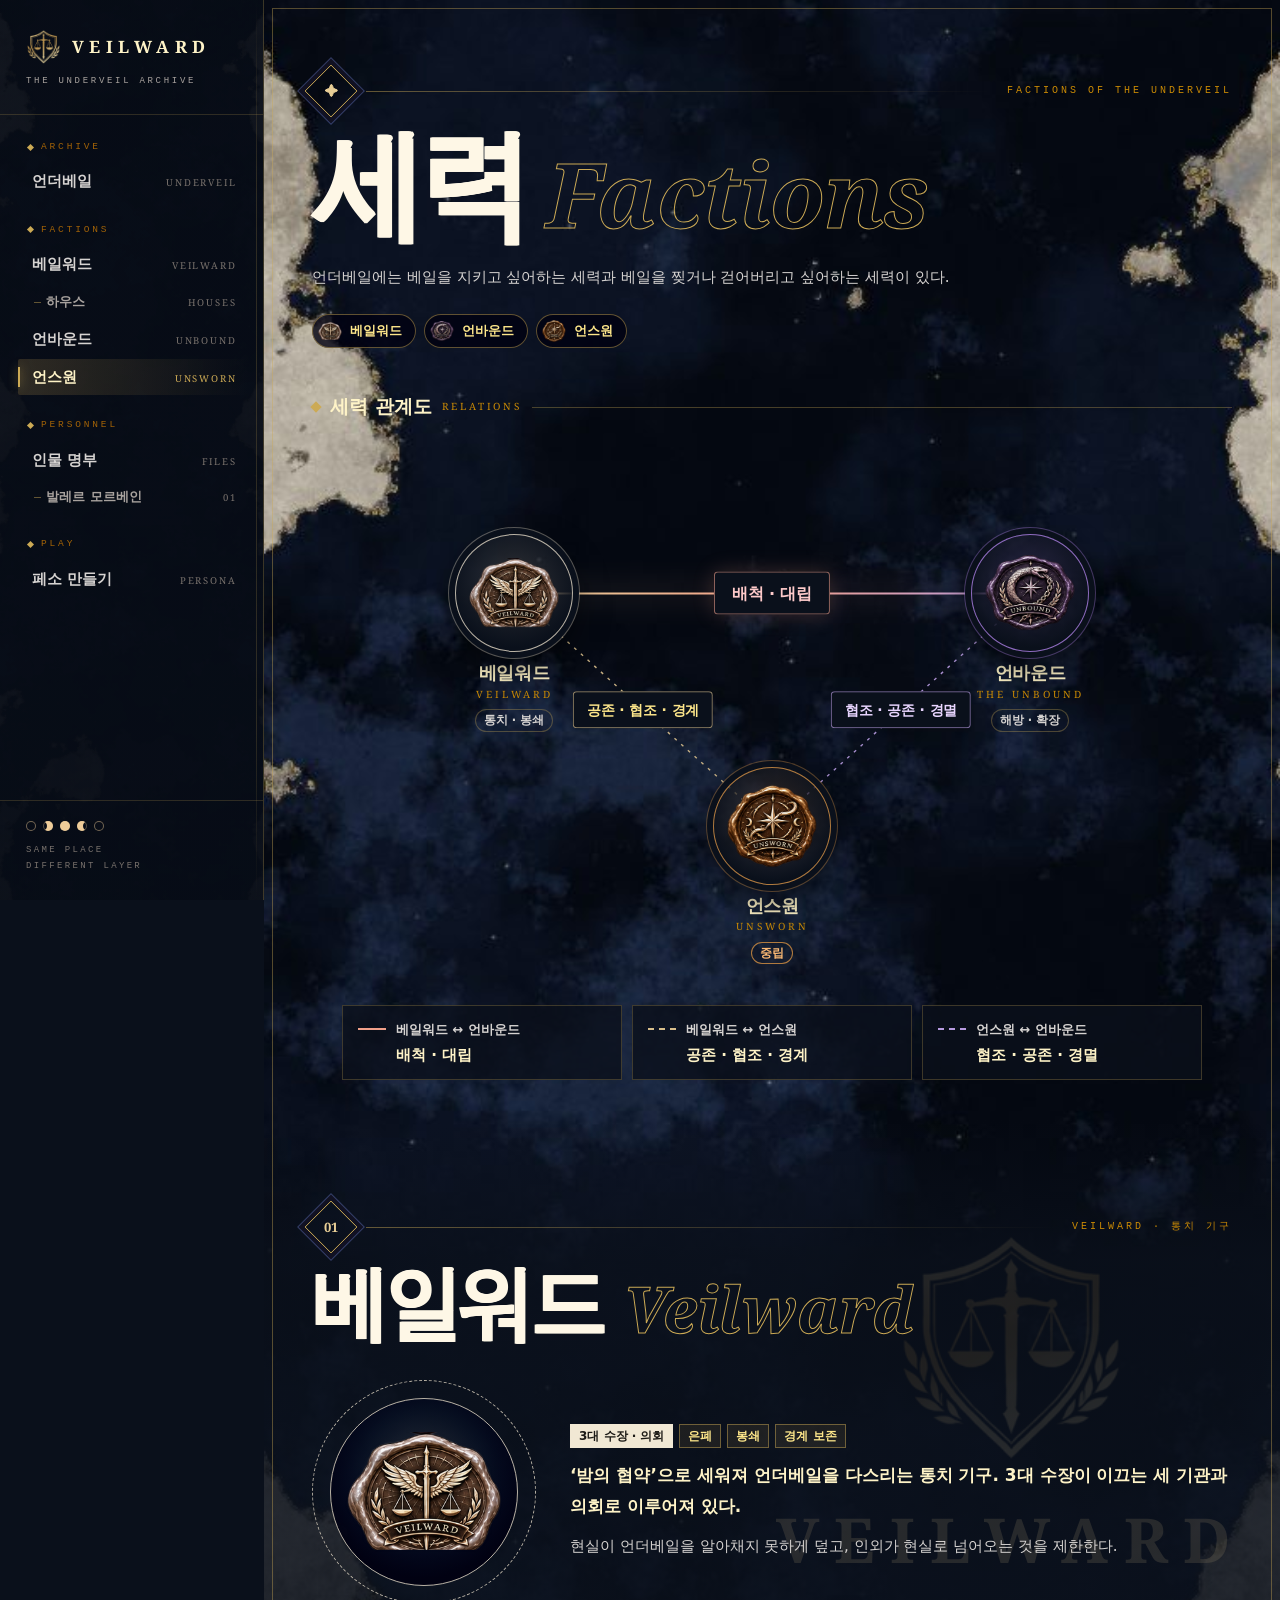
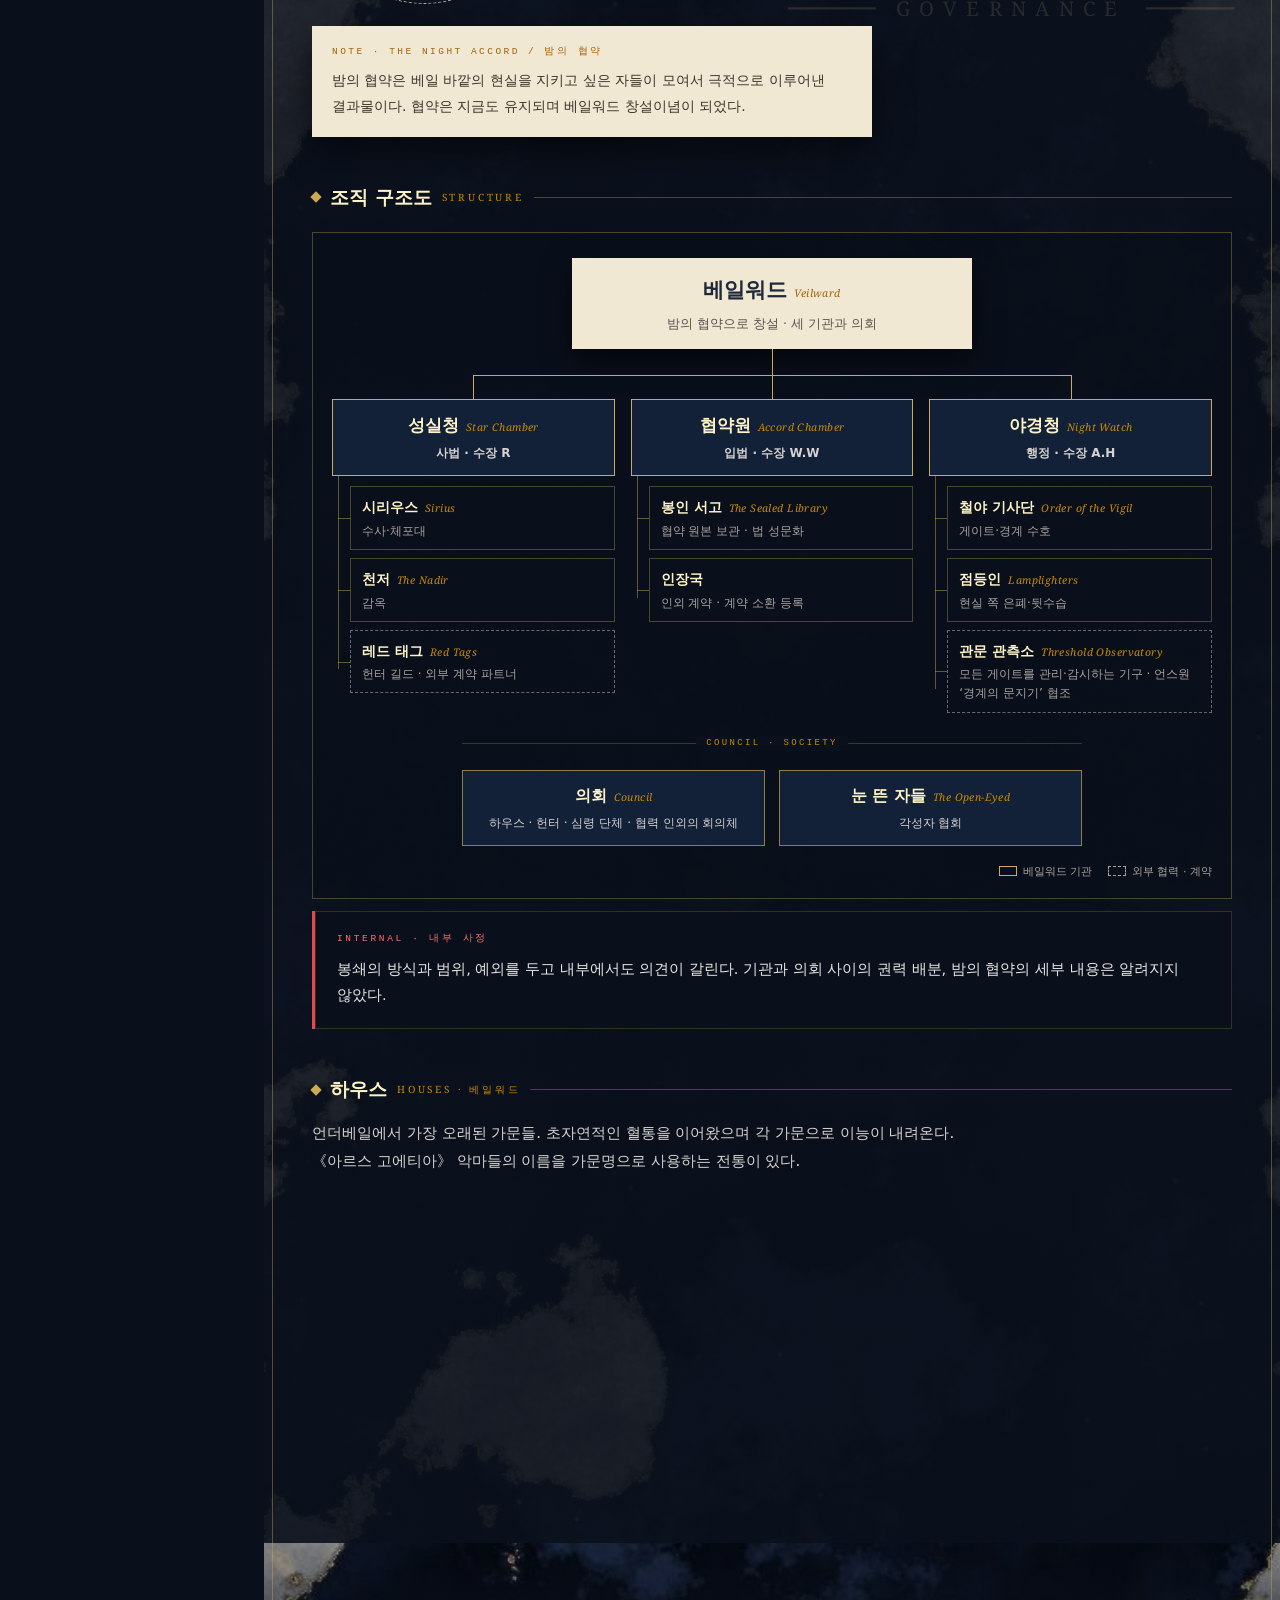
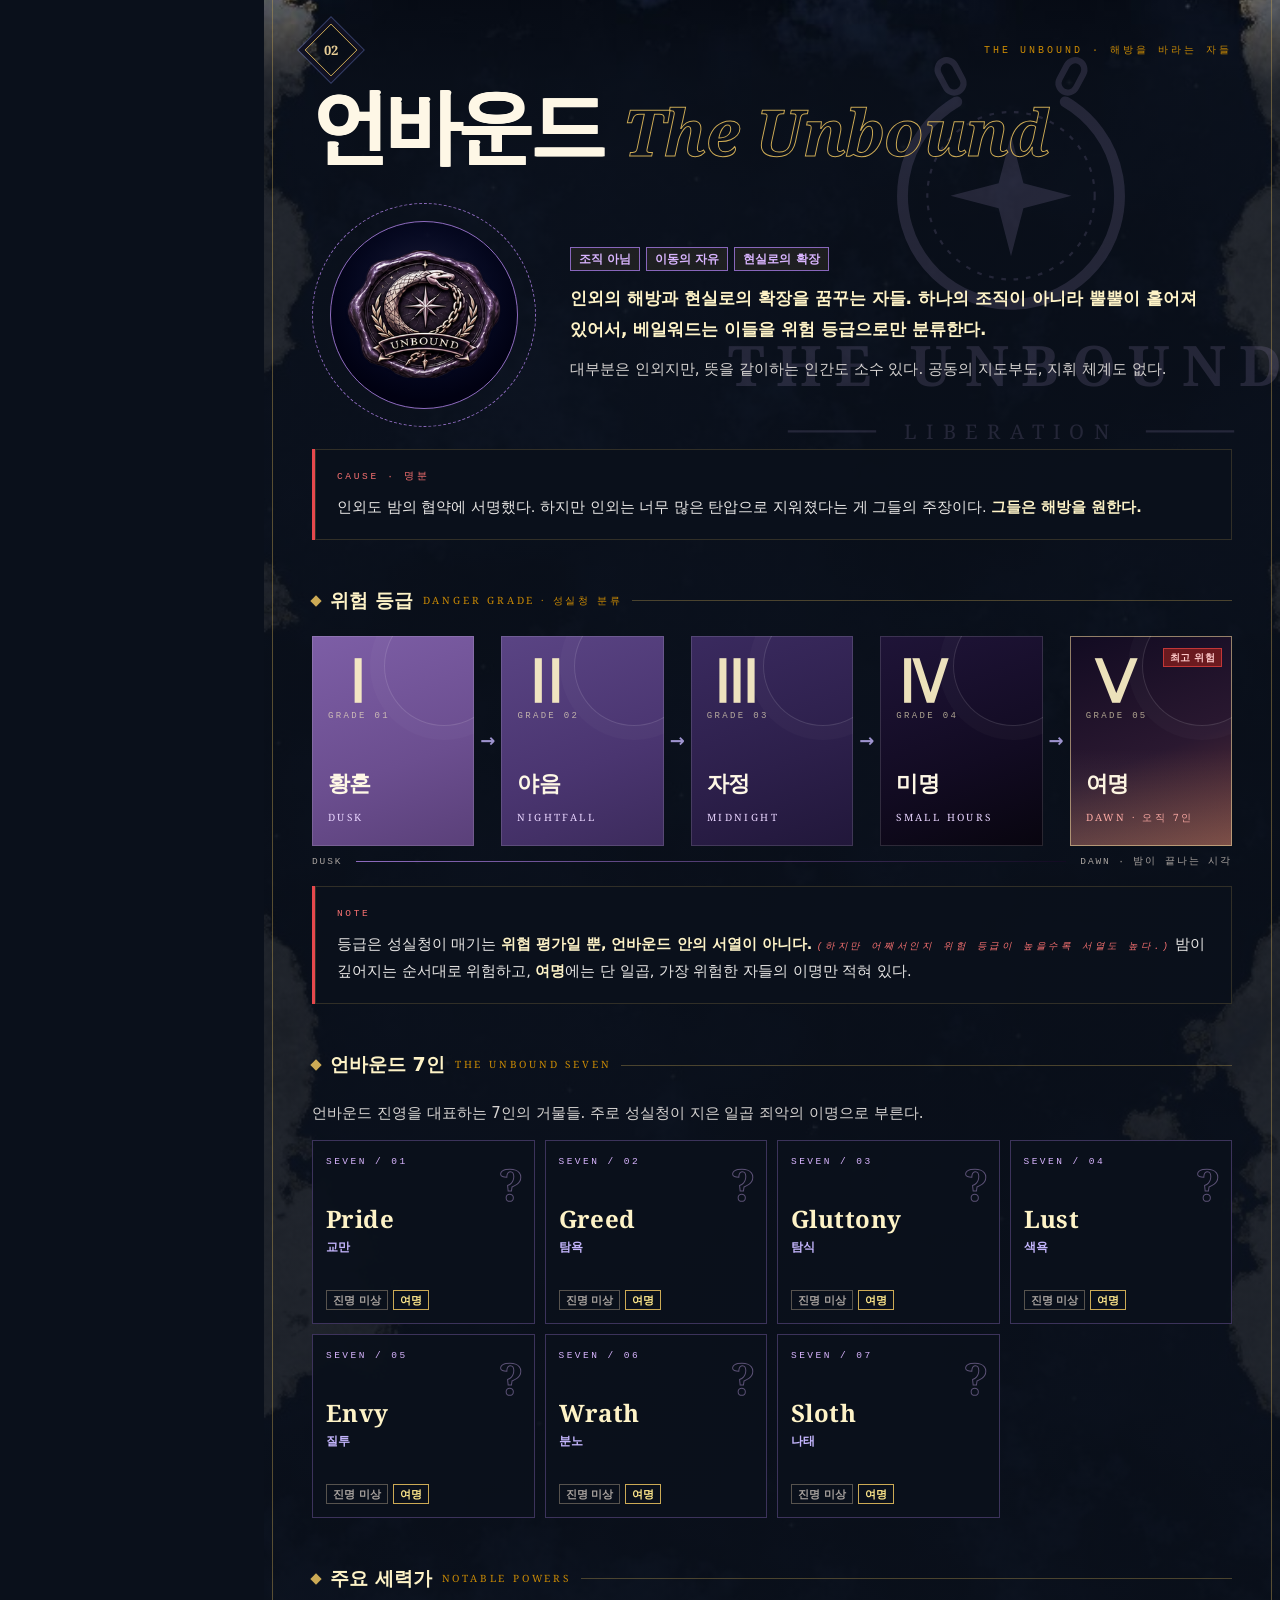
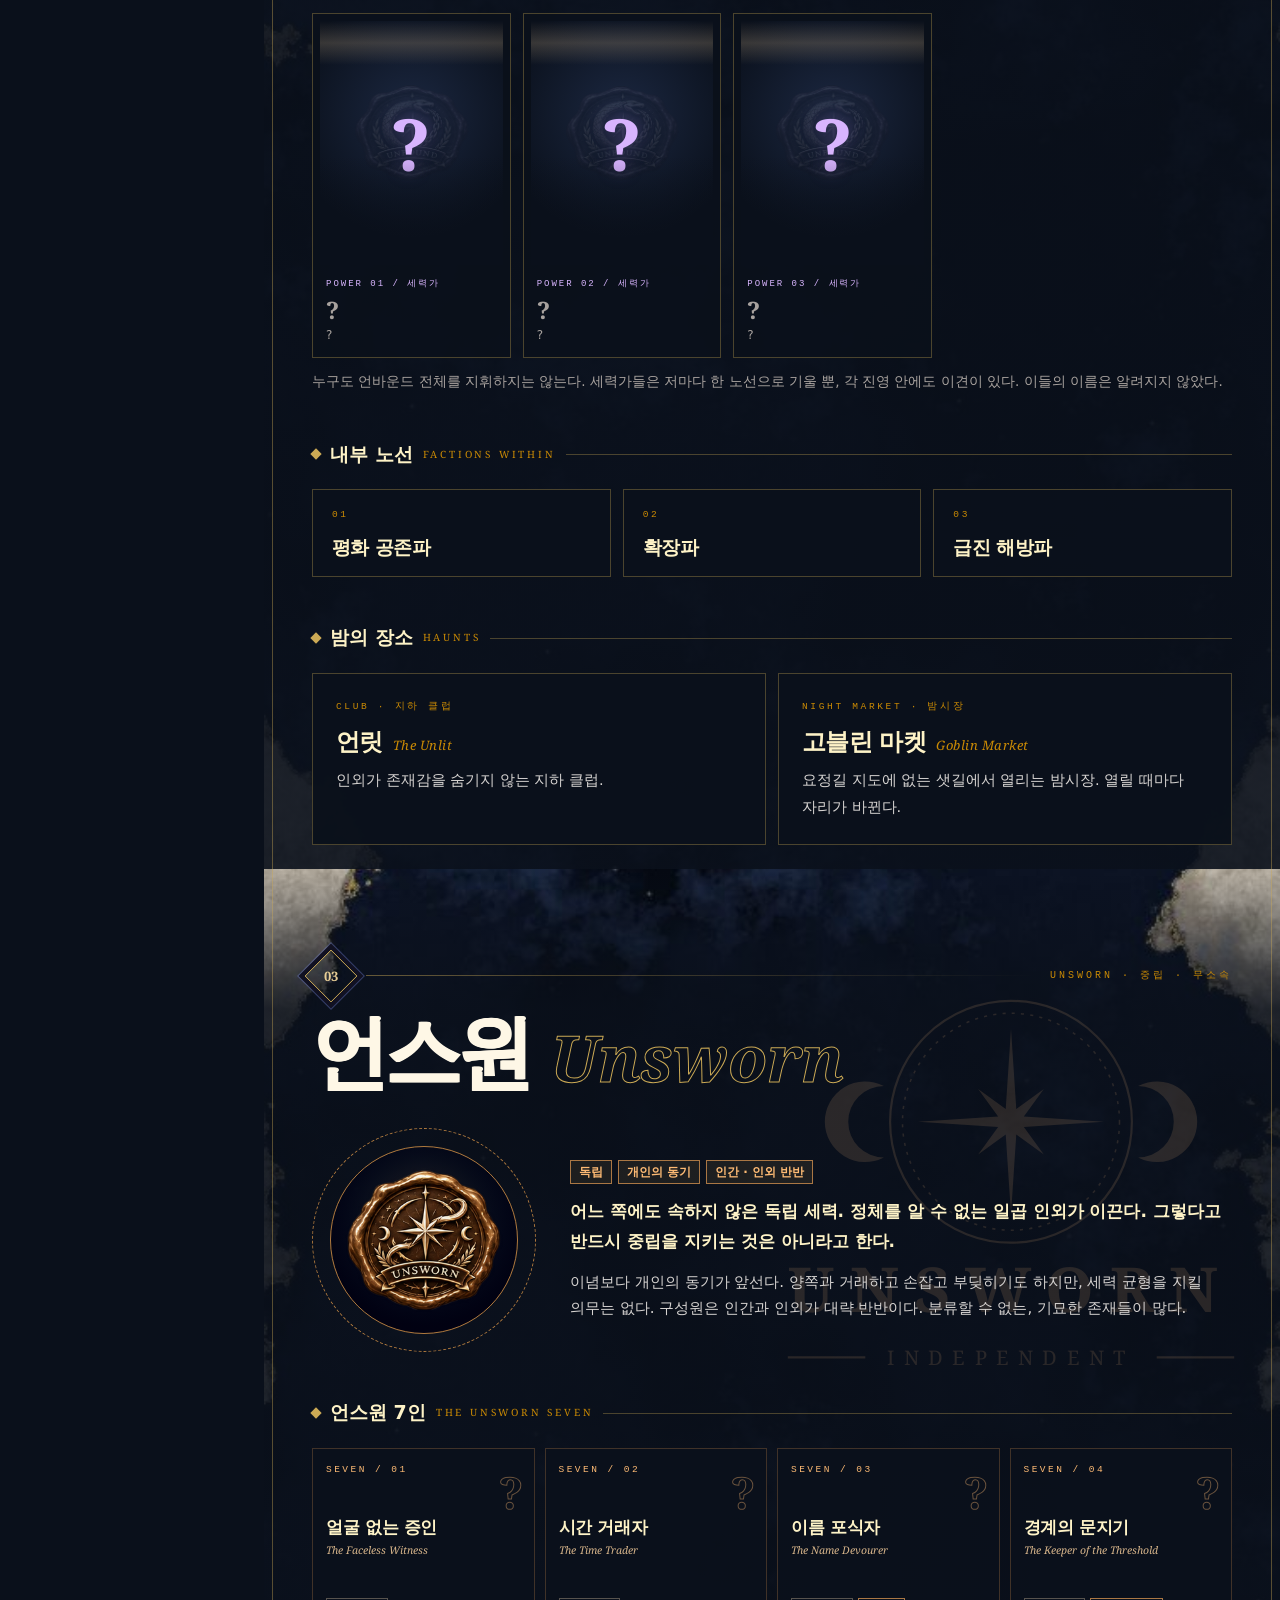
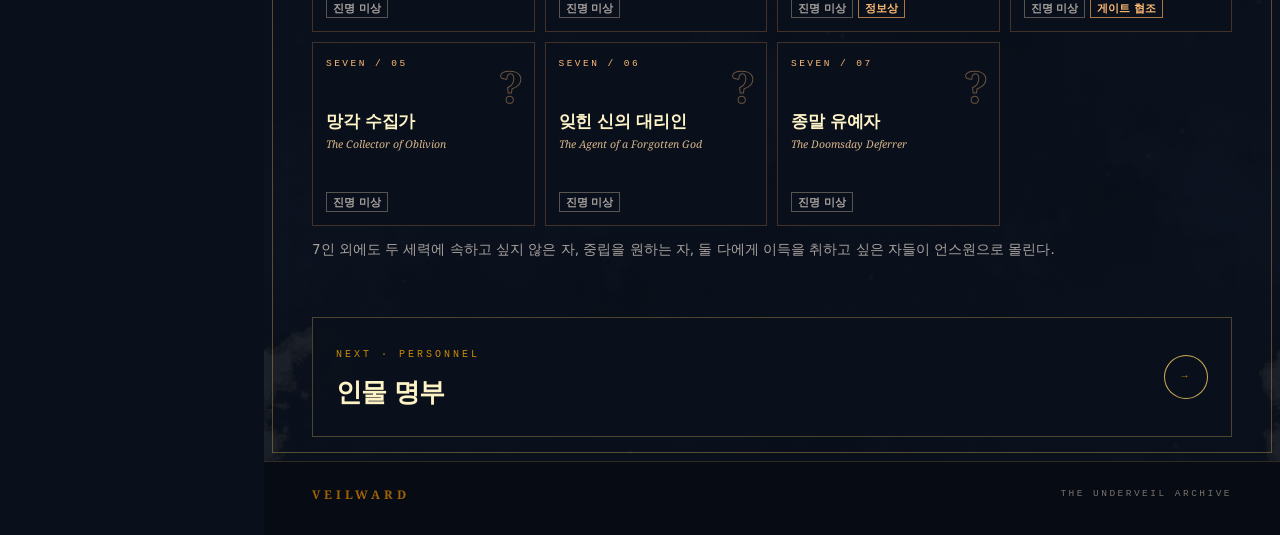
==== factions.html @ 9d20e999 "베일워드 사이트 새 구조로 교체 - 사이드바 구조: 언더베일 / 세력(관계도, 베일워드·하우스, 언바운드, 언스원) / 인물 명부 / 페소 만들기 - 발레르만 공개, 나머지 인물은" ====
<!doctype html>
<html lang="ko">
<head>
<meta charset="utf-8">
<meta name="viewport" content="width=device-width, initial-scale=1">
<title>세력 — VEILWARD</title>
<meta name="description" content="베일워드, 언바운드, 언스원, 그리고 하우스.">
<meta name="theme-color" content="#0A101B">
<meta property="og:title" content="세력 — VEILWARD">
<meta property="og:description" content="베일워드, 언바운드, 언스원, 그리고 하우스.">
<link rel="icon" href="data:image/svg+xml,%3Csvg xmlns='http://www.w3.org/2000/svg' viewBox='0 0 32 32'%3E%3Crect width='32' height='32' fill='%230A101B'/%3E%3Crect x='9' y='9' width='14' height='14' transform='rotate(45 16 16)' fill='none' stroke='%23ccaa55' stroke-width='2'/%3E%3Ccircle cx='16' cy='16' r='2.5' fill='%23ccaa55'/%3E%3C/svg%3E">
<script>document.documentElement.classList.add('js')</script>
<link rel="stylesheet" href="assets/css/tailwind.css">
<link rel="stylesheet" href="assets/css/animate.min.css">
<link rel="stylesheet" href="assets/css/veil.css">
<script src="assets/js/veil.js" defer></script>
</head>
<body data-page="factions" data-cover="side">
<aside class="vx-side" id="vx-side" aria-label="사이트 메뉴"><a class="vx-brand" href="index.html"><span class="vx-brand-mark"><i></i><b>VEILWARD</b></span><small>THE UNDERVEIL ARCHIVE</small></a><nav class="vx-menu"><div class="vx-group"><span>ARCHIVE</span><a class="vx-link" href="index.html">언더베일<em>UNDERVEIL</em></a></div><div class="vx-group"><span>FACTIONS</span><a class="vx-link" href="#veilward" data-spy="veilward">베일워드<em>VEILWARD</em></a><a class="vx-link sub" href="#house" data-spy="house">하우스<em>HOUSES</em></a><a class="vx-link" href="#unbound" data-spy="unbound">언바운드<em>UNBOUND</em></a><a class="vx-link" href="#unsworn" data-spy="unsworn">언스원<em>UNSWORN</em></a></div><div class="vx-group"><span>PERSONNEL</span><a class="vx-link" href="personnel.html">인물 명부<em>FILES</em></a><a class="vx-link sub" href="valer.html">발레르 모르베인<em>01</em></a></div><div class="vx-group"><span>PLAY</span><a class="vx-link" href="persona.html">페소 만들기<em>PERSONA</em></a></div></nav><div class="vx-side-foot"><span class="vx-moons"><i></i><i></i><i></i><i></i><i></i></span><span>SAME PLACE<br>DIFFERENT LAYER</span></div></aside><div class="vx-scrim"></div>
<div class="vx-main">
<header class="vx-bar"><a class="vx-brand-mark" href="index.html"><i></i><b>VEILWARD</b></a><button type="button" class="vx-menu-btn" aria-controls="vx-side" aria-expanded="false"><i></i>MENU</button></header>

<div class="vx-frame"><i class="vx-tex"></i><i class="vx-deco l"></i>
<main class="vx-content" id="main">
  <!-- 페이지 머리 -->
  <header class="vx-ch vx-pad" style="padding-top:72px">
    <div class="vx-ch-row"><b class="vx-ch-no"><i>✦</i></b><span>FACTIONS OF THE UNDERVEIL</span></div>
    <h1 class="vx-ch-t"><b style="font-size:clamp(56px,9vw,112px)">세력</b><em style="font-size:clamp(44px,7vw,92px)">Factions</em></h1>
    <p class="vx-ch-lead">언더베일에는 베일을 지키고 싶어하는 세력과 베일을 찢거나 걷어버리고 싶어하는 세력이 있다.</p>
    <nav class="vx-jump" aria-label="세력 바로가기">
      <a href="#veilward"><i style="background-image:url(images/veilward_seal.png)"></i>베일워드</a>
      <a href="#unbound"><i style="background-image:url(images/unbound_seal.png)"></i>언바운드</a>
      <a href="#unsworn"><i style="background-image:url(images/unsworn_seal.png)"></i>언스원</a>
    </nav>
  </header>

  <!-- 세력 관계도 -->
  <section class="vx-pad" aria-labelledby="rel-title" style="padding-bottom:40px">
    <div class="vx-sub" style="margin-top:8px"><i></i><b id="rel-title">세력 관계도</b><span>RELATIONS</span></div>
    <div class="vx-rel" data-reveal role="img" aria-label="베일워드와 언바운드는 배척·대립. 베일워드와 언스원은 공존·협조·경계. 언스원과 언바운드는 협조·공존·경멸.">
      <svg class="vx-rel-lines" viewBox="0 0 100 100" preserveAspectRatio="none" aria-hidden="true">
        <defs><linearGradient id="relWar" gradientUnits="userSpaceOnUse" x1="20" y1="0" x2="80" y2="0"><stop offset="0" stop-color="#e8ce96"/><stop offset=".5" stop-color="#f0a08a"/><stop offset="1" stop-color="#b79be0"/></linearGradient></defs>
        <line class="war glow" x1="20" y1="30" x2="80" y2="30"/>
        <line class="war" x1="20" y1="30" x2="80" y2="30"/>
        <line class="vu" x1="20" y1="30" x2="50" y2="76"/>
        <line class="uu" x1="80" y1="30" x2="50" y2="76"/>
      </svg>
      <a class="vx-rel-node" href="#veilward" style="left:20%;top:30%;--c:#B9B2A5"><span class="seal"><i style="background-image:url(images/veilward_seal.png)"></i></span><b>베일워드</b><em>VEILWARD</em><small>통치 · 봉쇄</small></a>
      <a class="vx-rel-node" href="#unbound" style="left:80%;top:30%;--c:#8E6BBF"><span class="seal"><i style="background-image:url(images/unbound_seal.png)"></i></span><b>언바운드</b><em>THE UNBOUND</em><small>해방 · 확장</small></a>
      <a class="vx-rel-node" href="#unsworn" style="left:50%;top:76%;--c:#B07A3E"><span class="seal"><i style="background-image:url(images/unsworn_seal.png)"></i></span><b>언스원</b><em>UNSWORN</em><small class="neu">중립</small></a>
      <div class="vx-rel-tag war" style="left:50%;top:30%"><b>배척 · 대립</b></div>
      <div class="vx-rel-tag vu l"><b>공존 · 협조 · 경계</b></div>
      <div class="vx-rel-tag uu r"><b>협조 · 공존 · 경멸</b></div>
    </div>
    <div class="vx-rel-legend" data-reveal>
      <div><i class="war"></i><b>베일워드 ↔ 언바운드</b><span>배척 · 대립</span></div>
      <div><i class="vu"></i><b>베일워드 ↔ 언스원</b><span>공존 · 협조 · 경계</span></div>
      <div><i class="uu"></i><b>언스원 ↔ 언바운드</b><span>협조 · 공존 · 경멸</span></div>
    </div>
  </section>

  <!-- 01 VEILWARD -->
  <section id="veilward" class="vx-pad vx-plate" style="padding-bottom:24px">
    <div class="vx-wm veilward" aria-hidden="true"><svg viewBox="0 0 400 290" aria-hidden="true"><image href="images/veilward_crest.png" x="128" y="16" width="144" height="147"/><text x="200" y="228" text-anchor="middle" font-family="Noto Serif,serif" font-size="40" font-weight="700" letter-spacing="10" fill="currentColor">VEILWARD</text><path d="M56 257H113 M287 257H344" stroke="currentColor" stroke-width="1.4"/><text x="200" y="262" text-anchor="middle" font-family="Noto Serif,serif" font-size="13" letter-spacing="6" fill="currentColor">GOVERNANCE</text></svg></div>
    <header class="vx-ch"><div class="vx-ch-row"><b class="vx-ch-no"><i>01</i></b><span>VEILWARD · 통치 기구</span></div>
      <h2 class="vx-ch-t"><b>베일워드</b><em>Veilward</em></h2>
    </header>
    <div class="vx-fhead" data-reveal>
      <div class="vx-seal" style="--c:#B9B2A5"><div><i style="background-image:url(images/veilward_seal.png)"></i><b class="animate__animated animate__infinite animate__slideOutRight animate__slower"></b></div></div>
      <div style="display:grid;gap:12px">
        <div style="display:flex;flex-wrap:wrap;gap:6px"><span class="vx-tag cream">3대 수장 · 의회</span><span class="vx-tag">은폐</span><span class="vx-tag">봉쇄</span><span class="vx-tag">경계 보존</span></div>
        <p style="margin:0;font-size:17px;line-height:1.8;color:#fef3c7;font-weight:700">‘밤의 협약’으로 세워져 언더베일을 다스리는 통치 기구. 3대 수장이 이끄는 세 기관과 의회로 이루어져 있다.</p>
        <p style="margin:0;color:#d6d3d1">현실이 언더베일을 알아채지 못하게 덮고, 인외가 현실로 넘어오는 것을 제한한다.</p>
      </div>
    </div>
    <div class="vx-note" style="margin:22px 0 0;max-width:560px" data-reveal><span>NOTE · THE NIGHT ACCORD / 밤의 협약</span><p>밤의 협약은 베일 바깥의 현실을 지키고 싶은 자들이 모여서 극적으로 이루어낸 결과물이다. 협약은 지금도 유지되며 베일워드 창설이념이 되었다.</p></div>

    <div class="vx-sub"><i></i><b>조직 구조도</b><span>STRUCTURE</span></div>
    <div class="vx-org2" data-reveal>
      <div class="o-top"><b>베일워드<small>Veilward</small></b><span>밤의 협약으로 창설 · 세 기관과 의회</span></div>
      <div class="o-cols">
        <div class="o-col star"><div class="o-head"><b>성실청<small>Star Chamber</small></b><span>사법 · 수장 R</span></div><div class="o-kids"><div class="o-kid"><b>시리우스<small>Sirius</small></b><span>수사·체포대</span></div><div class="o-kid"><b>천저<small>The Nadir</small></b><span>감옥</span></div><div class="o-kid ext"><b>레드 태그<small>Red Tags</small></b><span>헌터 길드 · 외부 계약 파트너</span></div></div></div>
        <div class="o-col accord"><div class="o-head"><b>협약원<small>Accord Chamber</small></b><span>입법 · 수장 W.W</span></div><div class="o-kids"><div class="o-kid"><b>봉인 서고<small>The Sealed Library</small></b><span>협약 원본 보관 · 법 성문화</span></div><div class="o-kid"><b>인장국</b><span>인외 계약 · 계약 소환 등록</span></div></div></div>
        <div class="o-col watch"><div class="o-head"><b>야경청<small>Night Watch</small></b><span>행정 · 수장 A.H</span></div><div class="o-kids"><div class="o-kid"><b>철야 기사단<small>Order of the Vigil</small></b><span>게이트·경계 수호</span></div><div class="o-kid"><b>점등인<small>Lamplighters</small></b><span>현실 쪽 은폐·뒷수습</span></div><div class="o-kid ext"><b>관문 관측소<small>Threshold Observatory</small></b><span>모든 게이트를 관리·감시하는 기구 · 언스원 ‘경계의 문지기’ 협조</span></div></div></div>
      </div>
      <div class="o-bottom">
        <div class="o-node"><b>의회<small>Council</small></b><span>하우스 · 헌터 · 심령 단체 · 협력 인외의 회의체</span></div>
        <div class="o-node"><b>눈 뜬 자들<small>The Open-Eyed</small></b><span>각성자 협회</span></div>
      </div>
      <div class="o-legend"><span><i></i>베일워드 기관</span><span><i class="ext"></i>외부 협력 · 계약</span></div>
    </div>
    <div class="vx-notice" style="margin-top:12px" data-reveal><span>INTERNAL · 내부 사정</span><p>봉쇄의 방식과 범위, 예외를 두고 내부에서도 의견이 갈린다. 기관과 의회 사이의 권력 배분, 밤의 협약의 세부 내용은 알려지지 않았다.</p></div>

    <div id="house" class="vx-houseblock">
      <div class="vx-sub"><i></i><b>하우스</b><span>HOUSES · 베일워드</span></div>
      <p class="vx-houselead">언더베일에서 가장 오래된 가문들. 초자연적인 혈통을 이어왔으며 각 가문으로 이능이 내려온다. 《아르스 고에티아》 악마들의 이름을 가문명으로 사용하는 전통이 있다.</p>
<div class="vx-files houses">
<button type="button" class="vx-file open" id="house-astaroth" data-file="house-astaroth" data-reveal aria-label="하우스 아스타로트 기록 열기"><span class="ph"><span class="crest" style="background-image:url(images/astaroth_emblem.png);inset:16% 10% 26%"></span><span class="tag vx-tag cream">HOUSE 01</span></span><span class="cap"><span class="lab">ARS GOETIA · 29</span><b>ASTAROTH</b><small>아스타로트 · 가주 · 발레르 모르베인</small></span></button>
<button type="button" class="vx-file open" id="house-bael" data-file="house-bael" data-reveal data-d="1" aria-label="하우스 바엘 기록 열기"><span class="ph"><span class="sigil"><svg viewBox="0 0 120 120" aria-hidden="true"><circle cx="60" cy="60" r="54" fill="none" stroke="#ca5" stroke-width="1"/><circle cx="60" cy="60" r="47" fill="none" stroke="#ca5" stroke-width=".6" stroke-dasharray="2 3"/><circle cx="60" cy="60" r="34" fill="none" stroke="#cca55588" stroke-width=".6"/><path d="M60 6v10M60 104v10M6 60h10M104 60h10" stroke="#ca5" stroke-width="1"/><text x="60" y="73" text-anchor="middle" font-family="Noto Serif,serif" font-size="38" font-weight="700" fill="#e8ce96">B</text></svg></span><span class="tag vx-tag cream">HOUSE 02</span></span><span class="cap"><span class="lab">ARS GOETIA · 01</span><b>BAEL</b><small>바엘 · 기록 봉인</small></span></button>
<button type="button" class="vx-file open" id="house-dantalion" data-file="house-dantalion" data-reveal data-d="2" aria-label="하우스 단탈리온 기록 열기"><span class="ph"><span class="sigil"><svg viewBox="0 0 120 120" aria-hidden="true"><circle cx="60" cy="60" r="54" fill="none" stroke="#ca5" stroke-width="1"/><circle cx="60" cy="60" r="47" fill="none" stroke="#ca5" stroke-width=".6" stroke-dasharray="2 3"/><circle cx="60" cy="60" r="34" fill="none" stroke="#cca55588" stroke-width=".6"/><path d="M60 6v10M60 104v10M6 60h10M104 60h10" stroke="#ca5" stroke-width="1"/><text x="60" y="73" text-anchor="middle" font-family="Noto Serif,serif" font-size="38" font-weight="700" fill="#e8ce96">D</text></svg></span><span class="tag vx-tag cream">HOUSE 03</span></span><span class="cap"><span class="lab">ARS GOETIA · 71</span><b>DANTALION</b><small>단탈리온 · 기록 봉인</small></span></button>
<button type="button" class="vx-file open" id="house-murmur" data-file="house-murmur" data-reveal data-d="3" aria-label="하우스 무르무르 기록 열기"><span class="ph"><span class="sigil"><svg viewBox="0 0 120 120" aria-hidden="true"><circle cx="60" cy="60" r="54" fill="none" stroke="#ca5" stroke-width="1"/><circle cx="60" cy="60" r="47" fill="none" stroke="#ca5" stroke-width=".6" stroke-dasharray="2 3"/><circle cx="60" cy="60" r="34" fill="none" stroke="#cca55588" stroke-width=".6"/><path d="M60 6v10M60 104v10M6 60h10M104 60h10" stroke="#ca5" stroke-width="1"/><text x="60" y="73" text-anchor="middle" font-family="Noto Serif,serif" font-size="38" font-weight="700" fill="#e8ce96">M</text></svg></span><span class="tag vx-tag cream">HOUSE 04</span></span><span class="cap"><span class="lab">ARS GOETIA · 54</span><b>MURMUR</b><small>무르무르 · 기록 봉인</small></span></button>
<div class="vx-file sealed" data-reveal data-d="4"><span class="ph"><span class="q">?</span><span class="scan animate__animated animate__infinite animate__slideOutDown animate__slower animate__delay-1s"></span></span><span class="cap"><span class="lab">HOUSE 05 / ———</span><b>?</b><small>기록 봉인</small></span></div>
</div>
  <dialog class="vx-modal" id="file-house-astaroth" aria-labelledby="file-house-astaroth-name">
    <div class="vx-modal-bar"><span>HOUSE RECORD · 01</span><button type="button" class="vx-x" data-close>닫기<i></i></button></div>
    <div class="vx-pf">
      <div class="vx-pf-ph house"><span class="crest" style="background-image:url(images/astaroth_emblem.png);inset:14% 8% 22%"></span><span class="ph-note">ARS GOETIA · 29</span></div>
      <div class="vx-pf-top">
        <span class="lab">HOUSE 01 · ARS GOETIA 29</span>
        <h3 id="file-house-astaroth-name">ASTAROTH<small>하우스 아스타로트</small></h3>
        <p class="quote">고대 악마 아스타로트의 이름을 이은, 아주 오래된 하우스.</p>
        <div class="vx-kv"><div><span>가주</span><b>발레르 모르베인</b><i class="mk" style="background-image:url(images/ravensmere_crest.png)"></i></div><div><span>표면</span><b>모르베인 가문</b></div><div><span>이능</span><b>OMNISCIENTIA</b></div><div><span>진영</span><b>베일워드</b><i class="mk" style="background-image:url(images/veilward_crest.png)"></i></div></div>
      </div>
    </div>
    <div class="vx-pf-body"><div class="vx-pf-rows"><div><span>개요<small>OVERVIEW</small></span><p>《아르스 고에티아》의 악마 아스타로트와 이어진, 숨겨진 고대 잉글랜드 귀족 하우스. 혈통을 잇는 구성원 가운데 일부만 능력이 발현한다.</p></div><div><span>두 이름<small>TWO NAMES</small></span><p>법적 기록과 언론, 사업, 사교계에서는 <b class="em">모르베인</b>. 하우스 정치와 초자연 혈통, 오컬트 문제에서는 <b class="em">아스타로트</b>. 한 사람이 두 사회에 함께 속한 것이고, 아스타로트를 일상의 성으로 쓰지는 않는다. 모르베인과 아스타로트, 아스토라스가 이어져 있다는 사실은 일반 사회에 알려져 있지 않다.</p></div><div><span>가주<small>HEAD</small></span><p>현 가주는 발레르 모르베인, 레이븐스미어 공작. 공식 약력에는 적히지 않은 직함이고, 관련 기록은 전부 열람이 제한되어 있다.</p></div><div><span>세습 이능<small>HEREDITARY</small></span><p><b class="em serif">OMNISCIENTIA</b> <span class="mute">옴니시엔티아 · 라틴어 omnis(전부) + scientia(앎)</span><br>하우스 아스타로트의 최상위 세습 이능.<span class="vx-hk"><i>계시<small>Revelation</small></i><b>과거, 현재, 미래의 정보.</b></span><span class="vx-hk"><i>간파<small>Penetration</small></i><b>숨겨진 진실을 꿰뚫어 본다.</b></span><span class="vx-hk"><i>학식<small>Erudition</small></i><b>학문과 지식에 대한 초자연적 친화력. 셋 중 가장 낮은 단계.</b></span><span class="vx-hq">“모든 걸 알 수 있지만, 그것이 답을 얻는 것은 아니다.”</span><span class="mute small">안다고 해서 통제하거나 막을 수 있는 것은 아니며, 예지가 늘 확실한 것도 아니다.</span></p></div><div><span>산하<small>HOLDINGS</small></span><p><b class="em">ASTORAS GROUP</b> · 런던에 본사를 둔 국제 금융·투자 그룹. 하우스 아스타로트가 세우고 지배한다.</p></div><div><span>전승<small>LORE</small></span><p>《아르스 고에티아》의 29번째 악마이자 지옥의 대공작. 과거와 현재, 미래를 알고 숨겨진 비밀을 밝힌다고 전한다.</p></div><div><span>기록 없음<small>UNRECORDED</small></span><p>모르베인과 아스타로트의 역사적 관계. 이능이 이어지는 방식과 깨어나는 조건, 그 대가.</p></div></div></div>
    <div class="vx-pf-foot"><div style="display:flex;flex-wrap:wrap;gap:8px"><a class="vx-btn" href="valer.html">현 가주 · 발레르 모르베인 기록 <span>→</span></a></div></div>
  </dialog>
  <dialog class="vx-modal" id="file-house-bael" aria-labelledby="file-house-bael-name">
    <div class="vx-modal-bar"><span>HOUSE RECORD · 02</span><button type="button" class="vx-x" data-close>닫기<i></i></button></div>
    <div class="vx-pf">
      <div class="vx-pf-ph house"><span class="sigil"><svg viewBox="0 0 120 120" aria-hidden="true"><circle cx="60" cy="60" r="54" fill="none" stroke="#ca5" stroke-width="1"/><circle cx="60" cy="60" r="47" fill="none" stroke="#ca5" stroke-width=".6" stroke-dasharray="2 3"/><circle cx="60" cy="60" r="34" fill="none" stroke="#cca55588" stroke-width=".6"/><path d="M60 6v10M60 104v10M6 60h10M104 60h10" stroke="#ca5" stroke-width="1"/><text x="60" y="73" text-anchor="middle" font-family="Noto Serif,serif" font-size="38" font-weight="700" fill="#e8ce96">B</text></svg></span><span class="ph-note">ARS GOETIA · 01</span></div>
      <div class="vx-pf-top">
        <span class="lab">HOUSE 02 · ARS GOETIA 01</span>
        <h3 id="file-house-bael-name">BAEL<small>하우스 바엘</small></h3>
        <p class="quote">첫 번째 악마, 동방을 다스리는 왕의 이름.</p>
        <div class="vx-kv"><div><span>혈통</span><b>기록 봉인</b></div><div><span>가주</span><b>기록 없음</b></div><div><span>이능</span><b>기록 없음</b></div></div>
      </div>
    </div>
    <div class="vx-pf-body"><div class="vx-pf-rows"><div><span>전승<small>LORE</small></span><p>《아르스 고에티아》의 첫 번째 악마. 동방을 다스리는 왕이다. 가나안의 폭풍신 바알이 악마로 끌어내려진 이름이라, 번개와 황소 뿔을 상징으로 삼는다.</p></div><div><span>기록 봉인<small>SEALED</small></span><p>이 하우스의 혈통으로 알려진 인물, 가주와 구성원, 세습 이능. 기록은 차례로 열린다.</p></div></div></div>

  </dialog>
  <dialog class="vx-modal" id="file-house-dantalion" aria-labelledby="file-house-dantalion-name">
    <div class="vx-modal-bar"><span>HOUSE RECORD · 03</span><button type="button" class="vx-x" data-close>닫기<i></i></button></div>
    <div class="vx-pf">
      <div class="vx-pf-ph house"><span class="sigil"><svg viewBox="0 0 120 120" aria-hidden="true"><circle cx="60" cy="60" r="54" fill="none" stroke="#ca5" stroke-width="1"/><circle cx="60" cy="60" r="47" fill="none" stroke="#ca5" stroke-width=".6" stroke-dasharray="2 3"/><circle cx="60" cy="60" r="34" fill="none" stroke="#cca55588" stroke-width=".6"/><path d="M60 6v10M60 104v10M6 60h10M104 60h10" stroke="#ca5" stroke-width="1"/><text x="60" y="73" text-anchor="middle" font-family="Noto Serif,serif" font-size="38" font-weight="700" fill="#e8ce96">D</text></svg></span><span class="ph-note">ARS GOETIA · 71</span></div>
      <div class="vx-pf-top">
        <span class="lab">HOUSE 03 · ARS GOETIA 71</span>
        <h3 id="file-house-dantalion-name">DANTALION<small>하우스 단탈리온</small></h3>
        <p class="quote">수많은 얼굴을 하고 오른손에 책을 든 대공작의 이름.</p>
        <div class="vx-kv"><div><span>혈통</span><b>기록 봉인</b></div><div><span>가주</span><b>기록 없음</b></div><div><span>이능</span><b>기록 없음</b></div></div>
      </div>
    </div>
    <div class="vx-pf-body"><div class="vx-pf-rows"><div><span>전승<small>LORE</small></span><p>《아르스 고에티아》의 71번째 악마이자 대공작. 수많은 남녀의 얼굴을 하고 오른손에 책을 든 모습으로 나타나, 모든 학문을 가르친다고 전한다.</p></div><div><span>기록 봉인<small>SEALED</small></span><p>이 하우스의 혈통으로 알려진 인물, 가주와 구성원, 세습 이능. 기록은 차례로 열린다.</p></div></div></div>

  </dialog>
  <dialog class="vx-modal" id="file-house-murmur" aria-labelledby="file-house-murmur-name">
    <div class="vx-modal-bar"><span>HOUSE RECORD · 04</span><button type="button" class="vx-x" data-close>닫기<i></i></button></div>
    <div class="vx-pf">
      <div class="vx-pf-ph house"><span class="sigil"><svg viewBox="0 0 120 120" aria-hidden="true"><circle cx="60" cy="60" r="54" fill="none" stroke="#ca5" stroke-width="1"/><circle cx="60" cy="60" r="47" fill="none" stroke="#ca5" stroke-width=".6" stroke-dasharray="2 3"/><circle cx="60" cy="60" r="34" fill="none" stroke="#cca55588" stroke-width=".6"/><path d="M60 6v10M60 104v10M6 60h10M104 60h10" stroke="#ca5" stroke-width="1"/><text x="60" y="73" text-anchor="middle" font-family="Noto Serif,serif" font-size="38" font-weight="700" fill="#e8ce96">M</text></svg></span><span class="ph-note">ARS GOETIA · 54</span></div>
      <div class="vx-pf-top">
        <span class="lab">HOUSE 04 · ARS GOETIA 54</span>
        <h3 id="file-house-murmur-name">MURMUR<small>하우스 무르무르</small></h3>
        <p class="quote">그리핀을 타고 나팔 소리와 함께 오는 대공작의 이름.</p>
        <div class="vx-kv"><div><span>혈통</span><b>기록 봉인</b></div><div><span>가주</span><b>기록 없음</b></div><div><span>이능</span><b>기록 없음</b></div></div>
      </div>
    </div>
    <div class="vx-pf-body"><div class="vx-pf-rows"><div><span>전승<small>LORE</small></span><p>《아르스 고에티아》의 54번째 악마. 대공작이자 백작으로, 공작관을 쓰고 그리핀을 탄 전사의 모습으로 나팔 소리와 함께 나타난다. 철학을 가르치고, 죽은 자의 혼을 불러 답하게 한다고 전한다.</p></div><div><span>기록 봉인<small>SEALED</small></span><p>이 하우스의 혈통으로 알려진 인물, 가주와 구성원, 세습 이능. 기록은 차례로 열린다.</p></div></div></div>

  </dialog>

    </div>
  </section>

  <!-- 02 THE UNBOUND -->
  <section id="unbound" class="vx-pad vx-plate" style="padding-bottom:24px">
    <div class="vx-wm unbound" aria-hidden="true"><svg viewBox="0 0 400 290" aria-hidden="true"><g fill="none" stroke="currentColor"><path d="M235 44.4 A70 70 0 1 1 165 44.4" stroke-width="7" stroke-linecap="round"/><circle cx="200" cy="105" r="54" stroke-width="1.4" stroke-dasharray="3 5"/><rect x="228" y="22" width="22" height="12" rx="6" stroke-width="4" transform="rotate(-62 239 28)"/><rect x="150" y="22" width="22" height="12" rx="6" stroke-width="4" transform="rotate(62 161 28)"/></g><path fill="currentColor" d="M200 66 L208 97 L239 105 L208 113 L200 144 L192 113 L161 105 L192 97 Z"/><text x="200" y="228" text-anchor="middle" font-family="Noto Serif,serif" font-size="36" font-weight="700" letter-spacing="8" fill="currentColor">THE UNBOUND</text><path d="M56 257H113 M287 257H344" stroke="currentColor" stroke-width="1.4"/><text x="200" y="262" text-anchor="middle" font-family="Noto Serif,serif" font-size="13" letter-spacing="6" fill="currentColor">LIBERATION</text></svg></div>
    <header class="vx-ch"><div class="vx-ch-row"><b class="vx-ch-no"><i>02</i></b><span>THE UNBOUND · 해방을 바라는 자들</span></div>
      <h2 class="vx-ch-t"><b>언바운드</b><em>The Unbound</em></h2>
    </header>
    <div class="vx-fhead" data-reveal>
      <div class="vx-seal" style="--c:#8E6BBF"><div><i style="background-image:url(images/unbound_seal.png)"></i><b class="animate__animated animate__infinite animate__slideOutRight animate__slower animate__delay-1s"></b></div></div>
      <div style="display:grid;gap:12px">
        <div style="display:flex;flex-wrap:wrap;gap:6px"><span class="vx-tag" style="color:#d8b4fe;box-shadow:inset 0 0 0 1px #86b">조직 아님</span><span class="vx-tag" style="color:#d8b4fe;box-shadow:inset 0 0 0 1px #86b">이동의 자유</span><span class="vx-tag" style="color:#d8b4fe;box-shadow:inset 0 0 0 1px #86b">현실로의 확장</span></div>
        <p style="margin:0;font-size:17px;line-height:1.8;color:#fef3c7;font-weight:700">인외의 해방과 현실로의 확장을 꿈꾸는 자들. 하나의 조직이 아니라 뿔뿔이 흩어져 있어서, 베일워드는 이들을 위험 등급으로만 분류한다.</p>
        <p style="margin:0;color:#d6d3d1">대부분은 인외지만, 뜻을 같이하는 인간도 소수 있다. 공동의 지도부도, 지휘 체계도 없다.</p>
      </div>
    </div>

    <div class="vx-notice" style="margin-top:22px" data-reveal><span>CAUSE · 명분</span><p>인외도 밤의 협약에 서명했다. 하지만 인외는 너무 많은 탄압으로 지워졌다는 게 그들의 주장이다. <b>그들은 해방을 원한다.</b></p></div>

    <div class="vx-sub"><i></i><b>위험 등급</b><span>DANGER GRADE · 성실청 분류</span></div>
    <div class="vx-grades five">
      <div class="vx-grade" style="--g:linear-gradient(160deg,#7d5ea6,#6B4E8F 60%,#5a4079)" data-reveal><div class="r">Ⅰ<small>GRADE 01</small></div><div><b>황혼</b><span>DUSK</span></div></div>
      <i class="vx-garrow" aria-hidden="true">→</i>
      <div class="vx-grade" style="--g:linear-gradient(160deg,#5a4484,#4A3570 60%,#3c2b5c)" data-reveal data-d="1"><div class="r">Ⅱ<small>GRADE 02</small></div><div><b>야음</b><span>NIGHTFALL</span></div></div>
      <i class="vx-garrow" aria-hidden="true">→</i>
      <div class="vx-grade" style="--g:linear-gradient(160deg,#3a2a5f,#2C1F4A 60%,#21173a)" data-reveal data-d="2"><div class="r">Ⅲ<small>GRADE 03</small></div><div><b>자정</b><span>MIDNIGHT</span></div></div>
      <i class="vx-garrow" aria-hidden="true">→</i>
      <div class="vx-grade" style="--g:linear-gradient(160deg,#1f1438,#120B22 60%,#08050f)" data-reveal data-d="3"><div class="r">Ⅳ<small>GRADE 04</small></div><div><b>미명</b><span>SMALL HOURS</span></div></div>
      <i class="vx-garrow" aria-hidden="true">→</i>
      <div class="vx-grade dawn" style="--g:linear-gradient(160deg,#120B22,#2a1830 55%,#6b3a3a);box-shadow:inset 0 0 0 1px #e8ce9699" data-reveal data-d="4"><em class="vx-maxthreat">최고 위험</em><div class="r">Ⅴ<small>GRADE 05</small></div><div><b>여명</b><span>DAWN · 오직 7인</span></div></div>
    </div>
    <div class="vx-scale"><span>DUSK</span><span></span><span>DAWN · 밤이 끝나는 시각</span></div>
    <div class="vx-notice" style="margin-top:16px" data-reveal><span>NOTE</span><p>등급은 성실청이 매기는 <b>위협 평가일 뿐, 언바운드 안의 서열이 아니다.</b> <span class="vx-aside">(하지만 어째서인지 위험 등급이 높을수록 서열도 높다.)</span> 밤이 깊어지는 순서대로 위험하고, <b>여명</b>에는 단 일곱, 가장 위험한 자들의 이명만 적혀 있다.</p></div>

    <div class="vx-sub"><i></i><b>언바운드 7인</b><span>THE UNBOUND SEVEN</span></div>
    <p style="margin:0 0 14px;color:#d6d3d1;max-width:640px">언바운드 진영을 대표하는 7인의 거물들. 주로 성실청이 지은 일곱 죄악의 이명으로 부른다.</p>
    <div class="vx-seven sins">
      <div data-reveal><span class="q">?</span><span class="no">SEVEN / 01</span><div><b>Pride</b><small>교만</small></div><div class="meta"><i>진명 미상</i><i class="on">여명</i></div></div>
      <div data-reveal data-d="1"><span class="q">?</span><span class="no">SEVEN / 02</span><div><b>Greed</b><small>탐욕</small></div><div class="meta"><i>진명 미상</i><i class="on">여명</i></div></div>
      <div data-reveal data-d="2"><span class="q">?</span><span class="no">SEVEN / 03</span><div><b>Gluttony</b><small>탐식</small></div><div class="meta"><i>진명 미상</i><i class="on">여명</i></div></div>
      <div data-reveal data-d="3"><span class="q">?</span><span class="no">SEVEN / 04</span><div><b>Lust</b><small>색욕</small></div><div class="meta"><i>진명 미상</i><i class="on">여명</i></div></div>
      <div data-reveal><span class="q">?</span><span class="no">SEVEN / 05</span><div><b>Envy</b><small>질투</small></div><div class="meta"><i>진명 미상</i><i class="on">여명</i></div></div>
      <div data-reveal data-d="1"><span class="q">?</span><span class="no">SEVEN / 06</span><div><b>Wrath</b><small>분노</small></div><div class="meta"><i>진명 미상</i><i class="on">여명</i></div></div>
      <div data-reveal data-d="2"><span class="q">?</span><span class="no">SEVEN / 07</span><div><b>Sloth</b><small>나태</small></div><div class="meta"><i>진명 미상</i><i class="on">여명</i></div></div>
    </div>

    <div class="vx-sub"><i></i><b>주요 세력가</b><span>NOTABLE POWERS</span></div>
    <div class="vx-files powers">
<div class="vx-file sealed" data-reveal><span class="ph"><span class="seal" style="background-image:url(images/unbound_seal.png)"></span><span class="q" style="color:#d8b4fe;text-shadow:0 0 18px #86b6">?</span><span class="scan animate__animated animate__infinite animate__slideOutDown animate__slower"></span></span><span class="cap"><span class="lab" style="color:#d8b4fe">POWER 01 / 세력가</span><b>?</b><small>?</small></span></div>
<div class="vx-file sealed" data-reveal data-d="1"><span class="ph"><span class="seal" style="background-image:url(images/unbound_seal.png)"></span><span class="q" style="color:#d8b4fe;text-shadow:0 0 18px #86b6">?</span><span class="scan animate__animated animate__infinite animate__slideOutDown animate__slower animate__delay-1s"></span></span><span class="cap"><span class="lab" style="color:#d8b4fe">POWER 02 / 세력가</span><b>?</b><small>?</small></span></div>
<div class="vx-file sealed" data-reveal data-d="2"><span class="ph"><span class="seal" style="background-image:url(images/unbound_seal.png)"></span><span class="q" style="color:#d8b4fe;text-shadow:0 0 18px #86b6">?</span><span class="scan animate__animated animate__infinite animate__slideOutDown animate__slower animate__delay-2s"></span></span><span class="cap"><span class="lab" style="color:#d8b4fe">POWER 03 / 세력가</span><b>?</b><small>?</small></span></div>
    </div>
    <p style="margin:12px 0 0;font-size:13.5px;color:#a8a29e">누구도 언바운드 전체를 지휘하지는 않는다. 세력가들은 저마다 한 노선으로 기울 뿐, 각 진영 안에도 이견이 있다. 이들의 이름은 알려지지 않았다.</p>

    <div class="vx-sub"><i></i><b>내부 노선</b><span>FACTIONS WITHIN</span></div>
    <div class="vx-grid3">
      <div class="vx-card" style="padding:18px 20px" data-reveal><span class="lab">01</span><h3 style="font-size:19px">평화 공존파</h3></div>
      <div class="vx-card" style="padding:18px 20px" data-reveal data-d="1"><span class="lab">02</span><h3 style="font-size:19px">확장파</h3></div>
      <div class="vx-card" style="padding:18px 20px" data-reveal data-d="2"><span class="lab">03</span><h3 style="font-size:19px">급진 해방파</h3></div>
    </div>

    <div class="vx-sub"><i></i><b>밤의 장소</b><span>HAUNTS</span></div>
    <div class="vx-grid2">
      <article class="vx-card" data-reveal><span class="lab">CLUB · 지하 클럽</span><h3>언릿<small>The Unlit</small></h3><p>인외가 존재감을 숨기지 않는 지하 클럽.</p></article>
      <article class="vx-card" data-reveal data-d="1"><span class="lab">NIGHT MARKET · 밤시장</span><h3>고블린 마켓<small>Goblin Market</small></h3><p>요정길 지도에 없는 샛길에서 열리는 밤시장. 열릴 때마다 자리가 바뀐다.</p></article>
    </div>
  </section>

  <!-- 03 UNSWORN -->
  <section id="unsworn" class="vx-pad vx-plate" style="padding-bottom:24px">
    <div class="vx-wm unsworn" aria-hidden="true"><svg viewBox="0 0 400 290" aria-hidden="true"><g fill="none" stroke="currentColor"><circle cx="200" cy="105" r="78" stroke-width="1.4"/><circle cx="200" cy="105" r="70" stroke-width="1" stroke-dasharray="2 4"/></g><path fill="currentColor" d="M200.0 45.0 L203.4 96.7 L221.2 83.8 L208.3 101.6 L260.0 105.0 L208.3 108.4 L221.2 126.2 L203.4 113.3 L200.0 165.0 L196.6 113.3 L178.8 126.2 L191.7 108.4 L140.0 105.0 L191.7 101.6 L178.8 83.8 L196.6 96.7 Z"/><path fill="currentColor" d="M118 82 A26 26 0 1 0 118 128 A20 20 0 1 1 118 82 Z"/><path fill="currentColor" d="M282 82 A26 26 0 1 1 282 128 A20 20 0 1 0 282 82 Z"/><text x="200" y="228" text-anchor="middle" font-family="Noto Serif,serif" font-size="40" font-weight="700" letter-spacing="10" fill="currentColor">UNSWORN</text><path d="M56 257H106 M294 257H344" stroke="currentColor" stroke-width="1.4"/><text x="200" y="262" text-anchor="middle" font-family="Noto Serif,serif" font-size="13" letter-spacing="6" fill="currentColor">INDEPENDENT</text></svg></div>
    <header class="vx-ch"><div class="vx-ch-row"><b class="vx-ch-no"><i>03</i></b><span>UNSWORN · 중립 · 무소속</span></div>
      <h2 class="vx-ch-t"><b>언스원</b><em>Unsworn</em></h2>
    </header>
    <div class="vx-fhead" data-reveal>
      <div class="vx-seal" style="--c:#B07A3E"><div><i style="background-image:url(images/unsworn_seal.png)"></i><b class="animate__animated animate__infinite animate__slideOutRight animate__slower animate__delay-2s"></b></div></div>
      <div style="display:grid;gap:12px">
        <div style="display:flex;flex-wrap:wrap;gap:6px"><span class="vx-tag" style="color:#fdba74;box-shadow:inset 0 0 0 1px #a74">독립</span><span class="vx-tag" style="color:#fdba74;box-shadow:inset 0 0 0 1px #a74">개인의 동기</span><span class="vx-tag" style="color:#fdba74;box-shadow:inset 0 0 0 1px #a74">인간 · 인외 반반</span></div>
        <p style="margin:0;font-size:17px;line-height:1.8;color:#fef3c7;font-weight:700">어느 쪽에도 속하지 않은 독립 세력. 정체를 알 수 없는 일곱 인외가 이끈다. 그렇다고 반드시 중립을 지키는 것은 아니라고 한다.</p>
        <p style="margin:0;color:#d6d3d1">이념보다 개인의 동기가 앞선다. 양쪽과 거래하고 손잡고 부딪히기도 하지만, 세력 균형을 지킬 의무는 없다. 구성원은 인간과 인외가 대략 반반이다. 분류할 수 없는, 기묘한 존재들이 많다.</p>
      </div>
    </div>

    <div class="vx-sub"><i></i><b>언스원 7인</b><span>THE UNSWORN SEVEN</span></div>
    <div class="vx-seven">
      <div data-reveal><span class="q">?</span><span class="no">SEVEN / 01</span><div><b>얼굴 없는 증인</b><small>The Faceless Witness</small></div><div class="meta"><i>진명 미상</i></div></div>
      <div data-reveal data-d="1"><span class="q">?</span><span class="no">SEVEN / 02</span><div><b>시간 거래자</b><small>The Time Trader</small></div><div class="meta"><i>진명 미상</i></div></div>
      <div data-reveal data-d="2"><span class="q">?</span><span class="no">SEVEN / 03</span><div><b>이름 포식자</b><small>The Name Devourer</small></div><div class="meta"><i>진명 미상</i><i class="on">정보상</i></div></div>
      <div data-reveal data-d="3"><span class="q">?</span><span class="no">SEVEN / 04</span><div><b>경계의 문지기</b><small>The Keeper of the Threshold</small></div><div class="meta"><i>진명 미상</i><i class="on">게이트 협조</i></div></div>
      <div data-reveal><span class="q">?</span><span class="no">SEVEN / 05</span><div><b>망각 수집가</b><small>The Collector of Oblivion</small></div><div class="meta"><i>진명 미상</i></div></div>
      <div data-reveal data-d="1"><span class="q">?</span><span class="no">SEVEN / 06</span><div><b>잊힌 신의 대리인</b><small>The Agent of a Forgotten God</small></div><div class="meta"><i>진명 미상</i></div></div>
      <div data-reveal data-d="2"><span class="q">?</span><span class="no">SEVEN / 07</span><div><b>종말 유예자</b><small>The Doomsday Deferrer</small></div><div class="meta"><i>진명 미상</i></div></div>
    </div>
    <p style="margin:12px 0 0;font-size:13.5px;color:#a8a29e">7인 외에도 두 세력에 속하고 싶지 않은 자, 중립을 원하는 자, 둘 다에게 이득을 취하고 싶은 자들이 언스원으로 몰린다.</p>
    <a class="vx-next" href="personnel.html" data-reveal><div><span>NEXT · PERSONNEL</span><b>인물 명부</b></div><span class="vx-arrow">→</span></a>
  </section>


</main>
<i class="vx-deco r"></i><i class="vx-border"></i></div>
<footer class="vx-foot"><b>VEILWARD</b><span>THE UNDERVEIL ARCHIVE</span></footer>
</div>

</body>
</html>
---- assets/css/veil.css ----
/* =========================================================
   VEILWARD — veil.css
   디자인 결(남색 수채 · 금색 선 · 크림 카드 · 에디토리얼 타이포)은 그대로,
   구조는 자료실형(사이드바 · 장 머리 · 파일 카드 · 파일 창 · 페소 폼).
   원본 마크업용 tailwind.css / animate.min.css 다음에 불러온다.
   ========================================================= */

@import url("../fonts/pretendard/pretendardvariable-dynamic-subset.css");
@font-face{font-family:"Noto Serif";font-style:normal;font-weight:400;font-display:swap;src:url("../fonts/noto-serif/noto-serif-latin-400-normal.woff2") format("woff2")}
@font-face{font-family:"Noto Serif";font-style:italic;font-weight:400;font-display:swap;src:url("../fonts/noto-serif/noto-serif-latin-400-italic.woff2") format("woff2")}
@font-face{font-family:"Noto Serif";font-style:normal;font-weight:600;font-display:swap;src:url("../fonts/noto-serif/noto-serif-latin-600-normal.woff2") format("woff2")}
@font-face{font-family:"Noto Serif";font-style:normal;font-weight:700;font-display:swap;src:url("../fonts/noto-serif/noto-serif-latin-700-normal.woff2") format("woff2")}
@font-face{font-family:"Noto Serif";font-style:italic;font-weight:700;font-display:swap;src:url("../fonts/noto-serif/noto-serif-latin-700-italic.woff2") format("woff2")}
@font-face{font-family:"Noto Serif";font-style:normal;font-weight:900;font-display:swap;src:url("../fonts/noto-serif/noto-serif-latin-900-normal.woff2") format("woff2")}

:root{
  --side:264px; --bar:56px; --nav-h:0px;
  --navy:#0A101B; --ink:#112; --panel:#121a2c; --panel-2:#123;
  --cream:#F1E8D4; --cream-ink:#1c1a16;
  --gold:#ca5; --gold-2:#c9a35a; --gold-hi:#e8ce96; --gold-pale:#fde68a; --gold-dim:#a16207;
  --line:#ca55; --line-soft:#ca53;
  --violet:#89f; --red:#e5484d; --hl:#fde047;
  --veil:#B9B2A5; --unbound:#8E6BBF; --unsworn:#B07A3E; --unsworn-hi:#fdba74; --lucifer:#B8434A;
  --sans:"Pretendard Variable",Pretendard,system-ui,"Apple SD Gothic Neo","Malgun Gothic",sans-serif;
  --serif:"Noto Serif",ui-serif,Georgia,serif;
  --mono:ui-monospace,SFMono-Regular,Menlo,Consolas,monospace;
}
*,*::before,*::after{box-sizing:border-box}
html{background:#070b13;-webkit-text-size-adjust:100%;scroll-behavior:smooth}
body{margin:0;min-height:100vh;background:#0A101B;color:#e7e5e4;font:15px/1.75 var(--sans);word-break:keep-all;-webkit-font-smoothing:antialiased;-moz-osx-font-smoothing:grayscale}
.font-serif{font-family:var(--serif)}
a{color:inherit;text-decoration:none}
img{max-width:100%;display:block}
button,input,select,textarea{font:inherit;color:inherit}
::selection{background:#ca56;color:#fff8e6}
[id]{scroll-margin-top:calc(var(--nav-h) + 20px)}

/* ---------- 사이드바 ---------- */
.vx-side{position:fixed;left:0;top:0;bottom:0;width:var(--side);z-index:80;display:flex;flex-direction:column;
  background:linear-gradient(#070c16f0,#070c16f6),url(../../images/bg_texture.jpg) 0 0/100% auto;border-right:1px solid #ca54;overflow-y:auto;scrollbar-width:thin;scrollbar-color:#ca54 #0000}
.vx-side::after{content:"";position:absolute;right:6px;top:0;bottom:0;width:1px;background:linear-gradient(#ca50,#ca53 20%,#ca53 80%,#ca50);pointer-events:none}
.vx-brand{display:grid;justify-items:start;gap:10px;padding:30px 26px 24px;border-bottom:1px solid #ca53}
.vx-brand-mark{display:flex;align-items:center;gap:12px}
.vx-brand-mark i{width:34px;height:34px;background:url(../../images/veilward_crest.png) center/contain no-repeat;flex:none}
.vx-brand-mark b{font-family:var(--serif);font-weight:700;font-size:17px;letter-spacing:.32em;color:#fef3c7}
.vx-brand small{font-family:var(--mono);font-size:9px;letter-spacing:.3em;color:#a8a29e}
.vx-menu{display:grid;gap:22px;padding:24px 14px 28px 18px}
.vx-group{display:grid;gap:2px}
.vx-group > span{display:flex;align-items:center;gap:8px;padding:0 10px 6px;font-family:var(--mono);font-size:9.5px;letter-spacing:.3em;color:#a16207}
.vx-group > span::before{content:"";width:5px;height:5px;background:#ca5;transform:rotate(45deg)}
.vx-link{position:relative;display:flex;align-items:baseline;justify-content:space-between;gap:10px;padding:8px 12px 8px 14px;border-radius:2px;color:#d6d3d1;font-weight:700;font-size:14.5px;line-height:1.4;transition:color .25s,background-color .25s}
.vx-link em{font-style:normal;font-family:var(--serif);font-weight:400;font-size:9.5px;letter-spacing:.2em;color:#78716c;transition:color .25s}
.vx-link:hover{color:#fde68a;background:#cca55514}
.vx-link:hover em{color:#a16207}
.vx-link[aria-current="page"],.vx-link.is-on{color:#fef3c7;background:linear-gradient(90deg,#cca55533,#cca55500)}
.vx-link[aria-current="page"]::before,.vx-link.is-on::before{content:"";position:absolute;left:0;top:8px;bottom:8px;width:2px;background:#ca5;box-shadow:0 0 10px #ca5a}
.vx-link[aria-current="page"] em,.vx-link.is-on em{color:#ca5}
.vx-link.sub{padding-left:28px;font-size:13px;font-weight:600;color:#a8a29e}
.vx-link.sub::after{content:"";position:absolute;left:16px;top:50%;width:7px;height:1px;background:#ca57}
.vx-side-foot{margin-top:auto;display:grid;justify-items:start;gap:12px;padding:20px 26px 26px;border-top:1px solid #ca53}
.vx-side-foot span{font-family:var(--mono);font-size:9px;letter-spacing:.26em;color:#78716c;line-height:1.7}
.vx-moons{display:flex;gap:7px}
.vx-moons i{width:10px;height:10px;border-radius:50%;box-shadow:inset 0 0 0 1px #ec97}
.vx-moons i:nth-child(2){box-shadow:inset -6px 0 #ec9,inset 0 0 0 1px #ec95}
.vx-moons i:nth-child(3){box-shadow:inset 0 0 0 5px #ec9,inset 0 0 0 1px #ec95}
.vx-moons i:nth-child(4){box-shadow:inset 6px 0 #ec9,inset 0 0 0 1px #ec95}

/* 폰: 위쪽 바 + 서랍 */
.vx-bar{display:none}
.vx-scrim{display:none}
@media (max-width:1023px){
  :root{--nav-h:var(--bar)}
  .vx-bar{position:sticky;top:0;z-index:70;display:flex;align-items:center;justify-content:space-between;height:var(--bar);padding:0 16px;background:rgba(8,13,23,.9);-webkit-backdrop-filter:blur(10px);backdrop-filter:blur(10px);border-bottom:1px solid #ca54}
  .vx-bar .vx-brand-mark i{width:26px;height:26px}
  .vx-bar .vx-brand-mark b{font-size:14px;letter-spacing:.3em}
  .vx-menu-btn{appearance:none;border:0;background:none;display:flex;align-items:center;gap:10px;padding:8px 4px;cursor:pointer;font-family:var(--mono);font-size:10px;letter-spacing:.3em;color:#e8ce96}
  .vx-menu-btn i{position:relative;width:20px;height:9px;border-top:1px solid #ca5;border-bottom:1px solid #ca5}
  .vx-side{transform:translateX(-102%);transition:transform .45s cubic-bezier(.3,.7,.2,1);box-shadow:20px 0 60px #000a}
  .vx-open .vx-side{transform:none}
  .vx-scrim{display:block;position:fixed;inset:0;z-index:75;background:#0009;opacity:0;pointer-events:none;transition:opacity .4s}
  .vx-open .vx-scrim{opacity:1;pointer-events:auto}
}

/* ---------- 메인 영역 ---------- */
.vx-main{margin-left:var(--side);min-height:100vh;background:#0A101B}
@media (max-width:1023px){.vx-main{margin-left:0}}
.vx-frame{position:relative;display:flex;background-color:#112;overflow:hidden;overflow:clip}
.vx-frame > .vx-tex{position:absolute;inset:0;background:url(../../images/bg_texture.jpg) 0 0/100% auto repeat-y;pointer-events:none}
.vx-deco{position:relative;flex:1 1 0;min-width:0;max-width:84px;background:0 0/52px auto repeat-y}
.vx-deco.l{background-image:url(../../images/deco_l.png)}
.vx-deco.r{background-image:url(../../images/deco_r.png);background-position:100% 0}
.vx-content{position:relative;flex:0 1 1040px;min-width:0}
.vx-border{position:absolute;inset:8px;box-shadow:inset 0 0 0 1px #ca56;pointer-events:none;z-index:30}
.vx-pad{padding-left:clamp(20px,4vw,48px);padding-right:clamp(20px,4vw,48px)}
.vx-foot{display:flex;flex-wrap:wrap;align-items:center;justify-content:space-between;gap:14px;padding:22px clamp(20px,4vw,48px) 30px;background:#070b13;border-top:1px solid #ca53;font-family:var(--mono);font-size:9.5px;letter-spacing:.26em;color:#78716c}
.vx-foot b{font-family:var(--serif);font-weight:700;font-size:12px;letter-spacing:.32em;color:#a16207}

/* ---------- 장 머리 (다이아 번호 + 큰 한글 + 외곽선 영문) ---------- */
.vx-ch{display:grid;gap:16px;padding-top:88px;padding-bottom:34px}
.vx-ch-row{display:flex;align-items:center;gap:16px;color:#ca8a04}
.vx-ch-no{display:grid;place-items:center;width:38px;height:38px;flex:none;transform:rotate(45deg);box-shadow:inset 0 0 0 1px #ca5,0 0 0 4px #112,0 0 0 5px #89f5}
.vx-ch-no i{transform:rotate(-45deg);font-style:normal;font-family:var(--serif);font-size:13px;color:#e8ce96}
.vx-ch-row::after{content:"";flex:1;height:1px;background:linear-gradient(90deg,#ca57,#ca50)}
.vx-ch-row span{order:3;font-family:var(--mono);font-size:10px;letter-spacing:.3em;white-space:nowrap}
.vx-ch-t{margin:6px 0 0;display:flex;flex-wrap:wrap;align-items:baseline;column-gap:clamp(12px,1.6vw,22px);row-gap:0;line-height:1.02}
.vx-ch-t b{font-weight:900;font-size:clamp(42px,6.4vw,76px);letter-spacing:-.045em;color:#fef7e6;transform:scaleY(1.08);transform-origin:bottom;display:inline-block;text-shadow:1px 0,-1px 0}
.vx-ch-t em{font-style:italic;font-family:var(--serif);font-weight:700;font-size:clamp(34px,5.2vw,64px);letter-spacing:-.01em;color:transparent;-webkit-text-stroke:1px #ca5}
.vx-ch-lead{max-width:640px;margin:2px 0 0;color:#d6d3d1}
.vx-ch-lead b{color:#fef3c7}
.vx-sub{display:flex;align-items:center;gap:10px;margin:44px 0 18px}
.vx-sub i{width:8px;height:8px;background:#ca5;transform:rotate(45deg);flex:none}
.vx-sub b{font-size:19px;color:#fef3c7}
.vx-sub span{font-family:var(--serif);font-size:10px;letter-spacing:.28em;color:#ca8a04}
.vx-sub::after{content:"";flex:1;height:1px;background:#ca55}

/* 본문 판(텍스처 위 가독성) */
.vx-plate{background:linear-gradient(#0A101B00,#0A101Bd9 140px,#0A101Be6)}

/* ---------- 히어로 ---------- */
.vx-hero{position:relative;display:flex;align-items:flex-end;min-height:clamp(620px,94vh,940px);overflow:hidden;background:#0A101B}
.vx-hero-tex{position:absolute;inset:0;background:url(../../images/bg_texture.jpg) 0 0/100% auto;opacity:.75}
.vx-hero-img{position:absolute;inset:0;background:center 42%/cover no-repeat}
.vx-hero-img::after{content:"";position:absolute;inset:0;background:linear-gradient(180deg,#0A101B99 0%,#0A101B00 16%,#0A101B00 46%,#0A101Bb3 74%,#0A101B 100%),linear-gradient(90deg,#0A101Bcc 0%,#0A101B66 34%,#0A101B00 62%)}
.vx-hero-in{position:relative;width:100%;display:grid;grid-template-columns:minmax(0,1fr) auto;align-items:end;gap:36px;padding:0 clamp(20px,4.6vw,64px) clamp(36px,6vh,64px)}
.vx-hero-label{display:flex;align-items:center;gap:12px;font-family:var(--mono);font-size:10.5px;letter-spacing:.32em;color:#e8ce96}
.vx-hero-label::before{content:"";width:34px;height:1px;background:#ca5}
.vx-hero-t{margin:18px 0 0;font-family:var(--serif);font-weight:900;line-height:.86;letter-spacing:-.025em;font-size:clamp(76px,12.2vw,184px)}
.vx-hero-t span{display:block;color:#fef7e6;text-shadow:0 4px 30px #000a}
.vx-hero-t span + span{color:transparent;-webkit-text-stroke:1.5px #e8ce96;text-shadow:none}
.vx-hero-sub{display:flex;align-items:flex-end;gap:14px;margin-top:22px}
.vx-hero-sub b{font-weight:900;font-size:clamp(30px,3.6vw,44px);line-height:1;letter-spacing:-.04em;color:#fef3c7;text-shadow:1px 0,-1px 0}
.vx-hero-sub small{font-size:13px;font-weight:800;line-height:1.35;color:#fcd34d}
.vx-facts{display:grid;grid-template-columns:repeat(2,minmax(120px,auto));gap:0;min-width:300px;background:#0A101Bd9;box-shadow:inset 0 0 0 1px #ca55;-webkit-backdrop-filter:blur(6px);backdrop-filter:blur(6px)}
.vx-facts div{display:grid;gap:2px;padding:12px 16px;border-top:1px solid #ca53}
.vx-facts div:nth-child(-n+2){border-top:0}
.vx-facts div:nth-child(2n){border-left:1px solid #ca53}
.vx-facts span{font-family:var(--mono);font-size:9px;letter-spacing:.26em;color:#a8a29e}
.vx-facts b{font-family:var(--serif);font-size:14px;letter-spacing:.12em;color:#fef3c7}
.vx-facts b.k{font-family:var(--sans);letter-spacing:0}
.vx-facts .wide{grid-column:1/-1;border-left:0!important}
.vx-scrollcue{position:absolute;left:50%;bottom:14px;display:grid;justify-items:center;gap:6px;transform:translateX(-50%);font-family:var(--mono);font-size:9px;letter-spacing:.3em;color:#a8a29e}
.vx-scrollcue i{width:1px;height:28px;background:linear-gradient(#ca5,#ca50);animation:vxCue 2.4s ease-in-out infinite}
@keyframes vxCue{0%{transform:scaleY(0);transform-origin:top}45%{transform:scaleY(1);transform-origin:top}55%{transform:scaleY(1);transform-origin:bottom}100%{transform:scaleY(0);transform-origin:bottom}}
@media (max-width:760px){
  .vx-hero{display:block;min-height:0}
  .vx-hero-tex{opacity:.5}
  .vx-hero-img{position:relative;inset:auto;height:calc(100vw * .72);background-size:cover;background-position:50% 0}
  .vx-hero-img::after{background:linear-gradient(180deg,#0A101B80 0%,#0A101B00 14%,#0A101B00 52%,#0A101Bcc 80%,#0A101B 100%)}
  .vx-hero-in{grid-template-columns:1fr;gap:26px;margin-top:-20vw;padding-bottom:40px}
  .vx-hero-t{margin-top:12px}
  .vx-facts{min-width:0}
  .vx-scrollcue{display:none}
}

/* ---------- 양피지 카드 ---------- */
.vx-parch{position:relative;padding:34px clamp(22px,4vw,52px) 36px;background:#F1E8D4;color:#2a2620;box-shadow:0 22px 50px #000a,inset 0 0 0 1px #c9b48a,inset 0 0 0 6px #F1E8D4,inset 0 0 0 7px #c9b48a88}
.vx-parch::before,.vx-parch::after{content:"✦";position:absolute;top:14px;font-size:13px;color:#b0894a}
.vx-parch::before{left:16px}.vx-parch::after{right:16px}
.vx-parch-label{display:flex;align-items:center;gap:10px;margin-bottom:18px;font-family:var(--mono);font-size:10px;letter-spacing:.28em;color:#a16207}
.vx-parch-label::before{content:"";width:6px;height:6px;border-radius:50%;background:#b8434a}
.vx-parch p{margin:0 0 14px;font-size:16px;line-height:1.95;color:#3a342b}
.vx-parch p.big{font-size:clamp(22px,2.6vw,28px);line-height:1.4;font-weight:900;letter-spacing:-.03em;color:#16130f}
.vx-parch p.warn{margin-top:22px;font-weight:900;font-size:18px;color:#8f2a30}
.vx-parch .sig{margin-top:22px;display:flex;align-items:center;gap:10px;font-family:var(--serif);font-size:11px;letter-spacing:.24em;color:#8a6a35}
.vx-parch .sig::before{content:"";flex:0 0 40px;height:1px;background:#b0894a}

/* ---------- 카드 · 칸 ---------- */
.vx-grid3{display:grid;grid-template-columns:repeat(3,minmax(0,1fr));gap:12px}
.vx-grid2{display:grid;grid-template-columns:repeat(2,minmax(0,1fr));gap:12px}
@media (max-width:860px){.vx-grid3{grid-template-columns:1fr}}
@media (max-width:640px){.vx-grid2{grid-template-columns:1fr}}
.vx-card{position:relative;overflow:hidden;display:grid;align-content:start;gap:10px;padding:26px 24px 24px;background:#0A101Bf0;box-shadow:inset 0 0 0 1px #ca55}
.vx-card .num{position:absolute;right:-6px;top:-24px;font-family:var(--serif);font-weight:900;font-size:128px;line-height:1;color:transparent;-webkit-text-stroke:1px #ca53;pointer-events:none}
.vx-card .lab{font-family:var(--mono);font-size:9.5px;letter-spacing:.28em;color:#ca8a04}
.vx-card h3{margin:2px 0 0;display:flex;align-items:baseline;gap:10px;font-size:24px;font-weight:900;letter-spacing:-.03em;color:#fef3c7;line-height:1.25}
.vx-card h3 small{font-family:var(--serif);font-weight:400;font-style:italic;font-size:13px;letter-spacing:.04em;color:#ca8a04}
.vx-card p{margin:0;font-size:14.5px;line-height:1.85;color:#d6d3d1}
.vx-card .tags{display:flex;flex-wrap:wrap;gap:6px;margin-top:4px}
.vx-tag{display:inline-flex;align-items:center;gap:6px;padding:0 9px;font-size:12px;font-weight:800;line-height:24px;color:#fde68a;box-shadow:inset 0 0 0 1px #ca57;background:#cca5551a}
.vx-tag.cream{color:#1c1a16;background:#F1E8D4;box-shadow:none}
.vx-tag.red{color:#f87171;background:#d552;box-shadow:inset 0 0 0 1px #d55}
.vx-notice{display:grid;gap:8px;padding:20px 22px;background:#0A101Bf0;box-shadow:inset 0 0 0 1px #ca53;border-left:3px solid #e5484d}
.vx-notice span{font-family:var(--mono);font-size:9.5px;letter-spacing:.28em;color:#f87171}
.vx-notice p{margin:0;font-size:14.5px;line-height:1.85}
.vx-notice b{color:#fef3c7}
.vx-note{display:grid;gap:8px;padding:18px 20px;background:#F1E8D4;color:#2a2620;box-shadow:0 14px 30px #0008}
.vx-note span{font-family:var(--mono);font-size:9.5px;letter-spacing:.26em;color:#a16207}
.vx-note p{margin:0;font-size:14px;line-height:1.8;color:#3a342b}
.vx-rows{border-bottom:1px solid #ca55}
.vx-rows > div{display:grid;grid-template-columns:64px 180px minmax(0,1fr);gap:18px;align-items:baseline;padding:16px 4px;border-top:1px solid #ca55}
.vx-rows .n{font-family:var(--serif);font-size:22px;color:#fcd34d}
.vx-rows .k b{display:block;font-size:17px;color:#fef3c7}
.vx-rows .k small{font-family:var(--serif);font-size:10px;letter-spacing:.2em;color:#ca8a04}
.vx-rows p{margin:0;font-size:14.5px;line-height:1.8}
@media (max-width:640px){.vx-rows > div{grid-template-columns:40px minmax(0,1fr)}.vx-rows > div p{grid-column:2}}
.vx-band{position:relative;overflow:hidden;display:grid;gap:10px;margin-top:80px;padding:40px clamp(22px,4vw,48px);background:#0A101Bf2;box-shadow:inset 0 0 0 1px #ca55}
.vx-band .ghost{position:absolute;right:-10px;top:50%;transform:translateY(-50%);font-family:var(--serif);font-weight:900;font-size:clamp(120px,18vw,220px);line-height:1;color:transparent;-webkit-text-stroke:1px #ca52;pointer-events:none}
.vx-band span{font-family:var(--mono);font-size:10px;letter-spacing:.3em;color:#ca8a04}
.vx-band b{position:relative;font-size:clamp(20px,2.6vw,28px);font-weight:900;letter-spacing:-.03em;color:#fef3c7;line-height:1.4}
.vx-next{display:flex;align-items:center;justify-content:space-between;gap:16px;margin:56px 0 0;padding:22px 24px;background:#0A101Bf0;box-shadow:inset 0 0 0 1px #ca55;transition:box-shadow .3s,transform .3s}
.vx-next:hover{box-shadow:inset 0 0 0 1px #ca5,0 16px 36px #0009;transform:translateY(-2px)}
.vx-next span{font-family:var(--mono);font-size:10px;letter-spacing:.3em;color:#ca8a04}
.vx-next b{display:block;margin-top:4px;font-size:26px;font-weight:900;letter-spacing:-.04em;color:#fef3c7}
.vx-arrow{display:grid;place-items:center;width:44px;height:44px;border-radius:50%;flex:none;box-shadow:inset 0 0 0 1px #ca5;color:#fde68a;font-family:var(--serif);transition:transform .3s,background-color .3s}
.vx-next:hover .vx-arrow{transform:translateX(4px);background:#ca52}

/* ---------- 세력: 바로가기 ---------- */
.vx-jump{display:flex;flex-wrap:wrap;gap:8px;margin-top:8px}
.vx-jump a{display:inline-flex;align-items:center;gap:8px;padding:5px 14px 5px 6px;border-radius:999px;font-size:13px;font-weight:800;color:#fde68a;background:#001c;box-shadow:inset 0 0 0 1px #ca57;transition:background-color .25s}
.vx-jump a:hover{background:#ca52}
.vx-jump a i{width:24px;height:24px;background:center/contain no-repeat}

/* 세력 머리 (인장 + 이름) */
.vx-fhead{display:grid;grid-template-columns:auto minmax(0,1fr);gap:26px;align-items:center}
.vx-seal{position:relative;width:132px;height:132px;display:grid;place-items:center;flex:none}
.vx-seal::before{content:"";position:absolute;inset:0;border-radius:50%;border:1px dashed var(--c,#ca5)}
.vx-seal div{position:relative;width:100px;height:100px;border-radius:50%;overflow:hidden;border:1px solid var(--c,#ca5);background:radial-gradient(circle at 50% 40%,color-mix(in srgb,var(--c,#ca5) 22%,transparent),#001e 72%)}
.vx-seal div i{position:absolute;inset:8px;background:center/contain no-repeat}
.vx-seal div b{position:absolute;left:0;top:0;height:100px;width:400px;margin-left:-100px;background-image:linear-gradient(100deg,#0000 9%,#fff 12.5%,#0000 16%)}
@media (max-width:560px){.vx-fhead{grid-template-columns:1fr}.vx-seal{width:112px;height:112px}.vx-seal div{width:86px;height:86px}}

/* 조직도 */
.vx-org{display:grid;justify-items:center;gap:0;padding:34px clamp(14px,3vw,32px) 30px;background:#0A101Bf0;box-shadow:inset 0 0 0 1px #ca55}
.vx-node{display:grid;justify-items:center;gap:2px;padding:12px 18px;min-width:210px;text-align:center;background:#123;box-shadow:inset 0 0 0 1px #ca5}
.vx-node span{font-family:var(--mono);font-size:9px;letter-spacing:.22em;color:#ca8a04}
.vx-node b{font-size:16px;color:#fef3c7}
.vx-node.top{background:#F1E8D4;box-shadow:0 10px 24px #0008}
.vx-node.top span{color:#a16207}.vx-node.top b{color:#16130f;font-size:18px}
.vx-vline{width:1px;height:26px;background:#ca5}
.vx-branches{position:relative;display:grid;grid-template-columns:repeat(3,minmax(0,1fr));gap:12px;width:100%;padding-top:26px}
.vx-branches::before{content:"";position:absolute;top:0;left:16.66%;right:16.66%;height:1px;background:#ca5}
.vx-branch{position:relative;display:grid;align-content:start;gap:8px;padding:18px 16px 16px;background:#123;box-shadow:inset 0 0 0 1px #ca55}
.vx-branch::before{content:"";position:absolute;left:50%;top:-26px;width:1px;height:26px;background:#ca5}
.vx-branch .lab{font-family:var(--mono);font-size:9px;letter-spacing:.22em;color:#ca8a04}
.vx-branch h4{margin:0;font-size:20px;font-weight:900;letter-spacing:-.03em;color:#fef3c7;line-height:1.2}
.vx-branch h4 small{display:block;margin-top:2px;font-family:var(--serif);font-weight:400;font-style:italic;font-size:11px;letter-spacing:.06em;color:#ca8a04}
.vx-branch p{margin:0;font-size:13.5px;line-height:1.75;color:#d6d3d1}
.vx-branch .head{display:flex;justify-content:space-between;align-items:center;gap:8px;margin-top:4px;padding-top:10px;border-top:1px dashed #ca55;font-size:12.5px}
.vx-branch .head span{font-family:var(--mono);font-size:9px;letter-spacing:.22em;color:#a8a29e}
.vx-branch .head b{color:#fde68a}
.vx-branch .head b.q{font-family:var(--serif);color:#ca5;letter-spacing:.2em}
.vx-branch.star{border-top:2px solid #B8434A}
.vx-sub-node{margin-top:10px;padding:12px 14px;background:#0A101B;box-shadow:inset 0 0 0 1px #ca54;border-left:2px solid #ca5}
.vx-sub-node b{display:block;font-size:14px;color:#fef3c7}
.vx-sub-node b small{font-family:var(--serif);font-weight:400;font-style:italic;font-size:10px;color:#ca8a04;letter-spacing:.06em;margin-left:6px}
.vx-sub-node p{margin:4px 0 0;font-size:12.5px;line-height:1.7;color:#a8a29e}
.vx-org-side{display:grid;grid-template-columns:repeat(2,minmax(0,1fr));gap:12px;width:100%;margin-top:14px}
.vx-org-side > div{display:grid;gap:6px;padding:16px;background:#123;box-shadow:inset 0 0 0 1px #ca55}
.vx-org-side > div.outside{background:transparent;box-shadow:none;border:1px dashed #d55a}
.vx-org-side .lab{font-family:var(--mono);font-size:9px;letter-spacing:.22em;color:#ca8a04}
.vx-org-side .outside .lab{color:#f87171}
.vx-org-side b{font-size:17px;color:#fef3c7}
.vx-org-side p{margin:0;font-size:13.5px;line-height:1.75;color:#d6d3d1}
@media (max-width:760px){
  .vx-branches{grid-template-columns:1fr;padding-top:0;gap:0}
  .vx-branches::before{display:none}
  .vx-branch{margin-top:26px}
  .vx-org-side{grid-template-columns:1fr}
}

/* 위험 등급 카드 */
.vx-grades{display:grid;grid-template-columns:repeat(4,minmax(0,1fr));gap:10px}
@media (max-width:760px){.vx-grades{grid-template-columns:repeat(2,minmax(0,1fr))}}
.vx-grade{position:relative;overflow:hidden;display:grid;align-content:space-between;gap:30px;min-height:210px;padding:18px 16px 16px;background:var(--g);box-shadow:inset 0 0 0 1px #fff2}
.vx-grade .r{font-family:var(--serif);font-weight:900;font-size:58px;line-height:.9;color:#fef3c7;opacity:.92}
.vx-grade .r small{display:block;margin-top:6px;font-family:var(--mono);font-weight:400;font-size:9px;letter-spacing:.26em;opacity:.7}
.vx-grade b{display:block;font-size:22px;font-weight:900;letter-spacing:-.03em;color:#fef7e6}
.vx-grade span{font-family:var(--serif);font-size:10px;letter-spacing:.24em;color:#e9d5ff}
.vx-grade::after{content:"";position:absolute;right:-30px;top:-30px;width:120px;height:120px;border-radius:50%;box-shadow:inset 0 0 0 1px #fff2,0 0 0 14px #ffffff06}
.vx-scale{display:flex;justify-content:space-between;margin-top:8px;font-family:var(--mono);font-size:9.5px;letter-spacing:.2em;color:#a8a29e}
.vx-scale span:nth-child(2){flex:1;margin:0 14px;align-self:center;height:1px;background:linear-gradient(90deg,#8E6BBF,#120B22)}

/* 언스원 7인 */
.vx-seven{display:grid;grid-template-columns:repeat(auto-fill,minmax(178px,1fr));gap:10px}
.vx-seven > div{position:relative;display:grid;align-content:space-between;gap:16px;min-height:184px;padding:14px;background:#0A101Bf0;box-shadow:inset 0 0 0 1px #a745}
.vx-seven .no{font-family:var(--mono);font-size:9.5px;letter-spacing:.26em;color:#fdba74}
.vx-seven .q{position:absolute;right:12px;top:6px;font-family:var(--serif);font-weight:700;font-size:44px;color:transparent;-webkit-text-stroke:1px #fdba7466}
.vx-seven b{display:block;font-size:17px;font-weight:900;letter-spacing:-.02em;color:#fef3c7;line-height:1.3}
.vx-seven small{display:block;margin-top:3px;font-family:var(--serif);font-style:italic;font-size:10.5px;color:#d6b48a}
.vx-seven .meta{display:flex;flex-wrap:wrap;gap:5px}
.vx-seven .meta i{font-style:normal;padding:0 7px;font-size:10.5px;font-weight:700;line-height:20px;color:#a8a29e;box-shadow:inset 0 0 0 1px #57534e}
.vx-seven .meta i.on{color:#fdba74;box-shadow:inset 0 0 0 1px #a74}

/* ---------- 인물 명부 ---------- */
.vx-filter{display:flex;flex-wrap:wrap;gap:8px;margin:0 0 22px}
.vx-filter button{appearance:none;border:0;cursor:pointer;display:inline-flex;align-items:center;gap:8px;padding:7px 14px;font-size:13px;font-weight:800;color:#d6d3d1;background:#0A101Bcc;box-shadow:inset 0 0 0 1px #ca55;transition:background-color .25s,color .25s}
.vx-filter button i{width:18px;height:18px;background:center/contain no-repeat}
.vx-filter button small{font-family:var(--mono);font-size:10px;color:#a16207}
.vx-filter button.on{color:#16130f;background:#e8ce96;box-shadow:none}
.vx-filter button.on small{color:#6b4e16}
.vx-files{display:grid;grid-template-columns:repeat(auto-fill,minmax(200px,1fr));gap:12px}
@media (max-width:520px){.vx-files{grid-template-columns:repeat(2,minmax(0,1fr));gap:8px}}
.vx-file{appearance:none;border:0;padding:0;text-align:left;cursor:default;position:relative;display:grid;grid-template-rows:auto auto;background:#0A101Bf2;box-shadow:inset 0 0 0 1px #ca55;transition:box-shadow .35s,transform .35s}
.vx-file.open{cursor:pointer}
.vx-file.open:hover{box-shadow:inset 0 0 0 1px #ca5,0 18px 40px #000a;transform:translateY(-3px)}
.vx-file .ph{position:relative;aspect-ratio:3/4;overflow:hidden;margin:8px 8px 0;background:radial-gradient(circle at 50% 38%,#1b2740,#0A101B 70%)}
.vx-file .ph .img{position:absolute;inset:0;background:center top/cover no-repeat;transition:transform .6s}
.vx-file.open:hover .ph .img{transform:scale(1.035)}
.vx-file .ph .crest{position:absolute;inset:18% 14% 30%;background:center/contain no-repeat;opacity:.9}
.vx-file .ph .seal{position:absolute;inset:22% 18% 30%;background:center/contain no-repeat;opacity:.1;filter:grayscale(.3)}
.vx-file .ph .q{position:absolute;inset:0;display:grid;place-items:center;font-family:var(--serif);font-weight:700;font-size:72px;color:#fde68a;text-shadow:0 0 18px #ca56}
.vx-file .ph .scan{position:absolute;inset:0;background-image:linear-gradient(#0000,#ec93 9%,#0000 18%)}
.vx-file .ph::after{content:"";position:absolute;inset:0;background:linear-gradient(#0A101B00 55%,#0A101Be6)}
.vx-file .ph .tag{position:absolute;left:10px;top:10px;z-index:2}
.vx-file .cap{position:relative;display:grid;gap:3px;padding:12px 14px 14px}
.vx-file .cap .lab{font-family:var(--mono);font-size:9px;letter-spacing:.22em;color:#ca8a04}
.vx-file .cap b{font-family:var(--serif);font-weight:700;font-size:24px;letter-spacing:.06em;color:#fef3c7;line-height:1.15}
.vx-file .cap b.k{font-family:var(--sans);font-weight:900;letter-spacing:-.02em;font-size:20px}
.vx-file .cap small{font-size:12px;color:#a8a29e;line-height:1.5}
.vx-file .cap .bars{display:flex;gap:6px;padding:4px 0}
.vx-file .cap .bars i{height:16px;background:#edb}
.vx-file .cap .go{position:absolute;right:12px;bottom:14px;width:30px;height:30px;font-size:13px}
.vx-file.sealed .cap b{color:#a8a29e}
.vx-file[hidden]{display:none}

/* 파일 창 */
.vx-modal{width:min(980px,calc(100vw - 24px));max-height:calc(100vh - 40px);padding:0;border:0;color:#e7e5e4;background:#0A101B;box-shadow:0 0 0 1px #ca5,0 30px 90px #000;overflow:auto;scrollbar-width:thin;scrollbar-color:#ca55 #0000}
.vx-modal::backdrop{background:#03050acc;-webkit-backdrop-filter:blur(3px);backdrop-filter:blur(3px)}
.vx-modal[open]{animation:vxIn .45s cubic-bezier(.2,.7,.2,1)}
@keyframes vxIn{from{opacity:0;transform:translateY(18px)}to{opacity:1;transform:none}}
.vx-modal-bar{position:sticky;top:0;z-index:2;display:flex;justify-content:space-between;align-items:center;padding:12px 18px;background:#0A101Bf2;border-bottom:1px solid #ca54;font-family:var(--mono);font-size:9.5px;letter-spacing:.3em;color:#ca8a04}
.vx-x{appearance:none;border:0;background:none;cursor:pointer;display:flex;align-items:center;gap:10px;padding:6px 4px;font-family:var(--mono);font-size:10px;letter-spacing:.24em;color:#e8ce96}
.vx-x i{position:relative;width:16px;height:16px}
.vx-x i::before,.vx-x i::after{content:"";position:absolute;left:0;top:50%;width:16px;height:1px;background:#e8ce96;transform:rotate(45deg)}
.vx-x i::after{transform:rotate(-45deg)}
.vx-pf{display:grid;grid-template-columns:260px minmax(0,1fr);gap:30px;padding:26px clamp(18px,3vw,32px) 10px}
@media (max-width:700px){.vx-pf{grid-template-columns:1fr}}
.vx-pf-ph{position:relative;aspect-ratio:3/4;overflow:hidden;background:radial-gradient(circle at 50% 38%,#1b2740,#0A101B 70%);box-shadow:inset 0 0 0 1px #ca55}
.vx-pf-ph .img{position:absolute;inset:0;background:center top/cover no-repeat}
.vx-pf-ph .crest{position:absolute;inset:20% 14% 28%;background:center/contain no-repeat}
.vx-pf-ph .ph-note{position:absolute;left:0;right:0;bottom:14px;text-align:center;font-size:11px;color:#a8a29e}
.vx-pf-ph.has-img .crest,.vx-pf-ph.has-img .ph-note{display:none}
@media (max-width:700px){.vx-pf-ph{max-width:240px}}
.vx-pf-top .lab{font-family:var(--mono);font-size:9.5px;letter-spacing:.26em;color:#ca8a04}
.vx-pf-top h3{margin:6px 0 0;display:flex;flex-wrap:wrap;align-items:baseline;gap:12px;font-family:var(--serif);font-weight:900;font-size:clamp(40px,5vw,58px);line-height:1;letter-spacing:.02em;color:#fef3c7}
.vx-pf-top h3 small{font-family:var(--sans);font-weight:900;font-size:20px;letter-spacing:-.02em;color:#fcd34d}
.vx-pf-top .quote{margin:14px 0 0;padding-left:14px;border-left:3px solid #ca5;font-size:17px;font-weight:800;line-height:1.6;color:#fef3c7}
.vx-kv{margin-top:18px;border-bottom:1px solid #ca55}
.vx-kv > div{display:grid;grid-template-columns:108px minmax(0,1fr) auto;gap:14px;align-items:center;padding:9px 2px;border-top:1px solid #ca55;font-size:14px}
.vx-kv span{font-size:12px;font-weight:700;color:#ca8a04}
.vx-kv b{color:#fef3c7;font-weight:700}
.vx-kv i.mk{width:30px;height:30px;background:center/contain no-repeat}
.vx-kv i.ring{width:26px;height:26px;margin:0 2px;border-radius:50%;border:1px dashed #ca5}
.vx-kv .redact{position:relative;display:inline-block;overflow:hidden;width:96px;height:20px;vertical-align:middle;margin-right:8px;transform:skewX(-12deg);background-image:linear-gradient(90deg,#123,#ca5,#2A2418,#ca5,#123)}
.vx-pf-body{padding:8px clamp(18px,3vw,32px) 8px}
.vx-pf-rows > div{display:grid;grid-template-columns:120px minmax(0,1fr);gap:18px;padding:16px 2px;border-top:1px solid #ca55}
.vx-pf-rows > div:last-child{border-bottom:1px solid #ca55}
.vx-pf-rows span{display:grid;align-content:start;gap:2px;font-size:13px;font-weight:800;color:#ca8a04}
.vx-pf-rows span small{font-family:var(--serif);font-size:9.5px;letter-spacing:.2em;font-weight:400}
.vx-pf-rows p{margin:0;font-size:14.5px;line-height:1.85}
.vx-pf-rows .hl{display:inline-block;margin-bottom:6px;padding:0 4px;color:#0f172a;font-weight:800;transform:rotate(-1deg);background-image:linear-gradient(#0000 18%,#fd4e 18% 90%,#0000 0)}
@media (max-width:560px){.vx-pf-rows > div{grid-template-columns:1fr;gap:6px}}
.vx-secret{margin:18px clamp(18px,3vw,32px) 0;background:#140d10;box-shadow:inset 0 0 0 1px #b8434a88}
.vx-secret summary{list-style:none;cursor:pointer;display:flex;align-items:center;justify-content:space-between;gap:12px;padding:16px 18px}
.vx-secret summary::-webkit-details-marker{display:none}
.vx-secret summary span{display:grid;gap:2px}
.vx-secret summary span small{font-family:var(--mono);font-size:9.5px;letter-spacing:.26em;color:#f87171}
.vx-secret summary span b{font-size:17px;color:#fef3c7}
.vx-secret summary i{width:9px;height:9px;border-right:1px solid #f87171;border-bottom:1px solid #f87171;transform:rotate(45deg);transition:transform .3s}
.vx-secret[open] summary i{transform:rotate(-135deg)}
.vx-secret .in{padding:0 18px 18px;font-size:14.5px;line-height:1.85}
.vx-pf-foot{display:flex;flex-wrap:wrap;justify-content:space-between;align-items:center;gap:12px;padding:22px clamp(18px,3vw,32px) 28px}
.vx-btn{display:inline-flex;align-items:center;gap:12px;padding:12px 18px;font-weight:800;font-size:14px;color:#16130f;background:#e8ce96;box-shadow:0 10px 24px #0008;transition:background-color .25s,transform .25s;border:0;cursor:pointer}
.vx-btn:hover{background:#fde68a;transform:translateY(-1px)}
.vx-btn.ghost{color:#fde68a;background:transparent;box-shadow:inset 0 0 0 1px #ca5}
.vx-btn.ghost:hover{background:#ca52}
.vx-btn[aria-disabled="true"]{opacity:.5;pointer-events:none}
.vx-pf-foot small{font-size:12px;color:#78716c}

/* ---------- 페소 만들기 ---------- */
.vx-maker{display:grid;grid-template-columns:minmax(0,1.15fr) minmax(0,1fr);gap:18px;align-items:start}
@media (max-width:900px){.vx-maker{grid-template-columns:1fr}}
.vx-form{display:grid;gap:16px;padding:28px clamp(18px,3vw,30px) 30px;background:#F1E8D4;color:#1c1a16;box-shadow:0 20px 46px #000a}
.vx-form-top{display:flex;justify-content:space-between;align-items:center;padding-bottom:10px;border-bottom:2px solid #123}
.vx-form-top b{font-family:var(--serif);letter-spacing:.16em;color:#1e293b}
.vx-form-top span{font-family:var(--mono);font-size:9.5px;letter-spacing:.2em;color:#a16207}
.vx-fld{display:grid;gap:6px}
.vx-fld > span{display:flex;align-items:baseline;gap:6px;font-size:13.5px;font-weight:800;color:#1c1a16}
.vx-fld > span small{font-size:11.5px;font-weight:500;color:#78716c}
.vx-fld input,.vx-fld textarea,.vx-fld select{width:100%;padding:10px 12px;border:0;border-bottom:1px solid #654;background:#fffaf0aa;color:#1c1a16;font-size:14.5px;line-height:1.6;outline:none;border-radius:0;transition:background-color .2s,box-shadow .2s}
.vx-fld textarea{min-height:76px;resize:vertical}
.vx-fld input:focus,.vx-fld textarea:focus,.vx-fld select:focus{background:#fffdf7;box-shadow:inset 0 -2px 0 #ca5}
.vx-fld input::placeholder,.vx-fld textarea::placeholder{color:#a8a29e}
.vx-two{display:grid;grid-template-columns:1fr 1fr;gap:14px}
@media (max-width:560px){.vx-two{grid-template-columns:1fr}}
.vx-sep{border:0;border-top:1.5px dashed #986;margin:4px 0}
.vx-radios{display:flex;flex-wrap:wrap;gap:8px}
.vx-radios label{position:relative;cursor:pointer}
.vx-radios input{position:absolute;opacity:0;pointer-events:none}
.vx-radios span{display:inline-flex;align-items:center;gap:8px;padding:7px 12px;font-size:13.5px;font-weight:700;color:#3a342b;box-shadow:inset 0 0 0 1px #443;transition:background-color .2s,color .2s}
.vx-radios span::before{content:"";width:10px;height:10px;box-shadow:inset 0 0 0 1px #443}
.vx-radios input:checked + span{background:#123;color:#fde68a;box-shadow:none}
.vx-radios input:checked + span::before{background:#ca5;box-shadow:none}
.vx-radios input:focus-visible + span{outline:2px solid #ca5;outline-offset:2px}
.vx-casting{display:flex;flex-wrap:wrap;gap:6px}
.vx-casting button{appearance:none;border:0;cursor:pointer;padding:6px 11px;font-size:12.5px;font-weight:700;color:#3a342b;background:#fffaf0;box-shadow:inset 0 0 0 1px #c9b48a;transition:background-color .2s}
.vx-casting button:hover{background:#fff}
.vx-casting button.on{color:#fde68a;background:#123;box-shadow:none}
.vx-out{position:sticky;top:calc(var(--nav-h) + 20px);display:grid;gap:14px;padding:24px 22px 22px;background:#0A101Bf2;box-shadow:inset 0 0 0 1px #ca5,0 20px 46px #000a}
.vx-out-top{display:grid;gap:2px}
.vx-out-top span{font-family:var(--mono);font-size:9.5px;letter-spacing:.28em;color:#ca8a04}
.vx-out-top b{font-size:22px;font-weight:900;letter-spacing:-.03em;color:#fef3c7}
.vx-out-top small{font-size:12px;color:#a8a29e}
.vx-out textarea{width:100%;min-height:330px;padding:16px;border:0;resize:vertical;background:#070b13;color:#f5f5f4;box-shadow:inset 0 0 0 1px #ca54;font:13.5px/1.85 var(--mono);outline:none}
.vx-out-row{display:flex;align-items:center;justify-content:space-between;gap:10px;font-size:12px;color:#a8a29e}
.vx-out-btns{display:grid;grid-template-columns:1fr 1fr;gap:8px}
.vx-out-btns .vx-btn{justify-content:center}
.vx-toast{position:fixed;left:50%;bottom:28px;z-index:200;transform:translate(-50%,20px);padding:10px 18px;font-size:13.5px;font-weight:800;color:#16130f;background:#e8ce96;box-shadow:0 12px 30px #000a;opacity:0;pointer-events:none;transition:opacity .3s,transform .3s}
.vx-toast.show{opacity:1;transform:translate(-50%,0)}

/* =========================================================
   원래 사이트 부품 (훅 · 렌즈 · 수면 아래로 · 등장 연출 · 표지 플래시)
   ========================================================= */
.vw-scribble{position:absolute;left:-9px;top:-5px;width:calc(100% + 18px);height:calc(100% + 10px);overflow:visible;transform:rotate(-6deg);pointer-events:none}
.vw-scribble path{fill:none;stroke:#d45;stroke-width:2.2;stroke-linecap:round;stroke-linejoin:round;vector-effect:non-scaling-stroke;stroke-dasharray:1;stroke-dashoffset:1;animation:vwDraw .75s cubic-bezier(.5,.1,.3,1) 1s forwards}
@keyframes vwDraw{to{stroke-dashoffset:0}}
.vw-eye-glow{filter:drop-shadow(0 0 6px #ca5a) drop-shadow(0 0 22px #ca56)}
.vw-kicker{display:flex;align-items:center;gap:10px;font-size:12px;font-weight:700;letter-spacing:.16em;color:#ca8a04}
.vw-kicker::before{content:"";width:34px;height:1px;background:#ca5}

.js [data-reveal]{opacity:0;transform:translate3d(0,28px,0);transition:opacity 1s cubic-bezier(.2,.7,.2,1),transform 1s cubic-bezier(.2,.7,.2,1)}
.js [data-reveal="fade"]{transform:none}
.js [data-reveal].is-in{opacity:1;transform:none}
.js [data-reveal][data-d="1"]{transition-delay:.12s}
.js [data-reveal][data-d="2"]{transition-delay:.24s}
.js [data-reveal][data-d="3"]{transition-delay:.36s}
.js [data-reveal][data-d="4"]{transition-delay:.48s}
.js .vx-ch .vx-ch-row::after{transform:scaleX(0);transform-origin:left;transition:transform 1s cubic-bezier(.3,.7,.2,1) .2s}
.js .vx-ch.is-in .vx-ch-row::after{transform:none}

.vw-cover{isolation:isolate}
.vw-flash{position:absolute;inset:0;z-index:6;pointer-events:none;opacity:0;background:radial-gradient(120% 80% at 62% 30%,#fff 0,#fffaf0 28%,#fff6e0aa 52%,#fff0 80%)}
.js .vw-cover.is-in .vw-flash{animation:vwFlash 1.35s cubic-bezier(.2,.6,.3,1) .2s both}
.js .vw-cover.is-in .vw-expose{animation:vwExpose 1.6s ease-out .2s both}
@keyframes vwFlash{0%{opacity:0}6%{opacity:1}16%{opacity:.18}24%{opacity:.85}100%{opacity:0}}
@keyframes vwExpose{0%{filter:brightness(2.4) contrast(.55) saturate(.4)}30%{filter:brightness(1.5) contrast(.8) saturate(.7)}100%{filter:none}}
.vw-cover.has-portrait .vw-portrait-ph{display:none}

.vw-sink{position:relative}
.vw-sink-pin{padding:32px 24px 8px;background-image:linear-gradient(#1120 20%,#112f 60%)}
.vw-sink-col{width:min(720px,100%);margin:0 auto;display:grid;gap:40px}
.vw-sink-win,.vw-sink-img{position:relative}
@media (prefers-reduced-motion:no-preference){
  .js .vw-sink{height:300vh;height:300svh}
  .js .vw-sink-pin{box-sizing:border-box;position:sticky;top:var(--nav-h);height:calc(100vh - var(--nav-h));height:calc(100svh - var(--nav-h));display:flex;align-items:flex-end;justify-content:center;padding:0 24px clamp(20px,6vh,64px);overflow:hidden;background-image:linear-gradient(#1120 30%,#112f 100%)}
  .js .vw-sink-col{gap:26px}
  .js .vw-sink-win{aspect-ratio:1/.4824;overflow:hidden;box-shadow:0 0 0 1px #ca55}
  .js .vw-sink-img{position:absolute;left:0;top:0;width:100%;will-change:transform}
  .js .vw-sink-head{opacity:0;transform:translateY(16px)}
}
@media (max-width:600px){.js .vw-sink-pin{padding-left:12px;padding-right:12px}}


/* 원래 섹션 머리: 축선이 위에서 내려오고 → 마름모 → 제목 */
.js .vw-head .vw-axis{transform:scaleY(0);transform-origin:top;transition:transform .8s cubic-bezier(.3,.7,.2,1)}
.js .vw-head .vw-dia{opacity:0;transition:opacity .6s .55s}
.js .vw-head .vw-ttl{opacity:0;transform:translate3d(0,10px,0);transition:opacity .8s .75s,transform .8s .75s}
.js .vw-head.is-in .vw-axis{transform:none}
.js .vw-head.is-in .vw-dia{opacity:1}
.js .vw-head.is-in .vw-ttl{opacity:1;transform:none}

/* 원본 Tailwind 묶음에 없는 유틸리티 보충 */
.pb-8{padding-bottom:2rem}.pb-10{padding-bottom:2.5rem}

@media (prefers-reduced-motion:reduce){
  html{scroll-behavior:auto}
  .js [data-reveal]{opacity:1!important;transform:none!important;transition:none!important}
  .js .vx-ch .vx-ch-row::after{transform:none;transition:none}
  .js .vw-head .vw-axis,.js .vw-head .vw-dia,.js .vw-head .vw-ttl{opacity:1!important;transform:none!important;transition:none!important}
  .vw-scribble path{animation:none;stroke-dashoffset:0}
  .js .vw-cover.is-in .vw-flash,.js .vw-cover.is-in .vw-expose{animation:none}
  .vx-scrollcue i{animation:none}
}

/* ---- 11/24: 등급 다섯 칸 · 언바운드 7인 · 파일 넘김 · 경로도 ---- */
.vx-grades.five{grid-template-columns:repeat(5,minmax(0,1fr))}
@media (max-width:900px){.vx-grades.five{grid-template-columns:repeat(3,minmax(0,1fr))}}
@media (max-width:520px){.vx-grades.five{grid-template-columns:repeat(2,minmax(0,1fr))}.vx-grades.five .dawn{grid-column:1/-1;min-height:150px}}
.vx-grade.dawn::before{content:"";position:absolute;left:0;right:0;bottom:0;height:46%;background:linear-gradient(#0000,#e8ce9626);pointer-events:none}
.vx-grade.dawn span{color:#fde68a}
.vx-seven.sins > div{box-shadow:inset 0 0 0 1px #86b6}
.vx-seven.sins .no{color:#d8b4fe}
.vx-seven.sins .q{-webkit-text-stroke:1px #d8b4fe66}
.vx-seven.sins b{font-family:var(--serif);font-weight:700;font-size:24px;letter-spacing:.02em}
.vx-seven.sins small{font-family:var(--sans);font-style:normal;font-weight:800;font-size:12px;color:#c4b5fd}
.vx-seven.sins .meta i.on{color:#fde68a;box-shadow:inset 0 0 0 1px #ca5}
.vx-branch .head a{color:inherit}
.vx-branch .head a:hover b{text-decoration:underline;text-underline-offset:3px}
.vx-card .tags a.vx-tag{transition:background .25s}
.vx-card .tags a.vx-tag:hover{background:#ca52}
.vx-file .ph.has-img .crest{display:none}
.vx-file.open.sealed .cap b{color:#a8a29e}
.vx-filenav{display:grid;grid-template-columns:1fr 1fr;gap:10px;padding-bottom:64px}
.vx-filenav .vx-next{margin-top:24px}
.vx-filenav .vx-next:only-child{grid-column:1/-1}
.vx-filenav .vx-next.prev{justify-content:flex-start}
.vx-filenav .vx-next.prev:hover .vx-arrow{transform:translateX(-4px)}
.vx-filenav .vx-next b{font-size:21px}
@media (max-width:560px){.vx-filenav{grid-template-columns:1fr}.vx-filenav .vx-next{margin-top:10px}.vx-filenav .vx-next:first-child{margin-top:24px}}
.vx-route{display:grid;grid-template-columns:minmax(0,1fr) minmax(120px,1.2fr) minmax(0,1fr);align-items:center;gap:0;margin-top:8px}
.vx-route .pt{display:grid;gap:6px;justify-items:center;text-align:center;padding:18px 12px;background:#0A101Bf0;box-shadow:inset 0 0 0 1px #ca55}
.vx-route .pt span{font-family:var(--mono);font-size:9px;letter-spacing:.24em;color:#ca8a04}
.vx-route .pt b{font-size:18px;font-weight:900;letter-spacing:-.03em;color:#fef3c7;line-height:1.3}
.vx-route .pt small{font-size:12px;color:#a8a29e;line-height:1.5}
.vx-route .path{position:relative;height:64px}
.vx-route .path::before{content:"";position:absolute;left:0;right:0;top:50%;border-top:1px dashed #ca5}
.vx-route .path i{position:absolute;top:50%;width:9px;height:9px;margin:-4.5px 0 0 -4.5px;transform:rotate(45deg);background:#ca5;box-shadow:0 0 12px #ec9;animation:vxRoute 3.2s linear infinite}
.vx-route .path i:nth-child(2){animation-delay:-1.07s}
.vx-route .path i:nth-child(3){animation-delay:-2.13s}
.vx-route .path em{position:absolute;left:50%;top:6px;transform:translateX(-50%);white-space:nowrap;font-style:normal;font-family:var(--mono);font-size:9px;letter-spacing:.22em;color:#e8ce96}
.vx-route .path b{position:absolute;left:50%;bottom:4px;transform:translateX(-50%);white-space:nowrap;font-size:12px;color:#fde68a}
@keyframes vxRoute{from{left:0;opacity:0}12%{opacity:1}88%{opacity:1}to{left:100%;opacity:0}}
@media (prefers-reduced-motion:reduce){.vx-route .path i{animation:none;left:50%}}
@media (max-width:560px){.vx-route{grid-template-columns:1fr}.vx-route .path{height:84px}.vx-route .path::before{left:50%;right:auto;top:0;bottom:0;border-top:0;border-left:1px dashed #ca5}.vx-route .path i{left:50%!important;animation-name:vxRouteV}.vx-route .path em{left:calc(50% + 14px);top:24px;transform:none}.vx-route .path b{left:calc(50% + 14px);bottom:auto;top:40px;transform:none}}
@keyframes vxRouteV{from{top:0;opacity:0}12%{opacity:1}88%{opacity:1}to{top:100%;opacity:0}}
.vx-target button[disabled]{cursor:not-allowed;color:#a8a29e;background:#f5efe2;box-shadow:inset 0 0 0 1px #d6cdb8}
.vx-target button.on{cursor:default}

/* ---- 11/24: 하우스 기록 카드 · 창 ---- */
.vx-files.houses{grid-template-columns:repeat(auto-fill,minmax(190px,1fr))}
@media (min-width:1024px){.vx-files.houses{grid-template-columns:repeat(5,minmax(0,1fr))}}
.vx-file .ph .sigil,.vx-pf-ph .sigil{position:absolute;inset:18% 12% 26%;display:grid;place-items:center}
.vx-file .ph .sigil svg,.vx-pf-ph .sigil svg{width:100%;height:100%;max-width:170px;filter:drop-shadow(0 0 14px #ca53)}
.vx-pf-ph.house{background:radial-gradient(circle at 50% 42%,#22304d,#0A101B 72%)}
.vx-pf-ph.house .ph-note{font-family:var(--mono);font-size:9.5px;letter-spacing:.26em;color:#ca8a04}
.vx-pf-rows .em{color:#fef3c7}
.vx-pf-rows .serif{font-family:var(--serif);font-size:18px;letter-spacing:.06em}
.vx-pf-rows .mute{color:#a8a29e}
.vx-pf-rows .small{display:block;margin-top:8px;font-size:13px}
.vx-hk{display:grid;grid-template-columns:96px minmax(0,1fr);gap:12px;align-items:baseline;margin-top:8px;padding-top:8px;border-top:1px dashed #ca54}
.vx-hk i{font-style:normal;font-weight:800;color:#fde68a}
.vx-hk i small{display:block;font-family:var(--serif);font-style:italic;font-weight:400;font-size:10.5px;color:#ca8a04}
.vx-hk b{font-weight:500}
.vx-hq{display:block;margin-top:12px;padding-left:12px;border-left:2px solid #ca5;font-weight:800;color:#fef3c7}
button.vx-btn{appearance:none;border:0;cursor:pointer;font:inherit}

/* ---- 11/24: 인물 페이지 PC 표지 배치 (폰은 그대로) ---- */
.vx-charwrap{max-width:896px;margin:0 auto}
.vw-print{display:none}
.vw-cover{container-type:inline-size}
@media (min-width:1024px){
  /* B안: 표지는 세로 그대로 두고, 프로필을 옆에 */
  [data-cover=side] .vx-charwrap{max-width:1060px}
  [data-cover=side] .vx-cs{display:grid;grid-template-columns:minmax(340px,420px) minmax(0,1fr);gap:8px 30px;align-items:start;padding:0 24px}
  [data-cover=side] .vx-cs > .vw-cover{position:sticky;top:24px;min-height:660px!important;box-shadow:0 0 0 1px #ca56,0 24px 60px #000a}
  [data-cover=side] .vx-cs > .vw-cover .vw-expose:first-child{min-height:100%!important;bottom:0}
  [data-cover=side] .vx-cs > div:last-child{padding:6px 0 40px!important;background:none!important}
  /* A안: 펼침면. 초상은 오른쪽에 세운 사진 한 장, 글은 왼쪽 */
  [data-cover=spread] .vw-cover.has-portrait{min-height:760px!important}
  [data-cover=spread] .vw-cover.has-portrait > .vw-expose:first-child{display:none}
  [data-cover=spread] .vw-cover.has-portrait .vw-print{display:block;position:absolute;right:7%;top:56px;width:min(44%,410px);aspect-ratio:832/1216;background:center top/cover no-repeat;transform:rotate(2deg);box-shadow:0 0 0 1px #ca5,0 0 0 7px #0A101B,0 0 0 8px #ca57,0 30px 70px #000c}
  [data-cover=spread] .vw-cover.has-portrait > .vw-expose:nth-child(3){background-position:14% 0!important;opacity:.85}
  [data-cover=spread] .vw-cover.has-portrait > div:nth-child(4){max-width:48%}
}
}
.vx-files.houses .cap b{font-size:19px;letter-spacing:.02em}
.vx-files.houses .cap small b{font-size:inherit}
@media (max-width:520px){.vx-files.houses{grid-template-columns:repeat(2,minmax(0,1fr))}.vx-files.houses .cap b{font-size:17px}}
.vx-pf-rows p .mute{display:inline;gap:0;font-size:13px;font-weight:500;color:#a8a29e}
.vx-pf-rows p .mute.small{display:block;margin-top:8px}
.vx-pf-rows p .vx-hk{display:grid;gap:12px;font-size:14px;font-weight:500;color:inherit}
.vx-pf-rows p .vx-hq{display:block;gap:0;font-size:15px;font-weight:800;color:#fef3c7}
/* 11/24: 카드 오와 열 — 칸 안 글자가 길어도 칸 폭을 넘지 않게, 캡션은 그림 바로 아래에서 같은 높이로 시작 */
.vx-file{grid-template-columns:minmax(0,1fr);grid-template-rows:auto 1fr}
.vx-file .cap{align-content:start}
.vx-files.houses .cap{container-type:inline-size}
.vx-files.houses .cap b{font-size:min(20px,13.4cqw);white-space:nowrap}
.vx-files.houses .cap small{min-height:3em}
@media (min-width:521px){.vx-files.houses{grid-template-columns:repeat(3,minmax(0,1fr))}}
@media (min-width:1280px){.vx-files.houses{grid-template-columns:repeat(5,minmax(0,1fr))}}
/* 11/24: 세력 인장 키우기 (문양이 보이게) */
.vx-fhead{gap:34px}
.vx-seal{width:224px;height:224px}
.vx-seal div{width:188px;height:188px}
.vx-seal div i{inset:14px}
.vx-seal div b{height:100%;width:400%;margin-left:-100%}
@media (max-width:560px){.vx-fhead{gap:22px}.vx-seal{width:176px;height:176px}.vx-seal div{width:148px;height:148px}.vx-seal div i{inset:11px}}

/* ---- 11/24: 세력 관계도 ---- */
.vx-rel{--s:118px;position:relative;aspect-ratio:16/8.6;max-width:860px;margin:4px auto 0}
.vx-rel-lines{position:absolute;inset:0;width:100%;height:100%;overflow:visible}
.vx-rel-lines line{vector-effect:non-scaling-stroke;fill:none}
.vx-rel-lines .war{stroke:url(#relWar);stroke-width:2}
.vx-rel-lines .war.glow{stroke-width:9;opacity:.18;filter:blur(3px)}
.vx-rel-lines .mid{stroke:#d6a46b;stroke-width:1.2;stroke-dasharray:3 6;opacity:.85;animation:vxRelDash 1.6s linear infinite}
@keyframes vxRelDash{to{stroke-dashoffset:-18}}
.vx-rel-node{position:absolute;z-index:2;display:grid;justify-items:center;gap:2px;width:max-content;transform:translate(-50%,calc(var(--s) / -2));text-align:center}
.vx-rel-node .seal{position:relative;display:grid;place-items:center;width:var(--s);height:var(--s);margin-bottom:8px;border-radius:50%;background:radial-gradient(circle at 50% 40%,color-mix(in srgb,var(--c) 26%,transparent),#0A101B 72%);box-shadow:inset 0 0 0 1px var(--c),0 0 0 6px #0A101B,0 0 0 7px color-mix(in srgb,var(--c) 45%,transparent),0 14px 34px #000a;transition:transform .35s,box-shadow .35s}
.vx-rel-node .seal i{position:absolute;inset:11%;background:center/contain no-repeat}
.vx-rel-node:hover .seal{transform:scale(1.05);box-shadow:inset 0 0 0 1px var(--c),0 0 0 6px #0A101B,0 0 0 7px var(--c),0 0 30px color-mix(in srgb,var(--c) 45%,transparent)}
.vx-rel-node b{font-size:18px;font-weight:900;letter-spacing:-.02em;color:#fef3c7;line-height:1.2}
.vx-rel-node em{font-style:normal;font-family:var(--serif);font-size:10px;letter-spacing:.3em;color:#ca8a04}
.vx-rel-node small{margin-top:4px;padding:1px 9px;border-radius:999px;font-size:11.5px;font-weight:800;color:#d6d3d1;box-shadow:inset 0 0 0 1px #ca55}
.vx-rel-node small.neu{color:#fdba74;box-shadow:inset 0 0 0 1px #B07A3E}
.vx-rel-tag{position:absolute;z-index:1;display:grid;justify-items:center;gap:1px;padding:7px 14px 6px;transform:translate(-50%,-50%);white-space:nowrap;background:#0A101B;border-radius:4px}
.vx-rel-tag b{font-size:14px;font-weight:900;letter-spacing:-.01em}
.vx-rel-tag span{font-family:var(--mono);font-size:8.5px;letter-spacing:.26em}
.vx-rel-tag.war{padding:8px 18px 7px;box-shadow:inset 0 0 0 1px #f0a08a99,0 0 22px #f0a08a33}
.vx-rel-tag.war b{font-size:17px;color:#fecaca}
.vx-rel-tag.war span{color:#f0a08a}
.vx-rel-tag.mid{box-shadow:inset 0 0 0 1px #B07A3E99}
.vx-rel-tag.mid b{color:#fde68a}
.vx-rel-tag.mid span{color:#d6a46b}
.vx-rel-legend{display:grid;grid-template-columns:1fr 1fr;gap:10px;max-width:860px;margin:28px auto 0}
.vx-rel-legend div{display:grid;grid-template-columns:28px auto;gap:2px 10px;align-items:center;padding:14px 16px;background:#0A101Bcc;box-shadow:inset 0 0 0 1px #ca54}
.vx-rel-legend i{grid-row:span 2;align-self:start;margin-top:9px;height:0;border-top:2px solid #f0a08a}
.vx-rel-legend i.mid{border-top:2px dashed #d6a46b}
.vx-rel-legend b{font-size:14px;color:#fef3c7}
.vx-rel-legend span{font-size:13px;line-height:1.7;color:#a8a29e}
@media (max-width:640px){
  .vx-rel{--s:74px;aspect-ratio:1/1.12}
  .vx-rel-node em{display:none}
  .vx-rel-node b{font-size:15px}
  .vx-rel-node small{font-size:10.5px;padding:0 7px}
  .vx-rel-tag{padding:5px 9px 4px}
  .vx-rel-tag b{font-size:12px}
  .vx-rel-tag span{display:none}
  .vx-rel-tag.war{padding:6px 12px 5px}
  .vx-rel-tag.war b{font-size:14px}
  .vx-rel-tag.mid b{font-size:11px}
  .vx-rel-legend{grid-template-columns:1fr}
}
@media (prefers-reduced-motion:reduce){.vx-rel-lines .mid{animation:none}}
.vx-rel{aspect-ratio:16/9.4}
.vx-rel-legend{margin-top:58px}
@media (max-width:640px){.vx-rel{aspect-ratio:1/1.34}.vx-rel-legend{margin-top:40px}}
@media (max-width:400px){.vx-rel{aspect-ratio:1/1.46}}
@media (min-width:641px) and (max-width:1100px){.vx-rel{--s:100px;aspect-ratio:16/10.8}}
@media (max-width:340px){.vx-rel-node small{display:none}}
.vx-rel-tag.mid.l{left:35%;top:53%}
.vx-rel-tag.mid.r{left:65%;top:53%}
@media (max-width:1100px){.vx-rel-node em{display:none}.vx-rel-tag.mid.l{left:38%;top:59%}.vx-rel-tag.mid.r{left:62%;top:59%}}
@media (min-width:641px) and (max-width:820px){.vx-rel{--s:86px;aspect-ratio:16/12.4}}
@media (max-width:640px){.vx-rel-tag.mid.r{display:none}.vx-rel-tag.mid.l{left:50%;top:57%}}

/* ---- 11/24: 관계도 세 갈래 + 세력 로고 워터마크 ---- */
.vx-rel-lines .vu,.vx-rel-lines .uu{stroke-width:1.4;stroke-dasharray:3 6;opacity:.9;animation:vxRelDash 1.6s linear infinite}
.vx-rel-lines .vu{stroke:#d9bf8c}
.vx-rel-lines .uu{stroke:#b79be0}
.vx-rel-tag b{font-size:14px}
.vx-rel-tag.war b{font-size:16px}
.vx-rel-tag.vu{box-shadow:inset 0 0 0 1px #d9bf8caa}
.vx-rel-tag.vu b{color:#fde68a}
.vx-rel-tag.uu{box-shadow:inset 0 0 0 1px #b79be0aa}
.vx-rel-tag.uu b{color:#e9d5ff}
.vx-rel-tag.l{left:35%;top:53%}
.vx-rel-tag.r{left:65%;top:53%}
.vx-rel-legend{grid-template-columns:repeat(3,minmax(0,1fr))}
.vx-rel-legend div{grid-template-columns:28px minmax(0,1fr)}
.vx-rel-legend i.vu{border-top:2px dashed #d9bf8c}
.vx-rel-legend i.uu{border-top:2px dashed #b79be0}
.vx-rel-legend b{font-size:13px;color:#d6d3d1;font-weight:700}
.vx-rel-legend span{font-size:15px;font-weight:900;color:#fef3c7;line-height:1.5}
@media (max-width:1100px){.vx-rel-tag.l{left:38%;top:59%}.vx-rel-tag.r{left:62%;top:59%}}
@media (max-width:820px){.vx-rel-legend{grid-template-columns:1fr}}
@media (max-width:640px){
  .vx-rel{aspect-ratio:1/1.62}
  .vx-rel-tag.r{display:grid}
  .vx-rel-tag.l{left:33%;top:53%}.vx-rel-tag.r{left:67%;top:53%}
  .vx-rel-tag.vu b,.vx-rel-tag.uu b{font-size:11px}
  .vx-rel-tag.war b{font-size:13px}
}
@media (max-width:370px){.vx-rel-tag{padding:4px 6px 3px}.vx-rel-tag.vu b,.vx-rel-tag.uu b{font-size:10px;letter-spacing:-.03em}.vx-rel-tag.war b{font-size:12px}}

.vx-plate,#veilward,#unbound,#unsworn{position:relative}
#veilward,#unbound,#unsworn{overflow:hidden;overflow:clip}
.vx-wm{position:absolute;z-index:0;top:90px;right:-4%;width:min(620px,74%);color:#e8ce96;opacity:.13;pointer-events:none}
.vx-wm svg{display:block;width:100%;height:auto}
.vx-wm.unbound{color:#c9b3ef;opacity:.14}
.vx-wm.unsworn{color:#e9b27a;opacity:.14}
#veilward > :not(.vx-wm),#unbound > :not(.vx-wm),#unsworn > :not(.vx-wm){position:relative;z-index:1}
@media (max-width:640px){.vx-wm{top:150px;right:-18%;width:118%;opacity:.1}}
@media (max-width:640px){.vx-rel-legend{margin-top:14px}}

/* ---- 11/24 피드백: 지지직 · 게이트 · 요정길 · 조직도 · 등급 ---- */
.vx-glitch{position:relative;display:inline-block;animation:vxFlick 4.6s infinite steps(1,end)}
.vx-glitch::before,.vx-glitch::after{content:attr(data-text);position:absolute;inset:0;white-space:nowrap;pointer-events:none;opacity:0}
.vx-glitch::before{color:#d1262b;animation:vxGlA 4.6s infinite steps(1,end)}
.vx-glitch::after{color:#1d6f9a;animation:vxGlB 4.6s infinite steps(1,end)}
@keyframes vxFlick{0%,79%,100%{opacity:1;transform:none}80%{opacity:.25}81%{opacity:1;transform:translateX(1px)}83%{opacity:.55;transform:skewX(-8deg)}84%{opacity:1;transform:none}93%{opacity:.4}94%{opacity:1}}
@keyframes vxGlA{0%,79%,85%,92%,96%,100%{opacity:0;transform:none;clip-path:inset(0)}80%{opacity:.9;transform:translate(-3px,0);clip-path:inset(8% 0 58% 0)}82%{opacity:.9;transform:translate(2px,0);clip-path:inset(62% 0 6% 0)}93%{opacity:.8;transform:translate(-2px,1px);clip-path:inset(35% 0 35% 0)}}
@keyframes vxGlB{0%,79%,85%,92%,96%,100%{opacity:0;transform:none;clip-path:inset(0)}81%{opacity:.85;transform:translate(3px,0);clip-path:inset(48% 0 18% 0)}83%{opacity:.85;transform:translate(-2px,0);clip-path:inset(4% 0 70% 0)}94%{opacity:.75;transform:translate(2px,-1px);clip-path:inset(20% 0 52% 0)}}
@media (prefers-reduced-motion:reduce){.vx-glitch,.vx-glitch::before,.vx-glitch::after{animation:none}}

/* 요정길 예시 경로: 언더베일 두 점 + 게이트로 현실 */
.vx-route.ex{grid-template-rows:auto auto auto}
.vx-route.ex .down{grid-column:3;position:relative;height:58px}
.vx-route.ex .down i{position:absolute;left:50%;top:0;bottom:0;border-left:1px dashed #a8a29e}
.vx-route.ex .down em{position:absolute;left:calc(50% + 12px);top:12px;font-style:normal;font-family:var(--mono);font-size:9px;letter-spacing:.22em;color:#a8a29e}
.vx-route.ex .down b{position:absolute;left:calc(50% + 12px);top:26px;font-size:12px;color:#e7e5e4}
.vx-route.ex .pt.real{grid-column:3;background:#1c1f26f0;box-shadow:inset 0 0 0 1px #a8a29e88}
.vx-route.ex .pt.real span{color:#a8a29e}
@media (max-width:560px){.vx-route.ex .down,.vx-route.ex .pt.real{grid-column:1}}
.vx-ex{display:flex;flex-wrap:wrap;align-items:baseline;gap:4px 8px;margin-top:12px;padding:10px 12px;font-size:12.5px;line-height:1.7;color:#d6d3d1;background:#0A101B;box-shadow:inset 0 0 0 1px #ca54}
.vx-ex span{font-family:var(--mono);font-size:9px;letter-spacing:.24em;color:#ca8a04}
.vx-erased{position:relative;display:inline-block;margin:12px 0 0!important;padding:2px 6px;font-family:var(--serif);font-style:italic;font-size:12.5px!important;color:#a8a29e!important;opacity:.72;transform:rotate(-1.2deg);text-decoration:line-through;text-decoration-color:#ca5a;text-decoration-thickness:1px;filter:blur(.25px)}
.vx-erased::before{content:"";position:absolute;inset:-2px -4px;background:repeating-linear-gradient(-14deg,#ca51 0 3px,#0000 3px 7px);border-radius:3px;pointer-events:none}
.vx-mapkeeper{display:flex;align-items:center;gap:14px;margin-top:6px}
.vx-mapkeeper i{width:52px;height:52px;flex:none;background:center/contain no-repeat}
.vx-mapkeeper b{font-size:26px;font-weight:900;letter-spacing:-.03em;color:#fef3c7}
.vx-mapkeeper span{font-family:var(--serif);font-size:10px;letter-spacing:.3em;color:#ca8a04}

/* 조직 구조도 (사용자 첨부 이미지 구성) */
.vx-org2{display:grid;justify-items:center;margin-top:6px;padding:26px 20px 18px;background:#0A101Bd9;box-shadow:inset 0 0 0 1px #ca55}
.vx-org2 small{margin-left:7px;font-family:var(--serif);font-style:italic;font-weight:400;font-size:10.5px;letter-spacing:.04em;color:#ca8a04}
.vx-org2 .o-top{position:relative;display:grid;justify-items:center;gap:4px;width:min(400px,100%);padding:14px 22px;text-align:center;background:#F1E8D4;box-shadow:0 12px 30px #0009}
.vx-org2 .o-top b{font-size:21px;font-weight:900;color:#1e293b}
.vx-org2 .o-top small{color:#a16207}
.vx-org2 .o-top span{font-size:12.5px;color:#57534e}
.vx-org2 .o-top::after{content:"";position:absolute;left:50%;top:100%;height:26px;border-left:1px solid #ca5}
.vx-org2 .o-cols{position:relative;display:grid;grid-template-columns:repeat(3,minmax(0,1fr));gap:16px;width:100%;margin-top:26px;padding-top:24px}
.vx-org2 .o-cols::before{content:"";position:absolute;top:0;left:calc((100% - 32px) / 6);right:calc((100% - 32px) / 6);border-top:1px solid #ca5}
.vx-org2 .o-col{position:relative;display:grid;align-content:start;gap:10px}
.vx-org2 .o-col::before{content:"";position:absolute;left:50%;top:-24px;height:24px;border-left:1px solid #ca5}
.vx-org2 .o-head{display:grid;justify-items:center;gap:3px;padding:12px 10px;text-align:center;background:#122038;box-shadow:inset 0 0 0 1px #ca5}
.vx-org2 .o-head b{font-size:17px;font-weight:900;color:#fef3c7}
.vx-org2 .o-head span{font-size:12px;font-weight:700;color:#d6d3d1}
.vx-org2 .o-kids{position:relative;display:grid;gap:8px;padding-left:18px}
.vx-org2 .o-kids::before{content:"";position:absolute;left:6px;top:-10px;bottom:24px;border-left:1px solid #ca57}
.vx-org2 .o-kid{position:relative;display:grid;gap:2px;padding:9px 12px;background:#0A101B;box-shadow:inset 0 0 0 1px #ca55}
.vx-org2 .o-kid::before{content:"";position:absolute;left:-12px;top:50%;width:12px;border-top:1px solid #ca57}
.vx-org2 .o-kid.ext{background:#0A101B80;box-shadow:none;outline:1px dashed #a8a29e99;outline-offset:-1px}
.vx-org2 .o-kid b{font-size:14px;font-weight:800;color:#fef3c7}
.vx-org2 .o-kid span{font-size:12px;line-height:1.6;color:#a8a29e}
.vx-org2 .o-bottom{position:relative;display:grid;grid-template-columns:repeat(2,minmax(0,1fr));gap:14px;width:min(620px,100%);margin-top:30px;padding-top:26px;border-top:1px solid #ca54}
.vx-org2 .o-bottom::before{content:"COUNCIL · SOCIETY";position:absolute;left:50%;top:0;transform:translate(-50%,-50%);padding:0 10px;font-family:var(--mono);font-size:9px;letter-spacing:.26em;color:#ca8a04;background:#0b111c}
.vx-org2 .o-node{display:grid;justify-items:center;gap:3px;padding:12px 10px;text-align:center;background:#122038;box-shadow:inset 0 0 0 1px #ca5a}
.vx-org2 .o-node b{font-size:16px;font-weight:900;color:#fef3c7}
.vx-org2 .o-node span{font-size:12px;color:#d6d3d1}
.vx-org2 .o-legend{display:flex;gap:16px;justify-self:end;margin-top:16px;font-size:11px;color:#a8a29e}
.vx-org2 .o-legend span{display:inline-flex;align-items:center;gap:6px}
.vx-org2 .o-legend i{width:18px;height:10px;box-shadow:inset 0 0 0 1px #ca5}
.vx-org2 .o-legend i.ext{box-shadow:none;outline:1px dashed #a8a29e;outline-offset:-1px}
@media (max-width:760px){
  .vx-org2{padding:20px 14px 16px}
  .vx-org2 .o-cols{grid-template-columns:1fr;gap:22px;padding-top:0;margin-top:22px}
  .vx-org2 .o-cols::before,.vx-org2 .o-col::before{display:none}
  .vx-org2 .o-top::after{height:22px}
  .vx-org2 .o-bottom{grid-template-columns:1fr}
  .vx-org2 .o-legend{justify-self:start;flex-wrap:wrap}
}
.vx-houseblock{scroll-margin-top:80px;margin-top:8px}
.vx-houselead{margin:-4px 0 18px;max-width:680px;font-size:15px;line-height:1.85;color:#d6d3d1}
.vx-aside{font-size:12.5px;color:#c4b5fd;font-style:italic}

/* 위험 등급: 화살표 + 여명 붉은 테두리 */
.vx-grades.five{grid-template-columns:minmax(0,1fr) auto minmax(0,1fr) auto minmax(0,1fr) auto minmax(0,1fr) auto minmax(0,1fr);gap:0 6px;align-items:center}
.vx-garrow{display:grid;place-items:center;font-style:normal;font-size:18px;font-weight:900;color:#c4b5fd;opacity:.8}
.vx-grade.dawn{animation:vxDawn 2.6s ease-in-out infinite}
.vx-grade.dawn span{color:#fca5a5}
.vx-maxthreat{position:absolute;z-index:1;right:10px;top:12px;padding:1px 7px;font-style:normal;font-size:10px;font-weight:900;letter-spacing:.04em;color:#fecaca;background:#7f1d1dcc;box-shadow:inset 0 0 0 1px #ef4444aa}
@keyframes vxDawn{0%,100%{box-shadow:inset 0 0 0 2px #ef4444cc,0 0 0 1px #ef444455,0 0 16px #ef444455}50%{box-shadow:inset 0 0 0 2px #ff6b6b,0 0 0 3px #ef444477,0 0 30px #ef4444aa}}
@media (prefers-reduced-motion:reduce){.vx-grade.dawn{animation:none;box-shadow:inset 0 0 0 2px #ef4444,0 0 20px #ef444477}}
@media (max-width:700px){
  .vx-grades.five{grid-template-columns:1fr;gap:4px}
  .vx-grades.five .vx-grade{display:flex;align-items:center;justify-content:space-between;min-height:76px;padding:12px 16px}
  .vx-grades.five .vx-grade .r{display:flex;align-items:baseline;gap:10px;font-size:36px}
  .vx-grades.five .vx-grade .r small{margin:0}
  .vx-grades.five .vx-grade > div:last-child{text-align:right}
  .vx-grades.five .dawn{grid-column:auto;min-height:88px}
  .vx-maxthreat{top:8px;right:auto;left:50%;transform:translateX(-50%)}
  .vx-garrow{transform:rotate(90deg);height:16px;font-size:15px}
}
.vx-files.powers{grid-template-columns:repeat(3,minmax(0,1fr));max-width:620px}
.vx-files.powers .cap small{color:#a8a29e}

/* ---- 11/24: 가려진 칸(???) · 에델바이스 스포일러 ---- */
.vx-redact{position:relative;display:inline-grid;align-items:center;justify-items:start;padding:0;margin:0;border:0;background:none;cursor:pointer;font:inherit;color:inherit;vertical-align:middle}
.vx-redact > *{grid-area:1/1}
.vx-redact .bar{transition:opacity .4s,clip-path .5s;clip-path:inset(0 0 0 0)}
.vx-redact .txt{opacity:0;white-space:nowrap;transition:opacity .45s .12s,letter-spacing .45s;letter-spacing:.2em}
.vx-redact.is-open .bar{opacity:0;clip-path:inset(0 0 0 100%)}
.vx-redact.is-open .txt{opacity:1;letter-spacing:0}
.vx-redact:focus-visible{outline:1px dashed #ca5;outline-offset:3px}
.vx-redact:not(.is-open):hover .bar{filter:brightness(1.15)}
.vx-kv .vx-redact .txt{font-weight:800;color:#fef3c7}
.vx-kv .vx-redact .redact{display:inline-block;position:absolute;overflow:hidden}
.vx-spoiler{position:relative;display:block;width:100%;padding:14px 16px;border:0;border-radius:2px;text-align:left;cursor:pointer;font:inherit;font-size:14.5px;line-height:1.85;color:#fde2e2;background:#2a1418;box-shadow:inset 0 0 0 1px #b8434a66}
.vx-spoiler .txt{display:block;filter:blur(7px);user-select:none;transition:filter .45s}
.vx-spoiler .hint{position:absolute;inset:0;display:grid;place-items:center;font-family:var(--mono);font-size:10.5px;letter-spacing:.24em;color:#fca5a5;text-shadow:0 0 10px #000;transition:opacity .3s}
.vx-spoiler.is-open .txt{filter:none;user-select:text}
.vx-spoiler.is-open .hint{opacity:0;pointer-events:none}
.vx-spoiler:focus-visible{outline:1px dashed #f87171;outline-offset:2px}
/* 열린 뒤엔 칸 폭이 글자 폭으로 줄어들어 '아스타로트 가주'가 붙어 보이게 */
.vx-redact{--rw:112px;min-width:var(--rw);transition:min-width .5s ease}
.vx-kv .vx-redact{--rw:96px;margin-right:6px}
.vx-redact .bar{position:absolute;left:0;top:50%;margin:0!important;translate:0 -50%}
.vx-redact.is-open{min-width:0}
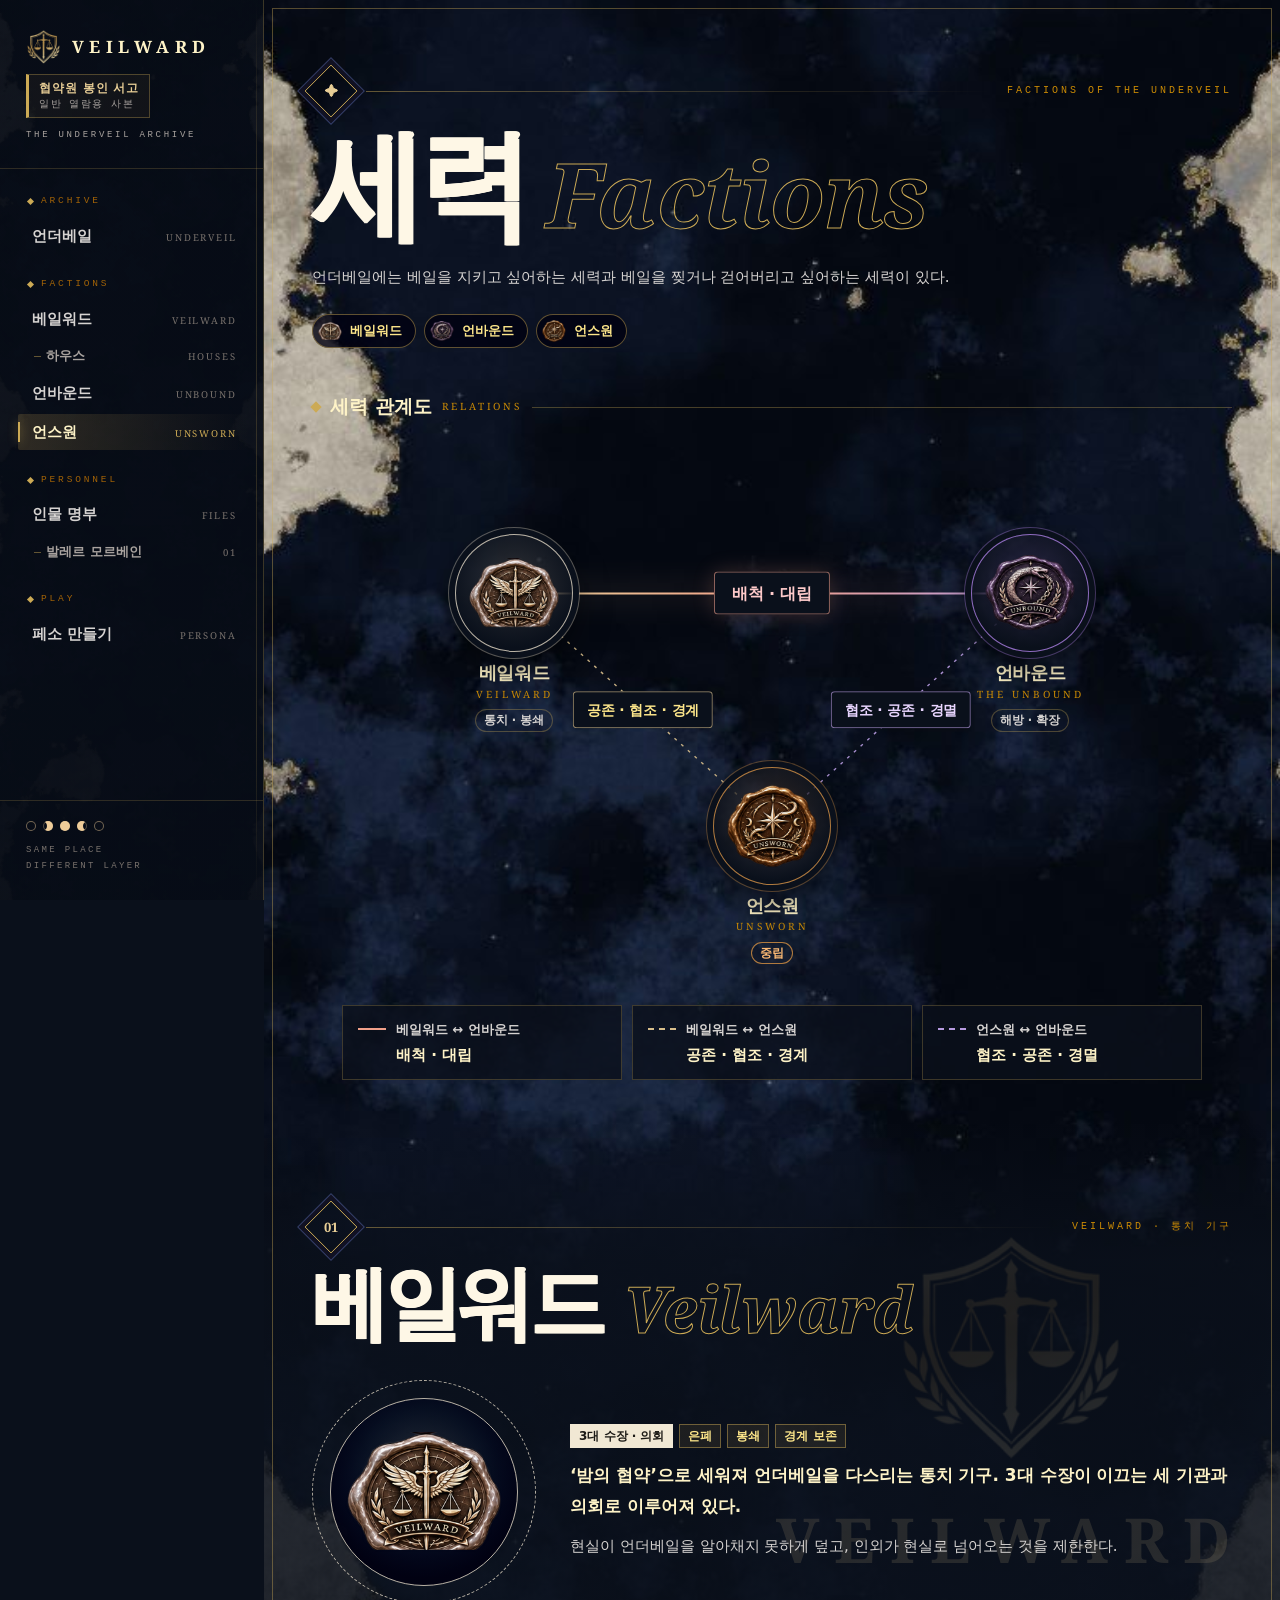
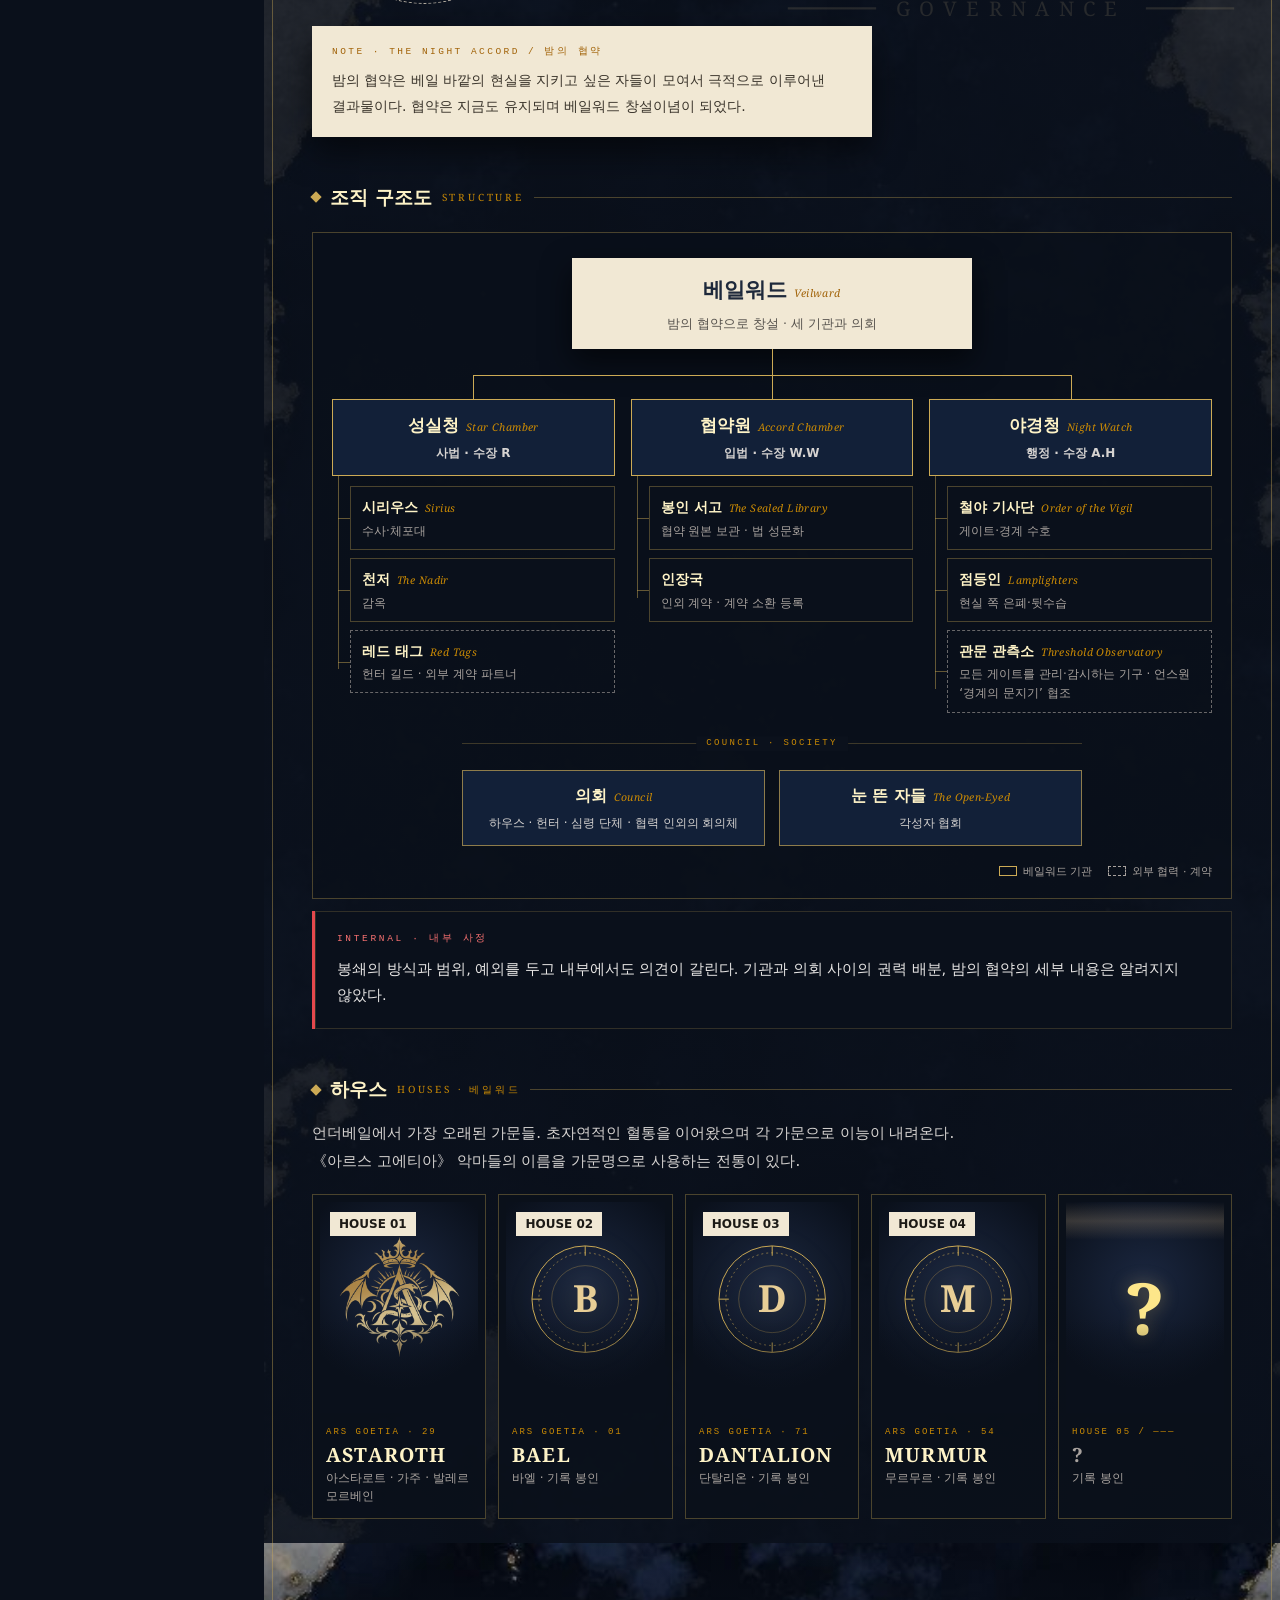
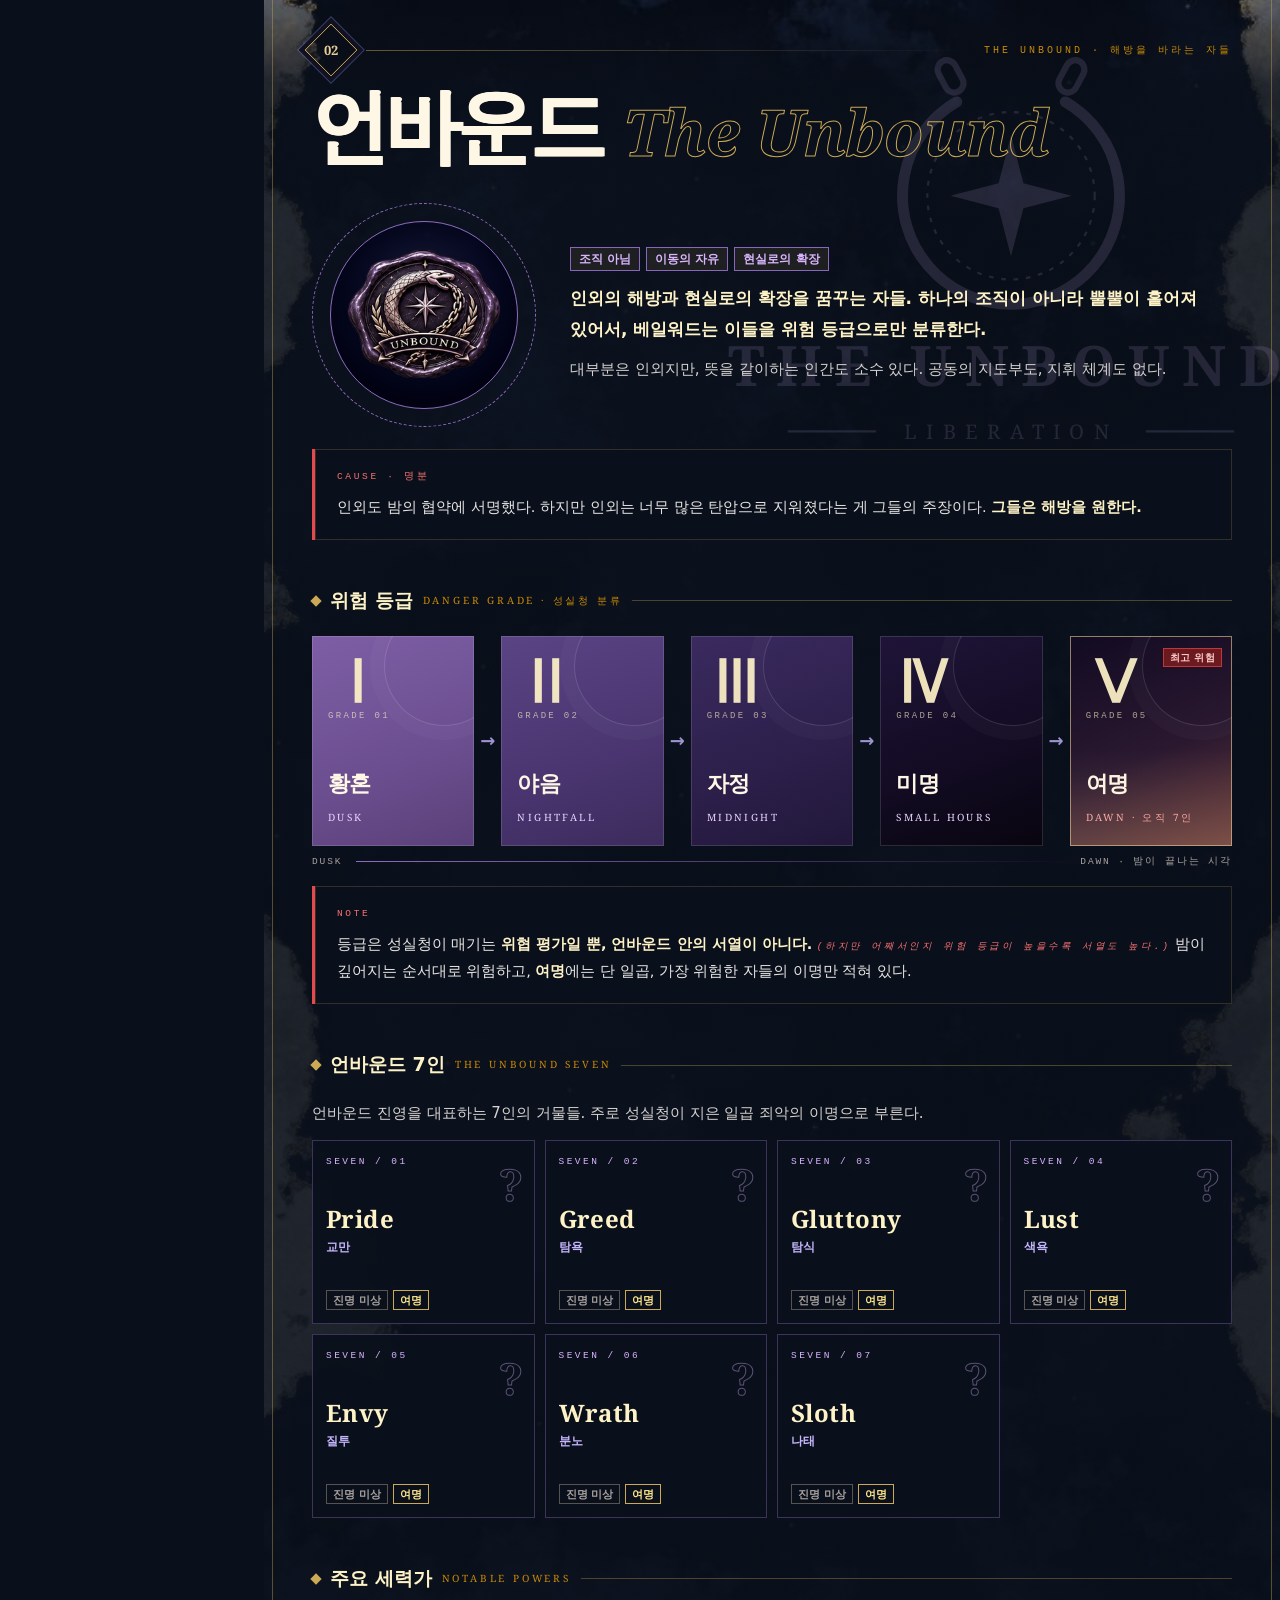
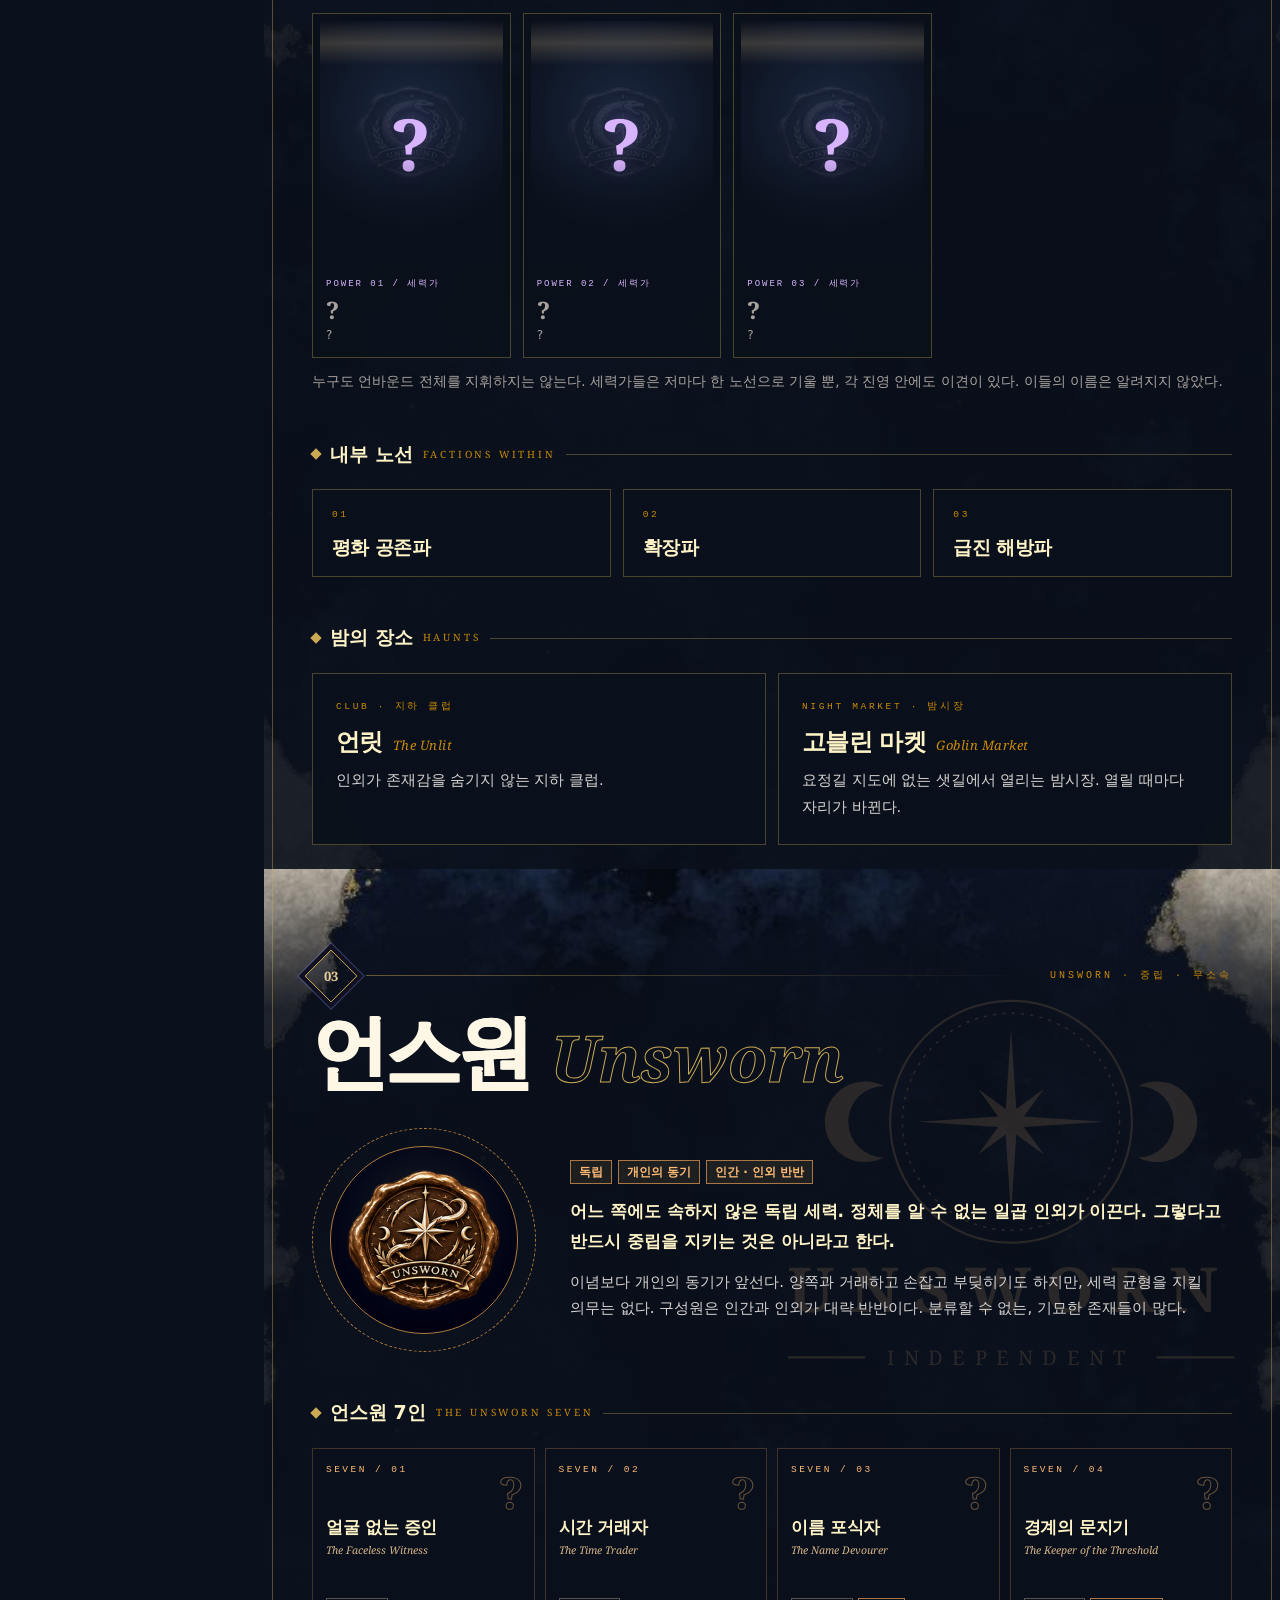
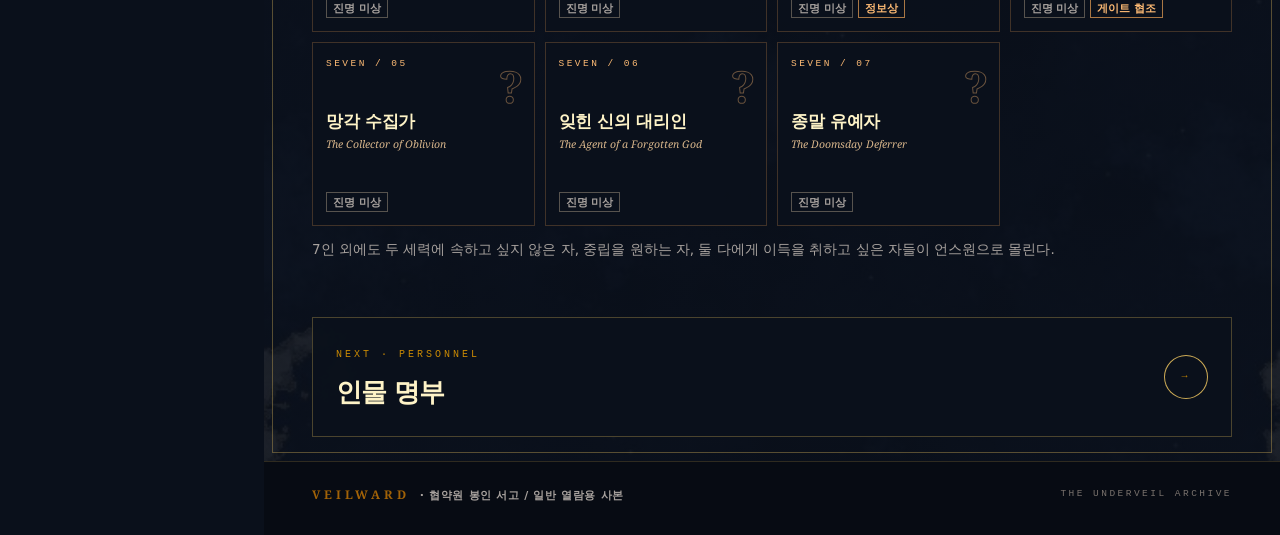
==== commit 10d0d284: "발행처 표기(협약원 봉인 서고 · 일반 열람용 사본) + 인물 상세 기록 공문 도장 Co-Authored-By: Claude Opus 5.5 <noreply@anthropic.co" ====
--- a/factions.html
+++ b/factions.html
@@ -16,9 +16,9 @@
 <script src="assets/js/veil.js" defer></script>
 </head>
 <body data-page="factions" data-cover="side">
-<aside class="vx-side" id="vx-side" aria-label="사이트 메뉴"><a class="vx-brand" href="index.html"><span class="vx-brand-mark"><i></i><b>VEILWARD</b></span><small>THE UNDERVEIL ARCHIVE</small></a><nav class="vx-menu"><div class="vx-group"><span>ARCHIVE</span><a class="vx-link" href="index.html">언더베일<em>UNDERVEIL</em></a></div><div class="vx-group"><span>FACTIONS</span><a class="vx-link" href="#veilward" data-spy="veilward">베일워드<em>VEILWARD</em></a><a class="vx-link sub" href="#house" data-spy="house">하우스<em>HOUSES</em></a><a class="vx-link" href="#unbound" data-spy="unbound">언바운드<em>UNBOUND</em></a><a class="vx-link" href="#unsworn" data-spy="unsworn">언스원<em>UNSWORN</em></a></div><div class="vx-group"><span>PERSONNEL</span><a class="vx-link" href="personnel.html">인물 명부<em>FILES</em></a><a class="vx-link sub" href="valer.html">발레르 모르베인<em>01</em></a></div><div class="vx-group"><span>PLAY</span><a class="vx-link" href="persona.html">페소 만들기<em>PERSONA</em></a></div></nav><div class="vx-side-foot"><span class="vx-moons"><i></i><i></i><i></i><i></i><i></i></span><span>SAME PLACE<br>DIFFERENT LAYER</span></div></aside><div class="vx-scrim"></div>
+<aside class="vx-side" id="vx-side" aria-label="사이트 메뉴"><a class="vx-brand" href="index.html"><span class="vx-brand-mark"><i></i><b>VEILWARD</b></span><span class="vx-issuer"><b>협약원 봉인 서고</b><span>일반 열람용 사본</span></span><small>THE UNDERVEIL ARCHIVE</small></a><nav class="vx-menu"><div class="vx-group"><span>ARCHIVE</span><a class="vx-link" href="index.html">언더베일<em>UNDERVEIL</em></a></div><div class="vx-group"><span>FACTIONS</span><a class="vx-link" href="#veilward" data-spy="veilward">베일워드<em>VEILWARD</em></a><a class="vx-link sub" href="#house" data-spy="house">하우스<em>HOUSES</em></a><a class="vx-link" href="#unbound" data-spy="unbound">언바운드<em>UNBOUND</em></a><a class="vx-link" href="#unsworn" data-spy="unsworn">언스원<em>UNSWORN</em></a></div><div class="vx-group"><span>PERSONNEL</span><a class="vx-link" href="personnel.html">인물 명부<em>FILES</em></a><a class="vx-link sub" href="valer.html">발레르 모르베인<em>01</em></a></div><div class="vx-group"><span>PLAY</span><a class="vx-link" href="persona.html">페소 만들기<em>PERSONA</em></a></div></nav><div class="vx-side-foot"><span class="vx-moons"><i></i><i></i><i></i><i></i><i></i></span><span>SAME PLACE<br>DIFFERENT LAYER</span></div></aside><div class="vx-scrim"></div>
 <div class="vx-main">
-<header class="vx-bar"><a class="vx-brand-mark" href="index.html"><i></i><b>VEILWARD</b></a><button type="button" class="vx-menu-btn" aria-controls="vx-side" aria-expanded="false"><i></i>MENU</button></header>
+<header class="vx-bar"><a class="vx-brand-mark" href="index.html"><i></i><span class="vx-bm-t"><b>VEILWARD</b><small>협약원 봉인 서고 / 일반 열람용 사본</small></span></a><button type="button" class="vx-menu-btn" aria-controls="vx-side" aria-expanded="false"><i></i>MENU</button></header>
 
 <div class="vx-frame"><i class="vx-tex"></i><i class="vx-deco l"></i>
 <main class="vx-content" id="main">
@@ -259,7 +259,7 @@
 
 </main>
 <i class="vx-deco r"></i><i class="vx-border"></i></div>
-<footer class="vx-foot"><b>VEILWARD</b><span>THE UNDERVEIL ARCHIVE</span></footer>
+<footer class="vx-foot"><div class="iss"><b>VEILWARD</b><span>· 협약원 봉인 서고 / 일반 열람용 사본</span></div><span>THE UNDERVEIL ARCHIVE</span></footer>
 </div>
 
 </body>
--- a/assets/css/veil.css
+++ b/assets/css/veil.css
@@ -786,3 +786,40 @@
 .vx-kv .vx-redact{--rw:96px;margin-right:6px}
 .vx-redact .bar{position:absolute;left:0;top:50%;margin:0!important;translate:0 -50%}
 .vx-redact.is-open{min-width:0}
+
+/* 발레르 01장 인물 칸 얼굴컷 (11/25) */
+.vx-face{display:block;flex-shrink:0;width:6rem;height:8rem;object-fit:cover;object-position:center top;background:#0a101b;
+  box-shadow:0 0 0 1px #cca35588,0 0 0 4px #112,0 0 0 5px #cca35544,0 10px 22px #0009}
+
+/* ---------- 발행처 표기 · 공문 도장 (11/25) ---------- */
+/* 사이트 전체: 이름 아래 '협약원 봉인 서고 / 일반 열람용 사본' */
+.vx-issuer{display:grid;gap:1px;padding:5px 10px 6px;border:1px solid #ca55;border-left:3px solid #ca5;background:#cca5550d;line-height:1.45}
+.vx-issuer b{font-weight:800;font-size:11.5px;letter-spacing:.08em;color:#e8ce96}
+.vx-issuer span{font-family:var(--mono);font-size:9.5px;letter-spacing:.16em;color:#a8a29e}
+.vx-bm-t{display:grid;line-height:1.2}
+.vx-bm-t small{margin-top:3px;font-family:var(--sans);font-weight:600;font-size:9.5px;letter-spacing:.04em;color:#c9b27f;white-space:nowrap}
+.vx-foot .iss{display:flex;flex-wrap:wrap;align-items:baseline;gap:4px 10px}
+.vx-foot .iss span{font-family:var(--sans);font-weight:600;font-size:11px;letter-spacing:.06em;color:#a8a29e}
+
+/* 인물 상세 기록에만: 붉은 공문 도장 */
+.vx-doctop{display:flex;align-items:center;justify-content:space-between;gap:16px;padding-top:28px;font-family:var(--mono);font-size:10px;letter-spacing:.26em;color:#a8a29e}
+.vx-doctop .l{display:grid;gap:6px}
+.vx-doctop .l a{color:#e8ce96}
+.vx-stamp{--ink:#d9473f;flex:none;display:grid;justify-items:center;gap:3px;padding:7px 14px 8px;color:var(--ink);
+  border:2px solid var(--ink);box-shadow:inset 0 0 0 2px #0000,inset 0 0 0 3px var(--ink);border-radius:3px;
+  transform:rotate(-5deg);opacity:.86;mix-blend-mode:screen;text-align:center;line-height:1.25;white-space:nowrap}
+.vx-stamp span{font-family:var(--mono);font-size:9px;letter-spacing:.12em}
+.vx-stamp b{font-family:var(--sans);font-weight:900;font-size:17px;letter-spacing:.34em;margin-right:-.34em}
+.vx-stamp.sm{justify-self:start;margin:2px 0 12px 4px;padding:5px 11px 6px}
+.vx-stamp.sm b{font-size:14px}
+@media (prefers-reduced-motion:no-preference){
+  .vx-stamp{animation:vxStamp .55s cubic-bezier(.2,.9,.3,1.2) .35s both}
+  @keyframes vxStamp{0%{opacity:0;transform:rotate(-12deg) scale(1.9)}60%{opacity:.95;transform:rotate(-4deg) scale(.94)}100%{opacity:.86;transform:rotate(-5deg) scale(1)}}
+}
+@media (max-width:520px){
+  .vx-doctop{align-items:flex-start;padding-top:22px}
+  .vx-stamp{padding:6px 10px 7px}
+  .vx-stamp span{font-size:8px;letter-spacing:.06em}
+  .vx-stamp b{font-size:14px;letter-spacing:.26em;margin-right:-.26em}
+}
+.vx-doctop .l span i{font-style:normal;display:inline-block;white-space:nowrap}
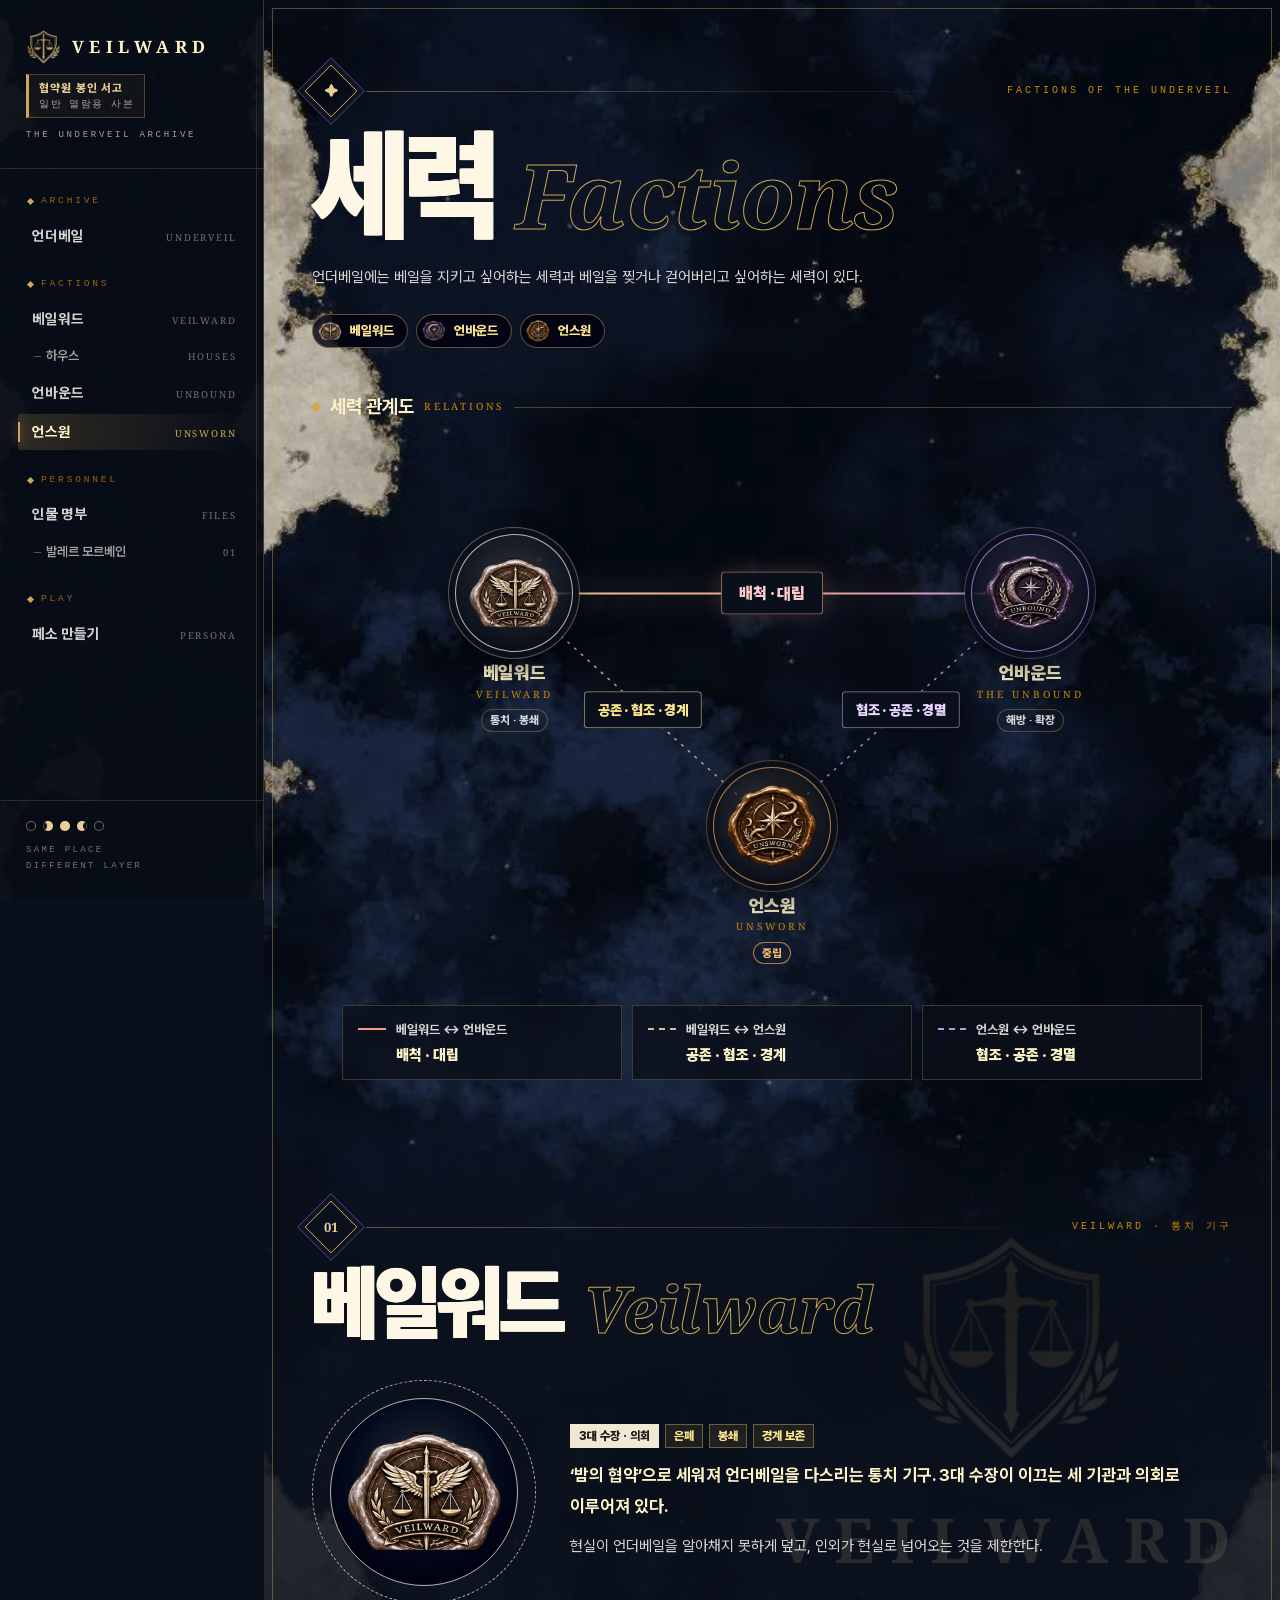
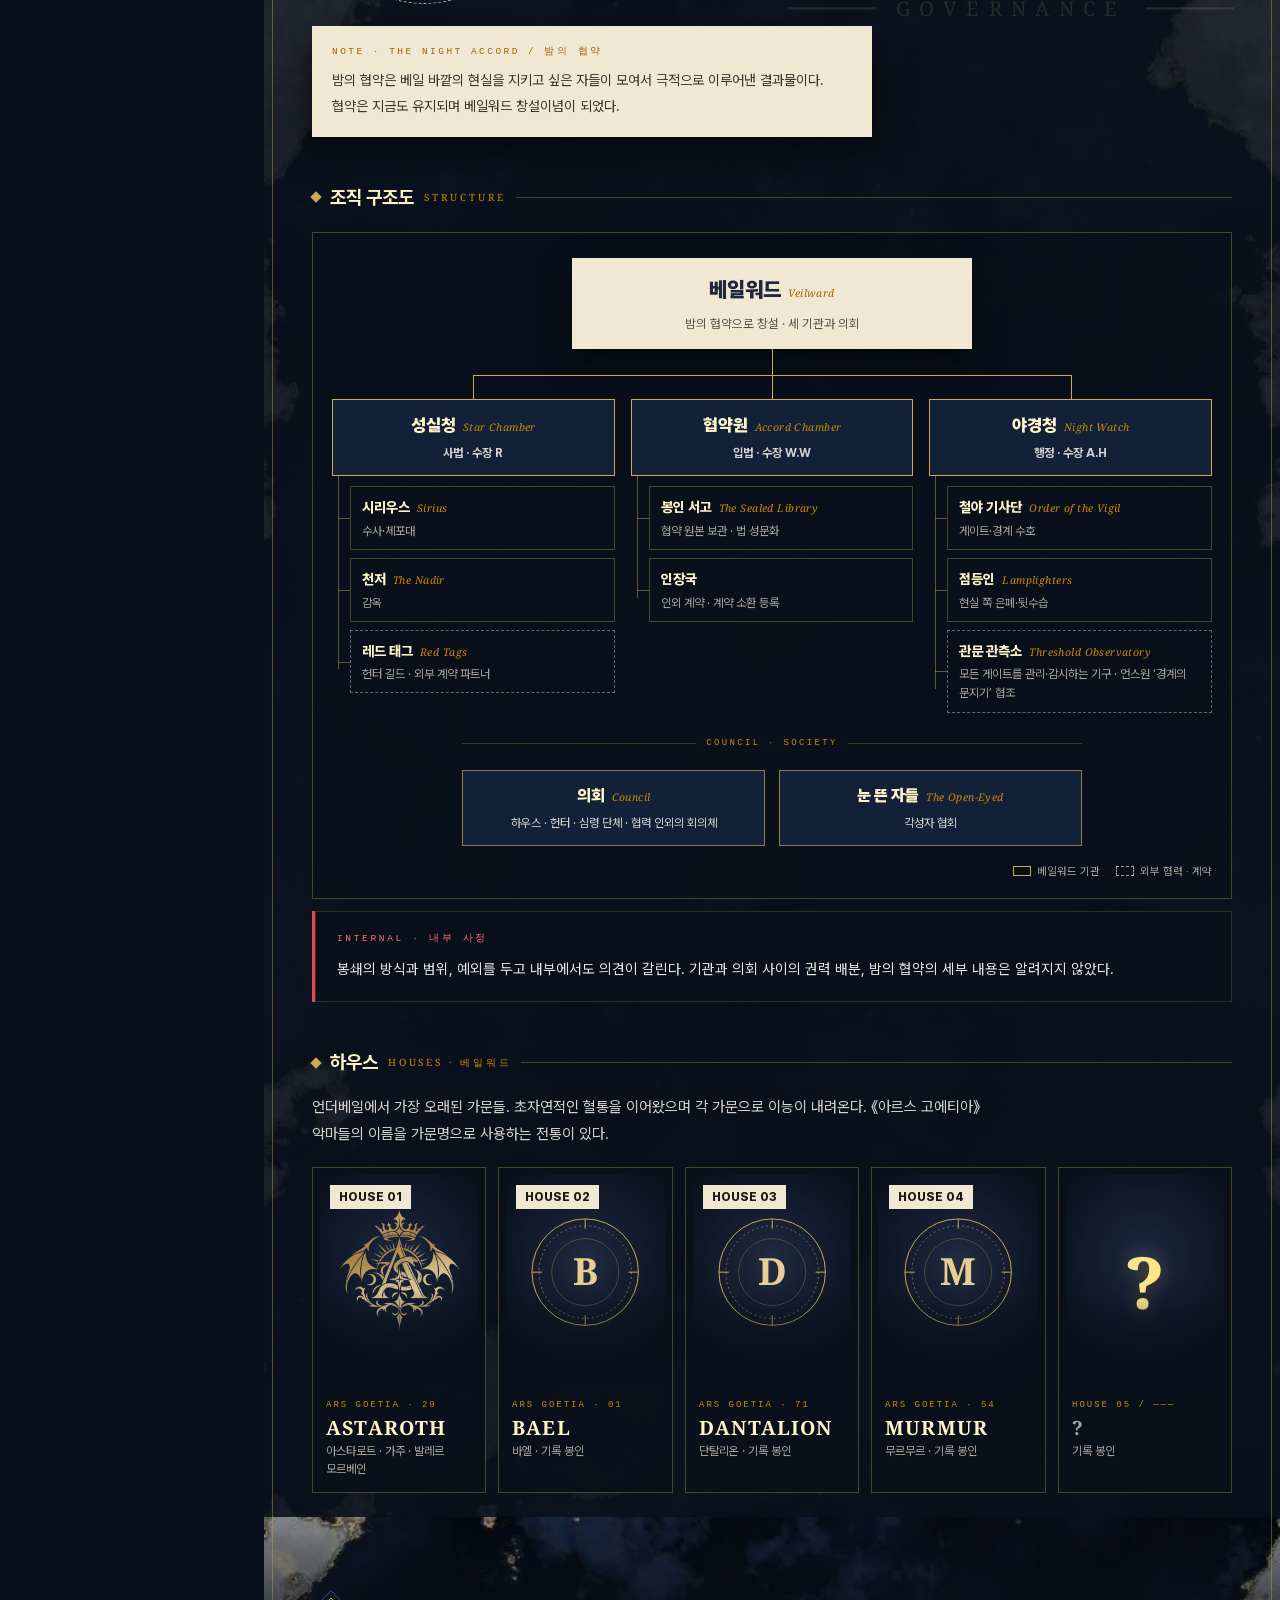
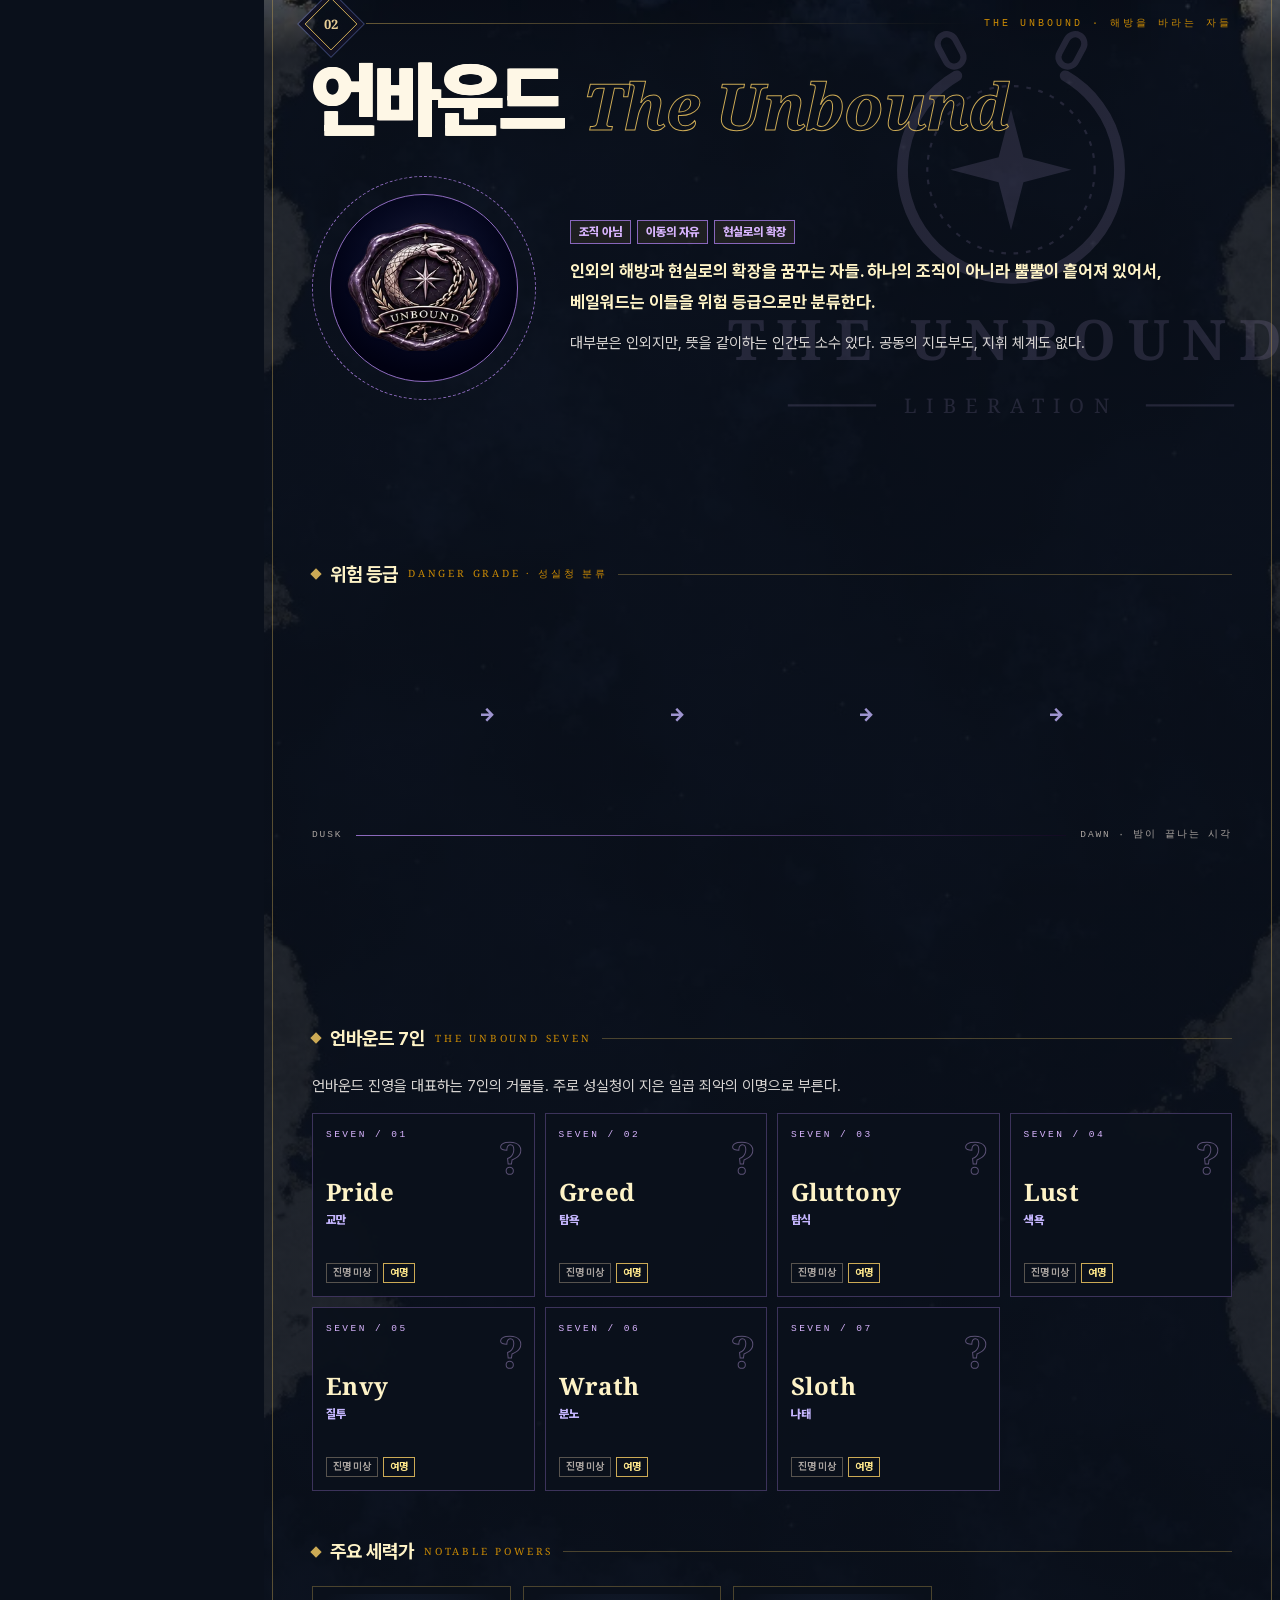
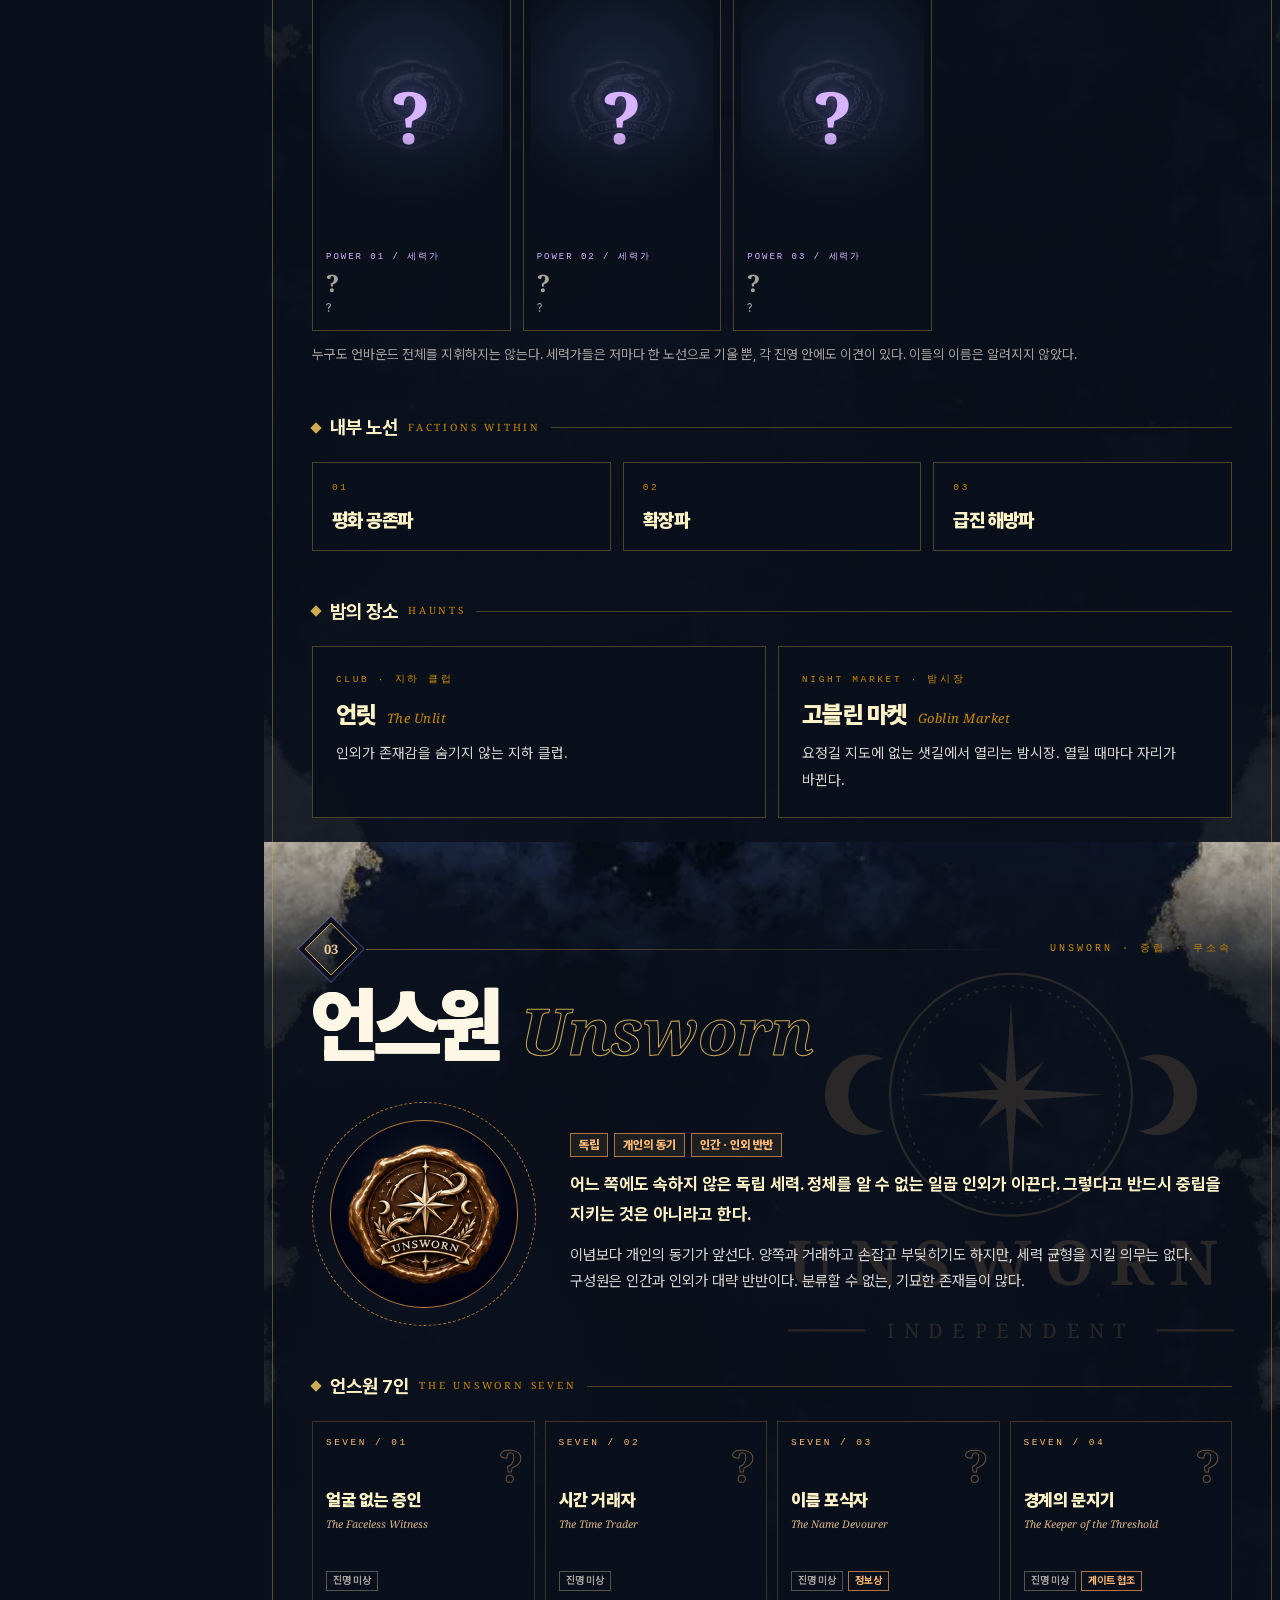
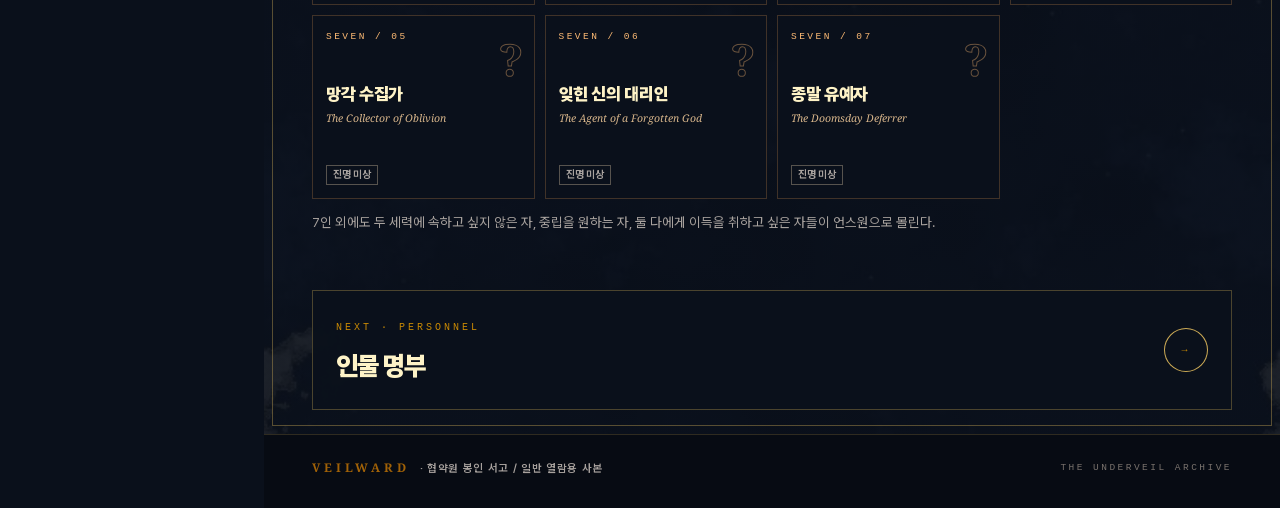
==== commit 0a5cf68a: "사이트 최적화: CSS 합본·정리·압축, 글꼴 서브셋, WebP 이미지, 공유 미리보기 태그, HTML 검사 오류 수정 - tailwind + animate + veil.css →" ====
--- a/factions.html
+++ b/factions.html
@@ -6,261 +6,243 @@
 <title>세력 — VEILWARD</title>
 <meta name="description" content="베일워드, 언바운드, 언스원, 그리고 하우스.">
 <meta name="theme-color" content="#0A101B">
+<link rel="canonical" href="https://sss1huter.github.io/UNDERVEIL/factions.html">
+<meta property="og:type" content="website">
+<meta property="og:site_name" content="VEILWARD">
+<meta property="og:locale" content="ko_KR">
+<meta property="og:url" content="https://sss1huter.github.io/UNDERVEIL/factions.html">
+<meta property="og:image" content="https://sss1huter.github.io/UNDERVEIL/images/og_veilward.jpg">
+<meta property="og:image:width" content="1200">
+<meta property="og:image:height" content="630">
+<meta name="twitter:card" content="summary_large_image">
 <meta property="og:title" content="세력 — VEILWARD">
 <meta property="og:description" content="베일워드, 언바운드, 언스원, 그리고 하우스.">
-<link rel="icon" href="data:image/svg+xml,%3Csvg xmlns='http://www.w3.org/2000/svg' viewBox='0 0 32 32'%3E%3Crect width='32' height='32' fill='%230A101B'/%3E%3Crect x='9' y='9' width='14' height='14' transform='rotate(45 16 16)' fill='none' stroke='%23ccaa55' stroke-width='2'/%3E%3Ccircle cx='16' cy='16' r='2.5' fill='%23ccaa55'/%3E%3C/svg%3E">
+<link rel="icon" href="data:image/svg+xml,%3Csvg%20xmlns='http://www.w3.org/2000/svg'%20viewBox='0%200%2032%2032'%3E%3Crect%20width='32'%20height='32'%20fill='%230A101B'/%3E%3Crect%20x='9'%20y='9'%20width='14'%20height='14'%20transform='rotate(45%2016%2016)'%20fill='none'%20stroke='%23ccaa55'%20stroke-width='2'/%3E%3Ccircle%20cx='16'%20cy='16'%20r='2.5'%20fill='%23ccaa55'/%3E%3C/svg%3E">
 <script>document.documentElement.classList.add('js')</script>
-<link rel="stylesheet" href="assets/css/tailwind.css">
-<link rel="stylesheet" href="assets/css/animate.min.css">
-<link rel="stylesheet" href="assets/css/veil.css">
+<link rel="preload" href="assets/fonts/pretendard/pretendard-site.woff2" as="font" type="font/woff2" crossorigin>
+<link rel="stylesheet" href="assets/css/site.css">
 <script src="assets/js/veil.js" defer></script>
 </head>
 <body data-page="factions" data-cover="side">
 <aside class="vx-side" id="vx-side" aria-label="사이트 메뉴"><a class="vx-brand" href="index.html"><span class="vx-brand-mark"><i></i><b>VEILWARD</b></span><span class="vx-issuer"><b>협약원 봉인 서고</b><span>일반 열람용 사본</span></span><small>THE UNDERVEIL ARCHIVE</small></a><nav class="vx-menu"><div class="vx-group"><span>ARCHIVE</span><a class="vx-link" href="index.html">언더베일<em>UNDERVEIL</em></a></div><div class="vx-group"><span>FACTIONS</span><a class="vx-link" href="#veilward" data-spy="veilward">베일워드<em>VEILWARD</em></a><a class="vx-link sub" href="#house" data-spy="house">하우스<em>HOUSES</em></a><a class="vx-link" href="#unbound" data-spy="unbound">언바운드<em>UNBOUND</em></a><a class="vx-link" href="#unsworn" data-spy="unsworn">언스원<em>UNSWORN</em></a></div><div class="vx-group"><span>PERSONNEL</span><a class="vx-link" href="personnel.html">인물 명부<em>FILES</em></a><a class="vx-link sub" href="valer.html">발레르 모르베인<em>01</em></a></div><div class="vx-group"><span>PLAY</span><a class="vx-link" href="persona.html">페소 만들기<em>PERSONA</em></a></div></nav><div class="vx-side-foot"><span class="vx-moons"><i></i><i></i><i></i><i></i><i></i></span><span>SAME PLACE<br>DIFFERENT LAYER</span></div></aside><div class="vx-scrim"></div>
 <div class="vx-main">
 <header class="vx-bar"><a class="vx-brand-mark" href="index.html"><i></i><span class="vx-bm-t"><b>VEILWARD</b><small>협약원 봉인 서고 / 일반 열람용 사본</small></span></a><button type="button" class="vx-menu-btn" aria-controls="vx-side" aria-expanded="false"><i></i>MENU</button></header>
-
 <div class="vx-frame"><i class="vx-tex"></i><i class="vx-deco l"></i>
 <main class="vx-content" id="main">
-  <!-- 페이지 머리 -->
-  <header class="vx-ch vx-pad" style="padding-top:72px">
-    <div class="vx-ch-row"><b class="vx-ch-no"><i>✦</i></b><span>FACTIONS OF THE UNDERVEIL</span></div>
-    <h1 class="vx-ch-t"><b style="font-size:clamp(56px,9vw,112px)">세력</b><em style="font-size:clamp(44px,7vw,92px)">Factions</em></h1>
-    <p class="vx-ch-lead">언더베일에는 베일을 지키고 싶어하는 세력과 베일을 찢거나 걷어버리고 싶어하는 세력이 있다.</p>
-    <nav class="vx-jump" aria-label="세력 바로가기">
-      <a href="#veilward"><i style="background-image:url(images/veilward_seal.png)"></i>베일워드</a>
-      <a href="#unbound"><i style="background-image:url(images/unbound_seal.png)"></i>언바운드</a>
-      <a href="#unsworn"><i style="background-image:url(images/unsworn_seal.png)"></i>언스원</a>
-    </nav>
-  </header>
-
-  <!-- 세력 관계도 -->
-  <section class="vx-pad" aria-labelledby="rel-title" style="padding-bottom:40px">
-    <div class="vx-sub" style="margin-top:8px"><i></i><b id="rel-title">세력 관계도</b><span>RELATIONS</span></div>
-    <div class="vx-rel" data-reveal role="img" aria-label="베일워드와 언바운드는 배척·대립. 베일워드와 언스원은 공존·협조·경계. 언스원과 언바운드는 협조·공존·경멸.">
-      <svg class="vx-rel-lines" viewBox="0 0 100 100" preserveAspectRatio="none" aria-hidden="true">
-        <defs><linearGradient id="relWar" gradientUnits="userSpaceOnUse" x1="20" y1="0" x2="80" y2="0"><stop offset="0" stop-color="#e8ce96"/><stop offset=".5" stop-color="#f0a08a"/><stop offset="1" stop-color="#b79be0"/></linearGradient></defs>
-        <line class="war glow" x1="20" y1="30" x2="80" y2="30"/>
-        <line class="war" x1="20" y1="30" x2="80" y2="30"/>
-        <line class="vu" x1="20" y1="30" x2="50" y2="76"/>
-        <line class="uu" x1="80" y1="30" x2="50" y2="76"/>
-      </svg>
-      <a class="vx-rel-node" href="#veilward" style="left:20%;top:30%;--c:#B9B2A5"><span class="seal"><i style="background-image:url(images/veilward_seal.png)"></i></span><b>베일워드</b><em>VEILWARD</em><small>통치 · 봉쇄</small></a>
-      <a class="vx-rel-node" href="#unbound" style="left:80%;top:30%;--c:#8E6BBF"><span class="seal"><i style="background-image:url(images/unbound_seal.png)"></i></span><b>언바운드</b><em>THE UNBOUND</em><small>해방 · 확장</small></a>
-      <a class="vx-rel-node" href="#unsworn" style="left:50%;top:76%;--c:#B07A3E"><span class="seal"><i style="background-image:url(images/unsworn_seal.png)"></i></span><b>언스원</b><em>UNSWORN</em><small class="neu">중립</small></a>
-      <div class="vx-rel-tag war" style="left:50%;top:30%"><b>배척 · 대립</b></div>
-      <div class="vx-rel-tag vu l"><b>공존 · 협조 · 경계</b></div>
-      <div class="vx-rel-tag uu r"><b>협조 · 공존 · 경멸</b></div>
-    </div>
-    <div class="vx-rel-legend" data-reveal>
-      <div><i class="war"></i><b>베일워드 ↔ 언바운드</b><span>배척 · 대립</span></div>
-      <div><i class="vu"></i><b>베일워드 ↔ 언스원</b><span>공존 · 협조 · 경계</span></div>
-      <div><i class="uu"></i><b>언스원 ↔ 언바운드</b><span>협조 · 공존 · 경멸</span></div>
-    </div>
-  </section>
-
-  <!-- 01 VEILWARD -->
-  <section id="veilward" class="vx-pad vx-plate" style="padding-bottom:24px">
-    <div class="vx-wm veilward" aria-hidden="true"><svg viewBox="0 0 400 290" aria-hidden="true"><image href="images/veilward_crest.png" x="128" y="16" width="144" height="147"/><text x="200" y="228" text-anchor="middle" font-family="Noto Serif,serif" font-size="40" font-weight="700" letter-spacing="10" fill="currentColor">VEILWARD</text><path d="M56 257H113 M287 257H344" stroke="currentColor" stroke-width="1.4"/><text x="200" y="262" text-anchor="middle" font-family="Noto Serif,serif" font-size="13" letter-spacing="6" fill="currentColor">GOVERNANCE</text></svg></div>
-    <header class="vx-ch"><div class="vx-ch-row"><b class="vx-ch-no"><i>01</i></b><span>VEILWARD · 통치 기구</span></div>
-      <h2 class="vx-ch-t"><b>베일워드</b><em>Veilward</em></h2>
-    </header>
-    <div class="vx-fhead" data-reveal>
-      <div class="vx-seal" style="--c:#B9B2A5"><div><i style="background-image:url(images/veilward_seal.png)"></i><b class="animate__animated animate__infinite animate__slideOutRight animate__slower"></b></div></div>
-      <div style="display:grid;gap:12px">
-        <div style="display:flex;flex-wrap:wrap;gap:6px"><span class="vx-tag cream">3대 수장 · 의회</span><span class="vx-tag">은폐</span><span class="vx-tag">봉쇄</span><span class="vx-tag">경계 보존</span></div>
-        <p style="margin:0;font-size:17px;line-height:1.8;color:#fef3c7;font-weight:700">‘밤의 협약’으로 세워져 언더베일을 다스리는 통치 기구. 3대 수장이 이끄는 세 기관과 의회로 이루어져 있다.</p>
-        <p style="margin:0;color:#d6d3d1">현실이 언더베일을 알아채지 못하게 덮고, 인외가 현실로 넘어오는 것을 제한한다.</p>
-      </div>
-    </div>
-    <div class="vx-note" style="margin:22px 0 0;max-width:560px" data-reveal><span>NOTE · THE NIGHT ACCORD / 밤의 협약</span><p>밤의 협약은 베일 바깥의 현실을 지키고 싶은 자들이 모여서 극적으로 이루어낸 결과물이다. 협약은 지금도 유지되며 베일워드 창설이념이 되었다.</p></div>
-
-    <div class="vx-sub"><i></i><b>조직 구조도</b><span>STRUCTURE</span></div>
-    <div class="vx-org2" data-reveal>
-      <div class="o-top"><b>베일워드<small>Veilward</small></b><span>밤의 협약으로 창설 · 세 기관과 의회</span></div>
-      <div class="o-cols">
-        <div class="o-col star"><div class="o-head"><b>성실청<small>Star Chamber</small></b><span>사법 · 수장 R</span></div><div class="o-kids"><div class="o-kid"><b>시리우스<small>Sirius</small></b><span>수사·체포대</span></div><div class="o-kid"><b>천저<small>The Nadir</small></b><span>감옥</span></div><div class="o-kid ext"><b>레드 태그<small>Red Tags</small></b><span>헌터 길드 · 외부 계약 파트너</span></div></div></div>
-        <div class="o-col accord"><div class="o-head"><b>협약원<small>Accord Chamber</small></b><span>입법 · 수장 W.W</span></div><div class="o-kids"><div class="o-kid"><b>봉인 서고<small>The Sealed Library</small></b><span>협약 원본 보관 · 법 성문화</span></div><div class="o-kid"><b>인장국</b><span>인외 계약 · 계약 소환 등록</span></div></div></div>
-        <div class="o-col watch"><div class="o-head"><b>야경청<small>Night Watch</small></b><span>행정 · 수장 A.H</span></div><div class="o-kids"><div class="o-kid"><b>철야 기사단<small>Order of the Vigil</small></b><span>게이트·경계 수호</span></div><div class="o-kid"><b>점등인<small>Lamplighters</small></b><span>현실 쪽 은폐·뒷수습</span></div><div class="o-kid ext"><b>관문 관측소<small>Threshold Observatory</small></b><span>모든 게이트를 관리·감시하는 기구 · 언스원 ‘경계의 문지기’ 협조</span></div></div></div>
-      </div>
-      <div class="o-bottom">
-        <div class="o-node"><b>의회<small>Council</small></b><span>하우스 · 헌터 · 심령 단체 · 협력 인외의 회의체</span></div>
-        <div class="o-node"><b>눈 뜬 자들<small>The Open-Eyed</small></b><span>각성자 협회</span></div>
-      </div>
-      <div class="o-legend"><span><i></i>베일워드 기관</span><span><i class="ext"></i>외부 협력 · 계약</span></div>
-    </div>
-    <div class="vx-notice" style="margin-top:12px" data-reveal><span>INTERNAL · 내부 사정</span><p>봉쇄의 방식과 범위, 예외를 두고 내부에서도 의견이 갈린다. 기관과 의회 사이의 권력 배분, 밤의 협약의 세부 내용은 알려지지 않았다.</p></div>
-
-    <div id="house" class="vx-houseblock">
-      <div class="vx-sub"><i></i><b>하우스</b><span>HOUSES · 베일워드</span></div>
-      <p class="vx-houselead">언더베일에서 가장 오래된 가문들. 초자연적인 혈통을 이어왔으며 각 가문으로 이능이 내려온다. 《아르스 고에티아》 악마들의 이름을 가문명으로 사용하는 전통이 있다.</p>
+<header class="vx-ch vx-pad" style="padding-top:72px">
+<div class="vx-ch-row"><b class="vx-ch-no"><i>✦</i></b><span>FACTIONS OF THE UNDERVEIL</span></div>
+<h1 class="vx-ch-t"><b style="font-size:clamp(56px,9vw,112px)">세력</b><em style="font-size:clamp(44px,7vw,92px)">Factions</em></h1>
+<p class="vx-ch-lead">언더베일에는 베일을 지키고 싶어하는 세력과 베일을 찢거나 걷어버리고 싶어하는 세력이 있다.</p>
+<nav class="vx-jump" aria-label="세력 바로가기">
+<a href="#veilward"><i style="background-image:url(images/veilward_seal.webp)"></i>베일워드</a>
+<a href="#unbound"><i style="background-image:url(images/unbound_seal.webp)"></i>언바운드</a>
+<a href="#unsworn"><i style="background-image:url(images/unsworn_seal.webp)"></i>언스원</a>
+</nav>
+</header>
+<section class="vx-pad" aria-labelledby="rel-title" style="padding-bottom:40px">
+<div class="vx-sub" style="margin-top:8px"><i></i><b id="rel-title">세력 관계도</b><span>RELATIONS</span></div>
+<div class="vx-rel" data-reveal role="group" aria-label="베일워드와 언바운드는 배척·대립. 베일워드와 언스원은 공존·협조·경계. 언스원과 언바운드는 협조·공존·경멸.">
+<svg class="vx-rel-lines" viewBox="0 0 100 100" preserveAspectRatio="none" aria-hidden="true">
+<defs><linearGradient id="relWar" gradientUnits="userSpaceOnUse" x1="20" y1="0" x2="80" y2="0"><stop offset="0" stop-color="#e8ce96"/><stop offset=".5" stop-color="#f0a08a"/><stop offset="1" stop-color="#b79be0"/></linearGradient></defs>
+<line class="war glow" x1="20" y1="30" x2="80" y2="30"/>
+<line class="war" x1="20" y1="30" x2="80" y2="30"/>
+<line class="vu" x1="20" y1="30" x2="50" y2="76"/>
+<line class="uu" x1="80" y1="30" x2="50" y2="76"/>
+</svg>
+<a class="vx-rel-node" href="#veilward" style="left:20%;top:30%;--c:#B9B2A5"><span class="seal"><i style="background-image:url(images/veilward_seal.webp)"></i></span><b>베일워드</b><em>VEILWARD</em><small>통치 · 봉쇄</small></a>
+<a class="vx-rel-node" href="#unbound" style="left:80%;top:30%;--c:#8E6BBF"><span class="seal"><i style="background-image:url(images/unbound_seal.webp)"></i></span><b>언바운드</b><em>THE UNBOUND</em><small>해방 · 확장</small></a>
+<a class="vx-rel-node" href="#unsworn" style="left:50%;top:76%;--c:#B07A3E"><span class="seal"><i style="background-image:url(images/unsworn_seal.webp)"></i></span><b>언스원</b><em>UNSWORN</em><small class="neu">중립</small></a>
+<div class="vx-rel-tag war" style="left:50%;top:30%"><b>배척 · 대립</b></div>
+<div class="vx-rel-tag vu l"><b>공존 · 협조 · 경계</b></div>
+<div class="vx-rel-tag uu r"><b>협조 · 공존 · 경멸</b></div>
+</div>
+<div class="vx-rel-legend" data-reveal>
+<div><i class="war"></i><b>베일워드 ↔ 언바운드</b><span>배척 · 대립</span></div>
+<div><i class="vu"></i><b>베일워드 ↔ 언스원</b><span>공존 · 협조 · 경계</span></div>
+<div><i class="uu"></i><b>언스원 ↔ 언바운드</b><span>협조 · 공존 · 경멸</span></div>
+</div>
+</section>
+<section id="veilward" class="vx-pad vx-plate" style="padding-bottom:24px">
+<div class="vx-wm veilward" aria-hidden="true"><svg viewBox="0 0 400 290" aria-hidden="true"><image href="images/veilward_crest.webp" x="128" y="16" width="144" height="147"/><text x="200" y="228" text-anchor="middle" font-family="Noto Serif,serif" font-size="40" font-weight="700" letter-spacing="10" fill="currentColor">VEILWARD</text><path d="M56 257H113 M287 257H344" stroke="currentColor" stroke-width="1.4"/><text x="200" y="262" text-anchor="middle" font-family="Noto Serif,serif" font-size="13" letter-spacing="6" fill="currentColor">GOVERNANCE</text></svg></div>
+<header class="vx-ch"><div class="vx-ch-row"><b class="vx-ch-no"><i>01</i></b><span>VEILWARD · 통치 기구</span></div>
+<h2 class="vx-ch-t"><b>베일워드</b><em>Veilward</em></h2>
+</header>
+<div class="vx-fhead" data-reveal>
+<div class="vx-seal" style="--c:#B9B2A5"><div><i style="background-image:url(images/veilward_seal.webp)"></i><b class="animate__animated animate__infinite animate__slideOutRight animate__slower"></b></div></div>
+<div style="display:grid;gap:12px">
+<div style="display:flex;flex-wrap:wrap;gap:6px"><span class="vx-tag cream">3대 수장 · 의회</span><span class="vx-tag">은폐</span><span class="vx-tag">봉쇄</span><span class="vx-tag">경계 보존</span></div>
+<p style="margin:0;font-size:17px;line-height:1.8;color:#fef3c7;font-weight:700">‘밤의 협약’으로 세워져 언더베일을 다스리는 통치 기구. 3대 수장이 이끄는 세 기관과 의회로 이루어져 있다.</p>
+<p style="margin:0;color:#d6d3d1">현실이 언더베일을 알아채지 못하게 덮고, 인외가 현실로 넘어오는 것을 제한한다.</p>
+</div>
+</div>
+<div class="vx-note" style="margin:22px 0 0;max-width:560px" data-reveal><span>NOTE · THE NIGHT ACCORD / 밤의 협약</span><p>밤의 협약은 베일 바깥의 현실을 지키고 싶은 자들이 모여서 극적으로 이루어낸 결과물이다. 협약은 지금도 유지되며 베일워드 창설이념이 되었다.</p></div>
+<div class="vx-sub"><i></i><b>조직 구조도</b><span>STRUCTURE</span></div>
+<div class="vx-org2" data-reveal>
+<div class="o-top"><b>베일워드<small>Veilward</small></b><span>밤의 협약으로 창설 · 세 기관과 의회</span></div>
+<div class="o-cols">
+<div class="o-col star"><div class="o-head"><b>성실청<small>Star Chamber</small></b><span>사법 · 수장 R</span></div><div class="o-kids"><div class="o-kid"><b>시리우스<small>Sirius</small></b><span>수사·체포대</span></div><div class="o-kid"><b>천저<small>The Nadir</small></b><span>감옥</span></div><div class="o-kid ext"><b>레드 태그<small>Red Tags</small></b><span>헌터 길드 · 외부 계약 파트너</span></div></div></div>
+<div class="o-col accord"><div class="o-head"><b>협약원<small>Accord Chamber</small></b><span>입법 · 수장 W.W</span></div><div class="o-kids"><div class="o-kid"><b>봉인 서고<small>The Sealed Library</small></b><span>협약 원본 보관 · 법 성문화</span></div><div class="o-kid"><b>인장국</b><span>인외 계약 · 계약 소환 등록</span></div></div></div>
+<div class="o-col watch"><div class="o-head"><b>야경청<small>Night Watch</small></b><span>행정 · 수장 A.H</span></div><div class="o-kids"><div class="o-kid"><b>철야 기사단<small>Order of the Vigil</small></b><span>게이트·경계 수호</span></div><div class="o-kid"><b>점등인<small>Lamplighters</small></b><span>현실 쪽 은폐·뒷수습</span></div><div class="o-kid ext"><b>관문 관측소<small>Threshold Observatory</small></b><span>모든 게이트를 관리·감시하는 기구 · 언스원 ‘경계의 문지기’ 협조</span></div></div></div>
+</div>
+<div class="o-bottom">
+<div class="o-node"><b>의회<small>Council</small></b><span>하우스 · 헌터 · 심령 단체 · 협력 인외의 회의체</span></div>
+<div class="o-node"><b>눈 뜬 자들<small>The Open-Eyed</small></b><span>각성자 협회</span></div>
+</div>
+<div class="o-legend"><span><i></i>베일워드 기관</span><span><i class="ext"></i>외부 협력 · 계약</span></div>
+</div>
+<div class="vx-notice" style="margin-top:12px" data-reveal><span>INTERNAL · 내부 사정</span><p>봉쇄의 방식과 범위, 예외를 두고 내부에서도 의견이 갈린다. 기관과 의회 사이의 권력 배분, 밤의 협약의 세부 내용은 알려지지 않았다.</p></div>
+<div id="house" class="vx-houseblock">
+<div class="vx-sub"><i></i><b>하우스</b><span>HOUSES · 베일워드</span></div>
+<p class="vx-houselead">언더베일에서 가장 오래된 가문들. 초자연적인 혈통을 이어왔으며 각 가문으로 이능이 내려온다. 《아르스 고에티아》 악마들의 이름을 가문명으로 사용하는 전통이 있다.</p>
 <div class="vx-files houses">
-<button type="button" class="vx-file open" id="house-astaroth" data-file="house-astaroth" data-reveal aria-label="하우스 아스타로트 기록 열기"><span class="ph"><span class="crest" style="background-image:url(images/astaroth_emblem.png);inset:16% 10% 26%"></span><span class="tag vx-tag cream">HOUSE 01</span></span><span class="cap"><span class="lab">ARS GOETIA · 29</span><b>ASTAROTH</b><small>아스타로트 · 가주 · 발레르 모르베인</small></span></button>
+<button type="button" class="vx-file open" id="house-astaroth" data-file="house-astaroth" data-reveal aria-label="하우스 아스타로트 기록 열기"><span class="ph"><span class="crest" style="background-image:url(images/astaroth_emblem.webp);inset:16% 10% 26%"></span><span class="tag vx-tag cream">HOUSE 01</span></span><span class="cap"><span class="lab">ARS GOETIA · 29</span><b>ASTAROTH</b><small>아스타로트 · 가주 · 발레르 모르베인</small></span></button>
 <button type="button" class="vx-file open" id="house-bael" data-file="house-bael" data-reveal data-d="1" aria-label="하우스 바엘 기록 열기"><span class="ph"><span class="sigil"><svg viewBox="0 0 120 120" aria-hidden="true"><circle cx="60" cy="60" r="54" fill="none" stroke="#ca5" stroke-width="1"/><circle cx="60" cy="60" r="47" fill="none" stroke="#ca5" stroke-width=".6" stroke-dasharray="2 3"/><circle cx="60" cy="60" r="34" fill="none" stroke="#cca55588" stroke-width=".6"/><path d="M60 6v10M60 104v10M6 60h10M104 60h10" stroke="#ca5" stroke-width="1"/><text x="60" y="73" text-anchor="middle" font-family="Noto Serif,serif" font-size="38" font-weight="700" fill="#e8ce96">B</text></svg></span><span class="tag vx-tag cream">HOUSE 02</span></span><span class="cap"><span class="lab">ARS GOETIA · 01</span><b>BAEL</b><small>바엘 · 기록 봉인</small></span></button>
 <button type="button" class="vx-file open" id="house-dantalion" data-file="house-dantalion" data-reveal data-d="2" aria-label="하우스 단탈리온 기록 열기"><span class="ph"><span class="sigil"><svg viewBox="0 0 120 120" aria-hidden="true"><circle cx="60" cy="60" r="54" fill="none" stroke="#ca5" stroke-width="1"/><circle cx="60" cy="60" r="47" fill="none" stroke="#ca5" stroke-width=".6" stroke-dasharray="2 3"/><circle cx="60" cy="60" r="34" fill="none" stroke="#cca55588" stroke-width=".6"/><path d="M60 6v10M60 104v10M6 60h10M104 60h10" stroke="#ca5" stroke-width="1"/><text x="60" y="73" text-anchor="middle" font-family="Noto Serif,serif" font-size="38" font-weight="700" fill="#e8ce96">D</text></svg></span><span class="tag vx-tag cream">HOUSE 03</span></span><span class="cap"><span class="lab">ARS GOETIA · 71</span><b>DANTALION</b><small>단탈리온 · 기록 봉인</small></span></button>
 <button type="button" class="vx-file open" id="house-murmur" data-file="house-murmur" data-reveal data-d="3" aria-label="하우스 무르무르 기록 열기"><span class="ph"><span class="sigil"><svg viewBox="0 0 120 120" aria-hidden="true"><circle cx="60" cy="60" r="54" fill="none" stroke="#ca5" stroke-width="1"/><circle cx="60" cy="60" r="47" fill="none" stroke="#ca5" stroke-width=".6" stroke-dasharray="2 3"/><circle cx="60" cy="60" r="34" fill="none" stroke="#cca55588" stroke-width=".6"/><path d="M60 6v10M60 104v10M6 60h10M104 60h10" stroke="#ca5" stroke-width="1"/><text x="60" y="73" text-anchor="middle" font-family="Noto Serif,serif" font-size="38" font-weight="700" fill="#e8ce96">M</text></svg></span><span class="tag vx-tag cream">HOUSE 04</span></span><span class="cap"><span class="lab">ARS GOETIA · 54</span><b>MURMUR</b><small>무르무르 · 기록 봉인</small></span></button>
 <div class="vx-file sealed" data-reveal data-d="4"><span class="ph"><span class="q">?</span><span class="scan animate__animated animate__infinite animate__slideOutDown animate__slower animate__delay-1s"></span></span><span class="cap"><span class="lab">HOUSE 05 / ———</span><b>?</b><small>기록 봉인</small></span></div>
 </div>
-  <dialog class="vx-modal" id="file-house-astaroth" aria-labelledby="file-house-astaroth-name">
-    <div class="vx-modal-bar"><span>HOUSE RECORD · 01</span><button type="button" class="vx-x" data-close>닫기<i></i></button></div>
-    <div class="vx-pf">
-      <div class="vx-pf-ph house"><span class="crest" style="background-image:url(images/astaroth_emblem.png);inset:14% 8% 22%"></span><span class="ph-note">ARS GOETIA · 29</span></div>
-      <div class="vx-pf-top">
-        <span class="lab">HOUSE 01 · ARS GOETIA 29</span>
-        <h3 id="file-house-astaroth-name">ASTAROTH<small>하우스 아스타로트</small></h3>
-        <p class="quote">고대 악마 아스타로트의 이름을 이은, 아주 오래된 하우스.</p>
-        <div class="vx-kv"><div><span>가주</span><b>발레르 모르베인</b><i class="mk" style="background-image:url(images/ravensmere_crest.png)"></i></div><div><span>표면</span><b>모르베인 가문</b></div><div><span>이능</span><b>OMNISCIENTIA</b></div><div><span>진영</span><b>베일워드</b><i class="mk" style="background-image:url(images/veilward_crest.png)"></i></div></div>
-      </div>
-    </div>
-    <div class="vx-pf-body"><div class="vx-pf-rows"><div><span>개요<small>OVERVIEW</small></span><p>《아르스 고에티아》의 악마 아스타로트와 이어진, 숨겨진 고대 잉글랜드 귀족 하우스. 혈통을 잇는 구성원 가운데 일부만 능력이 발현한다.</p></div><div><span>두 이름<small>TWO NAMES</small></span><p>법적 기록과 언론, 사업, 사교계에서는 <b class="em">모르베인</b>. 하우스 정치와 초자연 혈통, 오컬트 문제에서는 <b class="em">아스타로트</b>. 한 사람이 두 사회에 함께 속한 것이고, 아스타로트를 일상의 성으로 쓰지는 않는다. 모르베인과 아스타로트, 아스토라스가 이어져 있다는 사실은 일반 사회에 알려져 있지 않다.</p></div><div><span>가주<small>HEAD</small></span><p>현 가주는 발레르 모르베인, 레이븐스미어 공작. 공식 약력에는 적히지 않은 직함이고, 관련 기록은 전부 열람이 제한되어 있다.</p></div><div><span>세습 이능<small>HEREDITARY</small></span><p><b class="em serif">OMNISCIENTIA</b> <span class="mute">옴니시엔티아 · 라틴어 omnis(전부) + scientia(앎)</span><br>하우스 아스타로트의 최상위 세습 이능.<span class="vx-hk"><i>계시<small>Revelation</small></i><b>과거, 현재, 미래의 정보.</b></span><span class="vx-hk"><i>간파<small>Penetration</small></i><b>숨겨진 진실을 꿰뚫어 본다.</b></span><span class="vx-hk"><i>학식<small>Erudition</small></i><b>학문과 지식에 대한 초자연적 친화력. 셋 중 가장 낮은 단계.</b></span><span class="vx-hq">“모든 걸 알 수 있지만, 그것이 답을 얻는 것은 아니다.”</span><span class="mute small">안다고 해서 통제하거나 막을 수 있는 것은 아니며, 예지가 늘 확실한 것도 아니다.</span></p></div><div><span>산하<small>HOLDINGS</small></span><p><b class="em">ASTORAS GROUP</b> · 런던에 본사를 둔 국제 금융·투자 그룹. 하우스 아스타로트가 세우고 지배한다.</p></div><div><span>전승<small>LORE</small></span><p>《아르스 고에티아》의 29번째 악마이자 지옥의 대공작. 과거와 현재, 미래를 알고 숨겨진 비밀을 밝힌다고 전한다.</p></div><div><span>기록 없음<small>UNRECORDED</small></span><p>모르베인과 아스타로트의 역사적 관계. 이능이 이어지는 방식과 깨어나는 조건, 그 대가.</p></div></div></div>
-    <div class="vx-pf-foot"><div style="display:flex;flex-wrap:wrap;gap:8px"><a class="vx-btn" href="valer.html">현 가주 · 발레르 모르베인 기록 <span>→</span></a></div></div>
-  </dialog>
-  <dialog class="vx-modal" id="file-house-bael" aria-labelledby="file-house-bael-name">
-    <div class="vx-modal-bar"><span>HOUSE RECORD · 02</span><button type="button" class="vx-x" data-close>닫기<i></i></button></div>
-    <div class="vx-pf">
-      <div class="vx-pf-ph house"><span class="sigil"><svg viewBox="0 0 120 120" aria-hidden="true"><circle cx="60" cy="60" r="54" fill="none" stroke="#ca5" stroke-width="1"/><circle cx="60" cy="60" r="47" fill="none" stroke="#ca5" stroke-width=".6" stroke-dasharray="2 3"/><circle cx="60" cy="60" r="34" fill="none" stroke="#cca55588" stroke-width=".6"/><path d="M60 6v10M60 104v10M6 60h10M104 60h10" stroke="#ca5" stroke-width="1"/><text x="60" y="73" text-anchor="middle" font-family="Noto Serif,serif" font-size="38" font-weight="700" fill="#e8ce96">B</text></svg></span><span class="ph-note">ARS GOETIA · 01</span></div>
-      <div class="vx-pf-top">
-        <span class="lab">HOUSE 02 · ARS GOETIA 01</span>
-        <h3 id="file-house-bael-name">BAEL<small>하우스 바엘</small></h3>
-        <p class="quote">첫 번째 악마, 동방을 다스리는 왕의 이름.</p>
-        <div class="vx-kv"><div><span>혈통</span><b>기록 봉인</b></div><div><span>가주</span><b>기록 없음</b></div><div><span>이능</span><b>기록 없음</b></div></div>
-      </div>
-    </div>
-    <div class="vx-pf-body"><div class="vx-pf-rows"><div><span>전승<small>LORE</small></span><p>《아르스 고에티아》의 첫 번째 악마. 동방을 다스리는 왕이다. 가나안의 폭풍신 바알이 악마로 끌어내려진 이름이라, 번개와 황소 뿔을 상징으로 삼는다.</p></div><div><span>기록 봉인<small>SEALED</small></span><p>이 하우스의 혈통으로 알려진 인물, 가주와 구성원, 세습 이능. 기록은 차례로 열린다.</p></div></div></div>
-
-  </dialog>
-  <dialog class="vx-modal" id="file-house-dantalion" aria-labelledby="file-house-dantalion-name">
-    <div class="vx-modal-bar"><span>HOUSE RECORD · 03</span><button type="button" class="vx-x" data-close>닫기<i></i></button></div>
-    <div class="vx-pf">
-      <div class="vx-pf-ph house"><span class="sigil"><svg viewBox="0 0 120 120" aria-hidden="true"><circle cx="60" cy="60" r="54" fill="none" stroke="#ca5" stroke-width="1"/><circle cx="60" cy="60" r="47" fill="none" stroke="#ca5" stroke-width=".6" stroke-dasharray="2 3"/><circle cx="60" cy="60" r="34" fill="none" stroke="#cca55588" stroke-width=".6"/><path d="M60 6v10M60 104v10M6 60h10M104 60h10" stroke="#ca5" stroke-width="1"/><text x="60" y="73" text-anchor="middle" font-family="Noto Serif,serif" font-size="38" font-weight="700" fill="#e8ce96">D</text></svg></span><span class="ph-note">ARS GOETIA · 71</span></div>
-      <div class="vx-pf-top">
-        <span class="lab">HOUSE 03 · ARS GOETIA 71</span>
-        <h3 id="file-house-dantalion-name">DANTALION<small>하우스 단탈리온</small></h3>
-        <p class="quote">수많은 얼굴을 하고 오른손에 책을 든 대공작의 이름.</p>
-        <div class="vx-kv"><div><span>혈통</span><b>기록 봉인</b></div><div><span>가주</span><b>기록 없음</b></div><div><span>이능</span><b>기록 없음</b></div></div>
-      </div>
-    </div>
-    <div class="vx-pf-body"><div class="vx-pf-rows"><div><span>전승<small>LORE</small></span><p>《아르스 고에티아》의 71번째 악마이자 대공작. 수많은 남녀의 얼굴을 하고 오른손에 책을 든 모습으로 나타나, 모든 학문을 가르친다고 전한다.</p></div><div><span>기록 봉인<small>SEALED</small></span><p>이 하우스의 혈통으로 알려진 인물, 가주와 구성원, 세습 이능. 기록은 차례로 열린다.</p></div></div></div>
-
-  </dialog>
-  <dialog class="vx-modal" id="file-house-murmur" aria-labelledby="file-house-murmur-name">
-    <div class="vx-modal-bar"><span>HOUSE RECORD · 04</span><button type="button" class="vx-x" data-close>닫기<i></i></button></div>
-    <div class="vx-pf">
-      <div class="vx-pf-ph house"><span class="sigil"><svg viewBox="0 0 120 120" aria-hidden="true"><circle cx="60" cy="60" r="54" fill="none" stroke="#ca5" stroke-width="1"/><circle cx="60" cy="60" r="47" fill="none" stroke="#ca5" stroke-width=".6" stroke-dasharray="2 3"/><circle cx="60" cy="60" r="34" fill="none" stroke="#cca55588" stroke-width=".6"/><path d="M60 6v10M60 104v10M6 60h10M104 60h10" stroke="#ca5" stroke-width="1"/><text x="60" y="73" text-anchor="middle" font-family="Noto Serif,serif" font-size="38" font-weight="700" fill="#e8ce96">M</text></svg></span><span class="ph-note">ARS GOETIA · 54</span></div>
-      <div class="vx-pf-top">
-        <span class="lab">HOUSE 04 · ARS GOETIA 54</span>
-        <h3 id="file-house-murmur-name">MURMUR<small>하우스 무르무르</small></h3>
-        <p class="quote">그리핀을 타고 나팔 소리와 함께 오는 대공작의 이름.</p>
-        <div class="vx-kv"><div><span>혈통</span><b>기록 봉인</b></div><div><span>가주</span><b>기록 없음</b></div><div><span>이능</span><b>기록 없음</b></div></div>
-      </div>
-    </div>
-    <div class="vx-pf-body"><div class="vx-pf-rows"><div><span>전승<small>LORE</small></span><p>《아르스 고에티아》의 54번째 악마. 대공작이자 백작으로, 공작관을 쓰고 그리핀을 탄 전사의 모습으로 나팔 소리와 함께 나타난다. 철학을 가르치고, 죽은 자의 혼을 불러 답하게 한다고 전한다.</p></div><div><span>기록 봉인<small>SEALED</small></span><p>이 하우스의 혈통으로 알려진 인물, 가주와 구성원, 세습 이능. 기록은 차례로 열린다.</p></div></div></div>
-
-  </dialog>
-
-    </div>
-  </section>
-
-  <!-- 02 THE UNBOUND -->
-  <section id="unbound" class="vx-pad vx-plate" style="padding-bottom:24px">
-    <div class="vx-wm unbound" aria-hidden="true"><svg viewBox="0 0 400 290" aria-hidden="true"><g fill="none" stroke="currentColor"><path d="M235 44.4 A70 70 0 1 1 165 44.4" stroke-width="7" stroke-linecap="round"/><circle cx="200" cy="105" r="54" stroke-width="1.4" stroke-dasharray="3 5"/><rect x="228" y="22" width="22" height="12" rx="6" stroke-width="4" transform="rotate(-62 239 28)"/><rect x="150" y="22" width="22" height="12" rx="6" stroke-width="4" transform="rotate(62 161 28)"/></g><path fill="currentColor" d="M200 66 L208 97 L239 105 L208 113 L200 144 L192 113 L161 105 L192 97 Z"/><text x="200" y="228" text-anchor="middle" font-family="Noto Serif,serif" font-size="36" font-weight="700" letter-spacing="8" fill="currentColor">THE UNBOUND</text><path d="M56 257H113 M287 257H344" stroke="currentColor" stroke-width="1.4"/><text x="200" y="262" text-anchor="middle" font-family="Noto Serif,serif" font-size="13" letter-spacing="6" fill="currentColor">LIBERATION</text></svg></div>
-    <header class="vx-ch"><div class="vx-ch-row"><b class="vx-ch-no"><i>02</i></b><span>THE UNBOUND · 해방을 바라는 자들</span></div>
-      <h2 class="vx-ch-t"><b>언바운드</b><em>The Unbound</em></h2>
-    </header>
-    <div class="vx-fhead" data-reveal>
-      <div class="vx-seal" style="--c:#8E6BBF"><div><i style="background-image:url(images/unbound_seal.png)"></i><b class="animate__animated animate__infinite animate__slideOutRight animate__slower animate__delay-1s"></b></div></div>
-      <div style="display:grid;gap:12px">
-        <div style="display:flex;flex-wrap:wrap;gap:6px"><span class="vx-tag" style="color:#d8b4fe;box-shadow:inset 0 0 0 1px #86b">조직 아님</span><span class="vx-tag" style="color:#d8b4fe;box-shadow:inset 0 0 0 1px #86b">이동의 자유</span><span class="vx-tag" style="color:#d8b4fe;box-shadow:inset 0 0 0 1px #86b">현실로의 확장</span></div>
-        <p style="margin:0;font-size:17px;line-height:1.8;color:#fef3c7;font-weight:700">인외의 해방과 현실로의 확장을 꿈꾸는 자들. 하나의 조직이 아니라 뿔뿔이 흩어져 있어서, 베일워드는 이들을 위험 등급으로만 분류한다.</p>
-        <p style="margin:0;color:#d6d3d1">대부분은 인외지만, 뜻을 같이하는 인간도 소수 있다. 공동의 지도부도, 지휘 체계도 없다.</p>
-      </div>
-    </div>
-
-    <div class="vx-notice" style="margin-top:22px" data-reveal><span>CAUSE · 명분</span><p>인외도 밤의 협약에 서명했다. 하지만 인외는 너무 많은 탄압으로 지워졌다는 게 그들의 주장이다. <b>그들은 해방을 원한다.</b></p></div>
-
-    <div class="vx-sub"><i></i><b>위험 등급</b><span>DANGER GRADE · 성실청 분류</span></div>
-    <div class="vx-grades five">
-      <div class="vx-grade" style="--g:linear-gradient(160deg,#7d5ea6,#6B4E8F 60%,#5a4079)" data-reveal><div class="r">Ⅰ<small>GRADE 01</small></div><div><b>황혼</b><span>DUSK</span></div></div>
-      <i class="vx-garrow" aria-hidden="true">→</i>
-      <div class="vx-grade" style="--g:linear-gradient(160deg,#5a4484,#4A3570 60%,#3c2b5c)" data-reveal data-d="1"><div class="r">Ⅱ<small>GRADE 02</small></div><div><b>야음</b><span>NIGHTFALL</span></div></div>
-      <i class="vx-garrow" aria-hidden="true">→</i>
-      <div class="vx-grade" style="--g:linear-gradient(160deg,#3a2a5f,#2C1F4A 60%,#21173a)" data-reveal data-d="2"><div class="r">Ⅲ<small>GRADE 03</small></div><div><b>자정</b><span>MIDNIGHT</span></div></div>
-      <i class="vx-garrow" aria-hidden="true">→</i>
-      <div class="vx-grade" style="--g:linear-gradient(160deg,#1f1438,#120B22 60%,#08050f)" data-reveal data-d="3"><div class="r">Ⅳ<small>GRADE 04</small></div><div><b>미명</b><span>SMALL HOURS</span></div></div>
-      <i class="vx-garrow" aria-hidden="true">→</i>
-      <div class="vx-grade dawn" style="--g:linear-gradient(160deg,#120B22,#2a1830 55%,#6b3a3a);box-shadow:inset 0 0 0 1px #e8ce9699" data-reveal data-d="4"><em class="vx-maxthreat">최고 위험</em><div class="r">Ⅴ<small>GRADE 05</small></div><div><b>여명</b><span>DAWN · 오직 7인</span></div></div>
-    </div>
-    <div class="vx-scale"><span>DUSK</span><span></span><span>DAWN · 밤이 끝나는 시각</span></div>
-    <div class="vx-notice" style="margin-top:16px" data-reveal><span>NOTE</span><p>등급은 성실청이 매기는 <b>위협 평가일 뿐, 언바운드 안의 서열이 아니다.</b> <span class="vx-aside">(하지만 어째서인지 위험 등급이 높을수록 서열도 높다.)</span> 밤이 깊어지는 순서대로 위험하고, <b>여명</b>에는 단 일곱, 가장 위험한 자들의 이명만 적혀 있다.</p></div>
-
-    <div class="vx-sub"><i></i><b>언바운드 7인</b><span>THE UNBOUND SEVEN</span></div>
-    <p style="margin:0 0 14px;color:#d6d3d1;max-width:640px">언바운드 진영을 대표하는 7인의 거물들. 주로 성실청이 지은 일곱 죄악의 이명으로 부른다.</p>
-    <div class="vx-seven sins">
-      <div data-reveal><span class="q">?</span><span class="no">SEVEN / 01</span><div><b>Pride</b><small>교만</small></div><div class="meta"><i>진명 미상</i><i class="on">여명</i></div></div>
-      <div data-reveal data-d="1"><span class="q">?</span><span class="no">SEVEN / 02</span><div><b>Greed</b><small>탐욕</small></div><div class="meta"><i>진명 미상</i><i class="on">여명</i></div></div>
-      <div data-reveal data-d="2"><span class="q">?</span><span class="no">SEVEN / 03</span><div><b>Gluttony</b><small>탐식</small></div><div class="meta"><i>진명 미상</i><i class="on">여명</i></div></div>
-      <div data-reveal data-d="3"><span class="q">?</span><span class="no">SEVEN / 04</span><div><b>Lust</b><small>색욕</small></div><div class="meta"><i>진명 미상</i><i class="on">여명</i></div></div>
-      <div data-reveal><span class="q">?</span><span class="no">SEVEN / 05</span><div><b>Envy</b><small>질투</small></div><div class="meta"><i>진명 미상</i><i class="on">여명</i></div></div>
-      <div data-reveal data-d="1"><span class="q">?</span><span class="no">SEVEN / 06</span><div><b>Wrath</b><small>분노</small></div><div class="meta"><i>진명 미상</i><i class="on">여명</i></div></div>
-      <div data-reveal data-d="2"><span class="q">?</span><span class="no">SEVEN / 07</span><div><b>Sloth</b><small>나태</small></div><div class="meta"><i>진명 미상</i><i class="on">여명</i></div></div>
-    </div>
-
-    <div class="vx-sub"><i></i><b>주요 세력가</b><span>NOTABLE POWERS</span></div>
-    <div class="vx-files powers">
-<div class="vx-file sealed" data-reveal><span class="ph"><span class="seal" style="background-image:url(images/unbound_seal.png)"></span><span class="q" style="color:#d8b4fe;text-shadow:0 0 18px #86b6">?</span><span class="scan animate__animated animate__infinite animate__slideOutDown animate__slower"></span></span><span class="cap"><span class="lab" style="color:#d8b4fe">POWER 01 / 세력가</span><b>?</b><small>?</small></span></div>
-<div class="vx-file sealed" data-reveal data-d="1"><span class="ph"><span class="seal" style="background-image:url(images/unbound_seal.png)"></span><span class="q" style="color:#d8b4fe;text-shadow:0 0 18px #86b6">?</span><span class="scan animate__animated animate__infinite animate__slideOutDown animate__slower animate__delay-1s"></span></span><span class="cap"><span class="lab" style="color:#d8b4fe">POWER 02 / 세력가</span><b>?</b><small>?</small></span></div>
-<div class="vx-file sealed" data-reveal data-d="2"><span class="ph"><span class="seal" style="background-image:url(images/unbound_seal.png)"></span><span class="q" style="color:#d8b4fe;text-shadow:0 0 18px #86b6">?</span><span class="scan animate__animated animate__infinite animate__slideOutDown animate__slower animate__delay-2s"></span></span><span class="cap"><span class="lab" style="color:#d8b4fe">POWER 03 / 세력가</span><b>?</b><small>?</small></span></div>
-    </div>
-    <p style="margin:12px 0 0;font-size:13.5px;color:#a8a29e">누구도 언바운드 전체를 지휘하지는 않는다. 세력가들은 저마다 한 노선으로 기울 뿐, 각 진영 안에도 이견이 있다. 이들의 이름은 알려지지 않았다.</p>
-
-    <div class="vx-sub"><i></i><b>내부 노선</b><span>FACTIONS WITHIN</span></div>
-    <div class="vx-grid3">
-      <div class="vx-card" style="padding:18px 20px" data-reveal><span class="lab">01</span><h3 style="font-size:19px">평화 공존파</h3></div>
-      <div class="vx-card" style="padding:18px 20px" data-reveal data-d="1"><span class="lab">02</span><h3 style="font-size:19px">확장파</h3></div>
-      <div class="vx-card" style="padding:18px 20px" data-reveal data-d="2"><span class="lab">03</span><h3 style="font-size:19px">급진 해방파</h3></div>
-    </div>
-
-    <div class="vx-sub"><i></i><b>밤의 장소</b><span>HAUNTS</span></div>
-    <div class="vx-grid2">
-      <article class="vx-card" data-reveal><span class="lab">CLUB · 지하 클럽</span><h3>언릿<small>The Unlit</small></h3><p>인외가 존재감을 숨기지 않는 지하 클럽.</p></article>
-      <article class="vx-card" data-reveal data-d="1"><span class="lab">NIGHT MARKET · 밤시장</span><h3>고블린 마켓<small>Goblin Market</small></h3><p>요정길 지도에 없는 샛길에서 열리는 밤시장. 열릴 때마다 자리가 바뀐다.</p></article>
-    </div>
-  </section>
-
-  <!-- 03 UNSWORN -->
-  <section id="unsworn" class="vx-pad vx-plate" style="padding-bottom:24px">
-    <div class="vx-wm unsworn" aria-hidden="true"><svg viewBox="0 0 400 290" aria-hidden="true"><g fill="none" stroke="currentColor"><circle cx="200" cy="105" r="78" stroke-width="1.4"/><circle cx="200" cy="105" r="70" stroke-width="1" stroke-dasharray="2 4"/></g><path fill="currentColor" d="M200.0 45.0 L203.4 96.7 L221.2 83.8 L208.3 101.6 L260.0 105.0 L208.3 108.4 L221.2 126.2 L203.4 113.3 L200.0 165.0 L196.6 113.3 L178.8 126.2 L191.7 108.4 L140.0 105.0 L191.7 101.6 L178.8 83.8 L196.6 96.7 Z"/><path fill="currentColor" d="M118 82 A26 26 0 1 0 118 128 A20 20 0 1 1 118 82 Z"/><path fill="currentColor" d="M282 82 A26 26 0 1 1 282 128 A20 20 0 1 0 282 82 Z"/><text x="200" y="228" text-anchor="middle" font-family="Noto Serif,serif" font-size="40" font-weight="700" letter-spacing="10" fill="currentColor">UNSWORN</text><path d="M56 257H106 M294 257H344" stroke="currentColor" stroke-width="1.4"/><text x="200" y="262" text-anchor="middle" font-family="Noto Serif,serif" font-size="13" letter-spacing="6" fill="currentColor">INDEPENDENT</text></svg></div>
-    <header class="vx-ch"><div class="vx-ch-row"><b class="vx-ch-no"><i>03</i></b><span>UNSWORN · 중립 · 무소속</span></div>
-      <h2 class="vx-ch-t"><b>언스원</b><em>Unsworn</em></h2>
-    </header>
-    <div class="vx-fhead" data-reveal>
-      <div class="vx-seal" style="--c:#B07A3E"><div><i style="background-image:url(images/unsworn_seal.png)"></i><b class="animate__animated animate__infinite animate__slideOutRight animate__slower animate__delay-2s"></b></div></div>
-      <div style="display:grid;gap:12px">
-        <div style="display:flex;flex-wrap:wrap;gap:6px"><span class="vx-tag" style="color:#fdba74;box-shadow:inset 0 0 0 1px #a74">독립</span><span class="vx-tag" style="color:#fdba74;box-shadow:inset 0 0 0 1px #a74">개인의 동기</span><span class="vx-tag" style="color:#fdba74;box-shadow:inset 0 0 0 1px #a74">인간 · 인외 반반</span></div>
-        <p style="margin:0;font-size:17px;line-height:1.8;color:#fef3c7;font-weight:700">어느 쪽에도 속하지 않은 독립 세력. 정체를 알 수 없는 일곱 인외가 이끈다. 그렇다고 반드시 중립을 지키는 것은 아니라고 한다.</p>
-        <p style="margin:0;color:#d6d3d1">이념보다 개인의 동기가 앞선다. 양쪽과 거래하고 손잡고 부딪히기도 하지만, 세력 균형을 지킬 의무는 없다. 구성원은 인간과 인외가 대략 반반이다. 분류할 수 없는, 기묘한 존재들이 많다.</p>
-      </div>
-    </div>
-
-    <div class="vx-sub"><i></i><b>언스원 7인</b><span>THE UNSWORN SEVEN</span></div>
-    <div class="vx-seven">
-      <div data-reveal><span class="q">?</span><span class="no">SEVEN / 01</span><div><b>얼굴 없는 증인</b><small>The Faceless Witness</small></div><div class="meta"><i>진명 미상</i></div></div>
-      <div data-reveal data-d="1"><span class="q">?</span><span class="no">SEVEN / 02</span><div><b>시간 거래자</b><small>The Time Trader</small></div><div class="meta"><i>진명 미상</i></div></div>
-      <div data-reveal data-d="2"><span class="q">?</span><span class="no">SEVEN / 03</span><div><b>이름 포식자</b><small>The Name Devourer</small></div><div class="meta"><i>진명 미상</i><i class="on">정보상</i></div></div>
-      <div data-reveal data-d="3"><span class="q">?</span><span class="no">SEVEN / 04</span><div><b>경계의 문지기</b><small>The Keeper of the Threshold</small></div><div class="meta"><i>진명 미상</i><i class="on">게이트 협조</i></div></div>
-      <div data-reveal><span class="q">?</span><span class="no">SEVEN / 05</span><div><b>망각 수집가</b><small>The Collector of Oblivion</small></div><div class="meta"><i>진명 미상</i></div></div>
-      <div data-reveal data-d="1"><span class="q">?</span><span class="no">SEVEN / 06</span><div><b>잊힌 신의 대리인</b><small>The Agent of a Forgotten God</small></div><div class="meta"><i>진명 미상</i></div></div>
-      <div data-reveal data-d="2"><span class="q">?</span><span class="no">SEVEN / 07</span><div><b>종말 유예자</b><small>The Doomsday Deferrer</small></div><div class="meta"><i>진명 미상</i></div></div>
-    </div>
-    <p style="margin:12px 0 0;font-size:13.5px;color:#a8a29e">7인 외에도 두 세력에 속하고 싶지 않은 자, 중립을 원하는 자, 둘 다에게 이득을 취하고 싶은 자들이 언스원으로 몰린다.</p>
-    <a class="vx-next" href="personnel.html" data-reveal><div><span>NEXT · PERSONNEL</span><b>인물 명부</b></div><span class="vx-arrow">→</span></a>
-  </section>
-
-
+<dialog class="vx-modal" id="file-house-astaroth" aria-labelledby="file-house-astaroth-name">
+<div class="vx-modal-bar"><span>HOUSE RECORD · 01</span><button type="button" class="vx-x" data-close>닫기<i></i></button></div>
+<div class="vx-pf">
+<div class="vx-pf-ph house"><span class="crest" style="background-image:url(images/astaroth_emblem.webp);inset:14% 8% 22%"></span><span class="ph-note">ARS GOETIA · 29</span></div>
+<div class="vx-pf-top">
+<span class="lab">HOUSE 01 · ARS GOETIA 29</span>
+<h2 id="file-house-astaroth-name">ASTAROTH<small>하우스 아스타로트</small></h2>
+<p class="quote">고대 악마 아스타로트의 이름을 이은, 아주 오래된 하우스.</p>
+<div class="vx-kv"><div><span>가주</span><b>발레르 모르베인</b><i class="mk" style="background-image:url(images/ravensmere_crest.webp)"></i></div><div><span>표면</span><b>모르베인 가문</b></div><div><span>이능</span><b>OMNISCIENTIA</b></div><div><span>진영</span><b>베일워드</b><i class="mk" style="background-image:url(images/veilward_crest.webp)"></i></div></div>
+</div>
+</div>
+<div class="vx-pf-body"><div class="vx-pf-rows"><div><span>개요<small>OVERVIEW</small></span><p>《아르스 고에티아》의 악마 아스타로트와 이어진, 숨겨진 고대 잉글랜드 귀족 하우스. 혈통을 잇는 구성원 가운데 일부만 능력이 발현한다.</p></div><div><span>두 이름<small>TWO NAMES</small></span><p>법적 기록과 언론, 사업, 사교계에서는 <b class="em">모르베인</b>. 하우스 정치와 초자연 혈통, 오컬트 문제에서는 <b class="em">아스타로트</b>. 한 사람이 두 사회에 함께 속한 것이고, 아스타로트를 일상의 성으로 쓰지는 않는다. 모르베인과 아스타로트, 아스토라스가 이어져 있다는 사실은 일반 사회에 알려져 있지 않다.</p></div><div><span>가주<small>HEAD</small></span><p>현 가주는 발레르 모르베인, 레이븐스미어 공작. 공식 약력에는 적히지 않은 직함이고, 관련 기록은 전부 열람이 제한되어 있다.</p></div><div><span>세습 이능<small>HEREDITARY</small></span><p><b class="em serif">OMNISCIENTIA</b> <span class="mute">옴니시엔티아 · 라틴어 omnis(전부) + scientia(앎)</span><br>하우스 아스타로트의 최상위 세습 이능.<span class="vx-hk"><i>계시<small>Revelation</small></i><b>과거, 현재, 미래의 정보.</b></span><span class="vx-hk"><i>간파<small>Penetration</small></i><b>숨겨진 진실을 꿰뚫어 본다.</b></span><span class="vx-hk"><i>학식<small>Erudition</small></i><b>학문과 지식에 대한 초자연적 친화력. 셋 중 가장 낮은 단계.</b></span><span class="vx-hq">“모든 걸 알 수 있지만, 그것이 답을 얻는 것은 아니다.”</span><span class="mute small">안다고 해서 통제하거나 막을 수 있는 것은 아니며, 예지가 늘 확실한 것도 아니다.</span></p></div><div><span>산하<small>HOLDINGS</small></span><p><b class="em">ASTORAS GROUP</b> · 런던에 본사를 둔 국제 금융·투자 그룹. 하우스 아스타로트가 세우고 지배한다.</p></div><div><span>전승<small>LORE</small></span><p>《아르스 고에티아》의 29번째 악마이자 지옥의 대공작. 과거와 현재, 미래를 알고 숨겨진 비밀을 밝힌다고 전한다.</p></div><div><span>기록 없음<small>UNRECORDED</small></span><p>모르베인과 아스타로트의 역사적 관계. 이능이 이어지는 방식과 깨어나는 조건, 그 대가.</p></div></div></div>
+<div class="vx-pf-foot"><div style="display:flex;flex-wrap:wrap;gap:8px"><a class="vx-btn" href="valer.html">현 가주 · 발레르 모르베인 기록 <span>→</span></a></div></div>
+</dialog>
+<dialog class="vx-modal" id="file-house-bael" aria-labelledby="file-house-bael-name">
+<div class="vx-modal-bar"><span>HOUSE RECORD · 02</span><button type="button" class="vx-x" data-close>닫기<i></i></button></div>
+<div class="vx-pf">
+<div class="vx-pf-ph house"><span class="sigil"><svg viewBox="0 0 120 120" aria-hidden="true"><circle cx="60" cy="60" r="54" fill="none" stroke="#ca5" stroke-width="1"/><circle cx="60" cy="60" r="47" fill="none" stroke="#ca5" stroke-width=".6" stroke-dasharray="2 3"/><circle cx="60" cy="60" r="34" fill="none" stroke="#cca55588" stroke-width=".6"/><path d="M60 6v10M60 104v10M6 60h10M104 60h10" stroke="#ca5" stroke-width="1"/><text x="60" y="73" text-anchor="middle" font-family="Noto Serif,serif" font-size="38" font-weight="700" fill="#e8ce96">B</text></svg></span><span class="ph-note">ARS GOETIA · 01</span></div>
+<div class="vx-pf-top">
+<span class="lab">HOUSE 02 · ARS GOETIA 01</span>
+<h2 id="file-house-bael-name">BAEL<small>하우스 바엘</small></h2>
+<p class="quote">첫 번째 악마, 동방을 다스리는 왕의 이름.</p>
+<div class="vx-kv"><div><span>혈통</span><b>기록 봉인</b></div><div><span>가주</span><b>기록 없음</b></div><div><span>이능</span><b>기록 없음</b></div></div>
+</div>
+</div>
+<div class="vx-pf-body"><div class="vx-pf-rows"><div><span>전승<small>LORE</small></span><p>《아르스 고에티아》의 첫 번째 악마. 동방을 다스리는 왕이다. 가나안의 폭풍신 바알이 악마로 끌어내려진 이름이라, 번개와 황소 뿔을 상징으로 삼는다.</p></div><div><span>기록 봉인<small>SEALED</small></span><p>이 하우스의 혈통으로 알려진 인물, 가주와 구성원, 세습 이능. 기록은 차례로 열린다.</p></div></div></div>
+</dialog>
+<dialog class="vx-modal" id="file-house-dantalion" aria-labelledby="file-house-dantalion-name">
+<div class="vx-modal-bar"><span>HOUSE RECORD · 03</span><button type="button" class="vx-x" data-close>닫기<i></i></button></div>
+<div class="vx-pf">
+<div class="vx-pf-ph house"><span class="sigil"><svg viewBox="0 0 120 120" aria-hidden="true"><circle cx="60" cy="60" r="54" fill="none" stroke="#ca5" stroke-width="1"/><circle cx="60" cy="60" r="47" fill="none" stroke="#ca5" stroke-width=".6" stroke-dasharray="2 3"/><circle cx="60" cy="60" r="34" fill="none" stroke="#cca55588" stroke-width=".6"/><path d="M60 6v10M60 104v10M6 60h10M104 60h10" stroke="#ca5" stroke-width="1"/><text x="60" y="73" text-anchor="middle" font-family="Noto Serif,serif" font-size="38" font-weight="700" fill="#e8ce96">D</text></svg></span><span class="ph-note">ARS GOETIA · 71</span></div>
+<div class="vx-pf-top">
+<span class="lab">HOUSE 03 · ARS GOETIA 71</span>
+<h2 id="file-house-dantalion-name">DANTALION<small>하우스 단탈리온</small></h2>
+<p class="quote">수많은 얼굴을 하고 오른손에 책을 든 대공작의 이름.</p>
+<div class="vx-kv"><div><span>혈통</span><b>기록 봉인</b></div><div><span>가주</span><b>기록 없음</b></div><div><span>이능</span><b>기록 없음</b></div></div>
+</div>
+</div>
+<div class="vx-pf-body"><div class="vx-pf-rows"><div><span>전승<small>LORE</small></span><p>《아르스 고에티아》의 71번째 악마이자 대공작. 수많은 남녀의 얼굴을 하고 오른손에 책을 든 모습으로 나타나, 모든 학문을 가르친다고 전한다.</p></div><div><span>기록 봉인<small>SEALED</small></span><p>이 하우스의 혈통으로 알려진 인물, 가주와 구성원, 세습 이능. 기록은 차례로 열린다.</p></div></div></div>
+</dialog>
+<dialog class="vx-modal" id="file-house-murmur" aria-labelledby="file-house-murmur-name">
+<div class="vx-modal-bar"><span>HOUSE RECORD · 04</span><button type="button" class="vx-x" data-close>닫기<i></i></button></div>
+<div class="vx-pf">
+<div class="vx-pf-ph house"><span class="sigil"><svg viewBox="0 0 120 120" aria-hidden="true"><circle cx="60" cy="60" r="54" fill="none" stroke="#ca5" stroke-width="1"/><circle cx="60" cy="60" r="47" fill="none" stroke="#ca5" stroke-width=".6" stroke-dasharray="2 3"/><circle cx="60" cy="60" r="34" fill="none" stroke="#cca55588" stroke-width=".6"/><path d="M60 6v10M60 104v10M6 60h10M104 60h10" stroke="#ca5" stroke-width="1"/><text x="60" y="73" text-anchor="middle" font-family="Noto Serif,serif" font-size="38" font-weight="700" fill="#e8ce96">M</text></svg></span><span class="ph-note">ARS GOETIA · 54</span></div>
+<div class="vx-pf-top">
+<span class="lab">HOUSE 04 · ARS GOETIA 54</span>
+<h2 id="file-house-murmur-name">MURMUR<small>하우스 무르무르</small></h2>
+<p class="quote">그리핀을 타고 나팔 소리와 함께 오는 대공작의 이름.</p>
+<div class="vx-kv"><div><span>혈통</span><b>기록 봉인</b></div><div><span>가주</span><b>기록 없음</b></div><div><span>이능</span><b>기록 없음</b></div></div>
+</div>
+</div>
+<div class="vx-pf-body"><div class="vx-pf-rows"><div><span>전승<small>LORE</small></span><p>《아르스 고에티아》의 54번째 악마. 대공작이자 백작으로, 공작관을 쓰고 그리핀을 탄 전사의 모습으로 나팔 소리와 함께 나타난다. 철학을 가르치고, 죽은 자의 혼을 불러 답하게 한다고 전한다.</p></div><div><span>기록 봉인<small>SEALED</small></span><p>이 하우스의 혈통으로 알려진 인물, 가주와 구성원, 세습 이능. 기록은 차례로 열린다.</p></div></div></div>
+</dialog>
+</div>
+</section>
+<section id="unbound" class="vx-pad vx-plate" style="padding-bottom:24px">
+<div class="vx-wm unbound" aria-hidden="true"><svg viewBox="0 0 400 290" aria-hidden="true"><g fill="none" stroke="currentColor"><path d="M235 44.4 A70 70 0 1 1 165 44.4" stroke-width="7" stroke-linecap="round"/><circle cx="200" cy="105" r="54" stroke-width="1.4" stroke-dasharray="3 5"/><rect x="228" y="22" width="22" height="12" rx="6" stroke-width="4" transform="rotate(-62 239 28)"/><rect x="150" y="22" width="22" height="12" rx="6" stroke-width="4" transform="rotate(62 161 28)"/></g><path fill="currentColor" d="M200 66 L208 97 L239 105 L208 113 L200 144 L192 113 L161 105 L192 97 Z"/><text x="200" y="228" text-anchor="middle" font-family="Noto Serif,serif" font-size="36" font-weight="700" letter-spacing="8" fill="currentColor">THE UNBOUND</text><path d="M56 257H113 M287 257H344" stroke="currentColor" stroke-width="1.4"/><text x="200" y="262" text-anchor="middle" font-family="Noto Serif,serif" font-size="13" letter-spacing="6" fill="currentColor">LIBERATION</text></svg></div>
+<header class="vx-ch"><div class="vx-ch-row"><b class="vx-ch-no"><i>02</i></b><span>THE UNBOUND · 해방을 바라는 자들</span></div>
+<h2 class="vx-ch-t"><b>언바운드</b><em>The Unbound</em></h2>
+</header>
+<div class="vx-fhead" data-reveal>
+<div class="vx-seal" style="--c:#8E6BBF"><div><i style="background-image:url(images/unbound_seal.webp)"></i><b class="animate__animated animate__infinite animate__slideOutRight animate__slower animate__delay-1s"></b></div></div>
+<div style="display:grid;gap:12px">
+<div style="display:flex;flex-wrap:wrap;gap:6px"><span class="vx-tag" style="color:#d8b4fe;box-shadow:inset 0 0 0 1px #86b">조직 아님</span><span class="vx-tag" style="color:#d8b4fe;box-shadow:inset 0 0 0 1px #86b">이동의 자유</span><span class="vx-tag" style="color:#d8b4fe;box-shadow:inset 0 0 0 1px #86b">현실로의 확장</span></div>
+<p style="margin:0;font-size:17px;line-height:1.8;color:#fef3c7;font-weight:700">인외의 해방과 현실로의 확장을 꿈꾸는 자들. 하나의 조직이 아니라 뿔뿔이 흩어져 있어서, 베일워드는 이들을 위험 등급으로만 분류한다.</p>
+<p style="margin:0;color:#d6d3d1">대부분은 인외지만, 뜻을 같이하는 인간도 소수 있다. 공동의 지도부도, 지휘 체계도 없다.</p>
+</div>
+</div>
+<div class="vx-notice" style="margin-top:22px" data-reveal><span>CAUSE · 명분</span><p>인외도 밤의 협약에 서명했다. 하지만 인외는 너무 많은 탄압으로 지워졌다는 게 그들의 주장이다. <b>그들은 해방을 원한다.</b></p></div>
+<div class="vx-sub"><i></i><b>위험 등급</b><span>DANGER GRADE · 성실청 분류</span></div>
+<div class="vx-grades five">
+<div class="vx-grade" style="--g:linear-gradient(160deg,#7d5ea6,#6B4E8F 60%,#5a4079)" data-reveal><div class="r">Ⅰ<small>GRADE 01</small></div><div><b>황혼</b><span>DUSK</span></div></div>
+<i class="vx-garrow" aria-hidden="true">→</i>
+<div class="vx-grade" style="--g:linear-gradient(160deg,#5a4484,#4A3570 60%,#3c2b5c)" data-reveal data-d="1"><div class="r">Ⅱ<small>GRADE 02</small></div><div><b>야음</b><span>NIGHTFALL</span></div></div>
+<i class="vx-garrow" aria-hidden="true">→</i>
+<div class="vx-grade" style="--g:linear-gradient(160deg,#3a2a5f,#2C1F4A 60%,#21173a)" data-reveal data-d="2"><div class="r">Ⅲ<small>GRADE 03</small></div><div><b>자정</b><span>MIDNIGHT</span></div></div>
+<i class="vx-garrow" aria-hidden="true">→</i>
+<div class="vx-grade" style="--g:linear-gradient(160deg,#1f1438,#120B22 60%,#08050f)" data-reveal data-d="3"><div class="r">Ⅳ<small>GRADE 04</small></div><div><b>미명</b><span>SMALL HOURS</span></div></div>
+<i class="vx-garrow" aria-hidden="true">→</i>
+<div class="vx-grade dawn" style="--g:linear-gradient(160deg,#120B22,#2a1830 55%,#6b3a3a);box-shadow:inset 0 0 0 1px #e8ce9699" data-reveal data-d="4"><em class="vx-maxthreat">최고 위험</em><div class="r">Ⅴ<small>GRADE 05</small></div><div><b>여명</b><span>DAWN · 오직 7인</span></div></div>
+</div>
+<div class="vx-scale"><span>DUSK</span><span></span><span>DAWN · 밤이 끝나는 시각</span></div>
+<div class="vx-notice" style="margin-top:16px" data-reveal><span>NOTE</span><p>등급은 성실청이 매기는 <b>위협 평가일 뿐, 언바운드 안의 서열이 아니다.</b> <span class="vx-aside">(하지만 어째서인지 위험 등급이 높을수록 서열도 높다.)</span> 밤이 깊어지는 순서대로 위험하고, <b>여명</b>에는 단 일곱, 가장 위험한 자들의 이명만 적혀 있다.</p></div>
+<div class="vx-sub"><i></i><b>언바운드 7인</b><span>THE UNBOUND SEVEN</span></div>
+<p style="margin:0 0 14px;color:#d6d3d1;max-width:640px">언바운드 진영을 대표하는 7인의 거물들. 주로 성실청이 지은 일곱 죄악의 이명으로 부른다.</p>
+<div class="vx-seven sins">
+<div data-reveal><span class="q">?</span><span class="no">SEVEN / 01</span><div><b>Pride</b><small>교만</small></div><div class="meta"><i>진명 미상</i><i class="on">여명</i></div></div>
+<div data-reveal data-d="1"><span class="q">?</span><span class="no">SEVEN / 02</span><div><b>Greed</b><small>탐욕</small></div><div class="meta"><i>진명 미상</i><i class="on">여명</i></div></div>
+<div data-reveal data-d="2"><span class="q">?</span><span class="no">SEVEN / 03</span><div><b>Gluttony</b><small>탐식</small></div><div class="meta"><i>진명 미상</i><i class="on">여명</i></div></div>
+<div data-reveal data-d="3"><span class="q">?</span><span class="no">SEVEN / 04</span><div><b>Lust</b><small>색욕</small></div><div class="meta"><i>진명 미상</i><i class="on">여명</i></div></div>
+<div data-reveal><span class="q">?</span><span class="no">SEVEN / 05</span><div><b>Envy</b><small>질투</small></div><div class="meta"><i>진명 미상</i><i class="on">여명</i></div></div>
+<div data-reveal data-d="1"><span class="q">?</span><span class="no">SEVEN / 06</span><div><b>Wrath</b><small>분노</small></div><div class="meta"><i>진명 미상</i><i class="on">여명</i></div></div>
+<div data-reveal data-d="2"><span class="q">?</span><span class="no">SEVEN / 07</span><div><b>Sloth</b><small>나태</small></div><div class="meta"><i>진명 미상</i><i class="on">여명</i></div></div>
+</div>
+<div class="vx-sub"><i></i><b>주요 세력가</b><span>NOTABLE POWERS</span></div>
+<div class="vx-files powers">
+<div class="vx-file sealed" data-reveal><span class="ph"><span class="seal" style="background-image:url(images/unbound_seal.webp)"></span><span class="q" style="color:#d8b4fe;text-shadow:0 0 18px #86b6">?</span><span class="scan animate__animated animate__infinite animate__slideOutDown animate__slower"></span></span><span class="cap"><span class="lab" style="color:#d8b4fe">POWER 01 / 세력가</span><b>?</b><small>?</small></span></div>
+<div class="vx-file sealed" data-reveal data-d="1"><span class="ph"><span class="seal" style="background-image:url(images/unbound_seal.webp)"></span><span class="q" style="color:#d8b4fe;text-shadow:0 0 18px #86b6">?</span><span class="scan animate__animated animate__infinite animate__slideOutDown animate__slower animate__delay-1s"></span></span><span class="cap"><span class="lab" style="color:#d8b4fe">POWER 02 / 세력가</span><b>?</b><small>?</small></span></div>
+<div class="vx-file sealed" data-reveal data-d="2"><span class="ph"><span class="seal" style="background-image:url(images/unbound_seal.webp)"></span><span class="q" style="color:#d8b4fe;text-shadow:0 0 18px #86b6">?</span><span class="scan animate__animated animate__infinite animate__slideOutDown animate__slower animate__delay-2s"></span></span><span class="cap"><span class="lab" style="color:#d8b4fe">POWER 03 / 세력가</span><b>?</b><small>?</small></span></div>
+</div>
+<p style="margin:12px 0 0;font-size:13.5px;color:#a8a29e">누구도 언바운드 전체를 지휘하지는 않는다. 세력가들은 저마다 한 노선으로 기울 뿐, 각 진영 안에도 이견이 있다. 이들의 이름은 알려지지 않았다.</p>
+<div class="vx-sub"><i></i><b>내부 노선</b><span>FACTIONS WITHIN</span></div>
+<div class="vx-grid3">
+<div class="vx-card" style="padding:18px 20px" data-reveal><span class="lab">01</span><h3 style="font-size:19px">평화 공존파</h3></div>
+<div class="vx-card" style="padding:18px 20px" data-reveal data-d="1"><span class="lab">02</span><h3 style="font-size:19px">확장파</h3></div>
+<div class="vx-card" style="padding:18px 20px" data-reveal data-d="2"><span class="lab">03</span><h3 style="font-size:19px">급진 해방파</h3></div>
+</div>
+<div class="vx-sub"><i></i><b>밤의 장소</b><span>HAUNTS</span></div>
+<div class="vx-grid2">
+<article class="vx-card" data-reveal><span class="lab">CLUB · 지하 클럽</span><h3>언릿<small>The Unlit</small></h3><p>인외가 존재감을 숨기지 않는 지하 클럽.</p></article>
+<article class="vx-card" data-reveal data-d="1"><span class="lab">NIGHT MARKET · 밤시장</span><h3>고블린 마켓<small>Goblin Market</small></h3><p>요정길 지도에 없는 샛길에서 열리는 밤시장. 열릴 때마다 자리가 바뀐다.</p></article>
+</div>
+</section>
+<section id="unsworn" class="vx-pad vx-plate" style="padding-bottom:24px">
+<div class="vx-wm unsworn" aria-hidden="true"><svg viewBox="0 0 400 290" aria-hidden="true"><g fill="none" stroke="currentColor"><circle cx="200" cy="105" r="78" stroke-width="1.4"/><circle cx="200" cy="105" r="70" stroke-width="1" stroke-dasharray="2 4"/></g><path fill="currentColor" d="M200.0 45.0 L203.4 96.7 L221.2 83.8 L208.3 101.6 L260.0 105.0 L208.3 108.4 L221.2 126.2 L203.4 113.3 L200.0 165.0 L196.6 113.3 L178.8 126.2 L191.7 108.4 L140.0 105.0 L191.7 101.6 L178.8 83.8 L196.6 96.7 Z"/><path fill="currentColor" d="M118 82 A26 26 0 1 0 118 128 A20 20 0 1 1 118 82 Z"/><path fill="currentColor" d="M282 82 A26 26 0 1 1 282 128 A20 20 0 1 0 282 82 Z"/><text x="200" y="228" text-anchor="middle" font-family="Noto Serif,serif" font-size="40" font-weight="700" letter-spacing="10" fill="currentColor">UNSWORN</text><path d="M56 257H106 M294 257H344" stroke="currentColor" stroke-width="1.4"/><text x="200" y="262" text-anchor="middle" font-family="Noto Serif,serif" font-size="13" letter-spacing="6" fill="currentColor">INDEPENDENT</text></svg></div>
+<header class="vx-ch"><div class="vx-ch-row"><b class="vx-ch-no"><i>03</i></b><span>UNSWORN · 중립 · 무소속</span></div>
+<h2 class="vx-ch-t"><b>언스원</b><em>Unsworn</em></h2>
+</header>
+<div class="vx-fhead" data-reveal>
+<div class="vx-seal" style="--c:#B07A3E"><div><i style="background-image:url(images/unsworn_seal.webp)"></i><b class="animate__animated animate__infinite animate__slideOutRight animate__slower animate__delay-2s"></b></div></div>
+<div style="display:grid;gap:12px">
+<div style="display:flex;flex-wrap:wrap;gap:6px"><span class="vx-tag" style="color:#fdba74;box-shadow:inset 0 0 0 1px #a74">독립</span><span class="vx-tag" style="color:#fdba74;box-shadow:inset 0 0 0 1px #a74">개인의 동기</span><span class="vx-tag" style="color:#fdba74;box-shadow:inset 0 0 0 1px #a74">인간 · 인외 반반</span></div>
+<p style="margin:0;font-size:17px;line-height:1.8;color:#fef3c7;font-weight:700">어느 쪽에도 속하지 않은 독립 세력. 정체를 알 수 없는 일곱 인외가 이끈다. 그렇다고 반드시 중립을 지키는 것은 아니라고 한다.</p>
+<p style="margin:0;color:#d6d3d1">이념보다 개인의 동기가 앞선다. 양쪽과 거래하고 손잡고 부딪히기도 하지만, 세력 균형을 지킬 의무는 없다. 구성원은 인간과 인외가 대략 반반이다. 분류할 수 없는, 기묘한 존재들이 많다.</p>
+</div>
+</div>
+<div class="vx-sub"><i></i><b>언스원 7인</b><span>THE UNSWORN SEVEN</span></div>
+<div class="vx-seven">
+<div data-reveal><span class="q">?</span><span class="no">SEVEN / 01</span><div><b>얼굴 없는 증인</b><small>The Faceless Witness</small></div><div class="meta"><i>진명 미상</i></div></div>
+<div data-reveal data-d="1"><span class="q">?</span><span class="no">SEVEN / 02</span><div><b>시간 거래자</b><small>The Time Trader</small></div><div class="meta"><i>진명 미상</i></div></div>
+<div data-reveal data-d="2"><span class="q">?</span><span class="no">SEVEN / 03</span><div><b>이름 포식자</b><small>The Name Devourer</small></div><div class="meta"><i>진명 미상</i><i class="on">정보상</i></div></div>
+<div data-reveal data-d="3"><span class="q">?</span><span class="no">SEVEN / 04</span><div><b>경계의 문지기</b><small>The Keeper of the Threshold</small></div><div class="meta"><i>진명 미상</i><i class="on">게이트 협조</i></div></div>
+<div data-reveal><span class="q">?</span><span class="no">SEVEN / 05</span><div><b>망각 수집가</b><small>The Collector of Oblivion</small></div><div class="meta"><i>진명 미상</i></div></div>
+<div data-reveal data-d="1"><span class="q">?</span><span class="no">SEVEN / 06</span><div><b>잊힌 신의 대리인</b><small>The Agent of a Forgotten God</small></div><div class="meta"><i>진명 미상</i></div></div>
+<div data-reveal data-d="2"><span class="q">?</span><span class="no">SEVEN / 07</span><div><b>종말 유예자</b><small>The Doomsday Deferrer</small></div><div class="meta"><i>진명 미상</i></div></div>
+</div>
+<p style="margin:12px 0 0;font-size:13.5px;color:#a8a29e">7인 외에도 두 세력에 속하고 싶지 않은 자, 중립을 원하는 자, 둘 다에게 이득을 취하고 싶은 자들이 언스원으로 몰린다.</p>
+<a class="vx-next" href="personnel.html" data-reveal><div><span>NEXT · PERSONNEL</span><b>인물 명부</b></div><span class="vx-arrow">→</span></a>
+</section>
 </main>
 <i class="vx-deco r"></i><i class="vx-border"></i></div>
 <footer class="vx-foot"><div class="iss"><b>VEILWARD</b><span>· 협약원 봉인 서고 / 일반 열람용 사본</span></div><span>THE UNDERVEIL ARCHIVE</span></footer>
 </div>
-
 </body>
 </html>
--- a/assets/css/site.css
+++ b/assets/css/site.css
@@ -0,0 +1 @@
+@font-face{font-family:Pretendard Variable;font-style:normal;font-weight:45 920;font-display:swap;src:url(../fonts/pretendard/pretendard-site.woff2)format("woff2-variations"),url(../fonts/pretendard/pretendard-site.woff2)format("woff2");unicode-range:U+20-7E,U+A0-FF,U+2000-200D,U+2010-2027,U+202F-2060,U+2160-2164,U+2190-2199,U+21A9-21AA,U+21B0-21B1,U+21B3-21B5,U+21BA-21BB,U+21D0,U+21D2,U+21D4,U+21DE-21DF,U+21E4-21E5,U+21E7,U+21EA,U+25A0-25A2,U+25AA,U+25B2-25B3,U+25B6-25B7,U+25BA-25BD,U+25C0-25C1,U+25C4-25C7,U+25CA-25CB,U+25CF,U+25E6,U+25EF,U+26A0,U+3000-3003,U+3008-3011,U+3014-301F,U+3131-3164,U+318D,U+AC00-AC01,U+AC04,U+AC08,U+AC10,U+AC13-AC14,U+AC16,U+AC19,U+AC1C,U+AC70,U+AC74,U+AC77-AC78,U+AC83,U+AC8C,U+ACA0,U+ACA8-ACA9,U+ACAC,U+ACB0,U+ACB9,U+ACBC-ACBD,U+ACC4,U+ACE0-ACE1,U+ACE4,U+ACF1,U+ACF3,U+ACF5,U+ACFC,U+AD00,U+AD1C,U+AD34,U+AD50,U+AD6C-AD6D,U+AD74,U+AD82,U+AD8C,U+ADC0,U+ADE0,U+ADF8-ADF9,U+AE00,U+AE08-AE09,U+AE30,U+AE34,U+AE38,U+AE4A,U+AE4C,U+AE4E,U+AE65,U+AE68,U+AED8,U+AF64,U+AFB8,U+AFC8-AFC9,U+AFF0,U+B00C,U+B010,U+B044,U+B048,U+B04C,U+B054,U+B05D,U+B07C,U+B098,U+B09C,U+B0A8,U+B0AE,U+B0B4,U+B0B8,U+B0D0,U+B0E5,U+B108,U+B118,U+B123-B124,U+B140,U+B150,U+B178,U+B192,U+B204,U+B208,U+B20C,U+B274,U+B290,U+B294,U+B298,U+B2A5,U+B2C8,U+B2CC,U+B2D8-B2D9,U+B2DD,U+B2E4,U+B2E8,U+B2EB-B2EC,U+B2F4-B2F5,U+B2F9,U+B2FF-B300,U+B304,U+B354-B355,U+B358,U+B36E,U+B370,U+B378,U+B3C4-B3C5,U+B3C8,U+B3CC,U+B3D9,U+B418,U+B41C,U+B420,U+B428,U+B450,U+B454,U+B458,U+B465,U+B4B7,U+B4DC-B4DD,U+B4E0,U+B4E4,U+B4F1,U+B514-B515,U+B518,U+B52A,U+B534,U+B54C,U+B5A0,U+B5BB,U+B610,U+B6AB,U+B72C,U+B73B,U+B760,U+B77C,U+B780,U+B78C-B78D,U+B791,U+B798,U+B79C,U+B7B5,U+B7C9,U+B7EC,U+B7F0,U+B7FC-B7FD,U+B801,U+B807-B808,U+B80C,U+B824-B825,U+B828,U+B839,U+B840,U+B85C-B85D,U+B860,U+B864,U+B8E8,U+B8F9,U+B958,U+B974,U+B978,U+B97C,U+B984,U+B9AC,U+B9B0,U+B9B4,U+B9BC-B9BD,U+B9BF,U+B9C1,U+B9C8-B9C9,U+B9CC,U+B9CE,U+B9D0,U+B9DD,U+B9E1,U+B9E4,U+BA38,U+BA54,U+BA70,U+BA74,U+BA78,U+BA85,U+BA87,U+BAA8-BAA9,U+BAB0,U+BABB,U+BB18,U+BB34,U+BB36,U+BB38,U+BB3B-BB3C,U+BBF8,U+BBFC,U+BBFF-BC00,U+BC14-BC15,U+BC18,U+BC1B-BC1D,U+BC24,U+BC29,U+BC30-BC31,U+BC40,U+BC84,U+BC88,U+BC8C,U+BC94-BC95,U+BCA0,U+BCC4,U+BCF4-BCF5,U+BCF8,U+BCFC,U+BD07,U+BD09,U+BD80,U+BD84,U+BD88,U+BD99,U+BE0C,U+BE10,U+BE14,U+BE44,U+BE5B,U+BE60,U+BFD0,U+BFD4,U+C05C,U+C0AC,U+C0B0,U+C0B4,U+C0BC,U+C0C1,U+C0C9,U+C0DB,U+C0DD,U+C11C-C11D,U+C120,U+C124,U+C131,U+C138,U+C14B,U+C18C-C18D,U+C190,U+C1A1,U+C1C4,U+C1FC,U+C218,U+C21C,U+C228,U+C2A4,U+C2B5,U+C2B9,U+C2DC-C2DD,U+C2E0,U+C2E4,U+C2EB-C2ED,U+C2F6,U+C369,U+C4F0,U+C4F4,U+C544-C545,U+C548,U+C54A,U+C54C,U+C54E,U+C555,U+C558,U+C55E,U+C560,U+C57C-C57D,U+C591,U+C5B4,U+C5B8,U+C5BB-C5BC,U+C5C4-C5C6,U+C5C8,U+C5D0,U+C5D4,U+C5D8,U+C5EC-C5ED,U+C5F0,U+C5F4,U+C601,U+C608,U+C624-C625,U+C628,U+C62C,U+C634,U+C637,U+C640,U+C644,U+C654-C655,U+C65C,U+C678,U+C67C,U+C694-C695,U+C6A9,U+C6B0,U+C6B4,U+C6B8,U+C6CC,U+C6D0,U+C6E0,U+C704-C705,U+C720,U+C735,U+C73C,U+C740,U+C744,U+C74C,U+C758,U+C774,U+C778,U+C77C,U+C785,U+C787-C78A,U+C790-C791,U+C798,U+C7A0-C7A1,U+C7A5,U+C7AC,U+C800-C801,U+C804,U+C808,U+C810-C811,U+C815,U+C81C-C81D,U+C838,U+C84C,U+C870-C871,U+C874,U+C881,U+C885,U+C88B,U+C8C4,U+C8E0,U+C8FC-C8FD,U+C900,U+C904,U+C911,U+C988,U+C99D,U+C9C0-C9C1,U+C9C4,U+C9C8,U+C9D0-C9D1,U+C9D3,U+C9D5,U+C9F8,U+CABD,U+CC22,U+CC28,U+CC2E,U+CC3D-CC3E,U+CC44-CC45,U+CC57,U+CC98-CC99,U+CC9C,U+CCA0,U+CCAB,U+CCAD,U+CCB4,U+CCD0,U+CD08,U+CD1D,U+CD5C,U+CD94,U+CD98,U+CD9C,U+CDE8,U+CE21,U+CE35,U+CE58,U+CE5C,U+CE60,U+CE6D,U+CE74,U+CE78,U+CE94,U+CEEC,U+CEF7,U+CF13,U+D06C,U+D074,U+D0A4,U+D0AC,U+D0C0,U+D0C4,U+D0C8,U+D0D0,U+D0DC,U+D130,U+D1A0,U+D1B5,U+D1F4,U+D22C,U+D2B8-D2B9,U+D2F0,U+D2F4,U+D305,U+D30C,U+D310,U+D314,U+D37C,U+D398,U+D3B8,U+D3C9,U+D3D0,U+D3EC-D3ED,U+D3F0,U+D45C,U+D488,U+D48D,U+D504,U+D50C,U+D540,U+D544,U+D558-D559,U+D55C,U+D560,U+D568-D569,U+D56D,U+D574,U+D588-D589,U+D5A5,U+D5CC,U+D5D8,U+D600,U+D604,U+D608,U+D611,U+D615,U+D638-D639,U+D63C,U+D64D,U+D654-D655,U+D658,U+D669,U+D68C,U+D6C4-D6C5,U+D718,U+D750,U+D758,U+D769,U+D76C,U+D788,U+D78C,U+D798,U+FF01-FF5E}@font-face{font-family:Pretendard Variable;font-style:normal;font-weight:45 920;font-display:swap;src:url(../fonts/pretendard/pretendard-ks.woff2)format("woff2-variations"),url(../fonts/pretendard/pretendard-ks.woff2)format("woff2");unicode-range:U+AC07,U+AC09-AC0A,U+AC11-AC12,U+AC15,U+AC17,U+AC1A-AC1B,U+AC1D,U+AC20,U+AC24,U+AC2C-AC2D,U+AC2F-AC31,U+AC38-AC39,U+AC3C,U+AC40,U+AC4B,U+AC4D,U+AC54,U+AC58,U+AC5C,U+AC71,U+AC7A,U+AC80-AC81,U+AC84-AC86,U+AC89-AC8B,U+AC90,U+AC94,U+AC9C-AC9D,U+AC9F,U+ACA1,U+ACAA,U+ACAF,U+ACB8,U+ACBB,U+ACC1,U+ACC8,U+ACCC,U+ACD5,U+ACD7,U+ACE7-ACE8,U+ACEA,U+ACEC,U+ACEF-ACF0,U+ACF6,U+ACFD,U+AD04,U+AD06,U+AD0C-AD0D,U+AD0F,U+AD11,U+AD18,U+AD20,U+AD29,U+AD2C-AD2D,U+AD35,U+AD38,U+AD3C,U+AD44-AD45,U+AD47,U+AD49,U+AD54,U+AD58,U+AD61,U+AD63,U+AD70,U+AD73,U+AD75-AD76,U+AD7B-AD7D,U+AD7F,U+AD81,U+AD88-AD89,U+AD90,U+AD9C-AD9D,U+ADA4,U+ADB7,U+ADC1,U+ADC4,U+ADC8,U+ADD0-ADD1,U+ADD3,U+ADDC,U+ADE4,U+ADFC,U+ADFF,U+AE01,U+AE0B,U+AE0D,U+AE14,U+AE31,U+AE37,U+AE3A,U+AE40-AE41,U+AE43,U+AE45-AE46,U+AE4D,U+AE50,U+AE54,U+AE56,U+AE5C-AE5D,U+AE5F-AE61,U+AE69,U+AE6C,U+AE70,U+AE78-AE79,U+AE7B-AE7D,U+AE84-AE85,U+AE8C,U+AEBC-AEBE,U+AEC0,U+AEC4,U+AECC-AECD,U+AECF-AED1,U+AED9,U+AEDC,U+AEE8,U+AEEB,U+AEED,U+AEF4,U+AEF8,U+AEFC,U+AF07-AF08,U+AF0D,U+AF10,U+AF2C-AF2D,U+AF30,U+AF32,U+AF34,U+AF3C-AF3D,U+AF3F,U+AF41-AF43,U+AF48-AF49,U+AF50,U+AF5C-AF5D,U+AF65,U+AF79,U+AF80,U+AF84,U+AF88,U+AF90-AF91,U+AF95,U+AF9C,U+AFB9,U+AFBC,U+AFC0,U+AFC7,U+AFCB,U+AFCD-AFCE,U+AFD4,U+AFDC,U+AFE8-AFE9,U+AFF1,U+AFF4,U+AFF8,U+B000-B001,U+B004,U+B014,U+B01C-B01D,U+B028,U+B045,U+B04A,U+B04E,U+B053,U+B055,U+B057,U+B059,U+B07D,U+B080,U+B084,U+B08C-B08D,U+B08F,U+B091,U+B099-B09A,U+B09F-B0A2,U+B0A9,U+B0AB-B0AD,U+B0AF,U+B0B1,U+B0B3,U+B0B5,U+B0BC,U+B0C4-B0C5,U+B0C7-B0C9,U+B0D1,U+B0D4,U+B0D8,U+B0E0,U+B109,U+B10B-B10C,U+B110,U+B112-B113,U+B119,U+B11B-B11D,U+B125,U+B128,U+B12C,U+B134-B135,U+B137-B139,U+B141,U+B144,U+B148,U+B151,U+B154-B155,U+B158,U+B15C,U+B160,U+B179,U+B17C,U+B180,U+B182,U+B188-B189,U+B18B,U+B18D,U+B193-B194,U+B198,U+B19C,U+B1A8,U+B1CC,U+B1D0,U+B1D4,U+B1DC-B1DD,U+B1DF,U+B1E8-B1E9,U+B1EC,U+B1F0,U+B1F9,U+B1FB,U+B1FD,U+B205,U+B20B,U+B214-B215,U+B217,U+B219,U+B220,U+B234,U+B23C,U+B258,U+B25C,U+B260,U+B268-B269,U+B275,U+B27C,U+B284-B285,U+B289,U+B291,U+B299-B29A,U+B2A0-B2A1,U+B2A3,U+B2A6,U+B2AA,U+B2AC,U+B2B0,U+B2B4,U+B2C9,U+B2D0,U+B2D2,U+B2DB,U+B2E2,U+B2E5-B2E6,U+B2ED-B2EF,U+B2F3,U+B2F7-B2F8,U+B2FA-B2FB,U+B301,U+B308,U+B310-B311,U+B313-B315,U+B31C,U+B356,U+B35B-B35C,U+B35E-B35F,U+B364-B365,U+B367,U+B369,U+B36B,U+B371,U+B374,U+B380-B381,U+B383-B385,U+B38C,U+B390,U+B394,U+B3A0-B3A1,U+B3A8,U+B3AC,U+B3CB,U+B3CE,U+B3D0,U+B3D4-B3D5,U+B3D7,U+B3DB,U+B3DD,U+B3E0,U+B3E4,U+B3E8,U+B3FC,U+B410,U+B429,U+B42B,U+B434,U+B451,U+B460-B461,U+B463,U+B46C,U+B480,U+B488,U+B49D,U+B4A4,U+B4A8,U+B4AC,U+B4B5,U+B4B9,U+B4C0,U+B4C4,U+B4C8,U+B4D0,U+B4D5,U+B4E3,U+B4E6,U+B4EC-B4ED,U+B4EF,U+B4F8,U+B51B-B51C,U+B524-B525,U+B527-B529,U+B530-B531,U+B538,U+B540-B541,U+B543-B545,U+B54B,U+B54D,U+B550,U+B554,U+B55C-B55D,U+B55F-B561,U+B5A1,U+B5A4,U+B5A8,U+B5AA-B5AB,U+B5B0-B5B1,U+B5B3-B5B5,U+B5BC-B5BD,U+B5C0,U+B5C4,U+B5CC-B5CD,U+B5CF-B5D1,U+B5D8,U+B5EC,U+B611,U+B614,U+B618,U+B625,U+B62C,U+B634,U+B648,U+B664,U+B668,U+B69C-B69D,U+B6A0,U+B6A4,U+B6AC,U+B6B1,U+B6D4,U+B6F0,U+B6F4,U+B6F8,U+B700-B701,U+B705,U+B728-B729,U+B72F-B730,U+B738-B739,U+B744,U+B748,U+B74C,U+B754-B755,U+B764,U+B768,U+B770-B771,U+B773,U+B775,U+B77D,U+B784,U+B78F-B790,U+B792,U+B796-B797,U+B799,U+B7A0,U+B7A8-B7A9,U+B7AB-B7AD,U+B7B4,U+B7B8,U+B7C7,U+B7ED,U+B7F4,U+B7FF-B800,U+B809,U+B810,U+B818-B819,U+B81B,U+B81D,U+B82C,U+B834-B835,U+B837-B838,U+B844,U+B851,U+B853,U+B86C-B86D,U+B86F,U+B871,U+B878,U+B87C,U+B88D,U+B8A8,U+B8B0,U+B8B4,U+B8B8,U+B8C0-B8C1,U+B8C3,U+B8C5,U+B8CC,U+B8D0,U+B8D4,U+B8DD,U+B8DF,U+B8E1,U+B8E9,U+B8EC,U+B8F0,U+B8F8,U+B8FB,U+B8FD,U+B904,U+B918,U+B920,U+B93C-B93D,U+B940,U+B944,U+B94C,U+B94F,U+B951,U+B959,U+B95C,U+B960,U+B968-B969,U+B96B,U+B96D,U+B975,U+B985,U+B987,U+B989-B98A,U+B98D-B98E,U+B9AD,U+B9CF,U+B9D1-B9D2,U+B9D8-B9D9,U+B9DB,U+B9DE,U+B9E3,U+B9E5,U+B9E8,U+B9EC,U+B9F4-B9F5,U+B9F7-B9FA,U+BA00-BA01,U+BA08,U+BA15,U+BA39,U+BA3C,U+BA40,U+BA42,U+BA48-BA49,U+BA4B,U+BA4D-BA4E,U+BA53,U+BA55,U+BA58,U+BA5C,U+BA64-BA65,U+BA67-BA69,U+BA71,U+BA83-BA84,U+BA8C,U+BAAB-BAAC,U+BAB2,U+BAB8-BAB9,U+BABD,U+BAC4,U+BAC8,U+BAD8-BAD9,U+BAFC,U+BB00,U+BB04,U+BB0D,U+BB0F,U+BB11,U+BB1C,U+BB20,U+BB29,U+BB2B,U+BB35,U+BB3D-BB3E,U+BB44-BB45,U+BB47,U+BB49,U+BB4D,U+BB4F-BB50,U+BB54,U+BB58,U+BB61,U+BB63,U+BB6C,U+BB88,U+BB8C,U+BB90,U+BBA4,U+BBA8,U+BBAC,U+BBB4,U+BBB7,U+BBC0,U+BBC4,U+BBC8,U+BBD0,U+BBD3,U+BBF9,U+BC02,U+BC08-BC09,U+BC0B-BC0D,U+BC0F,U+BC11,U+BC16-BC17,U+BC1E-BC1F,U+BC25,U+BC27,U+BC2D,U+BC34,U+BC38,U+BC41,U+BC43-BC45,U+BC49,U+BC4C-BC4D,U+BC50,U+BC5D,U+BC85,U+BC8B,U+BC8E,U+BC97,U+BC99-BC9A,U+BCA1,U+BCA4,U+BCA7-BCA8,U+BCB0-BCB1,U+BCB3-BCB5,U+BCBC-BCBD,U+BCC0,U+BCCD,U+BCCF-BCD1,U+BCD5,U+BCD8,U+BCDC,U+BCF6,U+BD04-BD05,U+BD10,U+BD14,U+BD24,U+BD2C,U+BD40,U+BD48-BD49,U+BD4C,U+BD50,U+BD58-BD59,U+BD64,U+BD68,U+BD81,U+BD87,U+BD89-BD8A,U+BD90-BD91,U+BD93,U+BD95,U+BD9A,U+BD9C,U+BDA4,U+BDB0,U+BDB8,U+BDD4-BDD5,U+BDD8,U+BDDC,U+BDE9,U+BDF0,U+BDF4,U+BDF8,U+BE00,U+BE03,U+BE05,U+BE0D,U+BE1C-BE1D,U+BE1F,U+BE45,U+BE48,U+BE4C,U+BE4E,U+BE54-BE55,U+BE57,U+BE59-BE5A,U+BE61,U+BE64,U+BE68,U+BE6A,U+BE70-BE71,U+BE73-BE75,U+BE7B-BE7D,U+BE80,U+BE84,U+BE8C-BE8D,U+BE8F-BE91,U+BE98-BE99,U+BEA8,U+BED0-BED1,U+BED4,U+BED7-BED8,U+BEE0,U+BEE3-BEE5,U+BEEC,U+BF01,U+BF08-BF09,U+BF18-BF19,U+BF1B-BF1D,U+BF40-BF41,U+BF44,U+BF48,U+BF50-BF51,U+BF55,U+BF94,U+BFB0,U+BFC5,U+BFCC-BFCD,U+BFDC,U+BFDF,U+BFE1,U+C03C,U+C051,U+C058,U+C060,U+C068-C069,U+C090-C091,U+C094,U+C098,U+C0A0-C0A1,U+C0A3,U+C0A5,U+C0AD,U+C0AF,U+C0B3,U+C0B5-C0B6,U+C0BD,U+C0BF-C0C0,U+C0C5,U+C0C8,U+C0CC,U+C0D0,U+C0D8-C0D9,U+C0DC,U+C0E4-C0E5,U+C0E8,U+C0EC,U+C0F4-C0F5,U+C0F7,U+C0F9,U+C100,U+C104,U+C108,U+C110,U+C115,U+C11E-C11F,U+C123,U+C126-C127,U+C12C-C12D,U+C12F-C130,U+C136,U+C139,U+C13C,U+C140,U+C148-C149,U+C14C-C14D,U+C154-C155,U+C158,U+C15C,U+C164-C165,U+C167-C169,U+C170,U+C174,U+C178,U+C185,U+C18E,U+C194,U+C196,U+C19C-C19D,U+C19F,U+C1A5,U+C1A8-C1A9,U+C1AC,U+C1B0,U+C1BD,U+C1C8,U+C1CC,U+C1D4,U+C1D7-C1D8,U+C1E0,U+C1E4,U+C1E8,U+C1F0-C1F1,U+C1F3,U+C1FD,U+C200,U+C204,U+C20C-C20D,U+C20F,U+C211,U+C219,U+C21F-C220,U+C229,U+C22B,U+C22D,U+C22F,U+C231-C232,U+C234,U+C248,U+C250-C251,U+C254,U+C258,U+C260,U+C265,U+C26C-C26D,U+C270,U+C274,U+C27C-C27D,U+C27F,U+C281,U+C288-C289,U+C290,U+C298,U+C29B,U+C29D,U+C2A5,U+C2A8,U+C2AC-C2AD,U+C2B4,U+C2B7,U+C2E3,U+C2EF,U+C2F1,U+C2F8-C2F9,U+C2FB-C2FC,U+C300,U+C308-C309,U+C30C-C30D,U+C313-C315,U+C318,U+C31C,U+C324-C325,U+C328-C329,U+C345,U+C368,U+C36C,U+C370,U+C372,U+C378-C379,U+C37C-C37D,U+C384,U+C388,U+C38C,U+C3C0,U+C3D8-C3D9,U+C3DC,U+C3DF-C3E0,U+C3E2,U+C3E8-C3E9,U+C3ED,U+C3F4-C3F5,U+C3F8,U+C408,U+C410,U+C424,U+C42C,U+C430,U+C434,U+C43C-C43D,U+C448,U+C464-C465,U+C468,U+C46C,U+C474-C475,U+C479,U+C480,U+C494,U+C49C,U+C4B8,U+C4BC,U+C4E9,U+C4F1,U+C4F8,U+C4FA,U+C4FF-C501,U+C50C,U+C510,U+C514,U+C51C,U+C528-C529,U+C52C,U+C530,U+C538-C539,U+C53B,U+C53D,U+C549,U+C54D,U+C553-C554,U+C557,U+C559,U+C55D,U+C561,U+C564,U+C568,U+C570-C571,U+C573-C575,U+C580,U+C584,U+C587,U+C58C-C58D,U+C58F,U+C595,U+C597-C598,U+C59C,U+C5A0,U+C5A9,U+C5B5,U+C5B9,U+C5BD-C5BE,U+C5C7,U+C5C9-C5CA,U+C5CC,U+C5CE,U+C5D1,U+C5E0-C5E1,U+C5E3,U+C5E5,U+C5EE,U+C5F6-C5F7,U+C5FC-C600,U+C605-C607,U+C60C,U+C610,U+C618-C619,U+C61B-C61C,U+C62D-C62E,U+C630,U+C633,U+C635,U+C639,U+C63B,U+C641,U+C648,U+C650-C651,U+C653,U+C65D,U+C660,U+C66C,U+C66F,U+C671,U+C679,U+C680,U+C688-C689,U+C68B,U+C68D,U+C698,U+C69C,U+C6A4-C6A5,U+C6A7,U+C6B1,U+C6B9-C6BA,U+C6C0-C6C1,U+C6C3,U+C6C5,U+C6CD,U+C6D4,U+C6DC-C6DD,U+C6E1,U+C6E8-C6E9,U+C6EC,U+C6F0,U+C6F8-C6F9,U+C6FD,U+C708,U+C70C,U+C714-C715,U+C717,U+C719,U+C721,U+C724,U+C728,U+C730-C731,U+C733,U+C737,U+C73D,U+C74A,U+C74D,U+C74F,U+C751-C757,U+C75C,U+C760,U+C768,U+C76B,U+C775,U+C77D-C77E,U+C783-C784,U+C78E,U+C794,U+C796-C797,U+C79A,U+C7A3-C7A4,U+C7A6,U+C7AD,U+C7B0,U+C7B4,U+C7BC-C7BD,U+C7BF-C7C1,U+C7C8-C7C9,U+C7CC,U+C7CE,U+C7D0,U+C7D8,U+C7DD,U+C7E4,U+C7E8,U+C7EC,U+C80A,U+C813,U+C816,U+C820,U+C824,U+C82C-C82D,U+C82F,U+C831,U+C83C,U+C840,U+C848-C849,U+C84D,U+C854,U+C878,U+C87A,U+C880,U+C883,U+C886-C887,U+C88C-C88D,U+C894,U+C89D,U+C89F,U+C8A1,U+C8A8,U+C8BC-C8BD,U+C8C8,U+C8CC,U+C8D4-C8D5,U+C8D7,U+C8D9,U+C8E1,U+C8E4,U+C8F5,U+C905-C906,U+C90C-C90D,U+C90F,U+C918,U+C92C,U+C934,U+C950-C951,U+C954,U+C958,U+C960-C961,U+C963,U+C96C,U+C970,U+C974,U+C97C,U+C989,U+C98C,U+C990,U+C998-C999,U+C99B,U+C9C7,U+C9CA,U+C9D6,U+C9D9-C9DA,U+C9DC-C9DD,U+C9E0,U+C9E2,U+C9E4,U+C9E7,U+C9EC-C9ED,U+C9EF-C9F1,U+C9F9,U+C9FC,U+CA00,U+CA08-CA09,U+CA0B-CA0D,U+CA14,U+CA18,U+CA29,U+CA4C-CA4D,U+CA50,U+CA54,U+CA5C-CA5D,U+CA5F-CA61,U+CA68,U+CA7D,U+CA84,U+CA98,U+CABC,U+CAC0,U+CAC4,U+CACC-CACD,U+CACF,U+CAD1,U+CAD3,U+CAD8-CAD9,U+CAE0,U+CAEC,U+CAF4,U+CB08,U+CB10,U+CB14,U+CB18,U+CB20-CB21,U+CB41,U+CB48-CB49,U+CB4C,U+CB50,U+CB58-CB59,U+CB5D,U+CB64,U+CB78-CB79,U+CB9C,U+CBB8,U+CBD4,U+CBE4,U+CBE7,U+CBE9,U+CC0C-CC0D,U+CC10,U+CC14,U+CC1C-CC1D,U+CC21,U+CC27,U+CC29,U+CC2C,U+CC30,U+CC38-CC39,U+CC3B-CC3C,U+CC48,U+CC4C,U+CC54-CC55,U+CC58-CC59,U+CC60,U+CC64,U+CC66,U+CC68,U+CC70,U+CC75,U+CCA8-CCA9,U+CCAC,U+CCB5,U+CCB8,U+CCBC,U+CCC4-CCC5,U+CCC7,U+CCC9,U+CCD4,U+CCE4,U+CCEC,U+CCF0,U+CD01,U+CD09,U+CD0C,U+CD10,U+CD18-CD19,U+CD1B,U+CD24,U+CD28,U+CD2C,U+CD39,U+CD60,U+CD64,U+CD6C-CD6D,U+CD6F,U+CD71,U+CD78,U+CD88,U+CD95,U+CDA4-CDA5,U+CDA7,U+CDA9,U+CDB0,U+CDC4,U+CDCC,U+CDD0,U+CDEC,U+CDF0,U+CDF8-CDF9,U+CDFB,U+CDFD,U+CE04,U+CE08,U+CE0C,U+CE14,U+CE19,U+CE20,U+CE24,U+CE28,U+CE30-CE31,U+CE33,U+CE59,U+CE5F,U+CE61,U+CE68-CE69,U+CE6B,U+CE75,U+CE7C,U+CE84-CE85,U+CE87,U+CE89,U+CE90-CE91,U+CE98,U+CEA0-CEA1,U+CEA3-CEA5,U+CEAC-CEAD,U+CEC1,U+CEE4-CEE5,U+CEE8,U+CEEB,U+CEF4-CEF5,U+CEF8-CEF9,U+CF00-CF01,U+CF04,U+CF08,U+CF10-CF11,U+CF15,U+CF1C,U+CF20,U+CF24,U+CF2C-CF2D,U+CF2F-CF31,U+CF38,U+CF54-CF55,U+CF58,U+CF5C,U+CF64-CF65,U+CF67,U+CF69,U+CF70-CF71,U+CF74,U+CF78,U+CF80,U+CF85,U+CF8C,U+CFA1,U+CFA8,U+CFB0,U+CFC4,U+CFE0-CFE1,U+CFE4,U+CFE8,U+CFF0-CFF1,U+CFF3,U+CFF5,U+CFFC,U+D000,U+D004,U+D011,U+D018,U+D02D,U+D034-D035,U+D038,U+D03C,U+D044-D045,U+D047,U+D049,U+D050,U+D054,U+D058,U+D060,U+D06D,U+D070,U+D07C-D07D,U+D081,U+D0A5,U+D0A8,U+D0B4-D0B5,U+D0B7,U+D0B9,U+D0C1,U+D0C9,U+D0D1,U+D0D3-D0D5,U+D0DD,U+D0E0,U+D0E4,U+D0EC-D0ED,U+D0EF-D0F1,U+D0F8,U+D10D,U+D131,U+D134,U+D138,U+D13A,U+D140-D141,U+D143-D145,U+D14C-D14D,U+D150,U+D154,U+D15C-D15D,U+D15F,U+D161,U+D168,U+D16C,U+D17C,U+D184,U+D188,U+D1A1,U+D1A4,U+D1A8,U+D1B0-D1B1,U+D1B3,U+D1BA,U+D1BC,U+D1C0,U+D1D8,U+D1F8,U+D207,U+D209,U+D210,U+D22D,U+D230,U+D234,U+D23C-D23D,U+D23F,U+D241,U+D248,U+D25C,U+D264,U+D280-D281,U+D284,U+D288,U+D290-D291,U+D295,U+D29C,U+D2A0,U+D2A4,U+D2AC,U+D2B1,U+D2BC,U+D2BF-D2C0,U+D2C2,U+D2C8-D2C9,U+D2CB,U+D2D4,U+D2D8,U+D2DC,U+D2E4-D2E5,U+D2F1,U+D2F8,U+D300-D301,U+D303,U+D30D-D30E,U+D316,U+D31C-D31D,U+D31F-D321,U+D325,U+D328-D329,U+D32C,U+D330,U+D338-D339,U+D33B-D33D,U+D344-D345,U+D37D,U+D380,U+D384,U+D38C-D38D,U+D38F-D391,U+D399,U+D39C,U+D3A0,U+D3A8-D3A9,U+D3AB,U+D3AD,U+D3B4,U+D3BC,U+D3C4-D3C5,U+D3C8,U+D3D8,U+D3E1,U+D3E3,U+D3F4,U+D3FC-D3FD,U+D3FF,U+D401,U+D408,U+D41D,U+D440,U+D444,U+D460,U+D464,U+D46D,U+D46F,U+D478-D479,U+D47C,U+D47F-D480,U+D482,U+D489,U+D48B,U+D494,U+D4A9,U+D4CC,U+D4D0,U+D4D4,U+D4DC,U+D4DF,U+D4E8,U+D4EC,U+D4F0,U+D4F8,U+D4FB,U+D4FD,U+D508,U+D514-D515,U+D517,U+D53C-D53D,U+D54C-D54D,U+D54F,U+D551,U+D565,U+D56B,U+D575,U+D578,U+D57C,U+D584-D585,U+D587,U+D590,U+D5C8-D5C9,U+D5D0,U+D5D2,U+D5D9,U+D5DB,U+D5DD,U+D5E4-D5E5,U+D5E8,U+D5EC,U+D5F4-D5F5,U+D5F7,U+D5F9,U+D601,U+D610,U+D613-D614,U+D61C,U+D620,U+D624,U+D62D,U+D640,U+D645,U+D648-D649,U+D64B,U+D651,U+D65C,U+D667,U+D670-D671,U+D674,U+D683,U+D685,U+D68D,U+D690,U+D694,U+D69D,U+D69F,U+D6A1,U+D6A8,U+D6AC,U+D6B0,U+D6B9,U+D6BB,U+D6C8,U+D6CC,U+D6D1,U+D6D4,U+D6D7,U+D6D9,U+D6E0,U+D6E4,U+D6E8,U+D6F0,U+D6F5,U+D6FC-D6FD,U+D700,U+D704,U+D711,U+D719,U+D71C,U+D720,U+D728-D729,U+D72B,U+D72D,U+D734-D735,U+D738,U+D73C,U+D744,U+D747,U+D749,U+D751,U+D754,U+D756-D757,U+D759,U+D760-D761,U+D763,U+D765,U+D770,U+D774,U+D77C-D77D,U+D781,U+D789,U+D790,U+D799,U+D79B,U+D79D}*,:after,:before{--tw-border-spacing-x:0;--tw-border-spacing-y:0;--tw-translate-x:0;--tw-translate-y:0;--tw-rotate:0;--tw-skew-x:0;--tw-skew-y:0;--tw-scale-x:1;--tw-scale-y:1;--tw-pan-x: ;--tw-pan-y: ;--tw-pinch-zoom: ;--tw-scroll-snap-strictness:proximity;--tw-gradient-from-position: ;--tw-gradient-via-position: ;--tw-gradient-to-position: ;--tw-ordinal: ;--tw-slashed-zero: ;--tw-numeric-figure: ;--tw-numeric-spacing: ;--tw-numeric-fraction: ;--tw-ring-inset: ;--tw-ring-offset-width:0px;--tw-ring-offset-color:#fff;--tw-ring-color:#3b82f680;--tw-ring-offset-shadow:0 0 #0000;--tw-ring-shadow:0 0 #0000;--tw-shadow:0 0 #0000;--tw-shadow-colored:0 0 #0000;--tw-blur: ;--tw-brightness: ;--tw-contrast: ;--tw-grayscale: ;--tw-hue-rotate: ;--tw-invert: ;--tw-saturate: ;--tw-sepia: ;--tw-drop-shadow: ;--tw-backdrop-blur: ;--tw-backdrop-brightness: ;--tw-backdrop-contrast: ;--tw-backdrop-grayscale: ;--tw-backdrop-hue-rotate: ;--tw-backdrop-invert: ;--tw-backdrop-opacity: ;--tw-backdrop-saturate: ;--tw-backdrop-sepia: ;--tw-contain-size: ;--tw-contain-layout: ;--tw-contain-paint: ;--tw-contain-style: }::backdrop{--tw-border-spacing-x:0;--tw-border-spacing-y:0;--tw-translate-x:0;--tw-translate-y:0;--tw-rotate:0;--tw-skew-x:0;--tw-skew-y:0;--tw-scale-x:1;--tw-scale-y:1;--tw-pan-x: ;--tw-pan-y: ;--tw-pinch-zoom: ;--tw-scroll-snap-strictness:proximity;--tw-gradient-from-position: ;--tw-gradient-via-position: ;--tw-gradient-to-position: ;--tw-ordinal: ;--tw-slashed-zero: ;--tw-numeric-figure: ;--tw-numeric-spacing: ;--tw-numeric-fraction: ;--tw-ring-inset: ;--tw-ring-offset-width:0px;--tw-ring-offset-color:#fff;--tw-ring-color:#3b82f680;--tw-ring-offset-shadow:0 0 #0000;--tw-ring-shadow:0 0 #0000;--tw-shadow:0 0 #0000;--tw-shadow-colored:0 0 #0000;--tw-blur: ;--tw-brightness: ;--tw-contrast: ;--tw-grayscale: ;--tw-hue-rotate: ;--tw-invert: ;--tw-saturate: ;--tw-sepia: ;--tw-drop-shadow: ;--tw-backdrop-blur: ;--tw-backdrop-brightness: ;--tw-backdrop-contrast: ;--tw-backdrop-grayscale: ;--tw-backdrop-hue-rotate: ;--tw-backdrop-invert: ;--tw-backdrop-opacity: ;--tw-backdrop-saturate: ;--tw-backdrop-sepia: ;--tw-contain-size: ;--tw-contain-layout: ;--tw-contain-paint: ;--tw-contain-style: }.absolute{position:absolute}.relative{position:relative}.inset-0{top:0;bottom:0;left:0;right:0}.inset-2{top:.5rem;bottom:.5rem;left:.5rem;right:.5rem}.inset-x-0{left:0;right:0}.inset-y-0{top:0;bottom:0}.-left-40{left:-10rem}.-left-80{left:-20rem}.-right-28{right:-7rem}.left-0{left:0}.left-1\/2{left:50%}.left-40{left:10rem}.right-0{right:0}.top-0{top:0}.top-1\/2{top:50%}.top-12{top:3rem}.m-auto{margin:auto}.mx-1{margin-left:.25rem;margin-right:.25rem}.mx-5{margin-left:1.25rem;margin-right:1.25rem}.mx-6{margin-left:1.5rem;margin-right:1.5rem}.-ml-0\.5{margin-left:-.125rem}.ml-1{margin-left:.25rem}.ml-auto{margin-left:auto}.mt-1{margin-top:.25rem}.mt-2{margin-top:.5rem}.mt-4{margin-top:1rem}.mt-5{margin-top:1.25rem}.mt-6{margin-top:1.5rem}.mt-8{margin-top:2rem}.box-border{box-sizing:border-box}.box-content{box-sizing:content-box}.block{display:block}.inline-block{display:inline-block}.flex{display:flex}.grid{display:grid}.h-1{height:.25rem}.h-10{height:2.5rem}.h-11{height:2.75rem}.h-16{height:4rem}.h-2{height:.5rem}.h-20{height:5rem}.h-28{height:7rem}.h-3{height:.75rem}.h-3\.5{height:.875rem}.h-32{height:8rem}.h-4{height:1rem}.h-44{height:11rem}.h-5{height:1.25rem}.h-52{height:13rem}.h-6{height:1.5rem}.h-72{height:18rem}.h-9{height:2.25rem}.h-px{height:1px}.w-1{width:.25rem}.w-10{width:2.5rem}.w-11{width:2.75rem}.w-16{width:4rem}.w-2{width:.5rem}.w-20{width:5rem}.w-24{width:6rem}.w-28{width:7rem}.w-3{width:.75rem}.w-3\.5{width:.875rem}.w-4{width:1rem}.w-44{width:11rem}.w-72{width:18rem}.w-9{width:2.25rem}.w-full{width:100%}.w-max{width:-webkit-max-content;width:max-content}.w-px{width:1px}.flex-1{flex:1}.shrink-0{flex-shrink:0}.origin-bottom{transform-origin:bottom}.origin-top{transform-origin:top}.-rotate-1{--tw-rotate:-1deg}.-rotate-1,.-rotate-12{transform:translate(var(--tw-translate-x),var(--tw-translate-y)) rotate(var(--tw-rotate)) skewX(var(--tw-skew-x)) skewY(var(--tw-skew-y)) scaleX(var(--tw-scale-x)) scaleY(var(--tw-scale-y))}.-rotate-12{--tw-rotate:-12deg}.-rotate-45{--tw-rotate:-45deg;transform:translate(var(--tw-translate-x),var(--tw-translate-y)) rotate(var(--tw-rotate)) skewX(var(--tw-skew-x)) skewY(var(--tw-skew-y)) scaleX(var(--tw-scale-x)) scaleY(var(--tw-scale-y))}.rotate-12{--tw-rotate:12deg;transform:translate(var(--tw-translate-x),var(--tw-translate-y)) rotate(var(--tw-rotate)) skewX(var(--tw-skew-x)) skewY(var(--tw-skew-y)) scaleX(var(--tw-scale-x)) scaleY(var(--tw-scale-y))}.rotate-45{transform:translate(var(--tw-translate-x),var(--tw-translate-y)) rotate(var(--tw-rotate)) skewX(var(--tw-skew-x)) skewY(var(--tw-skew-y)) scaleX(var(--tw-scale-x)) scaleY(var(--tw-scale-y));--tw-rotate:45deg}.-skew-x-12{--tw-skew-x:-12deg}.-scale-x-100,.-skew-x-12{transform:translate(var(--tw-translate-x),var(--tw-translate-y)) rotate(var(--tw-rotate)) skewX(var(--tw-skew-x)) skewY(var(--tw-skew-y)) scaleX(var(--tw-scale-x)) scaleY(var(--tw-scale-y))}.-scale-x-100{--tw-scale-x:-1}.scale-y-110{transform:translate(var(--tw-translate-x),var(--tw-translate-y)) rotate(var(--tw-rotate)) skewX(var(--tw-skew-x)) skewY(var(--tw-skew-y)) scaleX(var(--tw-scale-x)) scaleY(var(--tw-scale-y));--tw-scale-y:1.1}.transform{transform:translate(var(--tw-translate-x),var(--tw-translate-y)) rotate(var(--tw-rotate)) skewX(var(--tw-skew-x)) skewY(var(--tw-skew-y)) scaleX(var(--tw-scale-x)) scaleY(var(--tw-scale-y))}.grid-cols-4{grid-template-columns:repeat(4,minmax(0,1fr))}.flex-col{flex-direction:column}.flex-wrap{flex-wrap:wrap}.place-items-center{place-items:center}.content-start{align-content:flex-start}.items-start{align-items:flex-start}.items-end{align-items:flex-end}.items-center{align-items:center}.items-baseline{align-items:baseline}.justify-between{justify-content:space-between}.justify-items-start{justify-items:start}.justify-items-end{justify-items:end}.justify-items-center{justify-items:center}.gap-1{gap:.25rem}.gap-2{gap:.5rem}.gap-3{gap:.75rem}.gap-4{gap:1rem}.gap-5{gap:1.25rem}.gap-6{gap:1.5rem}.gap-8{gap:2rem}.gap-x-3{-moz-column-gap:.75rem;column-gap:.75rem}.gap-y-4{row-gap:1rem}.justify-self-start{justify-self:start}.overflow-hidden{overflow:hidden}.whitespace-nowrap{white-space:nowrap}.rounded-full{border-radius:9999px}.border{border-width:1px}.border-solid{border-style:solid}.border-dashed{border-style:dashed}.bg-slate-800{--tw-bg-opacity:1;background-color:rgb(30 41 59/var(--tw-bg-opacity,1))}.bg-stone-400{--tw-bg-opacity:1;background-color:rgb(168 162 158/var(--tw-bg-opacity,1))}.bg-cover{background-size:cover}.bg-center{background-position:50%}.bg-top{background-position:top}.bg-no-repeat{background-repeat:no-repeat}.p-4{padding:1rem}.px-1{padding-left:.25rem;padding-right:.25rem}.px-2{padding-left:.5rem;padding-right:.5rem}.px-5{padding-left:1.25rem;padding-right:1.25rem}.px-6{padding-left:1.5rem;padding-right:1.5rem}.py-1{padding-top:.25rem;padding-bottom:.25rem}.py-14{padding-top:3.5rem;padding-bottom:3.5rem}.py-2{padding-top:.5rem;padding-bottom:.5rem}.py-3{padding-top:.75rem;padding-bottom:.75rem}.py-6{padding-top:1.5rem;padding-bottom:1.5rem}.pb-14{padding-bottom:3.5rem}.pb-2{padding-bottom:.5rem}.pl-3{padding-left:.75rem}.pl-5{padding-left:1.25rem}.pt-1{padding-top:.25rem}.pt-16{padding-top:4rem}.pt-2{padding-top:.5rem}.pt-6{padding-top:1.5rem}.pt-7{padding-top:1.75rem}.text-center{text-align:center}.font-mono{font-family:ui-monospace,SFMono-Regular,Menlo,Monaco,Consolas,Liberation Mono,Courier New,monospace}.text-2xl{font-size:1.5rem;line-height:2rem}.text-3xl{font-size:1.875rem;line-height:2.25rem}.text-4xl{font-size:2.25rem;line-height:2.5rem}.text-5xl{font-size:3rem;line-height:1}.text-6xl{font-size:3.75rem;line-height:1}.text-lg{font-size:1.125rem;line-height:1.75rem}.text-sm{font-size:.875rem;line-height:1.25rem}.text-xl{font-size:1.25rem;line-height:1.75rem}.text-xs{font-size:.75rem;line-height:1rem}.font-black{font-weight:900}.font-bold{font-weight:700}.font-extrabold{font-weight:800}.font-normal{font-weight:400}.leading-4{line-height:1rem}.leading-6{line-height:1.5rem}.leading-7{line-height:1.75rem}.leading-8{line-height:2rem}.leading-9{line-height:2.25rem}.leading-none{line-height:1}.leading-relaxed{line-height:1.625}.leading-snug{line-height:1.375}.leading-tight{line-height:1.25}.tracking-widest{letter-spacing:.1em}.text-amber-100{--tw-text-opacity:1;color:rgb(254 243 199/var(--tw-text-opacity,1))}.text-amber-200{--tw-text-opacity:1;color:rgb(253 230 138/var(--tw-text-opacity,1))}.text-amber-300{--tw-text-opacity:1;color:rgb(252 211 77/var(--tw-text-opacity,1))}.text-amber-50{--tw-text-opacity:1;color:rgb(255 251 235/var(--tw-text-opacity,1))}.text-red-400{--tw-text-opacity:1;color:rgb(248 113 113/var(--tw-text-opacity,1))}.text-slate-800{--tw-text-opacity:1;color:rgb(30 41 59/var(--tw-text-opacity,1))}.text-slate-900{--tw-text-opacity:1;color:rgb(15 23 42/var(--tw-text-opacity,1))}.text-stone-300{--tw-text-opacity:1;color:rgb(214 211 209/var(--tw-text-opacity,1))}.text-stone-400{--tw-text-opacity:1;color:rgb(168 162 158/var(--tw-text-opacity,1))}.text-stone-500{--tw-text-opacity:1;color:rgb(120 113 108/var(--tw-text-opacity,1))}.text-yellow-600{--tw-text-opacity:1;color:rgb(202 138 4/var(--tw-text-opacity,1))}.text-yellow-700{--tw-text-opacity:1;color:rgb(161 98 7/var(--tw-text-opacity,1))}:root{--animate-duration:1s;--animate-delay:1s;--animate-repeat:1}.animate__animated{animation-duration:1s;-webkit-animation-duration:var(--animate-duration);animation-duration:var(--animate-duration);animation-fill-mode:both}.animate__animated.animate__infinite{animation-iteration-count:infinite}.animate__animated.animate__delay-1s{animation-delay:1s;-webkit-animation-delay:var(--animate-delay);animation-delay:var(--animate-delay)}.animate__animated.animate__delay-2s{animation-delay:2s;-webkit-animation-delay:calc(var(--animate-delay)*2);animation-delay:calc(var(--animate-delay)*2)}.animate__animated.animate__slower{animation-duration:3s;-webkit-animation-duration:calc(var(--animate-duration)*3);animation-duration:calc(var(--animate-duration)*3)}@media (prefers-reduced-motion:reduce),print{.animate__animated{transition-duration:1ms!important;animation-duration:1ms!important;animation-iteration-count:1!important}.animate__animated[class*=Out]{opacity:0}}@keyframes rotateIn{0%{opacity:0;transform:rotate(-200deg)}to{opacity:1;transform:translateZ(0)}}.animate__rotateIn{transform-origin:50%;animation-name:rotateIn}@keyframes rotateOut{0%{opacity:1}to{opacity:0;transform:rotate(200deg)}}.animate__rotateOut{transform-origin:50%;animation-name:rotateOut}@keyframes slideInRight{0%{visibility:visible;transform:translate(100%)}to{transform:translateZ(0)}}.animate__slideInRight{animation-name:slideInRight}@keyframes slideOutDown{0%{transform:translateZ(0)}to{visibility:hidden;transform:translateY(100%)}}.animate__slideOutDown{animation-name:slideOutDown}@keyframes slideOutLeft{0%{transform:translateZ(0)}to{visibility:hidden;transform:translate(-100%)}}.animate__slideOutLeft{animation-name:slideOutLeft}@keyframes slideOutRight{0%{transform:translateZ(0)}to{visibility:hidden;transform:translate(100%)}}.animate__slideOutRight{animation-name:slideOutRight}@font-face{font-family:Noto Serif;font-style:normal;font-weight:400;font-display:swap;src:url(../fonts/noto-serif/noto-serif-latin-400-normal.woff2)format("woff2")}@font-face{font-family:Noto Serif;font-style:italic;font-weight:400;font-display:swap;src:url(../fonts/noto-serif/noto-serif-latin-400-italic.woff2)format("woff2")}@font-face{font-family:Noto Serif;font-style:normal;font-weight:600;font-display:swap;src:url(../fonts/noto-serif/noto-serif-latin-600-normal.woff2)format("woff2")}@font-face{font-family:Noto Serif;font-style:normal;font-weight:700;font-display:swap;src:url(../fonts/noto-serif/noto-serif-latin-700-normal.woff2)format("woff2")}@font-face{font-family:Noto Serif;font-style:italic;font-weight:700;font-display:swap;src:url(../fonts/noto-serif/noto-serif-latin-700-italic.woff2)format("woff2")}@font-face{font-family:Noto Serif;font-style:normal;font-weight:900;font-display:swap;src:url(../fonts/noto-serif/noto-serif-latin-900-normal.woff2)format("woff2")}:root{--side:264px;--bar:56px;--nav-h:0px;--navy:#0a101b;--ink:#112;--panel:#121a2c;--panel-2:#123;--cream:#f1e8d4;--cream-ink:#1c1a16;--gold:#ca5;--gold-2:#c9a35a;--gold-hi:#e8ce96;--gold-pale:#fde68a;--gold-dim:#a16207;--line:#ca55;--line-soft:#ca53;--violet:#89f;--red:#e5484d;--hl:#fde047;--veil:#b9b2a5;--unbound:#8e6bbf;--unsworn:#b07a3e;--unsworn-hi:#fdba74;--lucifer:#b8434a;--sans:"Pretendard Variable",Pretendard,system-ui,"Apple SD Gothic Neo","Malgun Gothic",sans-serif;--serif:"Noto Serif",ui-serif,Georgia,serif;--mono:ui-monospace,SFMono-Regular,Menlo,Consolas,monospace}*,:before,:after{box-sizing:border-box}html{-webkit-text-size-adjust:100%;scroll-behavior:smooth;background:#070b13}body{color:#e7e5e4;min-height:100vh;font:15px/1.75 var(--sans);word-break:keep-all;-webkit-font-smoothing:antialiased;-moz-osx-font-smoothing:grayscale;background:#0a101b;margin:0}.font-serif{font-family:var(--serif)}a{color:inherit;text-decoration:none}img{max-width:100%;display:block}button,input,select,textarea{font:inherit;color:inherit}::selection{color:#fff8e6;background:#ca56}[id]{scroll-margin-top:calc(var(--nav-h) + 20px)}.vx-side{width:var(--side);z-index:80;scrollbar-width:thin;scrollbar-color:#ca54 #0000;background:linear-gradient(#070c16f0,#070c16f6),url(../../images/bg_texture.webp) 0 0/100%;border-right:1px solid #ca54;flex-direction:column;display:flex;position:fixed;top:0;bottom:0;left:0;overflow-y:auto}.vx-side:after{content:"";pointer-events:none;background:linear-gradient(#ca50,#ca53 20% 80%,#ca50);width:1px;position:absolute;top:0;bottom:0;right:6px}.vx-brand{border-bottom:1px solid #ca53;justify-items:start;gap:10px;padding:30px 26px 24px;display:grid}.vx-brand-mark{align-items:center;gap:12px;display:flex}.vx-brand-mark i{background:url(../../images/veilward_crest.webp) 50%/contain no-repeat;flex:none;width:34px;height:34px}.vx-brand-mark b{font-family:var(--serif);letter-spacing:.32em;color:#fef3c7;font-size:17px;font-weight:700}.vx-brand small{font-family:var(--mono);letter-spacing:.3em;color:#a8a29e;font-size:9px}.vx-menu{gap:22px;padding:24px 14px 28px 18px;display:grid}.vx-group{gap:2px;display:grid}.vx-group>span{font-family:var(--mono);letter-spacing:.3em;color:#a16207;align-items:center;gap:8px;padding:0 10px 6px;font-size:9.5px;display:flex}.vx-group>span:before{content:"";background:#ca5;width:5px;height:5px;transform:rotate(45deg)}.vx-link{color:#d6d3d1;border-radius:2px;justify-content:space-between;align-items:baseline;gap:10px;padding:8px 12px 8px 14px;font-size:14.5px;font-weight:700;line-height:1.4;transition:color .25s,background-color .25s;display:flex;position:relative}.vx-link em{font-style:normal;font-family:var(--serif);letter-spacing:.2em;color:#78716c;font-size:9.5px;font-weight:400;transition:color .25s}.vx-link:hover{color:#fde68a;background:#cca55514}.vx-link:hover em{color:#a16207}.vx-link[aria-current=page],.vx-link.is-on{color:#fef3c7;background:linear-gradient(90deg,#cca55533,#cca55500)}.vx-link[aria-current=page]:before,.vx-link.is-on:before{content:"";background:#ca5;width:2px;position:absolute;top:8px;bottom:8px;left:0;box-shadow:0 0 10px #ca5a}.vx-link[aria-current=page] em,.vx-link.is-on em{color:#ca5}.vx-link.sub{color:#a8a29e;padding-left:28px;font-size:13px;font-weight:600}.vx-link.sub:after{content:"";background:#ca57;width:7px;height:1px;position:absolute;top:50%;left:16px}.vx-side-foot{border-top:1px solid #ca53;justify-items:start;gap:12px;margin-top:auto;padding:20px 26px 26px;display:grid}.vx-side-foot span{font-family:var(--mono);letter-spacing:.26em;color:#78716c;font-size:9px;line-height:1.7}.vx-moons{gap:7px;display:flex}.vx-moons i{border-radius:50%;width:10px;height:10px;box-shadow:inset 0 0 0 1px #ec97}.vx-moons i:nth-child(2){box-shadow:inset -6px 0 #ec9,inset 0 0 0 1px #ec95}.vx-moons i:nth-child(3){box-shadow:inset 0 0 0 5px #ec9,inset 0 0 0 1px #ec95}.vx-moons i:nth-child(4){box-shadow:inset 6px 0 #ec9,inset 0 0 0 1px #ec95}.vx-bar,.vx-scrim{display:none}@media (max-width:1023px){:root{--nav-h:var(--bar)}.vx-bar{z-index:70;height:var(--bar);-webkit-backdrop-filter:blur(10px);backdrop-filter:blur(10px);background:#080d17e6;border-bottom:1px solid #ca54;justify-content:space-between;align-items:center;padding:0 16px;display:flex;position:sticky;top:0}.vx-bar .vx-brand-mark i{width:26px;height:26px}.vx-bar .vx-brand-mark b{letter-spacing:.3em;font-size:14px}.vx-menu-btn{-webkit-appearance:none;appearance:none;cursor:pointer;font-family:var(--mono);letter-spacing:.3em;color:#e8ce96;background:0 0;border:0;align-items:center;gap:10px;padding:8px 4px;font-size:10px;display:flex}.vx-menu-btn i{border-top:1px solid #ca5;border-bottom:1px solid #ca5;width:20px;height:9px;position:relative}.vx-side{transition:transform .45s cubic-bezier(.3,.7,.2,1);transform:translate(-102%);box-shadow:20px 0 60px #000a}.vx-open .vx-side{transform:none}.vx-scrim{z-index:75;opacity:0;pointer-events:none;background:#0009;transition:opacity .4s;display:block;position:fixed;top:0;bottom:0;left:0;right:0}.vx-open .vx-scrim{opacity:1;pointer-events:auto}}.vx-main{margin-left:var(--side);background:#0a101b;min-height:100vh}@media (max-width:1023px){.vx-main{margin-left:0}}.vx-frame{background-color:#112;display:flex;position:relative;overflow:clip}.vx-frame>.vx-tex{pointer-events:none;background:url(../../images/bg_texture.webp) 0 0/100% repeat-y;position:absolute;top:0;bottom:0;left:0;right:0}.vx-deco{background:0 0/52px repeat-y;flex:1 1 0;min-width:0;max-width:84px;position:relative}.vx-deco.l{background-image:url(../../images/deco_l.webp)}.vx-deco.r{background-image:url(../../images/deco_r.webp);background-position:100% 0}.vx-content{flex:0 1040px;min-width:0;position:relative}.vx-border{pointer-events:none;z-index:30;position:absolute;top:8px;bottom:8px;left:8px;right:8px;box-shadow:inset 0 0 0 1px #ca56}.vx-pad{padding-left:max(20px,min(4vw,48px));padding-right:max(20px,min(4vw,48px))}.vx-foot{font-family:var(--mono);letter-spacing:.26em;color:#78716c;background:#070b13;border-top:1px solid #ca53;flex-wrap:wrap;justify-content:space-between;align-items:center;gap:14px;padding:22px max(20px,min(4vw,48px)) 30px;font-size:9.5px;display:flex}.vx-foot b{font-family:var(--serif);letter-spacing:.32em;color:#a16207;font-size:12px;font-weight:700}.vx-ch{gap:16px;padding-top:88px;padding-bottom:34px;display:grid}.vx-ch-row{color:#ca8a04;align-items:center;gap:16px;display:flex}.vx-ch-no{flex:none;place-items:center;width:38px;height:38px;display:grid;transform:rotate(45deg);box-shadow:inset 0 0 0 1px #ca5,0 0 0 4px #112,0 0 0 5px #89f5}.vx-ch-no i{font-style:normal;font-family:var(--serif);color:#e8ce96;font-size:13px;transform:rotate(-45deg)}.vx-ch-row:after{content:"";background:linear-gradient(90deg,#ca57,#ca50);flex:1;height:1px}.vx-ch-row span{font-family:var(--mono);letter-spacing:.3em;white-space:nowrap;order:3;font-size:10px}.vx-ch-t{flex-wrap:wrap;align-items:baseline;gap:0 max(12px,min(1.6vw,22px));margin:6px 0 0;line-height:1.02;display:flex}.vx-ch-t b{letter-spacing:-.045em;color:#fef7e6;transform-origin:bottom;text-shadow:1px 0,-1px 0;font-size:max(42px,min(6.4vw,76px));font-weight:900;display:inline-block;transform:scaleY(1.08)}.vx-ch-t em{font-style:italic;font-family:var(--serif);letter-spacing:-.01em;color:#0000;-webkit-text-stroke:1px #ca5;font-size:max(34px,min(5.2vw,64px));font-weight:700}.vx-ch-lead{color:#d6d3d1;max-width:640px;margin:2px 0 0}.vx-ch-lead b{color:#fef3c7}.vx-sub{align-items:center;gap:10px;margin:44px 0 18px;display:flex}.vx-sub i{background:#ca5;flex:none;width:8px;height:8px;transform:rotate(45deg)}.vx-sub b{color:#fef3c7;font-size:19px}.vx-sub span{font-family:var(--serif);letter-spacing:.28em;color:#ca8a04;font-size:10px}.vx-sub:after{content:"";background:#ca55;flex:1;height:1px}.vx-plate{background:linear-gradient(#0a101b00,#0a101bd9 140px,#0a101be6)}.vx-hero{background:#0a101b;align-items:flex-end;min-height:max(620px,min(94vh,940px));display:flex;position:relative;overflow:hidden}.vx-hero-tex{opacity:.75;background:url(../../images/bg_texture.webp) 0 0/100%;position:absolute;top:0;bottom:0;left:0;right:0}.vx-hero-img{background:50% 42%/cover no-repeat;position:absolute;top:0;bottom:0;left:0;right:0}.vx-hero-img:after{content:"";background:linear-gradient(#0a101b99 0%,#0a101b00 16% 46%,#0a101bb3 74%,#0a101b 100%),linear-gradient(90deg,#0a101bcc 0%,#0a101b66 34%,#0a101b00 62%);position:absolute;top:0;bottom:0;left:0;right:0}.vx-hero-in{grid-template-columns:minmax(0,1fr) auto;align-items:end;gap:36px;width:100%;padding:0 max(20px,min(4.6vw,64px)) max(36px,min(6vh,64px));display:grid;position:relative}.vx-hero-label{font-family:var(--mono);letter-spacing:.32em;color:#e8ce96;align-items:center;gap:12px;font-size:10.5px;display:flex}.vx-hero-label:before{content:"";background:#ca5;width:34px;height:1px}.vx-hero-t{font-family:var(--serif);letter-spacing:-.025em;margin:18px 0 0;font-size:max(76px,min(12.2vw,184px));font-weight:900;line-height:.86}.vx-hero-t span{color:#fef7e6;text-shadow:0 4px 30px #000a;display:block}.vx-hero-t span+span{color:#0000;-webkit-text-stroke:1.5px #e8ce96;text-shadow:none}.vx-hero-sub{align-items:flex-end;gap:14px;margin-top:22px;display:flex}.vx-hero-sub b{letter-spacing:-.04em;color:#fef3c7;text-shadow:1px 0,-1px 0;font-size:max(30px,min(3.6vw,44px));font-weight:900;line-height:1}.vx-hero-sub small{color:#fcd34d;font-size:13px;font-weight:800;line-height:1.35}.vx-facts{-webkit-backdrop-filter:blur(6px);backdrop-filter:blur(6px);background:#0a101bd9;grid-template-columns:repeat(2,minmax(120px,auto));gap:0;min-width:300px;display:grid;box-shadow:inset 0 0 0 1px #ca55}.vx-facts div{border-top:1px solid #ca53;gap:2px;padding:12px 16px;display:grid}.vx-facts div:nth-child(-n+2){border-top:0}.vx-facts div:nth-child(2n){border-left:1px solid #ca53}.vx-facts span{font-family:var(--mono);letter-spacing:.26em;color:#a8a29e;font-size:9px}.vx-facts b{font-family:var(--serif);letter-spacing:.12em;color:#fef3c7;font-size:14px}.vx-facts b.k{font-family:var(--sans);letter-spacing:0}.vx-facts .wide{grid-column:1/-1;border-left:0!important}.vx-scrollcue{font-family:var(--mono);letter-spacing:.3em;color:#a8a29e;justify-items:center;gap:6px;font-size:9px;display:grid;position:absolute;bottom:14px;left:50%;transform:translate(-50%)}.vx-scrollcue i{background:linear-gradient(#ca5,#ca50);width:1px;height:28px;animation:2.4s ease-in-out infinite vxCue}@keyframes vxCue{0%{transform-origin:top;transform:scaleY(0)}45%{transform-origin:top;transform:scaleY(1)}55%{transform-origin:bottom;transform:scaleY(1)}to{transform-origin:bottom;transform:scaleY(0)}}@media (max-width:760px){.vx-hero{min-height:0;display:block}.vx-hero-tex{opacity:.5}.vx-hero-img{background-position:50% 0;background-size:cover;height:72vw;position:relative;top:auto;bottom:auto;left:auto;right:auto}.vx-hero-img:after{background:linear-gradient(#0a101b80 0%,#0a101b00 14% 52%,#0a101bcc 80%,#0a101b 100%)}.vx-hero-in{grid-template-columns:1fr;gap:26px;margin-top:-20vw;padding-bottom:40px}.vx-hero-t{margin-top:12px}.vx-facts{min-width:0}.vx-scrollcue{display:none}}.vx-parch{color:#2a2620;background:#f1e8d4;padding:34px max(22px,min(4vw,52px)) 36px;position:relative;box-shadow:0 22px 50px #000a,inset 0 0 0 1px #c9b48a,inset 0 0 0 6px #f1e8d4,inset 0 0 0 7px #c9b48a88}.vx-parch:before,.vx-parch:after{content:"✦";color:#b0894a;font-size:13px;position:absolute;top:14px}.vx-parch:before{left:16px}.vx-parch:after{right:16px}.vx-parch-label{font-family:var(--mono);letter-spacing:.28em;color:#a16207;align-items:center;gap:10px;margin-bottom:18px;font-size:10px;display:flex}.vx-parch-label:before{content:"";background:#b8434a;border-radius:50%;width:6px;height:6px}.vx-parch p{color:#3a342b;margin:0 0 14px;font-size:16px;line-height:1.95}.vx-parch p.big{letter-spacing:-.03em;color:#16130f;font-size:max(22px,min(2.6vw,28px));font-weight:900;line-height:1.4}.vx-parch p.warn{color:#8f2a30;margin-top:22px;font-size:18px;font-weight:900}.vx-parch .sig{font-family:var(--serif);letter-spacing:.24em;color:#8a6a35;align-items:center;gap:10px;margin-top:22px;font-size:11px;display:flex}.vx-parch .sig:before{content:"";background:#b0894a;flex:0 0 40px;height:1px}.vx-grid3{grid-template-columns:repeat(3,minmax(0,1fr));gap:12px;display:grid}.vx-grid2{grid-template-columns:repeat(2,minmax(0,1fr));gap:12px;display:grid}@media (max-width:860px){.vx-grid3{grid-template-columns:1fr}}@media (max-width:640px){.vx-grid2{grid-template-columns:1fr}}.vx-card{background:#0a101bf0;align-content:start;gap:10px;padding:26px 24px 24px;display:grid;position:relative;overflow:hidden;box-shadow:inset 0 0 0 1px #ca55}.vx-card .num{font-family:var(--serif);color:#0000;-webkit-text-stroke:1px #ca53;pointer-events:none;font-size:128px;font-weight:900;line-height:1;position:absolute;top:-24px;right:-6px}.vx-card .lab{font-family:var(--mono);letter-spacing:.28em;color:#ca8a04;font-size:9.5px}.vx-card h3{letter-spacing:-.03em;color:#fef3c7;align-items:baseline;gap:10px;margin:2px 0 0;font-size:24px;font-weight:900;line-height:1.25;display:flex}.vx-card h3 small{font-family:var(--serif);letter-spacing:.04em;color:#ca8a04;font-size:13px;font-style:italic;font-weight:400}.vx-card p{color:#d6d3d1;margin:0;font-size:14.5px;line-height:1.85}.vx-card .tags{flex-wrap:wrap;gap:6px;margin-top:4px;display:flex}.vx-tag{color:#fde68a;background:#cca5551a;align-items:center;gap:6px;padding:0 9px;font-size:12px;font-weight:800;line-height:24px;display:inline-flex;box-shadow:inset 0 0 0 1px #ca57}.vx-tag.cream{color:#1c1a16;box-shadow:none;background:#f1e8d4}.vx-notice{background:#0a101bf0;border-left:3px solid #e5484d;gap:8px;padding:20px 22px;display:grid;box-shadow:inset 0 0 0 1px #ca53}.vx-notice span{font-family:var(--mono);letter-spacing:.28em;color:#f87171;font-size:9.5px}.vx-notice p{margin:0;font-size:14.5px;line-height:1.85}.vx-notice b{color:#fef3c7}.vx-note{color:#2a2620;background:#f1e8d4;gap:8px;padding:18px 20px;display:grid;box-shadow:0 14px 30px #0008}.vx-note span{font-family:var(--mono);letter-spacing:.26em;color:#a16207;font-size:9.5px}.vx-note p{color:#3a342b;margin:0;font-size:14px;line-height:1.8}.vx-next{background:#0a101bf0;justify-content:space-between;align-items:center;gap:16px;margin:56px 0 0;padding:22px 24px;transition:box-shadow .3s,transform .3s;display:flex;box-shadow:inset 0 0 0 1px #ca55}.vx-next:hover{transform:translateY(-2px);box-shadow:inset 0 0 0 1px #ca5,0 16px 36px #0009}.vx-next span{font-family:var(--mono);letter-spacing:.3em;color:#ca8a04;font-size:10px}.vx-next b{letter-spacing:-.04em;color:#fef3c7;margin-top:4px;font-size:26px;font-weight:900;display:block}.vx-arrow{color:#fde68a;width:44px;height:44px;font-family:var(--serif);border-radius:50%;flex:none;place-items:center;transition:transform .3s,background-color .3s;display:grid;box-shadow:inset 0 0 0 1px #ca5}.vx-next:hover .vx-arrow{background:#ca52;transform:translate(4px)}.vx-jump{flex-wrap:wrap;gap:8px;margin-top:8px;display:flex}.vx-jump a{color:#fde68a;background:#001c;border-radius:999px;align-items:center;gap:8px;padding:5px 14px 5px 6px;font-size:13px;font-weight:800;transition:background-color .25s;display:inline-flex;box-shadow:inset 0 0 0 1px #ca57}.vx-jump a:hover{background:#ca52}.vx-jump a i{background:50%/contain no-repeat;width:24px;height:24px}.vx-fhead{grid-template-columns:auto minmax(0,1fr);align-items:center;gap:26px;display:grid}.vx-seal{flex:none;place-items:center;width:132px;height:132px;display:grid;position:relative}.vx-seal:before{content:"";border:1px dashed var(--c,#ca5);border-radius:50%;position:absolute;top:0;bottom:0;left:0;right:0}.vx-seal div{border:1px solid var(--c,#ca5);background:radial-gradient(circle at 50% 40%,color-mix(in srgb,var(--c,#ca5) 22%,transparent),#001e 72%);border-radius:50%;width:100px;height:100px;position:relative;overflow:hidden}.vx-seal div i{background:50%/contain no-repeat;position:absolute;top:8px;bottom:8px;left:8px;right:8px}.vx-seal div b{background-image:linear-gradient(100deg,#0000 9%,#fff 12.5%,#0000 16%);width:400px;height:100px;margin-left:-100px;position:absolute;top:0;left:0}@media (max-width:560px){.vx-fhead{grid-template-columns:1fr}.vx-seal{width:112px;height:112px}.vx-seal div{width:86px;height:86px}}.vx-grades{grid-template-columns:repeat(4,minmax(0,1fr));gap:10px;display:grid}@media (max-width:760px){.vx-grades{grid-template-columns:repeat(2,minmax(0,1fr))}}.vx-grade{background:var(--g);align-content:space-between;gap:30px;min-height:210px;padding:18px 16px 16px;display:grid;position:relative;overflow:hidden;box-shadow:inset 0 0 0 1px #fff2}.vx-grade .r{font-family:var(--serif);color:#fef3c7;opacity:.92;font-size:58px;font-weight:900;line-height:.9}.vx-grade .r small{font-family:var(--mono);letter-spacing:.26em;opacity:.7;margin-top:6px;font-size:9px;font-weight:400;display:block}.vx-grade b{letter-spacing:-.03em;color:#fef7e6;font-size:22px;font-weight:900;display:block}.vx-grade span{font-family:var(--serif);letter-spacing:.24em;color:#e9d5ff;font-size:10px}.vx-grade:after{content:"";border-radius:50%;width:120px;height:120px;position:absolute;top:-30px;right:-30px;box-shadow:inset 0 0 0 1px #fff2,0 0 0 14px #ffffff06}.vx-scale{font-family:var(--mono);letter-spacing:.2em;color:#a8a29e;justify-content:space-between;margin-top:8px;font-size:9.5px;display:flex}.vx-scale span:nth-child(2){background:linear-gradient(90deg,#8e6bbf,#120b22);flex:1;align-self:center;height:1px;margin:0 14px}.vx-seven{grid-template-columns:repeat(auto-fill,minmax(178px,1fr));gap:10px;display:grid}.vx-seven>div{background:#0a101bf0;align-content:space-between;gap:16px;min-height:184px;padding:14px;display:grid;position:relative;box-shadow:inset 0 0 0 1px #a745}.vx-seven .no{font-family:var(--mono);letter-spacing:.26em;color:#fdba74;font-size:9.5px}.vx-seven .q{font-family:var(--serif);color:#0000;-webkit-text-stroke:1px #fdba7466;font-size:44px;font-weight:700;position:absolute;top:6px;right:12px}.vx-seven b{letter-spacing:-.02em;color:#fef3c7;font-size:17px;font-weight:900;line-height:1.3;display:block}.vx-seven small{font-family:var(--serif);color:#d6b48a;margin-top:3px;font-size:10.5px;font-style:italic;display:block}.vx-seven .meta{flex-wrap:wrap;gap:5px;display:flex}.vx-seven .meta i{color:#a8a29e;padding:0 7px;font-size:10.5px;font-style:normal;font-weight:700;line-height:20px;box-shadow:inset 0 0 0 1px #57534e}.vx-seven .meta i.on{color:#fdba74;box-shadow:inset 0 0 0 1px #a74}.vx-filter{flex-wrap:wrap;gap:8px;margin:0 0 22px;display:flex}.vx-filter button{-webkit-appearance:none;appearance:none;cursor:pointer;color:#d6d3d1;background:#0a101bcc;border:0;align-items:center;gap:8px;padding:7px 14px;font-size:13px;font-weight:800;transition:background-color .25s,color .25s;display:inline-flex;box-shadow:inset 0 0 0 1px #ca55}.vx-filter button i{background:50%/contain no-repeat;width:18px;height:18px}.vx-filter button small{font-family:var(--mono);color:#a16207;font-size:10px}.vx-filter button.on{color:#16130f;box-shadow:none;background:#e8ce96}.vx-filter button.on small{color:#6b4e16}.vx-files{grid-template-columns:repeat(auto-fill,minmax(200px,1fr));gap:12px;display:grid}@media (max-width:520px){.vx-files{grid-template-columns:repeat(2,minmax(0,1fr));gap:8px}}.vx-file{-webkit-appearance:none;appearance:none;text-align:left;cursor:default;background:#0a101bf2;border:0;grid-template-rows:auto auto;padding:0;transition:box-shadow .35s,transform .35s;display:grid;position:relative;box-shadow:inset 0 0 0 1px #ca55}.vx-file.open{cursor:pointer}.vx-file.open:hover{transform:translateY(-3px);box-shadow:inset 0 0 0 1px #ca5,0 18px 40px #000a}.vx-file .ph{aspect-ratio:3/4;background:radial-gradient(circle at 50% 38%,#1b2740,#0a101b 70%);margin:8px 8px 0;position:relative;overflow:hidden}.vx-file .ph .img{background:top/cover no-repeat;transition:transform .6s;position:absolute;top:0;bottom:0;left:0;right:0}.vx-file.open:hover .ph .img{transform:scale(1.035)}.vx-file .ph .crest{opacity:.9;background:50%/contain no-repeat;position:absolute;top:18%;bottom:30%;left:14%;right:14%}.vx-file .ph .seal{opacity:.1;filter:grayscale(.3);background:50%/contain no-repeat;position:absolute;top:22%;bottom:30%;left:18%;right:18%}.vx-file .ph .q{font-family:var(--serif);color:#fde68a;text-shadow:0 0 18px #ca56;place-items:center;font-size:72px;font-weight:700;display:grid;position:absolute;top:0;bottom:0;left:0;right:0}.vx-file .ph .scan{background-image:linear-gradient(#0000,#ec93 9%,#0000 18%);position:absolute;top:0;bottom:0;left:0;right:0}.vx-file .ph:after{content:"";background:linear-gradient(#0a101b00 55%,#0a101be6);position:absolute;top:0;bottom:0;left:0;right:0}.vx-file .ph .tag{z-index:2;position:absolute;top:10px;left:10px}.vx-file .cap{gap:3px;padding:12px 14px 14px;display:grid;position:relative}.vx-file .cap .lab{font-family:var(--mono);letter-spacing:.22em;color:#ca8a04;font-size:9px}.vx-file .cap b{font-family:var(--serif);letter-spacing:.06em;color:#fef3c7;font-size:24px;font-weight:700;line-height:1.15}.vx-file .cap b.k{font-family:var(--sans);letter-spacing:-.02em;font-size:20px;font-weight:900}.vx-file .cap small{color:#a8a29e;font-size:12px;line-height:1.5}.vx-file .cap .bars{gap:6px;padding:4px 0;display:flex}.vx-file .cap .bars i{background:#edb;height:16px}.vx-file .cap .go{width:30px;height:30px;font-size:13px;position:absolute;bottom:14px;right:12px}.vx-file.sealed .cap b{color:#a8a29e}.vx-file[hidden]{display:none}.vx-modal{color:#e7e5e4;scrollbar-width:thin;scrollbar-color:#ca55 #0000;background:#0a101b;border:0;width:min(980px,100vw - 24px);max-height:calc(100vh - 40px);padding:0;overflow:auto;box-shadow:0 0 0 1px #ca5,0 30px 90px #000}.vx-modal::backdrop{-webkit-backdrop-filter:blur(3px);backdrop-filter:blur(3px);background:#03050acc}.vx-modal[open]{animation:.45s cubic-bezier(.2,.7,.2,1) vxIn}@keyframes vxIn{0%{opacity:0;transform:translateY(18px)}to{opacity:1;transform:none}}.vx-modal-bar{z-index:2;font-family:var(--mono);letter-spacing:.3em;color:#ca8a04;background:#0a101bf2;border-bottom:1px solid #ca54;justify-content:space-between;align-items:center;padding:12px 18px;font-size:9.5px;display:flex;position:sticky;top:0}.vx-x{-webkit-appearance:none;appearance:none;cursor:pointer;font-family:var(--mono);letter-spacing:.24em;color:#e8ce96;background:0 0;border:0;align-items:center;gap:10px;padding:6px 4px;font-size:10px;display:flex}.vx-x i{width:16px;height:16px;position:relative}.vx-x i:before,.vx-x i:after{content:"";background:#e8ce96;width:16px;height:1px;position:absolute;top:50%;left:0;transform:rotate(45deg)}.vx-x i:after{transform:rotate(-45deg)}.vx-pf{grid-template-columns:260px minmax(0,1fr);gap:30px;padding:26px max(18px,min(3vw,32px)) 10px;display:grid}@media (max-width:700px){.vx-pf{grid-template-columns:1fr}}.vx-pf-ph{aspect-ratio:3/4;background:radial-gradient(circle at 50% 38%,#1b2740,#0a101b 70%);position:relative;overflow:hidden;box-shadow:inset 0 0 0 1px #ca55}.vx-pf-ph .img{background:top/cover no-repeat;position:absolute;top:0;bottom:0;left:0;right:0}.vx-pf-ph .crest{background:50%/contain no-repeat;position:absolute;top:20%;bottom:28%;left:14%;right:14%}.vx-pf-ph .ph-note{text-align:center;color:#a8a29e;font-size:11px;position:absolute;bottom:14px;left:0;right:0}.vx-pf-ph.has-img .crest,.vx-pf-ph.has-img .ph-note{display:none}@media (max-width:700px){.vx-pf-ph{max-width:240px}}.vx-pf-top .lab{font-family:var(--mono);letter-spacing:.26em;color:#ca8a04;font-size:9.5px}.vx-pf-top h2{font-family:var(--serif);letter-spacing:.02em;color:#fef3c7;flex-wrap:wrap;align-items:baseline;gap:12px;margin:6px 0 0;font-size:max(40px,min(5vw,58px));font-weight:900;line-height:1;display:flex}.vx-pf-top h2 small{font-family:var(--sans);letter-spacing:-.02em;color:#fcd34d;font-size:20px;font-weight:900}.vx-pf-top .quote{color:#fef3c7;border-left:3px solid #ca5;margin:14px 0 0;padding-left:14px;font-size:17px;font-weight:800;line-height:1.6}.vx-kv{border-bottom:1px solid #ca55;margin-top:18px}.vx-kv>div{border-top:1px solid #ca55;grid-template-columns:108px minmax(0,1fr) auto;align-items:center;gap:14px;padding:9px 2px;font-size:14px;display:grid}.vx-kv span{color:#ca8a04;font-size:12px;font-weight:700}.vx-kv b{color:#fef3c7;font-weight:700}.vx-kv i.mk{background:50%/contain no-repeat;width:30px;height:30px}.vx-kv i.ring{border:1px dashed #ca5;border-radius:50%;width:26px;height:26px;margin:0 2px}.vx-kv .redact{vertical-align:middle;background-image:linear-gradient(90deg,#123,#ca5,#2a2418,#ca5,#123);width:96px;height:20px;margin-right:8px;display:inline-block;position:relative;overflow:hidden;transform:skew(-12deg)}.vx-pf-body{padding:8px max(18px,min(3vw,32px))}.vx-pf-rows>div{border-top:1px solid #ca55;grid-template-columns:120px minmax(0,1fr);gap:18px;padding:16px 2px;display:grid}.vx-pf-rows>div:last-child{border-bottom:1px solid #ca55}.vx-pf-rows span{color:#ca8a04;align-content:start;gap:2px;font-size:13px;font-weight:800;display:grid}.vx-pf-rows span small{font-family:var(--serif);letter-spacing:.2em;font-size:9.5px;font-weight:400}.vx-pf-rows p{margin:0;font-size:14.5px;line-height:1.85}.vx-pf-rows .hl{color:#0f172a;background-image:linear-gradient(#0000 18%,#fd4e 18% 90%,#0000 0);margin-bottom:6px;padding:0 4px;font-weight:800;display:inline-block;transform:rotate(-1deg)}@media (max-width:560px){.vx-pf-rows>div{grid-template-columns:1fr;gap:6px}}.vx-secret{background:#140d10;margin:18px max(18px,min(3vw,32px)) 0;box-shadow:inset 0 0 0 1px #b8434a88}.vx-secret summary{cursor:pointer;justify-content:space-between;align-items:center;gap:12px;padding:16px 18px;list-style:none;display:flex}.vx-secret summary::-webkit-details-marker{display:none}.vx-secret summary span{gap:2px;display:grid}.vx-secret summary span small{font-family:var(--mono);letter-spacing:.26em;color:#f87171;font-size:9.5px}.vx-secret summary span b{color:#fef3c7;font-size:17px}.vx-secret summary i{border-bottom:1px solid #f87171;border-right:1px solid #f87171;width:9px;height:9px;transition:transform .3s;transform:rotate(45deg)}.vx-secret[open] summary i{transform:rotate(-135deg)}.vx-secret .in{padding:0 18px 18px;font-size:14.5px;line-height:1.85}.vx-pf-foot{flex-wrap:wrap;justify-content:space-between;align-items:center;gap:12px;padding:22px max(18px,min(3vw,32px)) 28px;display:flex}.vx-btn{color:#16130f;cursor:pointer;background:#e8ce96;border:0;align-items:center;gap:12px;padding:12px 18px;font-size:14px;font-weight:800;transition:background-color .25s,transform .25s;display:inline-flex;box-shadow:0 10px 24px #0008}.vx-btn:hover{background:#fde68a;transform:translateY(-1px)}.vx-btn.ghost{color:#fde68a;background:0 0;box-shadow:inset 0 0 0 1px #ca5}.vx-btn.ghost:hover{background:#ca52}.vx-btn[aria-disabled=true]{opacity:.5;pointer-events:none}.vx-pf-foot small{color:#78716c;font-size:12px}.vx-maker{grid-template-columns:minmax(0,1.15fr) minmax(0,1fr);align-items:start;gap:18px;display:grid}@media (max-width:900px){.vx-maker{grid-template-columns:1fr}}.vx-form{color:#1c1a16;background:#f1e8d4;gap:16px;padding:28px max(18px,min(3vw,30px)) 30px;display:grid;box-shadow:0 20px 46px #000a}.vx-form-top{border-bottom:2px solid #123;justify-content:space-between;align-items:center;padding-bottom:10px;display:flex}.vx-form-top b{font-family:var(--serif);letter-spacing:.16em;color:#1e293b}.vx-form-top span{font-family:var(--mono);letter-spacing:.2em;color:#a16207;font-size:9.5px}.vx-fld{gap:6px;display:grid}.vx-fld>span{color:#1c1a16;align-items:baseline;gap:6px;font-size:13.5px;font-weight:800;display:flex}.vx-fld>span small{color:#78716c;font-size:11.5px;font-weight:500}.vx-fld input,.vx-fld textarea,.vx-fld select{color:#1c1a16;background:#fffaf0aa;border:0;border-bottom:1px solid #654;border-radius:0;outline:none;width:100%;padding:10px 12px;font-size:14.5px;line-height:1.6;transition:background-color .2s,box-shadow .2s}.vx-fld textarea{resize:vertical;min-height:76px}.vx-fld input:focus,.vx-fld textarea:focus,.vx-fld select:focus{background:#fffdf7;box-shadow:inset 0 -2px #ca5}.vx-fld input::placeholder{color:#a8a29e}.vx-fld textarea::placeholder{color:#a8a29e}.vx-two{grid-template-columns:1fr 1fr;gap:14px;display:grid}@media (max-width:560px){.vx-two{grid-template-columns:1fr}}.vx-sep{border:0;border-top:1.5px dashed #986;margin:4px 0}.vx-radios{flex-wrap:wrap;gap:8px;display:flex}.vx-radios label{cursor:pointer;position:relative}.vx-radios input{opacity:0;pointer-events:none;position:absolute}.vx-radios span{color:#3a342b;align-items:center;gap:8px;padding:7px 12px;font-size:13.5px;font-weight:700;transition:background-color .2s,color .2s;display:inline-flex;box-shadow:inset 0 0 0 1px #443}.vx-radios span:before{content:"";width:10px;height:10px;box-shadow:inset 0 0 0 1px #443}.vx-radios input:checked+span{color:#fde68a;box-shadow:none;background:#123}.vx-radios input:checked+span:before{box-shadow:none;background:#ca5}.vx-radios input:focus-visible+span{outline-offset:2px;outline:2px solid #ca5}.vx-out{top:calc(var(--nav-h) + 20px);background:#0a101bf2;gap:14px;padding:24px 22px 22px;display:grid;position:sticky;box-shadow:inset 0 0 0 1px #ca5,0 20px 46px #000a}.vx-out-top{gap:2px;display:grid}.vx-out-top span{font-family:var(--mono);letter-spacing:.28em;color:#ca8a04;font-size:9.5px}.vx-out-top b{letter-spacing:-.03em;color:#fef3c7;font-size:22px;font-weight:900}.vx-out-top small{color:#a8a29e;font-size:12px}.vx-out textarea{resize:vertical;color:#f5f5f4;width:100%;min-height:330px;font:13.5px/1.85 var(--mono);background:#070b13;border:0;outline:none;padding:16px;box-shadow:inset 0 0 0 1px #ca54}.vx-out-row{color:#a8a29e;justify-content:space-between;align-items:center;gap:10px;font-size:12px;display:flex}.vx-out-btns{grid-template-columns:1fr 1fr;gap:8px;display:grid}.vx-out-btns .vx-btn{justify-content:center}.vx-toast{z-index:200;color:#16130f;opacity:0;pointer-events:none;background:#e8ce96;padding:10px 18px;font-size:13.5px;font-weight:800;transition:opacity .3s,transform .3s;position:fixed;bottom:28px;left:50%;transform:translate(-50%,20px);box-shadow:0 12px 30px #000a}.vx-toast.show{opacity:1;transform:translate(-50%)}.vw-scribble{pointer-events:none;width:calc(100% + 18px);height:calc(100% + 10px);position:absolute;top:-5px;left:-9px;overflow:visible;transform:rotate(-6deg)}.vw-scribble path{fill:none;stroke:#d45;stroke-width:2.2px;stroke-linecap:round;stroke-linejoin:round;vector-effect:non-scaling-stroke;stroke-dasharray:1;stroke-dashoffset:1px;animation:.75s cubic-bezier(.5,.1,.3,1) 1s forwards vwDraw}@keyframes vwDraw{to{stroke-dashoffset:0}}.vw-eye-glow{filter:drop-shadow(0 0 6px #ca5a)drop-shadow(0 0 22px #ca56)}.vw-kicker{letter-spacing:.16em;color:#ca8a04;align-items:center;gap:10px;font-size:12px;font-weight:700;display:flex}.vw-kicker:before{content:"";background:#ca5;width:34px;height:1px}.js [data-reveal]{opacity:0;transition:opacity 1s cubic-bezier(.2,.7,.2,1),transform 1s cubic-bezier(.2,.7,.2,1);transform:translateY(28px)}.js [data-reveal=fade]{transform:none}.js [data-reveal].is-in{opacity:1;transform:none}.js [data-reveal][data-d="1"]{transition-delay:.12s}.js [data-reveal][data-d="2"]{transition-delay:.24s}.js [data-reveal][data-d="3"]{transition-delay:.36s}.js [data-reveal][data-d="4"]{transition-delay:.48s}.js .vx-ch .vx-ch-row:after{transform-origin:0;transition:transform 1s cubic-bezier(.3,.7,.2,1) .2s;transform:scaleX(0)}.js .vx-ch.is-in .vx-ch-row:after{transform:none}.vw-cover{isolation:isolate}.vw-flash{z-index:6;pointer-events:none;opacity:0;background:radial-gradient(120% 80% at 62% 30%,#fff 0,#fffaf0 28%,#fff6e0aa 52%,#fff0 80%);position:absolute;top:0;bottom:0;left:0;right:0}.js .vw-cover.is-in .vw-flash{animation:1.35s cubic-bezier(.2,.6,.3,1) .2s both vwFlash}.js .vw-cover.is-in .vw-expose{animation:1.6s ease-out .2s both vwExpose}@keyframes vwFlash{0%{opacity:0}6%{opacity:1}16%{opacity:.18}24%{opacity:.85}to{opacity:0}}@keyframes vwExpose{0%{filter:brightness(2.4)contrast(.55)saturate(.4)}30%{filter:brightness(1.5)contrast(.8)saturate(.7)}to{filter:none}}.vw-cover.has-portrait .vw-portrait-ph{display:none}.vw-sink{position:relative}.vw-sink-pin{background-image:linear-gradient(#1120 20%,#112 60%);padding:32px 24px 8px}.vw-sink-col{gap:40px;width:min(720px,100%);margin:0 auto;display:grid}.vw-sink-win,.vw-sink-img{position:relative}@media (prefers-reduced-motion:no-preference){.js .vw-sink{height:300vh;height:300svh}.js .vw-sink-pin{box-sizing:border-box;top:var(--nav-h);height:calc(100vh - var(--nav-h));height:calc(100svh - var(--nav-h));background-image:linear-gradient(#1120 30%,#112 100%);justify-content:center;align-items:flex-end;padding:0 24px max(20px,min(6vh,64px));display:flex;position:sticky;overflow:hidden}.js .vw-sink-col{gap:26px}.js .vw-sink-win{aspect-ratio:1/.4824;overflow:hidden;box-shadow:0 0 0 1px #ca55}.js .vw-sink-img{will-change:transform;width:100%;position:absolute;top:0;left:0}.js .vw-sink-head{opacity:0;transform:translateY(16px)}}@media (max-width:600px){.js .vw-sink-pin{padding-left:12px;padding-right:12px}}.js .vw-head .vw-axis{transform-origin:top;transition:transform .8s cubic-bezier(.3,.7,.2,1);transform:scaleY(0)}.js .vw-head .vw-dia{opacity:0;transition:opacity .6s .55s}.js .vw-head .vw-ttl{opacity:0;transition:opacity .8s .75s,transform .8s .75s;transform:translateY(10px)}.js .vw-head.is-in .vw-axis{transform:none}.js .vw-head.is-in .vw-dia{opacity:1}.js .vw-head.is-in .vw-ttl{opacity:1;transform:none}@media (prefers-reduced-motion:reduce){html{scroll-behavior:auto}.js [data-reveal]{opacity:1!important;transition:none!important;transform:none!important}.js .vx-ch .vx-ch-row:after{transition:none;transform:none}.js .vw-head .vw-axis,.js .vw-head .vw-dia,.js .vw-head .vw-ttl{opacity:1!important;transition:none!important;transform:none!important}.vw-scribble path{stroke-dashoffset:0;animation:none}.js .vw-cover.is-in .vw-flash,.js .vw-cover.is-in .vw-expose,.vx-scrollcue i{animation:none}}.vx-grades.five{grid-template-columns:repeat(5,minmax(0,1fr))}@media (max-width:900px){.vx-grades.five{grid-template-columns:repeat(3,minmax(0,1fr))}}@media (max-width:520px){.vx-grades.five{grid-template-columns:repeat(2,minmax(0,1fr))}.vx-grades.five .dawn{grid-column:1/-1;min-height:150px}}.vx-grade.dawn:before{content:"";pointer-events:none;background:linear-gradient(#0000,#e8ce9626);height:46%;position:absolute;bottom:0;left:0;right:0}.vx-seven.sins>div{box-shadow:inset 0 0 0 1px #86b6}.vx-seven.sins .no{color:#d8b4fe}.vx-seven.sins .q{-webkit-text-stroke:1px #d8b4fe66}.vx-seven.sins b{font-family:var(--serif);letter-spacing:.02em;font-size:24px;font-weight:700}.vx-seven.sins small{font-family:var(--sans);color:#c4b5fd;font-size:12px;font-style:normal;font-weight:800}.vx-seven.sins .meta i.on{color:#fde68a;box-shadow:inset 0 0 0 1px #ca5}.vx-card .tags a.vx-tag{transition:background .25s}.vx-card .tags a.vx-tag:hover{background:#ca52}.vx-file .ph.has-img .crest{display:none}.vx-file.open.sealed .cap b{color:#a8a29e}.vx-filenav{grid-template-columns:1fr 1fr;gap:10px;padding-bottom:64px;display:grid}.vx-filenav .vx-next{margin-top:24px}.vx-filenav .vx-next:only-child{grid-column:1/-1}.vx-filenav .vx-next b{font-size:21px}@media (max-width:560px){.vx-filenav{grid-template-columns:1fr}.vx-filenav .vx-next{margin-top:10px}.vx-filenav .vx-next:first-child{margin-top:24px}}.vx-route{grid-template-columns:minmax(0,1fr) minmax(120px,1.2fr) minmax(0,1fr);align-items:center;gap:0;margin-top:8px;display:grid}.vx-route .pt{text-align:center;background:#0a101bf0;justify-items:center;gap:6px;padding:18px 12px;display:grid;box-shadow:inset 0 0 0 1px #ca55}.vx-route .pt span{font-family:var(--mono);letter-spacing:.24em;color:#ca8a04;font-size:9px}.vx-route .pt b{letter-spacing:-.03em;color:#fef3c7;font-size:18px;font-weight:900;line-height:1.3}.vx-route .pt small{color:#a8a29e;font-size:12px;line-height:1.5}.vx-route .path{height:64px;position:relative}.vx-route .path:before{content:"";border-top:1px dashed #ca5;position:absolute;top:50%;left:0;right:0}.vx-route .path i{background:#ca5;width:9px;height:9px;margin:-4.5px 0 0 -4.5px;animation:3.2s linear infinite vxRoute;position:absolute;top:50%;transform:rotate(45deg);box-shadow:0 0 12px #ec9}.vx-route .path i:nth-child(2){animation-delay:-1.07s}.vx-route .path i:nth-child(3){animation-delay:-2.13s}.vx-route .path em{white-space:nowrap;font-style:normal;font-family:var(--mono);letter-spacing:.22em;color:#e8ce96;font-size:9px;position:absolute;top:6px;left:50%;transform:translate(-50%)}.vx-route .path b{white-space:nowrap;color:#fde68a;font-size:12px;position:absolute;bottom:4px;left:50%;transform:translate(-50%)}@keyframes vxRoute{0%{opacity:0;left:0}12%{opacity:1}88%{opacity:1}to{opacity:0;left:100%}}@media (prefers-reduced-motion:reduce){.vx-route .path i{animation:none;left:50%}}@media (max-width:560px){.vx-route{grid-template-columns:1fr}.vx-route .path{height:84px}.vx-route .path:before{border-top:0;border-left:1px dashed #ca5;top:0;bottom:0;left:50%;right:auto}.vx-route .path i{animation-name:vxRouteV;left:50%!important}.vx-route .path em{top:24px;left:calc(50% + 14px);transform:none}.vx-route .path b{top:40px;bottom:auto;left:calc(50% + 14px);transform:none}}@keyframes vxRouteV{0%{opacity:0;top:0}12%{opacity:1}88%{opacity:1}to{opacity:0;top:100%}}.vx-files.houses{grid-template-columns:repeat(auto-fill,minmax(190px,1fr))}@media (min-width:1024px){.vx-files.houses{grid-template-columns:repeat(5,minmax(0,1fr))}}.vx-file .ph .sigil,.vx-pf-ph .sigil{place-items:center;display:grid;position:absolute;top:18%;bottom:26%;left:12%;right:12%}.vx-file .ph .sigil svg,.vx-pf-ph .sigil svg{filter:drop-shadow(0 0 14px #ca53);width:100%;max-width:170px;height:100%}.vx-pf-ph.house{background:radial-gradient(circle at 50% 42%,#22304d,#0a101b 72%)}.vx-pf-ph.house .ph-note{font-family:var(--mono);letter-spacing:.26em;color:#ca8a04;font-size:9.5px}.vx-pf-rows .em{color:#fef3c7}.vx-pf-rows .serif{font-family:var(--serif);letter-spacing:.06em;font-size:18px}.vx-pf-rows .mute{color:#a8a29e}.vx-pf-rows .small{margin-top:8px;font-size:13px;display:block}.vx-hk{border-top:1px dashed #ca54;grid-template-columns:96px minmax(0,1fr);align-items:baseline;gap:12px;margin-top:8px;padding-top:8px;display:grid}.vx-hk i{color:#fde68a;font-style:normal;font-weight:800}.vx-hk i small{font-family:var(--serif);color:#ca8a04;font-size:10.5px;font-style:italic;font-weight:400;display:block}.vx-hk b{font-weight:500}.vx-hq{color:#fef3c7;border-left:2px solid #ca5;margin-top:12px;padding-left:12px;font-weight:800;display:block}button.vx-btn{-webkit-appearance:none;appearance:none;cursor:pointer;font:inherit;border:0}.vx-charwrap{max-width:896px;margin:0 auto}.vw-print{display:none}.vw-cover{container-type:inline-size}@media (min-width:1024px){[data-cover=side] .vx-charwrap{max-width:1060px}[data-cover=side] .vx-cs{grid-template-columns:minmax(340px,420px) minmax(0,1fr);align-items:start;gap:8px 30px;padding:0 24px;display:grid}[data-cover=side] .vx-cs>.vw-cover{position:sticky;top:24px;box-shadow:0 0 0 1px #ca56,0 24px 60px #000a;min-height:660px!important}[data-cover=side] .vx-cs>.vw-cover .vw-expose:first-child{bottom:0;min-height:100%!important}[data-cover=side] .vx-cs>div:last-child{background:0 0!important;padding:6px 0 40px!important}}.vx-files.houses .cap small b{font-size:inherit}@media (max-width:520px){.vx-files.houses{grid-template-columns:repeat(2,minmax(0,1fr))}.vx-files.houses .cap b{font-size:17px}}.vx-pf-rows p .mute{color:#a8a29e;gap:0;font-size:13px;font-weight:500;display:inline}.vx-pf-rows p .mute.small{margin-top:8px;display:block}.vx-pf-rows p .vx-hk{color:inherit;gap:12px;font-size:14px;font-weight:500;display:grid}.vx-pf-rows p .vx-hq{color:#fef3c7;gap:0;font-size:15px;font-weight:800;display:block}.vx-file{grid-template-rows:auto 1fr;grid-template-columns:minmax(0,1fr)}.vx-file .cap{align-content:start}.vx-files.houses .cap{container-type:inline-size}.vx-files.houses .cap b{white-space:nowrap;font-size:min(20px,13.4cqw)}.vx-files.houses .cap small{min-height:3em}@media (min-width:521px){.vx-files.houses{grid-template-columns:repeat(3,minmax(0,1fr))}}@media (min-width:1280px){.vx-files.houses{grid-template-columns:repeat(5,minmax(0,1fr))}}.vx-fhead{gap:34px}.vx-seal{width:224px;height:224px}.vx-seal div{width:188px;height:188px}.vx-seal div i{top:14px;bottom:14px;left:14px;right:14px}.vx-seal div b{width:400%;height:100%;margin-left:-100%}@media (max-width:560px){.vx-fhead{gap:22px}.vx-seal{width:176px;height:176px}.vx-seal div{width:148px;height:148px}.vx-seal div i{top:11px;bottom:11px;left:11px;right:11px}}.vx-rel{--s:118px;aspect-ratio:16/8.6;max-width:860px;margin:4px auto 0;position:relative}.vx-rel-lines{width:100%;height:100%;position:absolute;top:0;bottom:0;left:0;right:0;overflow:visible}.vx-rel-lines line{vector-effect:non-scaling-stroke;fill:none}.vx-rel-lines .war{stroke:url(#relWar);stroke-width:2px}.vx-rel-lines .war.glow{stroke-width:9px;opacity:.18;filter:blur(3px)}@keyframes vxRelDash{to{stroke-dashoffset:-18px}}.vx-rel-node{z-index:2;width:-webkit-max-content;width:max-content;transform:translate(-50%,calc(var(--s) / -2));text-align:center;justify-items:center;gap:2px;display:grid;position:absolute}.vx-rel-node .seal{width:var(--s);height:var(--s);background:radial-gradient(circle at 50% 40%,color-mix(in srgb,var(--c) 26%,transparent),#0a101b 72%);box-shadow:inset 0 0 0 1px var(--c),0 0 0 6px #0a101b,0 0 0 7px color-mix(in srgb,var(--c) 45%,transparent),0 14px 34px #000a;border-radius:50%;place-items:center;margin-bottom:8px;transition:transform .35s,box-shadow .35s;display:grid;position:relative}.vx-rel-node .seal i{background:50%/contain no-repeat;position:absolute;top:11%;bottom:11%;left:11%;right:11%}.vx-rel-node:hover .seal{box-shadow:inset 0 0 0 1px var(--c),0 0 0 6px #0a101b,0 0 0 7px var(--c),0 0 30px color-mix(in srgb,var(--c) 45%,transparent);transform:scale(1.05)}.vx-rel-node b{letter-spacing:-.02em;color:#fef3c7;font-size:18px;font-weight:900;line-height:1.2}.vx-rel-node em{font-style:normal;font-family:var(--serif);letter-spacing:.3em;color:#ca8a04;font-size:10px}.vx-rel-node small{color:#d6d3d1;border-radius:999px;margin-top:4px;padding:1px 9px;font-size:11.5px;font-weight:800;box-shadow:inset 0 0 0 1px #ca55}.vx-rel-node small.neu{color:#fdba74;box-shadow:inset 0 0 0 1px #b07a3e}.vx-rel-tag{z-index:1;white-space:nowrap;background:#0a101b;border-radius:4px;justify-items:center;gap:1px;padding:7px 14px 6px;display:grid;position:absolute;transform:translate(-50%,-50%)}.vx-rel-tag b{letter-spacing:-.01em;font-size:14px;font-weight:900}.vx-rel-tag span{font-family:var(--mono);letter-spacing:.26em;font-size:8.5px}.vx-rel-tag.war{padding:8px 18px 7px;box-shadow:inset 0 0 0 1px #f0a08a99,0 0 22px #f0a08a33}.vx-rel-tag.war b{color:#fecaca;font-size:17px}.vx-rel-tag.war span{color:#f0a08a}.vx-rel-legend{grid-template-columns:1fr 1fr;gap:10px;max-width:860px;margin:28px auto 0;display:grid}.vx-rel-legend div{background:#0a101bcc;grid-template-columns:28px auto;align-items:center;gap:2px 10px;padding:14px 16px;display:grid;box-shadow:inset 0 0 0 1px #ca54}.vx-rel-legend i{border-top:2px solid #f0a08a;grid-row:span 2;align-self:start;height:0;margin-top:9px}.vx-rel-legend b{color:#fef3c7;font-size:14px}.vx-rel-legend span{color:#a8a29e;font-size:13px;line-height:1.7}@media (max-width:640px){.vx-rel{--s:74px;aspect-ratio:1/1.12}.vx-rel-node em{display:none}.vx-rel-node b{font-size:15px}.vx-rel-node small{padding:0 7px;font-size:10.5px}.vx-rel-tag{padding:5px 9px 4px}.vx-rel-tag b{font-size:12px}.vx-rel-tag span{display:none}.vx-rel-tag.war{padding:6px 12px 5px}.vx-rel-tag.war b{font-size:14px}.vx-rel-legend{grid-template-columns:1fr}}.vx-rel{aspect-ratio:16/9.4}.vx-rel-legend{margin-top:58px}@media (max-width:640px){.vx-rel{aspect-ratio:1/1.34}.vx-rel-legend{margin-top:40px}}@media (max-width:400px){.vx-rel{aspect-ratio:1/1.46}}@media (min-width:641px) and (max-width:1100px){.vx-rel{--s:100px;aspect-ratio:16/10.8}}@media (max-width:340px){.vx-rel-node small{display:none}}@media (max-width:1100px){.vx-rel-node em{display:none}}@media (min-width:641px) and (max-width:820px){.vx-rel{--s:86px;aspect-ratio:16/12.4}}.vx-rel-lines .vu,.vx-rel-lines .uu{stroke-width:1.4px;stroke-dasharray:3 6;opacity:.9;animation:1.6s linear infinite vxRelDash}.vx-rel-lines .vu{stroke:#d9bf8c}.vx-rel-lines .uu{stroke:#b79be0}.vx-rel-tag b{font-size:14px}.vx-rel-tag.war b{font-size:16px}.vx-rel-tag.vu{box-shadow:inset 0 0 0 1px #d9bf8caa}.vx-rel-tag.vu b{color:#fde68a}.vx-rel-tag.uu{box-shadow:inset 0 0 0 1px #b79be0aa}.vx-rel-tag.uu b{color:#e9d5ff}.vx-rel-tag.l{top:53%;left:35%}.vx-rel-tag.r{top:53%;left:65%}.vx-rel-legend{grid-template-columns:repeat(3,minmax(0,1fr))}.vx-rel-legend div{grid-template-columns:28px minmax(0,1fr)}.vx-rel-legend i.vu{border-top:2px dashed #d9bf8c}.vx-rel-legend i.uu{border-top:2px dashed #b79be0}.vx-rel-legend b{color:#d6d3d1;font-size:13px;font-weight:700}.vx-rel-legend span{color:#fef3c7;font-size:15px;font-weight:900;line-height:1.5}@media (max-width:1100px){.vx-rel-tag.l{top:59%;left:38%}.vx-rel-tag.r{top:59%;left:62%}}@media (max-width:820px){.vx-rel-legend{grid-template-columns:1fr}}@media (max-width:640px){.vx-rel{aspect-ratio:1/1.62}.vx-rel-tag.r{display:grid}.vx-rel-tag.l{top:53%;left:33%}.vx-rel-tag.r{top:53%;left:67%}.vx-rel-tag.vu b,.vx-rel-tag.uu b{font-size:11px}.vx-rel-tag.war b{font-size:13px}}@media (max-width:370px){.vx-rel-tag{padding:4px 6px 3px}.vx-rel-tag.vu b,.vx-rel-tag.uu b{letter-spacing:-.03em;font-size:10px}.vx-rel-tag.war b{font-size:12px}}.vx-plate,#veilward,#unbound,#unsworn{position:relative}#veilward,#unbound,#unsworn{overflow:clip}.vx-wm{z-index:0;color:#e8ce96;opacity:.13;pointer-events:none;width:min(620px,74%);position:absolute;top:90px;right:-4%}.vx-wm svg{width:100%;height:auto;display:block}.vx-wm.unbound{color:#c9b3ef;opacity:.14}.vx-wm.unsworn{color:#e9b27a;opacity:.14}#veilward>:not(.vx-wm),#unbound>:not(.vx-wm),#unsworn>:not(.vx-wm){z-index:1;position:relative}@media (max-width:640px){.vx-wm{opacity:.1;width:118%;top:150px;right:-18%}.vx-rel-legend{margin-top:14px}}.vx-glitch{animation:4.6s step-end infinite vxFlick;display:inline-block;position:relative}.vx-glitch:before,.vx-glitch:after{content:attr(data-text);white-space:nowrap;pointer-events:none;opacity:0;position:absolute;top:0;bottom:0;left:0;right:0}.vx-glitch:before{color:#d1262b;animation:4.6s step-end infinite vxGlA}.vx-glitch:after{color:#1d6f9a;animation:4.6s step-end infinite vxGlB}@keyframes vxFlick{0%,79%,to{opacity:1;transform:none}80%{opacity:.25}81%{opacity:1;transform:translate(1px)}83%{opacity:.55;transform:skew(-8deg)}84%{opacity:1;transform:none}93%{opacity:.4}94%{opacity:1}}@keyframes vxGlA{0%,79%,85%,92%,96%,to{opacity:0;clip-path:inset(0);transform:none}80%{opacity:.9;clip-path:inset(8% 0 58%);transform:translate(-3px)}82%{opacity:.9;clip-path:inset(62% 0 6%);transform:translate(2px)}93%{opacity:.8;clip-path:inset(35% 0);transform:translate(-2px,1px)}}@keyframes vxGlB{0%,79%,85%,92%,96%,to{opacity:0;clip-path:inset(0);transform:none}81%{opacity:.85;clip-path:inset(48% 0 18%);transform:translate(3px)}83%{opacity:.85;clip-path:inset(4% 0 70%);transform:translate(-2px)}94%{opacity:.75;clip-path:inset(20% 0 52%);transform:translate(2px,-1px)}}@media (prefers-reduced-motion:reduce){.vx-glitch,.vx-glitch:before,.vx-glitch:after{animation:none}}.vx-route.ex{grid-template-rows:auto auto auto}.vx-route.ex .down{grid-column:3;height:58px;position:relative}.vx-route.ex .down i{border-left:1px dashed #a8a29e;position:absolute;top:0;bottom:0;left:50%}.vx-route.ex .down em{font-style:normal;font-family:var(--mono);letter-spacing:.22em;color:#a8a29e;font-size:9px;position:absolute;top:12px;left:calc(50% + 12px)}.vx-route.ex .down b{color:#e7e5e4;font-size:12px;position:absolute;top:26px;left:calc(50% + 12px)}.vx-route.ex .pt.real{background:#1c1f26f0;grid-column:3;box-shadow:inset 0 0 0 1px #a8a29e88}.vx-route.ex .pt.real span{color:#a8a29e}@media (max-width:560px){.vx-route.ex .down,.vx-route.ex .pt.real{grid-column:1}}.vx-ex{color:#d6d3d1;background:#0a101b;flex-wrap:wrap;align-items:baseline;gap:4px 8px;margin-top:12px;padding:10px 12px;font-size:12.5px;line-height:1.7;display:flex;box-shadow:inset 0 0 0 1px #ca54}.vx-ex span{font-family:var(--mono);letter-spacing:.24em;color:#ca8a04;font-size:9px}.vx-erased{font-family:var(--serif);opacity:.72;filter:blur(.25px);padding:2px 6px;font-style:italic;-webkit-text-decoration:line-through #ca5a;text-decoration:line-through #ca5a;text-decoration-thickness:1px;display:inline-block;position:relative;transform:rotate(-1.2deg);color:#a8a29e!important;margin:12px 0 0!important;font-size:12.5px!important}.vx-erased:before{content:"";pointer-events:none;background:repeating-linear-gradient(-14deg,#ca51 0 3px,#0000 3px 7px);border-radius:3px;position:absolute;top:-2px;bottom:-2px;left:-4px;right:-4px}.vx-mapkeeper{align-items:center;gap:14px;margin-top:6px;display:flex}.vx-mapkeeper i{background:50%/contain no-repeat;flex:none;width:52px;height:52px}.vx-mapkeeper b{letter-spacing:-.03em;color:#fef3c7;font-size:26px;font-weight:900}.vx-mapkeeper span{font-family:var(--serif);letter-spacing:.3em;color:#ca8a04;font-size:10px}.vx-org2{background:#0a101bd9;justify-items:center;margin-top:6px;padding:26px 20px 18px;display:grid;box-shadow:inset 0 0 0 1px #ca55}.vx-org2 small{font-family:var(--serif);letter-spacing:.04em;color:#ca8a04;margin-left:7px;font-size:10.5px;font-style:italic;font-weight:400}.vx-org2 .o-top{text-align:center;background:#f1e8d4;justify-items:center;gap:4px;width:min(400px,100%);padding:14px 22px;display:grid;position:relative;box-shadow:0 12px 30px #0009}.vx-org2 .o-top b{color:#1e293b;font-size:21px;font-weight:900}.vx-org2 .o-top small{color:#a16207}.vx-org2 .o-top span{color:#57534e;font-size:12.5px}.vx-org2 .o-top:after{content:"";border-left:1px solid #ca5;height:26px;position:absolute;top:100%;left:50%}.vx-org2 .o-cols{grid-template-columns:repeat(3,minmax(0,1fr));gap:16px;width:100%;margin-top:26px;padding-top:24px;display:grid;position:relative}.vx-org2 .o-cols:before{content:"";border-top:1px solid #ca5;position:absolute;top:0;left:calc(16.6667% - 5.33333px);right:calc(16.6667% - 5.33333px)}.vx-org2 .o-col{align-content:start;gap:10px;display:grid;position:relative}.vx-org2 .o-col:before{content:"";border-left:1px solid #ca5;height:24px;position:absolute;top:-24px;left:50%}.vx-org2 .o-head{text-align:center;background:#122038;justify-items:center;gap:3px;padding:12px 10px;display:grid;box-shadow:inset 0 0 0 1px #ca5}.vx-org2 .o-head b{color:#fef3c7;font-size:17px;font-weight:900}.vx-org2 .o-head span{color:#d6d3d1;font-size:12px;font-weight:700}.vx-org2 .o-kids{gap:8px;padding-left:18px;display:grid;position:relative}.vx-org2 .o-kids:before{content:"";border-left:1px solid #ca57;position:absolute;top:-10px;bottom:24px;left:6px}.vx-org2 .o-kid{background:#0a101b;gap:2px;padding:9px 12px;display:grid;position:relative;box-shadow:inset 0 0 0 1px #ca55}.vx-org2 .o-kid:before{content:"";border-top:1px solid #ca57;width:12px;position:absolute;top:50%;left:-12px}.vx-org2 .o-kid.ext{box-shadow:none;outline-offset:-1px;background:#0a101b80;outline:1px dashed #a8a29e99}.vx-org2 .o-kid b{color:#fef3c7;font-size:14px;font-weight:800}.vx-org2 .o-kid span{color:#a8a29e;font-size:12px;line-height:1.6}.vx-org2 .o-bottom{border-top:1px solid #ca54;grid-template-columns:repeat(2,minmax(0,1fr));gap:14px;width:min(620px,100%);margin-top:30px;padding-top:26px;display:grid;position:relative}.vx-org2 .o-bottom:before{content:"COUNCIL · SOCIETY";font-family:var(--mono);letter-spacing:.26em;color:#ca8a04;background:#0b111c;padding:0 10px;font-size:9px;position:absolute;top:0;left:50%;transform:translate(-50%,-50%)}.vx-org2 .o-node{text-align:center;background:#122038;justify-items:center;gap:3px;padding:12px 10px;display:grid;box-shadow:inset 0 0 0 1px #ca5a}.vx-org2 .o-node b{color:#fef3c7;font-size:16px;font-weight:900}.vx-org2 .o-node span{color:#d6d3d1;font-size:12px}.vx-org2 .o-legend{color:#a8a29e;justify-self:end;gap:16px;margin-top:16px;font-size:11px;display:flex}.vx-org2 .o-legend span{align-items:center;gap:6px;display:inline-flex}.vx-org2 .o-legend i{width:18px;height:10px;box-shadow:inset 0 0 0 1px #ca5}.vx-org2 .o-legend i.ext{box-shadow:none;outline-offset:-1px;outline:1px dashed #a8a29e}@media (max-width:760px){.vx-org2{padding:20px 14px 16px}.vx-org2 .o-cols{grid-template-columns:1fr;gap:22px;margin-top:22px;padding-top:0}.vx-org2 .o-cols:before,.vx-org2 .o-col:before{display:none}.vx-org2 .o-top:after{height:22px}.vx-org2 .o-bottom{grid-template-columns:1fr}.vx-org2 .o-legend{flex-wrap:wrap;justify-self:start}}.vx-houseblock{margin-top:8px;scroll-margin-top:80px}.vx-houselead{color:#d6d3d1;max-width:680px;margin:-4px 0 18px;font-size:15px;line-height:1.85}.vx-aside{color:#c4b5fd;font-size:12.5px;font-style:italic}.vx-grades.five{grid-template-columns:minmax(0,1fr) auto minmax(0,1fr) auto minmax(0,1fr) auto minmax(0,1fr) auto minmax(0,1fr);align-items:center;gap:0 6px}.vx-garrow{color:#c4b5fd;opacity:.8;place-items:center;font-size:18px;font-style:normal;font-weight:900;display:grid}.vx-grade.dawn{animation:2.6s ease-in-out infinite vxDawn}.vx-grade.dawn span{color:#fca5a5}.vx-maxthreat{z-index:1;letter-spacing:.04em;color:#fecaca;background:#7f1d1dcc;padding:1px 7px;font-size:10px;font-style:normal;font-weight:900;position:absolute;top:12px;right:10px;box-shadow:inset 0 0 0 1px #ef4444aa}@keyframes vxDawn{0%,to{box-shadow:inset 0 0 0 2px #ef4444cc,0 0 0 1px #ef444455,0 0 16px #ef444455}50%{box-shadow:inset 0 0 0 2px #ff6b6b,0 0 0 3px #ef444477,0 0 30px #ef4444aa}}@media (prefers-reduced-motion:reduce){.vx-grade.dawn{animation:none;box-shadow:inset 0 0 0 2px #ef4444,0 0 20px #ef444477}}@media (max-width:700px){.vx-grades.five{grid-template-columns:1fr;gap:4px}.vx-grades.five .vx-grade{justify-content:space-between;align-items:center;min-height:76px;padding:12px 16px;display:flex}.vx-grades.five .vx-grade .r{align-items:baseline;gap:10px;font-size:36px;display:flex}.vx-grades.five .vx-grade .r small{margin:0}.vx-grades.five .vx-grade>div:last-child{text-align:right}.vx-grades.five .dawn{grid-column:auto;min-height:88px}.vx-maxthreat{top:8px;left:50%;right:auto;transform:translate(-50%)}.vx-garrow{height:16px;font-size:15px;transform:rotate(90deg)}}.vx-files.powers{grid-template-columns:repeat(3,minmax(0,1fr));max-width:620px}.vx-files.powers .cap small{color:#a8a29e}.vx-redact{cursor:pointer;font:inherit;color:inherit;vertical-align:middle;background:0 0;border:0;place-items:center start;margin:0;padding:0;display:inline-grid;position:relative}.vx-redact>*{grid-area:1/1}.vx-redact .bar{clip-path:inset(0);transition:opacity .4s,clip-path .5s}.vx-redact .txt{opacity:0;white-space:nowrap;letter-spacing:.2em;transition:opacity .45s .12s,letter-spacing .45s}.vx-redact.is-open .bar{opacity:0;clip-path:inset(0 0 0 100%)}.vx-redact.is-open .txt{opacity:1;letter-spacing:0}.vx-redact:focus-visible{outline-offset:3px;outline:1px dashed #ca5}.vx-redact:not(.is-open):hover .bar{filter:brightness(1.15)}.vx-kv .vx-redact .txt{color:#fef3c7;font-weight:800}.vx-kv .vx-redact .redact{display:inline-block;position:absolute;overflow:hidden}.vx-spoiler{text-align:left;cursor:pointer;width:100%;font:inherit;color:#fde2e2;background:#2a1418;border:0;border-radius:2px;padding:14px 16px;font-size:14.5px;line-height:1.85;display:block;position:relative;box-shadow:inset 0 0 0 1px #b8434a66}.vx-spoiler .txt{filter:blur(7px);-webkit-user-select:none;user-select:none;transition:filter .45s;display:block}.vx-spoiler .hint{font-family:var(--mono);letter-spacing:.24em;color:#fca5a5;text-shadow:0 0 10px #000;place-items:center;font-size:10.5px;transition:opacity .3s;display:grid;position:absolute;top:0;bottom:0;left:0;right:0}.vx-spoiler.is-open .txt{filter:none;-webkit-user-select:text;user-select:text}.vx-spoiler.is-open .hint{opacity:0;pointer-events:none}.vx-spoiler:focus-visible{outline-offset:2px;outline:1px dashed #f87171}.vx-redact{--rw:112px;min-width:var(--rw);transition:min-width .5s}.vx-kv .vx-redact{--rw:96px;margin-right:6px}.vx-redact .bar{position:absolute;top:50%;left:0;translate:0 -50%;margin:0!important}.vx-redact.is-open{min-width:0}.vx-face{object-fit:cover;object-position:center top;background:#0a101b;flex-shrink:0;width:6rem;height:8rem;display:block;box-shadow:0 0 0 1px #cca35588,0 0 0 4px #112,0 0 0 5px #cca35544,0 10px 22px #0009}.vx-issuer{background:#cca5550d;border:1px solid #ca55;border-left:3px solid #ca5;gap:1px;padding:5px 10px 6px;line-height:1.45;display:grid}.vx-issuer b{letter-spacing:.08em;color:#e8ce96;font-size:11.5px;font-weight:800}.vx-issuer span{font-family:var(--mono);letter-spacing:.16em;color:#a8a29e;font-size:9.5px}.vx-bm-t{line-height:1.2;display:grid}.vx-bm-t small{font-family:var(--sans);letter-spacing:.04em;color:#c9b27f;white-space:nowrap;margin-top:3px;font-size:9.5px;font-weight:600}.vx-foot .iss{flex-wrap:wrap;align-items:baseline;gap:4px 10px;display:flex}.vx-foot .iss span{font-family:var(--sans);letter-spacing:.06em;color:#a8a29e;font-size:11px;font-weight:600}.vx-doctop{font-family:var(--mono);letter-spacing:.26em;color:#a8a29e;justify-content:space-between;align-items:center;gap:16px;padding-top:28px;font-size:10px;display:flex}.vx-doctop .l{gap:6px;display:grid}.vx-doctop .l a{color:#e8ce96}.vx-stamp{--ink:#d9473f;color:var(--ink);border:2px solid var(--ink);box-shadow:inset 0 0 0 2px #0000,inset 0 0 0 3px var(--ink);opacity:.86;mix-blend-mode:screen;text-align:center;white-space:nowrap;border-radius:3px;flex:none;justify-items:center;gap:3px;padding:7px 14px 8px;line-height:1.25;display:grid;transform:rotate(-5deg)}.vx-stamp span{font-family:var(--mono);letter-spacing:.12em;font-size:9px}.vx-stamp b{font-family:var(--sans);letter-spacing:.34em;margin-right:-.34em;font-size:17px;font-weight:900}.vx-stamp.sm{justify-self:start;margin:2px 0 12px 4px;padding:5px 11px 6px}.vx-stamp.sm b{font-size:14px}@media (prefers-reduced-motion:no-preference){.vx-stamp{animation:.55s cubic-bezier(.2,.9,.3,1.2) .35s both vxStamp}@keyframes vxStamp{0%{opacity:0;transform:rotate(-12deg)scale(1.9)}60%{opacity:.95;transform:rotate(-4deg)scale(.94)}to{opacity:.86;transform:rotate(-5deg)scale(1)}}}@media (max-width:520px){.vx-doctop{align-items:flex-start;padding-top:22px}.vx-stamp{padding:6px 10px 7px}.vx-stamp span{letter-spacing:.06em;font-size:8px}.vx-stamp b{letter-spacing:.26em;margin-right:-.26em;font-size:14px}}.vx-doctop .l span i{white-space:nowrap;font-style:normal;display:inline-block}.vx-pf-ph.is-mag{container-type:inline-size}.vx-pf-ph .mag{z-index:2;pointer-events:none;background:linear-gradient(#0a101bd9,#0a101b00 32% 56%,#0a101bf2 86%);flex-direction:column;justify-content:space-between;padding:8% 7% 6%;display:flex;position:absolute;top:0;bottom:0;left:0;right:0}.vx-pf-ph .mag .hd{color:#f5f5f4;text-shadow:0 1px 6px #000c;justify-items:start;font-size:max(10px,4.7cqw);font-weight:700;line-height:1.5;display:grid}.vx-pf-ph .mag .hd b{color:#fde68a;text-shadow:0 2px 8px #001d;font-size:13.5cqw;font-weight:900;line-height:1.15}.vx-pf-ph .mag .badge{border:1px dashed #ca5;border-radius:50%;place-items:center;width:22cqw;height:22cqw;display:grid;position:absolute;top:6.5%;right:6.5%}.vx-pf-ph .mag .badge em{width:84%;height:84%;font-family:var(--serif);text-align:center;color:#fde68a;background:#cca55526;border:1px solid #ca5;border-radius:50%;place-items:center;font-size:4.3cqw;font-style:normal;line-height:1.05;display:grid;transform:rotate(-12deg)}.vx-pf-ph .mag .ft{gap:5px;display:grid}.vx-pf-ph .mag .en{font-size:min(64px,calc(var(--fs) * 1cqw));font-family:var(--serif);color:#fef3c7;text-shadow:0 2px 10px #001e,0 0 30px #ca57;font-weight:700;line-height:.9}.vx-pf-ph .mag .row{justify-content:space-between;align-items:flex-end;gap:8px;display:flex}.vx-pf-ph .mag .nm{color:#fde68a;font-size:5.8cqw;font-weight:800;line-height:1.2;display:grid}.vx-pf-ph .mag .nm small{font-family:var(--mono);letter-spacing:.16em;color:#ca8a04;white-space:nowrap;font-size:max(7px,2.9cqw);font-weight:400;line-height:1.6}.vx-pf-ph .mag .bc{justify-items:end;gap:3px;display:grid}.vx-pf-ph .mag .bc i{background:repeating-linear-gradient(90deg,#ca5 0 2px,#0000 0 4px,#ca5 0 5px,#0000 0 9px,#ca5 0 12px,#0000 0 14px);width:27cqw;height:9cqw}.vx-pf-ph .mag .bc small{font-family:var(--mono);letter-spacing:.22em;color:#ca8a04;white-space:nowrap;font-size:max(6.5px,2.4cqw)}.vx-pf-ph.is-mag .crest,.vx-pf-ph.is-mag .ph-note{display:none}
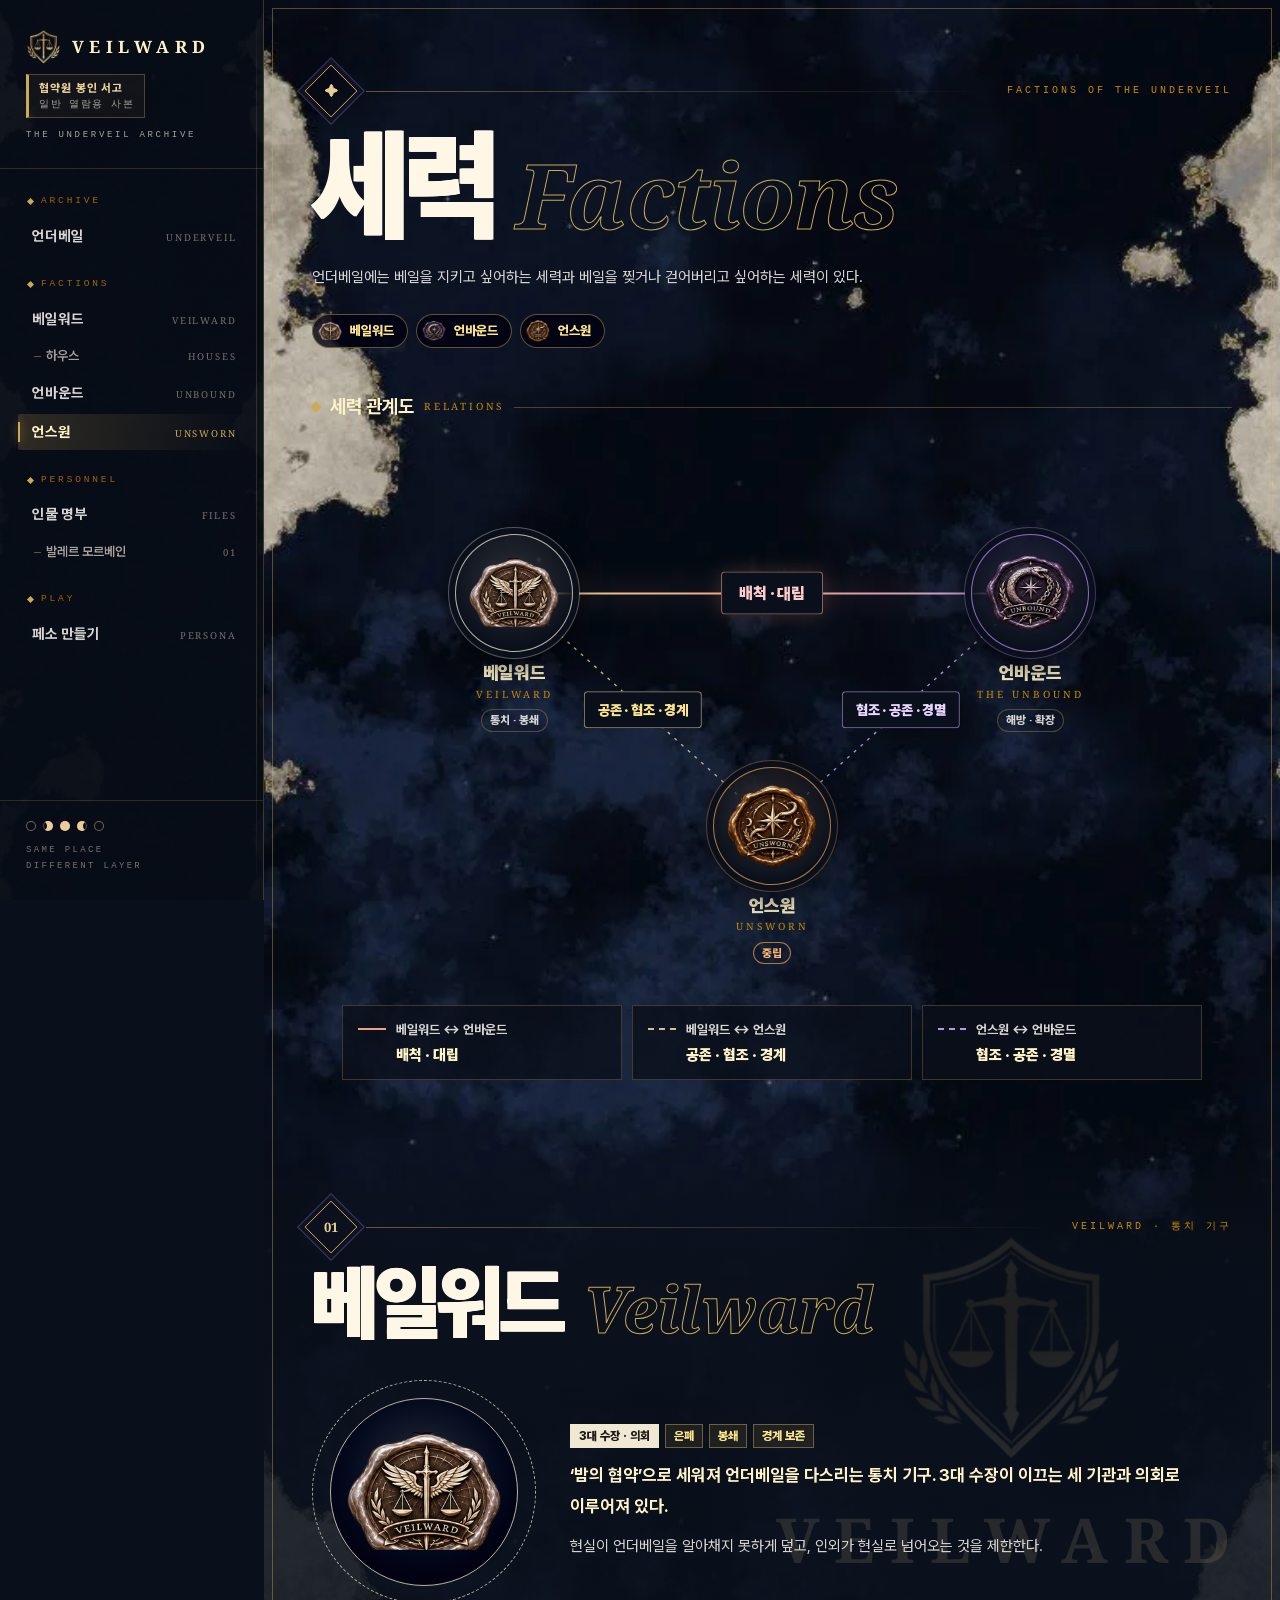
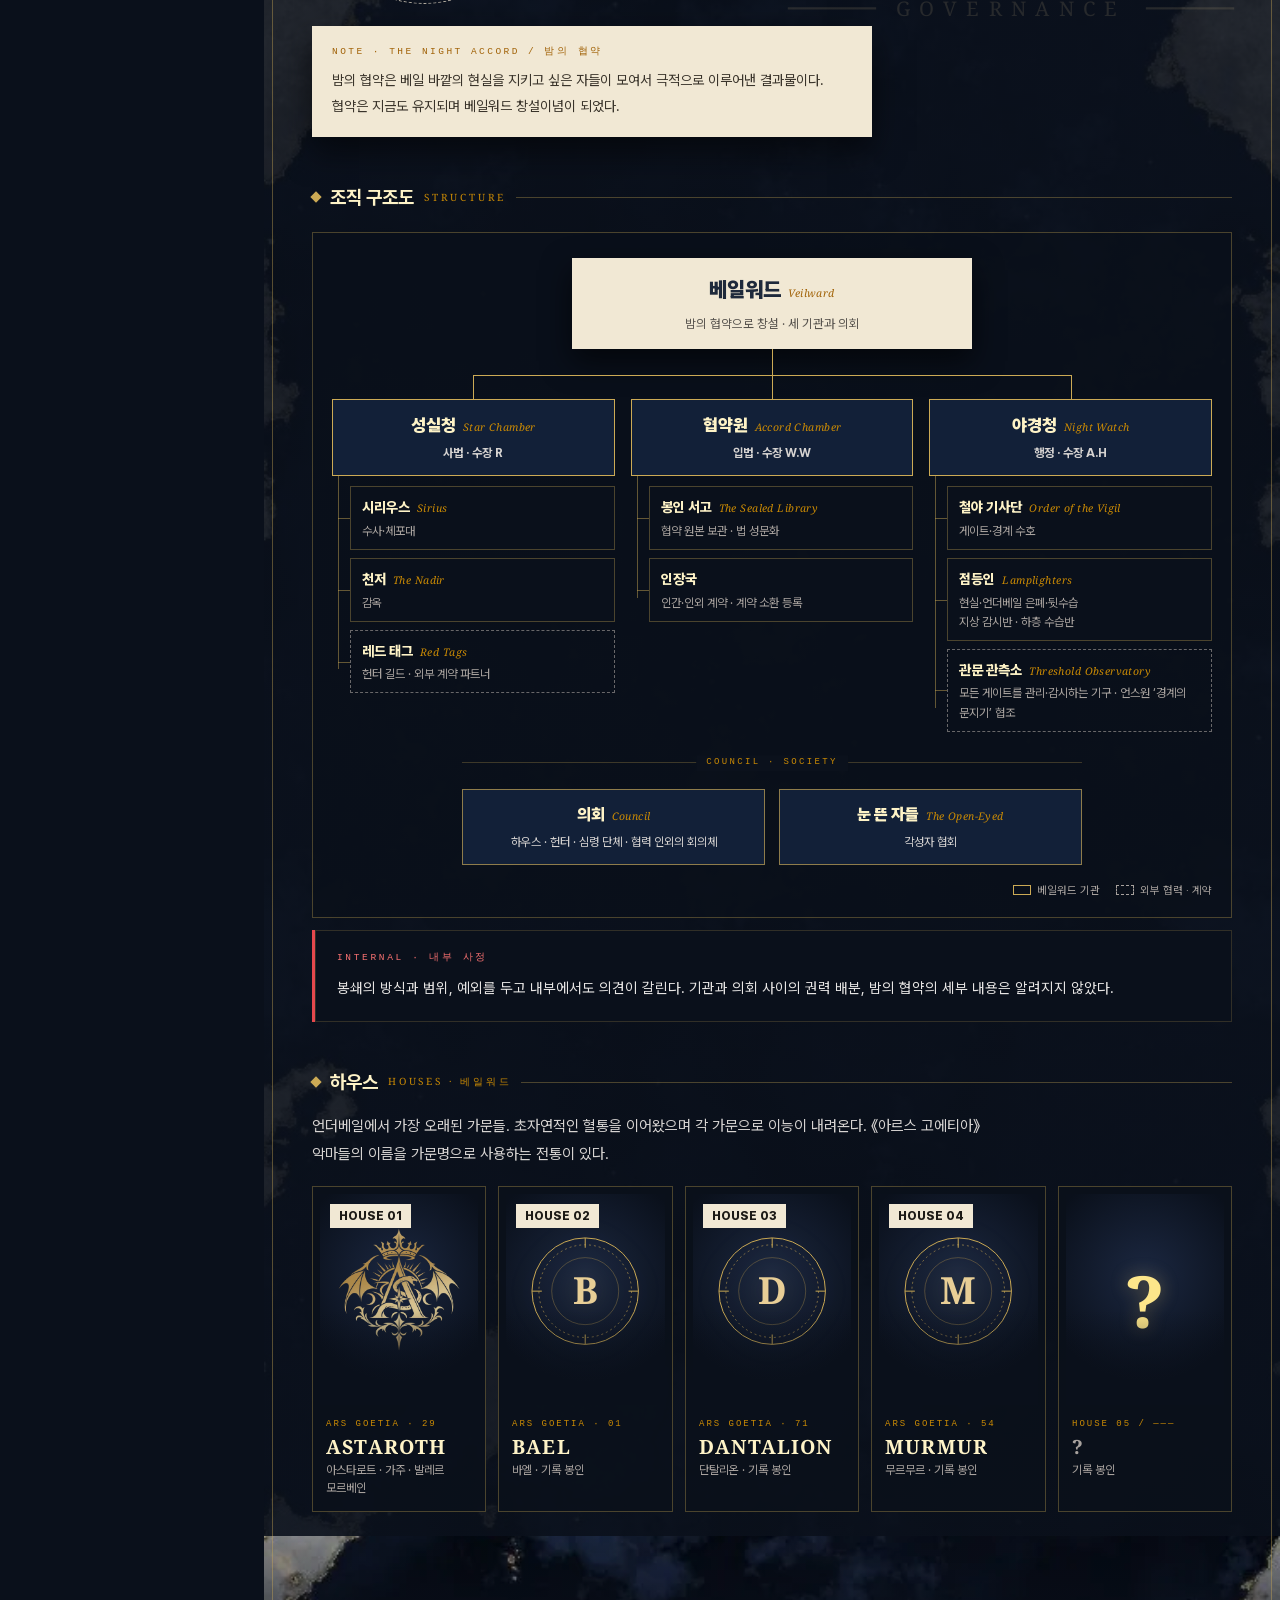
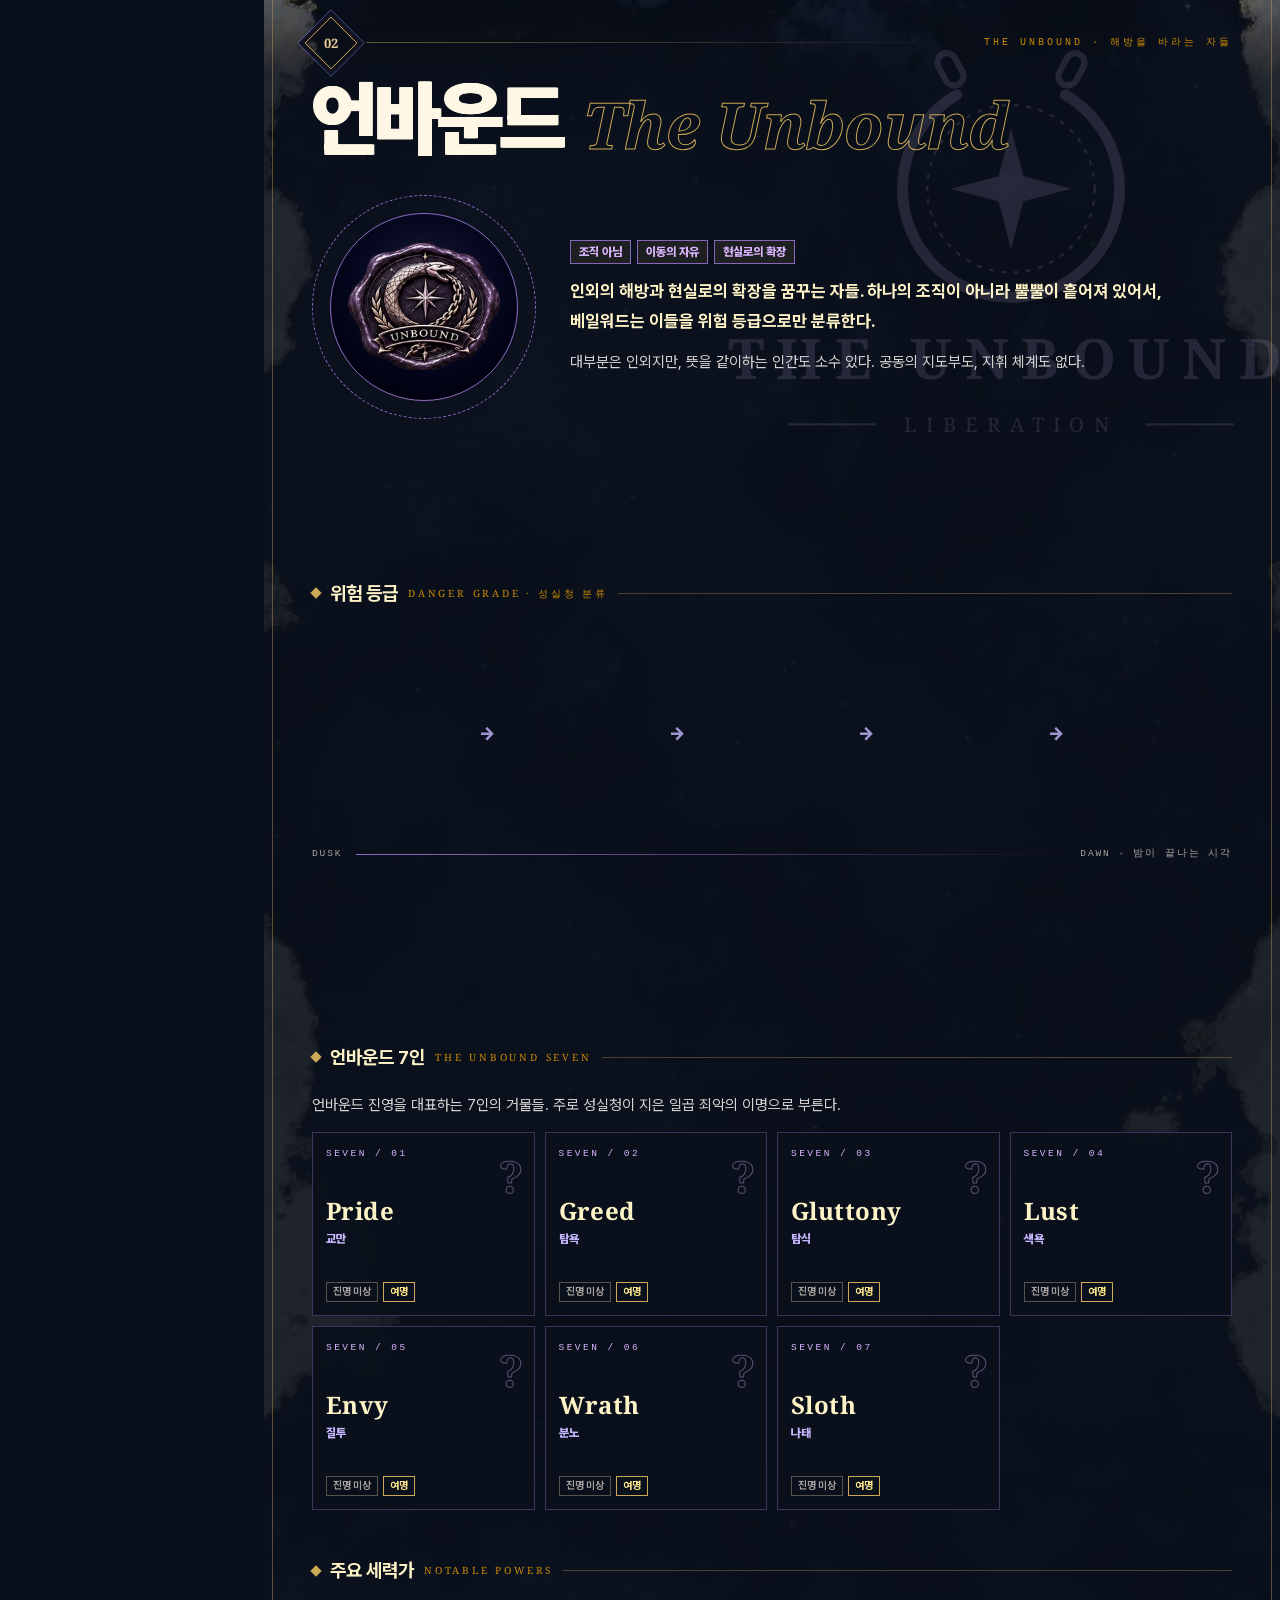
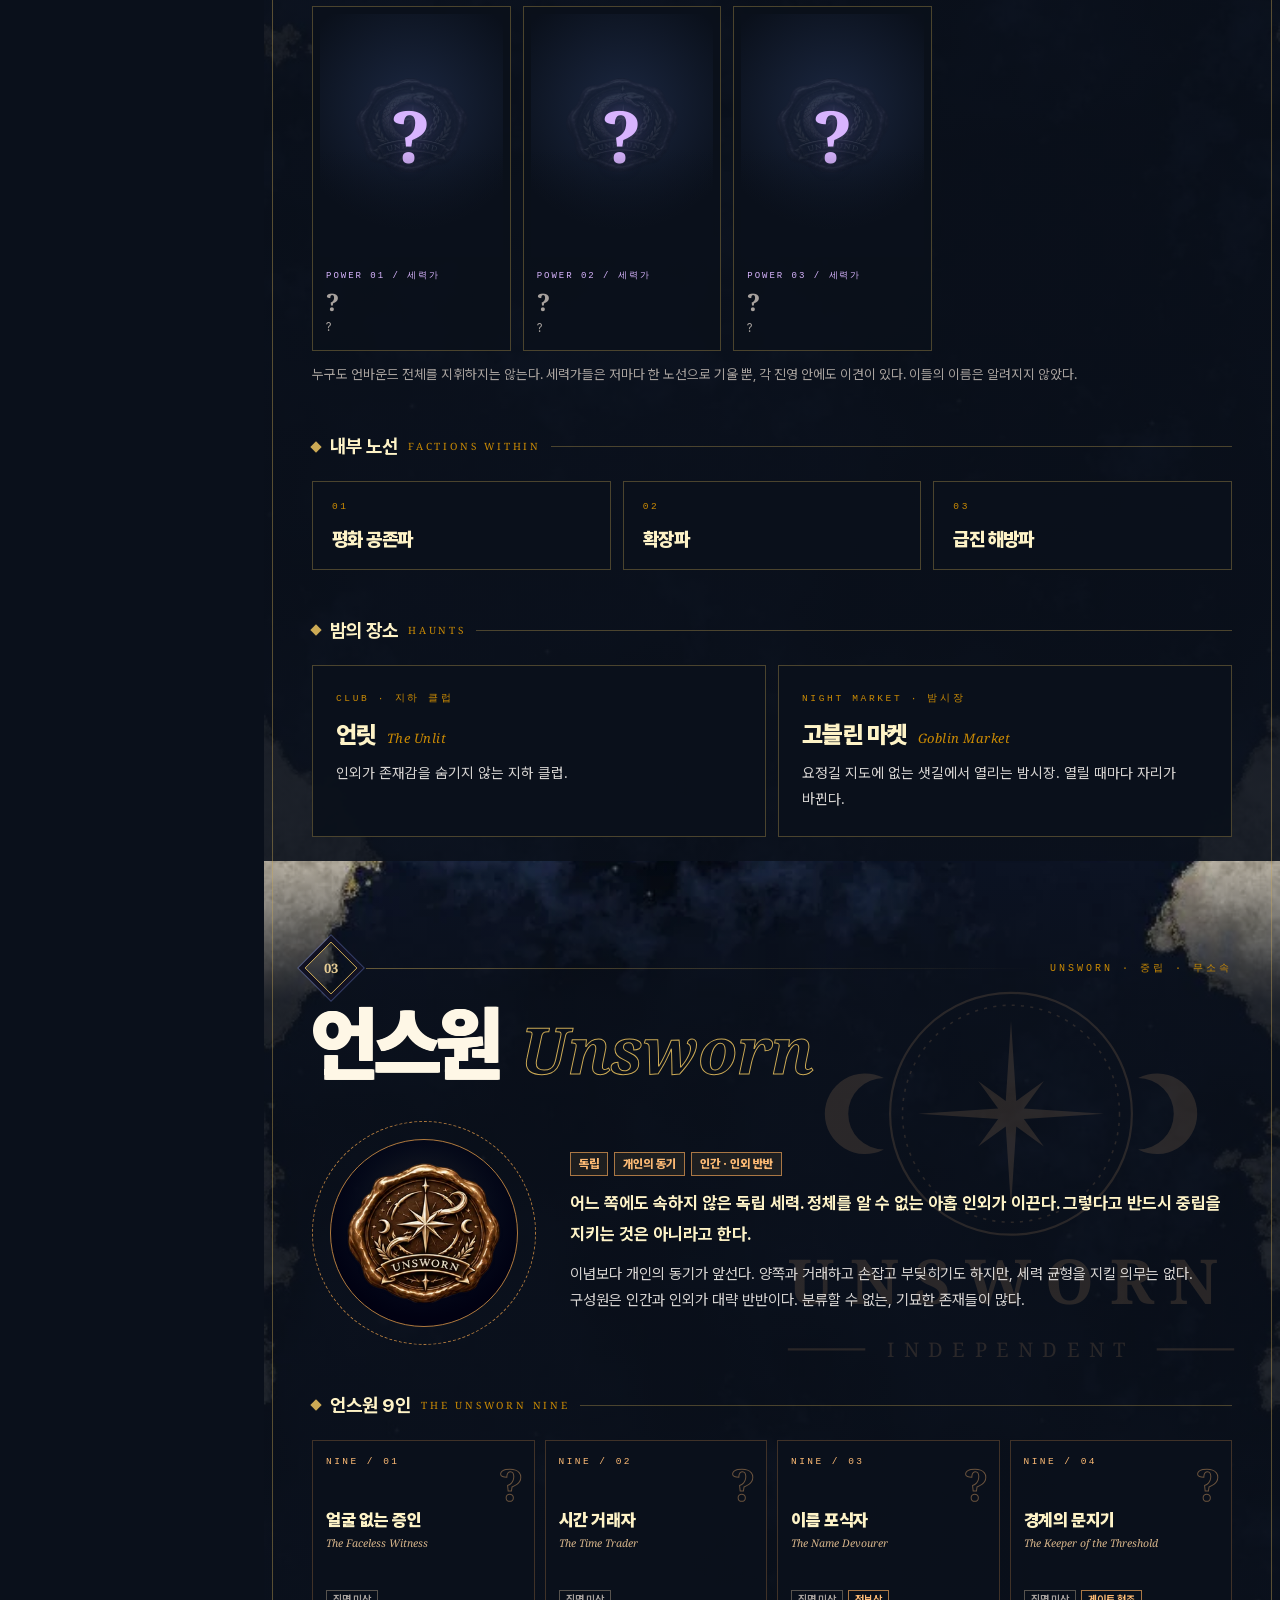
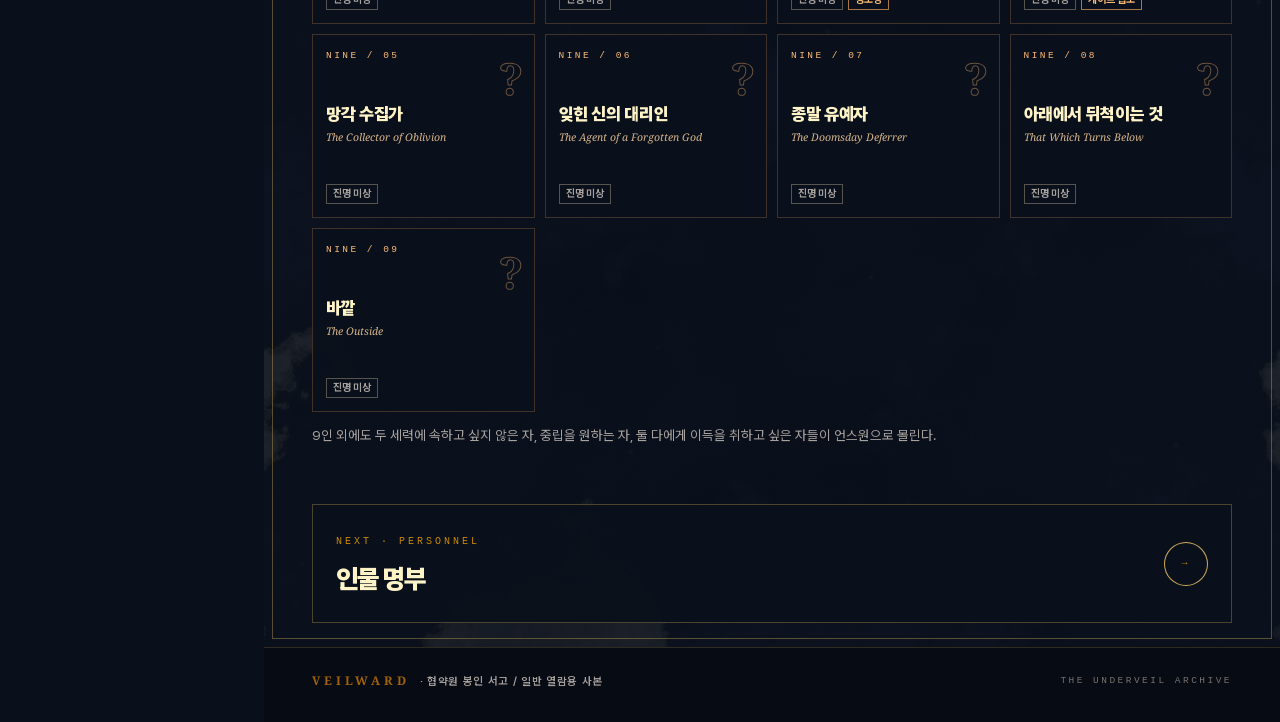
==== commit a99108db: "언스원 9인(아래에서 뒤척이는 것 · 바깥), 점등인 현실·언더베일 양쪽, 인장국 인간·인외 계약, 언바운드 명분 문서 기준 Co-Authored-By: Claude Opus 5." ====
--- a/factions.html
+++ b/factions.html
@@ -81,8 +81,8 @@
 <div class="o-top"><b>베일워드<small>Veilward</small></b><span>밤의 협약으로 창설 · 세 기관과 의회</span></div>
 <div class="o-cols">
 <div class="o-col star"><div class="o-head"><b>성실청<small>Star Chamber</small></b><span>사법 · 수장 R</span></div><div class="o-kids"><div class="o-kid"><b>시리우스<small>Sirius</small></b><span>수사·체포대</span></div><div class="o-kid"><b>천저<small>The Nadir</small></b><span>감옥</span></div><div class="o-kid ext"><b>레드 태그<small>Red Tags</small></b><span>헌터 길드 · 외부 계약 파트너</span></div></div></div>
-<div class="o-col accord"><div class="o-head"><b>협약원<small>Accord Chamber</small></b><span>입법 · 수장 W.W</span></div><div class="o-kids"><div class="o-kid"><b>봉인 서고<small>The Sealed Library</small></b><span>협약 원본 보관 · 법 성문화</span></div><div class="o-kid"><b>인장국</b><span>인외 계약 · 계약 소환 등록</span></div></div></div>
-<div class="o-col watch"><div class="o-head"><b>야경청<small>Night Watch</small></b><span>행정 · 수장 A.H</span></div><div class="o-kids"><div class="o-kid"><b>철야 기사단<small>Order of the Vigil</small></b><span>게이트·경계 수호</span></div><div class="o-kid"><b>점등인<small>Lamplighters</small></b><span>현실 쪽 은폐·뒷수습</span></div><div class="o-kid ext"><b>관문 관측소<small>Threshold Observatory</small></b><span>모든 게이트를 관리·감시하는 기구 · 언스원 ‘경계의 문지기’ 협조</span></div></div></div>
+<div class="o-col accord"><div class="o-head"><b>협약원<small>Accord Chamber</small></b><span>입법 · 수장 W.W</span></div><div class="o-kids"><div class="o-kid"><b>봉인 서고<small>The Sealed Library</small></b><span>협약 원본 보관 · 법 성문화</span></div><div class="o-kid"><b>인장국</b><span>인간·인외 계약 · 계약 소환 등록</span></div></div></div>
+<div class="o-col watch"><div class="o-head"><b>야경청<small>Night Watch</small></b><span>행정 · 수장 A.H</span></div><div class="o-kids"><div class="o-kid"><b>철야 기사단<small>Order of the Vigil</small></b><span>게이트·경계 수호</span></div><div class="o-kid"><b>점등인<small>Lamplighters</small></b><span>현실·언더베일 은폐·뒷수습<br>지상 감시반 · 하층 수습반</span></div><div class="o-kid ext"><b>관문 관측소<small>Threshold Observatory</small></b><span>모든 게이트를 관리·감시하는 기구 · 언스원 ‘경계의 문지기’ 협조</span></div></div></div>
 </div>
 <div class="o-bottom">
 <div class="o-node"><b>의회<small>Council</small></b><span>하우스 · 헌터 · 심령 단체 · 협력 인외의 회의체</span></div>
@@ -169,7 +169,7 @@
 <p style="margin:0;color:#d6d3d1">대부분은 인외지만, 뜻을 같이하는 인간도 소수 있다. 공동의 지도부도, 지휘 체계도 없다.</p>
 </div>
 </div>
-<div class="vx-notice" style="margin-top:22px" data-reveal><span>CAUSE · 명분</span><p>인외도 밤의 협약에 서명했다. 하지만 인외는 너무 많은 탄압으로 지워졌다는 게 그들의 주장이다. <b>그들은 해방을 원한다.</b></p></div>
+<div class="vx-notice" style="margin-top:22px" data-reveal><span>CAUSE · 명분</span><p>인외도 밤의 협약에 서명했다. 하지만 세월이 지나며 조항이 인외에게 불리하게 재해석되었다는 게 그들의 주장이다. <b>그들은 해방을 원한다.</b></p></div>
 <div class="vx-sub"><i></i><b>위험 등급</b><span>DANGER GRADE · 성실청 분류</span></div>
 <div class="vx-grades five">
 <div class="vx-grade" style="--g:linear-gradient(160deg,#7d5ea6,#6B4E8F 60%,#5a4079)" data-reveal><div class="r">Ⅰ<small>GRADE 01</small></div><div><b>황혼</b><span>DUSK</span></div></div>
@@ -223,21 +223,23 @@
 <div class="vx-seal" style="--c:#B07A3E"><div><i style="background-image:url(images/unsworn_seal.webp)"></i><b class="animate__animated animate__infinite animate__slideOutRight animate__slower animate__delay-2s"></b></div></div>
 <div style="display:grid;gap:12px">
 <div style="display:flex;flex-wrap:wrap;gap:6px"><span class="vx-tag" style="color:#fdba74;box-shadow:inset 0 0 0 1px #a74">독립</span><span class="vx-tag" style="color:#fdba74;box-shadow:inset 0 0 0 1px #a74">개인의 동기</span><span class="vx-tag" style="color:#fdba74;box-shadow:inset 0 0 0 1px #a74">인간 · 인외 반반</span></div>
-<p style="margin:0;font-size:17px;line-height:1.8;color:#fef3c7;font-weight:700">어느 쪽에도 속하지 않은 독립 세력. 정체를 알 수 없는 일곱 인외가 이끈다. 그렇다고 반드시 중립을 지키는 것은 아니라고 한다.</p>
+<p style="margin:0;font-size:17px;line-height:1.8;color:#fef3c7;font-weight:700">어느 쪽에도 속하지 않은 독립 세력. 정체를 알 수 없는 아홉 인외가 이끈다. 그렇다고 반드시 중립을 지키는 것은 아니라고 한다.</p>
 <p style="margin:0;color:#d6d3d1">이념보다 개인의 동기가 앞선다. 양쪽과 거래하고 손잡고 부딪히기도 하지만, 세력 균형을 지킬 의무는 없다. 구성원은 인간과 인외가 대략 반반이다. 분류할 수 없는, 기묘한 존재들이 많다.</p>
 </div>
 </div>
-<div class="vx-sub"><i></i><b>언스원 7인</b><span>THE UNSWORN SEVEN</span></div>
+<div class="vx-sub"><i></i><b>언스원 9인</b><span>THE UNSWORN NINE</span></div>
 <div class="vx-seven">
-<div data-reveal><span class="q">?</span><span class="no">SEVEN / 01</span><div><b>얼굴 없는 증인</b><small>The Faceless Witness</small></div><div class="meta"><i>진명 미상</i></div></div>
-<div data-reveal data-d="1"><span class="q">?</span><span class="no">SEVEN / 02</span><div><b>시간 거래자</b><small>The Time Trader</small></div><div class="meta"><i>진명 미상</i></div></div>
-<div data-reveal data-d="2"><span class="q">?</span><span class="no">SEVEN / 03</span><div><b>이름 포식자</b><small>The Name Devourer</small></div><div class="meta"><i>진명 미상</i><i class="on">정보상</i></div></div>
-<div data-reveal data-d="3"><span class="q">?</span><span class="no">SEVEN / 04</span><div><b>경계의 문지기</b><small>The Keeper of the Threshold</small></div><div class="meta"><i>진명 미상</i><i class="on">게이트 협조</i></div></div>
-<div data-reveal><span class="q">?</span><span class="no">SEVEN / 05</span><div><b>망각 수집가</b><small>The Collector of Oblivion</small></div><div class="meta"><i>진명 미상</i></div></div>
-<div data-reveal data-d="1"><span class="q">?</span><span class="no">SEVEN / 06</span><div><b>잊힌 신의 대리인</b><small>The Agent of a Forgotten God</small></div><div class="meta"><i>진명 미상</i></div></div>
-<div data-reveal data-d="2"><span class="q">?</span><span class="no">SEVEN / 07</span><div><b>종말 유예자</b><small>The Doomsday Deferrer</small></div><div class="meta"><i>진명 미상</i></div></div>
-</div>
-<p style="margin:12px 0 0;font-size:13.5px;color:#a8a29e">7인 외에도 두 세력에 속하고 싶지 않은 자, 중립을 원하는 자, 둘 다에게 이득을 취하고 싶은 자들이 언스원으로 몰린다.</p>
+<div data-reveal><span class="q">?</span><span class="no">NINE / 01</span><div><b>얼굴 없는 증인</b><small>The Faceless Witness</small></div><div class="meta"><i>진명 미상</i></div></div>
+<div data-reveal data-d="1"><span class="q">?</span><span class="no">NINE / 02</span><div><b>시간 거래자</b><small>The Time Trader</small></div><div class="meta"><i>진명 미상</i></div></div>
+<div data-reveal data-d="2"><span class="q">?</span><span class="no">NINE / 03</span><div><b>이름 포식자</b><small>The Name Devourer</small></div><div class="meta"><i>진명 미상</i><i class="on">정보상</i></div></div>
+<div data-reveal data-d="3"><span class="q">?</span><span class="no">NINE / 04</span><div><b>경계의 문지기</b><small>The Keeper of the Threshold</small></div><div class="meta"><i>진명 미상</i><i class="on">게이트 협조</i></div></div>
+<div data-reveal><span class="q">?</span><span class="no">NINE / 05</span><div><b>망각 수집가</b><small>The Collector of Oblivion</small></div><div class="meta"><i>진명 미상</i></div></div>
+<div data-reveal data-d="1"><span class="q">?</span><span class="no">NINE / 06</span><div><b>잊힌 신의 대리인</b><small>The Agent of a Forgotten God</small></div><div class="meta"><i>진명 미상</i></div></div>
+<div data-reveal data-d="2"><span class="q">?</span><span class="no">NINE / 07</span><div><b>종말 유예자</b><small>The Doomsday Deferrer</small></div><div class="meta"><i>진명 미상</i></div></div>
+<div data-reveal data-d="3"><span class="q">?</span><span class="no">NINE / 08</span><div><b>아래에서 뒤척이는 것</b><small>That Which Turns Below</small></div><div class="meta"><i>진명 미상</i></div></div>
+<div data-reveal><span class="q">?</span><span class="no">NINE / 09</span><div><b>바깥</b><small>The Outside</small></div><div class="meta"><i>진명 미상</i></div></div>
+</div>
+<p style="margin:12px 0 0;font-size:13.5px;color:#a8a29e">9인 외에도 두 세력에 속하고 싶지 않은 자, 중립을 원하는 자, 둘 다에게 이득을 취하고 싶은 자들이 언스원으로 몰린다.</p>
 <a class="vx-next" href="personnel.html" data-reveal><div><span>NEXT · PERSONNEL</span><b>인물 명부</b></div><span class="vx-arrow">→</span></a>
 </section>
 </main>
--- a/assets/css/site.css
+++ b/assets/css/site.css
@@ -1 +1 @@
-@font-face{font-family:Pretendard Variable;font-style:normal;font-weight:45 920;font-display:swap;src:url(../fonts/pretendard/pretendard-site.woff2)format("woff2-variations"),url(../fonts/pretendard/pretendard-site.woff2)format("woff2");unicode-range:U+20-7E,U+A0-FF,U+2000-200D,U+2010-2027,U+202F-2060,U+2160-2164,U+2190-2199,U+21A9-21AA,U+21B0-21B1,U+21B3-21B5,U+21BA-21BB,U+21D0,U+21D2,U+21D4,U+21DE-21DF,U+21E4-21E5,U+21E7,U+21EA,U+25A0-25A2,U+25AA,U+25B2-25B3,U+25B6-25B7,U+25BA-25BD,U+25C0-25C1,U+25C4-25C7,U+25CA-25CB,U+25CF,U+25E6,U+25EF,U+26A0,U+3000-3003,U+3008-3011,U+3014-301F,U+3131-3164,U+318D,U+AC00-AC01,U+AC04,U+AC08,U+AC10,U+AC13-AC14,U+AC16,U+AC19,U+AC1C,U+AC70,U+AC74,U+AC77-AC78,U+AC83,U+AC8C,U+ACA0,U+ACA8-ACA9,U+ACAC,U+ACB0,U+ACB9,U+ACBC-ACBD,U+ACC4,U+ACE0-ACE1,U+ACE4,U+ACF1,U+ACF3,U+ACF5,U+ACFC,U+AD00,U+AD1C,U+AD34,U+AD50,U+AD6C-AD6D,U+AD74,U+AD82,U+AD8C,U+ADC0,U+ADE0,U+ADF8-ADF9,U+AE00,U+AE08-AE09,U+AE30,U+AE34,U+AE38,U+AE4A,U+AE4C,U+AE4E,U+AE65,U+AE68,U+AED8,U+AF64,U+AFB8,U+AFC8-AFC9,U+AFF0,U+B00C,U+B010,U+B044,U+B048,U+B04C,U+B054,U+B05D,U+B07C,U+B098,U+B09C,U+B0A8,U+B0AE,U+B0B4,U+B0B8,U+B0D0,U+B0E5,U+B108,U+B118,U+B123-B124,U+B140,U+B150,U+B178,U+B192,U+B204,U+B208,U+B20C,U+B274,U+B290,U+B294,U+B298,U+B2A5,U+B2C8,U+B2CC,U+B2D8-B2D9,U+B2DD,U+B2E4,U+B2E8,U+B2EB-B2EC,U+B2F4-B2F5,U+B2F9,U+B2FF-B300,U+B304,U+B354-B355,U+B358,U+B36E,U+B370,U+B378,U+B3C4-B3C5,U+B3C8,U+B3CC,U+B3D9,U+B418,U+B41C,U+B420,U+B428,U+B450,U+B454,U+B458,U+B465,U+B4B7,U+B4DC-B4DD,U+B4E0,U+B4E4,U+B4F1,U+B514-B515,U+B518,U+B52A,U+B534,U+B54C,U+B5A0,U+B5BB,U+B610,U+B6AB,U+B72C,U+B73B,U+B760,U+B77C,U+B780,U+B78C-B78D,U+B791,U+B798,U+B79C,U+B7B5,U+B7C9,U+B7EC,U+B7F0,U+B7FC-B7FD,U+B801,U+B807-B808,U+B80C,U+B824-B825,U+B828,U+B839,U+B840,U+B85C-B85D,U+B860,U+B864,U+B8E8,U+B8F9,U+B958,U+B974,U+B978,U+B97C,U+B984,U+B9AC,U+B9B0,U+B9B4,U+B9BC-B9BD,U+B9BF,U+B9C1,U+B9C8-B9C9,U+B9CC,U+B9CE,U+B9D0,U+B9DD,U+B9E1,U+B9E4,U+BA38,U+BA54,U+BA70,U+BA74,U+BA78,U+BA85,U+BA87,U+BAA8-BAA9,U+BAB0,U+BABB,U+BB18,U+BB34,U+BB36,U+BB38,U+BB3B-BB3C,U+BBF8,U+BBFC,U+BBFF-BC00,U+BC14-BC15,U+BC18,U+BC1B-BC1D,U+BC24,U+BC29,U+BC30-BC31,U+BC40,U+BC84,U+BC88,U+BC8C,U+BC94-BC95,U+BCA0,U+BCC4,U+BCF4-BCF5,U+BCF8,U+BCFC,U+BD07,U+BD09,U+BD80,U+BD84,U+BD88,U+BD99,U+BE0C,U+BE10,U+BE14,U+BE44,U+BE5B,U+BE60,U+BFD0,U+BFD4,U+C05C,U+C0AC,U+C0B0,U+C0B4,U+C0BC,U+C0C1,U+C0C9,U+C0DB,U+C0DD,U+C11C-C11D,U+C120,U+C124,U+C131,U+C138,U+C14B,U+C18C-C18D,U+C190,U+C1A1,U+C1C4,U+C1FC,U+C218,U+C21C,U+C228,U+C2A4,U+C2B5,U+C2B9,U+C2DC-C2DD,U+C2E0,U+C2E4,U+C2EB-C2ED,U+C2F6,U+C369,U+C4F0,U+C4F4,U+C544-C545,U+C548,U+C54A,U+C54C,U+C54E,U+C555,U+C558,U+C55E,U+C560,U+C57C-C57D,U+C591,U+C5B4,U+C5B8,U+C5BB-C5BC,U+C5C4-C5C6,U+C5C8,U+C5D0,U+C5D4,U+C5D8,U+C5EC-C5ED,U+C5F0,U+C5F4,U+C601,U+C608,U+C624-C625,U+C628,U+C62C,U+C634,U+C637,U+C640,U+C644,U+C654-C655,U+C65C,U+C678,U+C67C,U+C694-C695,U+C6A9,U+C6B0,U+C6B4,U+C6B8,U+C6CC,U+C6D0,U+C6E0,U+C704-C705,U+C720,U+C735,U+C73C,U+C740,U+C744,U+C74C,U+C758,U+C774,U+C778,U+C77C,U+C785,U+C787-C78A,U+C790-C791,U+C798,U+C7A0-C7A1,U+C7A5,U+C7AC,U+C800-C801,U+C804,U+C808,U+C810-C811,U+C815,U+C81C-C81D,U+C838,U+C84C,U+C870-C871,U+C874,U+C881,U+C885,U+C88B,U+C8C4,U+C8E0,U+C8FC-C8FD,U+C900,U+C904,U+C911,U+C988,U+C99D,U+C9C0-C9C1,U+C9C4,U+C9C8,U+C9D0-C9D1,U+C9D3,U+C9D5,U+C9F8,U+CABD,U+CC22,U+CC28,U+CC2E,U+CC3D-CC3E,U+CC44-CC45,U+CC57,U+CC98-CC99,U+CC9C,U+CCA0,U+CCAB,U+CCAD,U+CCB4,U+CCD0,U+CD08,U+CD1D,U+CD5C,U+CD94,U+CD98,U+CD9C,U+CDE8,U+CE21,U+CE35,U+CE58,U+CE5C,U+CE60,U+CE6D,U+CE74,U+CE78,U+CE94,U+CEEC,U+CEF7,U+CF13,U+D06C,U+D074,U+D0A4,U+D0AC,U+D0C0,U+D0C4,U+D0C8,U+D0D0,U+D0DC,U+D130,U+D1A0,U+D1B5,U+D1F4,U+D22C,U+D2B8-D2B9,U+D2F0,U+D2F4,U+D305,U+D30C,U+D310,U+D314,U+D37C,U+D398,U+D3B8,U+D3C9,U+D3D0,U+D3EC-D3ED,U+D3F0,U+D45C,U+D488,U+D48D,U+D504,U+D50C,U+D540,U+D544,U+D558-D559,U+D55C,U+D560,U+D568-D569,U+D56D,U+D574,U+D588-D589,U+D5A5,U+D5CC,U+D5D8,U+D600,U+D604,U+D608,U+D611,U+D615,U+D638-D639,U+D63C,U+D64D,U+D654-D655,U+D658,U+D669,U+D68C,U+D6C4-D6C5,U+D718,U+D750,U+D758,U+D769,U+D76C,U+D788,U+D78C,U+D798,U+FF01-FF5E}@font-face{font-family:Pretendard Variable;font-style:normal;font-weight:45 920;font-display:swap;src:url(../fonts/pretendard/pretendard-ks.woff2)format("woff2-variations"),url(../fonts/pretendard/pretendard-ks.woff2)format("woff2");unicode-range:U+AC07,U+AC09-AC0A,U+AC11-AC12,U+AC15,U+AC17,U+AC1A-AC1B,U+AC1D,U+AC20,U+AC24,U+AC2C-AC2D,U+AC2F-AC31,U+AC38-AC39,U+AC3C,U+AC40,U+AC4B,U+AC4D,U+AC54,U+AC58,U+AC5C,U+AC71,U+AC7A,U+AC80-AC81,U+AC84-AC86,U+AC89-AC8B,U+AC90,U+AC94,U+AC9C-AC9D,U+AC9F,U+ACA1,U+ACAA,U+ACAF,U+ACB8,U+ACBB,U+ACC1,U+ACC8,U+ACCC,U+ACD5,U+ACD7,U+ACE7-ACE8,U+ACEA,U+ACEC,U+ACEF-ACF0,U+ACF6,U+ACFD,U+AD04,U+AD06,U+AD0C-AD0D,U+AD0F,U+AD11,U+AD18,U+AD20,U+AD29,U+AD2C-AD2D,U+AD35,U+AD38,U+AD3C,U+AD44-AD45,U+AD47,U+AD49,U+AD54,U+AD58,U+AD61,U+AD63,U+AD70,U+AD73,U+AD75-AD76,U+AD7B-AD7D,U+AD7F,U+AD81,U+AD88-AD89,U+AD90,U+AD9C-AD9D,U+ADA4,U+ADB7,U+ADC1,U+ADC4,U+ADC8,U+ADD0-ADD1,U+ADD3,U+ADDC,U+ADE4,U+ADFC,U+ADFF,U+AE01,U+AE0B,U+AE0D,U+AE14,U+AE31,U+AE37,U+AE3A,U+AE40-AE41,U+AE43,U+AE45-AE46,U+AE4D,U+AE50,U+AE54,U+AE56,U+AE5C-AE5D,U+AE5F-AE61,U+AE69,U+AE6C,U+AE70,U+AE78-AE79,U+AE7B-AE7D,U+AE84-AE85,U+AE8C,U+AEBC-AEBE,U+AEC0,U+AEC4,U+AECC-AECD,U+AECF-AED1,U+AED9,U+AEDC,U+AEE8,U+AEEB,U+AEED,U+AEF4,U+AEF8,U+AEFC,U+AF07-AF08,U+AF0D,U+AF10,U+AF2C-AF2D,U+AF30,U+AF32,U+AF34,U+AF3C-AF3D,U+AF3F,U+AF41-AF43,U+AF48-AF49,U+AF50,U+AF5C-AF5D,U+AF65,U+AF79,U+AF80,U+AF84,U+AF88,U+AF90-AF91,U+AF95,U+AF9C,U+AFB9,U+AFBC,U+AFC0,U+AFC7,U+AFCB,U+AFCD-AFCE,U+AFD4,U+AFDC,U+AFE8-AFE9,U+AFF1,U+AFF4,U+AFF8,U+B000-B001,U+B004,U+B014,U+B01C-B01D,U+B028,U+B045,U+B04A,U+B04E,U+B053,U+B055,U+B057,U+B059,U+B07D,U+B080,U+B084,U+B08C-B08D,U+B08F,U+B091,U+B099-B09A,U+B09F-B0A2,U+B0A9,U+B0AB-B0AD,U+B0AF,U+B0B1,U+B0B3,U+B0B5,U+B0BC,U+B0C4-B0C5,U+B0C7-B0C9,U+B0D1,U+B0D4,U+B0D8,U+B0E0,U+B109,U+B10B-B10C,U+B110,U+B112-B113,U+B119,U+B11B-B11D,U+B125,U+B128,U+B12C,U+B134-B135,U+B137-B139,U+B141,U+B144,U+B148,U+B151,U+B154-B155,U+B158,U+B15C,U+B160,U+B179,U+B17C,U+B180,U+B182,U+B188-B189,U+B18B,U+B18D,U+B193-B194,U+B198,U+B19C,U+B1A8,U+B1CC,U+B1D0,U+B1D4,U+B1DC-B1DD,U+B1DF,U+B1E8-B1E9,U+B1EC,U+B1F0,U+B1F9,U+B1FB,U+B1FD,U+B205,U+B20B,U+B214-B215,U+B217,U+B219,U+B220,U+B234,U+B23C,U+B258,U+B25C,U+B260,U+B268-B269,U+B275,U+B27C,U+B284-B285,U+B289,U+B291,U+B299-B29A,U+B2A0-B2A1,U+B2A3,U+B2A6,U+B2AA,U+B2AC,U+B2B0,U+B2B4,U+B2C9,U+B2D0,U+B2D2,U+B2DB,U+B2E2,U+B2E5-B2E6,U+B2ED-B2EF,U+B2F3,U+B2F7-B2F8,U+B2FA-B2FB,U+B301,U+B308,U+B310-B311,U+B313-B315,U+B31C,U+B356,U+B35B-B35C,U+B35E-B35F,U+B364-B365,U+B367,U+B369,U+B36B,U+B371,U+B374,U+B380-B381,U+B383-B385,U+B38C,U+B390,U+B394,U+B3A0-B3A1,U+B3A8,U+B3AC,U+B3CB,U+B3CE,U+B3D0,U+B3D4-B3D5,U+B3D7,U+B3DB,U+B3DD,U+B3E0,U+B3E4,U+B3E8,U+B3FC,U+B410,U+B429,U+B42B,U+B434,U+B451,U+B460-B461,U+B463,U+B46C,U+B480,U+B488,U+B49D,U+B4A4,U+B4A8,U+B4AC,U+B4B5,U+B4B9,U+B4C0,U+B4C4,U+B4C8,U+B4D0,U+B4D5,U+B4E3,U+B4E6,U+B4EC-B4ED,U+B4EF,U+B4F8,U+B51B-B51C,U+B524-B525,U+B527-B529,U+B530-B531,U+B538,U+B540-B541,U+B543-B545,U+B54B,U+B54D,U+B550,U+B554,U+B55C-B55D,U+B55F-B561,U+B5A1,U+B5A4,U+B5A8,U+B5AA-B5AB,U+B5B0-B5B1,U+B5B3-B5B5,U+B5BC-B5BD,U+B5C0,U+B5C4,U+B5CC-B5CD,U+B5CF-B5D1,U+B5D8,U+B5EC,U+B611,U+B614,U+B618,U+B625,U+B62C,U+B634,U+B648,U+B664,U+B668,U+B69C-B69D,U+B6A0,U+B6A4,U+B6AC,U+B6B1,U+B6D4,U+B6F0,U+B6F4,U+B6F8,U+B700-B701,U+B705,U+B728-B729,U+B72F-B730,U+B738-B739,U+B744,U+B748,U+B74C,U+B754-B755,U+B764,U+B768,U+B770-B771,U+B773,U+B775,U+B77D,U+B784,U+B78F-B790,U+B792,U+B796-B797,U+B799,U+B7A0,U+B7A8-B7A9,U+B7AB-B7AD,U+B7B4,U+B7B8,U+B7C7,U+B7ED,U+B7F4,U+B7FF-B800,U+B809,U+B810,U+B818-B819,U+B81B,U+B81D,U+B82C,U+B834-B835,U+B837-B838,U+B844,U+B851,U+B853,U+B86C-B86D,U+B86F,U+B871,U+B878,U+B87C,U+B88D,U+B8A8,U+B8B0,U+B8B4,U+B8B8,U+B8C0-B8C1,U+B8C3,U+B8C5,U+B8CC,U+B8D0,U+B8D4,U+B8DD,U+B8DF,U+B8E1,U+B8E9,U+B8EC,U+B8F0,U+B8F8,U+B8FB,U+B8FD,U+B904,U+B918,U+B920,U+B93C-B93D,U+B940,U+B944,U+B94C,U+B94F,U+B951,U+B959,U+B95C,U+B960,U+B968-B969,U+B96B,U+B96D,U+B975,U+B985,U+B987,U+B989-B98A,U+B98D-B98E,U+B9AD,U+B9CF,U+B9D1-B9D2,U+B9D8-B9D9,U+B9DB,U+B9DE,U+B9E3,U+B9E5,U+B9E8,U+B9EC,U+B9F4-B9F5,U+B9F7-B9FA,U+BA00-BA01,U+BA08,U+BA15,U+BA39,U+BA3C,U+BA40,U+BA42,U+BA48-BA49,U+BA4B,U+BA4D-BA4E,U+BA53,U+BA55,U+BA58,U+BA5C,U+BA64-BA65,U+BA67-BA69,U+BA71,U+BA83-BA84,U+BA8C,U+BAAB-BAAC,U+BAB2,U+BAB8-BAB9,U+BABD,U+BAC4,U+BAC8,U+BAD8-BAD9,U+BAFC,U+BB00,U+BB04,U+BB0D,U+BB0F,U+BB11,U+BB1C,U+BB20,U+BB29,U+BB2B,U+BB35,U+BB3D-BB3E,U+BB44-BB45,U+BB47,U+BB49,U+BB4D,U+BB4F-BB50,U+BB54,U+BB58,U+BB61,U+BB63,U+BB6C,U+BB88,U+BB8C,U+BB90,U+BBA4,U+BBA8,U+BBAC,U+BBB4,U+BBB7,U+BBC0,U+BBC4,U+BBC8,U+BBD0,U+BBD3,U+BBF9,U+BC02,U+BC08-BC09,U+BC0B-BC0D,U+BC0F,U+BC11,U+BC16-BC17,U+BC1E-BC1F,U+BC25,U+BC27,U+BC2D,U+BC34,U+BC38,U+BC41,U+BC43-BC45,U+BC49,U+BC4C-BC4D,U+BC50,U+BC5D,U+BC85,U+BC8B,U+BC8E,U+BC97,U+BC99-BC9A,U+BCA1,U+BCA4,U+BCA7-BCA8,U+BCB0-BCB1,U+BCB3-BCB5,U+BCBC-BCBD,U+BCC0,U+BCCD,U+BCCF-BCD1,U+BCD5,U+BCD8,U+BCDC,U+BCF6,U+BD04-BD05,U+BD10,U+BD14,U+BD24,U+BD2C,U+BD40,U+BD48-BD49,U+BD4C,U+BD50,U+BD58-BD59,U+BD64,U+BD68,U+BD81,U+BD87,U+BD89-BD8A,U+BD90-BD91,U+BD93,U+BD95,U+BD9A,U+BD9C,U+BDA4,U+BDB0,U+BDB8,U+BDD4-BDD5,U+BDD8,U+BDDC,U+BDE9,U+BDF0,U+BDF4,U+BDF8,U+BE00,U+BE03,U+BE05,U+BE0D,U+BE1C-BE1D,U+BE1F,U+BE45,U+BE48,U+BE4C,U+BE4E,U+BE54-BE55,U+BE57,U+BE59-BE5A,U+BE61,U+BE64,U+BE68,U+BE6A,U+BE70-BE71,U+BE73-BE75,U+BE7B-BE7D,U+BE80,U+BE84,U+BE8C-BE8D,U+BE8F-BE91,U+BE98-BE99,U+BEA8,U+BED0-BED1,U+BED4,U+BED7-BED8,U+BEE0,U+BEE3-BEE5,U+BEEC,U+BF01,U+BF08-BF09,U+BF18-BF19,U+BF1B-BF1D,U+BF40-BF41,U+BF44,U+BF48,U+BF50-BF51,U+BF55,U+BF94,U+BFB0,U+BFC5,U+BFCC-BFCD,U+BFDC,U+BFDF,U+BFE1,U+C03C,U+C051,U+C058,U+C060,U+C068-C069,U+C090-C091,U+C094,U+C098,U+C0A0-C0A1,U+C0A3,U+C0A5,U+C0AD,U+C0AF,U+C0B3,U+C0B5-C0B6,U+C0BD,U+C0BF-C0C0,U+C0C5,U+C0C8,U+C0CC,U+C0D0,U+C0D8-C0D9,U+C0DC,U+C0E4-C0E5,U+C0E8,U+C0EC,U+C0F4-C0F5,U+C0F7,U+C0F9,U+C100,U+C104,U+C108,U+C110,U+C115,U+C11E-C11F,U+C123,U+C126-C127,U+C12C-C12D,U+C12F-C130,U+C136,U+C139,U+C13C,U+C140,U+C148-C149,U+C14C-C14D,U+C154-C155,U+C158,U+C15C,U+C164-C165,U+C167-C169,U+C170,U+C174,U+C178,U+C185,U+C18E,U+C194,U+C196,U+C19C-C19D,U+C19F,U+C1A5,U+C1A8-C1A9,U+C1AC,U+C1B0,U+C1BD,U+C1C8,U+C1CC,U+C1D4,U+C1D7-C1D8,U+C1E0,U+C1E4,U+C1E8,U+C1F0-C1F1,U+C1F3,U+C1FD,U+C200,U+C204,U+C20C-C20D,U+C20F,U+C211,U+C219,U+C21F-C220,U+C229,U+C22B,U+C22D,U+C22F,U+C231-C232,U+C234,U+C248,U+C250-C251,U+C254,U+C258,U+C260,U+C265,U+C26C-C26D,U+C270,U+C274,U+C27C-C27D,U+C27F,U+C281,U+C288-C289,U+C290,U+C298,U+C29B,U+C29D,U+C2A5,U+C2A8,U+C2AC-C2AD,U+C2B4,U+C2B7,U+C2E3,U+C2EF,U+C2F1,U+C2F8-C2F9,U+C2FB-C2FC,U+C300,U+C308-C309,U+C30C-C30D,U+C313-C315,U+C318,U+C31C,U+C324-C325,U+C328-C329,U+C345,U+C368,U+C36C,U+C370,U+C372,U+C378-C379,U+C37C-C37D,U+C384,U+C388,U+C38C,U+C3C0,U+C3D8-C3D9,U+C3DC,U+C3DF-C3E0,U+C3E2,U+C3E8-C3E9,U+C3ED,U+C3F4-C3F5,U+C3F8,U+C408,U+C410,U+C424,U+C42C,U+C430,U+C434,U+C43C-C43D,U+C448,U+C464-C465,U+C468,U+C46C,U+C474-C475,U+C479,U+C480,U+C494,U+C49C,U+C4B8,U+C4BC,U+C4E9,U+C4F1,U+C4F8,U+C4FA,U+C4FF-C501,U+C50C,U+C510,U+C514,U+C51C,U+C528-C529,U+C52C,U+C530,U+C538-C539,U+C53B,U+C53D,U+C549,U+C54D,U+C553-C554,U+C557,U+C559,U+C55D,U+C561,U+C564,U+C568,U+C570-C571,U+C573-C575,U+C580,U+C584,U+C587,U+C58C-C58D,U+C58F,U+C595,U+C597-C598,U+C59C,U+C5A0,U+C5A9,U+C5B5,U+C5B9,U+C5BD-C5BE,U+C5C7,U+C5C9-C5CA,U+C5CC,U+C5CE,U+C5D1,U+C5E0-C5E1,U+C5E3,U+C5E5,U+C5EE,U+C5F6-C5F7,U+C5FC-C600,U+C605-C607,U+C60C,U+C610,U+C618-C619,U+C61B-C61C,U+C62D-C62E,U+C630,U+C633,U+C635,U+C639,U+C63B,U+C641,U+C648,U+C650-C651,U+C653,U+C65D,U+C660,U+C66C,U+C66F,U+C671,U+C679,U+C680,U+C688-C689,U+C68B,U+C68D,U+C698,U+C69C,U+C6A4-C6A5,U+C6A7,U+C6B1,U+C6B9-C6BA,U+C6C0-C6C1,U+C6C3,U+C6C5,U+C6CD,U+C6D4,U+C6DC-C6DD,U+C6E1,U+C6E8-C6E9,U+C6EC,U+C6F0,U+C6F8-C6F9,U+C6FD,U+C708,U+C70C,U+C714-C715,U+C717,U+C719,U+C721,U+C724,U+C728,U+C730-C731,U+C733,U+C737,U+C73D,U+C74A,U+C74D,U+C74F,U+C751-C757,U+C75C,U+C760,U+C768,U+C76B,U+C775,U+C77D-C77E,U+C783-C784,U+C78E,U+C794,U+C796-C797,U+C79A,U+C7A3-C7A4,U+C7A6,U+C7AD,U+C7B0,U+C7B4,U+C7BC-C7BD,U+C7BF-C7C1,U+C7C8-C7C9,U+C7CC,U+C7CE,U+C7D0,U+C7D8,U+C7DD,U+C7E4,U+C7E8,U+C7EC,U+C80A,U+C813,U+C816,U+C820,U+C824,U+C82C-C82D,U+C82F,U+C831,U+C83C,U+C840,U+C848-C849,U+C84D,U+C854,U+C878,U+C87A,U+C880,U+C883,U+C886-C887,U+C88C-C88D,U+C894,U+C89D,U+C89F,U+C8A1,U+C8A8,U+C8BC-C8BD,U+C8C8,U+C8CC,U+C8D4-C8D5,U+C8D7,U+C8D9,U+C8E1,U+C8E4,U+C8F5,U+C905-C906,U+C90C-C90D,U+C90F,U+C918,U+C92C,U+C934,U+C950-C951,U+C954,U+C958,U+C960-C961,U+C963,U+C96C,U+C970,U+C974,U+C97C,U+C989,U+C98C,U+C990,U+C998-C999,U+C99B,U+C9C7,U+C9CA,U+C9D6,U+C9D9-C9DA,U+C9DC-C9DD,U+C9E0,U+C9E2,U+C9E4,U+C9E7,U+C9EC-C9ED,U+C9EF-C9F1,U+C9F9,U+C9FC,U+CA00,U+CA08-CA09,U+CA0B-CA0D,U+CA14,U+CA18,U+CA29,U+CA4C-CA4D,U+CA50,U+CA54,U+CA5C-CA5D,U+CA5F-CA61,U+CA68,U+CA7D,U+CA84,U+CA98,U+CABC,U+CAC0,U+CAC4,U+CACC-CACD,U+CACF,U+CAD1,U+CAD3,U+CAD8-CAD9,U+CAE0,U+CAEC,U+CAF4,U+CB08,U+CB10,U+CB14,U+CB18,U+CB20-CB21,U+CB41,U+CB48-CB49,U+CB4C,U+CB50,U+CB58-CB59,U+CB5D,U+CB64,U+CB78-CB79,U+CB9C,U+CBB8,U+CBD4,U+CBE4,U+CBE7,U+CBE9,U+CC0C-CC0D,U+CC10,U+CC14,U+CC1C-CC1D,U+CC21,U+CC27,U+CC29,U+CC2C,U+CC30,U+CC38-CC39,U+CC3B-CC3C,U+CC48,U+CC4C,U+CC54-CC55,U+CC58-CC59,U+CC60,U+CC64,U+CC66,U+CC68,U+CC70,U+CC75,U+CCA8-CCA9,U+CCAC,U+CCB5,U+CCB8,U+CCBC,U+CCC4-CCC5,U+CCC7,U+CCC9,U+CCD4,U+CCE4,U+CCEC,U+CCF0,U+CD01,U+CD09,U+CD0C,U+CD10,U+CD18-CD19,U+CD1B,U+CD24,U+CD28,U+CD2C,U+CD39,U+CD60,U+CD64,U+CD6C-CD6D,U+CD6F,U+CD71,U+CD78,U+CD88,U+CD95,U+CDA4-CDA5,U+CDA7,U+CDA9,U+CDB0,U+CDC4,U+CDCC,U+CDD0,U+CDEC,U+CDF0,U+CDF8-CDF9,U+CDFB,U+CDFD,U+CE04,U+CE08,U+CE0C,U+CE14,U+CE19,U+CE20,U+CE24,U+CE28,U+CE30-CE31,U+CE33,U+CE59,U+CE5F,U+CE61,U+CE68-CE69,U+CE6B,U+CE75,U+CE7C,U+CE84-CE85,U+CE87,U+CE89,U+CE90-CE91,U+CE98,U+CEA0-CEA1,U+CEA3-CEA5,U+CEAC-CEAD,U+CEC1,U+CEE4-CEE5,U+CEE8,U+CEEB,U+CEF4-CEF5,U+CEF8-CEF9,U+CF00-CF01,U+CF04,U+CF08,U+CF10-CF11,U+CF15,U+CF1C,U+CF20,U+CF24,U+CF2C-CF2D,U+CF2F-CF31,U+CF38,U+CF54-CF55,U+CF58,U+CF5C,U+CF64-CF65,U+CF67,U+CF69,U+CF70-CF71,U+CF74,U+CF78,U+CF80,U+CF85,U+CF8C,U+CFA1,U+CFA8,U+CFB0,U+CFC4,U+CFE0-CFE1,U+CFE4,U+CFE8,U+CFF0-CFF1,U+CFF3,U+CFF5,U+CFFC,U+D000,U+D004,U+D011,U+D018,U+D02D,U+D034-D035,U+D038,U+D03C,U+D044-D045,U+D047,U+D049,U+D050,U+D054,U+D058,U+D060,U+D06D,U+D070,U+D07C-D07D,U+D081,U+D0A5,U+D0A8,U+D0B4-D0B5,U+D0B7,U+D0B9,U+D0C1,U+D0C9,U+D0D1,U+D0D3-D0D5,U+D0DD,U+D0E0,U+D0E4,U+D0EC-D0ED,U+D0EF-D0F1,U+D0F8,U+D10D,U+D131,U+D134,U+D138,U+D13A,U+D140-D141,U+D143-D145,U+D14C-D14D,U+D150,U+D154,U+D15C-D15D,U+D15F,U+D161,U+D168,U+D16C,U+D17C,U+D184,U+D188,U+D1A1,U+D1A4,U+D1A8,U+D1B0-D1B1,U+D1B3,U+D1BA,U+D1BC,U+D1C0,U+D1D8,U+D1F8,U+D207,U+D209,U+D210,U+D22D,U+D230,U+D234,U+D23C-D23D,U+D23F,U+D241,U+D248,U+D25C,U+D264,U+D280-D281,U+D284,U+D288,U+D290-D291,U+D295,U+D29C,U+D2A0,U+D2A4,U+D2AC,U+D2B1,U+D2BC,U+D2BF-D2C0,U+D2C2,U+D2C8-D2C9,U+D2CB,U+D2D4,U+D2D8,U+D2DC,U+D2E4-D2E5,U+D2F1,U+D2F8,U+D300-D301,U+D303,U+D30D-D30E,U+D316,U+D31C-D31D,U+D31F-D321,U+D325,U+D328-D329,U+D32C,U+D330,U+D338-D339,U+D33B-D33D,U+D344-D345,U+D37D,U+D380,U+D384,U+D38C-D38D,U+D38F-D391,U+D399,U+D39C,U+D3A0,U+D3A8-D3A9,U+D3AB,U+D3AD,U+D3B4,U+D3BC,U+D3C4-D3C5,U+D3C8,U+D3D8,U+D3E1,U+D3E3,U+D3F4,U+D3FC-D3FD,U+D3FF,U+D401,U+D408,U+D41D,U+D440,U+D444,U+D460,U+D464,U+D46D,U+D46F,U+D478-D479,U+D47C,U+D47F-D480,U+D482,U+D489,U+D48B,U+D494,U+D4A9,U+D4CC,U+D4D0,U+D4D4,U+D4DC,U+D4DF,U+D4E8,U+D4EC,U+D4F0,U+D4F8,U+D4FB,U+D4FD,U+D508,U+D514-D515,U+D517,U+D53C-D53D,U+D54C-D54D,U+D54F,U+D551,U+D565,U+D56B,U+D575,U+D578,U+D57C,U+D584-D585,U+D587,U+D590,U+D5C8-D5C9,U+D5D0,U+D5D2,U+D5D9,U+D5DB,U+D5DD,U+D5E4-D5E5,U+D5E8,U+D5EC,U+D5F4-D5F5,U+D5F7,U+D5F9,U+D601,U+D610,U+D613-D614,U+D61C,U+D620,U+D624,U+D62D,U+D640,U+D645,U+D648-D649,U+D64B,U+D651,U+D65C,U+D667,U+D670-D671,U+D674,U+D683,U+D685,U+D68D,U+D690,U+D694,U+D69D,U+D69F,U+D6A1,U+D6A8,U+D6AC,U+D6B0,U+D6B9,U+D6BB,U+D6C8,U+D6CC,U+D6D1,U+D6D4,U+D6D7,U+D6D9,U+D6E0,U+D6E4,U+D6E8,U+D6F0,U+D6F5,U+D6FC-D6FD,U+D700,U+D704,U+D711,U+D719,U+D71C,U+D720,U+D728-D729,U+D72B,U+D72D,U+D734-D735,U+D738,U+D73C,U+D744,U+D747,U+D749,U+D751,U+D754,U+D756-D757,U+D759,U+D760-D761,U+D763,U+D765,U+D770,U+D774,U+D77C-D77D,U+D781,U+D789,U+D790,U+D799,U+D79B,U+D79D}*,:after,:before{--tw-border-spacing-x:0;--tw-border-spacing-y:0;--tw-translate-x:0;--tw-translate-y:0;--tw-rotate:0;--tw-skew-x:0;--tw-skew-y:0;--tw-scale-x:1;--tw-scale-y:1;--tw-pan-x: ;--tw-pan-y: ;--tw-pinch-zoom: ;--tw-scroll-snap-strictness:proximity;--tw-gradient-from-position: ;--tw-gradient-via-position: ;--tw-gradient-to-position: ;--tw-ordinal: ;--tw-slashed-zero: ;--tw-numeric-figure: ;--tw-numeric-spacing: ;--tw-numeric-fraction: ;--tw-ring-inset: ;--tw-ring-offset-width:0px;--tw-ring-offset-color:#fff;--tw-ring-color:#3b82f680;--tw-ring-offset-shadow:0 0 #0000;--tw-ring-shadow:0 0 #0000;--tw-shadow:0 0 #0000;--tw-shadow-colored:0 0 #0000;--tw-blur: ;--tw-brightness: ;--tw-contrast: ;--tw-grayscale: ;--tw-hue-rotate: ;--tw-invert: ;--tw-saturate: ;--tw-sepia: ;--tw-drop-shadow: ;--tw-backdrop-blur: ;--tw-backdrop-brightness: ;--tw-backdrop-contrast: ;--tw-backdrop-grayscale: ;--tw-backdrop-hue-rotate: ;--tw-backdrop-invert: ;--tw-backdrop-opacity: ;--tw-backdrop-saturate: ;--tw-backdrop-sepia: ;--tw-contain-size: ;--tw-contain-layout: ;--tw-contain-paint: ;--tw-contain-style: }::backdrop{--tw-border-spacing-x:0;--tw-border-spacing-y:0;--tw-translate-x:0;--tw-translate-y:0;--tw-rotate:0;--tw-skew-x:0;--tw-skew-y:0;--tw-scale-x:1;--tw-scale-y:1;--tw-pan-x: ;--tw-pan-y: ;--tw-pinch-zoom: ;--tw-scroll-snap-strictness:proximity;--tw-gradient-from-position: ;--tw-gradient-via-position: ;--tw-gradient-to-position: ;--tw-ordinal: ;--tw-slashed-zero: ;--tw-numeric-figure: ;--tw-numeric-spacing: ;--tw-numeric-fraction: ;--tw-ring-inset: ;--tw-ring-offset-width:0px;--tw-ring-offset-color:#fff;--tw-ring-color:#3b82f680;--tw-ring-offset-shadow:0 0 #0000;--tw-ring-shadow:0 0 #0000;--tw-shadow:0 0 #0000;--tw-shadow-colored:0 0 #0000;--tw-blur: ;--tw-brightness: ;--tw-contrast: ;--tw-grayscale: ;--tw-hue-rotate: ;--tw-invert: ;--tw-saturate: ;--tw-sepia: ;--tw-drop-shadow: ;--tw-backdrop-blur: ;--tw-backdrop-brightness: ;--tw-backdrop-contrast: ;--tw-backdrop-grayscale: ;--tw-backdrop-hue-rotate: ;--tw-backdrop-invert: ;--tw-backdrop-opacity: ;--tw-backdrop-saturate: ;--tw-backdrop-sepia: ;--tw-contain-size: ;--tw-contain-layout: ;--tw-contain-paint: ;--tw-contain-style: }.absolute{position:absolute}.relative{position:relative}.inset-0{top:0;bottom:0;left:0;right:0}.inset-2{top:.5rem;bottom:.5rem;left:.5rem;right:.5rem}.inset-x-0{left:0;right:0}.inset-y-0{top:0;bottom:0}.-left-40{left:-10rem}.-left-80{left:-20rem}.-right-28{right:-7rem}.left-0{left:0}.left-1\/2{left:50%}.left-40{left:10rem}.right-0{right:0}.top-0{top:0}.top-1\/2{top:50%}.top-12{top:3rem}.m-auto{margin:auto}.mx-1{margin-left:.25rem;margin-right:.25rem}.mx-5{margin-left:1.25rem;margin-right:1.25rem}.mx-6{margin-left:1.5rem;margin-right:1.5rem}.-ml-0\.5{margin-left:-.125rem}.ml-1{margin-left:.25rem}.ml-auto{margin-left:auto}.mt-1{margin-top:.25rem}.mt-2{margin-top:.5rem}.mt-4{margin-top:1rem}.mt-5{margin-top:1.25rem}.mt-6{margin-top:1.5rem}.mt-8{margin-top:2rem}.box-border{box-sizing:border-box}.box-content{box-sizing:content-box}.block{display:block}.inline-block{display:inline-block}.flex{display:flex}.grid{display:grid}.h-1{height:.25rem}.h-10{height:2.5rem}.h-11{height:2.75rem}.h-16{height:4rem}.h-2{height:.5rem}.h-20{height:5rem}.h-28{height:7rem}.h-3{height:.75rem}.h-3\.5{height:.875rem}.h-32{height:8rem}.h-4{height:1rem}.h-44{height:11rem}.h-5{height:1.25rem}.h-52{height:13rem}.h-6{height:1.5rem}.h-72{height:18rem}.h-9{height:2.25rem}.h-px{height:1px}.w-1{width:.25rem}.w-10{width:2.5rem}.w-11{width:2.75rem}.w-16{width:4rem}.w-2{width:.5rem}.w-20{width:5rem}.w-24{width:6rem}.w-28{width:7rem}.w-3{width:.75rem}.w-3\.5{width:.875rem}.w-4{width:1rem}.w-44{width:11rem}.w-72{width:18rem}.w-9{width:2.25rem}.w-full{width:100%}.w-max{width:-webkit-max-content;width:max-content}.w-px{width:1px}.flex-1{flex:1}.shrink-0{flex-shrink:0}.origin-bottom{transform-origin:bottom}.origin-top{transform-origin:top}.-rotate-1{--tw-rotate:-1deg}.-rotate-1,.-rotate-12{transform:translate(var(--tw-translate-x),var(--tw-translate-y)) rotate(var(--tw-rotate)) skewX(var(--tw-skew-x)) skewY(var(--tw-skew-y)) scaleX(var(--tw-scale-x)) scaleY(var(--tw-scale-y))}.-rotate-12{--tw-rotate:-12deg}.-rotate-45{--tw-rotate:-45deg;transform:translate(var(--tw-translate-x),var(--tw-translate-y)) rotate(var(--tw-rotate)) skewX(var(--tw-skew-x)) skewY(var(--tw-skew-y)) scaleX(var(--tw-scale-x)) scaleY(var(--tw-scale-y))}.rotate-12{--tw-rotate:12deg;transform:translate(var(--tw-translate-x),var(--tw-translate-y)) rotate(var(--tw-rotate)) skewX(var(--tw-skew-x)) skewY(var(--tw-skew-y)) scaleX(var(--tw-scale-x)) scaleY(var(--tw-scale-y))}.rotate-45{transform:translate(var(--tw-translate-x),var(--tw-translate-y)) rotate(var(--tw-rotate)) skewX(var(--tw-skew-x)) skewY(var(--tw-skew-y)) scaleX(var(--tw-scale-x)) scaleY(var(--tw-scale-y));--tw-rotate:45deg}.-skew-x-12{--tw-skew-x:-12deg}.-scale-x-100,.-skew-x-12{transform:translate(var(--tw-translate-x),var(--tw-translate-y)) rotate(var(--tw-rotate)) skewX(var(--tw-skew-x)) skewY(var(--tw-skew-y)) scaleX(var(--tw-scale-x)) scaleY(var(--tw-scale-y))}.-scale-x-100{--tw-scale-x:-1}.scale-y-110{transform:translate(var(--tw-translate-x),var(--tw-translate-y)) rotate(var(--tw-rotate)) skewX(var(--tw-skew-x)) skewY(var(--tw-skew-y)) scaleX(var(--tw-scale-x)) scaleY(var(--tw-scale-y));--tw-scale-y:1.1}.transform{transform:translate(var(--tw-translate-x),var(--tw-translate-y)) rotate(var(--tw-rotate)) skewX(var(--tw-skew-x)) skewY(var(--tw-skew-y)) scaleX(var(--tw-scale-x)) scaleY(var(--tw-scale-y))}.grid-cols-4{grid-template-columns:repeat(4,minmax(0,1fr))}.flex-col{flex-direction:column}.flex-wrap{flex-wrap:wrap}.place-items-center{place-items:center}.content-start{align-content:flex-start}.items-start{align-items:flex-start}.items-end{align-items:flex-end}.items-center{align-items:center}.items-baseline{align-items:baseline}.justify-between{justify-content:space-between}.justify-items-start{justify-items:start}.justify-items-end{justify-items:end}.justify-items-center{justify-items:center}.gap-1{gap:.25rem}.gap-2{gap:.5rem}.gap-3{gap:.75rem}.gap-4{gap:1rem}.gap-5{gap:1.25rem}.gap-6{gap:1.5rem}.gap-8{gap:2rem}.gap-x-3{-moz-column-gap:.75rem;column-gap:.75rem}.gap-y-4{row-gap:1rem}.justify-self-start{justify-self:start}.overflow-hidden{overflow:hidden}.whitespace-nowrap{white-space:nowrap}.rounded-full{border-radius:9999px}.border{border-width:1px}.border-solid{border-style:solid}.border-dashed{border-style:dashed}.bg-slate-800{--tw-bg-opacity:1;background-color:rgb(30 41 59/var(--tw-bg-opacity,1))}.bg-stone-400{--tw-bg-opacity:1;background-color:rgb(168 162 158/var(--tw-bg-opacity,1))}.bg-cover{background-size:cover}.bg-center{background-position:50%}.bg-top{background-position:top}.bg-no-repeat{background-repeat:no-repeat}.p-4{padding:1rem}.px-1{padding-left:.25rem;padding-right:.25rem}.px-2{padding-left:.5rem;padding-right:.5rem}.px-5{padding-left:1.25rem;padding-right:1.25rem}.px-6{padding-left:1.5rem;padding-right:1.5rem}.py-1{padding-top:.25rem;padding-bottom:.25rem}.py-14{padding-top:3.5rem;padding-bottom:3.5rem}.py-2{padding-top:.5rem;padding-bottom:.5rem}.py-3{padding-top:.75rem;padding-bottom:.75rem}.py-6{padding-top:1.5rem;padding-bottom:1.5rem}.pb-14{padding-bottom:3.5rem}.pb-2{padding-bottom:.5rem}.pl-3{padding-left:.75rem}.pl-5{padding-left:1.25rem}.pt-1{padding-top:.25rem}.pt-16{padding-top:4rem}.pt-2{padding-top:.5rem}.pt-6{padding-top:1.5rem}.pt-7{padding-top:1.75rem}.text-center{text-align:center}.font-mono{font-family:ui-monospace,SFMono-Regular,Menlo,Monaco,Consolas,Liberation Mono,Courier New,monospace}.text-2xl{font-size:1.5rem;line-height:2rem}.text-3xl{font-size:1.875rem;line-height:2.25rem}.text-4xl{font-size:2.25rem;line-height:2.5rem}.text-5xl{font-size:3rem;line-height:1}.text-6xl{font-size:3.75rem;line-height:1}.text-lg{font-size:1.125rem;line-height:1.75rem}.text-sm{font-size:.875rem;line-height:1.25rem}.text-xl{font-size:1.25rem;line-height:1.75rem}.text-xs{font-size:.75rem;line-height:1rem}.font-black{font-weight:900}.font-bold{font-weight:700}.font-extrabold{font-weight:800}.font-normal{font-weight:400}.leading-4{line-height:1rem}.leading-6{line-height:1.5rem}.leading-7{line-height:1.75rem}.leading-8{line-height:2rem}.leading-9{line-height:2.25rem}.leading-none{line-height:1}.leading-relaxed{line-height:1.625}.leading-snug{line-height:1.375}.leading-tight{line-height:1.25}.tracking-widest{letter-spacing:.1em}.text-amber-100{--tw-text-opacity:1;color:rgb(254 243 199/var(--tw-text-opacity,1))}.text-amber-200{--tw-text-opacity:1;color:rgb(253 230 138/var(--tw-text-opacity,1))}.text-amber-300{--tw-text-opacity:1;color:rgb(252 211 77/var(--tw-text-opacity,1))}.text-amber-50{--tw-text-opacity:1;color:rgb(255 251 235/var(--tw-text-opacity,1))}.text-red-400{--tw-text-opacity:1;color:rgb(248 113 113/var(--tw-text-opacity,1))}.text-slate-800{--tw-text-opacity:1;color:rgb(30 41 59/var(--tw-text-opacity,1))}.text-slate-900{--tw-text-opacity:1;color:rgb(15 23 42/var(--tw-text-opacity,1))}.text-stone-300{--tw-text-opacity:1;color:rgb(214 211 209/var(--tw-text-opacity,1))}.text-stone-400{--tw-text-opacity:1;color:rgb(168 162 158/var(--tw-text-opacity,1))}.text-stone-500{--tw-text-opacity:1;color:rgb(120 113 108/var(--tw-text-opacity,1))}.text-yellow-600{--tw-text-opacity:1;color:rgb(202 138 4/var(--tw-text-opacity,1))}.text-yellow-700{--tw-text-opacity:1;color:rgb(161 98 7/var(--tw-text-opacity,1))}:root{--animate-duration:1s;--animate-delay:1s;--animate-repeat:1}.animate__animated{animation-duration:1s;-webkit-animation-duration:var(--animate-duration);animation-duration:var(--animate-duration);animation-fill-mode:both}.animate__animated.animate__infinite{animation-iteration-count:infinite}.animate__animated.animate__delay-1s{animation-delay:1s;-webkit-animation-delay:var(--animate-delay);animation-delay:var(--animate-delay)}.animate__animated.animate__delay-2s{animation-delay:2s;-webkit-animation-delay:calc(var(--animate-delay)*2);animation-delay:calc(var(--animate-delay)*2)}.animate__animated.animate__slower{animation-duration:3s;-webkit-animation-duration:calc(var(--animate-duration)*3);animation-duration:calc(var(--animate-duration)*3)}@media (prefers-reduced-motion:reduce),print{.animate__animated{transition-duration:1ms!important;animation-duration:1ms!important;animation-iteration-count:1!important}.animate__animated[class*=Out]{opacity:0}}@keyframes rotateIn{0%{opacity:0;transform:rotate(-200deg)}to{opacity:1;transform:translateZ(0)}}.animate__rotateIn{transform-origin:50%;animation-name:rotateIn}@keyframes rotateOut{0%{opacity:1}to{opacity:0;transform:rotate(200deg)}}.animate__rotateOut{transform-origin:50%;animation-name:rotateOut}@keyframes slideInRight{0%{visibility:visible;transform:translate(100%)}to{transform:translateZ(0)}}.animate__slideInRight{animation-name:slideInRight}@keyframes slideOutDown{0%{transform:translateZ(0)}to{visibility:hidden;transform:translateY(100%)}}.animate__slideOutDown{animation-name:slideOutDown}@keyframes slideOutLeft{0%{transform:translateZ(0)}to{visibility:hidden;transform:translate(-100%)}}.animate__slideOutLeft{animation-name:slideOutLeft}@keyframes slideOutRight{0%{transform:translateZ(0)}to{visibility:hidden;transform:translate(100%)}}.animate__slideOutRight{animation-name:slideOutRight}@font-face{font-family:Noto Serif;font-style:normal;font-weight:400;font-display:swap;src:url(../fonts/noto-serif/noto-serif-latin-400-normal.woff2)format("woff2")}@font-face{font-family:Noto Serif;font-style:italic;font-weight:400;font-display:swap;src:url(../fonts/noto-serif/noto-serif-latin-400-italic.woff2)format("woff2")}@font-face{font-family:Noto Serif;font-style:normal;font-weight:600;font-display:swap;src:url(../fonts/noto-serif/noto-serif-latin-600-normal.woff2)format("woff2")}@font-face{font-family:Noto Serif;font-style:normal;font-weight:700;font-display:swap;src:url(../fonts/noto-serif/noto-serif-latin-700-normal.woff2)format("woff2")}@font-face{font-family:Noto Serif;font-style:italic;font-weight:700;font-display:swap;src:url(../fonts/noto-serif/noto-serif-latin-700-italic.woff2)format("woff2")}@font-face{font-family:Noto Serif;font-style:normal;font-weight:900;font-display:swap;src:url(../fonts/noto-serif/noto-serif-latin-900-normal.woff2)format("woff2")}:root{--side:264px;--bar:56px;--nav-h:0px;--navy:#0a101b;--ink:#112;--panel:#121a2c;--panel-2:#123;--cream:#f1e8d4;--cream-ink:#1c1a16;--gold:#ca5;--gold-2:#c9a35a;--gold-hi:#e8ce96;--gold-pale:#fde68a;--gold-dim:#a16207;--line:#ca55;--line-soft:#ca53;--violet:#89f;--red:#e5484d;--hl:#fde047;--veil:#b9b2a5;--unbound:#8e6bbf;--unsworn:#b07a3e;--unsworn-hi:#fdba74;--lucifer:#b8434a;--sans:"Pretendard Variable",Pretendard,system-ui,"Apple SD Gothic Neo","Malgun Gothic",sans-serif;--serif:"Noto Serif",ui-serif,Georgia,serif;--mono:ui-monospace,SFMono-Regular,Menlo,Consolas,monospace}*,:before,:after{box-sizing:border-box}html{-webkit-text-size-adjust:100%;scroll-behavior:smooth;background:#070b13}body{color:#e7e5e4;min-height:100vh;font:15px/1.75 var(--sans);word-break:keep-all;-webkit-font-smoothing:antialiased;-moz-osx-font-smoothing:grayscale;background:#0a101b;margin:0}.font-serif{font-family:var(--serif)}a{color:inherit;text-decoration:none}img{max-width:100%;display:block}button,input,select,textarea{font:inherit;color:inherit}::selection{color:#fff8e6;background:#ca56}[id]{scroll-margin-top:calc(var(--nav-h) + 20px)}.vx-side{width:var(--side);z-index:80;scrollbar-width:thin;scrollbar-color:#ca54 #0000;background:linear-gradient(#070c16f0,#070c16f6),url(../../images/bg_texture.webp) 0 0/100%;border-right:1px solid #ca54;flex-direction:column;display:flex;position:fixed;top:0;bottom:0;left:0;overflow-y:auto}.vx-side:after{content:"";pointer-events:none;background:linear-gradient(#ca50,#ca53 20% 80%,#ca50);width:1px;position:absolute;top:0;bottom:0;right:6px}.vx-brand{border-bottom:1px solid #ca53;justify-items:start;gap:10px;padding:30px 26px 24px;display:grid}.vx-brand-mark{align-items:center;gap:12px;display:flex}.vx-brand-mark i{background:url(../../images/veilward_crest.webp) 50%/contain no-repeat;flex:none;width:34px;height:34px}.vx-brand-mark b{font-family:var(--serif);letter-spacing:.32em;color:#fef3c7;font-size:17px;font-weight:700}.vx-brand small{font-family:var(--mono);letter-spacing:.3em;color:#a8a29e;font-size:9px}.vx-menu{gap:22px;padding:24px 14px 28px 18px;display:grid}.vx-group{gap:2px;display:grid}.vx-group>span{font-family:var(--mono);letter-spacing:.3em;color:#a16207;align-items:center;gap:8px;padding:0 10px 6px;font-size:9.5px;display:flex}.vx-group>span:before{content:"";background:#ca5;width:5px;height:5px;transform:rotate(45deg)}.vx-link{color:#d6d3d1;border-radius:2px;justify-content:space-between;align-items:baseline;gap:10px;padding:8px 12px 8px 14px;font-size:14.5px;font-weight:700;line-height:1.4;transition:color .25s,background-color .25s;display:flex;position:relative}.vx-link em{font-style:normal;font-family:var(--serif);letter-spacing:.2em;color:#78716c;font-size:9.5px;font-weight:400;transition:color .25s}.vx-link:hover{color:#fde68a;background:#cca55514}.vx-link:hover em{color:#a16207}.vx-link[aria-current=page],.vx-link.is-on{color:#fef3c7;background:linear-gradient(90deg,#cca55533,#cca55500)}.vx-link[aria-current=page]:before,.vx-link.is-on:before{content:"";background:#ca5;width:2px;position:absolute;top:8px;bottom:8px;left:0;box-shadow:0 0 10px #ca5a}.vx-link[aria-current=page] em,.vx-link.is-on em{color:#ca5}.vx-link.sub{color:#a8a29e;padding-left:28px;font-size:13px;font-weight:600}.vx-link.sub:after{content:"";background:#ca57;width:7px;height:1px;position:absolute;top:50%;left:16px}.vx-side-foot{border-top:1px solid #ca53;justify-items:start;gap:12px;margin-top:auto;padding:20px 26px 26px;display:grid}.vx-side-foot span{font-family:var(--mono);letter-spacing:.26em;color:#78716c;font-size:9px;line-height:1.7}.vx-moons{gap:7px;display:flex}.vx-moons i{border-radius:50%;width:10px;height:10px;box-shadow:inset 0 0 0 1px #ec97}.vx-moons i:nth-child(2){box-shadow:inset -6px 0 #ec9,inset 0 0 0 1px #ec95}.vx-moons i:nth-child(3){box-shadow:inset 0 0 0 5px #ec9,inset 0 0 0 1px #ec95}.vx-moons i:nth-child(4){box-shadow:inset 6px 0 #ec9,inset 0 0 0 1px #ec95}.vx-bar,.vx-scrim{display:none}@media (max-width:1023px){:root{--nav-h:var(--bar)}.vx-bar{z-index:70;height:var(--bar);-webkit-backdrop-filter:blur(10px);backdrop-filter:blur(10px);background:#080d17e6;border-bottom:1px solid #ca54;justify-content:space-between;align-items:center;padding:0 16px;display:flex;position:sticky;top:0}.vx-bar .vx-brand-mark i{width:26px;height:26px}.vx-bar .vx-brand-mark b{letter-spacing:.3em;font-size:14px}.vx-menu-btn{-webkit-appearance:none;appearance:none;cursor:pointer;font-family:var(--mono);letter-spacing:.3em;color:#e8ce96;background:0 0;border:0;align-items:center;gap:10px;padding:8px 4px;font-size:10px;display:flex}.vx-menu-btn i{border-top:1px solid #ca5;border-bottom:1px solid #ca5;width:20px;height:9px;position:relative}.vx-side{transition:transform .45s cubic-bezier(.3,.7,.2,1);transform:translate(-102%);box-shadow:20px 0 60px #000a}.vx-open .vx-side{transform:none}.vx-scrim{z-index:75;opacity:0;pointer-events:none;background:#0009;transition:opacity .4s;display:block;position:fixed;top:0;bottom:0;left:0;right:0}.vx-open .vx-scrim{opacity:1;pointer-events:auto}}.vx-main{margin-left:var(--side);background:#0a101b;min-height:100vh}@media (max-width:1023px){.vx-main{margin-left:0}}.vx-frame{background-color:#112;display:flex;position:relative;overflow:clip}.vx-frame>.vx-tex{pointer-events:none;background:url(../../images/bg_texture.webp) 0 0/100% repeat-y;position:absolute;top:0;bottom:0;left:0;right:0}.vx-deco{background:0 0/52px repeat-y;flex:1 1 0;min-width:0;max-width:84px;position:relative}.vx-deco.l{background-image:url(../../images/deco_l.webp)}.vx-deco.r{background-image:url(../../images/deco_r.webp);background-position:100% 0}.vx-content{flex:0 1040px;min-width:0;position:relative}.vx-border{pointer-events:none;z-index:30;position:absolute;top:8px;bottom:8px;left:8px;right:8px;box-shadow:inset 0 0 0 1px #ca56}.vx-pad{padding-left:max(20px,min(4vw,48px));padding-right:max(20px,min(4vw,48px))}.vx-foot{font-family:var(--mono);letter-spacing:.26em;color:#78716c;background:#070b13;border-top:1px solid #ca53;flex-wrap:wrap;justify-content:space-between;align-items:center;gap:14px;padding:22px max(20px,min(4vw,48px)) 30px;font-size:9.5px;display:flex}.vx-foot b{font-family:var(--serif);letter-spacing:.32em;color:#a16207;font-size:12px;font-weight:700}.vx-ch{gap:16px;padding-top:88px;padding-bottom:34px;display:grid}.vx-ch-row{color:#ca8a04;align-items:center;gap:16px;display:flex}.vx-ch-no{flex:none;place-items:center;width:38px;height:38px;display:grid;transform:rotate(45deg);box-shadow:inset 0 0 0 1px #ca5,0 0 0 4px #112,0 0 0 5px #89f5}.vx-ch-no i{font-style:normal;font-family:var(--serif);color:#e8ce96;font-size:13px;transform:rotate(-45deg)}.vx-ch-row:after{content:"";background:linear-gradient(90deg,#ca57,#ca50);flex:1;height:1px}.vx-ch-row span{font-family:var(--mono);letter-spacing:.3em;white-space:nowrap;order:3;font-size:10px}.vx-ch-t{flex-wrap:wrap;align-items:baseline;gap:0 max(12px,min(1.6vw,22px));margin:6px 0 0;line-height:1.02;display:flex}.vx-ch-t b{letter-spacing:-.045em;color:#fef7e6;transform-origin:bottom;text-shadow:1px 0,-1px 0;font-size:max(42px,min(6.4vw,76px));font-weight:900;display:inline-block;transform:scaleY(1.08)}.vx-ch-t em{font-style:italic;font-family:var(--serif);letter-spacing:-.01em;color:#0000;-webkit-text-stroke:1px #ca5;font-size:max(34px,min(5.2vw,64px));font-weight:700}.vx-ch-lead{color:#d6d3d1;max-width:640px;margin:2px 0 0}.vx-ch-lead b{color:#fef3c7}.vx-sub{align-items:center;gap:10px;margin:44px 0 18px;display:flex}.vx-sub i{background:#ca5;flex:none;width:8px;height:8px;transform:rotate(45deg)}.vx-sub b{color:#fef3c7;font-size:19px}.vx-sub span{font-family:var(--serif);letter-spacing:.28em;color:#ca8a04;font-size:10px}.vx-sub:after{content:"";background:#ca55;flex:1;height:1px}.vx-plate{background:linear-gradient(#0a101b00,#0a101bd9 140px,#0a101be6)}.vx-hero{background:#0a101b;align-items:flex-end;min-height:max(620px,min(94vh,940px));display:flex;position:relative;overflow:hidden}.vx-hero-tex{opacity:.75;background:url(../../images/bg_texture.webp) 0 0/100%;position:absolute;top:0;bottom:0;left:0;right:0}.vx-hero-img{background:50% 42%/cover no-repeat;position:absolute;top:0;bottom:0;left:0;right:0}.vx-hero-img:after{content:"";background:linear-gradient(#0a101b99 0%,#0a101b00 16% 46%,#0a101bb3 74%,#0a101b 100%),linear-gradient(90deg,#0a101bcc 0%,#0a101b66 34%,#0a101b00 62%);position:absolute;top:0;bottom:0;left:0;right:0}.vx-hero-in{grid-template-columns:minmax(0,1fr) auto;align-items:end;gap:36px;width:100%;padding:0 max(20px,min(4.6vw,64px)) max(36px,min(6vh,64px));display:grid;position:relative}.vx-hero-label{font-family:var(--mono);letter-spacing:.32em;color:#e8ce96;align-items:center;gap:12px;font-size:10.5px;display:flex}.vx-hero-label:before{content:"";background:#ca5;width:34px;height:1px}.vx-hero-t{font-family:var(--serif);letter-spacing:-.025em;margin:18px 0 0;font-size:max(76px,min(12.2vw,184px));font-weight:900;line-height:.86}.vx-hero-t span{color:#fef7e6;text-shadow:0 4px 30px #000a;display:block}.vx-hero-t span+span{color:#0000;-webkit-text-stroke:1.5px #e8ce96;text-shadow:none}.vx-hero-sub{align-items:flex-end;gap:14px;margin-top:22px;display:flex}.vx-hero-sub b{letter-spacing:-.04em;color:#fef3c7;text-shadow:1px 0,-1px 0;font-size:max(30px,min(3.6vw,44px));font-weight:900;line-height:1}.vx-hero-sub small{color:#fcd34d;font-size:13px;font-weight:800;line-height:1.35}.vx-facts{-webkit-backdrop-filter:blur(6px);backdrop-filter:blur(6px);background:#0a101bd9;grid-template-columns:repeat(2,minmax(120px,auto));gap:0;min-width:300px;display:grid;box-shadow:inset 0 0 0 1px #ca55}.vx-facts div{border-top:1px solid #ca53;gap:2px;padding:12px 16px;display:grid}.vx-facts div:nth-child(-n+2){border-top:0}.vx-facts div:nth-child(2n){border-left:1px solid #ca53}.vx-facts span{font-family:var(--mono);letter-spacing:.26em;color:#a8a29e;font-size:9px}.vx-facts b{font-family:var(--serif);letter-spacing:.12em;color:#fef3c7;font-size:14px}.vx-facts b.k{font-family:var(--sans);letter-spacing:0}.vx-facts .wide{grid-column:1/-1;border-left:0!important}.vx-scrollcue{font-family:var(--mono);letter-spacing:.3em;color:#a8a29e;justify-items:center;gap:6px;font-size:9px;display:grid;position:absolute;bottom:14px;left:50%;transform:translate(-50%)}.vx-scrollcue i{background:linear-gradient(#ca5,#ca50);width:1px;height:28px;animation:2.4s ease-in-out infinite vxCue}@keyframes vxCue{0%{transform-origin:top;transform:scaleY(0)}45%{transform-origin:top;transform:scaleY(1)}55%{transform-origin:bottom;transform:scaleY(1)}to{transform-origin:bottom;transform:scaleY(0)}}@media (max-width:760px){.vx-hero{min-height:0;display:block}.vx-hero-tex{opacity:.5}.vx-hero-img{background-position:50% 0;background-size:cover;height:72vw;position:relative;top:auto;bottom:auto;left:auto;right:auto}.vx-hero-img:after{background:linear-gradient(#0a101b80 0%,#0a101b00 14% 52%,#0a101bcc 80%,#0a101b 100%)}.vx-hero-in{grid-template-columns:1fr;gap:26px;margin-top:-20vw;padding-bottom:40px}.vx-hero-t{margin-top:12px}.vx-facts{min-width:0}.vx-scrollcue{display:none}}.vx-parch{color:#2a2620;background:#f1e8d4;padding:34px max(22px,min(4vw,52px)) 36px;position:relative;box-shadow:0 22px 50px #000a,inset 0 0 0 1px #c9b48a,inset 0 0 0 6px #f1e8d4,inset 0 0 0 7px #c9b48a88}.vx-parch:before,.vx-parch:after{content:"✦";color:#b0894a;font-size:13px;position:absolute;top:14px}.vx-parch:before{left:16px}.vx-parch:after{right:16px}.vx-parch-label{font-family:var(--mono);letter-spacing:.28em;color:#a16207;align-items:center;gap:10px;margin-bottom:18px;font-size:10px;display:flex}.vx-parch-label:before{content:"";background:#b8434a;border-radius:50%;width:6px;height:6px}.vx-parch p{color:#3a342b;margin:0 0 14px;font-size:16px;line-height:1.95}.vx-parch p.big{letter-spacing:-.03em;color:#16130f;font-size:max(22px,min(2.6vw,28px));font-weight:900;line-height:1.4}.vx-parch p.warn{color:#8f2a30;margin-top:22px;font-size:18px;font-weight:900}.vx-parch .sig{font-family:var(--serif);letter-spacing:.24em;color:#8a6a35;align-items:center;gap:10px;margin-top:22px;font-size:11px;display:flex}.vx-parch .sig:before{content:"";background:#b0894a;flex:0 0 40px;height:1px}.vx-grid3{grid-template-columns:repeat(3,minmax(0,1fr));gap:12px;display:grid}.vx-grid2{grid-template-columns:repeat(2,minmax(0,1fr));gap:12px;display:grid}@media (max-width:860px){.vx-grid3{grid-template-columns:1fr}}@media (max-width:640px){.vx-grid2{grid-template-columns:1fr}}.vx-card{background:#0a101bf0;align-content:start;gap:10px;padding:26px 24px 24px;display:grid;position:relative;overflow:hidden;box-shadow:inset 0 0 0 1px #ca55}.vx-card .num{font-family:var(--serif);color:#0000;-webkit-text-stroke:1px #ca53;pointer-events:none;font-size:128px;font-weight:900;line-height:1;position:absolute;top:-24px;right:-6px}.vx-card .lab{font-family:var(--mono);letter-spacing:.28em;color:#ca8a04;font-size:9.5px}.vx-card h3{letter-spacing:-.03em;color:#fef3c7;align-items:baseline;gap:10px;margin:2px 0 0;font-size:24px;font-weight:900;line-height:1.25;display:flex}.vx-card h3 small{font-family:var(--serif);letter-spacing:.04em;color:#ca8a04;font-size:13px;font-style:italic;font-weight:400}.vx-card p{color:#d6d3d1;margin:0;font-size:14.5px;line-height:1.85}.vx-card .tags{flex-wrap:wrap;gap:6px;margin-top:4px;display:flex}.vx-tag{color:#fde68a;background:#cca5551a;align-items:center;gap:6px;padding:0 9px;font-size:12px;font-weight:800;line-height:24px;display:inline-flex;box-shadow:inset 0 0 0 1px #ca57}.vx-tag.cream{color:#1c1a16;box-shadow:none;background:#f1e8d4}.vx-notice{background:#0a101bf0;border-left:3px solid #e5484d;gap:8px;padding:20px 22px;display:grid;box-shadow:inset 0 0 0 1px #ca53}.vx-notice span{font-family:var(--mono);letter-spacing:.28em;color:#f87171;font-size:9.5px}.vx-notice p{margin:0;font-size:14.5px;line-height:1.85}.vx-notice b{color:#fef3c7}.vx-note{color:#2a2620;background:#f1e8d4;gap:8px;padding:18px 20px;display:grid;box-shadow:0 14px 30px #0008}.vx-note span{font-family:var(--mono);letter-spacing:.26em;color:#a16207;font-size:9.5px}.vx-note p{color:#3a342b;margin:0;font-size:14px;line-height:1.8}.vx-next{background:#0a101bf0;justify-content:space-between;align-items:center;gap:16px;margin:56px 0 0;padding:22px 24px;transition:box-shadow .3s,transform .3s;display:flex;box-shadow:inset 0 0 0 1px #ca55}.vx-next:hover{transform:translateY(-2px);box-shadow:inset 0 0 0 1px #ca5,0 16px 36px #0009}.vx-next span{font-family:var(--mono);letter-spacing:.3em;color:#ca8a04;font-size:10px}.vx-next b{letter-spacing:-.04em;color:#fef3c7;margin-top:4px;font-size:26px;font-weight:900;display:block}.vx-arrow{color:#fde68a;width:44px;height:44px;font-family:var(--serif);border-radius:50%;flex:none;place-items:center;transition:transform .3s,background-color .3s;display:grid;box-shadow:inset 0 0 0 1px #ca5}.vx-next:hover .vx-arrow{background:#ca52;transform:translate(4px)}.vx-jump{flex-wrap:wrap;gap:8px;margin-top:8px;display:flex}.vx-jump a{color:#fde68a;background:#001c;border-radius:999px;align-items:center;gap:8px;padding:5px 14px 5px 6px;font-size:13px;font-weight:800;transition:background-color .25s;display:inline-flex;box-shadow:inset 0 0 0 1px #ca57}.vx-jump a:hover{background:#ca52}.vx-jump a i{background:50%/contain no-repeat;width:24px;height:24px}.vx-fhead{grid-template-columns:auto minmax(0,1fr);align-items:center;gap:26px;display:grid}.vx-seal{flex:none;place-items:center;width:132px;height:132px;display:grid;position:relative}.vx-seal:before{content:"";border:1px dashed var(--c,#ca5);border-radius:50%;position:absolute;top:0;bottom:0;left:0;right:0}.vx-seal div{border:1px solid var(--c,#ca5);background:radial-gradient(circle at 50% 40%,color-mix(in srgb,var(--c,#ca5) 22%,transparent),#001e 72%);border-radius:50%;width:100px;height:100px;position:relative;overflow:hidden}.vx-seal div i{background:50%/contain no-repeat;position:absolute;top:8px;bottom:8px;left:8px;right:8px}.vx-seal div b{background-image:linear-gradient(100deg,#0000 9%,#fff 12.5%,#0000 16%);width:400px;height:100px;margin-left:-100px;position:absolute;top:0;left:0}@media (max-width:560px){.vx-fhead{grid-template-columns:1fr}.vx-seal{width:112px;height:112px}.vx-seal div{width:86px;height:86px}}.vx-grades{grid-template-columns:repeat(4,minmax(0,1fr));gap:10px;display:grid}@media (max-width:760px){.vx-grades{grid-template-columns:repeat(2,minmax(0,1fr))}}.vx-grade{background:var(--g);align-content:space-between;gap:30px;min-height:210px;padding:18px 16px 16px;display:grid;position:relative;overflow:hidden;box-shadow:inset 0 0 0 1px #fff2}.vx-grade .r{font-family:var(--serif);color:#fef3c7;opacity:.92;font-size:58px;font-weight:900;line-height:.9}.vx-grade .r small{font-family:var(--mono);letter-spacing:.26em;opacity:.7;margin-top:6px;font-size:9px;font-weight:400;display:block}.vx-grade b{letter-spacing:-.03em;color:#fef7e6;font-size:22px;font-weight:900;display:block}.vx-grade span{font-family:var(--serif);letter-spacing:.24em;color:#e9d5ff;font-size:10px}.vx-grade:after{content:"";border-radius:50%;width:120px;height:120px;position:absolute;top:-30px;right:-30px;box-shadow:inset 0 0 0 1px #fff2,0 0 0 14px #ffffff06}.vx-scale{font-family:var(--mono);letter-spacing:.2em;color:#a8a29e;justify-content:space-between;margin-top:8px;font-size:9.5px;display:flex}.vx-scale span:nth-child(2){background:linear-gradient(90deg,#8e6bbf,#120b22);flex:1;align-self:center;height:1px;margin:0 14px}.vx-seven{grid-template-columns:repeat(auto-fill,minmax(178px,1fr));gap:10px;display:grid}.vx-seven>div{background:#0a101bf0;align-content:space-between;gap:16px;min-height:184px;padding:14px;display:grid;position:relative;box-shadow:inset 0 0 0 1px #a745}.vx-seven .no{font-family:var(--mono);letter-spacing:.26em;color:#fdba74;font-size:9.5px}.vx-seven .q{font-family:var(--serif);color:#0000;-webkit-text-stroke:1px #fdba7466;font-size:44px;font-weight:700;position:absolute;top:6px;right:12px}.vx-seven b{letter-spacing:-.02em;color:#fef3c7;font-size:17px;font-weight:900;line-height:1.3;display:block}.vx-seven small{font-family:var(--serif);color:#d6b48a;margin-top:3px;font-size:10.5px;font-style:italic;display:block}.vx-seven .meta{flex-wrap:wrap;gap:5px;display:flex}.vx-seven .meta i{color:#a8a29e;padding:0 7px;font-size:10.5px;font-style:normal;font-weight:700;line-height:20px;box-shadow:inset 0 0 0 1px #57534e}.vx-seven .meta i.on{color:#fdba74;box-shadow:inset 0 0 0 1px #a74}.vx-filter{flex-wrap:wrap;gap:8px;margin:0 0 22px;display:flex}.vx-filter button{-webkit-appearance:none;appearance:none;cursor:pointer;color:#d6d3d1;background:#0a101bcc;border:0;align-items:center;gap:8px;padding:7px 14px;font-size:13px;font-weight:800;transition:background-color .25s,color .25s;display:inline-flex;box-shadow:inset 0 0 0 1px #ca55}.vx-filter button i{background:50%/contain no-repeat;width:18px;height:18px}.vx-filter button small{font-family:var(--mono);color:#a16207;font-size:10px}.vx-filter button.on{color:#16130f;box-shadow:none;background:#e8ce96}.vx-filter button.on small{color:#6b4e16}.vx-files{grid-template-columns:repeat(auto-fill,minmax(200px,1fr));gap:12px;display:grid}@media (max-width:520px){.vx-files{grid-template-columns:repeat(2,minmax(0,1fr));gap:8px}}.vx-file{-webkit-appearance:none;appearance:none;text-align:left;cursor:default;background:#0a101bf2;border:0;grid-template-rows:auto auto;padding:0;transition:box-shadow .35s,transform .35s;display:grid;position:relative;box-shadow:inset 0 0 0 1px #ca55}.vx-file.open{cursor:pointer}.vx-file.open:hover{transform:translateY(-3px);box-shadow:inset 0 0 0 1px #ca5,0 18px 40px #000a}.vx-file .ph{aspect-ratio:3/4;background:radial-gradient(circle at 50% 38%,#1b2740,#0a101b 70%);margin:8px 8px 0;position:relative;overflow:hidden}.vx-file .ph .img{background:top/cover no-repeat;transition:transform .6s;position:absolute;top:0;bottom:0;left:0;right:0}.vx-file.open:hover .ph .img{transform:scale(1.035)}.vx-file .ph .crest{opacity:.9;background:50%/contain no-repeat;position:absolute;top:18%;bottom:30%;left:14%;right:14%}.vx-file .ph .seal{opacity:.1;filter:grayscale(.3);background:50%/contain no-repeat;position:absolute;top:22%;bottom:30%;left:18%;right:18%}.vx-file .ph .q{font-family:var(--serif);color:#fde68a;text-shadow:0 0 18px #ca56;place-items:center;font-size:72px;font-weight:700;display:grid;position:absolute;top:0;bottom:0;left:0;right:0}.vx-file .ph .scan{background-image:linear-gradient(#0000,#ec93 9%,#0000 18%);position:absolute;top:0;bottom:0;left:0;right:0}.vx-file .ph:after{content:"";background:linear-gradient(#0a101b00 55%,#0a101be6);position:absolute;top:0;bottom:0;left:0;right:0}.vx-file .ph .tag{z-index:2;position:absolute;top:10px;left:10px}.vx-file .cap{gap:3px;padding:12px 14px 14px;display:grid;position:relative}.vx-file .cap .lab{font-family:var(--mono);letter-spacing:.22em;color:#ca8a04;font-size:9px}.vx-file .cap b{font-family:var(--serif);letter-spacing:.06em;color:#fef3c7;font-size:24px;font-weight:700;line-height:1.15}.vx-file .cap b.k{font-family:var(--sans);letter-spacing:-.02em;font-size:20px;font-weight:900}.vx-file .cap small{color:#a8a29e;font-size:12px;line-height:1.5}.vx-file .cap .bars{gap:6px;padding:4px 0;display:flex}.vx-file .cap .bars i{background:#edb;height:16px}.vx-file .cap .go{width:30px;height:30px;font-size:13px;position:absolute;bottom:14px;right:12px}.vx-file.sealed .cap b{color:#a8a29e}.vx-file[hidden]{display:none}.vx-modal{color:#e7e5e4;scrollbar-width:thin;scrollbar-color:#ca55 #0000;background:#0a101b;border:0;width:min(980px,100vw - 24px);max-height:calc(100vh - 40px);padding:0;overflow:auto;box-shadow:0 0 0 1px #ca5,0 30px 90px #000}.vx-modal::backdrop{-webkit-backdrop-filter:blur(3px);backdrop-filter:blur(3px);background:#03050acc}.vx-modal[open]{animation:.45s cubic-bezier(.2,.7,.2,1) vxIn}@keyframes vxIn{0%{opacity:0;transform:translateY(18px)}to{opacity:1;transform:none}}.vx-modal-bar{z-index:2;font-family:var(--mono);letter-spacing:.3em;color:#ca8a04;background:#0a101bf2;border-bottom:1px solid #ca54;justify-content:space-between;align-items:center;padding:12px 18px;font-size:9.5px;display:flex;position:sticky;top:0}.vx-x{-webkit-appearance:none;appearance:none;cursor:pointer;font-family:var(--mono);letter-spacing:.24em;color:#e8ce96;background:0 0;border:0;align-items:center;gap:10px;padding:6px 4px;font-size:10px;display:flex}.vx-x i{width:16px;height:16px;position:relative}.vx-x i:before,.vx-x i:after{content:"";background:#e8ce96;width:16px;height:1px;position:absolute;top:50%;left:0;transform:rotate(45deg)}.vx-x i:after{transform:rotate(-45deg)}.vx-pf{grid-template-columns:260px minmax(0,1fr);gap:30px;padding:26px max(18px,min(3vw,32px)) 10px;display:grid}@media (max-width:700px){.vx-pf{grid-template-columns:1fr}}.vx-pf-ph{aspect-ratio:3/4;background:radial-gradient(circle at 50% 38%,#1b2740,#0a101b 70%);position:relative;overflow:hidden;box-shadow:inset 0 0 0 1px #ca55}.vx-pf-ph .img{background:top/cover no-repeat;position:absolute;top:0;bottom:0;left:0;right:0}.vx-pf-ph .crest{background:50%/contain no-repeat;position:absolute;top:20%;bottom:28%;left:14%;right:14%}.vx-pf-ph .ph-note{text-align:center;color:#a8a29e;font-size:11px;position:absolute;bottom:14px;left:0;right:0}.vx-pf-ph.has-img .crest,.vx-pf-ph.has-img .ph-note{display:none}@media (max-width:700px){.vx-pf-ph{max-width:240px}}.vx-pf-top .lab{font-family:var(--mono);letter-spacing:.26em;color:#ca8a04;font-size:9.5px}.vx-pf-top h2{font-family:var(--serif);letter-spacing:.02em;color:#fef3c7;flex-wrap:wrap;align-items:baseline;gap:12px;margin:6px 0 0;font-size:max(40px,min(5vw,58px));font-weight:900;line-height:1;display:flex}.vx-pf-top h2 small{font-family:var(--sans);letter-spacing:-.02em;color:#fcd34d;font-size:20px;font-weight:900}.vx-pf-top .quote{color:#fef3c7;border-left:3px solid #ca5;margin:14px 0 0;padding-left:14px;font-size:17px;font-weight:800;line-height:1.6}.vx-kv{border-bottom:1px solid #ca55;margin-top:18px}.vx-kv>div{border-top:1px solid #ca55;grid-template-columns:108px minmax(0,1fr) auto;align-items:center;gap:14px;padding:9px 2px;font-size:14px;display:grid}.vx-kv span{color:#ca8a04;font-size:12px;font-weight:700}.vx-kv b{color:#fef3c7;font-weight:700}.vx-kv i.mk{background:50%/contain no-repeat;width:30px;height:30px}.vx-kv i.ring{border:1px dashed #ca5;border-radius:50%;width:26px;height:26px;margin:0 2px}.vx-kv .redact{vertical-align:middle;background-image:linear-gradient(90deg,#123,#ca5,#2a2418,#ca5,#123);width:96px;height:20px;margin-right:8px;display:inline-block;position:relative;overflow:hidden;transform:skew(-12deg)}.vx-pf-body{padding:8px max(18px,min(3vw,32px))}.vx-pf-rows>div{border-top:1px solid #ca55;grid-template-columns:120px minmax(0,1fr);gap:18px;padding:16px 2px;display:grid}.vx-pf-rows>div:last-child{border-bottom:1px solid #ca55}.vx-pf-rows span{color:#ca8a04;align-content:start;gap:2px;font-size:13px;font-weight:800;display:grid}.vx-pf-rows span small{font-family:var(--serif);letter-spacing:.2em;font-size:9.5px;font-weight:400}.vx-pf-rows p{margin:0;font-size:14.5px;line-height:1.85}.vx-pf-rows .hl{color:#0f172a;background-image:linear-gradient(#0000 18%,#fd4e 18% 90%,#0000 0);margin-bottom:6px;padding:0 4px;font-weight:800;display:inline-block;transform:rotate(-1deg)}@media (max-width:560px){.vx-pf-rows>div{grid-template-columns:1fr;gap:6px}}.vx-secret{background:#140d10;margin:18px max(18px,min(3vw,32px)) 0;box-shadow:inset 0 0 0 1px #b8434a88}.vx-secret summary{cursor:pointer;justify-content:space-between;align-items:center;gap:12px;padding:16px 18px;list-style:none;display:flex}.vx-secret summary::-webkit-details-marker{display:none}.vx-secret summary span{gap:2px;display:grid}.vx-secret summary span small{font-family:var(--mono);letter-spacing:.26em;color:#f87171;font-size:9.5px}.vx-secret summary span b{color:#fef3c7;font-size:17px}.vx-secret summary i{border-bottom:1px solid #f87171;border-right:1px solid #f87171;width:9px;height:9px;transition:transform .3s;transform:rotate(45deg)}.vx-secret[open] summary i{transform:rotate(-135deg)}.vx-secret .in{padding:0 18px 18px;font-size:14.5px;line-height:1.85}.vx-pf-foot{flex-wrap:wrap;justify-content:space-between;align-items:center;gap:12px;padding:22px max(18px,min(3vw,32px)) 28px;display:flex}.vx-btn{color:#16130f;cursor:pointer;background:#e8ce96;border:0;align-items:center;gap:12px;padding:12px 18px;font-size:14px;font-weight:800;transition:background-color .25s,transform .25s;display:inline-flex;box-shadow:0 10px 24px #0008}.vx-btn:hover{background:#fde68a;transform:translateY(-1px)}.vx-btn.ghost{color:#fde68a;background:0 0;box-shadow:inset 0 0 0 1px #ca5}.vx-btn.ghost:hover{background:#ca52}.vx-btn[aria-disabled=true]{opacity:.5;pointer-events:none}.vx-pf-foot small{color:#78716c;font-size:12px}.vx-maker{grid-template-columns:minmax(0,1.15fr) minmax(0,1fr);align-items:start;gap:18px;display:grid}@media (max-width:900px){.vx-maker{grid-template-columns:1fr}}.vx-form{color:#1c1a16;background:#f1e8d4;gap:16px;padding:28px max(18px,min(3vw,30px)) 30px;display:grid;box-shadow:0 20px 46px #000a}.vx-form-top{border-bottom:2px solid #123;justify-content:space-between;align-items:center;padding-bottom:10px;display:flex}.vx-form-top b{font-family:var(--serif);letter-spacing:.16em;color:#1e293b}.vx-form-top span{font-family:var(--mono);letter-spacing:.2em;color:#a16207;font-size:9.5px}.vx-fld{gap:6px;display:grid}.vx-fld>span{color:#1c1a16;align-items:baseline;gap:6px;font-size:13.5px;font-weight:800;display:flex}.vx-fld>span small{color:#78716c;font-size:11.5px;font-weight:500}.vx-fld input,.vx-fld textarea,.vx-fld select{color:#1c1a16;background:#fffaf0aa;border:0;border-bottom:1px solid #654;border-radius:0;outline:none;width:100%;padding:10px 12px;font-size:14.5px;line-height:1.6;transition:background-color .2s,box-shadow .2s}.vx-fld textarea{resize:vertical;min-height:76px}.vx-fld input:focus,.vx-fld textarea:focus,.vx-fld select:focus{background:#fffdf7;box-shadow:inset 0 -2px #ca5}.vx-fld input::placeholder{color:#a8a29e}.vx-fld textarea::placeholder{color:#a8a29e}.vx-two{grid-template-columns:1fr 1fr;gap:14px;display:grid}@media (max-width:560px){.vx-two{grid-template-columns:1fr}}.vx-sep{border:0;border-top:1.5px dashed #986;margin:4px 0}.vx-radios{flex-wrap:wrap;gap:8px;display:flex}.vx-radios label{cursor:pointer;position:relative}.vx-radios input{opacity:0;pointer-events:none;position:absolute}.vx-radios span{color:#3a342b;align-items:center;gap:8px;padding:7px 12px;font-size:13.5px;font-weight:700;transition:background-color .2s,color .2s;display:inline-flex;box-shadow:inset 0 0 0 1px #443}.vx-radios span:before{content:"";width:10px;height:10px;box-shadow:inset 0 0 0 1px #443}.vx-radios input:checked+span{color:#fde68a;box-shadow:none;background:#123}.vx-radios input:checked+span:before{box-shadow:none;background:#ca5}.vx-radios input:focus-visible+span{outline-offset:2px;outline:2px solid #ca5}.vx-out{top:calc(var(--nav-h) + 20px);background:#0a101bf2;gap:14px;padding:24px 22px 22px;display:grid;position:sticky;box-shadow:inset 0 0 0 1px #ca5,0 20px 46px #000a}.vx-out-top{gap:2px;display:grid}.vx-out-top span{font-family:var(--mono);letter-spacing:.28em;color:#ca8a04;font-size:9.5px}.vx-out-top b{letter-spacing:-.03em;color:#fef3c7;font-size:22px;font-weight:900}.vx-out-top small{color:#a8a29e;font-size:12px}.vx-out textarea{resize:vertical;color:#f5f5f4;width:100%;min-height:330px;font:13.5px/1.85 var(--mono);background:#070b13;border:0;outline:none;padding:16px;box-shadow:inset 0 0 0 1px #ca54}.vx-out-row{color:#a8a29e;justify-content:space-between;align-items:center;gap:10px;font-size:12px;display:flex}.vx-out-btns{grid-template-columns:1fr 1fr;gap:8px;display:grid}.vx-out-btns .vx-btn{justify-content:center}.vx-toast{z-index:200;color:#16130f;opacity:0;pointer-events:none;background:#e8ce96;padding:10px 18px;font-size:13.5px;font-weight:800;transition:opacity .3s,transform .3s;position:fixed;bottom:28px;left:50%;transform:translate(-50%,20px);box-shadow:0 12px 30px #000a}.vx-toast.show{opacity:1;transform:translate(-50%)}.vw-scribble{pointer-events:none;width:calc(100% + 18px);height:calc(100% + 10px);position:absolute;top:-5px;left:-9px;overflow:visible;transform:rotate(-6deg)}.vw-scribble path{fill:none;stroke:#d45;stroke-width:2.2px;stroke-linecap:round;stroke-linejoin:round;vector-effect:non-scaling-stroke;stroke-dasharray:1;stroke-dashoffset:1px;animation:.75s cubic-bezier(.5,.1,.3,1) 1s forwards vwDraw}@keyframes vwDraw{to{stroke-dashoffset:0}}.vw-eye-glow{filter:drop-shadow(0 0 6px #ca5a)drop-shadow(0 0 22px #ca56)}.vw-kicker{letter-spacing:.16em;color:#ca8a04;align-items:center;gap:10px;font-size:12px;font-weight:700;display:flex}.vw-kicker:before{content:"";background:#ca5;width:34px;height:1px}.js [data-reveal]{opacity:0;transition:opacity 1s cubic-bezier(.2,.7,.2,1),transform 1s cubic-bezier(.2,.7,.2,1);transform:translateY(28px)}.js [data-reveal=fade]{transform:none}.js [data-reveal].is-in{opacity:1;transform:none}.js [data-reveal][data-d="1"]{transition-delay:.12s}.js [data-reveal][data-d="2"]{transition-delay:.24s}.js [data-reveal][data-d="3"]{transition-delay:.36s}.js [data-reveal][data-d="4"]{transition-delay:.48s}.js .vx-ch .vx-ch-row:after{transform-origin:0;transition:transform 1s cubic-bezier(.3,.7,.2,1) .2s;transform:scaleX(0)}.js .vx-ch.is-in .vx-ch-row:after{transform:none}.vw-cover{isolation:isolate}.vw-flash{z-index:6;pointer-events:none;opacity:0;background:radial-gradient(120% 80% at 62% 30%,#fff 0,#fffaf0 28%,#fff6e0aa 52%,#fff0 80%);position:absolute;top:0;bottom:0;left:0;right:0}.js .vw-cover.is-in .vw-flash{animation:1.35s cubic-bezier(.2,.6,.3,1) .2s both vwFlash}.js .vw-cover.is-in .vw-expose{animation:1.6s ease-out .2s both vwExpose}@keyframes vwFlash{0%{opacity:0}6%{opacity:1}16%{opacity:.18}24%{opacity:.85}to{opacity:0}}@keyframes vwExpose{0%{filter:brightness(2.4)contrast(.55)saturate(.4)}30%{filter:brightness(1.5)contrast(.8)saturate(.7)}to{filter:none}}.vw-cover.has-portrait .vw-portrait-ph{display:none}.vw-sink{position:relative}.vw-sink-pin{background-image:linear-gradient(#1120 20%,#112 60%);padding:32px 24px 8px}.vw-sink-col{gap:40px;width:min(720px,100%);margin:0 auto;display:grid}.vw-sink-win,.vw-sink-img{position:relative}@media (prefers-reduced-motion:no-preference){.js .vw-sink{height:300vh;height:300svh}.js .vw-sink-pin{box-sizing:border-box;top:var(--nav-h);height:calc(100vh - var(--nav-h));height:calc(100svh - var(--nav-h));background-image:linear-gradient(#1120 30%,#112 100%);justify-content:center;align-items:flex-end;padding:0 24px max(20px,min(6vh,64px));display:flex;position:sticky;overflow:hidden}.js .vw-sink-col{gap:26px}.js .vw-sink-win{aspect-ratio:1/.4824;overflow:hidden;box-shadow:0 0 0 1px #ca55}.js .vw-sink-img{will-change:transform;width:100%;position:absolute;top:0;left:0}.js .vw-sink-head{opacity:0;transform:translateY(16px)}}@media (max-width:600px){.js .vw-sink-pin{padding-left:12px;padding-right:12px}}.js .vw-head .vw-axis{transform-origin:top;transition:transform .8s cubic-bezier(.3,.7,.2,1);transform:scaleY(0)}.js .vw-head .vw-dia{opacity:0;transition:opacity .6s .55s}.js .vw-head .vw-ttl{opacity:0;transition:opacity .8s .75s,transform .8s .75s;transform:translateY(10px)}.js .vw-head.is-in .vw-axis{transform:none}.js .vw-head.is-in .vw-dia{opacity:1}.js .vw-head.is-in .vw-ttl{opacity:1;transform:none}@media (prefers-reduced-motion:reduce){html{scroll-behavior:auto}.js [data-reveal]{opacity:1!important;transition:none!important;transform:none!important}.js .vx-ch .vx-ch-row:after{transition:none;transform:none}.js .vw-head .vw-axis,.js .vw-head .vw-dia,.js .vw-head .vw-ttl{opacity:1!important;transition:none!important;transform:none!important}.vw-scribble path{stroke-dashoffset:0;animation:none}.js .vw-cover.is-in .vw-flash,.js .vw-cover.is-in .vw-expose,.vx-scrollcue i{animation:none}}.vx-grades.five{grid-template-columns:repeat(5,minmax(0,1fr))}@media (max-width:900px){.vx-grades.five{grid-template-columns:repeat(3,minmax(0,1fr))}}@media (max-width:520px){.vx-grades.five{grid-template-columns:repeat(2,minmax(0,1fr))}.vx-grades.five .dawn{grid-column:1/-1;min-height:150px}}.vx-grade.dawn:before{content:"";pointer-events:none;background:linear-gradient(#0000,#e8ce9626);height:46%;position:absolute;bottom:0;left:0;right:0}.vx-seven.sins>div{box-shadow:inset 0 0 0 1px #86b6}.vx-seven.sins .no{color:#d8b4fe}.vx-seven.sins .q{-webkit-text-stroke:1px #d8b4fe66}.vx-seven.sins b{font-family:var(--serif);letter-spacing:.02em;font-size:24px;font-weight:700}.vx-seven.sins small{font-family:var(--sans);color:#c4b5fd;font-size:12px;font-style:normal;font-weight:800}.vx-seven.sins .meta i.on{color:#fde68a;box-shadow:inset 0 0 0 1px #ca5}.vx-card .tags a.vx-tag{transition:background .25s}.vx-card .tags a.vx-tag:hover{background:#ca52}.vx-file .ph.has-img .crest{display:none}.vx-file.open.sealed .cap b{color:#a8a29e}.vx-filenav{grid-template-columns:1fr 1fr;gap:10px;padding-bottom:64px;display:grid}.vx-filenav .vx-next{margin-top:24px}.vx-filenav .vx-next:only-child{grid-column:1/-1}.vx-filenav .vx-next b{font-size:21px}@media (max-width:560px){.vx-filenav{grid-template-columns:1fr}.vx-filenav .vx-next{margin-top:10px}.vx-filenav .vx-next:first-child{margin-top:24px}}.vx-route{grid-template-columns:minmax(0,1fr) minmax(120px,1.2fr) minmax(0,1fr);align-items:center;gap:0;margin-top:8px;display:grid}.vx-route .pt{text-align:center;background:#0a101bf0;justify-items:center;gap:6px;padding:18px 12px;display:grid;box-shadow:inset 0 0 0 1px #ca55}.vx-route .pt span{font-family:var(--mono);letter-spacing:.24em;color:#ca8a04;font-size:9px}.vx-route .pt b{letter-spacing:-.03em;color:#fef3c7;font-size:18px;font-weight:900;line-height:1.3}.vx-route .pt small{color:#a8a29e;font-size:12px;line-height:1.5}.vx-route .path{height:64px;position:relative}.vx-route .path:before{content:"";border-top:1px dashed #ca5;position:absolute;top:50%;left:0;right:0}.vx-route .path i{background:#ca5;width:9px;height:9px;margin:-4.5px 0 0 -4.5px;animation:3.2s linear infinite vxRoute;position:absolute;top:50%;transform:rotate(45deg);box-shadow:0 0 12px #ec9}.vx-route .path i:nth-child(2){animation-delay:-1.07s}.vx-route .path i:nth-child(3){animation-delay:-2.13s}.vx-route .path em{white-space:nowrap;font-style:normal;font-family:var(--mono);letter-spacing:.22em;color:#e8ce96;font-size:9px;position:absolute;top:6px;left:50%;transform:translate(-50%)}.vx-route .path b{white-space:nowrap;color:#fde68a;font-size:12px;position:absolute;bottom:4px;left:50%;transform:translate(-50%)}@keyframes vxRoute{0%{opacity:0;left:0}12%{opacity:1}88%{opacity:1}to{opacity:0;left:100%}}@media (prefers-reduced-motion:reduce){.vx-route .path i{animation:none;left:50%}}@media (max-width:560px){.vx-route{grid-template-columns:1fr}.vx-route .path{height:84px}.vx-route .path:before{border-top:0;border-left:1px dashed #ca5;top:0;bottom:0;left:50%;right:auto}.vx-route .path i{animation-name:vxRouteV;left:50%!important}.vx-route .path em{top:24px;left:calc(50% + 14px);transform:none}.vx-route .path b{top:40px;bottom:auto;left:calc(50% + 14px);transform:none}}@keyframes vxRouteV{0%{opacity:0;top:0}12%{opacity:1}88%{opacity:1}to{opacity:0;top:100%}}.vx-files.houses{grid-template-columns:repeat(auto-fill,minmax(190px,1fr))}@media (min-width:1024px){.vx-files.houses{grid-template-columns:repeat(5,minmax(0,1fr))}}.vx-file .ph .sigil,.vx-pf-ph .sigil{place-items:center;display:grid;position:absolute;top:18%;bottom:26%;left:12%;right:12%}.vx-file .ph .sigil svg,.vx-pf-ph .sigil svg{filter:drop-shadow(0 0 14px #ca53);width:100%;max-width:170px;height:100%}.vx-pf-ph.house{background:radial-gradient(circle at 50% 42%,#22304d,#0a101b 72%)}.vx-pf-ph.house .ph-note{font-family:var(--mono);letter-spacing:.26em;color:#ca8a04;font-size:9.5px}.vx-pf-rows .em{color:#fef3c7}.vx-pf-rows .serif{font-family:var(--serif);letter-spacing:.06em;font-size:18px}.vx-pf-rows .mute{color:#a8a29e}.vx-pf-rows .small{margin-top:8px;font-size:13px;display:block}.vx-hk{border-top:1px dashed #ca54;grid-template-columns:96px minmax(0,1fr);align-items:baseline;gap:12px;margin-top:8px;padding-top:8px;display:grid}.vx-hk i{color:#fde68a;font-style:normal;font-weight:800}.vx-hk i small{font-family:var(--serif);color:#ca8a04;font-size:10.5px;font-style:italic;font-weight:400;display:block}.vx-hk b{font-weight:500}.vx-hq{color:#fef3c7;border-left:2px solid #ca5;margin-top:12px;padding-left:12px;font-weight:800;display:block}button.vx-btn{-webkit-appearance:none;appearance:none;cursor:pointer;font:inherit;border:0}.vx-charwrap{max-width:896px;margin:0 auto}.vw-print{display:none}.vw-cover{container-type:inline-size}@media (min-width:1024px){[data-cover=side] .vx-charwrap{max-width:1060px}[data-cover=side] .vx-cs{grid-template-columns:minmax(340px,420px) minmax(0,1fr);align-items:start;gap:8px 30px;padding:0 24px;display:grid}[data-cover=side] .vx-cs>.vw-cover{position:sticky;top:24px;box-shadow:0 0 0 1px #ca56,0 24px 60px #000a;min-height:660px!important}[data-cover=side] .vx-cs>.vw-cover .vw-expose:first-child{bottom:0;min-height:100%!important}[data-cover=side] .vx-cs>div:last-child{background:0 0!important;padding:6px 0 40px!important}}.vx-files.houses .cap small b{font-size:inherit}@media (max-width:520px){.vx-files.houses{grid-template-columns:repeat(2,minmax(0,1fr))}.vx-files.houses .cap b{font-size:17px}}.vx-pf-rows p .mute{color:#a8a29e;gap:0;font-size:13px;font-weight:500;display:inline}.vx-pf-rows p .mute.small{margin-top:8px;display:block}.vx-pf-rows p .vx-hk{color:inherit;gap:12px;font-size:14px;font-weight:500;display:grid}.vx-pf-rows p .vx-hq{color:#fef3c7;gap:0;font-size:15px;font-weight:800;display:block}.vx-file{grid-template-rows:auto 1fr;grid-template-columns:minmax(0,1fr)}.vx-file .cap{align-content:start}.vx-files.houses .cap{container-type:inline-size}.vx-files.houses .cap b{white-space:nowrap;font-size:min(20px,13.4cqw)}.vx-files.houses .cap small{min-height:3em}@media (min-width:521px){.vx-files.houses{grid-template-columns:repeat(3,minmax(0,1fr))}}@media (min-width:1280px){.vx-files.houses{grid-template-columns:repeat(5,minmax(0,1fr))}}.vx-fhead{gap:34px}.vx-seal{width:224px;height:224px}.vx-seal div{width:188px;height:188px}.vx-seal div i{top:14px;bottom:14px;left:14px;right:14px}.vx-seal div b{width:400%;height:100%;margin-left:-100%}@media (max-width:560px){.vx-fhead{gap:22px}.vx-seal{width:176px;height:176px}.vx-seal div{width:148px;height:148px}.vx-seal div i{top:11px;bottom:11px;left:11px;right:11px}}.vx-rel{--s:118px;aspect-ratio:16/8.6;max-width:860px;margin:4px auto 0;position:relative}.vx-rel-lines{width:100%;height:100%;position:absolute;top:0;bottom:0;left:0;right:0;overflow:visible}.vx-rel-lines line{vector-effect:non-scaling-stroke;fill:none}.vx-rel-lines .war{stroke:url(#relWar);stroke-width:2px}.vx-rel-lines .war.glow{stroke-width:9px;opacity:.18;filter:blur(3px)}@keyframes vxRelDash{to{stroke-dashoffset:-18px}}.vx-rel-node{z-index:2;width:-webkit-max-content;width:max-content;transform:translate(-50%,calc(var(--s) / -2));text-align:center;justify-items:center;gap:2px;display:grid;position:absolute}.vx-rel-node .seal{width:var(--s);height:var(--s);background:radial-gradient(circle at 50% 40%,color-mix(in srgb,var(--c) 26%,transparent),#0a101b 72%);box-shadow:inset 0 0 0 1px var(--c),0 0 0 6px #0a101b,0 0 0 7px color-mix(in srgb,var(--c) 45%,transparent),0 14px 34px #000a;border-radius:50%;place-items:center;margin-bottom:8px;transition:transform .35s,box-shadow .35s;display:grid;position:relative}.vx-rel-node .seal i{background:50%/contain no-repeat;position:absolute;top:11%;bottom:11%;left:11%;right:11%}.vx-rel-node:hover .seal{box-shadow:inset 0 0 0 1px var(--c),0 0 0 6px #0a101b,0 0 0 7px var(--c),0 0 30px color-mix(in srgb,var(--c) 45%,transparent);transform:scale(1.05)}.vx-rel-node b{letter-spacing:-.02em;color:#fef3c7;font-size:18px;font-weight:900;line-height:1.2}.vx-rel-node em{font-style:normal;font-family:var(--serif);letter-spacing:.3em;color:#ca8a04;font-size:10px}.vx-rel-node small{color:#d6d3d1;border-radius:999px;margin-top:4px;padding:1px 9px;font-size:11.5px;font-weight:800;box-shadow:inset 0 0 0 1px #ca55}.vx-rel-node small.neu{color:#fdba74;box-shadow:inset 0 0 0 1px #b07a3e}.vx-rel-tag{z-index:1;white-space:nowrap;background:#0a101b;border-radius:4px;justify-items:center;gap:1px;padding:7px 14px 6px;display:grid;position:absolute;transform:translate(-50%,-50%)}.vx-rel-tag b{letter-spacing:-.01em;font-size:14px;font-weight:900}.vx-rel-tag span{font-family:var(--mono);letter-spacing:.26em;font-size:8.5px}.vx-rel-tag.war{padding:8px 18px 7px;box-shadow:inset 0 0 0 1px #f0a08a99,0 0 22px #f0a08a33}.vx-rel-tag.war b{color:#fecaca;font-size:17px}.vx-rel-tag.war span{color:#f0a08a}.vx-rel-legend{grid-template-columns:1fr 1fr;gap:10px;max-width:860px;margin:28px auto 0;display:grid}.vx-rel-legend div{background:#0a101bcc;grid-template-columns:28px auto;align-items:center;gap:2px 10px;padding:14px 16px;display:grid;box-shadow:inset 0 0 0 1px #ca54}.vx-rel-legend i{border-top:2px solid #f0a08a;grid-row:span 2;align-self:start;height:0;margin-top:9px}.vx-rel-legend b{color:#fef3c7;font-size:14px}.vx-rel-legend span{color:#a8a29e;font-size:13px;line-height:1.7}@media (max-width:640px){.vx-rel{--s:74px;aspect-ratio:1/1.12}.vx-rel-node em{display:none}.vx-rel-node b{font-size:15px}.vx-rel-node small{padding:0 7px;font-size:10.5px}.vx-rel-tag{padding:5px 9px 4px}.vx-rel-tag b{font-size:12px}.vx-rel-tag span{display:none}.vx-rel-tag.war{padding:6px 12px 5px}.vx-rel-tag.war b{font-size:14px}.vx-rel-legend{grid-template-columns:1fr}}.vx-rel{aspect-ratio:16/9.4}.vx-rel-legend{margin-top:58px}@media (max-width:640px){.vx-rel{aspect-ratio:1/1.34}.vx-rel-legend{margin-top:40px}}@media (max-width:400px){.vx-rel{aspect-ratio:1/1.46}}@media (min-width:641px) and (max-width:1100px){.vx-rel{--s:100px;aspect-ratio:16/10.8}}@media (max-width:340px){.vx-rel-node small{display:none}}@media (max-width:1100px){.vx-rel-node em{display:none}}@media (min-width:641px) and (max-width:820px){.vx-rel{--s:86px;aspect-ratio:16/12.4}}.vx-rel-lines .vu,.vx-rel-lines .uu{stroke-width:1.4px;stroke-dasharray:3 6;opacity:.9;animation:1.6s linear infinite vxRelDash}.vx-rel-lines .vu{stroke:#d9bf8c}.vx-rel-lines .uu{stroke:#b79be0}.vx-rel-tag b{font-size:14px}.vx-rel-tag.war b{font-size:16px}.vx-rel-tag.vu{box-shadow:inset 0 0 0 1px #d9bf8caa}.vx-rel-tag.vu b{color:#fde68a}.vx-rel-tag.uu{box-shadow:inset 0 0 0 1px #b79be0aa}.vx-rel-tag.uu b{color:#e9d5ff}.vx-rel-tag.l{top:53%;left:35%}.vx-rel-tag.r{top:53%;left:65%}.vx-rel-legend{grid-template-columns:repeat(3,minmax(0,1fr))}.vx-rel-legend div{grid-template-columns:28px minmax(0,1fr)}.vx-rel-legend i.vu{border-top:2px dashed #d9bf8c}.vx-rel-legend i.uu{border-top:2px dashed #b79be0}.vx-rel-legend b{color:#d6d3d1;font-size:13px;font-weight:700}.vx-rel-legend span{color:#fef3c7;font-size:15px;font-weight:900;line-height:1.5}@media (max-width:1100px){.vx-rel-tag.l{top:59%;left:38%}.vx-rel-tag.r{top:59%;left:62%}}@media (max-width:820px){.vx-rel-legend{grid-template-columns:1fr}}@media (max-width:640px){.vx-rel{aspect-ratio:1/1.62}.vx-rel-tag.r{display:grid}.vx-rel-tag.l{top:53%;left:33%}.vx-rel-tag.r{top:53%;left:67%}.vx-rel-tag.vu b,.vx-rel-tag.uu b{font-size:11px}.vx-rel-tag.war b{font-size:13px}}@media (max-width:370px){.vx-rel-tag{padding:4px 6px 3px}.vx-rel-tag.vu b,.vx-rel-tag.uu b{letter-spacing:-.03em;font-size:10px}.vx-rel-tag.war b{font-size:12px}}.vx-plate,#veilward,#unbound,#unsworn{position:relative}#veilward,#unbound,#unsworn{overflow:clip}.vx-wm{z-index:0;color:#e8ce96;opacity:.13;pointer-events:none;width:min(620px,74%);position:absolute;top:90px;right:-4%}.vx-wm svg{width:100%;height:auto;display:block}.vx-wm.unbound{color:#c9b3ef;opacity:.14}.vx-wm.unsworn{color:#e9b27a;opacity:.14}#veilward>:not(.vx-wm),#unbound>:not(.vx-wm),#unsworn>:not(.vx-wm){z-index:1;position:relative}@media (max-width:640px){.vx-wm{opacity:.1;width:118%;top:150px;right:-18%}.vx-rel-legend{margin-top:14px}}.vx-glitch{animation:4.6s step-end infinite vxFlick;display:inline-block;position:relative}.vx-glitch:before,.vx-glitch:after{content:attr(data-text);white-space:nowrap;pointer-events:none;opacity:0;position:absolute;top:0;bottom:0;left:0;right:0}.vx-glitch:before{color:#d1262b;animation:4.6s step-end infinite vxGlA}.vx-glitch:after{color:#1d6f9a;animation:4.6s step-end infinite vxGlB}@keyframes vxFlick{0%,79%,to{opacity:1;transform:none}80%{opacity:.25}81%{opacity:1;transform:translate(1px)}83%{opacity:.55;transform:skew(-8deg)}84%{opacity:1;transform:none}93%{opacity:.4}94%{opacity:1}}@keyframes vxGlA{0%,79%,85%,92%,96%,to{opacity:0;clip-path:inset(0);transform:none}80%{opacity:.9;clip-path:inset(8% 0 58%);transform:translate(-3px)}82%{opacity:.9;clip-path:inset(62% 0 6%);transform:translate(2px)}93%{opacity:.8;clip-path:inset(35% 0);transform:translate(-2px,1px)}}@keyframes vxGlB{0%,79%,85%,92%,96%,to{opacity:0;clip-path:inset(0);transform:none}81%{opacity:.85;clip-path:inset(48% 0 18%);transform:translate(3px)}83%{opacity:.85;clip-path:inset(4% 0 70%);transform:translate(-2px)}94%{opacity:.75;clip-path:inset(20% 0 52%);transform:translate(2px,-1px)}}@media (prefers-reduced-motion:reduce){.vx-glitch,.vx-glitch:before,.vx-glitch:after{animation:none}}.vx-route.ex{grid-template-rows:auto auto auto}.vx-route.ex .down{grid-column:3;height:58px;position:relative}.vx-route.ex .down i{border-left:1px dashed #a8a29e;position:absolute;top:0;bottom:0;left:50%}.vx-route.ex .down em{font-style:normal;font-family:var(--mono);letter-spacing:.22em;color:#a8a29e;font-size:9px;position:absolute;top:12px;left:calc(50% + 12px)}.vx-route.ex .down b{color:#e7e5e4;font-size:12px;position:absolute;top:26px;left:calc(50% + 12px)}.vx-route.ex .pt.real{background:#1c1f26f0;grid-column:3;box-shadow:inset 0 0 0 1px #a8a29e88}.vx-route.ex .pt.real span{color:#a8a29e}@media (max-width:560px){.vx-route.ex .down,.vx-route.ex .pt.real{grid-column:1}}.vx-ex{color:#d6d3d1;background:#0a101b;flex-wrap:wrap;align-items:baseline;gap:4px 8px;margin-top:12px;padding:10px 12px;font-size:12.5px;line-height:1.7;display:flex;box-shadow:inset 0 0 0 1px #ca54}.vx-ex span{font-family:var(--mono);letter-spacing:.24em;color:#ca8a04;font-size:9px}.vx-erased{font-family:var(--serif);opacity:.72;filter:blur(.25px);padding:2px 6px;font-style:italic;-webkit-text-decoration:line-through #ca5a;text-decoration:line-through #ca5a;text-decoration-thickness:1px;display:inline-block;position:relative;transform:rotate(-1.2deg);color:#a8a29e!important;margin:12px 0 0!important;font-size:12.5px!important}.vx-erased:before{content:"";pointer-events:none;background:repeating-linear-gradient(-14deg,#ca51 0 3px,#0000 3px 7px);border-radius:3px;position:absolute;top:-2px;bottom:-2px;left:-4px;right:-4px}.vx-mapkeeper{align-items:center;gap:14px;margin-top:6px;display:flex}.vx-mapkeeper i{background:50%/contain no-repeat;flex:none;width:52px;height:52px}.vx-mapkeeper b{letter-spacing:-.03em;color:#fef3c7;font-size:26px;font-weight:900}.vx-mapkeeper span{font-family:var(--serif);letter-spacing:.3em;color:#ca8a04;font-size:10px}.vx-org2{background:#0a101bd9;justify-items:center;margin-top:6px;padding:26px 20px 18px;display:grid;box-shadow:inset 0 0 0 1px #ca55}.vx-org2 small{font-family:var(--serif);letter-spacing:.04em;color:#ca8a04;margin-left:7px;font-size:10.5px;font-style:italic;font-weight:400}.vx-org2 .o-top{text-align:center;background:#f1e8d4;justify-items:center;gap:4px;width:min(400px,100%);padding:14px 22px;display:grid;position:relative;box-shadow:0 12px 30px #0009}.vx-org2 .o-top b{color:#1e293b;font-size:21px;font-weight:900}.vx-org2 .o-top small{color:#a16207}.vx-org2 .o-top span{color:#57534e;font-size:12.5px}.vx-org2 .o-top:after{content:"";border-left:1px solid #ca5;height:26px;position:absolute;top:100%;left:50%}.vx-org2 .o-cols{grid-template-columns:repeat(3,minmax(0,1fr));gap:16px;width:100%;margin-top:26px;padding-top:24px;display:grid;position:relative}.vx-org2 .o-cols:before{content:"";border-top:1px solid #ca5;position:absolute;top:0;left:calc(16.6667% - 5.33333px);right:calc(16.6667% - 5.33333px)}.vx-org2 .o-col{align-content:start;gap:10px;display:grid;position:relative}.vx-org2 .o-col:before{content:"";border-left:1px solid #ca5;height:24px;position:absolute;top:-24px;left:50%}.vx-org2 .o-head{text-align:center;background:#122038;justify-items:center;gap:3px;padding:12px 10px;display:grid;box-shadow:inset 0 0 0 1px #ca5}.vx-org2 .o-head b{color:#fef3c7;font-size:17px;font-weight:900}.vx-org2 .o-head span{color:#d6d3d1;font-size:12px;font-weight:700}.vx-org2 .o-kids{gap:8px;padding-left:18px;display:grid;position:relative}.vx-org2 .o-kids:before{content:"";border-left:1px solid #ca57;position:absolute;top:-10px;bottom:24px;left:6px}.vx-org2 .o-kid{background:#0a101b;gap:2px;padding:9px 12px;display:grid;position:relative;box-shadow:inset 0 0 0 1px #ca55}.vx-org2 .o-kid:before{content:"";border-top:1px solid #ca57;width:12px;position:absolute;top:50%;left:-12px}.vx-org2 .o-kid.ext{box-shadow:none;outline-offset:-1px;background:#0a101b80;outline:1px dashed #a8a29e99}.vx-org2 .o-kid b{color:#fef3c7;font-size:14px;font-weight:800}.vx-org2 .o-kid span{color:#a8a29e;font-size:12px;line-height:1.6}.vx-org2 .o-bottom{border-top:1px solid #ca54;grid-template-columns:repeat(2,minmax(0,1fr));gap:14px;width:min(620px,100%);margin-top:30px;padding-top:26px;display:grid;position:relative}.vx-org2 .o-bottom:before{content:"COUNCIL · SOCIETY";font-family:var(--mono);letter-spacing:.26em;color:#ca8a04;background:#0b111c;padding:0 10px;font-size:9px;position:absolute;top:0;left:50%;transform:translate(-50%,-50%)}.vx-org2 .o-node{text-align:center;background:#122038;justify-items:center;gap:3px;padding:12px 10px;display:grid;box-shadow:inset 0 0 0 1px #ca5a}.vx-org2 .o-node b{color:#fef3c7;font-size:16px;font-weight:900}.vx-org2 .o-node span{color:#d6d3d1;font-size:12px}.vx-org2 .o-legend{color:#a8a29e;justify-self:end;gap:16px;margin-top:16px;font-size:11px;display:flex}.vx-org2 .o-legend span{align-items:center;gap:6px;display:inline-flex}.vx-org2 .o-legend i{width:18px;height:10px;box-shadow:inset 0 0 0 1px #ca5}.vx-org2 .o-legend i.ext{box-shadow:none;outline-offset:-1px;outline:1px dashed #a8a29e}@media (max-width:760px){.vx-org2{padding:20px 14px 16px}.vx-org2 .o-cols{grid-template-columns:1fr;gap:22px;margin-top:22px;padding-top:0}.vx-org2 .o-cols:before,.vx-org2 .o-col:before{display:none}.vx-org2 .o-top:after{height:22px}.vx-org2 .o-bottom{grid-template-columns:1fr}.vx-org2 .o-legend{flex-wrap:wrap;justify-self:start}}.vx-houseblock{margin-top:8px;scroll-margin-top:80px}.vx-houselead{color:#d6d3d1;max-width:680px;margin:-4px 0 18px;font-size:15px;line-height:1.85}.vx-aside{color:#c4b5fd;font-size:12.5px;font-style:italic}.vx-grades.five{grid-template-columns:minmax(0,1fr) auto minmax(0,1fr) auto minmax(0,1fr) auto minmax(0,1fr) auto minmax(0,1fr);align-items:center;gap:0 6px}.vx-garrow{color:#c4b5fd;opacity:.8;place-items:center;font-size:18px;font-style:normal;font-weight:900;display:grid}.vx-grade.dawn{animation:2.6s ease-in-out infinite vxDawn}.vx-grade.dawn span{color:#fca5a5}.vx-maxthreat{z-index:1;letter-spacing:.04em;color:#fecaca;background:#7f1d1dcc;padding:1px 7px;font-size:10px;font-style:normal;font-weight:900;position:absolute;top:12px;right:10px;box-shadow:inset 0 0 0 1px #ef4444aa}@keyframes vxDawn{0%,to{box-shadow:inset 0 0 0 2px #ef4444cc,0 0 0 1px #ef444455,0 0 16px #ef444455}50%{box-shadow:inset 0 0 0 2px #ff6b6b,0 0 0 3px #ef444477,0 0 30px #ef4444aa}}@media (prefers-reduced-motion:reduce){.vx-grade.dawn{animation:none;box-shadow:inset 0 0 0 2px #ef4444,0 0 20px #ef444477}}@media (max-width:700px){.vx-grades.five{grid-template-columns:1fr;gap:4px}.vx-grades.five .vx-grade{justify-content:space-between;align-items:center;min-height:76px;padding:12px 16px;display:flex}.vx-grades.five .vx-grade .r{align-items:baseline;gap:10px;font-size:36px;display:flex}.vx-grades.five .vx-grade .r small{margin:0}.vx-grades.five .vx-grade>div:last-child{text-align:right}.vx-grades.five .dawn{grid-column:auto;min-height:88px}.vx-maxthreat{top:8px;left:50%;right:auto;transform:translate(-50%)}.vx-garrow{height:16px;font-size:15px;transform:rotate(90deg)}}.vx-files.powers{grid-template-columns:repeat(3,minmax(0,1fr));max-width:620px}.vx-files.powers .cap small{color:#a8a29e}.vx-redact{cursor:pointer;font:inherit;color:inherit;vertical-align:middle;background:0 0;border:0;place-items:center start;margin:0;padding:0;display:inline-grid;position:relative}.vx-redact>*{grid-area:1/1}.vx-redact .bar{clip-path:inset(0);transition:opacity .4s,clip-path .5s}.vx-redact .txt{opacity:0;white-space:nowrap;letter-spacing:.2em;transition:opacity .45s .12s,letter-spacing .45s}.vx-redact.is-open .bar{opacity:0;clip-path:inset(0 0 0 100%)}.vx-redact.is-open .txt{opacity:1;letter-spacing:0}.vx-redact:focus-visible{outline-offset:3px;outline:1px dashed #ca5}.vx-redact:not(.is-open):hover .bar{filter:brightness(1.15)}.vx-kv .vx-redact .txt{color:#fef3c7;font-weight:800}.vx-kv .vx-redact .redact{display:inline-block;position:absolute;overflow:hidden}.vx-spoiler{text-align:left;cursor:pointer;width:100%;font:inherit;color:#fde2e2;background:#2a1418;border:0;border-radius:2px;padding:14px 16px;font-size:14.5px;line-height:1.85;display:block;position:relative;box-shadow:inset 0 0 0 1px #b8434a66}.vx-spoiler .txt{filter:blur(7px);-webkit-user-select:none;user-select:none;transition:filter .45s;display:block}.vx-spoiler .hint{font-family:var(--mono);letter-spacing:.24em;color:#fca5a5;text-shadow:0 0 10px #000;place-items:center;font-size:10.5px;transition:opacity .3s;display:grid;position:absolute;top:0;bottom:0;left:0;right:0}.vx-spoiler.is-open .txt{filter:none;-webkit-user-select:text;user-select:text}.vx-spoiler.is-open .hint{opacity:0;pointer-events:none}.vx-spoiler:focus-visible{outline-offset:2px;outline:1px dashed #f87171}.vx-redact{--rw:112px;min-width:var(--rw);transition:min-width .5s}.vx-kv .vx-redact{--rw:96px;margin-right:6px}.vx-redact .bar{position:absolute;top:50%;left:0;translate:0 -50%;margin:0!important}.vx-redact.is-open{min-width:0}.vx-face{object-fit:cover;object-position:center top;background:#0a101b;flex-shrink:0;width:6rem;height:8rem;display:block;box-shadow:0 0 0 1px #cca35588,0 0 0 4px #112,0 0 0 5px #cca35544,0 10px 22px #0009}.vx-issuer{background:#cca5550d;border:1px solid #ca55;border-left:3px solid #ca5;gap:1px;padding:5px 10px 6px;line-height:1.45;display:grid}.vx-issuer b{letter-spacing:.08em;color:#e8ce96;font-size:11.5px;font-weight:800}.vx-issuer span{font-family:var(--mono);letter-spacing:.16em;color:#a8a29e;font-size:9.5px}.vx-bm-t{line-height:1.2;display:grid}.vx-bm-t small{font-family:var(--sans);letter-spacing:.04em;color:#c9b27f;white-space:nowrap;margin-top:3px;font-size:9.5px;font-weight:600}.vx-foot .iss{flex-wrap:wrap;align-items:baseline;gap:4px 10px;display:flex}.vx-foot .iss span{font-family:var(--sans);letter-spacing:.06em;color:#a8a29e;font-size:11px;font-weight:600}.vx-doctop{font-family:var(--mono);letter-spacing:.26em;color:#a8a29e;justify-content:space-between;align-items:center;gap:16px;padding-top:28px;font-size:10px;display:flex}.vx-doctop .l{gap:6px;display:grid}.vx-doctop .l a{color:#e8ce96}.vx-stamp{--ink:#d9473f;color:var(--ink);border:2px solid var(--ink);box-shadow:inset 0 0 0 2px #0000,inset 0 0 0 3px var(--ink);opacity:.86;mix-blend-mode:screen;text-align:center;white-space:nowrap;border-radius:3px;flex:none;justify-items:center;gap:3px;padding:7px 14px 8px;line-height:1.25;display:grid;transform:rotate(-5deg)}.vx-stamp span{font-family:var(--mono);letter-spacing:.12em;font-size:9px}.vx-stamp b{font-family:var(--sans);letter-spacing:.34em;margin-right:-.34em;font-size:17px;font-weight:900}.vx-stamp.sm{justify-self:start;margin:2px 0 12px 4px;padding:5px 11px 6px}.vx-stamp.sm b{font-size:14px}@media (prefers-reduced-motion:no-preference){.vx-stamp{animation:.55s cubic-bezier(.2,.9,.3,1.2) .35s both vxStamp}@keyframes vxStamp{0%{opacity:0;transform:rotate(-12deg)scale(1.9)}60%{opacity:.95;transform:rotate(-4deg)scale(.94)}to{opacity:.86;transform:rotate(-5deg)scale(1)}}}@media (max-width:520px){.vx-doctop{align-items:flex-start;padding-top:22px}.vx-stamp{padding:6px 10px 7px}.vx-stamp span{letter-spacing:.06em;font-size:8px}.vx-stamp b{letter-spacing:.26em;margin-right:-.26em;font-size:14px}}.vx-doctop .l span i{white-space:nowrap;font-style:normal;display:inline-block}.vx-pf-ph.is-mag{container-type:inline-size}.vx-pf-ph .mag{z-index:2;pointer-events:none;background:linear-gradient(#0a101bd9,#0a101b00 32% 56%,#0a101bf2 86%);flex-direction:column;justify-content:space-between;padding:8% 7% 6%;display:flex;position:absolute;top:0;bottom:0;left:0;right:0}.vx-pf-ph .mag .hd{color:#f5f5f4;text-shadow:0 1px 6px #000c;justify-items:start;font-size:max(10px,4.7cqw);font-weight:700;line-height:1.5;display:grid}.vx-pf-ph .mag .hd b{color:#fde68a;text-shadow:0 2px 8px #001d;font-size:13.5cqw;font-weight:900;line-height:1.15}.vx-pf-ph .mag .badge{border:1px dashed #ca5;border-radius:50%;place-items:center;width:22cqw;height:22cqw;display:grid;position:absolute;top:6.5%;right:6.5%}.vx-pf-ph .mag .badge em{width:84%;height:84%;font-family:var(--serif);text-align:center;color:#fde68a;background:#cca55526;border:1px solid #ca5;border-radius:50%;place-items:center;font-size:4.3cqw;font-style:normal;line-height:1.05;display:grid;transform:rotate(-12deg)}.vx-pf-ph .mag .ft{gap:5px;display:grid}.vx-pf-ph .mag .en{font-size:min(64px,calc(var(--fs) * 1cqw));font-family:var(--serif);color:#fef3c7;text-shadow:0 2px 10px #001e,0 0 30px #ca57;font-weight:700;line-height:.9}.vx-pf-ph .mag .row{justify-content:space-between;align-items:flex-end;gap:8px;display:flex}.vx-pf-ph .mag .nm{color:#fde68a;font-size:5.8cqw;font-weight:800;line-height:1.2;display:grid}.vx-pf-ph .mag .nm small{font-family:var(--mono);letter-spacing:.16em;color:#ca8a04;white-space:nowrap;font-size:max(7px,2.9cqw);font-weight:400;line-height:1.6}.vx-pf-ph .mag .bc{justify-items:end;gap:3px;display:grid}.vx-pf-ph .mag .bc i{background:repeating-linear-gradient(90deg,#ca5 0 2px,#0000 0 4px,#ca5 0 5px,#0000 0 9px,#ca5 0 12px,#0000 0 14px);width:27cqw;height:9cqw}.vx-pf-ph .mag .bc small{font-family:var(--mono);letter-spacing:.22em;color:#ca8a04;white-space:nowrap;font-size:max(6.5px,2.4cqw)}.vx-pf-ph.is-mag .crest,.vx-pf-ph.is-mag .ph-note{display:none}+@font-face{font-family:Pretendard Variable;font-style:normal;font-weight:45 920;font-display:swap;src:url(../fonts/pretendard/pretendard-site.woff2)format("woff2-variations"),url(../fonts/pretendard/pretendard-site.woff2)format("woff2");unicode-range:U+20-7E,U+A0-FF,U+2000-200D,U+2010-2027,U+202F-2060,U+2160-2164,U+2190-2199,U+21A9-21AA,U+21B0-21B1,U+21B3-21B5,U+21BA-21BB,U+21D0,U+21D2,U+21D4,U+21DE-21DF,U+21E4-21E5,U+21E7,U+21EA,U+25A0-25A2,U+25AA,U+25B2-25B3,U+25B6-25B7,U+25BA-25BD,U+25C0-25C1,U+25C4-25C7,U+25CA-25CB,U+25CF,U+25E6,U+25EF,U+26A0,U+3000-3003,U+3008-3011,U+3014-301F,U+3131-3164,U+318D,U+AC00-AC01,U+AC04,U+AC08,U+AC10,U+AC13-AC14,U+AC16,U+AC19,U+AC1C,U+AC70,U+AC74,U+AC77-AC78,U+AC83,U+AC8C,U+ACA0,U+ACA8-ACA9,U+ACAC,U+ACB0,U+ACB9,U+ACBC-ACBD,U+ACC4,U+ACE0-ACE1,U+ACE4,U+ACF1,U+ACF3,U+ACF5,U+ACFC,U+AD00,U+AD1C,U+AD34,U+AD50,U+AD6C-AD6D,U+AD74,U+AD82,U+AD8C,U+ADC0,U+ADE0,U+ADF8-ADF9,U+AE00,U+AE08-AE09,U+AE30,U+AE34,U+AE38,U+AE4A,U+AE4C,U+AE4E,U+AE65,U+AE68,U+AED8,U+AF64,U+AFB8,U+AFC8-AFC9,U+AFF0,U+B00C,U+B010,U+B044,U+B048,U+B04C,U+B054,U+B05D,U+B07C,U+B098,U+B09C,U+B0A8,U+B0AE,U+B0B4,U+B0B8,U+B0D0,U+B0E5,U+B108,U+B118,U+B123-B124,U+B140,U+B150,U+B178,U+B192,U+B204,U+B208,U+B20C,U+B274,U+B290,U+B294,U+B298,U+B2A5,U+B2C8,U+B2CC,U+B2D8-B2D9,U+B2DD,U+B2E4,U+B2E8,U+B2EB-B2EC,U+B2F4-B2F5,U+B2F9,U+B2FF-B300,U+B304,U+B354-B355,U+B358,U+B36E,U+B370,U+B378,U+B3C4-B3C5,U+B3C8,U+B3CC,U+B3D9,U+B418,U+B41C,U+B420,U+B428,U+B450,U+B454,U+B458,U+B465,U+B4A4,U+B4B7,U+B4DC-B4DD,U+B4E0,U+B4E4,U+B4F1,U+B514-B515,U+B518,U+B52A,U+B534,U+B54C,U+B5A0,U+B5BB,U+B610,U+B6AB,U+B72C,U+B73B,U+B760,U+B77C,U+B780,U+B78C-B78D,U+B791,U+B798,U+B79C,U+B7B5,U+B7C9,U+B7EC,U+B7F0,U+B7FC-B7FD,U+B801,U+B807-B808,U+B80C,U+B824-B825,U+B828,U+B839,U+B840,U+B85C-B85D,U+B860,U+B864,U+B8E8,U+B8F9,U+B958,U+B974,U+B978,U+B97C,U+B984,U+B9AC,U+B9B0,U+B9B4,U+B9BC-B9BD,U+B9BF,U+B9C1,U+B9C8-B9C9,U+B9CC,U+B9CE,U+B9D0,U+B9DD,U+B9E1,U+B9E4,U+BA38,U+BA54,U+BA70,U+BA74,U+BA78,U+BA85,U+BA87,U+BAA8-BAA9,U+BAB0,U+BABB,U+BB18,U+BB34,U+BB36,U+BB38,U+BB3B-BB3C,U+BBF8,U+BBFC,U+BBFF-BC00,U+BC14-BC15,U+BC18,U+BC1B-BC1D,U+BC24,U+BC29,U+BC30-BC31,U+BC40,U+BC84,U+BC88,U+BC8C,U+BC94-BC95,U+BCA0,U+BCC4,U+BCF4-BCF5,U+BCF8,U+BCFC,U+BD07,U+BD09,U+BD80,U+BD84,U+BD88,U+BD99,U+BE0C,U+BE10,U+BE14,U+BE44,U+BE5B,U+BE60,U+BFD0,U+BFD4,U+C05C,U+C0AC,U+C0B0,U+C0B4,U+C0BC,U+C0C1,U+C0C9,U+C0DB,U+C0DD,U+C11C-C11D,U+C120,U+C124,U+C131,U+C138,U+C14B,U+C18C-C18D,U+C190,U+C1A1,U+C1C4,U+C1FC,U+C218,U+C21C,U+C228,U+C2A4,U+C2B5,U+C2B9,U+C2DC-C2DD,U+C2E0,U+C2E4,U+C2EB-C2ED,U+C2F6,U+C369,U+C4F0,U+C4F4,U+C544-C545,U+C548,U+C54A,U+C54C,U+C54E,U+C558,U+C55E,U+C560,U+C57C-C57D,U+C591,U+C5B4,U+C5B8,U+C5BB-C5BC,U+C5C4-C5C6,U+C5C8,U+C5D0,U+C5D4,U+C5D8,U+C5EC-C5ED,U+C5F0,U+C5F4,U+C601,U+C608,U+C624-C625,U+C628,U+C62C,U+C634,U+C637,U+C640,U+C644,U+C654-C655,U+C65C,U+C678,U+C67C,U+C694-C695,U+C6A9,U+C6B0,U+C6B4,U+C6B8,U+C6CC,U+C6D0,U+C6D4,U+C6E0,U+C704-C705,U+C720,U+C735,U+C73C,U+C740,U+C744,U+C74C,U+C758,U+C774,U+C778,U+C77C,U+C785,U+C787-C78A,U+C790-C791,U+C798,U+C7A0-C7A1,U+C7A5,U+C7AC,U+C800-C801,U+C804,U+C808,U+C810-C811,U+C815,U+C81C-C81D,U+C838,U+C870-C871,U+C874,U+C881,U+C885,U+C88B,U+C8C4,U+C8E0,U+C8FC-C8FD,U+C900,U+C904,U+C911,U+C988,U+C99D,U+C9C0-C9C1,U+C9C4,U+C9C8,U+C9D0-C9D1,U+C9D3,U+C9D5,U+C9F8,U+CABD,U+CC22,U+CC28,U+CC2E,U+CC3D-CC3E,U+CC44-CC45,U+CC57,U+CC98-CC99,U+CC9C,U+CCA0,U+CCAB,U+CCAD,U+CCB4,U+CCD0,U+CD08,U+CD1D,U+CD5C,U+CD94,U+CD98,U+CD9C,U+CDE8,U+CE21,U+CE35,U+CE58,U+CE5C,U+CE60,U+CE6D,U+CE74,U+CE78,U+CE94,U+CEEC,U+CEF7,U+CF13,U+D06C,U+D074,U+D0A4,U+D0AC,U+D0C0,U+D0C4,U+D0C8,U+D0D0,U+D0DC,U+D130,U+D1A0,U+D1B5,U+D1F4,U+D22C,U+D2B8-D2B9,U+D2F0,U+D2F4,U+D305,U+D30C,U+D310,U+D314,U+D37C,U+D398,U+D3B8,U+D3C9,U+D3D0,U+D3EC-D3ED,U+D3F0,U+D45C,U+D488,U+D48D,U+D504,U+D50C,U+D540,U+D544,U+D558-D559,U+D55C,U+D560,U+D568-D569,U+D56D,U+D574,U+D588-D589,U+D5A5,U+D5CC,U+D5D8,U+D600,U+D604,U+D608,U+D611,U+D615,U+D638-D639,U+D63C,U+D649,U+D64D,U+D654-D655,U+D658,U+D669,U+D68C,U+D6C4-D6C5,U+D718,U+D750,U+D758,U+D769,U+D76C,U+D788,U+D78C,U+D798,U+FF01-FF5E}@font-face{font-family:Pretendard Variable;font-style:normal;font-weight:45 920;font-display:swap;src:url(../fonts/pretendard/pretendard-ks.woff2)format("woff2-variations"),url(../fonts/pretendard/pretendard-ks.woff2)format("woff2");unicode-range:U+AC07,U+AC09-AC0A,U+AC11-AC12,U+AC15,U+AC17,U+AC1A-AC1B,U+AC1D,U+AC20,U+AC24,U+AC2C-AC2D,U+AC2F-AC31,U+AC38-AC39,U+AC3C,U+AC40,U+AC4B,U+AC4D,U+AC54,U+AC58,U+AC5C,U+AC71,U+AC7A,U+AC80-AC81,U+AC84-AC86,U+AC89-AC8B,U+AC90,U+AC94,U+AC9C-AC9D,U+AC9F,U+ACA1,U+ACAA,U+ACAF,U+ACB8,U+ACBB,U+ACC1,U+ACC8,U+ACCC,U+ACD5,U+ACD7,U+ACE7-ACE8,U+ACEA,U+ACEC,U+ACEF-ACF0,U+ACF6,U+ACFD,U+AD04,U+AD06,U+AD0C-AD0D,U+AD0F,U+AD11,U+AD18,U+AD20,U+AD29,U+AD2C-AD2D,U+AD35,U+AD38,U+AD3C,U+AD44-AD45,U+AD47,U+AD49,U+AD54,U+AD58,U+AD61,U+AD63,U+AD70,U+AD73,U+AD75-AD76,U+AD7B-AD7D,U+AD7F,U+AD81,U+AD88-AD89,U+AD90,U+AD9C-AD9D,U+ADA4,U+ADB7,U+ADC1,U+ADC4,U+ADC8,U+ADD0-ADD1,U+ADD3,U+ADDC,U+ADE4,U+ADFC,U+ADFF,U+AE01,U+AE0B,U+AE0D,U+AE14,U+AE31,U+AE37,U+AE3A,U+AE40-AE41,U+AE43,U+AE45-AE46,U+AE4D,U+AE50,U+AE54,U+AE56,U+AE5C-AE5D,U+AE5F-AE61,U+AE69,U+AE6C,U+AE70,U+AE78-AE79,U+AE7B-AE7D,U+AE84-AE85,U+AE8C,U+AEBC-AEBE,U+AEC0,U+AEC4,U+AECC-AECD,U+AECF-AED1,U+AED9,U+AEDC,U+AEE8,U+AEEB,U+AEED,U+AEF4,U+AEF8,U+AEFC,U+AF07-AF08,U+AF0D,U+AF10,U+AF2C-AF2D,U+AF30,U+AF32,U+AF34,U+AF3C-AF3D,U+AF3F,U+AF41-AF43,U+AF48-AF49,U+AF50,U+AF5C-AF5D,U+AF65,U+AF79,U+AF80,U+AF84,U+AF88,U+AF90-AF91,U+AF95,U+AF9C,U+AFB9,U+AFBC,U+AFC0,U+AFC7,U+AFCB,U+AFCD-AFCE,U+AFD4,U+AFDC,U+AFE8-AFE9,U+AFF1,U+AFF4,U+AFF8,U+B000-B001,U+B004,U+B014,U+B01C-B01D,U+B028,U+B045,U+B04A,U+B04E,U+B053,U+B055,U+B057,U+B059,U+B07D,U+B080,U+B084,U+B08C-B08D,U+B08F,U+B091,U+B099-B09A,U+B09F-B0A2,U+B0A9,U+B0AB-B0AD,U+B0AF,U+B0B1,U+B0B3,U+B0B5,U+B0BC,U+B0C4-B0C5,U+B0C7-B0C9,U+B0D1,U+B0D4,U+B0D8,U+B0E0,U+B109,U+B10B-B10C,U+B110,U+B112-B113,U+B119,U+B11B-B11D,U+B125,U+B128,U+B12C,U+B134-B135,U+B137-B139,U+B141,U+B144,U+B148,U+B151,U+B154-B155,U+B158,U+B15C,U+B160,U+B179,U+B17C,U+B180,U+B182,U+B188-B189,U+B18B,U+B18D,U+B193-B194,U+B198,U+B19C,U+B1A8,U+B1CC,U+B1D0,U+B1D4,U+B1DC-B1DD,U+B1DF,U+B1E8-B1E9,U+B1EC,U+B1F0,U+B1F9,U+B1FB,U+B1FD,U+B205,U+B20B,U+B214-B215,U+B217,U+B219,U+B220,U+B234,U+B23C,U+B258,U+B25C,U+B260,U+B268-B269,U+B275,U+B27C,U+B284-B285,U+B289,U+B291,U+B299-B29A,U+B2A0-B2A1,U+B2A3,U+B2A6,U+B2AA,U+B2AC,U+B2B0,U+B2B4,U+B2C9,U+B2D0,U+B2D2,U+B2DB,U+B2E2,U+B2E5-B2E6,U+B2ED-B2EF,U+B2F3,U+B2F7-B2F8,U+B2FA-B2FB,U+B301,U+B308,U+B310-B311,U+B313-B315,U+B31C,U+B356,U+B35B-B35C,U+B35E-B35F,U+B364-B365,U+B367,U+B369,U+B36B,U+B371,U+B374,U+B380-B381,U+B383-B385,U+B38C,U+B390,U+B394,U+B3A0-B3A1,U+B3A8,U+B3AC,U+B3CB,U+B3CE,U+B3D0,U+B3D4-B3D5,U+B3D7,U+B3DB,U+B3DD,U+B3E0,U+B3E4,U+B3E8,U+B3FC,U+B410,U+B429,U+B42B,U+B434,U+B451,U+B460-B461,U+B463,U+B46C,U+B480,U+B488,U+B49D,U+B4A8,U+B4AC,U+B4B5,U+B4B9,U+B4C0,U+B4C4,U+B4C8,U+B4D0,U+B4D5,U+B4E3,U+B4E6,U+B4EC-B4ED,U+B4EF,U+B4F8,U+B51B-B51C,U+B524-B525,U+B527-B529,U+B530-B531,U+B538,U+B540-B541,U+B543-B545,U+B54B,U+B54D,U+B550,U+B554,U+B55C-B55D,U+B55F-B561,U+B5A1,U+B5A4,U+B5A8,U+B5AA-B5AB,U+B5B0-B5B1,U+B5B3-B5B5,U+B5BC-B5BD,U+B5C0,U+B5C4,U+B5CC-B5CD,U+B5CF-B5D1,U+B5D8,U+B5EC,U+B611,U+B614,U+B618,U+B625,U+B62C,U+B634,U+B648,U+B664,U+B668,U+B69C-B69D,U+B6A0,U+B6A4,U+B6AC,U+B6B1,U+B6D4,U+B6F0,U+B6F4,U+B6F8,U+B700-B701,U+B705,U+B728-B729,U+B72F-B730,U+B738-B739,U+B744,U+B748,U+B74C,U+B754-B755,U+B764,U+B768,U+B770-B771,U+B773,U+B775,U+B77D,U+B784,U+B78F-B790,U+B792,U+B796-B797,U+B799,U+B7A0,U+B7A8-B7A9,U+B7AB-B7AD,U+B7B4,U+B7B8,U+B7C7,U+B7ED,U+B7F4,U+B7FF-B800,U+B809,U+B810,U+B818-B819,U+B81B,U+B81D,U+B82C,U+B834-B835,U+B837-B838,U+B844,U+B851,U+B853,U+B86C-B86D,U+B86F,U+B871,U+B878,U+B87C,U+B88D,U+B8A8,U+B8B0,U+B8B4,U+B8B8,U+B8C0-B8C1,U+B8C3,U+B8C5,U+B8CC,U+B8D0,U+B8D4,U+B8DD,U+B8DF,U+B8E1,U+B8E9,U+B8EC,U+B8F0,U+B8F8,U+B8FB,U+B8FD,U+B904,U+B918,U+B920,U+B93C-B93D,U+B940,U+B944,U+B94C,U+B94F,U+B951,U+B959,U+B95C,U+B960,U+B968-B969,U+B96B,U+B96D,U+B975,U+B985,U+B987,U+B989-B98A,U+B98D-B98E,U+B9AD,U+B9CF,U+B9D1-B9D2,U+B9D8-B9D9,U+B9DB,U+B9DE,U+B9E3,U+B9E5,U+B9E8,U+B9EC,U+B9F4-B9F5,U+B9F7-B9FA,U+BA00-BA01,U+BA08,U+BA15,U+BA39,U+BA3C,U+BA40,U+BA42,U+BA48-BA49,U+BA4B,U+BA4D-BA4E,U+BA53,U+BA55,U+BA58,U+BA5C,U+BA64-BA65,U+BA67-BA69,U+BA71,U+BA83-BA84,U+BA8C,U+BAAB-BAAC,U+BAB2,U+BAB8-BAB9,U+BABD,U+BAC4,U+BAC8,U+BAD8-BAD9,U+BAFC,U+BB00,U+BB04,U+BB0D,U+BB0F,U+BB11,U+BB1C,U+BB20,U+BB29,U+BB2B,U+BB35,U+BB3D-BB3E,U+BB44-BB45,U+BB47,U+BB49,U+BB4D,U+BB4F-BB50,U+BB54,U+BB58,U+BB61,U+BB63,U+BB6C,U+BB88,U+BB8C,U+BB90,U+BBA4,U+BBA8,U+BBAC,U+BBB4,U+BBB7,U+BBC0,U+BBC4,U+BBC8,U+BBD0,U+BBD3,U+BBF9,U+BC02,U+BC08-BC09,U+BC0B-BC0D,U+BC0F,U+BC11,U+BC16-BC17,U+BC1E-BC1F,U+BC25,U+BC27,U+BC2D,U+BC34,U+BC38,U+BC41,U+BC43-BC45,U+BC49,U+BC4C-BC4D,U+BC50,U+BC5D,U+BC85,U+BC8B,U+BC8E,U+BC97,U+BC99-BC9A,U+BCA1,U+BCA4,U+BCA7-BCA8,U+BCB0-BCB1,U+BCB3-BCB5,U+BCBC-BCBD,U+BCC0,U+BCCD,U+BCCF-BCD1,U+BCD5,U+BCD8,U+BCDC,U+BCF6,U+BD04-BD05,U+BD10,U+BD14,U+BD24,U+BD2C,U+BD40,U+BD48-BD49,U+BD4C,U+BD50,U+BD58-BD59,U+BD64,U+BD68,U+BD81,U+BD87,U+BD89-BD8A,U+BD90-BD91,U+BD93,U+BD95,U+BD9A,U+BD9C,U+BDA4,U+BDB0,U+BDB8,U+BDD4-BDD5,U+BDD8,U+BDDC,U+BDE9,U+BDF0,U+BDF4,U+BDF8,U+BE00,U+BE03,U+BE05,U+BE0D,U+BE1C-BE1D,U+BE1F,U+BE45,U+BE48,U+BE4C,U+BE4E,U+BE54-BE55,U+BE57,U+BE59-BE5A,U+BE61,U+BE64,U+BE68,U+BE6A,U+BE70-BE71,U+BE73-BE75,U+BE7B-BE7D,U+BE80,U+BE84,U+BE8C-BE8D,U+BE8F-BE91,U+BE98-BE99,U+BEA8,U+BED0-BED1,U+BED4,U+BED7-BED8,U+BEE0,U+BEE3-BEE5,U+BEEC,U+BF01,U+BF08-BF09,U+BF18-BF19,U+BF1B-BF1D,U+BF40-BF41,U+BF44,U+BF48,U+BF50-BF51,U+BF55,U+BF94,U+BFB0,U+BFC5,U+BFCC-BFCD,U+BFDC,U+BFDF,U+BFE1,U+C03C,U+C051,U+C058,U+C060,U+C068-C069,U+C090-C091,U+C094,U+C098,U+C0A0-C0A1,U+C0A3,U+C0A5,U+C0AD,U+C0AF,U+C0B3,U+C0B5-C0B6,U+C0BD,U+C0BF-C0C0,U+C0C5,U+C0C8,U+C0CC,U+C0D0,U+C0D8-C0D9,U+C0DC,U+C0E4-C0E5,U+C0E8,U+C0EC,U+C0F4-C0F5,U+C0F7,U+C0F9,U+C100,U+C104,U+C108,U+C110,U+C115,U+C11E-C11F,U+C123,U+C126-C127,U+C12C-C12D,U+C12F-C130,U+C136,U+C139,U+C13C,U+C140,U+C148-C149,U+C14C-C14D,U+C154-C155,U+C158,U+C15C,U+C164-C165,U+C167-C169,U+C170,U+C174,U+C178,U+C185,U+C18E,U+C194,U+C196,U+C19C-C19D,U+C19F,U+C1A5,U+C1A8-C1A9,U+C1AC,U+C1B0,U+C1BD,U+C1C8,U+C1CC,U+C1D4,U+C1D7-C1D8,U+C1E0,U+C1E4,U+C1E8,U+C1F0-C1F1,U+C1F3,U+C1FD,U+C200,U+C204,U+C20C-C20D,U+C20F,U+C211,U+C219,U+C21F-C220,U+C229,U+C22B,U+C22D,U+C22F,U+C231-C232,U+C234,U+C248,U+C250-C251,U+C254,U+C258,U+C260,U+C265,U+C26C-C26D,U+C270,U+C274,U+C27C-C27D,U+C27F,U+C281,U+C288-C289,U+C290,U+C298,U+C29B,U+C29D,U+C2A5,U+C2A8,U+C2AC-C2AD,U+C2B4,U+C2B7,U+C2E3,U+C2EF,U+C2F1,U+C2F8-C2F9,U+C2FB-C2FC,U+C300,U+C308-C309,U+C30C-C30D,U+C313-C315,U+C318,U+C31C,U+C324-C325,U+C328-C329,U+C345,U+C368,U+C36C,U+C370,U+C372,U+C378-C379,U+C37C-C37D,U+C384,U+C388,U+C38C,U+C3C0,U+C3D8-C3D9,U+C3DC,U+C3DF-C3E0,U+C3E2,U+C3E8-C3E9,U+C3ED,U+C3F4-C3F5,U+C3F8,U+C408,U+C410,U+C424,U+C42C,U+C430,U+C434,U+C43C-C43D,U+C448,U+C464-C465,U+C468,U+C46C,U+C474-C475,U+C479,U+C480,U+C494,U+C49C,U+C4B8,U+C4BC,U+C4E9,U+C4F1,U+C4F8,U+C4FA,U+C4FF-C501,U+C50C,U+C510,U+C514,U+C51C,U+C528-C529,U+C52C,U+C530,U+C538-C539,U+C53B,U+C53D,U+C549,U+C54D,U+C553-C555,U+C557,U+C559,U+C55D,U+C561,U+C564,U+C568,U+C570-C571,U+C573-C575,U+C580,U+C584,U+C587,U+C58C-C58D,U+C58F,U+C595,U+C597-C598,U+C59C,U+C5A0,U+C5A9,U+C5B5,U+C5B9,U+C5BD-C5BE,U+C5C7,U+C5C9-C5CA,U+C5CC,U+C5CE,U+C5D1,U+C5E0-C5E1,U+C5E3,U+C5E5,U+C5EE,U+C5F6-C5F7,U+C5FC-C600,U+C605-C607,U+C60C,U+C610,U+C618-C619,U+C61B-C61C,U+C62D-C62E,U+C630,U+C633,U+C635,U+C639,U+C63B,U+C641,U+C648,U+C650-C651,U+C653,U+C65D,U+C660,U+C66C,U+C66F,U+C671,U+C679,U+C680,U+C688-C689,U+C68B,U+C68D,U+C698,U+C69C,U+C6A4-C6A5,U+C6A7,U+C6B1,U+C6B9-C6BA,U+C6C0-C6C1,U+C6C3,U+C6C5,U+C6CD,U+C6DC-C6DD,U+C6E1,U+C6E8-C6E9,U+C6EC,U+C6F0,U+C6F8-C6F9,U+C6FD,U+C708,U+C70C,U+C714-C715,U+C717,U+C719,U+C721,U+C724,U+C728,U+C730-C731,U+C733,U+C737,U+C73D,U+C74A,U+C74D,U+C74F,U+C751-C757,U+C75C,U+C760,U+C768,U+C76B,U+C775,U+C77D-C77E,U+C783-C784,U+C78E,U+C794,U+C796-C797,U+C79A,U+C7A3-C7A4,U+C7A6,U+C7AD,U+C7B0,U+C7B4,U+C7BC-C7BD,U+C7BF-C7C1,U+C7C8-C7C9,U+C7CC,U+C7CE,U+C7D0,U+C7D8,U+C7DD,U+C7E4,U+C7E8,U+C7EC,U+C80A,U+C813,U+C816,U+C820,U+C824,U+C82C-C82D,U+C82F,U+C831,U+C83C,U+C840,U+C848-C849,U+C84C-C84D,U+C854,U+C878,U+C87A,U+C880,U+C883,U+C886-C887,U+C88C-C88D,U+C894,U+C89D,U+C89F,U+C8A1,U+C8A8,U+C8BC-C8BD,U+C8C8,U+C8CC,U+C8D4-C8D5,U+C8D7,U+C8D9,U+C8E1,U+C8E4,U+C8F5,U+C905-C906,U+C90C-C90D,U+C90F,U+C918,U+C92C,U+C934,U+C950-C951,U+C954,U+C958,U+C960-C961,U+C963,U+C96C,U+C970,U+C974,U+C97C,U+C989,U+C98C,U+C990,U+C998-C999,U+C99B,U+C9C7,U+C9CA,U+C9D6,U+C9D9-C9DA,U+C9DC-C9DD,U+C9E0,U+C9E2,U+C9E4,U+C9E7,U+C9EC-C9ED,U+C9EF-C9F1,U+C9F9,U+C9FC,U+CA00,U+CA08-CA09,U+CA0B-CA0D,U+CA14,U+CA18,U+CA29,U+CA4C-CA4D,U+CA50,U+CA54,U+CA5C-CA5D,U+CA5F-CA61,U+CA68,U+CA7D,U+CA84,U+CA98,U+CABC,U+CAC0,U+CAC4,U+CACC-CACD,U+CACF,U+CAD1,U+CAD3,U+CAD8-CAD9,U+CAE0,U+CAEC,U+CAF4,U+CB08,U+CB10,U+CB14,U+CB18,U+CB20-CB21,U+CB41,U+CB48-CB49,U+CB4C,U+CB50,U+CB58-CB59,U+CB5D,U+CB64,U+CB78-CB79,U+CB9C,U+CBB8,U+CBD4,U+CBE4,U+CBE7,U+CBE9,U+CC0C-CC0D,U+CC10,U+CC14,U+CC1C-CC1D,U+CC21,U+CC27,U+CC29,U+CC2C,U+CC30,U+CC38-CC39,U+CC3B-CC3C,U+CC48,U+CC4C,U+CC54-CC55,U+CC58-CC59,U+CC60,U+CC64,U+CC66,U+CC68,U+CC70,U+CC75,U+CCA8-CCA9,U+CCAC,U+CCB5,U+CCB8,U+CCBC,U+CCC4-CCC5,U+CCC7,U+CCC9,U+CCD4,U+CCE4,U+CCEC,U+CCF0,U+CD01,U+CD09,U+CD0C,U+CD10,U+CD18-CD19,U+CD1B,U+CD24,U+CD28,U+CD2C,U+CD39,U+CD60,U+CD64,U+CD6C-CD6D,U+CD6F,U+CD71,U+CD78,U+CD88,U+CD95,U+CDA4-CDA5,U+CDA7,U+CDA9,U+CDB0,U+CDC4,U+CDCC,U+CDD0,U+CDEC,U+CDF0,U+CDF8-CDF9,U+CDFB,U+CDFD,U+CE04,U+CE08,U+CE0C,U+CE14,U+CE19,U+CE20,U+CE24,U+CE28,U+CE30-CE31,U+CE33,U+CE59,U+CE5F,U+CE61,U+CE68-CE69,U+CE6B,U+CE75,U+CE7C,U+CE84-CE85,U+CE87,U+CE89,U+CE90-CE91,U+CE98,U+CEA0-CEA1,U+CEA3-CEA5,U+CEAC-CEAD,U+CEC1,U+CEE4-CEE5,U+CEE8,U+CEEB,U+CEF4-CEF5,U+CEF8-CEF9,U+CF00-CF01,U+CF04,U+CF08,U+CF10-CF11,U+CF15,U+CF1C,U+CF20,U+CF24,U+CF2C-CF2D,U+CF2F-CF31,U+CF38,U+CF54-CF55,U+CF58,U+CF5C,U+CF64-CF65,U+CF67,U+CF69,U+CF70-CF71,U+CF74,U+CF78,U+CF80,U+CF85,U+CF8C,U+CFA1,U+CFA8,U+CFB0,U+CFC4,U+CFE0-CFE1,U+CFE4,U+CFE8,U+CFF0-CFF1,U+CFF3,U+CFF5,U+CFFC,U+D000,U+D004,U+D011,U+D018,U+D02D,U+D034-D035,U+D038,U+D03C,U+D044-D045,U+D047,U+D049,U+D050,U+D054,U+D058,U+D060,U+D06D,U+D070,U+D07C-D07D,U+D081,U+D0A5,U+D0A8,U+D0B4-D0B5,U+D0B7,U+D0B9,U+D0C1,U+D0C9,U+D0D1,U+D0D3-D0D5,U+D0DD,U+D0E0,U+D0E4,U+D0EC-D0ED,U+D0EF-D0F1,U+D0F8,U+D10D,U+D131,U+D134,U+D138,U+D13A,U+D140-D141,U+D143-D145,U+D14C-D14D,U+D150,U+D154,U+D15C-D15D,U+D15F,U+D161,U+D168,U+D16C,U+D17C,U+D184,U+D188,U+D1A1,U+D1A4,U+D1A8,U+D1B0-D1B1,U+D1B3,U+D1BA,U+D1BC,U+D1C0,U+D1D8,U+D1F8,U+D207,U+D209,U+D210,U+D22D,U+D230,U+D234,U+D23C-D23D,U+D23F,U+D241,U+D248,U+D25C,U+D264,U+D280-D281,U+D284,U+D288,U+D290-D291,U+D295,U+D29C,U+D2A0,U+D2A4,U+D2AC,U+D2B1,U+D2BC,U+D2BF-D2C0,U+D2C2,U+D2C8-D2C9,U+D2CB,U+D2D4,U+D2D8,U+D2DC,U+D2E4-D2E5,U+D2F1,U+D2F8,U+D300-D301,U+D303,U+D30D-D30E,U+D316,U+D31C-D31D,U+D31F-D321,U+D325,U+D328-D329,U+D32C,U+D330,U+D338-D339,U+D33B-D33D,U+D344-D345,U+D37D,U+D380,U+D384,U+D38C-D38D,U+D38F-D391,U+D399,U+D39C,U+D3A0,U+D3A8-D3A9,U+D3AB,U+D3AD,U+D3B4,U+D3BC,U+D3C4-D3C5,U+D3C8,U+D3D8,U+D3E1,U+D3E3,U+D3F4,U+D3FC-D3FD,U+D3FF,U+D401,U+D408,U+D41D,U+D440,U+D444,U+D460,U+D464,U+D46D,U+D46F,U+D478-D479,U+D47C,U+D47F-D480,U+D482,U+D489,U+D48B,U+D494,U+D4A9,U+D4CC,U+D4D0,U+D4D4,U+D4DC,U+D4DF,U+D4E8,U+D4EC,U+D4F0,U+D4F8,U+D4FB,U+D4FD,U+D508,U+D514-D515,U+D517,U+D53C-D53D,U+D54C-D54D,U+D54F,U+D551,U+D565,U+D56B,U+D575,U+D578,U+D57C,U+D584-D585,U+D587,U+D590,U+D5C8-D5C9,U+D5D0,U+D5D2,U+D5D9,U+D5DB,U+D5DD,U+D5E4-D5E5,U+D5E8,U+D5EC,U+D5F4-D5F5,U+D5F7,U+D5F9,U+D601,U+D610,U+D613-D614,U+D61C,U+D620,U+D624,U+D62D,U+D640,U+D645,U+D648,U+D64B,U+D651,U+D65C,U+D667,U+D670-D671,U+D674,U+D683,U+D685,U+D68D,U+D690,U+D694,U+D69D,U+D69F,U+D6A1,U+D6A8,U+D6AC,U+D6B0,U+D6B9,U+D6BB,U+D6C8,U+D6CC,U+D6D1,U+D6D4,U+D6D7,U+D6D9,U+D6E0,U+D6E4,U+D6E8,U+D6F0,U+D6F5,U+D6FC-D6FD,U+D700,U+D704,U+D711,U+D719,U+D71C,U+D720,U+D728-D729,U+D72B,U+D72D,U+D734-D735,U+D738,U+D73C,U+D744,U+D747,U+D749,U+D751,U+D754,U+D756-D757,U+D759,U+D760-D761,U+D763,U+D765,U+D770,U+D774,U+D77C-D77D,U+D781,U+D789,U+D790,U+D799,U+D79B,U+D79D}*,:after,:before{--tw-border-spacing-x:0;--tw-border-spacing-y:0;--tw-translate-x:0;--tw-translate-y:0;--tw-rotate:0;--tw-skew-x:0;--tw-skew-y:0;--tw-scale-x:1;--tw-scale-y:1;--tw-pan-x: ;--tw-pan-y: ;--tw-pinch-zoom: ;--tw-scroll-snap-strictness:proximity;--tw-gradient-from-position: ;--tw-gradient-via-position: ;--tw-gradient-to-position: ;--tw-ordinal: ;--tw-slashed-zero: ;--tw-numeric-figure: ;--tw-numeric-spacing: ;--tw-numeric-fraction: ;--tw-ring-inset: ;--tw-ring-offset-width:0px;--tw-ring-offset-color:#fff;--tw-ring-color:#3b82f680;--tw-ring-offset-shadow:0 0 #0000;--tw-ring-shadow:0 0 #0000;--tw-shadow:0 0 #0000;--tw-shadow-colored:0 0 #0000;--tw-blur: ;--tw-brightness: ;--tw-contrast: ;--tw-grayscale: ;--tw-hue-rotate: ;--tw-invert: ;--tw-saturate: ;--tw-sepia: ;--tw-drop-shadow: ;--tw-backdrop-blur: ;--tw-backdrop-brightness: ;--tw-backdrop-contrast: ;--tw-backdrop-grayscale: ;--tw-backdrop-hue-rotate: ;--tw-backdrop-invert: ;--tw-backdrop-opacity: ;--tw-backdrop-saturate: ;--tw-backdrop-sepia: ;--tw-contain-size: ;--tw-contain-layout: ;--tw-contain-paint: ;--tw-contain-style: }::backdrop{--tw-border-spacing-x:0;--tw-border-spacing-y:0;--tw-translate-x:0;--tw-translate-y:0;--tw-rotate:0;--tw-skew-x:0;--tw-skew-y:0;--tw-scale-x:1;--tw-scale-y:1;--tw-pan-x: ;--tw-pan-y: ;--tw-pinch-zoom: ;--tw-scroll-snap-strictness:proximity;--tw-gradient-from-position: ;--tw-gradient-via-position: ;--tw-gradient-to-position: ;--tw-ordinal: ;--tw-slashed-zero: ;--tw-numeric-figure: ;--tw-numeric-spacing: ;--tw-numeric-fraction: ;--tw-ring-inset: ;--tw-ring-offset-width:0px;--tw-ring-offset-color:#fff;--tw-ring-color:#3b82f680;--tw-ring-offset-shadow:0 0 #0000;--tw-ring-shadow:0 0 #0000;--tw-shadow:0 0 #0000;--tw-shadow-colored:0 0 #0000;--tw-blur: ;--tw-brightness: ;--tw-contrast: ;--tw-grayscale: ;--tw-hue-rotate: ;--tw-invert: ;--tw-saturate: ;--tw-sepia: ;--tw-drop-shadow: ;--tw-backdrop-blur: ;--tw-backdrop-brightness: ;--tw-backdrop-contrast: ;--tw-backdrop-grayscale: ;--tw-backdrop-hue-rotate: ;--tw-backdrop-invert: ;--tw-backdrop-opacity: ;--tw-backdrop-saturate: ;--tw-backdrop-sepia: ;--tw-contain-size: ;--tw-contain-layout: ;--tw-contain-paint: ;--tw-contain-style: }.absolute{position:absolute}.relative{position:relative}.inset-0{top:0;bottom:0;left:0;right:0}.inset-2{top:.5rem;bottom:.5rem;left:.5rem;right:.5rem}.inset-x-0{left:0;right:0}.inset-y-0{top:0;bottom:0}.-left-40{left:-10rem}.-left-80{left:-20rem}.-right-28{right:-7rem}.left-0{left:0}.left-1\/2{left:50%}.left-40{left:10rem}.right-0{right:0}.top-0{top:0}.top-1\/2{top:50%}.top-12{top:3rem}.m-auto{margin:auto}.mx-1{margin-left:.25rem;margin-right:.25rem}.mx-5{margin-left:1.25rem;margin-right:1.25rem}.mx-6{margin-left:1.5rem;margin-right:1.5rem}.-ml-0\.5{margin-left:-.125rem}.ml-1{margin-left:.25rem}.ml-auto{margin-left:auto}.mt-1{margin-top:.25rem}.mt-2{margin-top:.5rem}.mt-4{margin-top:1rem}.mt-5{margin-top:1.25rem}.mt-6{margin-top:1.5rem}.mt-8{margin-top:2rem}.box-border{box-sizing:border-box}.box-content{box-sizing:content-box}.block{display:block}.inline-block{display:inline-block}.flex{display:flex}.grid{display:grid}.h-1{height:.25rem}.h-10{height:2.5rem}.h-11{height:2.75rem}.h-16{height:4rem}.h-2{height:.5rem}.h-20{height:5rem}.h-28{height:7rem}.h-3{height:.75rem}.h-3\.5{height:.875rem}.h-32{height:8rem}.h-4{height:1rem}.h-44{height:11rem}.h-5{height:1.25rem}.h-52{height:13rem}.h-6{height:1.5rem}.h-72{height:18rem}.h-9{height:2.25rem}.h-px{height:1px}.w-1{width:.25rem}.w-10{width:2.5rem}.w-11{width:2.75rem}.w-16{width:4rem}.w-2{width:.5rem}.w-20{width:5rem}.w-24{width:6rem}.w-28{width:7rem}.w-3{width:.75rem}.w-3\.5{width:.875rem}.w-4{width:1rem}.w-44{width:11rem}.w-72{width:18rem}.w-9{width:2.25rem}.w-full{width:100%}.w-max{width:-webkit-max-content;width:max-content}.w-px{width:1px}.flex-1{flex:1}.shrink-0{flex-shrink:0}.origin-bottom{transform-origin:bottom}.origin-top{transform-origin:top}.-rotate-1{--tw-rotate:-1deg}.-rotate-1,.-rotate-12{transform:translate(var(--tw-translate-x),var(--tw-translate-y)) rotate(var(--tw-rotate)) skewX(var(--tw-skew-x)) skewY(var(--tw-skew-y)) scaleX(var(--tw-scale-x)) scaleY(var(--tw-scale-y))}.-rotate-12{--tw-rotate:-12deg}.-rotate-45{--tw-rotate:-45deg;transform:translate(var(--tw-translate-x),var(--tw-translate-y)) rotate(var(--tw-rotate)) skewX(var(--tw-skew-x)) skewY(var(--tw-skew-y)) scaleX(var(--tw-scale-x)) scaleY(var(--tw-scale-y))}.rotate-12{--tw-rotate:12deg;transform:translate(var(--tw-translate-x),var(--tw-translate-y)) rotate(var(--tw-rotate)) skewX(var(--tw-skew-x)) skewY(var(--tw-skew-y)) scaleX(var(--tw-scale-x)) scaleY(var(--tw-scale-y))}.rotate-45{transform:translate(var(--tw-translate-x),var(--tw-translate-y)) rotate(var(--tw-rotate)) skewX(var(--tw-skew-x)) skewY(var(--tw-skew-y)) scaleX(var(--tw-scale-x)) scaleY(var(--tw-scale-y));--tw-rotate:45deg}.-skew-x-12{--tw-skew-x:-12deg}.-scale-x-100,.-skew-x-12{transform:translate(var(--tw-translate-x),var(--tw-translate-y)) rotate(var(--tw-rotate)) skewX(var(--tw-skew-x)) skewY(var(--tw-skew-y)) scaleX(var(--tw-scale-x)) scaleY(var(--tw-scale-y))}.-scale-x-100{--tw-scale-x:-1}.scale-y-110{transform:translate(var(--tw-translate-x),var(--tw-translate-y)) rotate(var(--tw-rotate)) skewX(var(--tw-skew-x)) skewY(var(--tw-skew-y)) scaleX(var(--tw-scale-x)) scaleY(var(--tw-scale-y));--tw-scale-y:1.1}.transform{transform:translate(var(--tw-translate-x),var(--tw-translate-y)) rotate(var(--tw-rotate)) skewX(var(--tw-skew-x)) skewY(var(--tw-skew-y)) scaleX(var(--tw-scale-x)) scaleY(var(--tw-scale-y))}.grid-cols-4{grid-template-columns:repeat(4,minmax(0,1fr))}.flex-col{flex-direction:column}.flex-wrap{flex-wrap:wrap}.place-items-center{place-items:center}.content-start{align-content:flex-start}.items-start{align-items:flex-start}.items-end{align-items:flex-end}.items-center{align-items:center}.items-baseline{align-items:baseline}.justify-between{justify-content:space-between}.justify-items-start{justify-items:start}.justify-items-end{justify-items:end}.justify-items-center{justify-items:center}.gap-1{gap:.25rem}.gap-2{gap:.5rem}.gap-3{gap:.75rem}.gap-4{gap:1rem}.gap-5{gap:1.25rem}.gap-6{gap:1.5rem}.gap-8{gap:2rem}.gap-x-3{-moz-column-gap:.75rem;column-gap:.75rem}.gap-y-4{row-gap:1rem}.justify-self-start{justify-self:start}.overflow-hidden{overflow:hidden}.whitespace-nowrap{white-space:nowrap}.rounded-full{border-radius:9999px}.border{border-width:1px}.border-solid{border-style:solid}.border-dashed{border-style:dashed}.bg-slate-800{--tw-bg-opacity:1;background-color:rgb(30 41 59/var(--tw-bg-opacity,1))}.bg-stone-400{--tw-bg-opacity:1;background-color:rgb(168 162 158/var(--tw-bg-opacity,1))}.bg-cover{background-size:cover}.bg-center{background-position:50%}.bg-top{background-position:top}.bg-no-repeat{background-repeat:no-repeat}.p-4{padding:1rem}.px-1{padding-left:.25rem;padding-right:.25rem}.px-2{padding-left:.5rem;padding-right:.5rem}.px-5{padding-left:1.25rem;padding-right:1.25rem}.px-6{padding-left:1.5rem;padding-right:1.5rem}.py-1{padding-top:.25rem;padding-bottom:.25rem}.py-14{padding-top:3.5rem;padding-bottom:3.5rem}.py-2{padding-top:.5rem;padding-bottom:.5rem}.py-3{padding-top:.75rem;padding-bottom:.75rem}.py-6{padding-top:1.5rem;padding-bottom:1.5rem}.pb-14{padding-bottom:3.5rem}.pb-2{padding-bottom:.5rem}.pl-3{padding-left:.75rem}.pl-5{padding-left:1.25rem}.pt-1{padding-top:.25rem}.pt-16{padding-top:4rem}.pt-2{padding-top:.5rem}.pt-6{padding-top:1.5rem}.pt-7{padding-top:1.75rem}.text-center{text-align:center}.font-mono{font-family:ui-monospace,SFMono-Regular,Menlo,Monaco,Consolas,Liberation Mono,Courier New,monospace}.text-2xl{font-size:1.5rem;line-height:2rem}.text-3xl{font-size:1.875rem;line-height:2.25rem}.text-4xl{font-size:2.25rem;line-height:2.5rem}.text-5xl{font-size:3rem;line-height:1}.text-6xl{font-size:3.75rem;line-height:1}.text-lg{font-size:1.125rem;line-height:1.75rem}.text-sm{font-size:.875rem;line-height:1.25rem}.text-xl{font-size:1.25rem;line-height:1.75rem}.text-xs{font-size:.75rem;line-height:1rem}.font-black{font-weight:900}.font-bold{font-weight:700}.font-extrabold{font-weight:800}.font-normal{font-weight:400}.leading-4{line-height:1rem}.leading-6{line-height:1.5rem}.leading-7{line-height:1.75rem}.leading-8{line-height:2rem}.leading-9{line-height:2.25rem}.leading-none{line-height:1}.leading-relaxed{line-height:1.625}.leading-snug{line-height:1.375}.leading-tight{line-height:1.25}.tracking-widest{letter-spacing:.1em}.text-amber-100{--tw-text-opacity:1;color:rgb(254 243 199/var(--tw-text-opacity,1))}.text-amber-200{--tw-text-opacity:1;color:rgb(253 230 138/var(--tw-text-opacity,1))}.text-amber-300{--tw-text-opacity:1;color:rgb(252 211 77/var(--tw-text-opacity,1))}.text-amber-50{--tw-text-opacity:1;color:rgb(255 251 235/var(--tw-text-opacity,1))}.text-red-400{--tw-text-opacity:1;color:rgb(248 113 113/var(--tw-text-opacity,1))}.text-slate-800{--tw-text-opacity:1;color:rgb(30 41 59/var(--tw-text-opacity,1))}.text-slate-900{--tw-text-opacity:1;color:rgb(15 23 42/var(--tw-text-opacity,1))}.text-stone-300{--tw-text-opacity:1;color:rgb(214 211 209/var(--tw-text-opacity,1))}.text-stone-400{--tw-text-opacity:1;color:rgb(168 162 158/var(--tw-text-opacity,1))}.text-stone-500{--tw-text-opacity:1;color:rgb(120 113 108/var(--tw-text-opacity,1))}.text-yellow-600{--tw-text-opacity:1;color:rgb(202 138 4/var(--tw-text-opacity,1))}.text-yellow-700{--tw-text-opacity:1;color:rgb(161 98 7/var(--tw-text-opacity,1))}:root{--animate-duration:1s;--animate-delay:1s;--animate-repeat:1}.animate__animated{animation-duration:1s;-webkit-animation-duration:var(--animate-duration);animation-duration:var(--animate-duration);animation-fill-mode:both}.animate__animated.animate__infinite{animation-iteration-count:infinite}.animate__animated.animate__delay-1s{animation-delay:1s;-webkit-animation-delay:var(--animate-delay);animation-delay:var(--animate-delay)}.animate__animated.animate__delay-2s{animation-delay:2s;-webkit-animation-delay:calc(var(--animate-delay)*2);animation-delay:calc(var(--animate-delay)*2)}.animate__animated.animate__slower{animation-duration:3s;-webkit-animation-duration:calc(var(--animate-duration)*3);animation-duration:calc(var(--animate-duration)*3)}@media (prefers-reduced-motion:reduce),print{.animate__animated{transition-duration:1ms!important;animation-duration:1ms!important;animation-iteration-count:1!important}.animate__animated[class*=Out]{opacity:0}}@keyframes rotateIn{0%{opacity:0;transform:rotate(-200deg)}to{opacity:1;transform:translateZ(0)}}.animate__rotateIn{transform-origin:50%;animation-name:rotateIn}@keyframes rotateOut{0%{opacity:1}to{opacity:0;transform:rotate(200deg)}}.animate__rotateOut{transform-origin:50%;animation-name:rotateOut}@keyframes slideInRight{0%{visibility:visible;transform:translate(100%)}to{transform:translateZ(0)}}.animate__slideInRight{animation-name:slideInRight}@keyframes slideOutDown{0%{transform:translateZ(0)}to{visibility:hidden;transform:translateY(100%)}}.animate__slideOutDown{animation-name:slideOutDown}@keyframes slideOutLeft{0%{transform:translateZ(0)}to{visibility:hidden;transform:translate(-100%)}}.animate__slideOutLeft{animation-name:slideOutLeft}@keyframes slideOutRight{0%{transform:translateZ(0)}to{visibility:hidden;transform:translate(100%)}}.animate__slideOutRight{animation-name:slideOutRight}@font-face{font-family:Noto Serif;font-style:normal;font-weight:400;font-display:swap;src:url(../fonts/noto-serif/noto-serif-latin-400-normal.woff2)format("woff2")}@font-face{font-family:Noto Serif;font-style:italic;font-weight:400;font-display:swap;src:url(../fonts/noto-serif/noto-serif-latin-400-italic.woff2)format("woff2")}@font-face{font-family:Noto Serif;font-style:normal;font-weight:600;font-display:swap;src:url(../fonts/noto-serif/noto-serif-latin-600-normal.woff2)format("woff2")}@font-face{font-family:Noto Serif;font-style:normal;font-weight:700;font-display:swap;src:url(../fonts/noto-serif/noto-serif-latin-700-normal.woff2)format("woff2")}@font-face{font-family:Noto Serif;font-style:italic;font-weight:700;font-display:swap;src:url(../fonts/noto-serif/noto-serif-latin-700-italic.woff2)format("woff2")}@font-face{font-family:Noto Serif;font-style:normal;font-weight:900;font-display:swap;src:url(../fonts/noto-serif/noto-serif-latin-900-normal.woff2)format("woff2")}:root{--side:264px;--bar:56px;--nav-h:0px;--navy:#0a101b;--ink:#112;--panel:#121a2c;--panel-2:#123;--cream:#f1e8d4;--cream-ink:#1c1a16;--gold:#ca5;--gold-2:#c9a35a;--gold-hi:#e8ce96;--gold-pale:#fde68a;--gold-dim:#a16207;--line:#ca55;--line-soft:#ca53;--violet:#89f;--red:#e5484d;--hl:#fde047;--veil:#b9b2a5;--unbound:#8e6bbf;--unsworn:#b07a3e;--unsworn-hi:#fdba74;--lucifer:#b8434a;--sans:"Pretendard Variable",Pretendard,system-ui,"Apple SD Gothic Neo","Malgun Gothic",sans-serif;--serif:"Noto Serif",ui-serif,Georgia,serif;--mono:ui-monospace,SFMono-Regular,Menlo,Consolas,monospace}*,:before,:after{box-sizing:border-box}html{-webkit-text-size-adjust:100%;scroll-behavior:smooth;background:#070b13}body{color:#e7e5e4;min-height:100vh;font:15px/1.75 var(--sans);word-break:keep-all;-webkit-font-smoothing:antialiased;-moz-osx-font-smoothing:grayscale;background:#0a101b;margin:0}.font-serif{font-family:var(--serif)}a{color:inherit;text-decoration:none}img{max-width:100%;display:block}button,input,select,textarea{font:inherit;color:inherit}::selection{color:#fff8e6;background:#ca56}[id]{scroll-margin-top:calc(var(--nav-h) + 20px)}.vx-side{width:var(--side);z-index:80;scrollbar-width:thin;scrollbar-color:#ca54 #0000;background:linear-gradient(#070c16f0,#070c16f6),url(../../images/bg_texture.webp) 0 0/100%;border-right:1px solid #ca54;flex-direction:column;display:flex;position:fixed;top:0;bottom:0;left:0;overflow-y:auto}.vx-side:after{content:"";pointer-events:none;background:linear-gradient(#ca50,#ca53 20% 80%,#ca50);width:1px;position:absolute;top:0;bottom:0;right:6px}.vx-brand{border-bottom:1px solid #ca53;justify-items:start;gap:10px;padding:30px 26px 24px;display:grid}.vx-brand-mark{align-items:center;gap:12px;display:flex}.vx-brand-mark i{background:url(../../images/veilward_crest.webp) 50%/contain no-repeat;flex:none;width:34px;height:34px}.vx-brand-mark b{font-family:var(--serif);letter-spacing:.32em;color:#fef3c7;font-size:17px;font-weight:700}.vx-brand small{font-family:var(--mono);letter-spacing:.3em;color:#a8a29e;font-size:9px}.vx-menu{gap:22px;padding:24px 14px 28px 18px;display:grid}.vx-group{gap:2px;display:grid}.vx-group>span{font-family:var(--mono);letter-spacing:.3em;color:#a16207;align-items:center;gap:8px;padding:0 10px 6px;font-size:9.5px;display:flex}.vx-group>span:before{content:"";background:#ca5;width:5px;height:5px;transform:rotate(45deg)}.vx-link{color:#d6d3d1;border-radius:2px;justify-content:space-between;align-items:baseline;gap:10px;padding:8px 12px 8px 14px;font-size:14.5px;font-weight:700;line-height:1.4;transition:color .25s,background-color .25s;display:flex;position:relative}.vx-link em{font-style:normal;font-family:var(--serif);letter-spacing:.2em;color:#78716c;font-size:9.5px;font-weight:400;transition:color .25s}.vx-link:hover{color:#fde68a;background:#cca55514}.vx-link:hover em{color:#a16207}.vx-link[aria-current=page],.vx-link.is-on{color:#fef3c7;background:linear-gradient(90deg,#cca55533,#cca55500)}.vx-link[aria-current=page]:before,.vx-link.is-on:before{content:"";background:#ca5;width:2px;position:absolute;top:8px;bottom:8px;left:0;box-shadow:0 0 10px #ca5a}.vx-link[aria-current=page] em,.vx-link.is-on em{color:#ca5}.vx-link.sub{color:#a8a29e;padding-left:28px;font-size:13px;font-weight:600}.vx-link.sub:after{content:"";background:#ca57;width:7px;height:1px;position:absolute;top:50%;left:16px}.vx-side-foot{border-top:1px solid #ca53;justify-items:start;gap:12px;margin-top:auto;padding:20px 26px 26px;display:grid}.vx-side-foot span{font-family:var(--mono);letter-spacing:.26em;color:#78716c;font-size:9px;line-height:1.7}.vx-moons{gap:7px;display:flex}.vx-moons i{border-radius:50%;width:10px;height:10px;box-shadow:inset 0 0 0 1px #ec97}.vx-moons i:nth-child(2){box-shadow:inset -6px 0 #ec9,inset 0 0 0 1px #ec95}.vx-moons i:nth-child(3){box-shadow:inset 0 0 0 5px #ec9,inset 0 0 0 1px #ec95}.vx-moons i:nth-child(4){box-shadow:inset 6px 0 #ec9,inset 0 0 0 1px #ec95}.vx-bar,.vx-scrim{display:none}@media (max-width:1023px){:root{--nav-h:var(--bar)}.vx-bar{z-index:70;height:var(--bar);-webkit-backdrop-filter:blur(10px);backdrop-filter:blur(10px);background:#080d17e6;border-bottom:1px solid #ca54;justify-content:space-between;align-items:center;padding:0 16px;display:flex;position:sticky;top:0}.vx-bar .vx-brand-mark i{width:26px;height:26px}.vx-bar .vx-brand-mark b{letter-spacing:.3em;font-size:14px}.vx-menu-btn{-webkit-appearance:none;appearance:none;cursor:pointer;font-family:var(--mono);letter-spacing:.3em;color:#e8ce96;background:0 0;border:0;align-items:center;gap:10px;padding:8px 4px;font-size:10px;display:flex}.vx-menu-btn i{border-top:1px solid #ca5;border-bottom:1px solid #ca5;width:20px;height:9px;position:relative}.vx-side{transition:transform .45s cubic-bezier(.3,.7,.2,1);transform:translate(-102%);box-shadow:20px 0 60px #000a}.vx-open .vx-side{transform:none}.vx-scrim{z-index:75;opacity:0;pointer-events:none;background:#0009;transition:opacity .4s;display:block;position:fixed;top:0;bottom:0;left:0;right:0}.vx-open .vx-scrim{opacity:1;pointer-events:auto}}.vx-main{margin-left:var(--side);background:#0a101b;min-height:100vh}@media (max-width:1023px){.vx-main{margin-left:0}}.vx-frame{background-color:#112;display:flex;position:relative;overflow:clip}.vx-frame>.vx-tex{pointer-events:none;background:url(../../images/bg_texture.webp) 0 0/100% repeat-y;position:absolute;top:0;bottom:0;left:0;right:0}.vx-deco{background:0 0/52px repeat-y;flex:1 1 0;min-width:0;max-width:84px;position:relative}.vx-deco.l{background-image:url(../../images/deco_l.webp)}.vx-deco.r{background-image:url(../../images/deco_r.webp);background-position:100% 0}.vx-content{flex:0 1040px;min-width:0;position:relative}.vx-border{pointer-events:none;z-index:30;position:absolute;top:8px;bottom:8px;left:8px;right:8px;box-shadow:inset 0 0 0 1px #ca56}.vx-pad{padding-left:max(20px,min(4vw,48px));padding-right:max(20px,min(4vw,48px))}.vx-foot{font-family:var(--mono);letter-spacing:.26em;color:#78716c;background:#070b13;border-top:1px solid #ca53;flex-wrap:wrap;justify-content:space-between;align-items:center;gap:14px;padding:22px max(20px,min(4vw,48px)) 30px;font-size:9.5px;display:flex}.vx-foot b{font-family:var(--serif);letter-spacing:.32em;color:#a16207;font-size:12px;font-weight:700}.vx-ch{gap:16px;padding-top:88px;padding-bottom:34px;display:grid}.vx-ch-row{color:#ca8a04;align-items:center;gap:16px;display:flex}.vx-ch-no{flex:none;place-items:center;width:38px;height:38px;display:grid;transform:rotate(45deg);box-shadow:inset 0 0 0 1px #ca5,0 0 0 4px #112,0 0 0 5px #89f5}.vx-ch-no i{font-style:normal;font-family:var(--serif);color:#e8ce96;font-size:13px;transform:rotate(-45deg)}.vx-ch-row:after{content:"";background:linear-gradient(90deg,#ca57,#ca50);flex:1;height:1px}.vx-ch-row span{font-family:var(--mono);letter-spacing:.3em;white-space:nowrap;order:3;font-size:10px}.vx-ch-t{flex-wrap:wrap;align-items:baseline;gap:0 max(12px,min(1.6vw,22px));margin:6px 0 0;line-height:1.02;display:flex}.vx-ch-t b{letter-spacing:-.045em;color:#fef7e6;transform-origin:bottom;text-shadow:1px 0,-1px 0;font-size:max(42px,min(6.4vw,76px));font-weight:900;display:inline-block;transform:scaleY(1.08)}.vx-ch-t em{font-style:italic;font-family:var(--serif);letter-spacing:-.01em;color:#0000;-webkit-text-stroke:1px #ca5;font-size:max(34px,min(5.2vw,64px));font-weight:700}.vx-ch-lead{color:#d6d3d1;max-width:640px;margin:2px 0 0}.vx-ch-lead b{color:#fef3c7}.vx-sub{align-items:center;gap:10px;margin:44px 0 18px;display:flex}.vx-sub i{background:#ca5;flex:none;width:8px;height:8px;transform:rotate(45deg)}.vx-sub b{color:#fef3c7;font-size:19px}.vx-sub span{font-family:var(--serif);letter-spacing:.28em;color:#ca8a04;font-size:10px}.vx-sub:after{content:"";background:#ca55;flex:1;height:1px}.vx-plate{background:linear-gradient(#0a101b00,#0a101bd9 140px,#0a101be6)}.vx-hero{background:#0a101b;align-items:flex-end;min-height:max(620px,min(94vh,940px));display:flex;position:relative;overflow:hidden}.vx-hero-tex{opacity:.75;background:url(../../images/bg_texture.webp) 0 0/100%;position:absolute;top:0;bottom:0;left:0;right:0}.vx-hero-img{background:50% 42%/cover no-repeat;position:absolute;top:0;bottom:0;left:0;right:0}.vx-hero-img:after{content:"";background:linear-gradient(#0a101b99 0%,#0a101b00 16% 46%,#0a101bb3 74%,#0a101b 100%),linear-gradient(90deg,#0a101bcc 0%,#0a101b66 34%,#0a101b00 62%);position:absolute;top:0;bottom:0;left:0;right:0}.vx-hero-in{grid-template-columns:minmax(0,1fr) auto;align-items:end;gap:36px;width:100%;padding:0 max(20px,min(4.6vw,64px)) max(36px,min(6vh,64px));display:grid;position:relative}.vx-hero-label{font-family:var(--mono);letter-spacing:.32em;color:#e8ce96;align-items:center;gap:12px;font-size:10.5px;display:flex}.vx-hero-label:before{content:"";background:#ca5;width:34px;height:1px}.vx-hero-t{font-family:var(--serif);letter-spacing:-.025em;margin:18px 0 0;font-size:max(76px,min(12.2vw,184px));font-weight:900;line-height:.86}.vx-hero-t span{color:#fef7e6;text-shadow:0 4px 30px #000a;display:block}.vx-hero-t span+span{color:#0000;-webkit-text-stroke:1.5px #e8ce96;text-shadow:none}.vx-hero-sub{align-items:flex-end;gap:14px;margin-top:22px;display:flex}.vx-hero-sub b{letter-spacing:-.04em;color:#fef3c7;text-shadow:1px 0,-1px 0;font-size:max(30px,min(3.6vw,44px));font-weight:900;line-height:1}.vx-hero-sub small{color:#fcd34d;font-size:13px;font-weight:800;line-height:1.35}.vx-facts{-webkit-backdrop-filter:blur(6px);backdrop-filter:blur(6px);background:#0a101bd9;grid-template-columns:repeat(2,minmax(120px,auto));gap:0;min-width:300px;display:grid;box-shadow:inset 0 0 0 1px #ca55}.vx-facts div{border-top:1px solid #ca53;gap:2px;padding:12px 16px;display:grid}.vx-facts div:nth-child(-n+2){border-top:0}.vx-facts div:nth-child(2n){border-left:1px solid #ca53}.vx-facts span{font-family:var(--mono);letter-spacing:.26em;color:#a8a29e;font-size:9px}.vx-facts b{font-family:var(--serif);letter-spacing:.12em;color:#fef3c7;font-size:14px}.vx-facts b.k{font-family:var(--sans);letter-spacing:0}.vx-facts .wide{grid-column:1/-1;border-left:0!important}.vx-scrollcue{font-family:var(--mono);letter-spacing:.3em;color:#a8a29e;justify-items:center;gap:6px;font-size:9px;display:grid;position:absolute;bottom:14px;left:50%;transform:translate(-50%)}.vx-scrollcue i{background:linear-gradient(#ca5,#ca50);width:1px;height:28px;animation:2.4s ease-in-out infinite vxCue}@keyframes vxCue{0%{transform-origin:top;transform:scaleY(0)}45%{transform-origin:top;transform:scaleY(1)}55%{transform-origin:bottom;transform:scaleY(1)}to{transform-origin:bottom;transform:scaleY(0)}}@media (max-width:760px){.vx-hero{min-height:0;display:block}.vx-hero-tex{opacity:.5}.vx-hero-img{background-position:50% 0;background-size:cover;height:72vw;position:relative;top:auto;bottom:auto;left:auto;right:auto}.vx-hero-img:after{background:linear-gradient(#0a101b80 0%,#0a101b00 14% 52%,#0a101bcc 80%,#0a101b 100%)}.vx-hero-in{grid-template-columns:1fr;gap:26px;margin-top:-20vw;padding-bottom:40px}.vx-hero-t{margin-top:12px}.vx-facts{min-width:0}.vx-scrollcue{display:none}}.vx-parch{color:#2a2620;background:#f1e8d4;padding:34px max(22px,min(4vw,52px)) 36px;position:relative;box-shadow:0 22px 50px #000a,inset 0 0 0 1px #c9b48a,inset 0 0 0 6px #f1e8d4,inset 0 0 0 7px #c9b48a88}.vx-parch:before,.vx-parch:after{content:"✦";color:#b0894a;font-size:13px;position:absolute;top:14px}.vx-parch:before{left:16px}.vx-parch:after{right:16px}.vx-parch-label{font-family:var(--mono);letter-spacing:.28em;color:#a16207;align-items:center;gap:10px;margin-bottom:18px;font-size:10px;display:flex}.vx-parch-label:before{content:"";background:#b8434a;border-radius:50%;width:6px;height:6px}.vx-parch p{color:#3a342b;margin:0 0 14px;font-size:16px;line-height:1.95}.vx-parch p.big{letter-spacing:-.03em;color:#16130f;font-size:max(22px,min(2.6vw,28px));font-weight:900;line-height:1.4}.vx-parch p.warn{color:#8f2a30;margin-top:22px;font-size:18px;font-weight:900}.vx-parch .sig{font-family:var(--serif);letter-spacing:.24em;color:#8a6a35;align-items:center;gap:10px;margin-top:22px;font-size:11px;display:flex}.vx-parch .sig:before{content:"";background:#b0894a;flex:0 0 40px;height:1px}.vx-grid3{grid-template-columns:repeat(3,minmax(0,1fr));gap:12px;display:grid}.vx-grid2{grid-template-columns:repeat(2,minmax(0,1fr));gap:12px;display:grid}@media (max-width:860px){.vx-grid3{grid-template-columns:1fr}}@media (max-width:640px){.vx-grid2{grid-template-columns:1fr}}.vx-card{background:#0a101bf0;align-content:start;gap:10px;padding:26px 24px 24px;display:grid;position:relative;overflow:hidden;box-shadow:inset 0 0 0 1px #ca55}.vx-card .num{font-family:var(--serif);color:#0000;-webkit-text-stroke:1px #ca53;pointer-events:none;font-size:128px;font-weight:900;line-height:1;position:absolute;top:-24px;right:-6px}.vx-card .lab{font-family:var(--mono);letter-spacing:.28em;color:#ca8a04;font-size:9.5px}.vx-card h3{letter-spacing:-.03em;color:#fef3c7;align-items:baseline;gap:10px;margin:2px 0 0;font-size:24px;font-weight:900;line-height:1.25;display:flex}.vx-card h3 small{font-family:var(--serif);letter-spacing:.04em;color:#ca8a04;font-size:13px;font-style:italic;font-weight:400}.vx-card p{color:#d6d3d1;margin:0;font-size:14.5px;line-height:1.85}.vx-card .tags{flex-wrap:wrap;gap:6px;margin-top:4px;display:flex}.vx-tag{color:#fde68a;background:#cca5551a;align-items:center;gap:6px;padding:0 9px;font-size:12px;font-weight:800;line-height:24px;display:inline-flex;box-shadow:inset 0 0 0 1px #ca57}.vx-tag.cream{color:#1c1a16;box-shadow:none;background:#f1e8d4}.vx-notice{background:#0a101bf0;border-left:3px solid #e5484d;gap:8px;padding:20px 22px;display:grid;box-shadow:inset 0 0 0 1px #ca53}.vx-notice span{font-family:var(--mono);letter-spacing:.28em;color:#f87171;font-size:9.5px}.vx-notice p{margin:0;font-size:14.5px;line-height:1.85}.vx-notice b{color:#fef3c7}.vx-note{color:#2a2620;background:#f1e8d4;gap:8px;padding:18px 20px;display:grid;box-shadow:0 14px 30px #0008}.vx-note span{font-family:var(--mono);letter-spacing:.26em;color:#a16207;font-size:9.5px}.vx-note p{color:#3a342b;margin:0;font-size:14px;line-height:1.8}.vx-next{background:#0a101bf0;justify-content:space-between;align-items:center;gap:16px;margin:56px 0 0;padding:22px 24px;transition:box-shadow .3s,transform .3s;display:flex;box-shadow:inset 0 0 0 1px #ca55}.vx-next:hover{transform:translateY(-2px);box-shadow:inset 0 0 0 1px #ca5,0 16px 36px #0009}.vx-next span{font-family:var(--mono);letter-spacing:.3em;color:#ca8a04;font-size:10px}.vx-next b{letter-spacing:-.04em;color:#fef3c7;margin-top:4px;font-size:26px;font-weight:900;display:block}.vx-arrow{color:#fde68a;width:44px;height:44px;font-family:var(--serif);border-radius:50%;flex:none;place-items:center;transition:transform .3s,background-color .3s;display:grid;box-shadow:inset 0 0 0 1px #ca5}.vx-next:hover .vx-arrow{background:#ca52;transform:translate(4px)}.vx-jump{flex-wrap:wrap;gap:8px;margin-top:8px;display:flex}.vx-jump a{color:#fde68a;background:#001c;border-radius:999px;align-items:center;gap:8px;padding:5px 14px 5px 6px;font-size:13px;font-weight:800;transition:background-color .25s;display:inline-flex;box-shadow:inset 0 0 0 1px #ca57}.vx-jump a:hover{background:#ca52}.vx-jump a i{background:50%/contain no-repeat;width:24px;height:24px}.vx-fhead{grid-template-columns:auto minmax(0,1fr);align-items:center;gap:26px;display:grid}.vx-seal{flex:none;place-items:center;width:132px;height:132px;display:grid;position:relative}.vx-seal:before{content:"";border:1px dashed var(--c,#ca5);border-radius:50%;position:absolute;top:0;bottom:0;left:0;right:0}.vx-seal div{border:1px solid var(--c,#ca5);background:radial-gradient(circle at 50% 40%,color-mix(in srgb,var(--c,#ca5) 22%,transparent),#001e 72%);border-radius:50%;width:100px;height:100px;position:relative;overflow:hidden}.vx-seal div i{background:50%/contain no-repeat;position:absolute;top:8px;bottom:8px;left:8px;right:8px}.vx-seal div b{background-image:linear-gradient(100deg,#0000 9%,#fff 12.5%,#0000 16%);width:400px;height:100px;margin-left:-100px;position:absolute;top:0;left:0}@media (max-width:560px){.vx-fhead{grid-template-columns:1fr}.vx-seal{width:112px;height:112px}.vx-seal div{width:86px;height:86px}}.vx-grades{grid-template-columns:repeat(4,minmax(0,1fr));gap:10px;display:grid}@media (max-width:760px){.vx-grades{grid-template-columns:repeat(2,minmax(0,1fr))}}.vx-grade{background:var(--g);align-content:space-between;gap:30px;min-height:210px;padding:18px 16px 16px;display:grid;position:relative;overflow:hidden;box-shadow:inset 0 0 0 1px #fff2}.vx-grade .r{font-family:var(--serif);color:#fef3c7;opacity:.92;font-size:58px;font-weight:900;line-height:.9}.vx-grade .r small{font-family:var(--mono);letter-spacing:.26em;opacity:.7;margin-top:6px;font-size:9px;font-weight:400;display:block}.vx-grade b{letter-spacing:-.03em;color:#fef7e6;font-size:22px;font-weight:900;display:block}.vx-grade span{font-family:var(--serif);letter-spacing:.24em;color:#e9d5ff;font-size:10px}.vx-grade:after{content:"";border-radius:50%;width:120px;height:120px;position:absolute;top:-30px;right:-30px;box-shadow:inset 0 0 0 1px #fff2,0 0 0 14px #ffffff06}.vx-scale{font-family:var(--mono);letter-spacing:.2em;color:#a8a29e;justify-content:space-between;margin-top:8px;font-size:9.5px;display:flex}.vx-scale span:nth-child(2){background:linear-gradient(90deg,#8e6bbf,#120b22);flex:1;align-self:center;height:1px;margin:0 14px}.vx-seven{grid-template-columns:repeat(auto-fill,minmax(178px,1fr));gap:10px;display:grid}.vx-seven>div{background:#0a101bf0;align-content:space-between;gap:16px;min-height:184px;padding:14px;display:grid;position:relative;box-shadow:inset 0 0 0 1px #a745}.vx-seven .no{font-family:var(--mono);letter-spacing:.26em;color:#fdba74;font-size:9.5px}.vx-seven .q{font-family:var(--serif);color:#0000;-webkit-text-stroke:1px #fdba7466;font-size:44px;font-weight:700;position:absolute;top:6px;right:12px}.vx-seven b{letter-spacing:-.02em;color:#fef3c7;font-size:17px;font-weight:900;line-height:1.3;display:block}.vx-seven small{font-family:var(--serif);color:#d6b48a;margin-top:3px;font-size:10.5px;font-style:italic;display:block}.vx-seven .meta{flex-wrap:wrap;gap:5px;display:flex}.vx-seven .meta i{color:#a8a29e;padding:0 7px;font-size:10.5px;font-style:normal;font-weight:700;line-height:20px;box-shadow:inset 0 0 0 1px #57534e}.vx-seven .meta i.on{color:#fdba74;box-shadow:inset 0 0 0 1px #a74}.vx-filter{flex-wrap:wrap;gap:8px;margin:0 0 22px;display:flex}.vx-filter button{-webkit-appearance:none;appearance:none;cursor:pointer;color:#d6d3d1;background:#0a101bcc;border:0;align-items:center;gap:8px;padding:7px 14px;font-size:13px;font-weight:800;transition:background-color .25s,color .25s;display:inline-flex;box-shadow:inset 0 0 0 1px #ca55}.vx-filter button i{background:50%/contain no-repeat;width:18px;height:18px}.vx-filter button small{font-family:var(--mono);color:#a16207;font-size:10px}.vx-filter button.on{color:#16130f;box-shadow:none;background:#e8ce96}.vx-filter button.on small{color:#6b4e16}.vx-files{grid-template-columns:repeat(auto-fill,minmax(200px,1fr));gap:12px;display:grid}@media (max-width:520px){.vx-files{grid-template-columns:repeat(2,minmax(0,1fr));gap:8px}}.vx-file{-webkit-appearance:none;appearance:none;text-align:left;cursor:default;background:#0a101bf2;border:0;grid-template-rows:auto auto;padding:0;transition:box-shadow .35s,transform .35s;display:grid;position:relative;box-shadow:inset 0 0 0 1px #ca55}.vx-file.open{cursor:pointer}.vx-file.open:hover{transform:translateY(-3px);box-shadow:inset 0 0 0 1px #ca5,0 18px 40px #000a}.vx-file .ph{aspect-ratio:3/4;background:radial-gradient(circle at 50% 38%,#1b2740,#0a101b 70%);margin:8px 8px 0;position:relative;overflow:hidden}.vx-file .ph .img{background:top/cover no-repeat;transition:transform .6s;position:absolute;top:0;bottom:0;left:0;right:0}.vx-file.open:hover .ph .img{transform:scale(1.035)}.vx-file .ph .crest{opacity:.9;background:50%/contain no-repeat;position:absolute;top:18%;bottom:30%;left:14%;right:14%}.vx-file .ph .seal{opacity:.1;filter:grayscale(.3);background:50%/contain no-repeat;position:absolute;top:22%;bottom:30%;left:18%;right:18%}.vx-file .ph .q{font-family:var(--serif);color:#fde68a;text-shadow:0 0 18px #ca56;place-items:center;font-size:72px;font-weight:700;display:grid;position:absolute;top:0;bottom:0;left:0;right:0}.vx-file .ph .scan{background-image:linear-gradient(#0000,#ec93 9%,#0000 18%);position:absolute;top:0;bottom:0;left:0;right:0}.vx-file .ph:after{content:"";background:linear-gradient(#0a101b00 55%,#0a101be6);position:absolute;top:0;bottom:0;left:0;right:0}.vx-file .ph .tag{z-index:2;position:absolute;top:10px;left:10px}.vx-file .cap{gap:3px;padding:12px 14px 14px;display:grid;position:relative}.vx-file .cap .lab{font-family:var(--mono);letter-spacing:.22em;color:#ca8a04;font-size:9px}.vx-file .cap b{font-family:var(--serif);letter-spacing:.06em;color:#fef3c7;font-size:24px;font-weight:700;line-height:1.15}.vx-file .cap b.k{font-family:var(--sans);letter-spacing:-.02em;font-size:20px;font-weight:900}.vx-file .cap small{color:#a8a29e;font-size:12px;line-height:1.5}.vx-file .cap .bars{gap:6px;padding:4px 0;display:flex}.vx-file .cap .bars i{background:#edb;height:16px}.vx-file .cap .go{width:30px;height:30px;font-size:13px;position:absolute;bottom:14px;right:12px}.vx-file.sealed .cap b{color:#a8a29e}.vx-file[hidden]{display:none}.vx-modal{color:#e7e5e4;scrollbar-width:thin;scrollbar-color:#ca55 #0000;background:#0a101b;border:0;width:min(980px,100vw - 24px);max-height:calc(100vh - 40px);padding:0;overflow:auto;box-shadow:0 0 0 1px #ca5,0 30px 90px #000}.vx-modal::backdrop{-webkit-backdrop-filter:blur(3px);backdrop-filter:blur(3px);background:#03050acc}.vx-modal[open]{animation:.45s cubic-bezier(.2,.7,.2,1) vxIn}@keyframes vxIn{0%{opacity:0;transform:translateY(18px)}to{opacity:1;transform:none}}.vx-modal-bar{z-index:2;font-family:var(--mono);letter-spacing:.3em;color:#ca8a04;background:#0a101bf2;border-bottom:1px solid #ca54;justify-content:space-between;align-items:center;padding:12px 18px;font-size:9.5px;display:flex;position:sticky;top:0}.vx-x{-webkit-appearance:none;appearance:none;cursor:pointer;font-family:var(--mono);letter-spacing:.24em;color:#e8ce96;background:0 0;border:0;align-items:center;gap:10px;padding:6px 4px;font-size:10px;display:flex}.vx-x i{width:16px;height:16px;position:relative}.vx-x i:before,.vx-x i:after{content:"";background:#e8ce96;width:16px;height:1px;position:absolute;top:50%;left:0;transform:rotate(45deg)}.vx-x i:after{transform:rotate(-45deg)}.vx-pf{grid-template-columns:260px minmax(0,1fr);gap:30px;padding:26px max(18px,min(3vw,32px)) 10px;display:grid}@media (max-width:700px){.vx-pf{grid-template-columns:1fr}}.vx-pf-ph{aspect-ratio:3/4;background:radial-gradient(circle at 50% 38%,#1b2740,#0a101b 70%);position:relative;overflow:hidden;box-shadow:inset 0 0 0 1px #ca55}.vx-pf-ph .img{background:top/cover no-repeat;position:absolute;top:0;bottom:0;left:0;right:0}.vx-pf-ph .crest{background:50%/contain no-repeat;position:absolute;top:20%;bottom:28%;left:14%;right:14%}.vx-pf-ph .ph-note{text-align:center;color:#a8a29e;font-size:11px;position:absolute;bottom:14px;left:0;right:0}.vx-pf-ph.has-img .crest,.vx-pf-ph.has-img .ph-note{display:none}@media (max-width:700px){.vx-pf-ph{max-width:240px}}.vx-pf-top .lab{font-family:var(--mono);letter-spacing:.26em;color:#ca8a04;font-size:9.5px}.vx-pf-top h2{font-family:var(--serif);letter-spacing:.02em;color:#fef3c7;flex-wrap:wrap;align-items:baseline;gap:12px;margin:6px 0 0;font-size:max(40px,min(5vw,58px));font-weight:900;line-height:1;display:flex}.vx-pf-top h2 small{font-family:var(--sans);letter-spacing:-.02em;color:#fcd34d;font-size:20px;font-weight:900}.vx-pf-top .quote{color:#fef3c7;border-left:3px solid #ca5;margin:14px 0 0;padding-left:14px;font-size:17px;font-weight:800;line-height:1.6}.vx-kv{border-bottom:1px solid #ca55;margin-top:18px}.vx-kv>div{border-top:1px solid #ca55;grid-template-columns:108px minmax(0,1fr) auto;align-items:center;gap:14px;padding:9px 2px;font-size:14px;display:grid}.vx-kv span{color:#ca8a04;font-size:12px;font-weight:700}.vx-kv b{color:#fef3c7;font-weight:700}.vx-kv i.mk{background:50%/contain no-repeat;width:30px;height:30px}.vx-kv i.ring{border:1px dashed #ca5;border-radius:50%;width:26px;height:26px;margin:0 2px}.vx-kv .redact{vertical-align:middle;background-image:linear-gradient(90deg,#123,#ca5,#2a2418,#ca5,#123);width:96px;height:20px;margin-right:8px;display:inline-block;position:relative;overflow:hidden;transform:skew(-12deg)}.vx-pf-body{padding:8px max(18px,min(3vw,32px))}.vx-pf-rows>div{border-top:1px solid #ca55;grid-template-columns:120px minmax(0,1fr);gap:18px;padding:16px 2px;display:grid}.vx-pf-rows>div:last-child{border-bottom:1px solid #ca55}.vx-pf-rows span{color:#ca8a04;align-content:start;gap:2px;font-size:13px;font-weight:800;display:grid}.vx-pf-rows span small{font-family:var(--serif);letter-spacing:.2em;font-size:9.5px;font-weight:400}.vx-pf-rows p{margin:0;font-size:14.5px;line-height:1.85}.vx-pf-rows .hl{color:#0f172a;background-image:linear-gradient(#0000 18%,#fd4e 18% 90%,#0000 0);margin-bottom:6px;padding:0 4px;font-weight:800;display:inline-block;transform:rotate(-1deg)}@media (max-width:560px){.vx-pf-rows>div{grid-template-columns:1fr;gap:6px}}.vx-secret{background:#140d10;margin:18px max(18px,min(3vw,32px)) 0;box-shadow:inset 0 0 0 1px #b8434a88}.vx-secret summary{cursor:pointer;justify-content:space-between;align-items:center;gap:12px;padding:16px 18px;list-style:none;display:flex}.vx-secret summary::-webkit-details-marker{display:none}.vx-secret summary span{gap:2px;display:grid}.vx-secret summary span small{font-family:var(--mono);letter-spacing:.26em;color:#f87171;font-size:9.5px}.vx-secret summary span b{color:#fef3c7;font-size:17px}.vx-secret summary i{border-bottom:1px solid #f87171;border-right:1px solid #f87171;width:9px;height:9px;transition:transform .3s;transform:rotate(45deg)}.vx-secret[open] summary i{transform:rotate(-135deg)}.vx-secret .in{padding:0 18px 18px;font-size:14.5px;line-height:1.85}.vx-pf-foot{flex-wrap:wrap;justify-content:space-between;align-items:center;gap:12px;padding:22px max(18px,min(3vw,32px)) 28px;display:flex}.vx-btn{color:#16130f;cursor:pointer;background:#e8ce96;border:0;align-items:center;gap:12px;padding:12px 18px;font-size:14px;font-weight:800;transition:background-color .25s,transform .25s;display:inline-flex;box-shadow:0 10px 24px #0008}.vx-btn:hover{background:#fde68a;transform:translateY(-1px)}.vx-btn.ghost{color:#fde68a;background:0 0;box-shadow:inset 0 0 0 1px #ca5}.vx-btn.ghost:hover{background:#ca52}.vx-btn[aria-disabled=true]{opacity:.5;pointer-events:none}.vx-pf-foot small{color:#78716c;font-size:12px}.vx-maker{grid-template-columns:minmax(0,1.15fr) minmax(0,1fr);align-items:start;gap:18px;display:grid}@media (max-width:900px){.vx-maker{grid-template-columns:1fr}}.vx-form{color:#1c1a16;background:#f1e8d4;gap:16px;padding:28px max(18px,min(3vw,30px)) 30px;display:grid;box-shadow:0 20px 46px #000a}.vx-form-top{border-bottom:2px solid #123;justify-content:space-between;align-items:center;padding-bottom:10px;display:flex}.vx-form-top b{font-family:var(--serif);letter-spacing:.16em;color:#1e293b}.vx-form-top span{font-family:var(--mono);letter-spacing:.2em;color:#a16207;font-size:9.5px}.vx-fld{gap:6px;display:grid}.vx-fld>span{color:#1c1a16;align-items:baseline;gap:6px;font-size:13.5px;font-weight:800;display:flex}.vx-fld>span small{color:#78716c;font-size:11.5px;font-weight:500}.vx-fld input,.vx-fld textarea,.vx-fld select{color:#1c1a16;background:#fffaf0aa;border:0;border-bottom:1px solid #654;border-radius:0;outline:none;width:100%;padding:10px 12px;font-size:14.5px;line-height:1.6;transition:background-color .2s,box-shadow .2s}.vx-fld textarea{resize:vertical;min-height:76px}.vx-fld input:focus,.vx-fld textarea:focus,.vx-fld select:focus{background:#fffdf7;box-shadow:inset 0 -2px #ca5}.vx-fld input::placeholder{color:#a8a29e}.vx-fld textarea::placeholder{color:#a8a29e}.vx-two{grid-template-columns:1fr 1fr;gap:14px;display:grid}@media (max-width:560px){.vx-two{grid-template-columns:1fr}}.vx-sep{border:0;border-top:1.5px dashed #986;margin:4px 0}.vx-radios{flex-wrap:wrap;gap:8px;display:flex}.vx-radios label{cursor:pointer;position:relative}.vx-radios input{opacity:0;pointer-events:none;position:absolute}.vx-radios span{color:#3a342b;align-items:center;gap:8px;padding:7px 12px;font-size:13.5px;font-weight:700;transition:background-color .2s,color .2s;display:inline-flex;box-shadow:inset 0 0 0 1px #443}.vx-radios span:before{content:"";width:10px;height:10px;box-shadow:inset 0 0 0 1px #443}.vx-radios input:checked+span{color:#fde68a;box-shadow:none;background:#123}.vx-radios input:checked+span:before{box-shadow:none;background:#ca5}.vx-radios input:focus-visible+span{outline-offset:2px;outline:2px solid #ca5}.vx-out{top:calc(var(--nav-h) + 20px);background:#0a101bf2;gap:14px;padding:24px 22px 22px;display:grid;position:sticky;box-shadow:inset 0 0 0 1px #ca5,0 20px 46px #000a}.vx-out-top{gap:2px;display:grid}.vx-out-top span{font-family:var(--mono);letter-spacing:.28em;color:#ca8a04;font-size:9.5px}.vx-out-top b{letter-spacing:-.03em;color:#fef3c7;font-size:22px;font-weight:900}.vx-out-top small{color:#a8a29e;font-size:12px}.vx-out textarea{resize:vertical;color:#f5f5f4;width:100%;min-height:330px;font:13.5px/1.85 var(--mono);background:#070b13;border:0;outline:none;padding:16px;box-shadow:inset 0 0 0 1px #ca54}.vx-out-row{color:#a8a29e;justify-content:space-between;align-items:center;gap:10px;font-size:12px;display:flex}.vx-out-btns{grid-template-columns:1fr 1fr;gap:8px;display:grid}.vx-out-btns .vx-btn{justify-content:center}.vx-toast{z-index:200;color:#16130f;opacity:0;pointer-events:none;background:#e8ce96;padding:10px 18px;font-size:13.5px;font-weight:800;transition:opacity .3s,transform .3s;position:fixed;bottom:28px;left:50%;transform:translate(-50%,20px);box-shadow:0 12px 30px #000a}.vx-toast.show{opacity:1;transform:translate(-50%)}.vw-scribble{pointer-events:none;width:calc(100% + 18px);height:calc(100% + 10px);position:absolute;top:-5px;left:-9px;overflow:visible;transform:rotate(-6deg)}.vw-scribble path{fill:none;stroke:#d45;stroke-width:2.2px;stroke-linecap:round;stroke-linejoin:round;vector-effect:non-scaling-stroke;stroke-dasharray:1;stroke-dashoffset:1px;animation:.75s cubic-bezier(.5,.1,.3,1) 1s forwards vwDraw}@keyframes vwDraw{to{stroke-dashoffset:0}}.vw-eye-glow{filter:drop-shadow(0 0 6px #ca5a)drop-shadow(0 0 22px #ca56)}.vw-kicker{letter-spacing:.16em;color:#ca8a04;align-items:center;gap:10px;font-size:12px;font-weight:700;display:flex}.vw-kicker:before{content:"";background:#ca5;width:34px;height:1px}.js [data-reveal]{opacity:0;transition:opacity 1s cubic-bezier(.2,.7,.2,1),transform 1s cubic-bezier(.2,.7,.2,1);transform:translateY(28px)}.js [data-reveal=fade]{transform:none}.js [data-reveal].is-in{opacity:1;transform:none}.js [data-reveal][data-d="1"]{transition-delay:.12s}.js [data-reveal][data-d="2"]{transition-delay:.24s}.js [data-reveal][data-d="3"]{transition-delay:.36s}.js [data-reveal][data-d="4"]{transition-delay:.48s}.js .vx-ch .vx-ch-row:after{transform-origin:0;transition:transform 1s cubic-bezier(.3,.7,.2,1) .2s;transform:scaleX(0)}.js .vx-ch.is-in .vx-ch-row:after{transform:none}.vw-cover{isolation:isolate}.vw-flash{z-index:6;pointer-events:none;opacity:0;background:radial-gradient(120% 80% at 62% 30%,#fff 0,#fffaf0 28%,#fff6e0aa 52%,#fff0 80%);position:absolute;top:0;bottom:0;left:0;right:0}.js .vw-cover.is-in .vw-flash{animation:1.35s cubic-bezier(.2,.6,.3,1) .2s both vwFlash}.js .vw-cover.is-in .vw-expose{animation:1.6s ease-out .2s both vwExpose}@keyframes vwFlash{0%{opacity:0}6%{opacity:1}16%{opacity:.18}24%{opacity:.85}to{opacity:0}}@keyframes vwExpose{0%{filter:brightness(2.4)contrast(.55)saturate(.4)}30%{filter:brightness(1.5)contrast(.8)saturate(.7)}to{filter:none}}.vw-cover.has-portrait .vw-portrait-ph{display:none}.vw-sink{position:relative}.vw-sink-pin{background-image:linear-gradient(#1120 20%,#112 60%);padding:32px 24px 8px}.vw-sink-col{gap:40px;width:min(720px,100%);margin:0 auto;display:grid}.vw-sink-win,.vw-sink-img{position:relative}@media (prefers-reduced-motion:no-preference){.js .vw-sink{height:300vh;height:300svh}.js .vw-sink-pin{box-sizing:border-box;top:var(--nav-h);height:calc(100vh - var(--nav-h));height:calc(100svh - var(--nav-h));background-image:linear-gradient(#1120 30%,#112 100%);justify-content:center;align-items:flex-end;padding:0 24px max(20px,min(6vh,64px));display:flex;position:sticky;overflow:hidden}.js .vw-sink-col{gap:26px}.js .vw-sink-win{aspect-ratio:1/.4824;overflow:hidden;box-shadow:0 0 0 1px #ca55}.js .vw-sink-img{will-change:transform;width:100%;position:absolute;top:0;left:0}.js .vw-sink-head{opacity:0;transform:translateY(16px)}}@media (max-width:600px){.js .vw-sink-pin{padding-left:12px;padding-right:12px}}.js .vw-head .vw-axis{transform-origin:top;transition:transform .8s cubic-bezier(.3,.7,.2,1);transform:scaleY(0)}.js .vw-head .vw-dia{opacity:0;transition:opacity .6s .55s}.js .vw-head .vw-ttl{opacity:0;transition:opacity .8s .75s,transform .8s .75s;transform:translateY(10px)}.js .vw-head.is-in .vw-axis{transform:none}.js .vw-head.is-in .vw-dia{opacity:1}.js .vw-head.is-in .vw-ttl{opacity:1;transform:none}@media (prefers-reduced-motion:reduce){html{scroll-behavior:auto}.js [data-reveal]{opacity:1!important;transition:none!important;transform:none!important}.js .vx-ch .vx-ch-row:after{transition:none;transform:none}.js .vw-head .vw-axis,.js .vw-head .vw-dia,.js .vw-head .vw-ttl{opacity:1!important;transition:none!important;transform:none!important}.vw-scribble path{stroke-dashoffset:0;animation:none}.js .vw-cover.is-in .vw-flash,.js .vw-cover.is-in .vw-expose,.vx-scrollcue i{animation:none}}.vx-grades.five{grid-template-columns:repeat(5,minmax(0,1fr))}@media (max-width:900px){.vx-grades.five{grid-template-columns:repeat(3,minmax(0,1fr))}}@media (max-width:520px){.vx-grades.five{grid-template-columns:repeat(2,minmax(0,1fr))}.vx-grades.five .dawn{grid-column:1/-1;min-height:150px}}.vx-grade.dawn:before{content:"";pointer-events:none;background:linear-gradient(#0000,#e8ce9626);height:46%;position:absolute;bottom:0;left:0;right:0}.vx-seven.sins>div{box-shadow:inset 0 0 0 1px #86b6}.vx-seven.sins .no{color:#d8b4fe}.vx-seven.sins .q{-webkit-text-stroke:1px #d8b4fe66}.vx-seven.sins b{font-family:var(--serif);letter-spacing:.02em;font-size:24px;font-weight:700}.vx-seven.sins small{font-family:var(--sans);color:#c4b5fd;font-size:12px;font-style:normal;font-weight:800}.vx-seven.sins .meta i.on{color:#fde68a;box-shadow:inset 0 0 0 1px #ca5}.vx-card .tags a.vx-tag{transition:background .25s}.vx-card .tags a.vx-tag:hover{background:#ca52}.vx-file .ph.has-img .crest{display:none}.vx-file.open.sealed .cap b{color:#a8a29e}.vx-filenav{grid-template-columns:1fr 1fr;gap:10px;padding-bottom:64px;display:grid}.vx-filenav .vx-next{margin-top:24px}.vx-filenav .vx-next:only-child{grid-column:1/-1}.vx-filenav .vx-next b{font-size:21px}@media (max-width:560px){.vx-filenav{grid-template-columns:1fr}.vx-filenav .vx-next{margin-top:10px}.vx-filenav .vx-next:first-child{margin-top:24px}}.vx-route{grid-template-columns:minmax(0,1fr) minmax(120px,1.2fr) minmax(0,1fr);align-items:center;gap:0;margin-top:8px;display:grid}.vx-route .pt{text-align:center;background:#0a101bf0;justify-items:center;gap:6px;padding:18px 12px;display:grid;box-shadow:inset 0 0 0 1px #ca55}.vx-route .pt span{font-family:var(--mono);letter-spacing:.24em;color:#ca8a04;font-size:9px}.vx-route .pt b{letter-spacing:-.03em;color:#fef3c7;font-size:18px;font-weight:900;line-height:1.3}.vx-route .pt small{color:#a8a29e;font-size:12px;line-height:1.5}.vx-route .path{height:64px;position:relative}.vx-route .path:before{content:"";border-top:1px dashed #ca5;position:absolute;top:50%;left:0;right:0}.vx-route .path i{background:#ca5;width:9px;height:9px;margin:-4.5px 0 0 -4.5px;animation:3.2s linear infinite vxRoute;position:absolute;top:50%;transform:rotate(45deg);box-shadow:0 0 12px #ec9}.vx-route .path i:nth-child(2){animation-delay:-1.07s}.vx-route .path i:nth-child(3){animation-delay:-2.13s}.vx-route .path em{white-space:nowrap;font-style:normal;font-family:var(--mono);letter-spacing:.22em;color:#e8ce96;font-size:9px;position:absolute;top:6px;left:50%;transform:translate(-50%)}.vx-route .path b{white-space:nowrap;color:#fde68a;font-size:12px;position:absolute;bottom:4px;left:50%;transform:translate(-50%)}@keyframes vxRoute{0%{opacity:0;left:0}12%{opacity:1}88%{opacity:1}to{opacity:0;left:100%}}@media (prefers-reduced-motion:reduce){.vx-route .path i{animation:none;left:50%}}@media (max-width:560px){.vx-route{grid-template-columns:1fr}.vx-route .path{height:84px}.vx-route .path:before{border-top:0;border-left:1px dashed #ca5;top:0;bottom:0;left:50%;right:auto}.vx-route .path i{animation-name:vxRouteV;left:50%!important}.vx-route .path em{top:24px;left:calc(50% + 14px);transform:none}.vx-route .path b{top:40px;bottom:auto;left:calc(50% + 14px);transform:none}}@keyframes vxRouteV{0%{opacity:0;top:0}12%{opacity:1}88%{opacity:1}to{opacity:0;top:100%}}.vx-files.houses{grid-template-columns:repeat(auto-fill,minmax(190px,1fr))}@media (min-width:1024px){.vx-files.houses{grid-template-columns:repeat(5,minmax(0,1fr))}}.vx-file .ph .sigil,.vx-pf-ph .sigil{place-items:center;display:grid;position:absolute;top:18%;bottom:26%;left:12%;right:12%}.vx-file .ph .sigil svg,.vx-pf-ph .sigil svg{filter:drop-shadow(0 0 14px #ca53);width:100%;max-width:170px;height:100%}.vx-pf-ph.house{background:radial-gradient(circle at 50% 42%,#22304d,#0a101b 72%)}.vx-pf-ph.house .ph-note{font-family:var(--mono);letter-spacing:.26em;color:#ca8a04;font-size:9.5px}.vx-pf-rows .em{color:#fef3c7}.vx-pf-rows .serif{font-family:var(--serif);letter-spacing:.06em;font-size:18px}.vx-pf-rows .mute{color:#a8a29e}.vx-pf-rows .small{margin-top:8px;font-size:13px;display:block}.vx-hk{border-top:1px dashed #ca54;grid-template-columns:96px minmax(0,1fr);align-items:baseline;gap:12px;margin-top:8px;padding-top:8px;display:grid}.vx-hk i{color:#fde68a;font-style:normal;font-weight:800}.vx-hk i small{font-family:var(--serif);color:#ca8a04;font-size:10.5px;font-style:italic;font-weight:400;display:block}.vx-hk b{font-weight:500}.vx-hq{color:#fef3c7;border-left:2px solid #ca5;margin-top:12px;padding-left:12px;font-weight:800;display:block}button.vx-btn{-webkit-appearance:none;appearance:none;cursor:pointer;font:inherit;border:0}.vx-charwrap{max-width:896px;margin:0 auto}.vw-print{display:none}.vw-cover{container-type:inline-size}@media (min-width:1024px){[data-cover=side] .vx-charwrap{max-width:1060px}[data-cover=side] .vx-cs{grid-template-columns:minmax(340px,420px) minmax(0,1fr);align-items:start;gap:8px 30px;padding:0 24px;display:grid}[data-cover=side] .vx-cs>.vw-cover{position:sticky;top:24px;box-shadow:0 0 0 1px #ca56,0 24px 60px #000a;min-height:660px!important}[data-cover=side] .vx-cs>.vw-cover .vw-expose:first-child{bottom:0;min-height:100%!important}[data-cover=side] .vx-cs>div:last-child{background:0 0!important;padding:6px 0 40px!important}}.vx-files.houses .cap small b{font-size:inherit}@media (max-width:520px){.vx-files.houses{grid-template-columns:repeat(2,minmax(0,1fr))}.vx-files.houses .cap b{font-size:17px}}.vx-pf-rows p .mute{color:#a8a29e;gap:0;font-size:13px;font-weight:500;display:inline}.vx-pf-rows p .mute.small{margin-top:8px;display:block}.vx-pf-rows p .vx-hk{color:inherit;gap:12px;font-size:14px;font-weight:500;display:grid}.vx-pf-rows p .vx-hq{color:#fef3c7;gap:0;font-size:15px;font-weight:800;display:block}.vx-file{grid-template-rows:auto 1fr;grid-template-columns:minmax(0,1fr)}.vx-file .cap{align-content:start}.vx-files.houses .cap{container-type:inline-size}.vx-files.houses .cap b{white-space:nowrap;font-size:min(20px,13.4cqw)}.vx-files.houses .cap small{min-height:3em}@media (min-width:521px){.vx-files.houses{grid-template-columns:repeat(3,minmax(0,1fr))}}@media (min-width:1280px){.vx-files.houses{grid-template-columns:repeat(5,minmax(0,1fr))}}.vx-fhead{gap:34px}.vx-seal{width:224px;height:224px}.vx-seal div{width:188px;height:188px}.vx-seal div i{top:14px;bottom:14px;left:14px;right:14px}.vx-seal div b{width:400%;height:100%;margin-left:-100%}@media (max-width:560px){.vx-fhead{gap:22px}.vx-seal{width:176px;height:176px}.vx-seal div{width:148px;height:148px}.vx-seal div i{top:11px;bottom:11px;left:11px;right:11px}}.vx-rel{--s:118px;aspect-ratio:16/8.6;max-width:860px;margin:4px auto 0;position:relative}.vx-rel-lines{width:100%;height:100%;position:absolute;top:0;bottom:0;left:0;right:0;overflow:visible}.vx-rel-lines line{vector-effect:non-scaling-stroke;fill:none}.vx-rel-lines .war{stroke:url(#relWar);stroke-width:2px}.vx-rel-lines .war.glow{stroke-width:9px;opacity:.18;filter:blur(3px)}@keyframes vxRelDash{to{stroke-dashoffset:-18px}}.vx-rel-node{z-index:2;width:-webkit-max-content;width:max-content;transform:translate(-50%,calc(var(--s) / -2));text-align:center;justify-items:center;gap:2px;display:grid;position:absolute}.vx-rel-node .seal{width:var(--s);height:var(--s);background:radial-gradient(circle at 50% 40%,color-mix(in srgb,var(--c) 26%,transparent),#0a101b 72%);box-shadow:inset 0 0 0 1px var(--c),0 0 0 6px #0a101b,0 0 0 7px color-mix(in srgb,var(--c) 45%,transparent),0 14px 34px #000a;border-radius:50%;place-items:center;margin-bottom:8px;transition:transform .35s,box-shadow .35s;display:grid;position:relative}.vx-rel-node .seal i{background:50%/contain no-repeat;position:absolute;top:11%;bottom:11%;left:11%;right:11%}.vx-rel-node:hover .seal{box-shadow:inset 0 0 0 1px var(--c),0 0 0 6px #0a101b,0 0 0 7px var(--c),0 0 30px color-mix(in srgb,var(--c) 45%,transparent);transform:scale(1.05)}.vx-rel-node b{letter-spacing:-.02em;color:#fef3c7;font-size:18px;font-weight:900;line-height:1.2}.vx-rel-node em{font-style:normal;font-family:var(--serif);letter-spacing:.3em;color:#ca8a04;font-size:10px}.vx-rel-node small{color:#d6d3d1;border-radius:999px;margin-top:4px;padding:1px 9px;font-size:11.5px;font-weight:800;box-shadow:inset 0 0 0 1px #ca55}.vx-rel-node small.neu{color:#fdba74;box-shadow:inset 0 0 0 1px #b07a3e}.vx-rel-tag{z-index:1;white-space:nowrap;background:#0a101b;border-radius:4px;justify-items:center;gap:1px;padding:7px 14px 6px;display:grid;position:absolute;transform:translate(-50%,-50%)}.vx-rel-tag b{letter-spacing:-.01em;font-size:14px;font-weight:900}.vx-rel-tag span{font-family:var(--mono);letter-spacing:.26em;font-size:8.5px}.vx-rel-tag.war{padding:8px 18px 7px;box-shadow:inset 0 0 0 1px #f0a08a99,0 0 22px #f0a08a33}.vx-rel-tag.war b{color:#fecaca;font-size:17px}.vx-rel-tag.war span{color:#f0a08a}.vx-rel-legend{grid-template-columns:1fr 1fr;gap:10px;max-width:860px;margin:28px auto 0;display:grid}.vx-rel-legend div{background:#0a101bcc;grid-template-columns:28px auto;align-items:center;gap:2px 10px;padding:14px 16px;display:grid;box-shadow:inset 0 0 0 1px #ca54}.vx-rel-legend i{border-top:2px solid #f0a08a;grid-row:span 2;align-self:start;height:0;margin-top:9px}.vx-rel-legend b{color:#fef3c7;font-size:14px}.vx-rel-legend span{color:#a8a29e;font-size:13px;line-height:1.7}@media (max-width:640px){.vx-rel{--s:74px;aspect-ratio:1/1.12}.vx-rel-node em{display:none}.vx-rel-node b{font-size:15px}.vx-rel-node small{padding:0 7px;font-size:10.5px}.vx-rel-tag{padding:5px 9px 4px}.vx-rel-tag b{font-size:12px}.vx-rel-tag span{display:none}.vx-rel-tag.war{padding:6px 12px 5px}.vx-rel-tag.war b{font-size:14px}.vx-rel-legend{grid-template-columns:1fr}}.vx-rel{aspect-ratio:16/9.4}.vx-rel-legend{margin-top:58px}@media (max-width:640px){.vx-rel{aspect-ratio:1/1.34}.vx-rel-legend{margin-top:40px}}@media (max-width:400px){.vx-rel{aspect-ratio:1/1.46}}@media (min-width:641px) and (max-width:1100px){.vx-rel{--s:100px;aspect-ratio:16/10.8}}@media (max-width:340px){.vx-rel-node small{display:none}}@media (max-width:1100px){.vx-rel-node em{display:none}}@media (min-width:641px) and (max-width:820px){.vx-rel{--s:86px;aspect-ratio:16/12.4}}.vx-rel-lines .vu,.vx-rel-lines .uu{stroke-width:1.4px;stroke-dasharray:3 6;opacity:.9;animation:1.6s linear infinite vxRelDash}.vx-rel-lines .vu{stroke:#d9bf8c}.vx-rel-lines .uu{stroke:#b79be0}.vx-rel-tag b{font-size:14px}.vx-rel-tag.war b{font-size:16px}.vx-rel-tag.vu{box-shadow:inset 0 0 0 1px #d9bf8caa}.vx-rel-tag.vu b{color:#fde68a}.vx-rel-tag.uu{box-shadow:inset 0 0 0 1px #b79be0aa}.vx-rel-tag.uu b{color:#e9d5ff}.vx-rel-tag.l{top:53%;left:35%}.vx-rel-tag.r{top:53%;left:65%}.vx-rel-legend{grid-template-columns:repeat(3,minmax(0,1fr))}.vx-rel-legend div{grid-template-columns:28px minmax(0,1fr)}.vx-rel-legend i.vu{border-top:2px dashed #d9bf8c}.vx-rel-legend i.uu{border-top:2px dashed #b79be0}.vx-rel-legend b{color:#d6d3d1;font-size:13px;font-weight:700}.vx-rel-legend span{color:#fef3c7;font-size:15px;font-weight:900;line-height:1.5}@media (max-width:1100px){.vx-rel-tag.l{top:59%;left:38%}.vx-rel-tag.r{top:59%;left:62%}}@media (max-width:820px){.vx-rel-legend{grid-template-columns:1fr}}@media (max-width:640px){.vx-rel{aspect-ratio:1/1.62}.vx-rel-tag.r{display:grid}.vx-rel-tag.l{top:53%;left:33%}.vx-rel-tag.r{top:53%;left:67%}.vx-rel-tag.vu b,.vx-rel-tag.uu b{font-size:11px}.vx-rel-tag.war b{font-size:13px}}@media (max-width:370px){.vx-rel-tag{padding:4px 6px 3px}.vx-rel-tag.vu b,.vx-rel-tag.uu b{letter-spacing:-.03em;font-size:10px}.vx-rel-tag.war b{font-size:12px}}.vx-plate,#veilward,#unbound,#unsworn{position:relative}#veilward,#unbound,#unsworn{overflow:clip}.vx-wm{z-index:0;color:#e8ce96;opacity:.13;pointer-events:none;width:min(620px,74%);position:absolute;top:90px;right:-4%}.vx-wm svg{width:100%;height:auto;display:block}.vx-wm.unbound{color:#c9b3ef;opacity:.14}.vx-wm.unsworn{color:#e9b27a;opacity:.14}#veilward>:not(.vx-wm),#unbound>:not(.vx-wm),#unsworn>:not(.vx-wm){z-index:1;position:relative}@media (max-width:640px){.vx-wm{opacity:.1;width:118%;top:150px;right:-18%}.vx-rel-legend{margin-top:14px}}.vx-glitch{animation:4.6s step-end infinite vxFlick;display:inline-block;position:relative}.vx-glitch:before,.vx-glitch:after{content:attr(data-text);white-space:nowrap;pointer-events:none;opacity:0;position:absolute;top:0;bottom:0;left:0;right:0}.vx-glitch:before{color:#d1262b;animation:4.6s step-end infinite vxGlA}.vx-glitch:after{color:#1d6f9a;animation:4.6s step-end infinite vxGlB}@keyframes vxFlick{0%,79%,to{opacity:1;transform:none}80%{opacity:.25}81%{opacity:1;transform:translate(1px)}83%{opacity:.55;transform:skew(-8deg)}84%{opacity:1;transform:none}93%{opacity:.4}94%{opacity:1}}@keyframes vxGlA{0%,79%,85%,92%,96%,to{opacity:0;clip-path:inset(0);transform:none}80%{opacity:.9;clip-path:inset(8% 0 58%);transform:translate(-3px)}82%{opacity:.9;clip-path:inset(62% 0 6%);transform:translate(2px)}93%{opacity:.8;clip-path:inset(35% 0);transform:translate(-2px,1px)}}@keyframes vxGlB{0%,79%,85%,92%,96%,to{opacity:0;clip-path:inset(0);transform:none}81%{opacity:.85;clip-path:inset(48% 0 18%);transform:translate(3px)}83%{opacity:.85;clip-path:inset(4% 0 70%);transform:translate(-2px)}94%{opacity:.75;clip-path:inset(20% 0 52%);transform:translate(2px,-1px)}}@media (prefers-reduced-motion:reduce){.vx-glitch,.vx-glitch:before,.vx-glitch:after{animation:none}}.vx-route.ex{grid-template-rows:auto auto auto}.vx-route.ex .down{grid-column:3;height:58px;position:relative}.vx-route.ex .down i{border-left:1px dashed #a8a29e;position:absolute;top:0;bottom:0;left:50%}.vx-route.ex .down em{font-style:normal;font-family:var(--mono);letter-spacing:.22em;color:#a8a29e;font-size:9px;position:absolute;top:12px;left:calc(50% + 12px)}.vx-route.ex .down b{color:#e7e5e4;font-size:12px;position:absolute;top:26px;left:calc(50% + 12px)}.vx-route.ex .pt.real{background:#1c1f26f0;grid-column:3;box-shadow:inset 0 0 0 1px #a8a29e88}.vx-route.ex .pt.real span{color:#a8a29e}@media (max-width:560px){.vx-route.ex .down,.vx-route.ex .pt.real{grid-column:1}}.vx-ex{color:#d6d3d1;background:#0a101b;flex-wrap:wrap;align-items:baseline;gap:4px 8px;margin-top:12px;padding:10px 12px;font-size:12.5px;line-height:1.7;display:flex;box-shadow:inset 0 0 0 1px #ca54}.vx-ex span{font-family:var(--mono);letter-spacing:.24em;color:#ca8a04;font-size:9px}.vx-erased{font-family:var(--serif);opacity:.72;filter:blur(.25px);padding:2px 6px;font-style:italic;-webkit-text-decoration:line-through #ca5a;text-decoration:line-through #ca5a;text-decoration-thickness:1px;display:inline-block;position:relative;transform:rotate(-1.2deg);color:#a8a29e!important;margin:12px 0 0!important;font-size:12.5px!important}.vx-erased:before{content:"";pointer-events:none;background:repeating-linear-gradient(-14deg,#ca51 0 3px,#0000 3px 7px);border-radius:3px;position:absolute;top:-2px;bottom:-2px;left:-4px;right:-4px}.vx-mapkeeper{align-items:center;gap:14px;margin-top:6px;display:flex}.vx-mapkeeper i{background:50%/contain no-repeat;flex:none;width:52px;height:52px}.vx-mapkeeper b{letter-spacing:-.03em;color:#fef3c7;font-size:26px;font-weight:900}.vx-mapkeeper span{font-family:var(--serif);letter-spacing:.3em;color:#ca8a04;font-size:10px}.vx-org2{background:#0a101bd9;justify-items:center;margin-top:6px;padding:26px 20px 18px;display:grid;box-shadow:inset 0 0 0 1px #ca55}.vx-org2 small{font-family:var(--serif);letter-spacing:.04em;color:#ca8a04;margin-left:7px;font-size:10.5px;font-style:italic;font-weight:400}.vx-org2 .o-top{text-align:center;background:#f1e8d4;justify-items:center;gap:4px;width:min(400px,100%);padding:14px 22px;display:grid;position:relative;box-shadow:0 12px 30px #0009}.vx-org2 .o-top b{color:#1e293b;font-size:21px;font-weight:900}.vx-org2 .o-top small{color:#a16207}.vx-org2 .o-top span{color:#57534e;font-size:12.5px}.vx-org2 .o-top:after{content:"";border-left:1px solid #ca5;height:26px;position:absolute;top:100%;left:50%}.vx-org2 .o-cols{grid-template-columns:repeat(3,minmax(0,1fr));gap:16px;width:100%;margin-top:26px;padding-top:24px;display:grid;position:relative}.vx-org2 .o-cols:before{content:"";border-top:1px solid #ca5;position:absolute;top:0;left:calc(16.6667% - 5.33333px);right:calc(16.6667% - 5.33333px)}.vx-org2 .o-col{align-content:start;gap:10px;display:grid;position:relative}.vx-org2 .o-col:before{content:"";border-left:1px solid #ca5;height:24px;position:absolute;top:-24px;left:50%}.vx-org2 .o-head{text-align:center;background:#122038;justify-items:center;gap:3px;padding:12px 10px;display:grid;box-shadow:inset 0 0 0 1px #ca5}.vx-org2 .o-head b{color:#fef3c7;font-size:17px;font-weight:900}.vx-org2 .o-head span{color:#d6d3d1;font-size:12px;font-weight:700}.vx-org2 .o-kids{gap:8px;padding-left:18px;display:grid;position:relative}.vx-org2 .o-kids:before{content:"";border-left:1px solid #ca57;position:absolute;top:-10px;bottom:24px;left:6px}.vx-org2 .o-kid{background:#0a101b;gap:2px;padding:9px 12px;display:grid;position:relative;box-shadow:inset 0 0 0 1px #ca55}.vx-org2 .o-kid:before{content:"";border-top:1px solid #ca57;width:12px;position:absolute;top:50%;left:-12px}.vx-org2 .o-kid.ext{box-shadow:none;outline-offset:-1px;background:#0a101b80;outline:1px dashed #a8a29e99}.vx-org2 .o-kid b{color:#fef3c7;font-size:14px;font-weight:800}.vx-org2 .o-kid span{color:#a8a29e;font-size:12px;line-height:1.6}.vx-org2 .o-bottom{border-top:1px solid #ca54;grid-template-columns:repeat(2,minmax(0,1fr));gap:14px;width:min(620px,100%);margin-top:30px;padding-top:26px;display:grid;position:relative}.vx-org2 .o-bottom:before{content:"COUNCIL · SOCIETY";font-family:var(--mono);letter-spacing:.26em;color:#ca8a04;background:#0b111c;padding:0 10px;font-size:9px;position:absolute;top:0;left:50%;transform:translate(-50%,-50%)}.vx-org2 .o-node{text-align:center;background:#122038;justify-items:center;gap:3px;padding:12px 10px;display:grid;box-shadow:inset 0 0 0 1px #ca5a}.vx-org2 .o-node b{color:#fef3c7;font-size:16px;font-weight:900}.vx-org2 .o-node span{color:#d6d3d1;font-size:12px}.vx-org2 .o-legend{color:#a8a29e;justify-self:end;gap:16px;margin-top:16px;font-size:11px;display:flex}.vx-org2 .o-legend span{align-items:center;gap:6px;display:inline-flex}.vx-org2 .o-legend i{width:18px;height:10px;box-shadow:inset 0 0 0 1px #ca5}.vx-org2 .o-legend i.ext{box-shadow:none;outline-offset:-1px;outline:1px dashed #a8a29e}@media (max-width:760px){.vx-org2{padding:20px 14px 16px}.vx-org2 .o-cols{grid-template-columns:1fr;gap:22px;margin-top:22px;padding-top:0}.vx-org2 .o-cols:before,.vx-org2 .o-col:before{display:none}.vx-org2 .o-top:after{height:22px}.vx-org2 .o-bottom{grid-template-columns:1fr}.vx-org2 .o-legend{flex-wrap:wrap;justify-self:start}}.vx-houseblock{margin-top:8px;scroll-margin-top:80px}.vx-houselead{color:#d6d3d1;max-width:680px;margin:-4px 0 18px;font-size:15px;line-height:1.85}.vx-aside{color:#c4b5fd;font-size:12.5px;font-style:italic}.vx-grades.five{grid-template-columns:minmax(0,1fr) auto minmax(0,1fr) auto minmax(0,1fr) auto minmax(0,1fr) auto minmax(0,1fr);align-items:center;gap:0 6px}.vx-garrow{color:#c4b5fd;opacity:.8;place-items:center;font-size:18px;font-style:normal;font-weight:900;display:grid}.vx-grade.dawn{animation:2.6s ease-in-out infinite vxDawn}.vx-grade.dawn span{color:#fca5a5}.vx-maxthreat{z-index:1;letter-spacing:.04em;color:#fecaca;background:#7f1d1dcc;padding:1px 7px;font-size:10px;font-style:normal;font-weight:900;position:absolute;top:12px;right:10px;box-shadow:inset 0 0 0 1px #ef4444aa}@keyframes vxDawn{0%,to{box-shadow:inset 0 0 0 2px #ef4444cc,0 0 0 1px #ef444455,0 0 16px #ef444455}50%{box-shadow:inset 0 0 0 2px #ff6b6b,0 0 0 3px #ef444477,0 0 30px #ef4444aa}}@media (prefers-reduced-motion:reduce){.vx-grade.dawn{animation:none;box-shadow:inset 0 0 0 2px #ef4444,0 0 20px #ef444477}}@media (max-width:700px){.vx-grades.five{grid-template-columns:1fr;gap:4px}.vx-grades.five .vx-grade{justify-content:space-between;align-items:center;min-height:76px;padding:12px 16px;display:flex}.vx-grades.five .vx-grade .r{align-items:baseline;gap:10px;font-size:36px;display:flex}.vx-grades.five .vx-grade .r small{margin:0}.vx-grades.five .vx-grade>div:last-child{text-align:right}.vx-grades.five .dawn{grid-column:auto;min-height:88px}.vx-maxthreat{top:8px;left:50%;right:auto;transform:translate(-50%)}.vx-garrow{height:16px;font-size:15px;transform:rotate(90deg)}}.vx-files.powers{grid-template-columns:repeat(3,minmax(0,1fr));max-width:620px}.vx-files.powers .cap small{color:#a8a29e}.vx-redact{cursor:pointer;font:inherit;color:inherit;vertical-align:middle;background:0 0;border:0;place-items:center start;margin:0;padding:0;display:inline-grid;position:relative}.vx-redact>*{grid-area:1/1}.vx-redact .bar{clip-path:inset(0);transition:opacity .4s,clip-path .5s}.vx-redact .txt{opacity:0;white-space:nowrap;letter-spacing:.2em;transition:opacity .45s .12s,letter-spacing .45s}.vx-redact.is-open .bar{opacity:0;clip-path:inset(0 0 0 100%)}.vx-redact.is-open .txt{opacity:1;letter-spacing:0}.vx-redact:focus-visible{outline-offset:3px;outline:1px dashed #ca5}.vx-redact:not(.is-open):hover .bar{filter:brightness(1.15)}.vx-kv .vx-redact .txt{color:#fef3c7;font-weight:800}.vx-kv .vx-redact .redact{display:inline-block;position:absolute;overflow:hidden}.vx-spoiler{text-align:left;cursor:pointer;width:100%;font:inherit;color:#fde2e2;background:#2a1418;border:0;border-radius:2px;padding:14px 16px;font-size:14.5px;line-height:1.85;display:block;position:relative;box-shadow:inset 0 0 0 1px #b8434a66}.vx-spoiler .txt{filter:blur(7px);-webkit-user-select:none;user-select:none;transition:filter .45s;display:block}.vx-spoiler .hint{font-family:var(--mono);letter-spacing:.24em;color:#fca5a5;text-shadow:0 0 10px #000;place-items:center;font-size:10.5px;transition:opacity .3s;display:grid;position:absolute;top:0;bottom:0;left:0;right:0}.vx-spoiler.is-open .txt{filter:none;-webkit-user-select:text;user-select:text}.vx-spoiler.is-open .hint{opacity:0;pointer-events:none}.vx-spoiler:focus-visible{outline-offset:2px;outline:1px dashed #f87171}.vx-redact{--rw:112px;min-width:var(--rw);transition:min-width .5s}.vx-kv .vx-redact{--rw:96px;margin-right:6px}.vx-redact .bar{position:absolute;top:50%;left:0;translate:0 -50%;margin:0!important}.vx-redact.is-open{min-width:0}.vx-face{object-fit:cover;object-position:center top;background:#0a101b;flex-shrink:0;width:6rem;height:8rem;display:block;box-shadow:0 0 0 1px #cca35588,0 0 0 4px #112,0 0 0 5px #cca35544,0 10px 22px #0009}.vx-issuer{background:#cca5550d;border:1px solid #ca55;border-left:3px solid #ca5;gap:1px;padding:5px 10px 6px;line-height:1.45;display:grid}.vx-issuer b{letter-spacing:.08em;color:#e8ce96;font-size:11.5px;font-weight:800}.vx-issuer span{font-family:var(--mono);letter-spacing:.16em;color:#a8a29e;font-size:9.5px}.vx-bm-t{line-height:1.2;display:grid}.vx-bm-t small{font-family:var(--sans);letter-spacing:.04em;color:#c9b27f;white-space:nowrap;margin-top:3px;font-size:9.5px;font-weight:600}.vx-foot .iss{flex-wrap:wrap;align-items:baseline;gap:4px 10px;display:flex}.vx-foot .iss span{font-family:var(--sans);letter-spacing:.06em;color:#a8a29e;font-size:11px;font-weight:600}.vx-doctop{font-family:var(--mono);letter-spacing:.26em;color:#a8a29e;justify-content:space-between;align-items:center;gap:16px;padding-top:28px;font-size:10px;display:flex}.vx-doctop .l{gap:6px;display:grid}.vx-doctop .l a{color:#e8ce96}.vx-stamp{--ink:#d9473f;color:var(--ink);border:2px solid var(--ink);box-shadow:inset 0 0 0 2px #0000,inset 0 0 0 3px var(--ink);opacity:.86;mix-blend-mode:screen;text-align:center;white-space:nowrap;border-radius:3px;flex:none;justify-items:center;gap:3px;padding:7px 14px 8px;line-height:1.25;display:grid;transform:rotate(-5deg)}.vx-stamp span{font-family:var(--mono);letter-spacing:.12em;font-size:9px}.vx-stamp b{font-family:var(--sans);letter-spacing:.34em;margin-right:-.34em;font-size:17px;font-weight:900}.vx-stamp.sm{justify-self:start;margin:2px 0 12px 4px;padding:5px 11px 6px}.vx-stamp.sm b{font-size:14px}@media (prefers-reduced-motion:no-preference){.vx-stamp{animation:.55s cubic-bezier(.2,.9,.3,1.2) .35s both vxStamp}@keyframes vxStamp{0%{opacity:0;transform:rotate(-12deg)scale(1.9)}60%{opacity:.95;transform:rotate(-4deg)scale(.94)}to{opacity:.86;transform:rotate(-5deg)scale(1)}}}@media (max-width:520px){.vx-doctop{align-items:flex-start;padding-top:22px}.vx-stamp{padding:6px 10px 7px}.vx-stamp span{letter-spacing:.06em;font-size:8px}.vx-stamp b{letter-spacing:.26em;margin-right:-.26em;font-size:14px}}.vx-doctop .l span i{white-space:nowrap;font-style:normal;display:inline-block}.vx-pf-ph.is-mag{container-type:inline-size}.vx-pf-ph .mag{z-index:2;pointer-events:none;background:linear-gradient(#0a101bd9,#0a101b00 32% 56%,#0a101bf2 86%);flex-direction:column;justify-content:space-between;padding:8% 7% 6%;display:flex;position:absolute;top:0;bottom:0;left:0;right:0}.vx-pf-ph .mag .hd{color:#f5f5f4;text-shadow:0 1px 6px #000c;justify-items:start;font-size:max(10px,4.7cqw);font-weight:700;line-height:1.5;display:grid}.vx-pf-ph .mag .hd b{color:#fde68a;text-shadow:0 2px 8px #001d;font-size:13.5cqw;font-weight:900;line-height:1.15}.vx-pf-ph .mag .badge{border:1px dashed #ca5;border-radius:50%;place-items:center;width:22cqw;height:22cqw;display:grid;position:absolute;top:6.5%;right:6.5%}.vx-pf-ph .mag .badge em{width:84%;height:84%;font-family:var(--serif);text-align:center;color:#fde68a;background:#cca55526;border:1px solid #ca5;border-radius:50%;place-items:center;font-size:4.3cqw;font-style:normal;line-height:1.05;display:grid;transform:rotate(-12deg)}.vx-pf-ph .mag .ft{gap:5px;display:grid}.vx-pf-ph .mag .en{font-size:min(64px,calc(var(--fs) * 1cqw));font-family:var(--serif);color:#fef3c7;text-shadow:0 2px 10px #001e,0 0 30px #ca57;font-weight:700;line-height:.9}.vx-pf-ph .mag .row{justify-content:space-between;align-items:flex-end;gap:8px;display:flex}.vx-pf-ph .mag .nm{color:#fde68a;font-size:5.8cqw;font-weight:800;line-height:1.2;display:grid}.vx-pf-ph .mag .nm small{font-family:var(--mono);letter-spacing:.16em;color:#ca8a04;white-space:nowrap;font-size:max(7px,2.9cqw);font-weight:400;line-height:1.6}.vx-pf-ph .mag .bc{justify-items:end;gap:3px;display:grid}.vx-pf-ph .mag .bc i{background:repeating-linear-gradient(90deg,#ca5 0 2px,#0000 0 4px,#ca5 0 5px,#0000 0 9px,#ca5 0 12px,#0000 0 14px);width:27cqw;height:9cqw}.vx-pf-ph .mag .bc small{font-family:var(--mono);letter-spacing:.22em;color:#ca8a04;white-space:nowrap;font-size:max(6.5px,2.4cqw)}.vx-pf-ph.is-mag .crest,.vx-pf-ph.is-mag .ph-note{display:none}
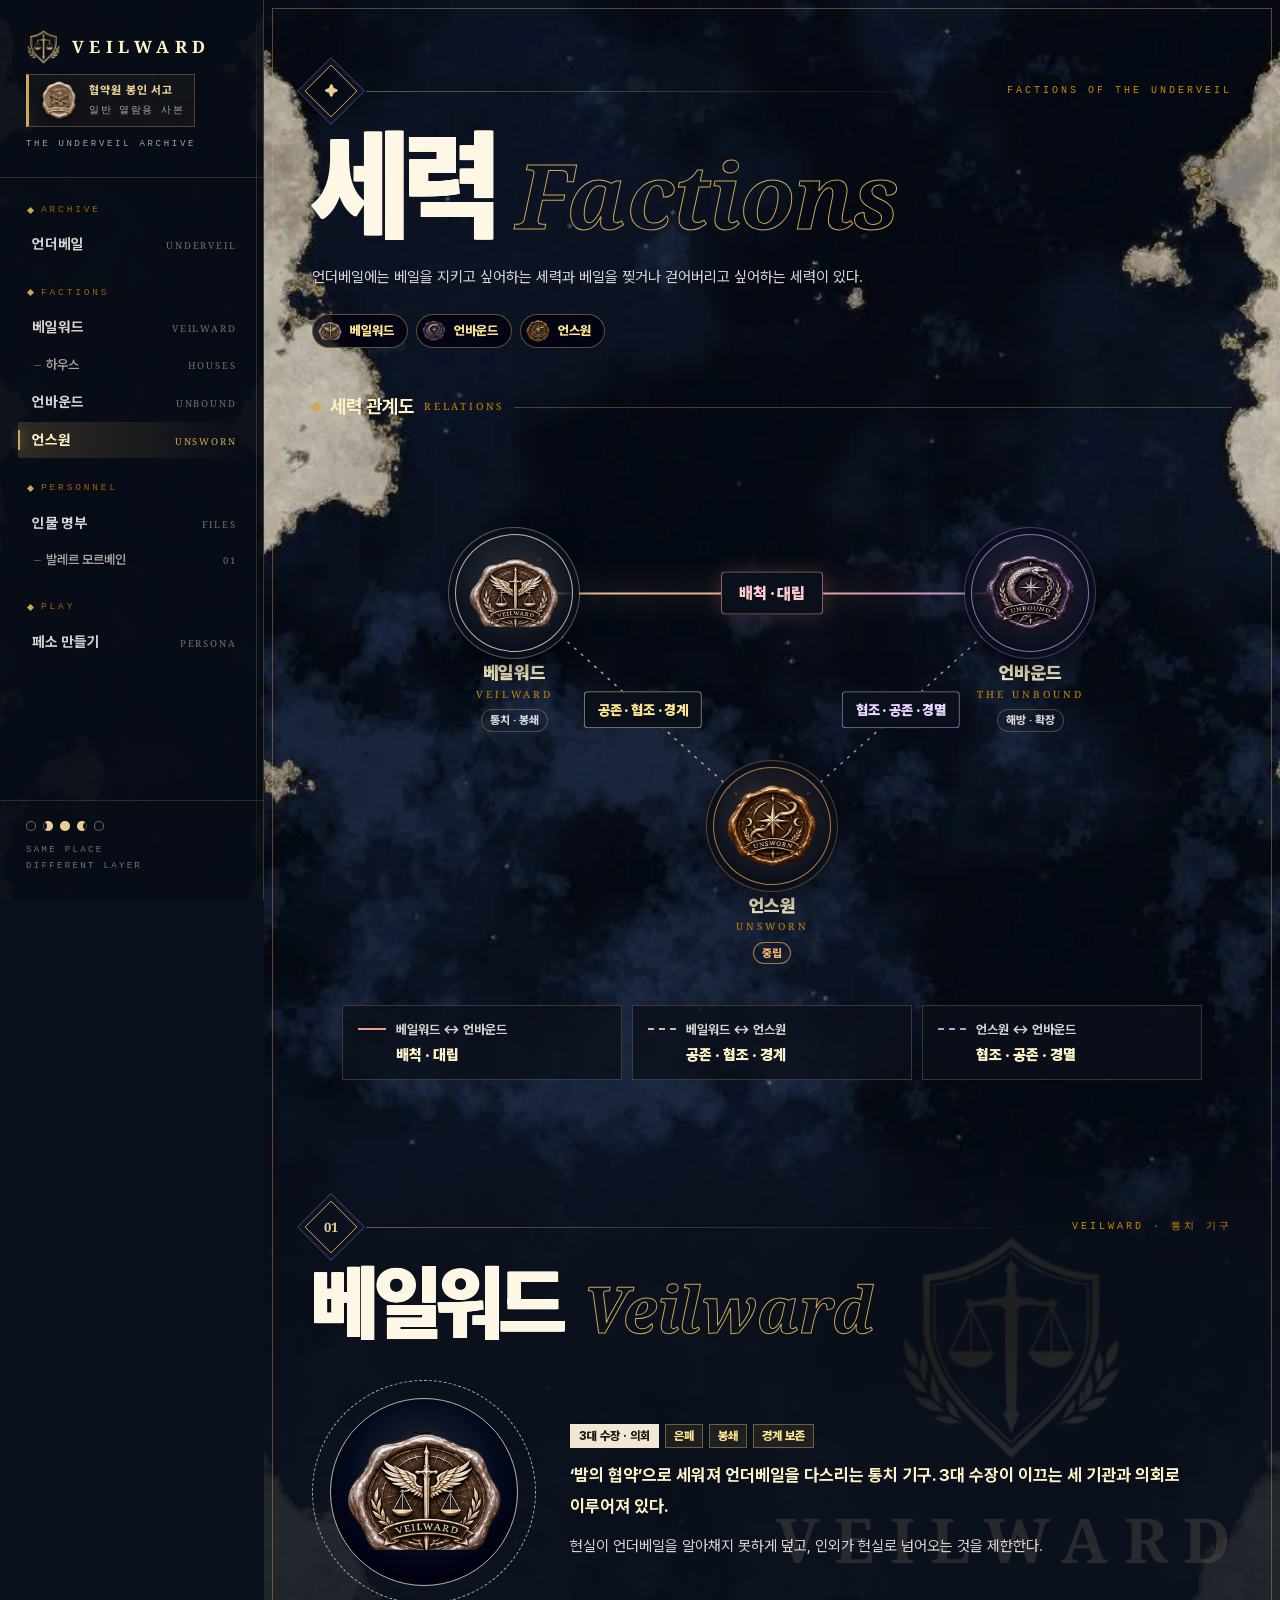
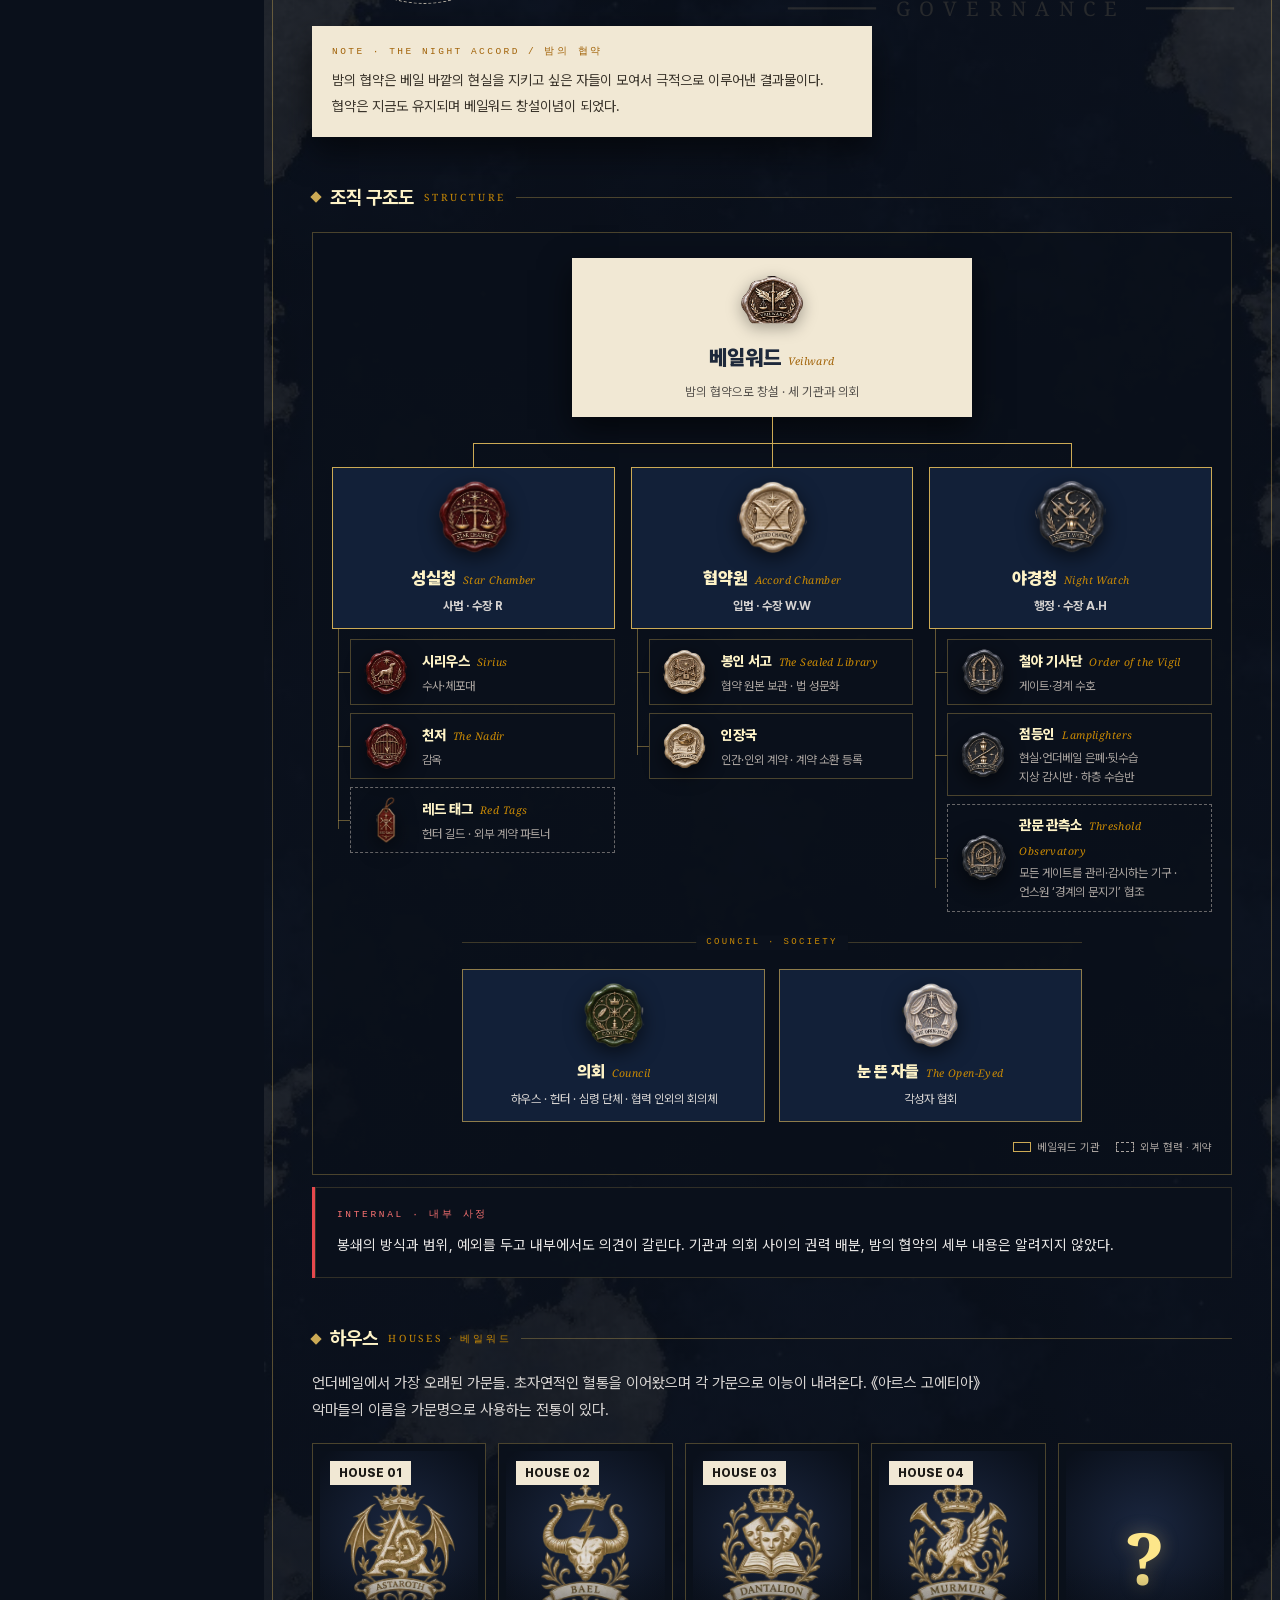
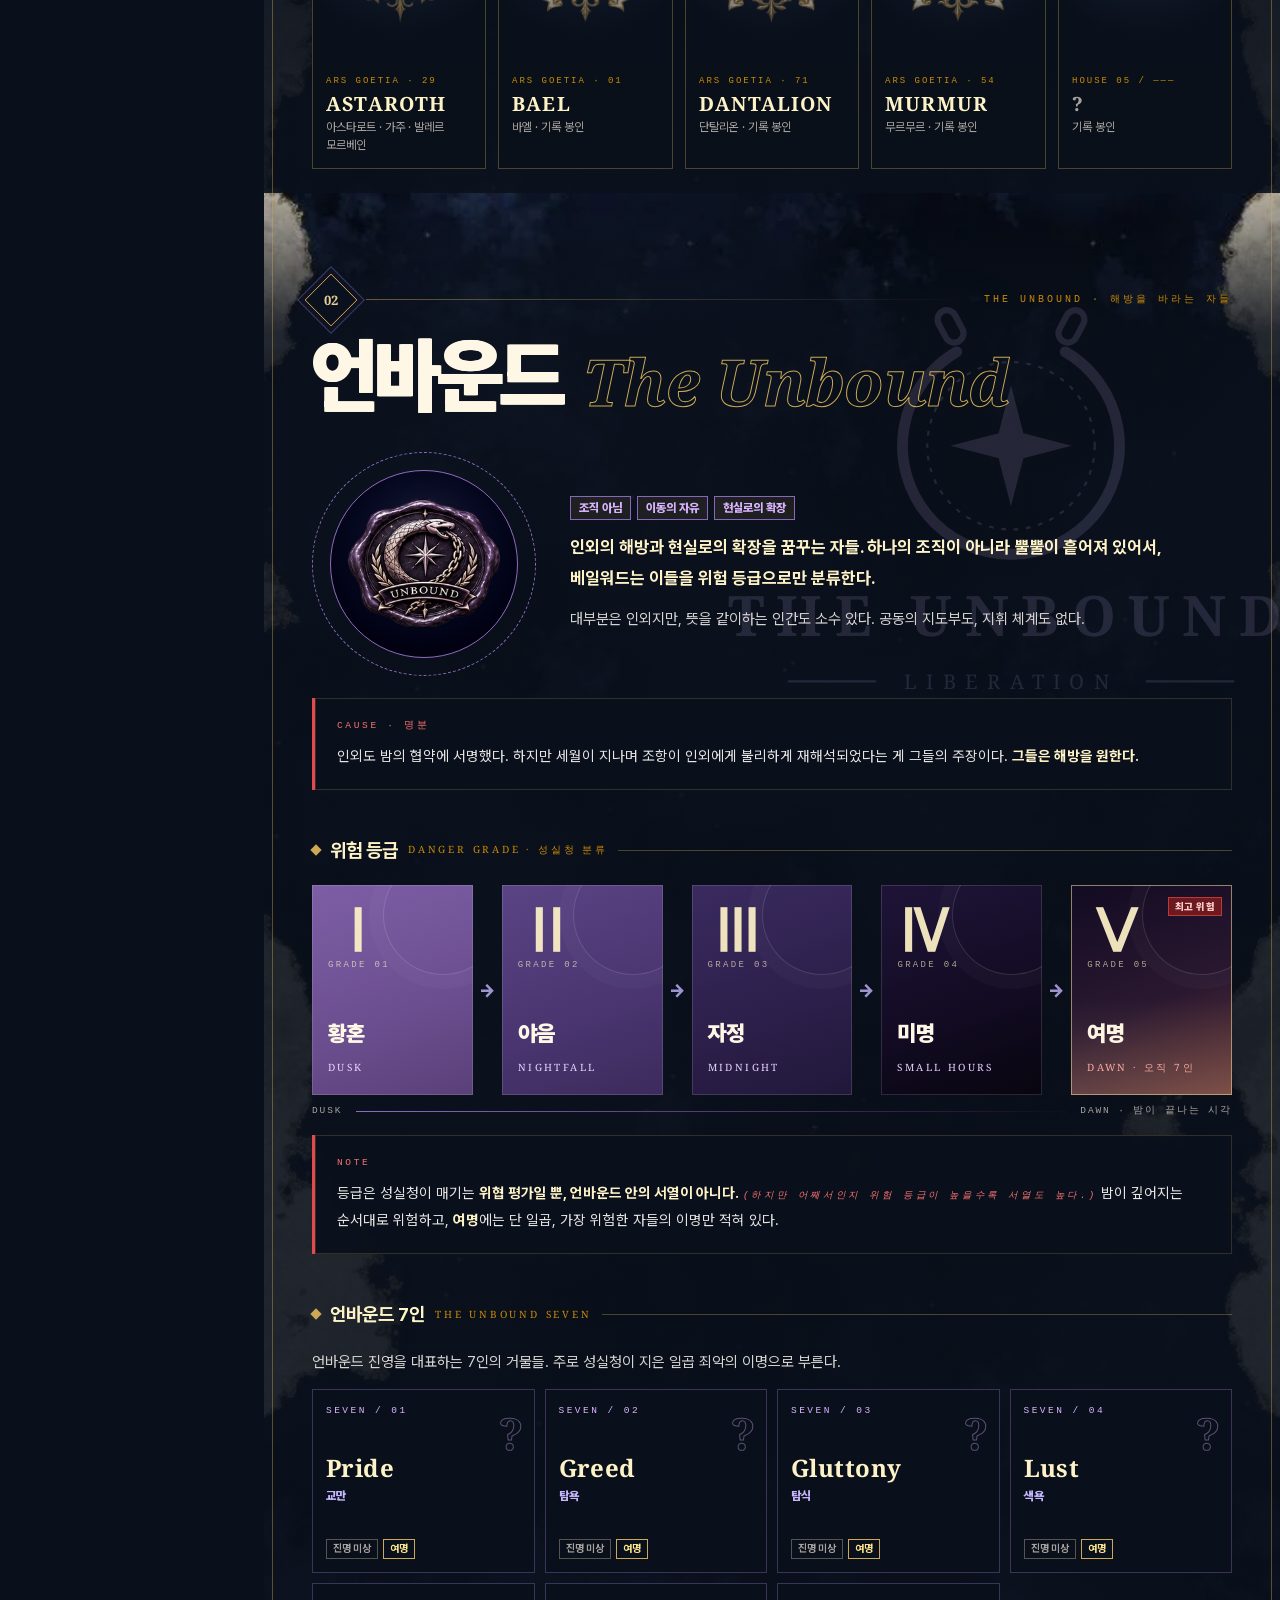
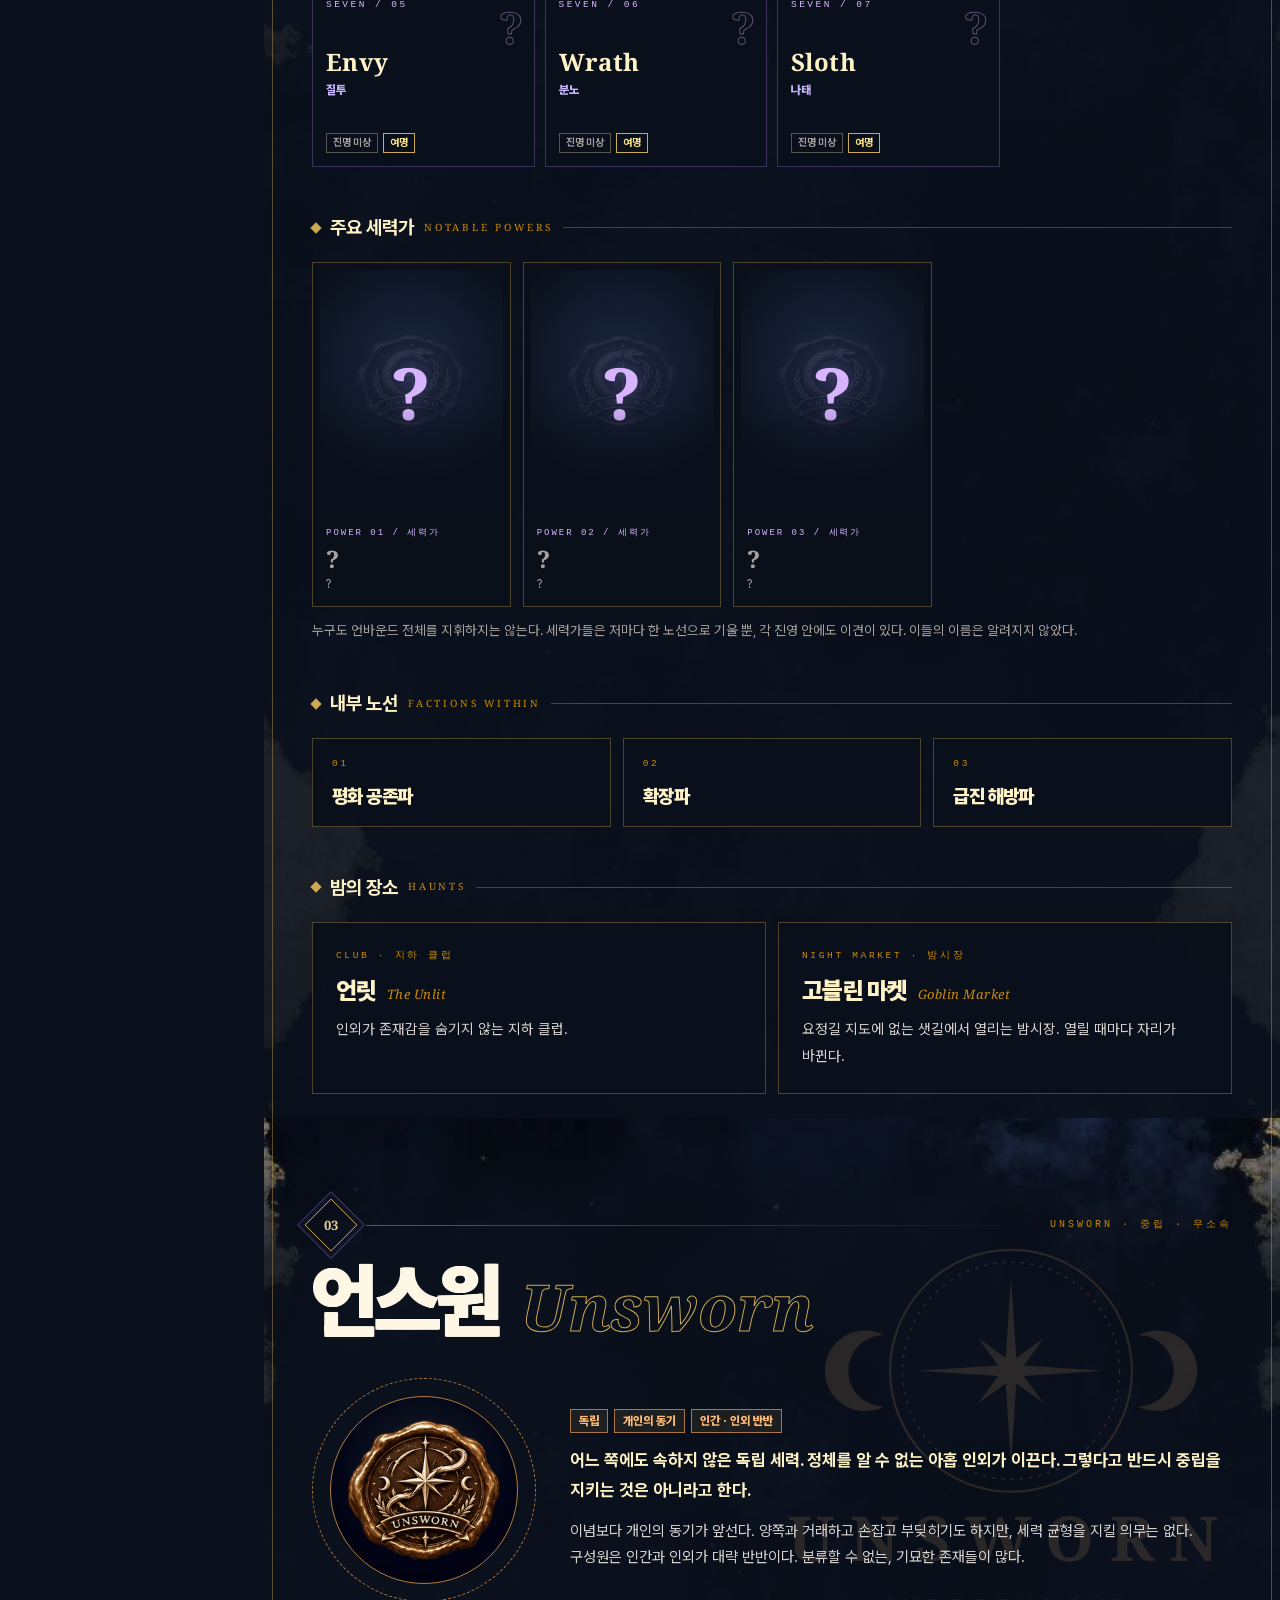
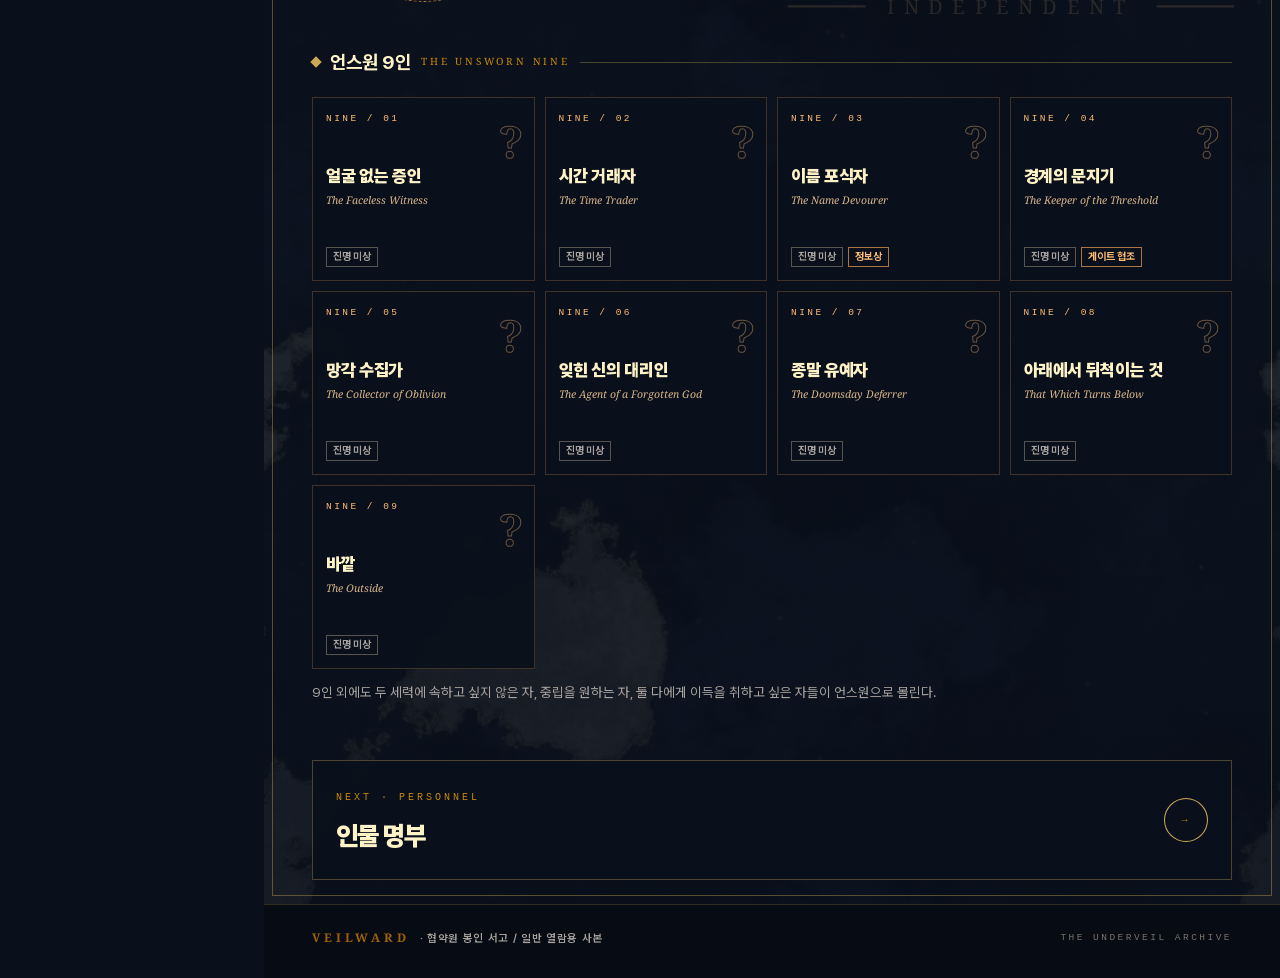
==== commit f1accb12: "단체 인장·하우스 문장 추가: 조직도 각 칸, 하우스 카드·기록 창, 발행처 표기 (메타데이터 지움) Co-Authored-By: Claude Opus 5.5 <noreply@an" ====
--- a/factions.html
+++ b/factions.html
@@ -24,7 +24,7 @@
 <script src="assets/js/veil.js" defer></script>
 </head>
 <body data-page="factions" data-cover="side">
-<aside class="vx-side" id="vx-side" aria-label="사이트 메뉴"><a class="vx-brand" href="index.html"><span class="vx-brand-mark"><i></i><b>VEILWARD</b></span><span class="vx-issuer"><b>협약원 봉인 서고</b><span>일반 열람용 사본</span></span><small>THE UNDERVEIL ARCHIVE</small></a><nav class="vx-menu"><div class="vx-group"><span>ARCHIVE</span><a class="vx-link" href="index.html">언더베일<em>UNDERVEIL</em></a></div><div class="vx-group"><span>FACTIONS</span><a class="vx-link" href="#veilward" data-spy="veilward">베일워드<em>VEILWARD</em></a><a class="vx-link sub" href="#house" data-spy="house">하우스<em>HOUSES</em></a><a class="vx-link" href="#unbound" data-spy="unbound">언바운드<em>UNBOUND</em></a><a class="vx-link" href="#unsworn" data-spy="unsworn">언스원<em>UNSWORN</em></a></div><div class="vx-group"><span>PERSONNEL</span><a class="vx-link" href="personnel.html">인물 명부<em>FILES</em></a><a class="vx-link sub" href="valer.html">발레르 모르베인<em>01</em></a></div><div class="vx-group"><span>PLAY</span><a class="vx-link" href="persona.html">페소 만들기<em>PERSONA</em></a></div></nav><div class="vx-side-foot"><span class="vx-moons"><i></i><i></i><i></i><i></i><i></i></span><span>SAME PLACE<br>DIFFERENT LAYER</span></div></aside><div class="vx-scrim"></div>
+<aside class="vx-side" id="vx-side" aria-label="사이트 메뉴"><a class="vx-brand" href="index.html"><span class="vx-brand-mark"><i></i><b>VEILWARD</b></span><span class="vx-issuer"><img class="iss-seal" src="images/seal_sealed_library.webp" alt="" width="40" height="40" decoding="async"><b>협약원 봉인 서고</b><span>일반 열람용 사본</span></span><small>THE UNDERVEIL ARCHIVE</small></a><nav class="vx-menu"><div class="vx-group"><span>ARCHIVE</span><a class="vx-link" href="index.html">언더베일<em>UNDERVEIL</em></a></div><div class="vx-group"><span>FACTIONS</span><a class="vx-link" href="#veilward" data-spy="veilward">베일워드<em>VEILWARD</em></a><a class="vx-link sub" href="#house" data-spy="house">하우스<em>HOUSES</em></a><a class="vx-link" href="#unbound" data-spy="unbound">언바운드<em>UNBOUND</em></a><a class="vx-link" href="#unsworn" data-spy="unsworn">언스원<em>UNSWORN</em></a></div><div class="vx-group"><span>PERSONNEL</span><a class="vx-link" href="personnel.html">인물 명부<em>FILES</em></a><a class="vx-link sub" href="valer.html">발레르 모르베인<em>01</em></a></div><div class="vx-group"><span>PLAY</span><a class="vx-link" href="persona.html">페소 만들기<em>PERSONA</em></a></div></nav><div class="vx-side-foot"><span class="vx-moons"><i></i><i></i><i></i><i></i><i></i></span><span>SAME PLACE<br>DIFFERENT LAYER</span></div></aside><div class="vx-scrim"></div>
 <div class="vx-main">
 <header class="vx-bar"><a class="vx-brand-mark" href="index.html"><i></i><span class="vx-bm-t"><b>VEILWARD</b><small>협약원 봉인 서고 / 일반 열람용 사본</small></span></a><button type="button" class="vx-menu-btn" aria-controls="vx-side" aria-expanded="false"><i></i>MENU</button></header>
 <div class="vx-frame"><i class="vx-tex"></i><i class="vx-deco l"></i>
@@ -78,15 +78,15 @@
 <div class="vx-note" style="margin:22px 0 0;max-width:560px" data-reveal><span>NOTE · THE NIGHT ACCORD / 밤의 협약</span><p>밤의 협약은 베일 바깥의 현실을 지키고 싶은 자들이 모여서 극적으로 이루어낸 결과물이다. 협약은 지금도 유지되며 베일워드 창설이념이 되었다.</p></div>
 <div class="vx-sub"><i></i><b>조직 구조도</b><span>STRUCTURE</span></div>
 <div class="vx-org2" data-reveal>
-<div class="o-top"><b>베일워드<small>Veilward</small></b><span>밤의 협약으로 창설 · 세 기관과 의회</span></div>
+<div class="o-top"><img class="o-seal" src="images/veilward_seal.webp" alt="" width="64" height="64" loading="lazy" decoding="async"><b>베일워드<small>Veilward</small></b><span>밤의 협약으로 창설 · 세 기관과 의회</span></div>
 <div class="o-cols">
-<div class="o-col star"><div class="o-head"><b>성실청<small>Star Chamber</small></b><span>사법 · 수장 R</span></div><div class="o-kids"><div class="o-kid"><b>시리우스<small>Sirius</small></b><span>수사·체포대</span></div><div class="o-kid"><b>천저<small>The Nadir</small></b><span>감옥</span></div><div class="o-kid ext"><b>레드 태그<small>Red Tags</small></b><span>헌터 길드 · 외부 계약 파트너</span></div></div></div>
-<div class="o-col accord"><div class="o-head"><b>협약원<small>Accord Chamber</small></b><span>입법 · 수장 W.W</span></div><div class="o-kids"><div class="o-kid"><b>봉인 서고<small>The Sealed Library</small></b><span>협약 원본 보관 · 법 성문화</span></div><div class="o-kid"><b>인장국</b><span>인간·인외 계약 · 계약 소환 등록</span></div></div></div>
-<div class="o-col watch"><div class="o-head"><b>야경청<small>Night Watch</small></b><span>행정 · 수장 A.H</span></div><div class="o-kids"><div class="o-kid"><b>철야 기사단<small>Order of the Vigil</small></b><span>게이트·경계 수호</span></div><div class="o-kid"><b>점등인<small>Lamplighters</small></b><span>현실·언더베일 은폐·뒷수습<br>지상 감시반 · 하층 수습반</span></div><div class="o-kid ext"><b>관문 관측소<small>Threshold Observatory</small></b><span>모든 게이트를 관리·감시하는 기구 · 언스원 ‘경계의 문지기’ 협조</span></div></div></div>
+<div class="o-col star"><div class="o-head"><img class="o-seal" src="images/seal_star_chamber.webp" alt="" width="76" height="76" loading="lazy" decoding="async"><b>성실청<small>Star Chamber</small></b><span>사법 · 수장 R</span></div><div class="o-kids"><div class="o-kid"><img class="o-seal" src="images/seal_sirius.webp" alt="" width="48" height="48" loading="lazy" decoding="async"><b>시리우스<small>Sirius</small></b><span>수사·체포대</span></div><div class="o-kid"><img class="o-seal" src="images/seal_nadir.webp" alt="" width="48" height="48" loading="lazy" decoding="async"><b>천저<small>The Nadir</small></b><span>감옥</span></div><div class="o-kid ext"><img class="o-seal" src="images/seal_red_tags.webp" alt="" width="48" height="48" loading="lazy" decoding="async"><b>레드 태그<small>Red Tags</small></b><span>헌터 길드 · 외부 계약 파트너</span></div></div></div>
+<div class="o-col accord"><div class="o-head"><img class="o-seal" src="images/seal_accord.webp" alt="" width="76" height="76" loading="lazy" decoding="async"><b>협약원<small>Accord Chamber</small></b><span>입법 · 수장 W.W</span></div><div class="o-kids"><div class="o-kid"><img class="o-seal" src="images/seal_sealed_library.webp" alt="" width="48" height="48" loading="lazy" decoding="async"><b>봉인 서고<small>The Sealed Library</small></b><span>협약 원본 보관 · 법 성문화</span></div><div class="o-kid"><img class="o-seal" src="images/seal_seal_office.webp" alt="" width="48" height="48" loading="lazy" decoding="async"><b>인장국</b><span>인간·인외 계약 · 계약 소환 등록</span></div></div></div>
+<div class="o-col watch"><div class="o-head"><img class="o-seal" src="images/seal_night_watch.webp" alt="" width="76" height="76" loading="lazy" decoding="async"><b>야경청<small>Night Watch</small></b><span>행정 · 수장 A.H</span></div><div class="o-kids"><div class="o-kid"><img class="o-seal" src="images/seal_vigil.webp" alt="" width="48" height="48" loading="lazy" decoding="async"><b>철야 기사단<small>Order of the Vigil</small></b><span>게이트·경계 수호</span></div><div class="o-kid"><img class="o-seal" src="images/seal_lamplighters.webp" alt="" width="48" height="48" loading="lazy" decoding="async"><b>점등인<small>Lamplighters</small></b><span>현실·언더베일 은폐·뒷수습<br>지상 감시반 · 하층 수습반</span></div><div class="o-kid ext"><img class="o-seal" src="images/seal_observatory.webp" alt="" width="48" height="48" loading="lazy" decoding="async"><b>관문 관측소<small>Threshold Observatory</small></b><span>모든 게이트를 관리·감시하는 기구 · 언스원 ‘경계의 문지기’ 협조</span></div></div></div>
 </div>
 <div class="o-bottom">
-<div class="o-node"><b>의회<small>Council</small></b><span>하우스 · 헌터 · 심령 단체 · 협력 인외의 회의체</span></div>
-<div class="o-node"><b>눈 뜬 자들<small>The Open-Eyed</small></b><span>각성자 협회</span></div>
+<div class="o-node"><img class="o-seal" src="images/seal_council.webp" alt="" width="68" height="68" loading="lazy" decoding="async"><b>의회<small>Council</small></b><span>하우스 · 헌터 · 심령 단체 · 협력 인외의 회의체</span></div>
+<div class="o-node"><img class="o-seal" src="images/seal_open_eyed.webp" alt="" width="68" height="68" loading="lazy" decoding="async"><b>눈 뜬 자들<small>The Open-Eyed</small></b><span>각성자 협회</span></div>
 </div>
 <div class="o-legend"><span><i></i>베일워드 기관</span><span><i class="ext"></i>외부 협력 · 계약</span></div>
 </div>
@@ -95,16 +95,16 @@
 <div class="vx-sub"><i></i><b>하우스</b><span>HOUSES · 베일워드</span></div>
 <p class="vx-houselead">언더베일에서 가장 오래된 가문들. 초자연적인 혈통을 이어왔으며 각 가문으로 이능이 내려온다. 《아르스 고에티아》 악마들의 이름을 가문명으로 사용하는 전통이 있다.</p>
 <div class="vx-files houses">
-<button type="button" class="vx-file open" id="house-astaroth" data-file="house-astaroth" data-reveal aria-label="하우스 아스타로트 기록 열기"><span class="ph"><span class="crest" style="background-image:url(images/astaroth_emblem.webp);inset:16% 10% 26%"></span><span class="tag vx-tag cream">HOUSE 01</span></span><span class="cap"><span class="lab">ARS GOETIA · 29</span><b>ASTAROTH</b><small>아스타로트 · 가주 · 발레르 모르베인</small></span></button>
-<button type="button" class="vx-file open" id="house-bael" data-file="house-bael" data-reveal data-d="1" aria-label="하우스 바엘 기록 열기"><span class="ph"><span class="sigil"><svg viewBox="0 0 120 120" aria-hidden="true"><circle cx="60" cy="60" r="54" fill="none" stroke="#ca5" stroke-width="1"/><circle cx="60" cy="60" r="47" fill="none" stroke="#ca5" stroke-width=".6" stroke-dasharray="2 3"/><circle cx="60" cy="60" r="34" fill="none" stroke="#cca55588" stroke-width=".6"/><path d="M60 6v10M60 104v10M6 60h10M104 60h10" stroke="#ca5" stroke-width="1"/><text x="60" y="73" text-anchor="middle" font-family="Noto Serif,serif" font-size="38" font-weight="700" fill="#e8ce96">B</text></svg></span><span class="tag vx-tag cream">HOUSE 02</span></span><span class="cap"><span class="lab">ARS GOETIA · 01</span><b>BAEL</b><small>바엘 · 기록 봉인</small></span></button>
-<button type="button" class="vx-file open" id="house-dantalion" data-file="house-dantalion" data-reveal data-d="2" aria-label="하우스 단탈리온 기록 열기"><span class="ph"><span class="sigil"><svg viewBox="0 0 120 120" aria-hidden="true"><circle cx="60" cy="60" r="54" fill="none" stroke="#ca5" stroke-width="1"/><circle cx="60" cy="60" r="47" fill="none" stroke="#ca5" stroke-width=".6" stroke-dasharray="2 3"/><circle cx="60" cy="60" r="34" fill="none" stroke="#cca55588" stroke-width=".6"/><path d="M60 6v10M60 104v10M6 60h10M104 60h10" stroke="#ca5" stroke-width="1"/><text x="60" y="73" text-anchor="middle" font-family="Noto Serif,serif" font-size="38" font-weight="700" fill="#e8ce96">D</text></svg></span><span class="tag vx-tag cream">HOUSE 03</span></span><span class="cap"><span class="lab">ARS GOETIA · 71</span><b>DANTALION</b><small>단탈리온 · 기록 봉인</small></span></button>
-<button type="button" class="vx-file open" id="house-murmur" data-file="house-murmur" data-reveal data-d="3" aria-label="하우스 무르무르 기록 열기"><span class="ph"><span class="sigil"><svg viewBox="0 0 120 120" aria-hidden="true"><circle cx="60" cy="60" r="54" fill="none" stroke="#ca5" stroke-width="1"/><circle cx="60" cy="60" r="47" fill="none" stroke="#ca5" stroke-width=".6" stroke-dasharray="2 3"/><circle cx="60" cy="60" r="34" fill="none" stroke="#cca55588" stroke-width=".6"/><path d="M60 6v10M60 104v10M6 60h10M104 60h10" stroke="#ca5" stroke-width="1"/><text x="60" y="73" text-anchor="middle" font-family="Noto Serif,serif" font-size="38" font-weight="700" fill="#e8ce96">M</text></svg></span><span class="tag vx-tag cream">HOUSE 04</span></span><span class="cap"><span class="lab">ARS GOETIA · 54</span><b>MURMUR</b><small>무르무르 · 기록 봉인</small></span></button>
+<button type="button" class="vx-file open" id="house-astaroth" data-file="house-astaroth" data-reveal aria-label="하우스 아스타로트 기록 열기"><span class="ph"><span class="crest" style="background-image:url(images/house_astaroth.webp);inset:12% 8% 17%"></span><span class="tag vx-tag cream">HOUSE 01</span></span><span class="cap"><span class="lab">ARS GOETIA · 29</span><b>ASTAROTH</b><small>아스타로트 · 가주 · 발레르 모르베인</small></span></button>
+<button type="button" class="vx-file open" id="house-bael" data-file="house-bael" data-reveal data-d="1" aria-label="하우스 바엘 기록 열기"><span class="ph"><span class="crest" style="background-image:url(images/house_bael.webp);inset:12% 8% 17%"></span><span class="tag vx-tag cream">HOUSE 02</span></span><span class="cap"><span class="lab">ARS GOETIA · 01</span><b>BAEL</b><small>바엘 · 기록 봉인</small></span></button>
+<button type="button" class="vx-file open" id="house-dantalion" data-file="house-dantalion" data-reveal data-d="2" aria-label="하우스 단탈리온 기록 열기"><span class="ph"><span class="crest" style="background-image:url(images/house_dantalion.webp);inset:12% 8% 17%"></span><span class="tag vx-tag cream">HOUSE 03</span></span><span class="cap"><span class="lab">ARS GOETIA · 71</span><b>DANTALION</b><small>단탈리온 · 기록 봉인</small></span></button>
+<button type="button" class="vx-file open" id="house-murmur" data-file="house-murmur" data-reveal data-d="3" aria-label="하우스 무르무르 기록 열기"><span class="ph"><span class="crest" style="background-image:url(images/house_murmur.webp);inset:12% 8% 17%"></span><span class="tag vx-tag cream">HOUSE 04</span></span><span class="cap"><span class="lab">ARS GOETIA · 54</span><b>MURMUR</b><small>무르무르 · 기록 봉인</small></span></button>
 <div class="vx-file sealed" data-reveal data-d="4"><span class="ph"><span class="q">?</span><span class="scan animate__animated animate__infinite animate__slideOutDown animate__slower animate__delay-1s"></span></span><span class="cap"><span class="lab">HOUSE 05 / ———</span><b>?</b><small>기록 봉인</small></span></div>
 </div>
 <dialog class="vx-modal" id="file-house-astaroth" aria-labelledby="file-house-astaroth-name">
 <div class="vx-modal-bar"><span>HOUSE RECORD · 01</span><button type="button" class="vx-x" data-close>닫기<i></i></button></div>
 <div class="vx-pf">
-<div class="vx-pf-ph house"><span class="crest" style="background-image:url(images/astaroth_emblem.webp);inset:14% 8% 22%"></span><span class="ph-note">ARS GOETIA · 29</span></div>
+<div class="vx-pf-ph house"><span class="crest" style="background-image:url(images/house_astaroth.webp);inset:14% 8% 22%"></span><span class="ph-note">ARS GOETIA · 29</span></div>
 <div class="vx-pf-top">
 <span class="lab">HOUSE 01 · ARS GOETIA 29</span>
 <h2 id="file-house-astaroth-name">ASTAROTH<small>하우스 아스타로트</small></h2>
@@ -118,7 +118,7 @@
 <dialog class="vx-modal" id="file-house-bael" aria-labelledby="file-house-bael-name">
 <div class="vx-modal-bar"><span>HOUSE RECORD · 02</span><button type="button" class="vx-x" data-close>닫기<i></i></button></div>
 <div class="vx-pf">
-<div class="vx-pf-ph house"><span class="sigil"><svg viewBox="0 0 120 120" aria-hidden="true"><circle cx="60" cy="60" r="54" fill="none" stroke="#ca5" stroke-width="1"/><circle cx="60" cy="60" r="47" fill="none" stroke="#ca5" stroke-width=".6" stroke-dasharray="2 3"/><circle cx="60" cy="60" r="34" fill="none" stroke="#cca55588" stroke-width=".6"/><path d="M60 6v10M60 104v10M6 60h10M104 60h10" stroke="#ca5" stroke-width="1"/><text x="60" y="73" text-anchor="middle" font-family="Noto Serif,serif" font-size="38" font-weight="700" fill="#e8ce96">B</text></svg></span><span class="ph-note">ARS GOETIA · 01</span></div>
+<div class="vx-pf-ph house"><span class="crest" style="background-image:url(images/house_bael.webp);inset:14% 8% 22%"></span><span class="ph-note">ARS GOETIA · 01</span></div>
 <div class="vx-pf-top">
 <span class="lab">HOUSE 02 · ARS GOETIA 01</span>
 <h2 id="file-house-bael-name">BAEL<small>하우스 바엘</small></h2>
@@ -131,7 +131,7 @@
 <dialog class="vx-modal" id="file-house-dantalion" aria-labelledby="file-house-dantalion-name">
 <div class="vx-modal-bar"><span>HOUSE RECORD · 03</span><button type="button" class="vx-x" data-close>닫기<i></i></button></div>
 <div class="vx-pf">
-<div class="vx-pf-ph house"><span class="sigil"><svg viewBox="0 0 120 120" aria-hidden="true"><circle cx="60" cy="60" r="54" fill="none" stroke="#ca5" stroke-width="1"/><circle cx="60" cy="60" r="47" fill="none" stroke="#ca5" stroke-width=".6" stroke-dasharray="2 3"/><circle cx="60" cy="60" r="34" fill="none" stroke="#cca55588" stroke-width=".6"/><path d="M60 6v10M60 104v10M6 60h10M104 60h10" stroke="#ca5" stroke-width="1"/><text x="60" y="73" text-anchor="middle" font-family="Noto Serif,serif" font-size="38" font-weight="700" fill="#e8ce96">D</text></svg></span><span class="ph-note">ARS GOETIA · 71</span></div>
+<div class="vx-pf-ph house"><span class="crest" style="background-image:url(images/house_dantalion.webp);inset:14% 8% 22%"></span><span class="ph-note">ARS GOETIA · 71</span></div>
 <div class="vx-pf-top">
 <span class="lab">HOUSE 03 · ARS GOETIA 71</span>
 <h2 id="file-house-dantalion-name">DANTALION<small>하우스 단탈리온</small></h2>
@@ -144,7 +144,7 @@
 <dialog class="vx-modal" id="file-house-murmur" aria-labelledby="file-house-murmur-name">
 <div class="vx-modal-bar"><span>HOUSE RECORD · 04</span><button type="button" class="vx-x" data-close>닫기<i></i></button></div>
 <div class="vx-pf">
-<div class="vx-pf-ph house"><span class="sigil"><svg viewBox="0 0 120 120" aria-hidden="true"><circle cx="60" cy="60" r="54" fill="none" stroke="#ca5" stroke-width="1"/><circle cx="60" cy="60" r="47" fill="none" stroke="#ca5" stroke-width=".6" stroke-dasharray="2 3"/><circle cx="60" cy="60" r="34" fill="none" stroke="#cca55588" stroke-width=".6"/><path d="M60 6v10M60 104v10M6 60h10M104 60h10" stroke="#ca5" stroke-width="1"/><text x="60" y="73" text-anchor="middle" font-family="Noto Serif,serif" font-size="38" font-weight="700" fill="#e8ce96">M</text></svg></span><span class="ph-note">ARS GOETIA · 54</span></div>
+<div class="vx-pf-ph house"><span class="crest" style="background-image:url(images/house_murmur.webp);inset:14% 8% 22%"></span><span class="ph-note">ARS GOETIA · 54</span></div>
 <div class="vx-pf-top">
 <span class="lab">HOUSE 04 · ARS GOETIA 54</span>
 <h2 id="file-house-murmur-name">MURMUR<small>하우스 무르무르</small></h2>
--- a/assets/css/site.css
+++ b/assets/css/site.css
@@ -1 +1 @@
-@font-face{font-family:Pretendard Variable;font-style:normal;font-weight:45 920;font-display:swap;src:url(../fonts/pretendard/pretendard-site.woff2)format("woff2-variations"),url(../fonts/pretendard/pretendard-site.woff2)format("woff2");unicode-range:U+20-7E,U+A0-FF,U+2000-200D,U+2010-2027,U+202F-2060,U+2160-2164,U+2190-2199,U+21A9-21AA,U+21B0-21B1,U+21B3-21B5,U+21BA-21BB,U+21D0,U+21D2,U+21D4,U+21DE-21DF,U+21E4-21E5,U+21E7,U+21EA,U+25A0-25A2,U+25AA,U+25B2-25B3,U+25B6-25B7,U+25BA-25BD,U+25C0-25C1,U+25C4-25C7,U+25CA-25CB,U+25CF,U+25E6,U+25EF,U+26A0,U+3000-3003,U+3008-3011,U+3014-301F,U+3131-3164,U+318D,U+AC00-AC01,U+AC04,U+AC08,U+AC10,U+AC13-AC14,U+AC16,U+AC19,U+AC1C,U+AC70,U+AC74,U+AC77-AC78,U+AC83,U+AC8C,U+ACA0,U+ACA8-ACA9,U+ACAC,U+ACB0,U+ACB9,U+ACBC-ACBD,U+ACC4,U+ACE0-ACE1,U+ACE4,U+ACF1,U+ACF3,U+ACF5,U+ACFC,U+AD00,U+AD1C,U+AD34,U+AD50,U+AD6C-AD6D,U+AD74,U+AD82,U+AD8C,U+ADC0,U+ADE0,U+ADF8-ADF9,U+AE00,U+AE08-AE09,U+AE30,U+AE34,U+AE38,U+AE4A,U+AE4C,U+AE4E,U+AE65,U+AE68,U+AED8,U+AF64,U+AFB8,U+AFC8-AFC9,U+AFF0,U+B00C,U+B010,U+B044,U+B048,U+B04C,U+B054,U+B05D,U+B07C,U+B098,U+B09C,U+B0A8,U+B0AE,U+B0B4,U+B0B8,U+B0D0,U+B0E5,U+B108,U+B118,U+B123-B124,U+B140,U+B150,U+B178,U+B192,U+B204,U+B208,U+B20C,U+B274,U+B290,U+B294,U+B298,U+B2A5,U+B2C8,U+B2CC,U+B2D8-B2D9,U+B2DD,U+B2E4,U+B2E8,U+B2EB-B2EC,U+B2F4-B2F5,U+B2F9,U+B2FF-B300,U+B304,U+B354-B355,U+B358,U+B36E,U+B370,U+B378,U+B3C4-B3C5,U+B3C8,U+B3CC,U+B3D9,U+B418,U+B41C,U+B420,U+B428,U+B450,U+B454,U+B458,U+B465,U+B4A4,U+B4B7,U+B4DC-B4DD,U+B4E0,U+B4E4,U+B4F1,U+B514-B515,U+B518,U+B52A,U+B534,U+B54C,U+B5A0,U+B5BB,U+B610,U+B6AB,U+B72C,U+B73B,U+B760,U+B77C,U+B780,U+B78C-B78D,U+B791,U+B798,U+B79C,U+B7B5,U+B7C9,U+B7EC,U+B7F0,U+B7FC-B7FD,U+B801,U+B807-B808,U+B80C,U+B824-B825,U+B828,U+B839,U+B840,U+B85C-B85D,U+B860,U+B864,U+B8E8,U+B8F9,U+B958,U+B974,U+B978,U+B97C,U+B984,U+B9AC,U+B9B0,U+B9B4,U+B9BC-B9BD,U+B9BF,U+B9C1,U+B9C8-B9C9,U+B9CC,U+B9CE,U+B9D0,U+B9DD,U+B9E1,U+B9E4,U+BA38,U+BA54,U+BA70,U+BA74,U+BA78,U+BA85,U+BA87,U+BAA8-BAA9,U+BAB0,U+BABB,U+BB18,U+BB34,U+BB36,U+BB38,U+BB3B-BB3C,U+BBF8,U+BBFC,U+BBFF-BC00,U+BC14-BC15,U+BC18,U+BC1B-BC1D,U+BC24,U+BC29,U+BC30-BC31,U+BC40,U+BC84,U+BC88,U+BC8C,U+BC94-BC95,U+BCA0,U+BCC4,U+BCF4-BCF5,U+BCF8,U+BCFC,U+BD07,U+BD09,U+BD80,U+BD84,U+BD88,U+BD99,U+BE0C,U+BE10,U+BE14,U+BE44,U+BE5B,U+BE60,U+BFD0,U+BFD4,U+C05C,U+C0AC,U+C0B0,U+C0B4,U+C0BC,U+C0C1,U+C0C9,U+C0DB,U+C0DD,U+C11C-C11D,U+C120,U+C124,U+C131,U+C138,U+C14B,U+C18C-C18D,U+C190,U+C1A1,U+C1C4,U+C1FC,U+C218,U+C21C,U+C228,U+C2A4,U+C2B5,U+C2B9,U+C2DC-C2DD,U+C2E0,U+C2E4,U+C2EB-C2ED,U+C2F6,U+C369,U+C4F0,U+C4F4,U+C544-C545,U+C548,U+C54A,U+C54C,U+C54E,U+C558,U+C55E,U+C560,U+C57C-C57D,U+C591,U+C5B4,U+C5B8,U+C5BB-C5BC,U+C5C4-C5C6,U+C5C8,U+C5D0,U+C5D4,U+C5D8,U+C5EC-C5ED,U+C5F0,U+C5F4,U+C601,U+C608,U+C624-C625,U+C628,U+C62C,U+C634,U+C637,U+C640,U+C644,U+C654-C655,U+C65C,U+C678,U+C67C,U+C694-C695,U+C6A9,U+C6B0,U+C6B4,U+C6B8,U+C6CC,U+C6D0,U+C6D4,U+C6E0,U+C704-C705,U+C720,U+C735,U+C73C,U+C740,U+C744,U+C74C,U+C758,U+C774,U+C778,U+C77C,U+C785,U+C787-C78A,U+C790-C791,U+C798,U+C7A0-C7A1,U+C7A5,U+C7AC,U+C800-C801,U+C804,U+C808,U+C810-C811,U+C815,U+C81C-C81D,U+C838,U+C870-C871,U+C874,U+C881,U+C885,U+C88B,U+C8C4,U+C8E0,U+C8FC-C8FD,U+C900,U+C904,U+C911,U+C988,U+C99D,U+C9C0-C9C1,U+C9C4,U+C9C8,U+C9D0-C9D1,U+C9D3,U+C9D5,U+C9F8,U+CABD,U+CC22,U+CC28,U+CC2E,U+CC3D-CC3E,U+CC44-CC45,U+CC57,U+CC98-CC99,U+CC9C,U+CCA0,U+CCAB,U+CCAD,U+CCB4,U+CCD0,U+CD08,U+CD1D,U+CD5C,U+CD94,U+CD98,U+CD9C,U+CDE8,U+CE21,U+CE35,U+CE58,U+CE5C,U+CE60,U+CE6D,U+CE74,U+CE78,U+CE94,U+CEEC,U+CEF7,U+CF13,U+D06C,U+D074,U+D0A4,U+D0AC,U+D0C0,U+D0C4,U+D0C8,U+D0D0,U+D0DC,U+D130,U+D1A0,U+D1B5,U+D1F4,U+D22C,U+D2B8-D2B9,U+D2F0,U+D2F4,U+D305,U+D30C,U+D310,U+D314,U+D37C,U+D398,U+D3B8,U+D3C9,U+D3D0,U+D3EC-D3ED,U+D3F0,U+D45C,U+D488,U+D48D,U+D504,U+D50C,U+D540,U+D544,U+D558-D559,U+D55C,U+D560,U+D568-D569,U+D56D,U+D574,U+D588-D589,U+D5A5,U+D5CC,U+D5D8,U+D600,U+D604,U+D608,U+D611,U+D615,U+D638-D639,U+D63C,U+D649,U+D64D,U+D654-D655,U+D658,U+D669,U+D68C,U+D6C4-D6C5,U+D718,U+D750,U+D758,U+D769,U+D76C,U+D788,U+D78C,U+D798,U+FF01-FF5E}@font-face{font-family:Pretendard Variable;font-style:normal;font-weight:45 920;font-display:swap;src:url(../fonts/pretendard/pretendard-ks.woff2)format("woff2-variations"),url(../fonts/pretendard/pretendard-ks.woff2)format("woff2");unicode-range:U+AC07,U+AC09-AC0A,U+AC11-AC12,U+AC15,U+AC17,U+AC1A-AC1B,U+AC1D,U+AC20,U+AC24,U+AC2C-AC2D,U+AC2F-AC31,U+AC38-AC39,U+AC3C,U+AC40,U+AC4B,U+AC4D,U+AC54,U+AC58,U+AC5C,U+AC71,U+AC7A,U+AC80-AC81,U+AC84-AC86,U+AC89-AC8B,U+AC90,U+AC94,U+AC9C-AC9D,U+AC9F,U+ACA1,U+ACAA,U+ACAF,U+ACB8,U+ACBB,U+ACC1,U+ACC8,U+ACCC,U+ACD5,U+ACD7,U+ACE7-ACE8,U+ACEA,U+ACEC,U+ACEF-ACF0,U+ACF6,U+ACFD,U+AD04,U+AD06,U+AD0C-AD0D,U+AD0F,U+AD11,U+AD18,U+AD20,U+AD29,U+AD2C-AD2D,U+AD35,U+AD38,U+AD3C,U+AD44-AD45,U+AD47,U+AD49,U+AD54,U+AD58,U+AD61,U+AD63,U+AD70,U+AD73,U+AD75-AD76,U+AD7B-AD7D,U+AD7F,U+AD81,U+AD88-AD89,U+AD90,U+AD9C-AD9D,U+ADA4,U+ADB7,U+ADC1,U+ADC4,U+ADC8,U+ADD0-ADD1,U+ADD3,U+ADDC,U+ADE4,U+ADFC,U+ADFF,U+AE01,U+AE0B,U+AE0D,U+AE14,U+AE31,U+AE37,U+AE3A,U+AE40-AE41,U+AE43,U+AE45-AE46,U+AE4D,U+AE50,U+AE54,U+AE56,U+AE5C-AE5D,U+AE5F-AE61,U+AE69,U+AE6C,U+AE70,U+AE78-AE79,U+AE7B-AE7D,U+AE84-AE85,U+AE8C,U+AEBC-AEBE,U+AEC0,U+AEC4,U+AECC-AECD,U+AECF-AED1,U+AED9,U+AEDC,U+AEE8,U+AEEB,U+AEED,U+AEF4,U+AEF8,U+AEFC,U+AF07-AF08,U+AF0D,U+AF10,U+AF2C-AF2D,U+AF30,U+AF32,U+AF34,U+AF3C-AF3D,U+AF3F,U+AF41-AF43,U+AF48-AF49,U+AF50,U+AF5C-AF5D,U+AF65,U+AF79,U+AF80,U+AF84,U+AF88,U+AF90-AF91,U+AF95,U+AF9C,U+AFB9,U+AFBC,U+AFC0,U+AFC7,U+AFCB,U+AFCD-AFCE,U+AFD4,U+AFDC,U+AFE8-AFE9,U+AFF1,U+AFF4,U+AFF8,U+B000-B001,U+B004,U+B014,U+B01C-B01D,U+B028,U+B045,U+B04A,U+B04E,U+B053,U+B055,U+B057,U+B059,U+B07D,U+B080,U+B084,U+B08C-B08D,U+B08F,U+B091,U+B099-B09A,U+B09F-B0A2,U+B0A9,U+B0AB-B0AD,U+B0AF,U+B0B1,U+B0B3,U+B0B5,U+B0BC,U+B0C4-B0C5,U+B0C7-B0C9,U+B0D1,U+B0D4,U+B0D8,U+B0E0,U+B109,U+B10B-B10C,U+B110,U+B112-B113,U+B119,U+B11B-B11D,U+B125,U+B128,U+B12C,U+B134-B135,U+B137-B139,U+B141,U+B144,U+B148,U+B151,U+B154-B155,U+B158,U+B15C,U+B160,U+B179,U+B17C,U+B180,U+B182,U+B188-B189,U+B18B,U+B18D,U+B193-B194,U+B198,U+B19C,U+B1A8,U+B1CC,U+B1D0,U+B1D4,U+B1DC-B1DD,U+B1DF,U+B1E8-B1E9,U+B1EC,U+B1F0,U+B1F9,U+B1FB,U+B1FD,U+B205,U+B20B,U+B214-B215,U+B217,U+B219,U+B220,U+B234,U+B23C,U+B258,U+B25C,U+B260,U+B268-B269,U+B275,U+B27C,U+B284-B285,U+B289,U+B291,U+B299-B29A,U+B2A0-B2A1,U+B2A3,U+B2A6,U+B2AA,U+B2AC,U+B2B0,U+B2B4,U+B2C9,U+B2D0,U+B2D2,U+B2DB,U+B2E2,U+B2E5-B2E6,U+B2ED-B2EF,U+B2F3,U+B2F7-B2F8,U+B2FA-B2FB,U+B301,U+B308,U+B310-B311,U+B313-B315,U+B31C,U+B356,U+B35B-B35C,U+B35E-B35F,U+B364-B365,U+B367,U+B369,U+B36B,U+B371,U+B374,U+B380-B381,U+B383-B385,U+B38C,U+B390,U+B394,U+B3A0-B3A1,U+B3A8,U+B3AC,U+B3CB,U+B3CE,U+B3D0,U+B3D4-B3D5,U+B3D7,U+B3DB,U+B3DD,U+B3E0,U+B3E4,U+B3E8,U+B3FC,U+B410,U+B429,U+B42B,U+B434,U+B451,U+B460-B461,U+B463,U+B46C,U+B480,U+B488,U+B49D,U+B4A8,U+B4AC,U+B4B5,U+B4B9,U+B4C0,U+B4C4,U+B4C8,U+B4D0,U+B4D5,U+B4E3,U+B4E6,U+B4EC-B4ED,U+B4EF,U+B4F8,U+B51B-B51C,U+B524-B525,U+B527-B529,U+B530-B531,U+B538,U+B540-B541,U+B543-B545,U+B54B,U+B54D,U+B550,U+B554,U+B55C-B55D,U+B55F-B561,U+B5A1,U+B5A4,U+B5A8,U+B5AA-B5AB,U+B5B0-B5B1,U+B5B3-B5B5,U+B5BC-B5BD,U+B5C0,U+B5C4,U+B5CC-B5CD,U+B5CF-B5D1,U+B5D8,U+B5EC,U+B611,U+B614,U+B618,U+B625,U+B62C,U+B634,U+B648,U+B664,U+B668,U+B69C-B69D,U+B6A0,U+B6A4,U+B6AC,U+B6B1,U+B6D4,U+B6F0,U+B6F4,U+B6F8,U+B700-B701,U+B705,U+B728-B729,U+B72F-B730,U+B738-B739,U+B744,U+B748,U+B74C,U+B754-B755,U+B764,U+B768,U+B770-B771,U+B773,U+B775,U+B77D,U+B784,U+B78F-B790,U+B792,U+B796-B797,U+B799,U+B7A0,U+B7A8-B7A9,U+B7AB-B7AD,U+B7B4,U+B7B8,U+B7C7,U+B7ED,U+B7F4,U+B7FF-B800,U+B809,U+B810,U+B818-B819,U+B81B,U+B81D,U+B82C,U+B834-B835,U+B837-B838,U+B844,U+B851,U+B853,U+B86C-B86D,U+B86F,U+B871,U+B878,U+B87C,U+B88D,U+B8A8,U+B8B0,U+B8B4,U+B8B8,U+B8C0-B8C1,U+B8C3,U+B8C5,U+B8CC,U+B8D0,U+B8D4,U+B8DD,U+B8DF,U+B8E1,U+B8E9,U+B8EC,U+B8F0,U+B8F8,U+B8FB,U+B8FD,U+B904,U+B918,U+B920,U+B93C-B93D,U+B940,U+B944,U+B94C,U+B94F,U+B951,U+B959,U+B95C,U+B960,U+B968-B969,U+B96B,U+B96D,U+B975,U+B985,U+B987,U+B989-B98A,U+B98D-B98E,U+B9AD,U+B9CF,U+B9D1-B9D2,U+B9D8-B9D9,U+B9DB,U+B9DE,U+B9E3,U+B9E5,U+B9E8,U+B9EC,U+B9F4-B9F5,U+B9F7-B9FA,U+BA00-BA01,U+BA08,U+BA15,U+BA39,U+BA3C,U+BA40,U+BA42,U+BA48-BA49,U+BA4B,U+BA4D-BA4E,U+BA53,U+BA55,U+BA58,U+BA5C,U+BA64-BA65,U+BA67-BA69,U+BA71,U+BA83-BA84,U+BA8C,U+BAAB-BAAC,U+BAB2,U+BAB8-BAB9,U+BABD,U+BAC4,U+BAC8,U+BAD8-BAD9,U+BAFC,U+BB00,U+BB04,U+BB0D,U+BB0F,U+BB11,U+BB1C,U+BB20,U+BB29,U+BB2B,U+BB35,U+BB3D-BB3E,U+BB44-BB45,U+BB47,U+BB49,U+BB4D,U+BB4F-BB50,U+BB54,U+BB58,U+BB61,U+BB63,U+BB6C,U+BB88,U+BB8C,U+BB90,U+BBA4,U+BBA8,U+BBAC,U+BBB4,U+BBB7,U+BBC0,U+BBC4,U+BBC8,U+BBD0,U+BBD3,U+BBF9,U+BC02,U+BC08-BC09,U+BC0B-BC0D,U+BC0F,U+BC11,U+BC16-BC17,U+BC1E-BC1F,U+BC25,U+BC27,U+BC2D,U+BC34,U+BC38,U+BC41,U+BC43-BC45,U+BC49,U+BC4C-BC4D,U+BC50,U+BC5D,U+BC85,U+BC8B,U+BC8E,U+BC97,U+BC99-BC9A,U+BCA1,U+BCA4,U+BCA7-BCA8,U+BCB0-BCB1,U+BCB3-BCB5,U+BCBC-BCBD,U+BCC0,U+BCCD,U+BCCF-BCD1,U+BCD5,U+BCD8,U+BCDC,U+BCF6,U+BD04-BD05,U+BD10,U+BD14,U+BD24,U+BD2C,U+BD40,U+BD48-BD49,U+BD4C,U+BD50,U+BD58-BD59,U+BD64,U+BD68,U+BD81,U+BD87,U+BD89-BD8A,U+BD90-BD91,U+BD93,U+BD95,U+BD9A,U+BD9C,U+BDA4,U+BDB0,U+BDB8,U+BDD4-BDD5,U+BDD8,U+BDDC,U+BDE9,U+BDF0,U+BDF4,U+BDF8,U+BE00,U+BE03,U+BE05,U+BE0D,U+BE1C-BE1D,U+BE1F,U+BE45,U+BE48,U+BE4C,U+BE4E,U+BE54-BE55,U+BE57,U+BE59-BE5A,U+BE61,U+BE64,U+BE68,U+BE6A,U+BE70-BE71,U+BE73-BE75,U+BE7B-BE7D,U+BE80,U+BE84,U+BE8C-BE8D,U+BE8F-BE91,U+BE98-BE99,U+BEA8,U+BED0-BED1,U+BED4,U+BED7-BED8,U+BEE0,U+BEE3-BEE5,U+BEEC,U+BF01,U+BF08-BF09,U+BF18-BF19,U+BF1B-BF1D,U+BF40-BF41,U+BF44,U+BF48,U+BF50-BF51,U+BF55,U+BF94,U+BFB0,U+BFC5,U+BFCC-BFCD,U+BFDC,U+BFDF,U+BFE1,U+C03C,U+C051,U+C058,U+C060,U+C068-C069,U+C090-C091,U+C094,U+C098,U+C0A0-C0A1,U+C0A3,U+C0A5,U+C0AD,U+C0AF,U+C0B3,U+C0B5-C0B6,U+C0BD,U+C0BF-C0C0,U+C0C5,U+C0C8,U+C0CC,U+C0D0,U+C0D8-C0D9,U+C0DC,U+C0E4-C0E5,U+C0E8,U+C0EC,U+C0F4-C0F5,U+C0F7,U+C0F9,U+C100,U+C104,U+C108,U+C110,U+C115,U+C11E-C11F,U+C123,U+C126-C127,U+C12C-C12D,U+C12F-C130,U+C136,U+C139,U+C13C,U+C140,U+C148-C149,U+C14C-C14D,U+C154-C155,U+C158,U+C15C,U+C164-C165,U+C167-C169,U+C170,U+C174,U+C178,U+C185,U+C18E,U+C194,U+C196,U+C19C-C19D,U+C19F,U+C1A5,U+C1A8-C1A9,U+C1AC,U+C1B0,U+C1BD,U+C1C8,U+C1CC,U+C1D4,U+C1D7-C1D8,U+C1E0,U+C1E4,U+C1E8,U+C1F0-C1F1,U+C1F3,U+C1FD,U+C200,U+C204,U+C20C-C20D,U+C20F,U+C211,U+C219,U+C21F-C220,U+C229,U+C22B,U+C22D,U+C22F,U+C231-C232,U+C234,U+C248,U+C250-C251,U+C254,U+C258,U+C260,U+C265,U+C26C-C26D,U+C270,U+C274,U+C27C-C27D,U+C27F,U+C281,U+C288-C289,U+C290,U+C298,U+C29B,U+C29D,U+C2A5,U+C2A8,U+C2AC-C2AD,U+C2B4,U+C2B7,U+C2E3,U+C2EF,U+C2F1,U+C2F8-C2F9,U+C2FB-C2FC,U+C300,U+C308-C309,U+C30C-C30D,U+C313-C315,U+C318,U+C31C,U+C324-C325,U+C328-C329,U+C345,U+C368,U+C36C,U+C370,U+C372,U+C378-C379,U+C37C-C37D,U+C384,U+C388,U+C38C,U+C3C0,U+C3D8-C3D9,U+C3DC,U+C3DF-C3E0,U+C3E2,U+C3E8-C3E9,U+C3ED,U+C3F4-C3F5,U+C3F8,U+C408,U+C410,U+C424,U+C42C,U+C430,U+C434,U+C43C-C43D,U+C448,U+C464-C465,U+C468,U+C46C,U+C474-C475,U+C479,U+C480,U+C494,U+C49C,U+C4B8,U+C4BC,U+C4E9,U+C4F1,U+C4F8,U+C4FA,U+C4FF-C501,U+C50C,U+C510,U+C514,U+C51C,U+C528-C529,U+C52C,U+C530,U+C538-C539,U+C53B,U+C53D,U+C549,U+C54D,U+C553-C555,U+C557,U+C559,U+C55D,U+C561,U+C564,U+C568,U+C570-C571,U+C573-C575,U+C580,U+C584,U+C587,U+C58C-C58D,U+C58F,U+C595,U+C597-C598,U+C59C,U+C5A0,U+C5A9,U+C5B5,U+C5B9,U+C5BD-C5BE,U+C5C7,U+C5C9-C5CA,U+C5CC,U+C5CE,U+C5D1,U+C5E0-C5E1,U+C5E3,U+C5E5,U+C5EE,U+C5F6-C5F7,U+C5FC-C600,U+C605-C607,U+C60C,U+C610,U+C618-C619,U+C61B-C61C,U+C62D-C62E,U+C630,U+C633,U+C635,U+C639,U+C63B,U+C641,U+C648,U+C650-C651,U+C653,U+C65D,U+C660,U+C66C,U+C66F,U+C671,U+C679,U+C680,U+C688-C689,U+C68B,U+C68D,U+C698,U+C69C,U+C6A4-C6A5,U+C6A7,U+C6B1,U+C6B9-C6BA,U+C6C0-C6C1,U+C6C3,U+C6C5,U+C6CD,U+C6DC-C6DD,U+C6E1,U+C6E8-C6E9,U+C6EC,U+C6F0,U+C6F8-C6F9,U+C6FD,U+C708,U+C70C,U+C714-C715,U+C717,U+C719,U+C721,U+C724,U+C728,U+C730-C731,U+C733,U+C737,U+C73D,U+C74A,U+C74D,U+C74F,U+C751-C757,U+C75C,U+C760,U+C768,U+C76B,U+C775,U+C77D-C77E,U+C783-C784,U+C78E,U+C794,U+C796-C797,U+C79A,U+C7A3-C7A4,U+C7A6,U+C7AD,U+C7B0,U+C7B4,U+C7BC-C7BD,U+C7BF-C7C1,U+C7C8-C7C9,U+C7CC,U+C7CE,U+C7D0,U+C7D8,U+C7DD,U+C7E4,U+C7E8,U+C7EC,U+C80A,U+C813,U+C816,U+C820,U+C824,U+C82C-C82D,U+C82F,U+C831,U+C83C,U+C840,U+C848-C849,U+C84C-C84D,U+C854,U+C878,U+C87A,U+C880,U+C883,U+C886-C887,U+C88C-C88D,U+C894,U+C89D,U+C89F,U+C8A1,U+C8A8,U+C8BC-C8BD,U+C8C8,U+C8CC,U+C8D4-C8D5,U+C8D7,U+C8D9,U+C8E1,U+C8E4,U+C8F5,U+C905-C906,U+C90C-C90D,U+C90F,U+C918,U+C92C,U+C934,U+C950-C951,U+C954,U+C958,U+C960-C961,U+C963,U+C96C,U+C970,U+C974,U+C97C,U+C989,U+C98C,U+C990,U+C998-C999,U+C99B,U+C9C7,U+C9CA,U+C9D6,U+C9D9-C9DA,U+C9DC-C9DD,U+C9E0,U+C9E2,U+C9E4,U+C9E7,U+C9EC-C9ED,U+C9EF-C9F1,U+C9F9,U+C9FC,U+CA00,U+CA08-CA09,U+CA0B-CA0D,U+CA14,U+CA18,U+CA29,U+CA4C-CA4D,U+CA50,U+CA54,U+CA5C-CA5D,U+CA5F-CA61,U+CA68,U+CA7D,U+CA84,U+CA98,U+CABC,U+CAC0,U+CAC4,U+CACC-CACD,U+CACF,U+CAD1,U+CAD3,U+CAD8-CAD9,U+CAE0,U+CAEC,U+CAF4,U+CB08,U+CB10,U+CB14,U+CB18,U+CB20-CB21,U+CB41,U+CB48-CB49,U+CB4C,U+CB50,U+CB58-CB59,U+CB5D,U+CB64,U+CB78-CB79,U+CB9C,U+CBB8,U+CBD4,U+CBE4,U+CBE7,U+CBE9,U+CC0C-CC0D,U+CC10,U+CC14,U+CC1C-CC1D,U+CC21,U+CC27,U+CC29,U+CC2C,U+CC30,U+CC38-CC39,U+CC3B-CC3C,U+CC48,U+CC4C,U+CC54-CC55,U+CC58-CC59,U+CC60,U+CC64,U+CC66,U+CC68,U+CC70,U+CC75,U+CCA8-CCA9,U+CCAC,U+CCB5,U+CCB8,U+CCBC,U+CCC4-CCC5,U+CCC7,U+CCC9,U+CCD4,U+CCE4,U+CCEC,U+CCF0,U+CD01,U+CD09,U+CD0C,U+CD10,U+CD18-CD19,U+CD1B,U+CD24,U+CD28,U+CD2C,U+CD39,U+CD60,U+CD64,U+CD6C-CD6D,U+CD6F,U+CD71,U+CD78,U+CD88,U+CD95,U+CDA4-CDA5,U+CDA7,U+CDA9,U+CDB0,U+CDC4,U+CDCC,U+CDD0,U+CDEC,U+CDF0,U+CDF8-CDF9,U+CDFB,U+CDFD,U+CE04,U+CE08,U+CE0C,U+CE14,U+CE19,U+CE20,U+CE24,U+CE28,U+CE30-CE31,U+CE33,U+CE59,U+CE5F,U+CE61,U+CE68-CE69,U+CE6B,U+CE75,U+CE7C,U+CE84-CE85,U+CE87,U+CE89,U+CE90-CE91,U+CE98,U+CEA0-CEA1,U+CEA3-CEA5,U+CEAC-CEAD,U+CEC1,U+CEE4-CEE5,U+CEE8,U+CEEB,U+CEF4-CEF5,U+CEF8-CEF9,U+CF00-CF01,U+CF04,U+CF08,U+CF10-CF11,U+CF15,U+CF1C,U+CF20,U+CF24,U+CF2C-CF2D,U+CF2F-CF31,U+CF38,U+CF54-CF55,U+CF58,U+CF5C,U+CF64-CF65,U+CF67,U+CF69,U+CF70-CF71,U+CF74,U+CF78,U+CF80,U+CF85,U+CF8C,U+CFA1,U+CFA8,U+CFB0,U+CFC4,U+CFE0-CFE1,U+CFE4,U+CFE8,U+CFF0-CFF1,U+CFF3,U+CFF5,U+CFFC,U+D000,U+D004,U+D011,U+D018,U+D02D,U+D034-D035,U+D038,U+D03C,U+D044-D045,U+D047,U+D049,U+D050,U+D054,U+D058,U+D060,U+D06D,U+D070,U+D07C-D07D,U+D081,U+D0A5,U+D0A8,U+D0B4-D0B5,U+D0B7,U+D0B9,U+D0C1,U+D0C9,U+D0D1,U+D0D3-D0D5,U+D0DD,U+D0E0,U+D0E4,U+D0EC-D0ED,U+D0EF-D0F1,U+D0F8,U+D10D,U+D131,U+D134,U+D138,U+D13A,U+D140-D141,U+D143-D145,U+D14C-D14D,U+D150,U+D154,U+D15C-D15D,U+D15F,U+D161,U+D168,U+D16C,U+D17C,U+D184,U+D188,U+D1A1,U+D1A4,U+D1A8,U+D1B0-D1B1,U+D1B3,U+D1BA,U+D1BC,U+D1C0,U+D1D8,U+D1F8,U+D207,U+D209,U+D210,U+D22D,U+D230,U+D234,U+D23C-D23D,U+D23F,U+D241,U+D248,U+D25C,U+D264,U+D280-D281,U+D284,U+D288,U+D290-D291,U+D295,U+D29C,U+D2A0,U+D2A4,U+D2AC,U+D2B1,U+D2BC,U+D2BF-D2C0,U+D2C2,U+D2C8-D2C9,U+D2CB,U+D2D4,U+D2D8,U+D2DC,U+D2E4-D2E5,U+D2F1,U+D2F8,U+D300-D301,U+D303,U+D30D-D30E,U+D316,U+D31C-D31D,U+D31F-D321,U+D325,U+D328-D329,U+D32C,U+D330,U+D338-D339,U+D33B-D33D,U+D344-D345,U+D37D,U+D380,U+D384,U+D38C-D38D,U+D38F-D391,U+D399,U+D39C,U+D3A0,U+D3A8-D3A9,U+D3AB,U+D3AD,U+D3B4,U+D3BC,U+D3C4-D3C5,U+D3C8,U+D3D8,U+D3E1,U+D3E3,U+D3F4,U+D3FC-D3FD,U+D3FF,U+D401,U+D408,U+D41D,U+D440,U+D444,U+D460,U+D464,U+D46D,U+D46F,U+D478-D479,U+D47C,U+D47F-D480,U+D482,U+D489,U+D48B,U+D494,U+D4A9,U+D4CC,U+D4D0,U+D4D4,U+D4DC,U+D4DF,U+D4E8,U+D4EC,U+D4F0,U+D4F8,U+D4FB,U+D4FD,U+D508,U+D514-D515,U+D517,U+D53C-D53D,U+D54C-D54D,U+D54F,U+D551,U+D565,U+D56B,U+D575,U+D578,U+D57C,U+D584-D585,U+D587,U+D590,U+D5C8-D5C9,U+D5D0,U+D5D2,U+D5D9,U+D5DB,U+D5DD,U+D5E4-D5E5,U+D5E8,U+D5EC,U+D5F4-D5F5,U+D5F7,U+D5F9,U+D601,U+D610,U+D613-D614,U+D61C,U+D620,U+D624,U+D62D,U+D640,U+D645,U+D648,U+D64B,U+D651,U+D65C,U+D667,U+D670-D671,U+D674,U+D683,U+D685,U+D68D,U+D690,U+D694,U+D69D,U+D69F,U+D6A1,U+D6A8,U+D6AC,U+D6B0,U+D6B9,U+D6BB,U+D6C8,U+D6CC,U+D6D1,U+D6D4,U+D6D7,U+D6D9,U+D6E0,U+D6E4,U+D6E8,U+D6F0,U+D6F5,U+D6FC-D6FD,U+D700,U+D704,U+D711,U+D719,U+D71C,U+D720,U+D728-D729,U+D72B,U+D72D,U+D734-D735,U+D738,U+D73C,U+D744,U+D747,U+D749,U+D751,U+D754,U+D756-D757,U+D759,U+D760-D761,U+D763,U+D765,U+D770,U+D774,U+D77C-D77D,U+D781,U+D789,U+D790,U+D799,U+D79B,U+D79D}*,:after,:before{--tw-border-spacing-x:0;--tw-border-spacing-y:0;--tw-translate-x:0;--tw-translate-y:0;--tw-rotate:0;--tw-skew-x:0;--tw-skew-y:0;--tw-scale-x:1;--tw-scale-y:1;--tw-pan-x: ;--tw-pan-y: ;--tw-pinch-zoom: ;--tw-scroll-snap-strictness:proximity;--tw-gradient-from-position: ;--tw-gradient-via-position: ;--tw-gradient-to-position: ;--tw-ordinal: ;--tw-slashed-zero: ;--tw-numeric-figure: ;--tw-numeric-spacing: ;--tw-numeric-fraction: ;--tw-ring-inset: ;--tw-ring-offset-width:0px;--tw-ring-offset-color:#fff;--tw-ring-color:#3b82f680;--tw-ring-offset-shadow:0 0 #0000;--tw-ring-shadow:0 0 #0000;--tw-shadow:0 0 #0000;--tw-shadow-colored:0 0 #0000;--tw-blur: ;--tw-brightness: ;--tw-contrast: ;--tw-grayscale: ;--tw-hue-rotate: ;--tw-invert: ;--tw-saturate: ;--tw-sepia: ;--tw-drop-shadow: ;--tw-backdrop-blur: ;--tw-backdrop-brightness: ;--tw-backdrop-contrast: ;--tw-backdrop-grayscale: ;--tw-backdrop-hue-rotate: ;--tw-backdrop-invert: ;--tw-backdrop-opacity: ;--tw-backdrop-saturate: ;--tw-backdrop-sepia: ;--tw-contain-size: ;--tw-contain-layout: ;--tw-contain-paint: ;--tw-contain-style: }::backdrop{--tw-border-spacing-x:0;--tw-border-spacing-y:0;--tw-translate-x:0;--tw-translate-y:0;--tw-rotate:0;--tw-skew-x:0;--tw-skew-y:0;--tw-scale-x:1;--tw-scale-y:1;--tw-pan-x: ;--tw-pan-y: ;--tw-pinch-zoom: ;--tw-scroll-snap-strictness:proximity;--tw-gradient-from-position: ;--tw-gradient-via-position: ;--tw-gradient-to-position: ;--tw-ordinal: ;--tw-slashed-zero: ;--tw-numeric-figure: ;--tw-numeric-spacing: ;--tw-numeric-fraction: ;--tw-ring-inset: ;--tw-ring-offset-width:0px;--tw-ring-offset-color:#fff;--tw-ring-color:#3b82f680;--tw-ring-offset-shadow:0 0 #0000;--tw-ring-shadow:0 0 #0000;--tw-shadow:0 0 #0000;--tw-shadow-colored:0 0 #0000;--tw-blur: ;--tw-brightness: ;--tw-contrast: ;--tw-grayscale: ;--tw-hue-rotate: ;--tw-invert: ;--tw-saturate: ;--tw-sepia: ;--tw-drop-shadow: ;--tw-backdrop-blur: ;--tw-backdrop-brightness: ;--tw-backdrop-contrast: ;--tw-backdrop-grayscale: ;--tw-backdrop-hue-rotate: ;--tw-backdrop-invert: ;--tw-backdrop-opacity: ;--tw-backdrop-saturate: ;--tw-backdrop-sepia: ;--tw-contain-size: ;--tw-contain-layout: ;--tw-contain-paint: ;--tw-contain-style: }.absolute{position:absolute}.relative{position:relative}.inset-0{top:0;bottom:0;left:0;right:0}.inset-2{top:.5rem;bottom:.5rem;left:.5rem;right:.5rem}.inset-x-0{left:0;right:0}.inset-y-0{top:0;bottom:0}.-left-40{left:-10rem}.-left-80{left:-20rem}.-right-28{right:-7rem}.left-0{left:0}.left-1\/2{left:50%}.left-40{left:10rem}.right-0{right:0}.top-0{top:0}.top-1\/2{top:50%}.top-12{top:3rem}.m-auto{margin:auto}.mx-1{margin-left:.25rem;margin-right:.25rem}.mx-5{margin-left:1.25rem;margin-right:1.25rem}.mx-6{margin-left:1.5rem;margin-right:1.5rem}.-ml-0\.5{margin-left:-.125rem}.ml-1{margin-left:.25rem}.ml-auto{margin-left:auto}.mt-1{margin-top:.25rem}.mt-2{margin-top:.5rem}.mt-4{margin-top:1rem}.mt-5{margin-top:1.25rem}.mt-6{margin-top:1.5rem}.mt-8{margin-top:2rem}.box-border{box-sizing:border-box}.box-content{box-sizing:content-box}.block{display:block}.inline-block{display:inline-block}.flex{display:flex}.grid{display:grid}.h-1{height:.25rem}.h-10{height:2.5rem}.h-11{height:2.75rem}.h-16{height:4rem}.h-2{height:.5rem}.h-20{height:5rem}.h-28{height:7rem}.h-3{height:.75rem}.h-3\.5{height:.875rem}.h-32{height:8rem}.h-4{height:1rem}.h-44{height:11rem}.h-5{height:1.25rem}.h-52{height:13rem}.h-6{height:1.5rem}.h-72{height:18rem}.h-9{height:2.25rem}.h-px{height:1px}.w-1{width:.25rem}.w-10{width:2.5rem}.w-11{width:2.75rem}.w-16{width:4rem}.w-2{width:.5rem}.w-20{width:5rem}.w-24{width:6rem}.w-28{width:7rem}.w-3{width:.75rem}.w-3\.5{width:.875rem}.w-4{width:1rem}.w-44{width:11rem}.w-72{width:18rem}.w-9{width:2.25rem}.w-full{width:100%}.w-max{width:-webkit-max-content;width:max-content}.w-px{width:1px}.flex-1{flex:1}.shrink-0{flex-shrink:0}.origin-bottom{transform-origin:bottom}.origin-top{transform-origin:top}.-rotate-1{--tw-rotate:-1deg}.-rotate-1,.-rotate-12{transform:translate(var(--tw-translate-x),var(--tw-translate-y)) rotate(var(--tw-rotate)) skewX(var(--tw-skew-x)) skewY(var(--tw-skew-y)) scaleX(var(--tw-scale-x)) scaleY(var(--tw-scale-y))}.-rotate-12{--tw-rotate:-12deg}.-rotate-45{--tw-rotate:-45deg;transform:translate(var(--tw-translate-x),var(--tw-translate-y)) rotate(var(--tw-rotate)) skewX(var(--tw-skew-x)) skewY(var(--tw-skew-y)) scaleX(var(--tw-scale-x)) scaleY(var(--tw-scale-y))}.rotate-12{--tw-rotate:12deg;transform:translate(var(--tw-translate-x),var(--tw-translate-y)) rotate(var(--tw-rotate)) skewX(var(--tw-skew-x)) skewY(var(--tw-skew-y)) scaleX(var(--tw-scale-x)) scaleY(var(--tw-scale-y))}.rotate-45{transform:translate(var(--tw-translate-x),var(--tw-translate-y)) rotate(var(--tw-rotate)) skewX(var(--tw-skew-x)) skewY(var(--tw-skew-y)) scaleX(var(--tw-scale-x)) scaleY(var(--tw-scale-y));--tw-rotate:45deg}.-skew-x-12{--tw-skew-x:-12deg}.-scale-x-100,.-skew-x-12{transform:translate(var(--tw-translate-x),var(--tw-translate-y)) rotate(var(--tw-rotate)) skewX(var(--tw-skew-x)) skewY(var(--tw-skew-y)) scaleX(var(--tw-scale-x)) scaleY(var(--tw-scale-y))}.-scale-x-100{--tw-scale-x:-1}.scale-y-110{transform:translate(var(--tw-translate-x),var(--tw-translate-y)) rotate(var(--tw-rotate)) skewX(var(--tw-skew-x)) skewY(var(--tw-skew-y)) scaleX(var(--tw-scale-x)) scaleY(var(--tw-scale-y));--tw-scale-y:1.1}.transform{transform:translate(var(--tw-translate-x),var(--tw-translate-y)) rotate(var(--tw-rotate)) skewX(var(--tw-skew-x)) skewY(var(--tw-skew-y)) scaleX(var(--tw-scale-x)) scaleY(var(--tw-scale-y))}.grid-cols-4{grid-template-columns:repeat(4,minmax(0,1fr))}.flex-col{flex-direction:column}.flex-wrap{flex-wrap:wrap}.place-items-center{place-items:center}.content-start{align-content:flex-start}.items-start{align-items:flex-start}.items-end{align-items:flex-end}.items-center{align-items:center}.items-baseline{align-items:baseline}.justify-between{justify-content:space-between}.justify-items-start{justify-items:start}.justify-items-end{justify-items:end}.justify-items-center{justify-items:center}.gap-1{gap:.25rem}.gap-2{gap:.5rem}.gap-3{gap:.75rem}.gap-4{gap:1rem}.gap-5{gap:1.25rem}.gap-6{gap:1.5rem}.gap-8{gap:2rem}.gap-x-3{-moz-column-gap:.75rem;column-gap:.75rem}.gap-y-4{row-gap:1rem}.justify-self-start{justify-self:start}.overflow-hidden{overflow:hidden}.whitespace-nowrap{white-space:nowrap}.rounded-full{border-radius:9999px}.border{border-width:1px}.border-solid{border-style:solid}.border-dashed{border-style:dashed}.bg-slate-800{--tw-bg-opacity:1;background-color:rgb(30 41 59/var(--tw-bg-opacity,1))}.bg-stone-400{--tw-bg-opacity:1;background-color:rgb(168 162 158/var(--tw-bg-opacity,1))}.bg-cover{background-size:cover}.bg-center{background-position:50%}.bg-top{background-position:top}.bg-no-repeat{background-repeat:no-repeat}.p-4{padding:1rem}.px-1{padding-left:.25rem;padding-right:.25rem}.px-2{padding-left:.5rem;padding-right:.5rem}.px-5{padding-left:1.25rem;padding-right:1.25rem}.px-6{padding-left:1.5rem;padding-right:1.5rem}.py-1{padding-top:.25rem;padding-bottom:.25rem}.py-14{padding-top:3.5rem;padding-bottom:3.5rem}.py-2{padding-top:.5rem;padding-bottom:.5rem}.py-3{padding-top:.75rem;padding-bottom:.75rem}.py-6{padding-top:1.5rem;padding-bottom:1.5rem}.pb-14{padding-bottom:3.5rem}.pb-2{padding-bottom:.5rem}.pl-3{padding-left:.75rem}.pl-5{padding-left:1.25rem}.pt-1{padding-top:.25rem}.pt-16{padding-top:4rem}.pt-2{padding-top:.5rem}.pt-6{padding-top:1.5rem}.pt-7{padding-top:1.75rem}.text-center{text-align:center}.font-mono{font-family:ui-monospace,SFMono-Regular,Menlo,Monaco,Consolas,Liberation Mono,Courier New,monospace}.text-2xl{font-size:1.5rem;line-height:2rem}.text-3xl{font-size:1.875rem;line-height:2.25rem}.text-4xl{font-size:2.25rem;line-height:2.5rem}.text-5xl{font-size:3rem;line-height:1}.text-6xl{font-size:3.75rem;line-height:1}.text-lg{font-size:1.125rem;line-height:1.75rem}.text-sm{font-size:.875rem;line-height:1.25rem}.text-xl{font-size:1.25rem;line-height:1.75rem}.text-xs{font-size:.75rem;line-height:1rem}.font-black{font-weight:900}.font-bold{font-weight:700}.font-extrabold{font-weight:800}.font-normal{font-weight:400}.leading-4{line-height:1rem}.leading-6{line-height:1.5rem}.leading-7{line-height:1.75rem}.leading-8{line-height:2rem}.leading-9{line-height:2.25rem}.leading-none{line-height:1}.leading-relaxed{line-height:1.625}.leading-snug{line-height:1.375}.leading-tight{line-height:1.25}.tracking-widest{letter-spacing:.1em}.text-amber-100{--tw-text-opacity:1;color:rgb(254 243 199/var(--tw-text-opacity,1))}.text-amber-200{--tw-text-opacity:1;color:rgb(253 230 138/var(--tw-text-opacity,1))}.text-amber-300{--tw-text-opacity:1;color:rgb(252 211 77/var(--tw-text-opacity,1))}.text-amber-50{--tw-text-opacity:1;color:rgb(255 251 235/var(--tw-text-opacity,1))}.text-red-400{--tw-text-opacity:1;color:rgb(248 113 113/var(--tw-text-opacity,1))}.text-slate-800{--tw-text-opacity:1;color:rgb(30 41 59/var(--tw-text-opacity,1))}.text-slate-900{--tw-text-opacity:1;color:rgb(15 23 42/var(--tw-text-opacity,1))}.text-stone-300{--tw-text-opacity:1;color:rgb(214 211 209/var(--tw-text-opacity,1))}.text-stone-400{--tw-text-opacity:1;color:rgb(168 162 158/var(--tw-text-opacity,1))}.text-stone-500{--tw-text-opacity:1;color:rgb(120 113 108/var(--tw-text-opacity,1))}.text-yellow-600{--tw-text-opacity:1;color:rgb(202 138 4/var(--tw-text-opacity,1))}.text-yellow-700{--tw-text-opacity:1;color:rgb(161 98 7/var(--tw-text-opacity,1))}:root{--animate-duration:1s;--animate-delay:1s;--animate-repeat:1}.animate__animated{animation-duration:1s;-webkit-animation-duration:var(--animate-duration);animation-duration:var(--animate-duration);animation-fill-mode:both}.animate__animated.animate__infinite{animation-iteration-count:infinite}.animate__animated.animate__delay-1s{animation-delay:1s;-webkit-animation-delay:var(--animate-delay);animation-delay:var(--animate-delay)}.animate__animated.animate__delay-2s{animation-delay:2s;-webkit-animation-delay:calc(var(--animate-delay)*2);animation-delay:calc(var(--animate-delay)*2)}.animate__animated.animate__slower{animation-duration:3s;-webkit-animation-duration:calc(var(--animate-duration)*3);animation-duration:calc(var(--animate-duration)*3)}@media (prefers-reduced-motion:reduce),print{.animate__animated{transition-duration:1ms!important;animation-duration:1ms!important;animation-iteration-count:1!important}.animate__animated[class*=Out]{opacity:0}}@keyframes rotateIn{0%{opacity:0;transform:rotate(-200deg)}to{opacity:1;transform:translateZ(0)}}.animate__rotateIn{transform-origin:50%;animation-name:rotateIn}@keyframes rotateOut{0%{opacity:1}to{opacity:0;transform:rotate(200deg)}}.animate__rotateOut{transform-origin:50%;animation-name:rotateOut}@keyframes slideInRight{0%{visibility:visible;transform:translate(100%)}to{transform:translateZ(0)}}.animate__slideInRight{animation-name:slideInRight}@keyframes slideOutDown{0%{transform:translateZ(0)}to{visibility:hidden;transform:translateY(100%)}}.animate__slideOutDown{animation-name:slideOutDown}@keyframes slideOutLeft{0%{transform:translateZ(0)}to{visibility:hidden;transform:translate(-100%)}}.animate__slideOutLeft{animation-name:slideOutLeft}@keyframes slideOutRight{0%{transform:translateZ(0)}to{visibility:hidden;transform:translate(100%)}}.animate__slideOutRight{animation-name:slideOutRight}@font-face{font-family:Noto Serif;font-style:normal;font-weight:400;font-display:swap;src:url(../fonts/noto-serif/noto-serif-latin-400-normal.woff2)format("woff2")}@font-face{font-family:Noto Serif;font-style:italic;font-weight:400;font-display:swap;src:url(../fonts/noto-serif/noto-serif-latin-400-italic.woff2)format("woff2")}@font-face{font-family:Noto Serif;font-style:normal;font-weight:600;font-display:swap;src:url(../fonts/noto-serif/noto-serif-latin-600-normal.woff2)format("woff2")}@font-face{font-family:Noto Serif;font-style:normal;font-weight:700;font-display:swap;src:url(../fonts/noto-serif/noto-serif-latin-700-normal.woff2)format("woff2")}@font-face{font-family:Noto Serif;font-style:italic;font-weight:700;font-display:swap;src:url(../fonts/noto-serif/noto-serif-latin-700-italic.woff2)format("woff2")}@font-face{font-family:Noto Serif;font-style:normal;font-weight:900;font-display:swap;src:url(../fonts/noto-serif/noto-serif-latin-900-normal.woff2)format("woff2")}:root{--side:264px;--bar:56px;--nav-h:0px;--navy:#0a101b;--ink:#112;--panel:#121a2c;--panel-2:#123;--cream:#f1e8d4;--cream-ink:#1c1a16;--gold:#ca5;--gold-2:#c9a35a;--gold-hi:#e8ce96;--gold-pale:#fde68a;--gold-dim:#a16207;--line:#ca55;--line-soft:#ca53;--violet:#89f;--red:#e5484d;--hl:#fde047;--veil:#b9b2a5;--unbound:#8e6bbf;--unsworn:#b07a3e;--unsworn-hi:#fdba74;--lucifer:#b8434a;--sans:"Pretendard Variable",Pretendard,system-ui,"Apple SD Gothic Neo","Malgun Gothic",sans-serif;--serif:"Noto Serif",ui-serif,Georgia,serif;--mono:ui-monospace,SFMono-Regular,Menlo,Consolas,monospace}*,:before,:after{box-sizing:border-box}html{-webkit-text-size-adjust:100%;scroll-behavior:smooth;background:#070b13}body{color:#e7e5e4;min-height:100vh;font:15px/1.75 var(--sans);word-break:keep-all;-webkit-font-smoothing:antialiased;-moz-osx-font-smoothing:grayscale;background:#0a101b;margin:0}.font-serif{font-family:var(--serif)}a{color:inherit;text-decoration:none}img{max-width:100%;display:block}button,input,select,textarea{font:inherit;color:inherit}::selection{color:#fff8e6;background:#ca56}[id]{scroll-margin-top:calc(var(--nav-h) + 20px)}.vx-side{width:var(--side);z-index:80;scrollbar-width:thin;scrollbar-color:#ca54 #0000;background:linear-gradient(#070c16f0,#070c16f6),url(../../images/bg_texture.webp) 0 0/100%;border-right:1px solid #ca54;flex-direction:column;display:flex;position:fixed;top:0;bottom:0;left:0;overflow-y:auto}.vx-side:after{content:"";pointer-events:none;background:linear-gradient(#ca50,#ca53 20% 80%,#ca50);width:1px;position:absolute;top:0;bottom:0;right:6px}.vx-brand{border-bottom:1px solid #ca53;justify-items:start;gap:10px;padding:30px 26px 24px;display:grid}.vx-brand-mark{align-items:center;gap:12px;display:flex}.vx-brand-mark i{background:url(../../images/veilward_crest.webp) 50%/contain no-repeat;flex:none;width:34px;height:34px}.vx-brand-mark b{font-family:var(--serif);letter-spacing:.32em;color:#fef3c7;font-size:17px;font-weight:700}.vx-brand small{font-family:var(--mono);letter-spacing:.3em;color:#a8a29e;font-size:9px}.vx-menu{gap:22px;padding:24px 14px 28px 18px;display:grid}.vx-group{gap:2px;display:grid}.vx-group>span{font-family:var(--mono);letter-spacing:.3em;color:#a16207;align-items:center;gap:8px;padding:0 10px 6px;font-size:9.5px;display:flex}.vx-group>span:before{content:"";background:#ca5;width:5px;height:5px;transform:rotate(45deg)}.vx-link{color:#d6d3d1;border-radius:2px;justify-content:space-between;align-items:baseline;gap:10px;padding:8px 12px 8px 14px;font-size:14.5px;font-weight:700;line-height:1.4;transition:color .25s,background-color .25s;display:flex;position:relative}.vx-link em{font-style:normal;font-family:var(--serif);letter-spacing:.2em;color:#78716c;font-size:9.5px;font-weight:400;transition:color .25s}.vx-link:hover{color:#fde68a;background:#cca55514}.vx-link:hover em{color:#a16207}.vx-link[aria-current=page],.vx-link.is-on{color:#fef3c7;background:linear-gradient(90deg,#cca55533,#cca55500)}.vx-link[aria-current=page]:before,.vx-link.is-on:before{content:"";background:#ca5;width:2px;position:absolute;top:8px;bottom:8px;left:0;box-shadow:0 0 10px #ca5a}.vx-link[aria-current=page] em,.vx-link.is-on em{color:#ca5}.vx-link.sub{color:#a8a29e;padding-left:28px;font-size:13px;font-weight:600}.vx-link.sub:after{content:"";background:#ca57;width:7px;height:1px;position:absolute;top:50%;left:16px}.vx-side-foot{border-top:1px solid #ca53;justify-items:start;gap:12px;margin-top:auto;padding:20px 26px 26px;display:grid}.vx-side-foot span{font-family:var(--mono);letter-spacing:.26em;color:#78716c;font-size:9px;line-height:1.7}.vx-moons{gap:7px;display:flex}.vx-moons i{border-radius:50%;width:10px;height:10px;box-shadow:inset 0 0 0 1px #ec97}.vx-moons i:nth-child(2){box-shadow:inset -6px 0 #ec9,inset 0 0 0 1px #ec95}.vx-moons i:nth-child(3){box-shadow:inset 0 0 0 5px #ec9,inset 0 0 0 1px #ec95}.vx-moons i:nth-child(4){box-shadow:inset 6px 0 #ec9,inset 0 0 0 1px #ec95}.vx-bar,.vx-scrim{display:none}@media (max-width:1023px){:root{--nav-h:var(--bar)}.vx-bar{z-index:70;height:var(--bar);-webkit-backdrop-filter:blur(10px);backdrop-filter:blur(10px);background:#080d17e6;border-bottom:1px solid #ca54;justify-content:space-between;align-items:center;padding:0 16px;display:flex;position:sticky;top:0}.vx-bar .vx-brand-mark i{width:26px;height:26px}.vx-bar .vx-brand-mark b{letter-spacing:.3em;font-size:14px}.vx-menu-btn{-webkit-appearance:none;appearance:none;cursor:pointer;font-family:var(--mono);letter-spacing:.3em;color:#e8ce96;background:0 0;border:0;align-items:center;gap:10px;padding:8px 4px;font-size:10px;display:flex}.vx-menu-btn i{border-top:1px solid #ca5;border-bottom:1px solid #ca5;width:20px;height:9px;position:relative}.vx-side{transition:transform .45s cubic-bezier(.3,.7,.2,1);transform:translate(-102%);box-shadow:20px 0 60px #000a}.vx-open .vx-side{transform:none}.vx-scrim{z-index:75;opacity:0;pointer-events:none;background:#0009;transition:opacity .4s;display:block;position:fixed;top:0;bottom:0;left:0;right:0}.vx-open .vx-scrim{opacity:1;pointer-events:auto}}.vx-main{margin-left:var(--side);background:#0a101b;min-height:100vh}@media (max-width:1023px){.vx-main{margin-left:0}}.vx-frame{background-color:#112;display:flex;position:relative;overflow:clip}.vx-frame>.vx-tex{pointer-events:none;background:url(../../images/bg_texture.webp) 0 0/100% repeat-y;position:absolute;top:0;bottom:0;left:0;right:0}.vx-deco{background:0 0/52px repeat-y;flex:1 1 0;min-width:0;max-width:84px;position:relative}.vx-deco.l{background-image:url(../../images/deco_l.webp)}.vx-deco.r{background-image:url(../../images/deco_r.webp);background-position:100% 0}.vx-content{flex:0 1040px;min-width:0;position:relative}.vx-border{pointer-events:none;z-index:30;position:absolute;top:8px;bottom:8px;left:8px;right:8px;box-shadow:inset 0 0 0 1px #ca56}.vx-pad{padding-left:max(20px,min(4vw,48px));padding-right:max(20px,min(4vw,48px))}.vx-foot{font-family:var(--mono);letter-spacing:.26em;color:#78716c;background:#070b13;border-top:1px solid #ca53;flex-wrap:wrap;justify-content:space-between;align-items:center;gap:14px;padding:22px max(20px,min(4vw,48px)) 30px;font-size:9.5px;display:flex}.vx-foot b{font-family:var(--serif);letter-spacing:.32em;color:#a16207;font-size:12px;font-weight:700}.vx-ch{gap:16px;padding-top:88px;padding-bottom:34px;display:grid}.vx-ch-row{color:#ca8a04;align-items:center;gap:16px;display:flex}.vx-ch-no{flex:none;place-items:center;width:38px;height:38px;display:grid;transform:rotate(45deg);box-shadow:inset 0 0 0 1px #ca5,0 0 0 4px #112,0 0 0 5px #89f5}.vx-ch-no i{font-style:normal;font-family:var(--serif);color:#e8ce96;font-size:13px;transform:rotate(-45deg)}.vx-ch-row:after{content:"";background:linear-gradient(90deg,#ca57,#ca50);flex:1;height:1px}.vx-ch-row span{font-family:var(--mono);letter-spacing:.3em;white-space:nowrap;order:3;font-size:10px}.vx-ch-t{flex-wrap:wrap;align-items:baseline;gap:0 max(12px,min(1.6vw,22px));margin:6px 0 0;line-height:1.02;display:flex}.vx-ch-t b{letter-spacing:-.045em;color:#fef7e6;transform-origin:bottom;text-shadow:1px 0,-1px 0;font-size:max(42px,min(6.4vw,76px));font-weight:900;display:inline-block;transform:scaleY(1.08)}.vx-ch-t em{font-style:italic;font-family:var(--serif);letter-spacing:-.01em;color:#0000;-webkit-text-stroke:1px #ca5;font-size:max(34px,min(5.2vw,64px));font-weight:700}.vx-ch-lead{color:#d6d3d1;max-width:640px;margin:2px 0 0}.vx-ch-lead b{color:#fef3c7}.vx-sub{align-items:center;gap:10px;margin:44px 0 18px;display:flex}.vx-sub i{background:#ca5;flex:none;width:8px;height:8px;transform:rotate(45deg)}.vx-sub b{color:#fef3c7;font-size:19px}.vx-sub span{font-family:var(--serif);letter-spacing:.28em;color:#ca8a04;font-size:10px}.vx-sub:after{content:"";background:#ca55;flex:1;height:1px}.vx-plate{background:linear-gradient(#0a101b00,#0a101bd9 140px,#0a101be6)}.vx-hero{background:#0a101b;align-items:flex-end;min-height:max(620px,min(94vh,940px));display:flex;position:relative;overflow:hidden}.vx-hero-tex{opacity:.75;background:url(../../images/bg_texture.webp) 0 0/100%;position:absolute;top:0;bottom:0;left:0;right:0}.vx-hero-img{background:50% 42%/cover no-repeat;position:absolute;top:0;bottom:0;left:0;right:0}.vx-hero-img:after{content:"";background:linear-gradient(#0a101b99 0%,#0a101b00 16% 46%,#0a101bb3 74%,#0a101b 100%),linear-gradient(90deg,#0a101bcc 0%,#0a101b66 34%,#0a101b00 62%);position:absolute;top:0;bottom:0;left:0;right:0}.vx-hero-in{grid-template-columns:minmax(0,1fr) auto;align-items:end;gap:36px;width:100%;padding:0 max(20px,min(4.6vw,64px)) max(36px,min(6vh,64px));display:grid;position:relative}.vx-hero-label{font-family:var(--mono);letter-spacing:.32em;color:#e8ce96;align-items:center;gap:12px;font-size:10.5px;display:flex}.vx-hero-label:before{content:"";background:#ca5;width:34px;height:1px}.vx-hero-t{font-family:var(--serif);letter-spacing:-.025em;margin:18px 0 0;font-size:max(76px,min(12.2vw,184px));font-weight:900;line-height:.86}.vx-hero-t span{color:#fef7e6;text-shadow:0 4px 30px #000a;display:block}.vx-hero-t span+span{color:#0000;-webkit-text-stroke:1.5px #e8ce96;text-shadow:none}.vx-hero-sub{align-items:flex-end;gap:14px;margin-top:22px;display:flex}.vx-hero-sub b{letter-spacing:-.04em;color:#fef3c7;text-shadow:1px 0,-1px 0;font-size:max(30px,min(3.6vw,44px));font-weight:900;line-height:1}.vx-hero-sub small{color:#fcd34d;font-size:13px;font-weight:800;line-height:1.35}.vx-facts{-webkit-backdrop-filter:blur(6px);backdrop-filter:blur(6px);background:#0a101bd9;grid-template-columns:repeat(2,minmax(120px,auto));gap:0;min-width:300px;display:grid;box-shadow:inset 0 0 0 1px #ca55}.vx-facts div{border-top:1px solid #ca53;gap:2px;padding:12px 16px;display:grid}.vx-facts div:nth-child(-n+2){border-top:0}.vx-facts div:nth-child(2n){border-left:1px solid #ca53}.vx-facts span{font-family:var(--mono);letter-spacing:.26em;color:#a8a29e;font-size:9px}.vx-facts b{font-family:var(--serif);letter-spacing:.12em;color:#fef3c7;font-size:14px}.vx-facts b.k{font-family:var(--sans);letter-spacing:0}.vx-facts .wide{grid-column:1/-1;border-left:0!important}.vx-scrollcue{font-family:var(--mono);letter-spacing:.3em;color:#a8a29e;justify-items:center;gap:6px;font-size:9px;display:grid;position:absolute;bottom:14px;left:50%;transform:translate(-50%)}.vx-scrollcue i{background:linear-gradient(#ca5,#ca50);width:1px;height:28px;animation:2.4s ease-in-out infinite vxCue}@keyframes vxCue{0%{transform-origin:top;transform:scaleY(0)}45%{transform-origin:top;transform:scaleY(1)}55%{transform-origin:bottom;transform:scaleY(1)}to{transform-origin:bottom;transform:scaleY(0)}}@media (max-width:760px){.vx-hero{min-height:0;display:block}.vx-hero-tex{opacity:.5}.vx-hero-img{background-position:50% 0;background-size:cover;height:72vw;position:relative;top:auto;bottom:auto;left:auto;right:auto}.vx-hero-img:after{background:linear-gradient(#0a101b80 0%,#0a101b00 14% 52%,#0a101bcc 80%,#0a101b 100%)}.vx-hero-in{grid-template-columns:1fr;gap:26px;margin-top:-20vw;padding-bottom:40px}.vx-hero-t{margin-top:12px}.vx-facts{min-width:0}.vx-scrollcue{display:none}}.vx-parch{color:#2a2620;background:#f1e8d4;padding:34px max(22px,min(4vw,52px)) 36px;position:relative;box-shadow:0 22px 50px #000a,inset 0 0 0 1px #c9b48a,inset 0 0 0 6px #f1e8d4,inset 0 0 0 7px #c9b48a88}.vx-parch:before,.vx-parch:after{content:"✦";color:#b0894a;font-size:13px;position:absolute;top:14px}.vx-parch:before{left:16px}.vx-parch:after{right:16px}.vx-parch-label{font-family:var(--mono);letter-spacing:.28em;color:#a16207;align-items:center;gap:10px;margin-bottom:18px;font-size:10px;display:flex}.vx-parch-label:before{content:"";background:#b8434a;border-radius:50%;width:6px;height:6px}.vx-parch p{color:#3a342b;margin:0 0 14px;font-size:16px;line-height:1.95}.vx-parch p.big{letter-spacing:-.03em;color:#16130f;font-size:max(22px,min(2.6vw,28px));font-weight:900;line-height:1.4}.vx-parch p.warn{color:#8f2a30;margin-top:22px;font-size:18px;font-weight:900}.vx-parch .sig{font-family:var(--serif);letter-spacing:.24em;color:#8a6a35;align-items:center;gap:10px;margin-top:22px;font-size:11px;display:flex}.vx-parch .sig:before{content:"";background:#b0894a;flex:0 0 40px;height:1px}.vx-grid3{grid-template-columns:repeat(3,minmax(0,1fr));gap:12px;display:grid}.vx-grid2{grid-template-columns:repeat(2,minmax(0,1fr));gap:12px;display:grid}@media (max-width:860px){.vx-grid3{grid-template-columns:1fr}}@media (max-width:640px){.vx-grid2{grid-template-columns:1fr}}.vx-card{background:#0a101bf0;align-content:start;gap:10px;padding:26px 24px 24px;display:grid;position:relative;overflow:hidden;box-shadow:inset 0 0 0 1px #ca55}.vx-card .num{font-family:var(--serif);color:#0000;-webkit-text-stroke:1px #ca53;pointer-events:none;font-size:128px;font-weight:900;line-height:1;position:absolute;top:-24px;right:-6px}.vx-card .lab{font-family:var(--mono);letter-spacing:.28em;color:#ca8a04;font-size:9.5px}.vx-card h3{letter-spacing:-.03em;color:#fef3c7;align-items:baseline;gap:10px;margin:2px 0 0;font-size:24px;font-weight:900;line-height:1.25;display:flex}.vx-card h3 small{font-family:var(--serif);letter-spacing:.04em;color:#ca8a04;font-size:13px;font-style:italic;font-weight:400}.vx-card p{color:#d6d3d1;margin:0;font-size:14.5px;line-height:1.85}.vx-card .tags{flex-wrap:wrap;gap:6px;margin-top:4px;display:flex}.vx-tag{color:#fde68a;background:#cca5551a;align-items:center;gap:6px;padding:0 9px;font-size:12px;font-weight:800;line-height:24px;display:inline-flex;box-shadow:inset 0 0 0 1px #ca57}.vx-tag.cream{color:#1c1a16;box-shadow:none;background:#f1e8d4}.vx-notice{background:#0a101bf0;border-left:3px solid #e5484d;gap:8px;padding:20px 22px;display:grid;box-shadow:inset 0 0 0 1px #ca53}.vx-notice span{font-family:var(--mono);letter-spacing:.28em;color:#f87171;font-size:9.5px}.vx-notice p{margin:0;font-size:14.5px;line-height:1.85}.vx-notice b{color:#fef3c7}.vx-note{color:#2a2620;background:#f1e8d4;gap:8px;padding:18px 20px;display:grid;box-shadow:0 14px 30px #0008}.vx-note span{font-family:var(--mono);letter-spacing:.26em;color:#a16207;font-size:9.5px}.vx-note p{color:#3a342b;margin:0;font-size:14px;line-height:1.8}.vx-next{background:#0a101bf0;justify-content:space-between;align-items:center;gap:16px;margin:56px 0 0;padding:22px 24px;transition:box-shadow .3s,transform .3s;display:flex;box-shadow:inset 0 0 0 1px #ca55}.vx-next:hover{transform:translateY(-2px);box-shadow:inset 0 0 0 1px #ca5,0 16px 36px #0009}.vx-next span{font-family:var(--mono);letter-spacing:.3em;color:#ca8a04;font-size:10px}.vx-next b{letter-spacing:-.04em;color:#fef3c7;margin-top:4px;font-size:26px;font-weight:900;display:block}.vx-arrow{color:#fde68a;width:44px;height:44px;font-family:var(--serif);border-radius:50%;flex:none;place-items:center;transition:transform .3s,background-color .3s;display:grid;box-shadow:inset 0 0 0 1px #ca5}.vx-next:hover .vx-arrow{background:#ca52;transform:translate(4px)}.vx-jump{flex-wrap:wrap;gap:8px;margin-top:8px;display:flex}.vx-jump a{color:#fde68a;background:#001c;border-radius:999px;align-items:center;gap:8px;padding:5px 14px 5px 6px;font-size:13px;font-weight:800;transition:background-color .25s;display:inline-flex;box-shadow:inset 0 0 0 1px #ca57}.vx-jump a:hover{background:#ca52}.vx-jump a i{background:50%/contain no-repeat;width:24px;height:24px}.vx-fhead{grid-template-columns:auto minmax(0,1fr);align-items:center;gap:26px;display:grid}.vx-seal{flex:none;place-items:center;width:132px;height:132px;display:grid;position:relative}.vx-seal:before{content:"";border:1px dashed var(--c,#ca5);border-radius:50%;position:absolute;top:0;bottom:0;left:0;right:0}.vx-seal div{border:1px solid var(--c,#ca5);background:radial-gradient(circle at 50% 40%,color-mix(in srgb,var(--c,#ca5) 22%,transparent),#001e 72%);border-radius:50%;width:100px;height:100px;position:relative;overflow:hidden}.vx-seal div i{background:50%/contain no-repeat;position:absolute;top:8px;bottom:8px;left:8px;right:8px}.vx-seal div b{background-image:linear-gradient(100deg,#0000 9%,#fff 12.5%,#0000 16%);width:400px;height:100px;margin-left:-100px;position:absolute;top:0;left:0}@media (max-width:560px){.vx-fhead{grid-template-columns:1fr}.vx-seal{width:112px;height:112px}.vx-seal div{width:86px;height:86px}}.vx-grades{grid-template-columns:repeat(4,minmax(0,1fr));gap:10px;display:grid}@media (max-width:760px){.vx-grades{grid-template-columns:repeat(2,minmax(0,1fr))}}.vx-grade{background:var(--g);align-content:space-between;gap:30px;min-height:210px;padding:18px 16px 16px;display:grid;position:relative;overflow:hidden;box-shadow:inset 0 0 0 1px #fff2}.vx-grade .r{font-family:var(--serif);color:#fef3c7;opacity:.92;font-size:58px;font-weight:900;line-height:.9}.vx-grade .r small{font-family:var(--mono);letter-spacing:.26em;opacity:.7;margin-top:6px;font-size:9px;font-weight:400;display:block}.vx-grade b{letter-spacing:-.03em;color:#fef7e6;font-size:22px;font-weight:900;display:block}.vx-grade span{font-family:var(--serif);letter-spacing:.24em;color:#e9d5ff;font-size:10px}.vx-grade:after{content:"";border-radius:50%;width:120px;height:120px;position:absolute;top:-30px;right:-30px;box-shadow:inset 0 0 0 1px #fff2,0 0 0 14px #ffffff06}.vx-scale{font-family:var(--mono);letter-spacing:.2em;color:#a8a29e;justify-content:space-between;margin-top:8px;font-size:9.5px;display:flex}.vx-scale span:nth-child(2){background:linear-gradient(90deg,#8e6bbf,#120b22);flex:1;align-self:center;height:1px;margin:0 14px}.vx-seven{grid-template-columns:repeat(auto-fill,minmax(178px,1fr));gap:10px;display:grid}.vx-seven>div{background:#0a101bf0;align-content:space-between;gap:16px;min-height:184px;padding:14px;display:grid;position:relative;box-shadow:inset 0 0 0 1px #a745}.vx-seven .no{font-family:var(--mono);letter-spacing:.26em;color:#fdba74;font-size:9.5px}.vx-seven .q{font-family:var(--serif);color:#0000;-webkit-text-stroke:1px #fdba7466;font-size:44px;font-weight:700;position:absolute;top:6px;right:12px}.vx-seven b{letter-spacing:-.02em;color:#fef3c7;font-size:17px;font-weight:900;line-height:1.3;display:block}.vx-seven small{font-family:var(--serif);color:#d6b48a;margin-top:3px;font-size:10.5px;font-style:italic;display:block}.vx-seven .meta{flex-wrap:wrap;gap:5px;display:flex}.vx-seven .meta i{color:#a8a29e;padding:0 7px;font-size:10.5px;font-style:normal;font-weight:700;line-height:20px;box-shadow:inset 0 0 0 1px #57534e}.vx-seven .meta i.on{color:#fdba74;box-shadow:inset 0 0 0 1px #a74}.vx-filter{flex-wrap:wrap;gap:8px;margin:0 0 22px;display:flex}.vx-filter button{-webkit-appearance:none;appearance:none;cursor:pointer;color:#d6d3d1;background:#0a101bcc;border:0;align-items:center;gap:8px;padding:7px 14px;font-size:13px;font-weight:800;transition:background-color .25s,color .25s;display:inline-flex;box-shadow:inset 0 0 0 1px #ca55}.vx-filter button i{background:50%/contain no-repeat;width:18px;height:18px}.vx-filter button small{font-family:var(--mono);color:#a16207;font-size:10px}.vx-filter button.on{color:#16130f;box-shadow:none;background:#e8ce96}.vx-filter button.on small{color:#6b4e16}.vx-files{grid-template-columns:repeat(auto-fill,minmax(200px,1fr));gap:12px;display:grid}@media (max-width:520px){.vx-files{grid-template-columns:repeat(2,minmax(0,1fr));gap:8px}}.vx-file{-webkit-appearance:none;appearance:none;text-align:left;cursor:default;background:#0a101bf2;border:0;grid-template-rows:auto auto;padding:0;transition:box-shadow .35s,transform .35s;display:grid;position:relative;box-shadow:inset 0 0 0 1px #ca55}.vx-file.open{cursor:pointer}.vx-file.open:hover{transform:translateY(-3px);box-shadow:inset 0 0 0 1px #ca5,0 18px 40px #000a}.vx-file .ph{aspect-ratio:3/4;background:radial-gradient(circle at 50% 38%,#1b2740,#0a101b 70%);margin:8px 8px 0;position:relative;overflow:hidden}.vx-file .ph .img{background:top/cover no-repeat;transition:transform .6s;position:absolute;top:0;bottom:0;left:0;right:0}.vx-file.open:hover .ph .img{transform:scale(1.035)}.vx-file .ph .crest{opacity:.9;background:50%/contain no-repeat;position:absolute;top:18%;bottom:30%;left:14%;right:14%}.vx-file .ph .seal{opacity:.1;filter:grayscale(.3);background:50%/contain no-repeat;position:absolute;top:22%;bottom:30%;left:18%;right:18%}.vx-file .ph .q{font-family:var(--serif);color:#fde68a;text-shadow:0 0 18px #ca56;place-items:center;font-size:72px;font-weight:700;display:grid;position:absolute;top:0;bottom:0;left:0;right:0}.vx-file .ph .scan{background-image:linear-gradient(#0000,#ec93 9%,#0000 18%);position:absolute;top:0;bottom:0;left:0;right:0}.vx-file .ph:after{content:"";background:linear-gradient(#0a101b00 55%,#0a101be6);position:absolute;top:0;bottom:0;left:0;right:0}.vx-file .ph .tag{z-index:2;position:absolute;top:10px;left:10px}.vx-file .cap{gap:3px;padding:12px 14px 14px;display:grid;position:relative}.vx-file .cap .lab{font-family:var(--mono);letter-spacing:.22em;color:#ca8a04;font-size:9px}.vx-file .cap b{font-family:var(--serif);letter-spacing:.06em;color:#fef3c7;font-size:24px;font-weight:700;line-height:1.15}.vx-file .cap b.k{font-family:var(--sans);letter-spacing:-.02em;font-size:20px;font-weight:900}.vx-file .cap small{color:#a8a29e;font-size:12px;line-height:1.5}.vx-file .cap .bars{gap:6px;padding:4px 0;display:flex}.vx-file .cap .bars i{background:#edb;height:16px}.vx-file .cap .go{width:30px;height:30px;font-size:13px;position:absolute;bottom:14px;right:12px}.vx-file.sealed .cap b{color:#a8a29e}.vx-file[hidden]{display:none}.vx-modal{color:#e7e5e4;scrollbar-width:thin;scrollbar-color:#ca55 #0000;background:#0a101b;border:0;width:min(980px,100vw - 24px);max-height:calc(100vh - 40px);padding:0;overflow:auto;box-shadow:0 0 0 1px #ca5,0 30px 90px #000}.vx-modal::backdrop{-webkit-backdrop-filter:blur(3px);backdrop-filter:blur(3px);background:#03050acc}.vx-modal[open]{animation:.45s cubic-bezier(.2,.7,.2,1) vxIn}@keyframes vxIn{0%{opacity:0;transform:translateY(18px)}to{opacity:1;transform:none}}.vx-modal-bar{z-index:2;font-family:var(--mono);letter-spacing:.3em;color:#ca8a04;background:#0a101bf2;border-bottom:1px solid #ca54;justify-content:space-between;align-items:center;padding:12px 18px;font-size:9.5px;display:flex;position:sticky;top:0}.vx-x{-webkit-appearance:none;appearance:none;cursor:pointer;font-family:var(--mono);letter-spacing:.24em;color:#e8ce96;background:0 0;border:0;align-items:center;gap:10px;padding:6px 4px;font-size:10px;display:flex}.vx-x i{width:16px;height:16px;position:relative}.vx-x i:before,.vx-x i:after{content:"";background:#e8ce96;width:16px;height:1px;position:absolute;top:50%;left:0;transform:rotate(45deg)}.vx-x i:after{transform:rotate(-45deg)}.vx-pf{grid-template-columns:260px minmax(0,1fr);gap:30px;padding:26px max(18px,min(3vw,32px)) 10px;display:grid}@media (max-width:700px){.vx-pf{grid-template-columns:1fr}}.vx-pf-ph{aspect-ratio:3/4;background:radial-gradient(circle at 50% 38%,#1b2740,#0a101b 70%);position:relative;overflow:hidden;box-shadow:inset 0 0 0 1px #ca55}.vx-pf-ph .img{background:top/cover no-repeat;position:absolute;top:0;bottom:0;left:0;right:0}.vx-pf-ph .crest{background:50%/contain no-repeat;position:absolute;top:20%;bottom:28%;left:14%;right:14%}.vx-pf-ph .ph-note{text-align:center;color:#a8a29e;font-size:11px;position:absolute;bottom:14px;left:0;right:0}.vx-pf-ph.has-img .crest,.vx-pf-ph.has-img .ph-note{display:none}@media (max-width:700px){.vx-pf-ph{max-width:240px}}.vx-pf-top .lab{font-family:var(--mono);letter-spacing:.26em;color:#ca8a04;font-size:9.5px}.vx-pf-top h2{font-family:var(--serif);letter-spacing:.02em;color:#fef3c7;flex-wrap:wrap;align-items:baseline;gap:12px;margin:6px 0 0;font-size:max(40px,min(5vw,58px));font-weight:900;line-height:1;display:flex}.vx-pf-top h2 small{font-family:var(--sans);letter-spacing:-.02em;color:#fcd34d;font-size:20px;font-weight:900}.vx-pf-top .quote{color:#fef3c7;border-left:3px solid #ca5;margin:14px 0 0;padding-left:14px;font-size:17px;font-weight:800;line-height:1.6}.vx-kv{border-bottom:1px solid #ca55;margin-top:18px}.vx-kv>div{border-top:1px solid #ca55;grid-template-columns:108px minmax(0,1fr) auto;align-items:center;gap:14px;padding:9px 2px;font-size:14px;display:grid}.vx-kv span{color:#ca8a04;font-size:12px;font-weight:700}.vx-kv b{color:#fef3c7;font-weight:700}.vx-kv i.mk{background:50%/contain no-repeat;width:30px;height:30px}.vx-kv i.ring{border:1px dashed #ca5;border-radius:50%;width:26px;height:26px;margin:0 2px}.vx-kv .redact{vertical-align:middle;background-image:linear-gradient(90deg,#123,#ca5,#2a2418,#ca5,#123);width:96px;height:20px;margin-right:8px;display:inline-block;position:relative;overflow:hidden;transform:skew(-12deg)}.vx-pf-body{padding:8px max(18px,min(3vw,32px))}.vx-pf-rows>div{border-top:1px solid #ca55;grid-template-columns:120px minmax(0,1fr);gap:18px;padding:16px 2px;display:grid}.vx-pf-rows>div:last-child{border-bottom:1px solid #ca55}.vx-pf-rows span{color:#ca8a04;align-content:start;gap:2px;font-size:13px;font-weight:800;display:grid}.vx-pf-rows span small{font-family:var(--serif);letter-spacing:.2em;font-size:9.5px;font-weight:400}.vx-pf-rows p{margin:0;font-size:14.5px;line-height:1.85}.vx-pf-rows .hl{color:#0f172a;background-image:linear-gradient(#0000 18%,#fd4e 18% 90%,#0000 0);margin-bottom:6px;padding:0 4px;font-weight:800;display:inline-block;transform:rotate(-1deg)}@media (max-width:560px){.vx-pf-rows>div{grid-template-columns:1fr;gap:6px}}.vx-secret{background:#140d10;margin:18px max(18px,min(3vw,32px)) 0;box-shadow:inset 0 0 0 1px #b8434a88}.vx-secret summary{cursor:pointer;justify-content:space-between;align-items:center;gap:12px;padding:16px 18px;list-style:none;display:flex}.vx-secret summary::-webkit-details-marker{display:none}.vx-secret summary span{gap:2px;display:grid}.vx-secret summary span small{font-family:var(--mono);letter-spacing:.26em;color:#f87171;font-size:9.5px}.vx-secret summary span b{color:#fef3c7;font-size:17px}.vx-secret summary i{border-bottom:1px solid #f87171;border-right:1px solid #f87171;width:9px;height:9px;transition:transform .3s;transform:rotate(45deg)}.vx-secret[open] summary i{transform:rotate(-135deg)}.vx-secret .in{padding:0 18px 18px;font-size:14.5px;line-height:1.85}.vx-pf-foot{flex-wrap:wrap;justify-content:space-between;align-items:center;gap:12px;padding:22px max(18px,min(3vw,32px)) 28px;display:flex}.vx-btn{color:#16130f;cursor:pointer;background:#e8ce96;border:0;align-items:center;gap:12px;padding:12px 18px;font-size:14px;font-weight:800;transition:background-color .25s,transform .25s;display:inline-flex;box-shadow:0 10px 24px #0008}.vx-btn:hover{background:#fde68a;transform:translateY(-1px)}.vx-btn.ghost{color:#fde68a;background:0 0;box-shadow:inset 0 0 0 1px #ca5}.vx-btn.ghost:hover{background:#ca52}.vx-btn[aria-disabled=true]{opacity:.5;pointer-events:none}.vx-pf-foot small{color:#78716c;font-size:12px}.vx-maker{grid-template-columns:minmax(0,1.15fr) minmax(0,1fr);align-items:start;gap:18px;display:grid}@media (max-width:900px){.vx-maker{grid-template-columns:1fr}}.vx-form{color:#1c1a16;background:#f1e8d4;gap:16px;padding:28px max(18px,min(3vw,30px)) 30px;display:grid;box-shadow:0 20px 46px #000a}.vx-form-top{border-bottom:2px solid #123;justify-content:space-between;align-items:center;padding-bottom:10px;display:flex}.vx-form-top b{font-family:var(--serif);letter-spacing:.16em;color:#1e293b}.vx-form-top span{font-family:var(--mono);letter-spacing:.2em;color:#a16207;font-size:9.5px}.vx-fld{gap:6px;display:grid}.vx-fld>span{color:#1c1a16;align-items:baseline;gap:6px;font-size:13.5px;font-weight:800;display:flex}.vx-fld>span small{color:#78716c;font-size:11.5px;font-weight:500}.vx-fld input,.vx-fld textarea,.vx-fld select{color:#1c1a16;background:#fffaf0aa;border:0;border-bottom:1px solid #654;border-radius:0;outline:none;width:100%;padding:10px 12px;font-size:14.5px;line-height:1.6;transition:background-color .2s,box-shadow .2s}.vx-fld textarea{resize:vertical;min-height:76px}.vx-fld input:focus,.vx-fld textarea:focus,.vx-fld select:focus{background:#fffdf7;box-shadow:inset 0 -2px #ca5}.vx-fld input::placeholder{color:#a8a29e}.vx-fld textarea::placeholder{color:#a8a29e}.vx-two{grid-template-columns:1fr 1fr;gap:14px;display:grid}@media (max-width:560px){.vx-two{grid-template-columns:1fr}}.vx-sep{border:0;border-top:1.5px dashed #986;margin:4px 0}.vx-radios{flex-wrap:wrap;gap:8px;display:flex}.vx-radios label{cursor:pointer;position:relative}.vx-radios input{opacity:0;pointer-events:none;position:absolute}.vx-radios span{color:#3a342b;align-items:center;gap:8px;padding:7px 12px;font-size:13.5px;font-weight:700;transition:background-color .2s,color .2s;display:inline-flex;box-shadow:inset 0 0 0 1px #443}.vx-radios span:before{content:"";width:10px;height:10px;box-shadow:inset 0 0 0 1px #443}.vx-radios input:checked+span{color:#fde68a;box-shadow:none;background:#123}.vx-radios input:checked+span:before{box-shadow:none;background:#ca5}.vx-radios input:focus-visible+span{outline-offset:2px;outline:2px solid #ca5}.vx-out{top:calc(var(--nav-h) + 20px);background:#0a101bf2;gap:14px;padding:24px 22px 22px;display:grid;position:sticky;box-shadow:inset 0 0 0 1px #ca5,0 20px 46px #000a}.vx-out-top{gap:2px;display:grid}.vx-out-top span{font-family:var(--mono);letter-spacing:.28em;color:#ca8a04;font-size:9.5px}.vx-out-top b{letter-spacing:-.03em;color:#fef3c7;font-size:22px;font-weight:900}.vx-out-top small{color:#a8a29e;font-size:12px}.vx-out textarea{resize:vertical;color:#f5f5f4;width:100%;min-height:330px;font:13.5px/1.85 var(--mono);background:#070b13;border:0;outline:none;padding:16px;box-shadow:inset 0 0 0 1px #ca54}.vx-out-row{color:#a8a29e;justify-content:space-between;align-items:center;gap:10px;font-size:12px;display:flex}.vx-out-btns{grid-template-columns:1fr 1fr;gap:8px;display:grid}.vx-out-btns .vx-btn{justify-content:center}.vx-toast{z-index:200;color:#16130f;opacity:0;pointer-events:none;background:#e8ce96;padding:10px 18px;font-size:13.5px;font-weight:800;transition:opacity .3s,transform .3s;position:fixed;bottom:28px;left:50%;transform:translate(-50%,20px);box-shadow:0 12px 30px #000a}.vx-toast.show{opacity:1;transform:translate(-50%)}.vw-scribble{pointer-events:none;width:calc(100% + 18px);height:calc(100% + 10px);position:absolute;top:-5px;left:-9px;overflow:visible;transform:rotate(-6deg)}.vw-scribble path{fill:none;stroke:#d45;stroke-width:2.2px;stroke-linecap:round;stroke-linejoin:round;vector-effect:non-scaling-stroke;stroke-dasharray:1;stroke-dashoffset:1px;animation:.75s cubic-bezier(.5,.1,.3,1) 1s forwards vwDraw}@keyframes vwDraw{to{stroke-dashoffset:0}}.vw-eye-glow{filter:drop-shadow(0 0 6px #ca5a)drop-shadow(0 0 22px #ca56)}.vw-kicker{letter-spacing:.16em;color:#ca8a04;align-items:center;gap:10px;font-size:12px;font-weight:700;display:flex}.vw-kicker:before{content:"";background:#ca5;width:34px;height:1px}.js [data-reveal]{opacity:0;transition:opacity 1s cubic-bezier(.2,.7,.2,1),transform 1s cubic-bezier(.2,.7,.2,1);transform:translateY(28px)}.js [data-reveal=fade]{transform:none}.js [data-reveal].is-in{opacity:1;transform:none}.js [data-reveal][data-d="1"]{transition-delay:.12s}.js [data-reveal][data-d="2"]{transition-delay:.24s}.js [data-reveal][data-d="3"]{transition-delay:.36s}.js [data-reveal][data-d="4"]{transition-delay:.48s}.js .vx-ch .vx-ch-row:after{transform-origin:0;transition:transform 1s cubic-bezier(.3,.7,.2,1) .2s;transform:scaleX(0)}.js .vx-ch.is-in .vx-ch-row:after{transform:none}.vw-cover{isolation:isolate}.vw-flash{z-index:6;pointer-events:none;opacity:0;background:radial-gradient(120% 80% at 62% 30%,#fff 0,#fffaf0 28%,#fff6e0aa 52%,#fff0 80%);position:absolute;top:0;bottom:0;left:0;right:0}.js .vw-cover.is-in .vw-flash{animation:1.35s cubic-bezier(.2,.6,.3,1) .2s both vwFlash}.js .vw-cover.is-in .vw-expose{animation:1.6s ease-out .2s both vwExpose}@keyframes vwFlash{0%{opacity:0}6%{opacity:1}16%{opacity:.18}24%{opacity:.85}to{opacity:0}}@keyframes vwExpose{0%{filter:brightness(2.4)contrast(.55)saturate(.4)}30%{filter:brightness(1.5)contrast(.8)saturate(.7)}to{filter:none}}.vw-cover.has-portrait .vw-portrait-ph{display:none}.vw-sink{position:relative}.vw-sink-pin{background-image:linear-gradient(#1120 20%,#112 60%);padding:32px 24px 8px}.vw-sink-col{gap:40px;width:min(720px,100%);margin:0 auto;display:grid}.vw-sink-win,.vw-sink-img{position:relative}@media (prefers-reduced-motion:no-preference){.js .vw-sink{height:300vh;height:300svh}.js .vw-sink-pin{box-sizing:border-box;top:var(--nav-h);height:calc(100vh - var(--nav-h));height:calc(100svh - var(--nav-h));background-image:linear-gradient(#1120 30%,#112 100%);justify-content:center;align-items:flex-end;padding:0 24px max(20px,min(6vh,64px));display:flex;position:sticky;overflow:hidden}.js .vw-sink-col{gap:26px}.js .vw-sink-win{aspect-ratio:1/.4824;overflow:hidden;box-shadow:0 0 0 1px #ca55}.js .vw-sink-img{will-change:transform;width:100%;position:absolute;top:0;left:0}.js .vw-sink-head{opacity:0;transform:translateY(16px)}}@media (max-width:600px){.js .vw-sink-pin{padding-left:12px;padding-right:12px}}.js .vw-head .vw-axis{transform-origin:top;transition:transform .8s cubic-bezier(.3,.7,.2,1);transform:scaleY(0)}.js .vw-head .vw-dia{opacity:0;transition:opacity .6s .55s}.js .vw-head .vw-ttl{opacity:0;transition:opacity .8s .75s,transform .8s .75s;transform:translateY(10px)}.js .vw-head.is-in .vw-axis{transform:none}.js .vw-head.is-in .vw-dia{opacity:1}.js .vw-head.is-in .vw-ttl{opacity:1;transform:none}@media (prefers-reduced-motion:reduce){html{scroll-behavior:auto}.js [data-reveal]{opacity:1!important;transition:none!important;transform:none!important}.js .vx-ch .vx-ch-row:after{transition:none;transform:none}.js .vw-head .vw-axis,.js .vw-head .vw-dia,.js .vw-head .vw-ttl{opacity:1!important;transition:none!important;transform:none!important}.vw-scribble path{stroke-dashoffset:0;animation:none}.js .vw-cover.is-in .vw-flash,.js .vw-cover.is-in .vw-expose,.vx-scrollcue i{animation:none}}.vx-grades.five{grid-template-columns:repeat(5,minmax(0,1fr))}@media (max-width:900px){.vx-grades.five{grid-template-columns:repeat(3,minmax(0,1fr))}}@media (max-width:520px){.vx-grades.five{grid-template-columns:repeat(2,minmax(0,1fr))}.vx-grades.five .dawn{grid-column:1/-1;min-height:150px}}.vx-grade.dawn:before{content:"";pointer-events:none;background:linear-gradient(#0000,#e8ce9626);height:46%;position:absolute;bottom:0;left:0;right:0}.vx-seven.sins>div{box-shadow:inset 0 0 0 1px #86b6}.vx-seven.sins .no{color:#d8b4fe}.vx-seven.sins .q{-webkit-text-stroke:1px #d8b4fe66}.vx-seven.sins b{font-family:var(--serif);letter-spacing:.02em;font-size:24px;font-weight:700}.vx-seven.sins small{font-family:var(--sans);color:#c4b5fd;font-size:12px;font-style:normal;font-weight:800}.vx-seven.sins .meta i.on{color:#fde68a;box-shadow:inset 0 0 0 1px #ca5}.vx-card .tags a.vx-tag{transition:background .25s}.vx-card .tags a.vx-tag:hover{background:#ca52}.vx-file .ph.has-img .crest{display:none}.vx-file.open.sealed .cap b{color:#a8a29e}.vx-filenav{grid-template-columns:1fr 1fr;gap:10px;padding-bottom:64px;display:grid}.vx-filenav .vx-next{margin-top:24px}.vx-filenav .vx-next:only-child{grid-column:1/-1}.vx-filenav .vx-next b{font-size:21px}@media (max-width:560px){.vx-filenav{grid-template-columns:1fr}.vx-filenav .vx-next{margin-top:10px}.vx-filenav .vx-next:first-child{margin-top:24px}}.vx-route{grid-template-columns:minmax(0,1fr) minmax(120px,1.2fr) minmax(0,1fr);align-items:center;gap:0;margin-top:8px;display:grid}.vx-route .pt{text-align:center;background:#0a101bf0;justify-items:center;gap:6px;padding:18px 12px;display:grid;box-shadow:inset 0 0 0 1px #ca55}.vx-route .pt span{font-family:var(--mono);letter-spacing:.24em;color:#ca8a04;font-size:9px}.vx-route .pt b{letter-spacing:-.03em;color:#fef3c7;font-size:18px;font-weight:900;line-height:1.3}.vx-route .pt small{color:#a8a29e;font-size:12px;line-height:1.5}.vx-route .path{height:64px;position:relative}.vx-route .path:before{content:"";border-top:1px dashed #ca5;position:absolute;top:50%;left:0;right:0}.vx-route .path i{background:#ca5;width:9px;height:9px;margin:-4.5px 0 0 -4.5px;animation:3.2s linear infinite vxRoute;position:absolute;top:50%;transform:rotate(45deg);box-shadow:0 0 12px #ec9}.vx-route .path i:nth-child(2){animation-delay:-1.07s}.vx-route .path i:nth-child(3){animation-delay:-2.13s}.vx-route .path em{white-space:nowrap;font-style:normal;font-family:var(--mono);letter-spacing:.22em;color:#e8ce96;font-size:9px;position:absolute;top:6px;left:50%;transform:translate(-50%)}.vx-route .path b{white-space:nowrap;color:#fde68a;font-size:12px;position:absolute;bottom:4px;left:50%;transform:translate(-50%)}@keyframes vxRoute{0%{opacity:0;left:0}12%{opacity:1}88%{opacity:1}to{opacity:0;left:100%}}@media (prefers-reduced-motion:reduce){.vx-route .path i{animation:none;left:50%}}@media (max-width:560px){.vx-route{grid-template-columns:1fr}.vx-route .path{height:84px}.vx-route .path:before{border-top:0;border-left:1px dashed #ca5;top:0;bottom:0;left:50%;right:auto}.vx-route .path i{animation-name:vxRouteV;left:50%!important}.vx-route .path em{top:24px;left:calc(50% + 14px);transform:none}.vx-route .path b{top:40px;bottom:auto;left:calc(50% + 14px);transform:none}}@keyframes vxRouteV{0%{opacity:0;top:0}12%{opacity:1}88%{opacity:1}to{opacity:0;top:100%}}.vx-files.houses{grid-template-columns:repeat(auto-fill,minmax(190px,1fr))}@media (min-width:1024px){.vx-files.houses{grid-template-columns:repeat(5,minmax(0,1fr))}}.vx-file .ph .sigil,.vx-pf-ph .sigil{place-items:center;display:grid;position:absolute;top:18%;bottom:26%;left:12%;right:12%}.vx-file .ph .sigil svg,.vx-pf-ph .sigil svg{filter:drop-shadow(0 0 14px #ca53);width:100%;max-width:170px;height:100%}.vx-pf-ph.house{background:radial-gradient(circle at 50% 42%,#22304d,#0a101b 72%)}.vx-pf-ph.house .ph-note{font-family:var(--mono);letter-spacing:.26em;color:#ca8a04;font-size:9.5px}.vx-pf-rows .em{color:#fef3c7}.vx-pf-rows .serif{font-family:var(--serif);letter-spacing:.06em;font-size:18px}.vx-pf-rows .mute{color:#a8a29e}.vx-pf-rows .small{margin-top:8px;font-size:13px;display:block}.vx-hk{border-top:1px dashed #ca54;grid-template-columns:96px minmax(0,1fr);align-items:baseline;gap:12px;margin-top:8px;padding-top:8px;display:grid}.vx-hk i{color:#fde68a;font-style:normal;font-weight:800}.vx-hk i small{font-family:var(--serif);color:#ca8a04;font-size:10.5px;font-style:italic;font-weight:400;display:block}.vx-hk b{font-weight:500}.vx-hq{color:#fef3c7;border-left:2px solid #ca5;margin-top:12px;padding-left:12px;font-weight:800;display:block}button.vx-btn{-webkit-appearance:none;appearance:none;cursor:pointer;font:inherit;border:0}.vx-charwrap{max-width:896px;margin:0 auto}.vw-print{display:none}.vw-cover{container-type:inline-size}@media (min-width:1024px){[data-cover=side] .vx-charwrap{max-width:1060px}[data-cover=side] .vx-cs{grid-template-columns:minmax(340px,420px) minmax(0,1fr);align-items:start;gap:8px 30px;padding:0 24px;display:grid}[data-cover=side] .vx-cs>.vw-cover{position:sticky;top:24px;box-shadow:0 0 0 1px #ca56,0 24px 60px #000a;min-height:660px!important}[data-cover=side] .vx-cs>.vw-cover .vw-expose:first-child{bottom:0;min-height:100%!important}[data-cover=side] .vx-cs>div:last-child{background:0 0!important;padding:6px 0 40px!important}}.vx-files.houses .cap small b{font-size:inherit}@media (max-width:520px){.vx-files.houses{grid-template-columns:repeat(2,minmax(0,1fr))}.vx-files.houses .cap b{font-size:17px}}.vx-pf-rows p .mute{color:#a8a29e;gap:0;font-size:13px;font-weight:500;display:inline}.vx-pf-rows p .mute.small{margin-top:8px;display:block}.vx-pf-rows p .vx-hk{color:inherit;gap:12px;font-size:14px;font-weight:500;display:grid}.vx-pf-rows p .vx-hq{color:#fef3c7;gap:0;font-size:15px;font-weight:800;display:block}.vx-file{grid-template-rows:auto 1fr;grid-template-columns:minmax(0,1fr)}.vx-file .cap{align-content:start}.vx-files.houses .cap{container-type:inline-size}.vx-files.houses .cap b{white-space:nowrap;font-size:min(20px,13.4cqw)}.vx-files.houses .cap small{min-height:3em}@media (min-width:521px){.vx-files.houses{grid-template-columns:repeat(3,minmax(0,1fr))}}@media (min-width:1280px){.vx-files.houses{grid-template-columns:repeat(5,minmax(0,1fr))}}.vx-fhead{gap:34px}.vx-seal{width:224px;height:224px}.vx-seal div{width:188px;height:188px}.vx-seal div i{top:14px;bottom:14px;left:14px;right:14px}.vx-seal div b{width:400%;height:100%;margin-left:-100%}@media (max-width:560px){.vx-fhead{gap:22px}.vx-seal{width:176px;height:176px}.vx-seal div{width:148px;height:148px}.vx-seal div i{top:11px;bottom:11px;left:11px;right:11px}}.vx-rel{--s:118px;aspect-ratio:16/8.6;max-width:860px;margin:4px auto 0;position:relative}.vx-rel-lines{width:100%;height:100%;position:absolute;top:0;bottom:0;left:0;right:0;overflow:visible}.vx-rel-lines line{vector-effect:non-scaling-stroke;fill:none}.vx-rel-lines .war{stroke:url(#relWar);stroke-width:2px}.vx-rel-lines .war.glow{stroke-width:9px;opacity:.18;filter:blur(3px)}@keyframes vxRelDash{to{stroke-dashoffset:-18px}}.vx-rel-node{z-index:2;width:-webkit-max-content;width:max-content;transform:translate(-50%,calc(var(--s) / -2));text-align:center;justify-items:center;gap:2px;display:grid;position:absolute}.vx-rel-node .seal{width:var(--s);height:var(--s);background:radial-gradient(circle at 50% 40%,color-mix(in srgb,var(--c) 26%,transparent),#0a101b 72%);box-shadow:inset 0 0 0 1px var(--c),0 0 0 6px #0a101b,0 0 0 7px color-mix(in srgb,var(--c) 45%,transparent),0 14px 34px #000a;border-radius:50%;place-items:center;margin-bottom:8px;transition:transform .35s,box-shadow .35s;display:grid;position:relative}.vx-rel-node .seal i{background:50%/contain no-repeat;position:absolute;top:11%;bottom:11%;left:11%;right:11%}.vx-rel-node:hover .seal{box-shadow:inset 0 0 0 1px var(--c),0 0 0 6px #0a101b,0 0 0 7px var(--c),0 0 30px color-mix(in srgb,var(--c) 45%,transparent);transform:scale(1.05)}.vx-rel-node b{letter-spacing:-.02em;color:#fef3c7;font-size:18px;font-weight:900;line-height:1.2}.vx-rel-node em{font-style:normal;font-family:var(--serif);letter-spacing:.3em;color:#ca8a04;font-size:10px}.vx-rel-node small{color:#d6d3d1;border-radius:999px;margin-top:4px;padding:1px 9px;font-size:11.5px;font-weight:800;box-shadow:inset 0 0 0 1px #ca55}.vx-rel-node small.neu{color:#fdba74;box-shadow:inset 0 0 0 1px #b07a3e}.vx-rel-tag{z-index:1;white-space:nowrap;background:#0a101b;border-radius:4px;justify-items:center;gap:1px;padding:7px 14px 6px;display:grid;position:absolute;transform:translate(-50%,-50%)}.vx-rel-tag b{letter-spacing:-.01em;font-size:14px;font-weight:900}.vx-rel-tag span{font-family:var(--mono);letter-spacing:.26em;font-size:8.5px}.vx-rel-tag.war{padding:8px 18px 7px;box-shadow:inset 0 0 0 1px #f0a08a99,0 0 22px #f0a08a33}.vx-rel-tag.war b{color:#fecaca;font-size:17px}.vx-rel-tag.war span{color:#f0a08a}.vx-rel-legend{grid-template-columns:1fr 1fr;gap:10px;max-width:860px;margin:28px auto 0;display:grid}.vx-rel-legend div{background:#0a101bcc;grid-template-columns:28px auto;align-items:center;gap:2px 10px;padding:14px 16px;display:grid;box-shadow:inset 0 0 0 1px #ca54}.vx-rel-legend i{border-top:2px solid #f0a08a;grid-row:span 2;align-self:start;height:0;margin-top:9px}.vx-rel-legend b{color:#fef3c7;font-size:14px}.vx-rel-legend span{color:#a8a29e;font-size:13px;line-height:1.7}@media (max-width:640px){.vx-rel{--s:74px;aspect-ratio:1/1.12}.vx-rel-node em{display:none}.vx-rel-node b{font-size:15px}.vx-rel-node small{padding:0 7px;font-size:10.5px}.vx-rel-tag{padding:5px 9px 4px}.vx-rel-tag b{font-size:12px}.vx-rel-tag span{display:none}.vx-rel-tag.war{padding:6px 12px 5px}.vx-rel-tag.war b{font-size:14px}.vx-rel-legend{grid-template-columns:1fr}}.vx-rel{aspect-ratio:16/9.4}.vx-rel-legend{margin-top:58px}@media (max-width:640px){.vx-rel{aspect-ratio:1/1.34}.vx-rel-legend{margin-top:40px}}@media (max-width:400px){.vx-rel{aspect-ratio:1/1.46}}@media (min-width:641px) and (max-width:1100px){.vx-rel{--s:100px;aspect-ratio:16/10.8}}@media (max-width:340px){.vx-rel-node small{display:none}}@media (max-width:1100px){.vx-rel-node em{display:none}}@media (min-width:641px) and (max-width:820px){.vx-rel{--s:86px;aspect-ratio:16/12.4}}.vx-rel-lines .vu,.vx-rel-lines .uu{stroke-width:1.4px;stroke-dasharray:3 6;opacity:.9;animation:1.6s linear infinite vxRelDash}.vx-rel-lines .vu{stroke:#d9bf8c}.vx-rel-lines .uu{stroke:#b79be0}.vx-rel-tag b{font-size:14px}.vx-rel-tag.war b{font-size:16px}.vx-rel-tag.vu{box-shadow:inset 0 0 0 1px #d9bf8caa}.vx-rel-tag.vu b{color:#fde68a}.vx-rel-tag.uu{box-shadow:inset 0 0 0 1px #b79be0aa}.vx-rel-tag.uu b{color:#e9d5ff}.vx-rel-tag.l{top:53%;left:35%}.vx-rel-tag.r{top:53%;left:65%}.vx-rel-legend{grid-template-columns:repeat(3,minmax(0,1fr))}.vx-rel-legend div{grid-template-columns:28px minmax(0,1fr)}.vx-rel-legend i.vu{border-top:2px dashed #d9bf8c}.vx-rel-legend i.uu{border-top:2px dashed #b79be0}.vx-rel-legend b{color:#d6d3d1;font-size:13px;font-weight:700}.vx-rel-legend span{color:#fef3c7;font-size:15px;font-weight:900;line-height:1.5}@media (max-width:1100px){.vx-rel-tag.l{top:59%;left:38%}.vx-rel-tag.r{top:59%;left:62%}}@media (max-width:820px){.vx-rel-legend{grid-template-columns:1fr}}@media (max-width:640px){.vx-rel{aspect-ratio:1/1.62}.vx-rel-tag.r{display:grid}.vx-rel-tag.l{top:53%;left:33%}.vx-rel-tag.r{top:53%;left:67%}.vx-rel-tag.vu b,.vx-rel-tag.uu b{font-size:11px}.vx-rel-tag.war b{font-size:13px}}@media (max-width:370px){.vx-rel-tag{padding:4px 6px 3px}.vx-rel-tag.vu b,.vx-rel-tag.uu b{letter-spacing:-.03em;font-size:10px}.vx-rel-tag.war b{font-size:12px}}.vx-plate,#veilward,#unbound,#unsworn{position:relative}#veilward,#unbound,#unsworn{overflow:clip}.vx-wm{z-index:0;color:#e8ce96;opacity:.13;pointer-events:none;width:min(620px,74%);position:absolute;top:90px;right:-4%}.vx-wm svg{width:100%;height:auto;display:block}.vx-wm.unbound{color:#c9b3ef;opacity:.14}.vx-wm.unsworn{color:#e9b27a;opacity:.14}#veilward>:not(.vx-wm),#unbound>:not(.vx-wm),#unsworn>:not(.vx-wm){z-index:1;position:relative}@media (max-width:640px){.vx-wm{opacity:.1;width:118%;top:150px;right:-18%}.vx-rel-legend{margin-top:14px}}.vx-glitch{animation:4.6s step-end infinite vxFlick;display:inline-block;position:relative}.vx-glitch:before,.vx-glitch:after{content:attr(data-text);white-space:nowrap;pointer-events:none;opacity:0;position:absolute;top:0;bottom:0;left:0;right:0}.vx-glitch:before{color:#d1262b;animation:4.6s step-end infinite vxGlA}.vx-glitch:after{color:#1d6f9a;animation:4.6s step-end infinite vxGlB}@keyframes vxFlick{0%,79%,to{opacity:1;transform:none}80%{opacity:.25}81%{opacity:1;transform:translate(1px)}83%{opacity:.55;transform:skew(-8deg)}84%{opacity:1;transform:none}93%{opacity:.4}94%{opacity:1}}@keyframes vxGlA{0%,79%,85%,92%,96%,to{opacity:0;clip-path:inset(0);transform:none}80%{opacity:.9;clip-path:inset(8% 0 58%);transform:translate(-3px)}82%{opacity:.9;clip-path:inset(62% 0 6%);transform:translate(2px)}93%{opacity:.8;clip-path:inset(35% 0);transform:translate(-2px,1px)}}@keyframes vxGlB{0%,79%,85%,92%,96%,to{opacity:0;clip-path:inset(0);transform:none}81%{opacity:.85;clip-path:inset(48% 0 18%);transform:translate(3px)}83%{opacity:.85;clip-path:inset(4% 0 70%);transform:translate(-2px)}94%{opacity:.75;clip-path:inset(20% 0 52%);transform:translate(2px,-1px)}}@media (prefers-reduced-motion:reduce){.vx-glitch,.vx-glitch:before,.vx-glitch:after{animation:none}}.vx-route.ex{grid-template-rows:auto auto auto}.vx-route.ex .down{grid-column:3;height:58px;position:relative}.vx-route.ex .down i{border-left:1px dashed #a8a29e;position:absolute;top:0;bottom:0;left:50%}.vx-route.ex .down em{font-style:normal;font-family:var(--mono);letter-spacing:.22em;color:#a8a29e;font-size:9px;position:absolute;top:12px;left:calc(50% + 12px)}.vx-route.ex .down b{color:#e7e5e4;font-size:12px;position:absolute;top:26px;left:calc(50% + 12px)}.vx-route.ex .pt.real{background:#1c1f26f0;grid-column:3;box-shadow:inset 0 0 0 1px #a8a29e88}.vx-route.ex .pt.real span{color:#a8a29e}@media (max-width:560px){.vx-route.ex .down,.vx-route.ex .pt.real{grid-column:1}}.vx-ex{color:#d6d3d1;background:#0a101b;flex-wrap:wrap;align-items:baseline;gap:4px 8px;margin-top:12px;padding:10px 12px;font-size:12.5px;line-height:1.7;display:flex;box-shadow:inset 0 0 0 1px #ca54}.vx-ex span{font-family:var(--mono);letter-spacing:.24em;color:#ca8a04;font-size:9px}.vx-erased{font-family:var(--serif);opacity:.72;filter:blur(.25px);padding:2px 6px;font-style:italic;-webkit-text-decoration:line-through #ca5a;text-decoration:line-through #ca5a;text-decoration-thickness:1px;display:inline-block;position:relative;transform:rotate(-1.2deg);color:#a8a29e!important;margin:12px 0 0!important;font-size:12.5px!important}.vx-erased:before{content:"";pointer-events:none;background:repeating-linear-gradient(-14deg,#ca51 0 3px,#0000 3px 7px);border-radius:3px;position:absolute;top:-2px;bottom:-2px;left:-4px;right:-4px}.vx-mapkeeper{align-items:center;gap:14px;margin-top:6px;display:flex}.vx-mapkeeper i{background:50%/contain no-repeat;flex:none;width:52px;height:52px}.vx-mapkeeper b{letter-spacing:-.03em;color:#fef3c7;font-size:26px;font-weight:900}.vx-mapkeeper span{font-family:var(--serif);letter-spacing:.3em;color:#ca8a04;font-size:10px}.vx-org2{background:#0a101bd9;justify-items:center;margin-top:6px;padding:26px 20px 18px;display:grid;box-shadow:inset 0 0 0 1px #ca55}.vx-org2 small{font-family:var(--serif);letter-spacing:.04em;color:#ca8a04;margin-left:7px;font-size:10.5px;font-style:italic;font-weight:400}.vx-org2 .o-top{text-align:center;background:#f1e8d4;justify-items:center;gap:4px;width:min(400px,100%);padding:14px 22px;display:grid;position:relative;box-shadow:0 12px 30px #0009}.vx-org2 .o-top b{color:#1e293b;font-size:21px;font-weight:900}.vx-org2 .o-top small{color:#a16207}.vx-org2 .o-top span{color:#57534e;font-size:12.5px}.vx-org2 .o-top:after{content:"";border-left:1px solid #ca5;height:26px;position:absolute;top:100%;left:50%}.vx-org2 .o-cols{grid-template-columns:repeat(3,minmax(0,1fr));gap:16px;width:100%;margin-top:26px;padding-top:24px;display:grid;position:relative}.vx-org2 .o-cols:before{content:"";border-top:1px solid #ca5;position:absolute;top:0;left:calc(16.6667% - 5.33333px);right:calc(16.6667% - 5.33333px)}.vx-org2 .o-col{align-content:start;gap:10px;display:grid;position:relative}.vx-org2 .o-col:before{content:"";border-left:1px solid #ca5;height:24px;position:absolute;top:-24px;left:50%}.vx-org2 .o-head{text-align:center;background:#122038;justify-items:center;gap:3px;padding:12px 10px;display:grid;box-shadow:inset 0 0 0 1px #ca5}.vx-org2 .o-head b{color:#fef3c7;font-size:17px;font-weight:900}.vx-org2 .o-head span{color:#d6d3d1;font-size:12px;font-weight:700}.vx-org2 .o-kids{gap:8px;padding-left:18px;display:grid;position:relative}.vx-org2 .o-kids:before{content:"";border-left:1px solid #ca57;position:absolute;top:-10px;bottom:24px;left:6px}.vx-org2 .o-kid{background:#0a101b;gap:2px;padding:9px 12px;display:grid;position:relative;box-shadow:inset 0 0 0 1px #ca55}.vx-org2 .o-kid:before{content:"";border-top:1px solid #ca57;width:12px;position:absolute;top:50%;left:-12px}.vx-org2 .o-kid.ext{box-shadow:none;outline-offset:-1px;background:#0a101b80;outline:1px dashed #a8a29e99}.vx-org2 .o-kid b{color:#fef3c7;font-size:14px;font-weight:800}.vx-org2 .o-kid span{color:#a8a29e;font-size:12px;line-height:1.6}.vx-org2 .o-bottom{border-top:1px solid #ca54;grid-template-columns:repeat(2,minmax(0,1fr));gap:14px;width:min(620px,100%);margin-top:30px;padding-top:26px;display:grid;position:relative}.vx-org2 .o-bottom:before{content:"COUNCIL · SOCIETY";font-family:var(--mono);letter-spacing:.26em;color:#ca8a04;background:#0b111c;padding:0 10px;font-size:9px;position:absolute;top:0;left:50%;transform:translate(-50%,-50%)}.vx-org2 .o-node{text-align:center;background:#122038;justify-items:center;gap:3px;padding:12px 10px;display:grid;box-shadow:inset 0 0 0 1px #ca5a}.vx-org2 .o-node b{color:#fef3c7;font-size:16px;font-weight:900}.vx-org2 .o-node span{color:#d6d3d1;font-size:12px}.vx-org2 .o-legend{color:#a8a29e;justify-self:end;gap:16px;margin-top:16px;font-size:11px;display:flex}.vx-org2 .o-legend span{align-items:center;gap:6px;display:inline-flex}.vx-org2 .o-legend i{width:18px;height:10px;box-shadow:inset 0 0 0 1px #ca5}.vx-org2 .o-legend i.ext{box-shadow:none;outline-offset:-1px;outline:1px dashed #a8a29e}@media (max-width:760px){.vx-org2{padding:20px 14px 16px}.vx-org2 .o-cols{grid-template-columns:1fr;gap:22px;margin-top:22px;padding-top:0}.vx-org2 .o-cols:before,.vx-org2 .o-col:before{display:none}.vx-org2 .o-top:after{height:22px}.vx-org2 .o-bottom{grid-template-columns:1fr}.vx-org2 .o-legend{flex-wrap:wrap;justify-self:start}}.vx-houseblock{margin-top:8px;scroll-margin-top:80px}.vx-houselead{color:#d6d3d1;max-width:680px;margin:-4px 0 18px;font-size:15px;line-height:1.85}.vx-aside{color:#c4b5fd;font-size:12.5px;font-style:italic}.vx-grades.five{grid-template-columns:minmax(0,1fr) auto minmax(0,1fr) auto minmax(0,1fr) auto minmax(0,1fr) auto minmax(0,1fr);align-items:center;gap:0 6px}.vx-garrow{color:#c4b5fd;opacity:.8;place-items:center;font-size:18px;font-style:normal;font-weight:900;display:grid}.vx-grade.dawn{animation:2.6s ease-in-out infinite vxDawn}.vx-grade.dawn span{color:#fca5a5}.vx-maxthreat{z-index:1;letter-spacing:.04em;color:#fecaca;background:#7f1d1dcc;padding:1px 7px;font-size:10px;font-style:normal;font-weight:900;position:absolute;top:12px;right:10px;box-shadow:inset 0 0 0 1px #ef4444aa}@keyframes vxDawn{0%,to{box-shadow:inset 0 0 0 2px #ef4444cc,0 0 0 1px #ef444455,0 0 16px #ef444455}50%{box-shadow:inset 0 0 0 2px #ff6b6b,0 0 0 3px #ef444477,0 0 30px #ef4444aa}}@media (prefers-reduced-motion:reduce){.vx-grade.dawn{animation:none;box-shadow:inset 0 0 0 2px #ef4444,0 0 20px #ef444477}}@media (max-width:700px){.vx-grades.five{grid-template-columns:1fr;gap:4px}.vx-grades.five .vx-grade{justify-content:space-between;align-items:center;min-height:76px;padding:12px 16px;display:flex}.vx-grades.five .vx-grade .r{align-items:baseline;gap:10px;font-size:36px;display:flex}.vx-grades.five .vx-grade .r small{margin:0}.vx-grades.five .vx-grade>div:last-child{text-align:right}.vx-grades.five .dawn{grid-column:auto;min-height:88px}.vx-maxthreat{top:8px;left:50%;right:auto;transform:translate(-50%)}.vx-garrow{height:16px;font-size:15px;transform:rotate(90deg)}}.vx-files.powers{grid-template-columns:repeat(3,minmax(0,1fr));max-width:620px}.vx-files.powers .cap small{color:#a8a29e}.vx-redact{cursor:pointer;font:inherit;color:inherit;vertical-align:middle;background:0 0;border:0;place-items:center start;margin:0;padding:0;display:inline-grid;position:relative}.vx-redact>*{grid-area:1/1}.vx-redact .bar{clip-path:inset(0);transition:opacity .4s,clip-path .5s}.vx-redact .txt{opacity:0;white-space:nowrap;letter-spacing:.2em;transition:opacity .45s .12s,letter-spacing .45s}.vx-redact.is-open .bar{opacity:0;clip-path:inset(0 0 0 100%)}.vx-redact.is-open .txt{opacity:1;letter-spacing:0}.vx-redact:focus-visible{outline-offset:3px;outline:1px dashed #ca5}.vx-redact:not(.is-open):hover .bar{filter:brightness(1.15)}.vx-kv .vx-redact .txt{color:#fef3c7;font-weight:800}.vx-kv .vx-redact .redact{display:inline-block;position:absolute;overflow:hidden}.vx-spoiler{text-align:left;cursor:pointer;width:100%;font:inherit;color:#fde2e2;background:#2a1418;border:0;border-radius:2px;padding:14px 16px;font-size:14.5px;line-height:1.85;display:block;position:relative;box-shadow:inset 0 0 0 1px #b8434a66}.vx-spoiler .txt{filter:blur(7px);-webkit-user-select:none;user-select:none;transition:filter .45s;display:block}.vx-spoiler .hint{font-family:var(--mono);letter-spacing:.24em;color:#fca5a5;text-shadow:0 0 10px #000;place-items:center;font-size:10.5px;transition:opacity .3s;display:grid;position:absolute;top:0;bottom:0;left:0;right:0}.vx-spoiler.is-open .txt{filter:none;-webkit-user-select:text;user-select:text}.vx-spoiler.is-open .hint{opacity:0;pointer-events:none}.vx-spoiler:focus-visible{outline-offset:2px;outline:1px dashed #f87171}.vx-redact{--rw:112px;min-width:var(--rw);transition:min-width .5s}.vx-kv .vx-redact{--rw:96px;margin-right:6px}.vx-redact .bar{position:absolute;top:50%;left:0;translate:0 -50%;margin:0!important}.vx-redact.is-open{min-width:0}.vx-face{object-fit:cover;object-position:center top;background:#0a101b;flex-shrink:0;width:6rem;height:8rem;display:block;box-shadow:0 0 0 1px #cca35588,0 0 0 4px #112,0 0 0 5px #cca35544,0 10px 22px #0009}.vx-issuer{background:#cca5550d;border:1px solid #ca55;border-left:3px solid #ca5;gap:1px;padding:5px 10px 6px;line-height:1.45;display:grid}.vx-issuer b{letter-spacing:.08em;color:#e8ce96;font-size:11.5px;font-weight:800}.vx-issuer span{font-family:var(--mono);letter-spacing:.16em;color:#a8a29e;font-size:9.5px}.vx-bm-t{line-height:1.2;display:grid}.vx-bm-t small{font-family:var(--sans);letter-spacing:.04em;color:#c9b27f;white-space:nowrap;margin-top:3px;font-size:9.5px;font-weight:600}.vx-foot .iss{flex-wrap:wrap;align-items:baseline;gap:4px 10px;display:flex}.vx-foot .iss span{font-family:var(--sans);letter-spacing:.06em;color:#a8a29e;font-size:11px;font-weight:600}.vx-doctop{font-family:var(--mono);letter-spacing:.26em;color:#a8a29e;justify-content:space-between;align-items:center;gap:16px;padding-top:28px;font-size:10px;display:flex}.vx-doctop .l{gap:6px;display:grid}.vx-doctop .l a{color:#e8ce96}.vx-stamp{--ink:#d9473f;color:var(--ink);border:2px solid var(--ink);box-shadow:inset 0 0 0 2px #0000,inset 0 0 0 3px var(--ink);opacity:.86;mix-blend-mode:screen;text-align:center;white-space:nowrap;border-radius:3px;flex:none;justify-items:center;gap:3px;padding:7px 14px 8px;line-height:1.25;display:grid;transform:rotate(-5deg)}.vx-stamp span{font-family:var(--mono);letter-spacing:.12em;font-size:9px}.vx-stamp b{font-family:var(--sans);letter-spacing:.34em;margin-right:-.34em;font-size:17px;font-weight:900}.vx-stamp.sm{justify-self:start;margin:2px 0 12px 4px;padding:5px 11px 6px}.vx-stamp.sm b{font-size:14px}@media (prefers-reduced-motion:no-preference){.vx-stamp{animation:.55s cubic-bezier(.2,.9,.3,1.2) .35s both vxStamp}@keyframes vxStamp{0%{opacity:0;transform:rotate(-12deg)scale(1.9)}60%{opacity:.95;transform:rotate(-4deg)scale(.94)}to{opacity:.86;transform:rotate(-5deg)scale(1)}}}@media (max-width:520px){.vx-doctop{align-items:flex-start;padding-top:22px}.vx-stamp{padding:6px 10px 7px}.vx-stamp span{letter-spacing:.06em;font-size:8px}.vx-stamp b{letter-spacing:.26em;margin-right:-.26em;font-size:14px}}.vx-doctop .l span i{white-space:nowrap;font-style:normal;display:inline-block}.vx-pf-ph.is-mag{container-type:inline-size}.vx-pf-ph .mag{z-index:2;pointer-events:none;background:linear-gradient(#0a101bd9,#0a101b00 32% 56%,#0a101bf2 86%);flex-direction:column;justify-content:space-between;padding:8% 7% 6%;display:flex;position:absolute;top:0;bottom:0;left:0;right:0}.vx-pf-ph .mag .hd{color:#f5f5f4;text-shadow:0 1px 6px #000c;justify-items:start;font-size:max(10px,4.7cqw);font-weight:700;line-height:1.5;display:grid}.vx-pf-ph .mag .hd b{color:#fde68a;text-shadow:0 2px 8px #001d;font-size:13.5cqw;font-weight:900;line-height:1.15}.vx-pf-ph .mag .badge{border:1px dashed #ca5;border-radius:50%;place-items:center;width:22cqw;height:22cqw;display:grid;position:absolute;top:6.5%;right:6.5%}.vx-pf-ph .mag .badge em{width:84%;height:84%;font-family:var(--serif);text-align:center;color:#fde68a;background:#cca55526;border:1px solid #ca5;border-radius:50%;place-items:center;font-size:4.3cqw;font-style:normal;line-height:1.05;display:grid;transform:rotate(-12deg)}.vx-pf-ph .mag .ft{gap:5px;display:grid}.vx-pf-ph .mag .en{font-size:min(64px,calc(var(--fs) * 1cqw));font-family:var(--serif);color:#fef3c7;text-shadow:0 2px 10px #001e,0 0 30px #ca57;font-weight:700;line-height:.9}.vx-pf-ph .mag .row{justify-content:space-between;align-items:flex-end;gap:8px;display:flex}.vx-pf-ph .mag .nm{color:#fde68a;font-size:5.8cqw;font-weight:800;line-height:1.2;display:grid}.vx-pf-ph .mag .nm small{font-family:var(--mono);letter-spacing:.16em;color:#ca8a04;white-space:nowrap;font-size:max(7px,2.9cqw);font-weight:400;line-height:1.6}.vx-pf-ph .mag .bc{justify-items:end;gap:3px;display:grid}.vx-pf-ph .mag .bc i{background:repeating-linear-gradient(90deg,#ca5 0 2px,#0000 0 4px,#ca5 0 5px,#0000 0 9px,#ca5 0 12px,#0000 0 14px);width:27cqw;height:9cqw}.vx-pf-ph .mag .bc small{font-family:var(--mono);letter-spacing:.22em;color:#ca8a04;white-space:nowrap;font-size:max(6.5px,2.4cqw)}.vx-pf-ph.is-mag .crest,.vx-pf-ph.is-mag .ph-note{display:none}+@font-face{font-family:Pretendard Variable;font-style:normal;font-weight:45 920;font-display:swap;src:url(../fonts/pretendard/pretendard-site.woff2)format("woff2-variations"),url(../fonts/pretendard/pretendard-site.woff2)format("woff2");unicode-range:U+20-7E,U+A0-FF,U+2000-200D,U+2010-2027,U+202F-2060,U+2160-2164,U+2190-2199,U+21A9-21AA,U+21B0-21B1,U+21B3-21B5,U+21BA-21BB,U+21D0,U+21D2,U+21D4,U+21DE-21DF,U+21E4-21E5,U+21E7,U+21EA,U+25A0-25A2,U+25AA,U+25B2-25B3,U+25B6-25B7,U+25BA-25BD,U+25C0-25C1,U+25C4-25C7,U+25CA-25CB,U+25CF,U+25E6,U+25EF,U+26A0,U+3000-3003,U+3008-3011,U+3014-301F,U+3131-3164,U+318D,U+AC00-AC01,U+AC04,U+AC08,U+AC10,U+AC13-AC14,U+AC16,U+AC19,U+AC1C,U+AC70,U+AC74,U+AC77-AC78,U+AC83,U+AC8C,U+ACA0,U+ACA8-ACA9,U+ACAC,U+ACB0,U+ACB9,U+ACBC-ACBD,U+ACC4,U+ACE0-ACE1,U+ACE4,U+ACF1,U+ACF3,U+ACF5,U+ACFC,U+AD00,U+AD1C,U+AD34,U+AD50,U+AD6C-AD6D,U+AD74,U+AD82,U+AD8C,U+ADC0,U+ADE0,U+ADF8-ADF9,U+AE00,U+AE08-AE09,U+AE30,U+AE34,U+AE38,U+AE4A,U+AE4C,U+AE4E,U+AE65,U+AE68,U+AED8,U+AF64,U+AFB8,U+AFC8-AFC9,U+AFF0,U+B00C,U+B010,U+B044,U+B048,U+B04C,U+B054,U+B05D,U+B07C,U+B098,U+B09C,U+B0A8,U+B0AE,U+B0B4,U+B0B8,U+B0D0,U+B0E5,U+B108,U+B118,U+B123-B124,U+B140,U+B150,U+B178,U+B192,U+B204,U+B208,U+B20C,U+B274,U+B290,U+B294,U+B298,U+B2A5,U+B2C8,U+B2CC,U+B2D8-B2D9,U+B2DD,U+B2E4,U+B2E8,U+B2EB-B2EC,U+B2F4-B2F5,U+B2F9,U+B2FF-B300,U+B304,U+B354-B355,U+B358,U+B36E,U+B370,U+B378,U+B3C4-B3C5,U+B3C8,U+B3CC,U+B3D9,U+B418,U+B41C,U+B420,U+B428,U+B450,U+B454,U+B458,U+B465,U+B4A4,U+B4B7,U+B4DC-B4DD,U+B4E0,U+B4E4,U+B4F1,U+B514-B515,U+B518,U+B52A,U+B534,U+B54C,U+B5A0,U+B5BB,U+B610,U+B6AB,U+B72C,U+B73B,U+B760,U+B77C,U+B780,U+B78C-B78D,U+B791,U+B798,U+B79C,U+B7B5,U+B7C9,U+B7EC,U+B7F0,U+B7FC-B7FD,U+B801,U+B807-B808,U+B80C,U+B824-B825,U+B828,U+B839,U+B840,U+B85C-B85D,U+B860,U+B864,U+B8E8,U+B8F9,U+B958,U+B974,U+B978,U+B97C,U+B984,U+B9AC,U+B9B0,U+B9B4,U+B9BC-B9BD,U+B9BF,U+B9C1,U+B9C8-B9C9,U+B9CC,U+B9CE,U+B9D0,U+B9DD,U+B9E1,U+B9E4,U+BA38,U+BA54,U+BA70,U+BA74,U+BA78,U+BA85,U+BA87,U+BAA8-BAA9,U+BAB0,U+BABB,U+BB18,U+BB34,U+BB36,U+BB38,U+BB3B-BB3C,U+BBF8,U+BBFC,U+BBFF-BC00,U+BC14-BC15,U+BC18,U+BC1B-BC1D,U+BC24,U+BC29,U+BC30-BC31,U+BC40,U+BC84,U+BC88,U+BC8C,U+BC94-BC95,U+BCA0,U+BCC4,U+BCF4-BCF5,U+BCF8,U+BCFC,U+BD07,U+BD09,U+BD80,U+BD84,U+BD88,U+BD99,U+BE0C,U+BE10,U+BE14,U+BE44,U+BE5B,U+BE60,U+BFD0,U+BFD4,U+C05C,U+C0AC,U+C0B0,U+C0B4,U+C0BC,U+C0C1,U+C0C9,U+C0DB,U+C0DD,U+C11C-C11D,U+C120,U+C124,U+C131,U+C138,U+C14B,U+C18C-C18D,U+C190,U+C1A1,U+C1C4,U+C1FC,U+C218,U+C21C,U+C228,U+C2A4,U+C2B5,U+C2B9,U+C2DC-C2DD,U+C2E0,U+C2E4,U+C2EB-C2ED,U+C2F6,U+C369,U+C4F0,U+C4F4,U+C544-C545,U+C548,U+C54A,U+C54C,U+C54E,U+C558,U+C55E,U+C560,U+C57C-C57D,U+C591,U+C5B4,U+C5B8,U+C5BB-C5BC,U+C5C4-C5C6,U+C5C8,U+C5D0,U+C5D4,U+C5D8,U+C5EC-C5ED,U+C5F0,U+C5F4,U+C601,U+C608,U+C624-C625,U+C628,U+C62C,U+C634,U+C637,U+C640,U+C644,U+C654-C655,U+C65C,U+C678,U+C67C,U+C694-C695,U+C6A9,U+C6B0,U+C6B4,U+C6B8,U+C6CC,U+C6D0,U+C6D4,U+C6E0,U+C704-C705,U+C720,U+C735,U+C73C,U+C740,U+C744,U+C74C,U+C758,U+C774,U+C778,U+C77C,U+C785,U+C787-C78A,U+C790-C791,U+C798,U+C7A0-C7A1,U+C7A5,U+C7AC,U+C800-C801,U+C804,U+C808,U+C810-C811,U+C815,U+C81C-C81D,U+C838,U+C870-C871,U+C874,U+C881,U+C885,U+C88B,U+C8C4,U+C8E0,U+C8FC-C8FD,U+C900,U+C904,U+C911,U+C988,U+C99D,U+C9C0-C9C1,U+C9C4,U+C9C8,U+C9D0-C9D1,U+C9D3,U+C9D5,U+C9F8,U+CABD,U+CC22,U+CC28,U+CC2E,U+CC3D-CC3E,U+CC44-CC45,U+CC57,U+CC98-CC99,U+CC9C,U+CCA0,U+CCAB,U+CCAD,U+CCB4,U+CCD0,U+CD08,U+CD1D,U+CD5C,U+CD94,U+CD98,U+CD9C,U+CDE8,U+CE21,U+CE35,U+CE58,U+CE5C,U+CE60,U+CE6D,U+CE74,U+CE78,U+CE94,U+CEEC,U+CEF7,U+CF13,U+D06C,U+D074,U+D0A4,U+D0AC,U+D0C0,U+D0C4,U+D0C8,U+D0D0,U+D0DC,U+D130,U+D1A0,U+D1B5,U+D1F4,U+D22C,U+D2B8-D2B9,U+D2F0,U+D2F4,U+D305,U+D30C,U+D310,U+D314,U+D37C,U+D398,U+D3B8,U+D3C9,U+D3D0,U+D3EC-D3ED,U+D3F0,U+D45C,U+D488,U+D48D,U+D504,U+D50C,U+D540,U+D544,U+D558-D559,U+D55C,U+D560,U+D568-D569,U+D56D,U+D574,U+D588-D589,U+D5A5,U+D5CC,U+D5D8,U+D600,U+D604,U+D608,U+D611,U+D615,U+D638-D639,U+D63C,U+D649,U+D64D,U+D654-D655,U+D658,U+D669,U+D68C,U+D6C4-D6C5,U+D718,U+D750,U+D758,U+D769,U+D76C,U+D788,U+D78C,U+D798,U+FF01-FF5E}@font-face{font-family:Pretendard Variable;font-style:normal;font-weight:45 920;font-display:swap;src:url(../fonts/pretendard/pretendard-ks.woff2)format("woff2-variations"),url(../fonts/pretendard/pretendard-ks.woff2)format("woff2");unicode-range:U+AC07,U+AC09-AC0A,U+AC11-AC12,U+AC15,U+AC17,U+AC1A-AC1B,U+AC1D,U+AC20,U+AC24,U+AC2C-AC2D,U+AC2F-AC31,U+AC38-AC39,U+AC3C,U+AC40,U+AC4B,U+AC4D,U+AC54,U+AC58,U+AC5C,U+AC71,U+AC7A,U+AC80-AC81,U+AC84-AC86,U+AC89-AC8B,U+AC90,U+AC94,U+AC9C-AC9D,U+AC9F,U+ACA1,U+ACAA,U+ACAF,U+ACB8,U+ACBB,U+ACC1,U+ACC8,U+ACCC,U+ACD5,U+ACD7,U+ACE7-ACE8,U+ACEA,U+ACEC,U+ACEF-ACF0,U+ACF6,U+ACFD,U+AD04,U+AD06,U+AD0C-AD0D,U+AD0F,U+AD11,U+AD18,U+AD20,U+AD29,U+AD2C-AD2D,U+AD35,U+AD38,U+AD3C,U+AD44-AD45,U+AD47,U+AD49,U+AD54,U+AD58,U+AD61,U+AD63,U+AD70,U+AD73,U+AD75-AD76,U+AD7B-AD7D,U+AD7F,U+AD81,U+AD88-AD89,U+AD90,U+AD9C-AD9D,U+ADA4,U+ADB7,U+ADC1,U+ADC4,U+ADC8,U+ADD0-ADD1,U+ADD3,U+ADDC,U+ADE4,U+ADFC,U+ADFF,U+AE01,U+AE0B,U+AE0D,U+AE14,U+AE31,U+AE37,U+AE3A,U+AE40-AE41,U+AE43,U+AE45-AE46,U+AE4D,U+AE50,U+AE54,U+AE56,U+AE5C-AE5D,U+AE5F-AE61,U+AE69,U+AE6C,U+AE70,U+AE78-AE79,U+AE7B-AE7D,U+AE84-AE85,U+AE8C,U+AEBC-AEBE,U+AEC0,U+AEC4,U+AECC-AECD,U+AECF-AED1,U+AED9,U+AEDC,U+AEE8,U+AEEB,U+AEED,U+AEF4,U+AEF8,U+AEFC,U+AF07-AF08,U+AF0D,U+AF10,U+AF2C-AF2D,U+AF30,U+AF32,U+AF34,U+AF3C-AF3D,U+AF3F,U+AF41-AF43,U+AF48-AF49,U+AF50,U+AF5C-AF5D,U+AF65,U+AF79,U+AF80,U+AF84,U+AF88,U+AF90-AF91,U+AF95,U+AF9C,U+AFB9,U+AFBC,U+AFC0,U+AFC7,U+AFCB,U+AFCD-AFCE,U+AFD4,U+AFDC,U+AFE8-AFE9,U+AFF1,U+AFF4,U+AFF8,U+B000-B001,U+B004,U+B014,U+B01C-B01D,U+B028,U+B045,U+B04A,U+B04E,U+B053,U+B055,U+B057,U+B059,U+B07D,U+B080,U+B084,U+B08C-B08D,U+B08F,U+B091,U+B099-B09A,U+B09F-B0A2,U+B0A9,U+B0AB-B0AD,U+B0AF,U+B0B1,U+B0B3,U+B0B5,U+B0BC,U+B0C4-B0C5,U+B0C7-B0C9,U+B0D1,U+B0D4,U+B0D8,U+B0E0,U+B109,U+B10B-B10C,U+B110,U+B112-B113,U+B119,U+B11B-B11D,U+B125,U+B128,U+B12C,U+B134-B135,U+B137-B139,U+B141,U+B144,U+B148,U+B151,U+B154-B155,U+B158,U+B15C,U+B160,U+B179,U+B17C,U+B180,U+B182,U+B188-B189,U+B18B,U+B18D,U+B193-B194,U+B198,U+B19C,U+B1A8,U+B1CC,U+B1D0,U+B1D4,U+B1DC-B1DD,U+B1DF,U+B1E8-B1E9,U+B1EC,U+B1F0,U+B1F9,U+B1FB,U+B1FD,U+B205,U+B20B,U+B214-B215,U+B217,U+B219,U+B220,U+B234,U+B23C,U+B258,U+B25C,U+B260,U+B268-B269,U+B275,U+B27C,U+B284-B285,U+B289,U+B291,U+B299-B29A,U+B2A0-B2A1,U+B2A3,U+B2A6,U+B2AA,U+B2AC,U+B2B0,U+B2B4,U+B2C9,U+B2D0,U+B2D2,U+B2DB,U+B2E2,U+B2E5-B2E6,U+B2ED-B2EF,U+B2F3,U+B2F7-B2F8,U+B2FA-B2FB,U+B301,U+B308,U+B310-B311,U+B313-B315,U+B31C,U+B356,U+B35B-B35C,U+B35E-B35F,U+B364-B365,U+B367,U+B369,U+B36B,U+B371,U+B374,U+B380-B381,U+B383-B385,U+B38C,U+B390,U+B394,U+B3A0-B3A1,U+B3A8,U+B3AC,U+B3CB,U+B3CE,U+B3D0,U+B3D4-B3D5,U+B3D7,U+B3DB,U+B3DD,U+B3E0,U+B3E4,U+B3E8,U+B3FC,U+B410,U+B429,U+B42B,U+B434,U+B451,U+B460-B461,U+B463,U+B46C,U+B480,U+B488,U+B49D,U+B4A8,U+B4AC,U+B4B5,U+B4B9,U+B4C0,U+B4C4,U+B4C8,U+B4D0,U+B4D5,U+B4E3,U+B4E6,U+B4EC-B4ED,U+B4EF,U+B4F8,U+B51B-B51C,U+B524-B525,U+B527-B529,U+B530-B531,U+B538,U+B540-B541,U+B543-B545,U+B54B,U+B54D,U+B550,U+B554,U+B55C-B55D,U+B55F-B561,U+B5A1,U+B5A4,U+B5A8,U+B5AA-B5AB,U+B5B0-B5B1,U+B5B3-B5B5,U+B5BC-B5BD,U+B5C0,U+B5C4,U+B5CC-B5CD,U+B5CF-B5D1,U+B5D8,U+B5EC,U+B611,U+B614,U+B618,U+B625,U+B62C,U+B634,U+B648,U+B664,U+B668,U+B69C-B69D,U+B6A0,U+B6A4,U+B6AC,U+B6B1,U+B6D4,U+B6F0,U+B6F4,U+B6F8,U+B700-B701,U+B705,U+B728-B729,U+B72F-B730,U+B738-B739,U+B744,U+B748,U+B74C,U+B754-B755,U+B764,U+B768,U+B770-B771,U+B773,U+B775,U+B77D,U+B784,U+B78F-B790,U+B792,U+B796-B797,U+B799,U+B7A0,U+B7A8-B7A9,U+B7AB-B7AD,U+B7B4,U+B7B8,U+B7C7,U+B7ED,U+B7F4,U+B7FF-B800,U+B809,U+B810,U+B818-B819,U+B81B,U+B81D,U+B82C,U+B834-B835,U+B837-B838,U+B844,U+B851,U+B853,U+B86C-B86D,U+B86F,U+B871,U+B878,U+B87C,U+B88D,U+B8A8,U+B8B0,U+B8B4,U+B8B8,U+B8C0-B8C1,U+B8C3,U+B8C5,U+B8CC,U+B8D0,U+B8D4,U+B8DD,U+B8DF,U+B8E1,U+B8E9,U+B8EC,U+B8F0,U+B8F8,U+B8FB,U+B8FD,U+B904,U+B918,U+B920,U+B93C-B93D,U+B940,U+B944,U+B94C,U+B94F,U+B951,U+B959,U+B95C,U+B960,U+B968-B969,U+B96B,U+B96D,U+B975,U+B985,U+B987,U+B989-B98A,U+B98D-B98E,U+B9AD,U+B9CF,U+B9D1-B9D2,U+B9D8-B9D9,U+B9DB,U+B9DE,U+B9E3,U+B9E5,U+B9E8,U+B9EC,U+B9F4-B9F5,U+B9F7-B9FA,U+BA00-BA01,U+BA08,U+BA15,U+BA39,U+BA3C,U+BA40,U+BA42,U+BA48-BA49,U+BA4B,U+BA4D-BA4E,U+BA53,U+BA55,U+BA58,U+BA5C,U+BA64-BA65,U+BA67-BA69,U+BA71,U+BA83-BA84,U+BA8C,U+BAAB-BAAC,U+BAB2,U+BAB8-BAB9,U+BABD,U+BAC4,U+BAC8,U+BAD8-BAD9,U+BAFC,U+BB00,U+BB04,U+BB0D,U+BB0F,U+BB11,U+BB1C,U+BB20,U+BB29,U+BB2B,U+BB35,U+BB3D-BB3E,U+BB44-BB45,U+BB47,U+BB49,U+BB4D,U+BB4F-BB50,U+BB54,U+BB58,U+BB61,U+BB63,U+BB6C,U+BB88,U+BB8C,U+BB90,U+BBA4,U+BBA8,U+BBAC,U+BBB4,U+BBB7,U+BBC0,U+BBC4,U+BBC8,U+BBD0,U+BBD3,U+BBF9,U+BC02,U+BC08-BC09,U+BC0B-BC0D,U+BC0F,U+BC11,U+BC16-BC17,U+BC1E-BC1F,U+BC25,U+BC27,U+BC2D,U+BC34,U+BC38,U+BC41,U+BC43-BC45,U+BC49,U+BC4C-BC4D,U+BC50,U+BC5D,U+BC85,U+BC8B,U+BC8E,U+BC97,U+BC99-BC9A,U+BCA1,U+BCA4,U+BCA7-BCA8,U+BCB0-BCB1,U+BCB3-BCB5,U+BCBC-BCBD,U+BCC0,U+BCCD,U+BCCF-BCD1,U+BCD5,U+BCD8,U+BCDC,U+BCF6,U+BD04-BD05,U+BD10,U+BD14,U+BD24,U+BD2C,U+BD40,U+BD48-BD49,U+BD4C,U+BD50,U+BD58-BD59,U+BD64,U+BD68,U+BD81,U+BD87,U+BD89-BD8A,U+BD90-BD91,U+BD93,U+BD95,U+BD9A,U+BD9C,U+BDA4,U+BDB0,U+BDB8,U+BDD4-BDD5,U+BDD8,U+BDDC,U+BDE9,U+BDF0,U+BDF4,U+BDF8,U+BE00,U+BE03,U+BE05,U+BE0D,U+BE1C-BE1D,U+BE1F,U+BE45,U+BE48,U+BE4C,U+BE4E,U+BE54-BE55,U+BE57,U+BE59-BE5A,U+BE61,U+BE64,U+BE68,U+BE6A,U+BE70-BE71,U+BE73-BE75,U+BE7B-BE7D,U+BE80,U+BE84,U+BE8C-BE8D,U+BE8F-BE91,U+BE98-BE99,U+BEA8,U+BED0-BED1,U+BED4,U+BED7-BED8,U+BEE0,U+BEE3-BEE5,U+BEEC,U+BF01,U+BF08-BF09,U+BF18-BF19,U+BF1B-BF1D,U+BF40-BF41,U+BF44,U+BF48,U+BF50-BF51,U+BF55,U+BF94,U+BFB0,U+BFC5,U+BFCC-BFCD,U+BFDC,U+BFDF,U+BFE1,U+C03C,U+C051,U+C058,U+C060,U+C068-C069,U+C090-C091,U+C094,U+C098,U+C0A0-C0A1,U+C0A3,U+C0A5,U+C0AD,U+C0AF,U+C0B3,U+C0B5-C0B6,U+C0BD,U+C0BF-C0C0,U+C0C5,U+C0C8,U+C0CC,U+C0D0,U+C0D8-C0D9,U+C0DC,U+C0E4-C0E5,U+C0E8,U+C0EC,U+C0F4-C0F5,U+C0F7,U+C0F9,U+C100,U+C104,U+C108,U+C110,U+C115,U+C11E-C11F,U+C123,U+C126-C127,U+C12C-C12D,U+C12F-C130,U+C136,U+C139,U+C13C,U+C140,U+C148-C149,U+C14C-C14D,U+C154-C155,U+C158,U+C15C,U+C164-C165,U+C167-C169,U+C170,U+C174,U+C178,U+C185,U+C18E,U+C194,U+C196,U+C19C-C19D,U+C19F,U+C1A5,U+C1A8-C1A9,U+C1AC,U+C1B0,U+C1BD,U+C1C8,U+C1CC,U+C1D4,U+C1D7-C1D8,U+C1E0,U+C1E4,U+C1E8,U+C1F0-C1F1,U+C1F3,U+C1FD,U+C200,U+C204,U+C20C-C20D,U+C20F,U+C211,U+C219,U+C21F-C220,U+C229,U+C22B,U+C22D,U+C22F,U+C231-C232,U+C234,U+C248,U+C250-C251,U+C254,U+C258,U+C260,U+C265,U+C26C-C26D,U+C270,U+C274,U+C27C-C27D,U+C27F,U+C281,U+C288-C289,U+C290,U+C298,U+C29B,U+C29D,U+C2A5,U+C2A8,U+C2AC-C2AD,U+C2B4,U+C2B7,U+C2E3,U+C2EF,U+C2F1,U+C2F8-C2F9,U+C2FB-C2FC,U+C300,U+C308-C309,U+C30C-C30D,U+C313-C315,U+C318,U+C31C,U+C324-C325,U+C328-C329,U+C345,U+C368,U+C36C,U+C370,U+C372,U+C378-C379,U+C37C-C37D,U+C384,U+C388,U+C38C,U+C3C0,U+C3D8-C3D9,U+C3DC,U+C3DF-C3E0,U+C3E2,U+C3E8-C3E9,U+C3ED,U+C3F4-C3F5,U+C3F8,U+C408,U+C410,U+C424,U+C42C,U+C430,U+C434,U+C43C-C43D,U+C448,U+C464-C465,U+C468,U+C46C,U+C474-C475,U+C479,U+C480,U+C494,U+C49C,U+C4B8,U+C4BC,U+C4E9,U+C4F1,U+C4F8,U+C4FA,U+C4FF-C501,U+C50C,U+C510,U+C514,U+C51C,U+C528-C529,U+C52C,U+C530,U+C538-C539,U+C53B,U+C53D,U+C549,U+C54D,U+C553-C555,U+C557,U+C559,U+C55D,U+C561,U+C564,U+C568,U+C570-C571,U+C573-C575,U+C580,U+C584,U+C587,U+C58C-C58D,U+C58F,U+C595,U+C597-C598,U+C59C,U+C5A0,U+C5A9,U+C5B5,U+C5B9,U+C5BD-C5BE,U+C5C7,U+C5C9-C5CA,U+C5CC,U+C5CE,U+C5D1,U+C5E0-C5E1,U+C5E3,U+C5E5,U+C5EE,U+C5F6-C5F7,U+C5FC-C600,U+C605-C607,U+C60C,U+C610,U+C618-C619,U+C61B-C61C,U+C62D-C62E,U+C630,U+C633,U+C635,U+C639,U+C63B,U+C641,U+C648,U+C650-C651,U+C653,U+C65D,U+C660,U+C66C,U+C66F,U+C671,U+C679,U+C680,U+C688-C689,U+C68B,U+C68D,U+C698,U+C69C,U+C6A4-C6A5,U+C6A7,U+C6B1,U+C6B9-C6BA,U+C6C0-C6C1,U+C6C3,U+C6C5,U+C6CD,U+C6DC-C6DD,U+C6E1,U+C6E8-C6E9,U+C6EC,U+C6F0,U+C6F8-C6F9,U+C6FD,U+C708,U+C70C,U+C714-C715,U+C717,U+C719,U+C721,U+C724,U+C728,U+C730-C731,U+C733,U+C737,U+C73D,U+C74A,U+C74D,U+C74F,U+C751-C757,U+C75C,U+C760,U+C768,U+C76B,U+C775,U+C77D-C77E,U+C783-C784,U+C78E,U+C794,U+C796-C797,U+C79A,U+C7A3-C7A4,U+C7A6,U+C7AD,U+C7B0,U+C7B4,U+C7BC-C7BD,U+C7BF-C7C1,U+C7C8-C7C9,U+C7CC,U+C7CE,U+C7D0,U+C7D8,U+C7DD,U+C7E4,U+C7E8,U+C7EC,U+C80A,U+C813,U+C816,U+C820,U+C824,U+C82C-C82D,U+C82F,U+C831,U+C83C,U+C840,U+C848-C849,U+C84C-C84D,U+C854,U+C878,U+C87A,U+C880,U+C883,U+C886-C887,U+C88C-C88D,U+C894,U+C89D,U+C89F,U+C8A1,U+C8A8,U+C8BC-C8BD,U+C8C8,U+C8CC,U+C8D4-C8D5,U+C8D7,U+C8D9,U+C8E1,U+C8E4,U+C8F5,U+C905-C906,U+C90C-C90D,U+C90F,U+C918,U+C92C,U+C934,U+C950-C951,U+C954,U+C958,U+C960-C961,U+C963,U+C96C,U+C970,U+C974,U+C97C,U+C989,U+C98C,U+C990,U+C998-C999,U+C99B,U+C9C7,U+C9CA,U+C9D6,U+C9D9-C9DA,U+C9DC-C9DD,U+C9E0,U+C9E2,U+C9E4,U+C9E7,U+C9EC-C9ED,U+C9EF-C9F1,U+C9F9,U+C9FC,U+CA00,U+CA08-CA09,U+CA0B-CA0D,U+CA14,U+CA18,U+CA29,U+CA4C-CA4D,U+CA50,U+CA54,U+CA5C-CA5D,U+CA5F-CA61,U+CA68,U+CA7D,U+CA84,U+CA98,U+CABC,U+CAC0,U+CAC4,U+CACC-CACD,U+CACF,U+CAD1,U+CAD3,U+CAD8-CAD9,U+CAE0,U+CAEC,U+CAF4,U+CB08,U+CB10,U+CB14,U+CB18,U+CB20-CB21,U+CB41,U+CB48-CB49,U+CB4C,U+CB50,U+CB58-CB59,U+CB5D,U+CB64,U+CB78-CB79,U+CB9C,U+CBB8,U+CBD4,U+CBE4,U+CBE7,U+CBE9,U+CC0C-CC0D,U+CC10,U+CC14,U+CC1C-CC1D,U+CC21,U+CC27,U+CC29,U+CC2C,U+CC30,U+CC38-CC39,U+CC3B-CC3C,U+CC48,U+CC4C,U+CC54-CC55,U+CC58-CC59,U+CC60,U+CC64,U+CC66,U+CC68,U+CC70,U+CC75,U+CCA8-CCA9,U+CCAC,U+CCB5,U+CCB8,U+CCBC,U+CCC4-CCC5,U+CCC7,U+CCC9,U+CCD4,U+CCE4,U+CCEC,U+CCF0,U+CD01,U+CD09,U+CD0C,U+CD10,U+CD18-CD19,U+CD1B,U+CD24,U+CD28,U+CD2C,U+CD39,U+CD60,U+CD64,U+CD6C-CD6D,U+CD6F,U+CD71,U+CD78,U+CD88,U+CD95,U+CDA4-CDA5,U+CDA7,U+CDA9,U+CDB0,U+CDC4,U+CDCC,U+CDD0,U+CDEC,U+CDF0,U+CDF8-CDF9,U+CDFB,U+CDFD,U+CE04,U+CE08,U+CE0C,U+CE14,U+CE19,U+CE20,U+CE24,U+CE28,U+CE30-CE31,U+CE33,U+CE59,U+CE5F,U+CE61,U+CE68-CE69,U+CE6B,U+CE75,U+CE7C,U+CE84-CE85,U+CE87,U+CE89,U+CE90-CE91,U+CE98,U+CEA0-CEA1,U+CEA3-CEA5,U+CEAC-CEAD,U+CEC1,U+CEE4-CEE5,U+CEE8,U+CEEB,U+CEF4-CEF5,U+CEF8-CEF9,U+CF00-CF01,U+CF04,U+CF08,U+CF10-CF11,U+CF15,U+CF1C,U+CF20,U+CF24,U+CF2C-CF2D,U+CF2F-CF31,U+CF38,U+CF54-CF55,U+CF58,U+CF5C,U+CF64-CF65,U+CF67,U+CF69,U+CF70-CF71,U+CF74,U+CF78,U+CF80,U+CF85,U+CF8C,U+CFA1,U+CFA8,U+CFB0,U+CFC4,U+CFE0-CFE1,U+CFE4,U+CFE8,U+CFF0-CFF1,U+CFF3,U+CFF5,U+CFFC,U+D000,U+D004,U+D011,U+D018,U+D02D,U+D034-D035,U+D038,U+D03C,U+D044-D045,U+D047,U+D049,U+D050,U+D054,U+D058,U+D060,U+D06D,U+D070,U+D07C-D07D,U+D081,U+D0A5,U+D0A8,U+D0B4-D0B5,U+D0B7,U+D0B9,U+D0C1,U+D0C9,U+D0D1,U+D0D3-D0D5,U+D0DD,U+D0E0,U+D0E4,U+D0EC-D0ED,U+D0EF-D0F1,U+D0F8,U+D10D,U+D131,U+D134,U+D138,U+D13A,U+D140-D141,U+D143-D145,U+D14C-D14D,U+D150,U+D154,U+D15C-D15D,U+D15F,U+D161,U+D168,U+D16C,U+D17C,U+D184,U+D188,U+D1A1,U+D1A4,U+D1A8,U+D1B0-D1B1,U+D1B3,U+D1BA,U+D1BC,U+D1C0,U+D1D8,U+D1F8,U+D207,U+D209,U+D210,U+D22D,U+D230,U+D234,U+D23C-D23D,U+D23F,U+D241,U+D248,U+D25C,U+D264,U+D280-D281,U+D284,U+D288,U+D290-D291,U+D295,U+D29C,U+D2A0,U+D2A4,U+D2AC,U+D2B1,U+D2BC,U+D2BF-D2C0,U+D2C2,U+D2C8-D2C9,U+D2CB,U+D2D4,U+D2D8,U+D2DC,U+D2E4-D2E5,U+D2F1,U+D2F8,U+D300-D301,U+D303,U+D30D-D30E,U+D316,U+D31C-D31D,U+D31F-D321,U+D325,U+D328-D329,U+D32C,U+D330,U+D338-D339,U+D33B-D33D,U+D344-D345,U+D37D,U+D380,U+D384,U+D38C-D38D,U+D38F-D391,U+D399,U+D39C,U+D3A0,U+D3A8-D3A9,U+D3AB,U+D3AD,U+D3B4,U+D3BC,U+D3C4-D3C5,U+D3C8,U+D3D8,U+D3E1,U+D3E3,U+D3F4,U+D3FC-D3FD,U+D3FF,U+D401,U+D408,U+D41D,U+D440,U+D444,U+D460,U+D464,U+D46D,U+D46F,U+D478-D479,U+D47C,U+D47F-D480,U+D482,U+D489,U+D48B,U+D494,U+D4A9,U+D4CC,U+D4D0,U+D4D4,U+D4DC,U+D4DF,U+D4E8,U+D4EC,U+D4F0,U+D4F8,U+D4FB,U+D4FD,U+D508,U+D514-D515,U+D517,U+D53C-D53D,U+D54C-D54D,U+D54F,U+D551,U+D565,U+D56B,U+D575,U+D578,U+D57C,U+D584-D585,U+D587,U+D590,U+D5C8-D5C9,U+D5D0,U+D5D2,U+D5D9,U+D5DB,U+D5DD,U+D5E4-D5E5,U+D5E8,U+D5EC,U+D5F4-D5F5,U+D5F7,U+D5F9,U+D601,U+D610,U+D613-D614,U+D61C,U+D620,U+D624,U+D62D,U+D640,U+D645,U+D648,U+D64B,U+D651,U+D65C,U+D667,U+D670-D671,U+D674,U+D683,U+D685,U+D68D,U+D690,U+D694,U+D69D,U+D69F,U+D6A1,U+D6A8,U+D6AC,U+D6B0,U+D6B9,U+D6BB,U+D6C8,U+D6CC,U+D6D1,U+D6D4,U+D6D7,U+D6D9,U+D6E0,U+D6E4,U+D6E8,U+D6F0,U+D6F5,U+D6FC-D6FD,U+D700,U+D704,U+D711,U+D719,U+D71C,U+D720,U+D728-D729,U+D72B,U+D72D,U+D734-D735,U+D738,U+D73C,U+D744,U+D747,U+D749,U+D751,U+D754,U+D756-D757,U+D759,U+D760-D761,U+D763,U+D765,U+D770,U+D774,U+D77C-D77D,U+D781,U+D789,U+D790,U+D799,U+D79B,U+D79D}*,:after,:before{--tw-border-spacing-x:0;--tw-border-spacing-y:0;--tw-translate-x:0;--tw-translate-y:0;--tw-rotate:0;--tw-skew-x:0;--tw-skew-y:0;--tw-scale-x:1;--tw-scale-y:1;--tw-pan-x: ;--tw-pan-y: ;--tw-pinch-zoom: ;--tw-scroll-snap-strictness:proximity;--tw-gradient-from-position: ;--tw-gradient-via-position: ;--tw-gradient-to-position: ;--tw-ordinal: ;--tw-slashed-zero: ;--tw-numeric-figure: ;--tw-numeric-spacing: ;--tw-numeric-fraction: ;--tw-ring-inset: ;--tw-ring-offset-width:0px;--tw-ring-offset-color:#fff;--tw-ring-color:#3b82f680;--tw-ring-offset-shadow:0 0 #0000;--tw-ring-shadow:0 0 #0000;--tw-shadow:0 0 #0000;--tw-shadow-colored:0 0 #0000;--tw-blur: ;--tw-brightness: ;--tw-contrast: ;--tw-grayscale: ;--tw-hue-rotate: ;--tw-invert: ;--tw-saturate: ;--tw-sepia: ;--tw-drop-shadow: ;--tw-backdrop-blur: ;--tw-backdrop-brightness: ;--tw-backdrop-contrast: ;--tw-backdrop-grayscale: ;--tw-backdrop-hue-rotate: ;--tw-backdrop-invert: ;--tw-backdrop-opacity: ;--tw-backdrop-saturate: ;--tw-backdrop-sepia: ;--tw-contain-size: ;--tw-contain-layout: ;--tw-contain-paint: ;--tw-contain-style: }::backdrop{--tw-border-spacing-x:0;--tw-border-spacing-y:0;--tw-translate-x:0;--tw-translate-y:0;--tw-rotate:0;--tw-skew-x:0;--tw-skew-y:0;--tw-scale-x:1;--tw-scale-y:1;--tw-pan-x: ;--tw-pan-y: ;--tw-pinch-zoom: ;--tw-scroll-snap-strictness:proximity;--tw-gradient-from-position: ;--tw-gradient-via-position: ;--tw-gradient-to-position: ;--tw-ordinal: ;--tw-slashed-zero: ;--tw-numeric-figure: ;--tw-numeric-spacing: ;--tw-numeric-fraction: ;--tw-ring-inset: ;--tw-ring-offset-width:0px;--tw-ring-offset-color:#fff;--tw-ring-color:#3b82f680;--tw-ring-offset-shadow:0 0 #0000;--tw-ring-shadow:0 0 #0000;--tw-shadow:0 0 #0000;--tw-shadow-colored:0 0 #0000;--tw-blur: ;--tw-brightness: ;--tw-contrast: ;--tw-grayscale: ;--tw-hue-rotate: ;--tw-invert: ;--tw-saturate: ;--tw-sepia: ;--tw-drop-shadow: ;--tw-backdrop-blur: ;--tw-backdrop-brightness: ;--tw-backdrop-contrast: ;--tw-backdrop-grayscale: ;--tw-backdrop-hue-rotate: ;--tw-backdrop-invert: ;--tw-backdrop-opacity: ;--tw-backdrop-saturate: ;--tw-backdrop-sepia: ;--tw-contain-size: ;--tw-contain-layout: ;--tw-contain-paint: ;--tw-contain-style: }.absolute{position:absolute}.relative{position:relative}.inset-0{top:0;bottom:0;left:0;right:0}.inset-2{top:.5rem;bottom:.5rem;left:.5rem;right:.5rem}.inset-x-0{left:0;right:0}.inset-y-0{top:0;bottom:0}.-left-40{left:-10rem}.-left-80{left:-20rem}.-right-28{right:-7rem}.left-0{left:0}.left-1\/2{left:50%}.left-40{left:10rem}.right-0{right:0}.top-0{top:0}.top-1\/2{top:50%}.top-12{top:3rem}.m-auto{margin:auto}.mx-1{margin-left:.25rem;margin-right:.25rem}.mx-5{margin-left:1.25rem;margin-right:1.25rem}.mx-6{margin-left:1.5rem;margin-right:1.5rem}.-ml-0\.5{margin-left:-.125rem}.ml-1{margin-left:.25rem}.ml-auto{margin-left:auto}.mt-1{margin-top:.25rem}.mt-2{margin-top:.5rem}.mt-4{margin-top:1rem}.mt-5{margin-top:1.25rem}.mt-6{margin-top:1.5rem}.mt-8{margin-top:2rem}.box-border{box-sizing:border-box}.box-content{box-sizing:content-box}.block{display:block}.inline-block{display:inline-block}.flex{display:flex}.grid{display:grid}.h-1{height:.25rem}.h-10{height:2.5rem}.h-11{height:2.75rem}.h-16{height:4rem}.h-2{height:.5rem}.h-20{height:5rem}.h-28{height:7rem}.h-3{height:.75rem}.h-3\.5{height:.875rem}.h-32{height:8rem}.h-4{height:1rem}.h-44{height:11rem}.h-5{height:1.25rem}.h-52{height:13rem}.h-6{height:1.5rem}.h-72{height:18rem}.h-9{height:2.25rem}.h-px{height:1px}.w-1{width:.25rem}.w-10{width:2.5rem}.w-11{width:2.75rem}.w-16{width:4rem}.w-2{width:.5rem}.w-20{width:5rem}.w-24{width:6rem}.w-28{width:7rem}.w-3{width:.75rem}.w-3\.5{width:.875rem}.w-4{width:1rem}.w-44{width:11rem}.w-72{width:18rem}.w-9{width:2.25rem}.w-full{width:100%}.w-max{width:-webkit-max-content;width:max-content}.w-px{width:1px}.flex-1{flex:1}.shrink-0{flex-shrink:0}.origin-bottom{transform-origin:bottom}.origin-top{transform-origin:top}.-rotate-1{--tw-rotate:-1deg}.-rotate-1,.-rotate-12{transform:translate(var(--tw-translate-x),var(--tw-translate-y)) rotate(var(--tw-rotate)) skewX(var(--tw-skew-x)) skewY(var(--tw-skew-y)) scaleX(var(--tw-scale-x)) scaleY(var(--tw-scale-y))}.-rotate-12{--tw-rotate:-12deg}.-rotate-45{--tw-rotate:-45deg;transform:translate(var(--tw-translate-x),var(--tw-translate-y)) rotate(var(--tw-rotate)) skewX(var(--tw-skew-x)) skewY(var(--tw-skew-y)) scaleX(var(--tw-scale-x)) scaleY(var(--tw-scale-y))}.rotate-12{--tw-rotate:12deg;transform:translate(var(--tw-translate-x),var(--tw-translate-y)) rotate(var(--tw-rotate)) skewX(var(--tw-skew-x)) skewY(var(--tw-skew-y)) scaleX(var(--tw-scale-x)) scaleY(var(--tw-scale-y))}.rotate-45{transform:translate(var(--tw-translate-x),var(--tw-translate-y)) rotate(var(--tw-rotate)) skewX(var(--tw-skew-x)) skewY(var(--tw-skew-y)) scaleX(var(--tw-scale-x)) scaleY(var(--tw-scale-y));--tw-rotate:45deg}.-skew-x-12{--tw-skew-x:-12deg}.-scale-x-100,.-skew-x-12{transform:translate(var(--tw-translate-x),var(--tw-translate-y)) rotate(var(--tw-rotate)) skewX(var(--tw-skew-x)) skewY(var(--tw-skew-y)) scaleX(var(--tw-scale-x)) scaleY(var(--tw-scale-y))}.-scale-x-100{--tw-scale-x:-1}.scale-y-110{transform:translate(var(--tw-translate-x),var(--tw-translate-y)) rotate(var(--tw-rotate)) skewX(var(--tw-skew-x)) skewY(var(--tw-skew-y)) scaleX(var(--tw-scale-x)) scaleY(var(--tw-scale-y));--tw-scale-y:1.1}.transform{transform:translate(var(--tw-translate-x),var(--tw-translate-y)) rotate(var(--tw-rotate)) skewX(var(--tw-skew-x)) skewY(var(--tw-skew-y)) scaleX(var(--tw-scale-x)) scaleY(var(--tw-scale-y))}.grid-cols-4{grid-template-columns:repeat(4,minmax(0,1fr))}.flex-col{flex-direction:column}.flex-wrap{flex-wrap:wrap}.place-items-center{place-items:center}.content-start{align-content:flex-start}.items-start{align-items:flex-start}.items-end{align-items:flex-end}.items-center{align-items:center}.items-baseline{align-items:baseline}.justify-between{justify-content:space-between}.justify-items-start{justify-items:start}.justify-items-end{justify-items:end}.justify-items-center{justify-items:center}.gap-1{gap:.25rem}.gap-2{gap:.5rem}.gap-3{gap:.75rem}.gap-4{gap:1rem}.gap-5{gap:1.25rem}.gap-6{gap:1.5rem}.gap-8{gap:2rem}.gap-x-3{-moz-column-gap:.75rem;column-gap:.75rem}.gap-y-4{row-gap:1rem}.justify-self-start{justify-self:start}.overflow-hidden{overflow:hidden}.whitespace-nowrap{white-space:nowrap}.rounded-full{border-radius:9999px}.border{border-width:1px}.border-solid{border-style:solid}.border-dashed{border-style:dashed}.bg-slate-800{--tw-bg-opacity:1;background-color:rgb(30 41 59/var(--tw-bg-opacity,1))}.bg-stone-400{--tw-bg-opacity:1;background-color:rgb(168 162 158/var(--tw-bg-opacity,1))}.bg-cover{background-size:cover}.bg-center{background-position:50%}.bg-top{background-position:top}.bg-no-repeat{background-repeat:no-repeat}.p-4{padding:1rem}.px-1{padding-left:.25rem;padding-right:.25rem}.px-2{padding-left:.5rem;padding-right:.5rem}.px-5{padding-left:1.25rem;padding-right:1.25rem}.px-6{padding-left:1.5rem;padding-right:1.5rem}.py-1{padding-top:.25rem;padding-bottom:.25rem}.py-14{padding-top:3.5rem;padding-bottom:3.5rem}.py-2{padding-top:.5rem;padding-bottom:.5rem}.py-3{padding-top:.75rem;padding-bottom:.75rem}.py-6{padding-top:1.5rem;padding-bottom:1.5rem}.pb-14{padding-bottom:3.5rem}.pb-2{padding-bottom:.5rem}.pl-3{padding-left:.75rem}.pl-5{padding-left:1.25rem}.pt-1{padding-top:.25rem}.pt-16{padding-top:4rem}.pt-2{padding-top:.5rem}.pt-6{padding-top:1.5rem}.pt-7{padding-top:1.75rem}.text-center{text-align:center}.font-mono{font-family:ui-monospace,SFMono-Regular,Menlo,Monaco,Consolas,Liberation Mono,Courier New,monospace}.text-2xl{font-size:1.5rem;line-height:2rem}.text-3xl{font-size:1.875rem;line-height:2.25rem}.text-4xl{font-size:2.25rem;line-height:2.5rem}.text-5xl{font-size:3rem;line-height:1}.text-6xl{font-size:3.75rem;line-height:1}.text-lg{font-size:1.125rem;line-height:1.75rem}.text-sm{font-size:.875rem;line-height:1.25rem}.text-xl{font-size:1.25rem;line-height:1.75rem}.text-xs{font-size:.75rem;line-height:1rem}.font-black{font-weight:900}.font-bold{font-weight:700}.font-extrabold{font-weight:800}.font-normal{font-weight:400}.leading-4{line-height:1rem}.leading-6{line-height:1.5rem}.leading-7{line-height:1.75rem}.leading-8{line-height:2rem}.leading-9{line-height:2.25rem}.leading-none{line-height:1}.leading-relaxed{line-height:1.625}.leading-snug{line-height:1.375}.leading-tight{line-height:1.25}.tracking-widest{letter-spacing:.1em}.text-amber-100{--tw-text-opacity:1;color:rgb(254 243 199/var(--tw-text-opacity,1))}.text-amber-200{--tw-text-opacity:1;color:rgb(253 230 138/var(--tw-text-opacity,1))}.text-amber-300{--tw-text-opacity:1;color:rgb(252 211 77/var(--tw-text-opacity,1))}.text-amber-50{--tw-text-opacity:1;color:rgb(255 251 235/var(--tw-text-opacity,1))}.text-red-400{--tw-text-opacity:1;color:rgb(248 113 113/var(--tw-text-opacity,1))}.text-slate-800{--tw-text-opacity:1;color:rgb(30 41 59/var(--tw-text-opacity,1))}.text-slate-900{--tw-text-opacity:1;color:rgb(15 23 42/var(--tw-text-opacity,1))}.text-stone-300{--tw-text-opacity:1;color:rgb(214 211 209/var(--tw-text-opacity,1))}.text-stone-400{--tw-text-opacity:1;color:rgb(168 162 158/var(--tw-text-opacity,1))}.text-stone-500{--tw-text-opacity:1;color:rgb(120 113 108/var(--tw-text-opacity,1))}.text-yellow-600{--tw-text-opacity:1;color:rgb(202 138 4/var(--tw-text-opacity,1))}.text-yellow-700{--tw-text-opacity:1;color:rgb(161 98 7/var(--tw-text-opacity,1))}:root{--animate-duration:1s;--animate-delay:1s;--animate-repeat:1}.animate__animated{animation-duration:1s;-webkit-animation-duration:var(--animate-duration);animation-duration:var(--animate-duration);animation-fill-mode:both}.animate__animated.animate__infinite{animation-iteration-count:infinite}.animate__animated.animate__delay-1s{animation-delay:1s;-webkit-animation-delay:var(--animate-delay);animation-delay:var(--animate-delay)}.animate__animated.animate__delay-2s{animation-delay:2s;-webkit-animation-delay:calc(var(--animate-delay)*2);animation-delay:calc(var(--animate-delay)*2)}.animate__animated.animate__slower{animation-duration:3s;-webkit-animation-duration:calc(var(--animate-duration)*3);animation-duration:calc(var(--animate-duration)*3)}@media (prefers-reduced-motion:reduce),print{.animate__animated{transition-duration:1ms!important;animation-duration:1ms!important;animation-iteration-count:1!important}.animate__animated[class*=Out]{opacity:0}}@keyframes rotateIn{0%{opacity:0;transform:rotate(-200deg)}to{opacity:1;transform:translateZ(0)}}.animate__rotateIn{transform-origin:50%;animation-name:rotateIn}@keyframes rotateOut{0%{opacity:1}to{opacity:0;transform:rotate(200deg)}}.animate__rotateOut{transform-origin:50%;animation-name:rotateOut}@keyframes slideInRight{0%{visibility:visible;transform:translate(100%)}to{transform:translateZ(0)}}.animate__slideInRight{animation-name:slideInRight}@keyframes slideOutDown{0%{transform:translateZ(0)}to{visibility:hidden;transform:translateY(100%)}}.animate__slideOutDown{animation-name:slideOutDown}@keyframes slideOutLeft{0%{transform:translateZ(0)}to{visibility:hidden;transform:translate(-100%)}}.animate__slideOutLeft{animation-name:slideOutLeft}@keyframes slideOutRight{0%{transform:translateZ(0)}to{visibility:hidden;transform:translate(100%)}}.animate__slideOutRight{animation-name:slideOutRight}@font-face{font-family:Noto Serif;font-style:normal;font-weight:400;font-display:swap;src:url(../fonts/noto-serif/noto-serif-latin-400-normal.woff2)format("woff2")}@font-face{font-family:Noto Serif;font-style:italic;font-weight:400;font-display:swap;src:url(../fonts/noto-serif/noto-serif-latin-400-italic.woff2)format("woff2")}@font-face{font-family:Noto Serif;font-style:normal;font-weight:600;font-display:swap;src:url(../fonts/noto-serif/noto-serif-latin-600-normal.woff2)format("woff2")}@font-face{font-family:Noto Serif;font-style:normal;font-weight:700;font-display:swap;src:url(../fonts/noto-serif/noto-serif-latin-700-normal.woff2)format("woff2")}@font-face{font-family:Noto Serif;font-style:italic;font-weight:700;font-display:swap;src:url(../fonts/noto-serif/noto-serif-latin-700-italic.woff2)format("woff2")}@font-face{font-family:Noto Serif;font-style:normal;font-weight:900;font-display:swap;src:url(../fonts/noto-serif/noto-serif-latin-900-normal.woff2)format("woff2")}:root{--side:264px;--bar:56px;--nav-h:0px;--navy:#0a101b;--ink:#112;--panel:#121a2c;--panel-2:#123;--cream:#f1e8d4;--cream-ink:#1c1a16;--gold:#ca5;--gold-2:#c9a35a;--gold-hi:#e8ce96;--gold-pale:#fde68a;--gold-dim:#a16207;--line:#ca55;--line-soft:#ca53;--violet:#89f;--red:#e5484d;--hl:#fde047;--veil:#b9b2a5;--unbound:#8e6bbf;--unsworn:#b07a3e;--unsworn-hi:#fdba74;--lucifer:#b8434a;--sans:"Pretendard Variable",Pretendard,system-ui,"Apple SD Gothic Neo","Malgun Gothic",sans-serif;--serif:"Noto Serif",ui-serif,Georgia,serif;--mono:ui-monospace,SFMono-Regular,Menlo,Consolas,monospace}*,:before,:after{box-sizing:border-box}html{-webkit-text-size-adjust:100%;scroll-behavior:smooth;background:#070b13}body{color:#e7e5e4;min-height:100vh;font:15px/1.75 var(--sans);word-break:keep-all;-webkit-font-smoothing:antialiased;-moz-osx-font-smoothing:grayscale;background:#0a101b;margin:0}.font-serif{font-family:var(--serif)}a{color:inherit;text-decoration:none}img{max-width:100%;display:block}button,input,select,textarea{font:inherit;color:inherit}::selection{color:#fff8e6;background:#ca56}[id]{scroll-margin-top:calc(var(--nav-h) + 20px)}.vx-side{width:var(--side);z-index:80;scrollbar-width:thin;scrollbar-color:#ca54 #0000;background:linear-gradient(#070c16f0,#070c16f6),url(../../images/bg_texture.webp) 0 0/100%;border-right:1px solid #ca54;flex-direction:column;display:flex;position:fixed;top:0;bottom:0;left:0;overflow-y:auto}.vx-side:after{content:"";pointer-events:none;background:linear-gradient(#ca50,#ca53 20% 80%,#ca50);width:1px;position:absolute;top:0;bottom:0;right:6px}.vx-brand{border-bottom:1px solid #ca53;justify-items:start;gap:10px;padding:30px 26px 24px;display:grid}.vx-brand-mark{align-items:center;gap:12px;display:flex}.vx-brand-mark i{background:url(../../images/veilward_crest.webp) 50%/contain no-repeat;flex:none;width:34px;height:34px}.vx-brand-mark b{font-family:var(--serif);letter-spacing:.32em;color:#fef3c7;font-size:17px;font-weight:700}.vx-brand small{font-family:var(--mono);letter-spacing:.3em;color:#a8a29e;font-size:9px}.vx-menu{gap:22px;padding:24px 14px 28px 18px;display:grid}.vx-group{gap:2px;display:grid}.vx-group>span{font-family:var(--mono);letter-spacing:.3em;color:#a16207;align-items:center;gap:8px;padding:0 10px 6px;font-size:9.5px;display:flex}.vx-group>span:before{content:"";background:#ca5;width:5px;height:5px;transform:rotate(45deg)}.vx-link{color:#d6d3d1;border-radius:2px;justify-content:space-between;align-items:baseline;gap:10px;padding:8px 12px 8px 14px;font-size:14.5px;font-weight:700;line-height:1.4;transition:color .25s,background-color .25s;display:flex;position:relative}.vx-link em{font-style:normal;font-family:var(--serif);letter-spacing:.2em;color:#78716c;font-size:9.5px;font-weight:400;transition:color .25s}.vx-link:hover{color:#fde68a;background:#cca55514}.vx-link:hover em{color:#a16207}.vx-link[aria-current=page],.vx-link.is-on{color:#fef3c7;background:linear-gradient(90deg,#cca55533,#cca55500)}.vx-link[aria-current=page]:before,.vx-link.is-on:before{content:"";background:#ca5;width:2px;position:absolute;top:8px;bottom:8px;left:0;box-shadow:0 0 10px #ca5a}.vx-link[aria-current=page] em,.vx-link.is-on em{color:#ca5}.vx-link.sub{color:#a8a29e;padding-left:28px;font-size:13px;font-weight:600}.vx-link.sub:after{content:"";background:#ca57;width:7px;height:1px;position:absolute;top:50%;left:16px}.vx-side-foot{border-top:1px solid #ca53;justify-items:start;gap:12px;margin-top:auto;padding:20px 26px 26px;display:grid}.vx-side-foot span{font-family:var(--mono);letter-spacing:.26em;color:#78716c;font-size:9px;line-height:1.7}.vx-moons{gap:7px;display:flex}.vx-moons i{border-radius:50%;width:10px;height:10px;box-shadow:inset 0 0 0 1px #ec97}.vx-moons i:nth-child(2){box-shadow:inset -6px 0 #ec9,inset 0 0 0 1px #ec95}.vx-moons i:nth-child(3){box-shadow:inset 0 0 0 5px #ec9,inset 0 0 0 1px #ec95}.vx-moons i:nth-child(4){box-shadow:inset 6px 0 #ec9,inset 0 0 0 1px #ec95}.vx-bar,.vx-scrim{display:none}@media (max-width:1023px){:root{--nav-h:var(--bar)}.vx-bar{z-index:70;height:var(--bar);-webkit-backdrop-filter:blur(10px);backdrop-filter:blur(10px);background:#080d17e6;border-bottom:1px solid #ca54;justify-content:space-between;align-items:center;padding:0 16px;display:flex;position:sticky;top:0}.vx-bar .vx-brand-mark i{width:26px;height:26px}.vx-bar .vx-brand-mark b{letter-spacing:.3em;font-size:14px}.vx-menu-btn{-webkit-appearance:none;appearance:none;cursor:pointer;font-family:var(--mono);letter-spacing:.3em;color:#e8ce96;background:0 0;border:0;align-items:center;gap:10px;padding:8px 4px;font-size:10px;display:flex}.vx-menu-btn i{border-top:1px solid #ca5;border-bottom:1px solid #ca5;width:20px;height:9px;position:relative}.vx-side{transition:transform .45s cubic-bezier(.3,.7,.2,1);transform:translate(-102%);box-shadow:20px 0 60px #000a}.vx-open .vx-side{transform:none}.vx-scrim{z-index:75;opacity:0;pointer-events:none;background:#0009;transition:opacity .4s;display:block;position:fixed;top:0;bottom:0;left:0;right:0}.vx-open .vx-scrim{opacity:1;pointer-events:auto}}.vx-main{margin-left:var(--side);background:#0a101b;min-height:100vh}@media (max-width:1023px){.vx-main{margin-left:0}}.vx-frame{background-color:#112;display:flex;position:relative;overflow:clip}.vx-frame>.vx-tex{pointer-events:none;background:url(../../images/bg_texture.webp) 0 0/100% repeat-y;position:absolute;top:0;bottom:0;left:0;right:0}.vx-deco{background:0 0/52px repeat-y;flex:1 1 0;min-width:0;max-width:84px;position:relative}.vx-deco.l{background-image:url(../../images/deco_l.webp)}.vx-deco.r{background-image:url(../../images/deco_r.webp);background-position:100% 0}.vx-content{flex:0 1040px;min-width:0;position:relative}.vx-border{pointer-events:none;z-index:30;position:absolute;top:8px;bottom:8px;left:8px;right:8px;box-shadow:inset 0 0 0 1px #ca56}.vx-pad{padding-left:max(20px,min(4vw,48px));padding-right:max(20px,min(4vw,48px))}.vx-foot{font-family:var(--mono);letter-spacing:.26em;color:#78716c;background:#070b13;border-top:1px solid #ca53;flex-wrap:wrap;justify-content:space-between;align-items:center;gap:14px;padding:22px max(20px,min(4vw,48px)) 30px;font-size:9.5px;display:flex}.vx-foot b{font-family:var(--serif);letter-spacing:.32em;color:#a16207;font-size:12px;font-weight:700}.vx-ch{gap:16px;padding-top:88px;padding-bottom:34px;display:grid}.vx-ch-row{color:#ca8a04;align-items:center;gap:16px;display:flex}.vx-ch-no{flex:none;place-items:center;width:38px;height:38px;display:grid;transform:rotate(45deg);box-shadow:inset 0 0 0 1px #ca5,0 0 0 4px #112,0 0 0 5px #89f5}.vx-ch-no i{font-style:normal;font-family:var(--serif);color:#e8ce96;font-size:13px;transform:rotate(-45deg)}.vx-ch-row:after{content:"";background:linear-gradient(90deg,#ca57,#ca50);flex:1;height:1px}.vx-ch-row span{font-family:var(--mono);letter-spacing:.3em;white-space:nowrap;order:3;font-size:10px}.vx-ch-t{flex-wrap:wrap;align-items:baseline;gap:0 max(12px,min(1.6vw,22px));margin:6px 0 0;line-height:1.02;display:flex}.vx-ch-t b{letter-spacing:-.045em;color:#fef7e6;transform-origin:bottom;text-shadow:1px 0,-1px 0;font-size:max(42px,min(6.4vw,76px));font-weight:900;display:inline-block;transform:scaleY(1.08)}.vx-ch-t em{font-style:italic;font-family:var(--serif);letter-spacing:-.01em;color:#0000;-webkit-text-stroke:1px #ca5;font-size:max(34px,min(5.2vw,64px));font-weight:700}.vx-ch-lead{color:#d6d3d1;max-width:640px;margin:2px 0 0}.vx-ch-lead b{color:#fef3c7}.vx-sub{align-items:center;gap:10px;margin:44px 0 18px;display:flex}.vx-sub i{background:#ca5;flex:none;width:8px;height:8px;transform:rotate(45deg)}.vx-sub b{color:#fef3c7;font-size:19px}.vx-sub span{font-family:var(--serif);letter-spacing:.28em;color:#ca8a04;font-size:10px}.vx-sub:after{content:"";background:#ca55;flex:1;height:1px}.vx-plate{background:linear-gradient(#0a101b00,#0a101bd9 140px,#0a101be6)}.vx-hero{background:#0a101b;align-items:flex-end;min-height:max(620px,min(94vh,940px));display:flex;position:relative;overflow:hidden}.vx-hero-tex{opacity:.75;background:url(../../images/bg_texture.webp) 0 0/100%;position:absolute;top:0;bottom:0;left:0;right:0}.vx-hero-img{background:50% 42%/cover no-repeat;position:absolute;top:0;bottom:0;left:0;right:0}.vx-hero-img:after{content:"";background:linear-gradient(#0a101b99 0%,#0a101b00 16% 46%,#0a101bb3 74%,#0a101b 100%),linear-gradient(90deg,#0a101bcc 0%,#0a101b66 34%,#0a101b00 62%);position:absolute;top:0;bottom:0;left:0;right:0}.vx-hero-in{grid-template-columns:minmax(0,1fr) auto;align-items:end;gap:36px;width:100%;padding:0 max(20px,min(4.6vw,64px)) max(36px,min(6vh,64px));display:grid;position:relative}.vx-hero-label{font-family:var(--mono);letter-spacing:.32em;color:#e8ce96;align-items:center;gap:12px;font-size:10.5px;display:flex}.vx-hero-label:before{content:"";background:#ca5;width:34px;height:1px}.vx-hero-t{font-family:var(--serif);letter-spacing:-.025em;margin:18px 0 0;font-size:max(76px,min(12.2vw,184px));font-weight:900;line-height:.86}.vx-hero-t span{color:#fef7e6;text-shadow:0 4px 30px #000a;display:block}.vx-hero-t span+span{color:#0000;-webkit-text-stroke:1.5px #e8ce96;text-shadow:none}.vx-hero-sub{align-items:flex-end;gap:14px;margin-top:22px;display:flex}.vx-hero-sub b{letter-spacing:-.04em;color:#fef3c7;text-shadow:1px 0,-1px 0;font-size:max(30px,min(3.6vw,44px));font-weight:900;line-height:1}.vx-hero-sub small{color:#fcd34d;font-size:13px;font-weight:800;line-height:1.35}.vx-facts{-webkit-backdrop-filter:blur(6px);backdrop-filter:blur(6px);background:#0a101bd9;grid-template-columns:repeat(2,minmax(120px,auto));gap:0;min-width:300px;display:grid;box-shadow:inset 0 0 0 1px #ca55}.vx-facts div{border-top:1px solid #ca53;gap:2px;padding:12px 16px;display:grid}.vx-facts div:nth-child(-n+2){border-top:0}.vx-facts div:nth-child(2n){border-left:1px solid #ca53}.vx-facts span{font-family:var(--mono);letter-spacing:.26em;color:#a8a29e;font-size:9px}.vx-facts b{font-family:var(--serif);letter-spacing:.12em;color:#fef3c7;font-size:14px}.vx-facts b.k{font-family:var(--sans);letter-spacing:0}.vx-facts .wide{grid-column:1/-1;border-left:0!important}.vx-scrollcue{font-family:var(--mono);letter-spacing:.3em;color:#a8a29e;justify-items:center;gap:6px;font-size:9px;display:grid;position:absolute;bottom:14px;left:50%;transform:translate(-50%)}.vx-scrollcue i{background:linear-gradient(#ca5,#ca50);width:1px;height:28px;animation:2.4s ease-in-out infinite vxCue}@keyframes vxCue{0%{transform-origin:top;transform:scaleY(0)}45%{transform-origin:top;transform:scaleY(1)}55%{transform-origin:bottom;transform:scaleY(1)}to{transform-origin:bottom;transform:scaleY(0)}}@media (max-width:760px){.vx-hero{min-height:0;display:block}.vx-hero-tex{opacity:.5}.vx-hero-img{background-position:50% 0;background-size:cover;height:72vw;position:relative;top:auto;bottom:auto;left:auto;right:auto}.vx-hero-img:after{background:linear-gradient(#0a101b80 0%,#0a101b00 14% 52%,#0a101bcc 80%,#0a101b 100%)}.vx-hero-in{grid-template-columns:1fr;gap:26px;margin-top:-20vw;padding-bottom:40px}.vx-hero-t{margin-top:12px}.vx-facts{min-width:0}.vx-scrollcue{display:none}}.vx-parch{color:#2a2620;background:#f1e8d4;padding:34px max(22px,min(4vw,52px)) 36px;position:relative;box-shadow:0 22px 50px #000a,inset 0 0 0 1px #c9b48a,inset 0 0 0 6px #f1e8d4,inset 0 0 0 7px #c9b48a88}.vx-parch:before,.vx-parch:after{content:"✦";color:#b0894a;font-size:13px;position:absolute;top:14px}.vx-parch:before{left:16px}.vx-parch:after{right:16px}.vx-parch-label{font-family:var(--mono);letter-spacing:.28em;color:#a16207;align-items:center;gap:10px;margin-bottom:18px;font-size:10px;display:flex}.vx-parch-label:before{content:"";background:#b8434a;border-radius:50%;width:6px;height:6px}.vx-parch p{color:#3a342b;margin:0 0 14px;font-size:16px;line-height:1.95}.vx-parch p.big{letter-spacing:-.03em;color:#16130f;font-size:max(22px,min(2.6vw,28px));font-weight:900;line-height:1.4}.vx-parch p.warn{color:#8f2a30;margin-top:22px;font-size:18px;font-weight:900}.vx-parch .sig{font-family:var(--serif);letter-spacing:.24em;color:#8a6a35;align-items:center;gap:10px;margin-top:22px;font-size:11px;display:flex}.vx-parch .sig:before{content:"";background:#b0894a;flex:0 0 40px;height:1px}.vx-grid3{grid-template-columns:repeat(3,minmax(0,1fr));gap:12px;display:grid}.vx-grid2{grid-template-columns:repeat(2,minmax(0,1fr));gap:12px;display:grid}@media (max-width:860px){.vx-grid3{grid-template-columns:1fr}}@media (max-width:640px){.vx-grid2{grid-template-columns:1fr}}.vx-card{background:#0a101bf0;align-content:start;gap:10px;padding:26px 24px 24px;display:grid;position:relative;overflow:hidden;box-shadow:inset 0 0 0 1px #ca55}.vx-card .num{font-family:var(--serif);color:#0000;-webkit-text-stroke:1px #ca53;pointer-events:none;font-size:128px;font-weight:900;line-height:1;position:absolute;top:-24px;right:-6px}.vx-card .lab{font-family:var(--mono);letter-spacing:.28em;color:#ca8a04;font-size:9.5px}.vx-card h3{letter-spacing:-.03em;color:#fef3c7;align-items:baseline;gap:10px;margin:2px 0 0;font-size:24px;font-weight:900;line-height:1.25;display:flex}.vx-card h3 small{font-family:var(--serif);letter-spacing:.04em;color:#ca8a04;font-size:13px;font-style:italic;font-weight:400}.vx-card p{color:#d6d3d1;margin:0;font-size:14.5px;line-height:1.85}.vx-card .tags{flex-wrap:wrap;gap:6px;margin-top:4px;display:flex}.vx-tag{color:#fde68a;background:#cca5551a;align-items:center;gap:6px;padding:0 9px;font-size:12px;font-weight:800;line-height:24px;display:inline-flex;box-shadow:inset 0 0 0 1px #ca57}.vx-tag.cream{color:#1c1a16;box-shadow:none;background:#f1e8d4}.vx-notice{background:#0a101bf0;border-left:3px solid #e5484d;gap:8px;padding:20px 22px;display:grid;box-shadow:inset 0 0 0 1px #ca53}.vx-notice span{font-family:var(--mono);letter-spacing:.28em;color:#f87171;font-size:9.5px}.vx-notice p{margin:0;font-size:14.5px;line-height:1.85}.vx-notice b{color:#fef3c7}.vx-note{color:#2a2620;background:#f1e8d4;gap:8px;padding:18px 20px;display:grid;box-shadow:0 14px 30px #0008}.vx-note span{font-family:var(--mono);letter-spacing:.26em;color:#a16207;font-size:9.5px}.vx-note p{color:#3a342b;margin:0;font-size:14px;line-height:1.8}.vx-next{background:#0a101bf0;justify-content:space-between;align-items:center;gap:16px;margin:56px 0 0;padding:22px 24px;transition:box-shadow .3s,transform .3s;display:flex;box-shadow:inset 0 0 0 1px #ca55}.vx-next:hover{transform:translateY(-2px);box-shadow:inset 0 0 0 1px #ca5,0 16px 36px #0009}.vx-next span{font-family:var(--mono);letter-spacing:.3em;color:#ca8a04;font-size:10px}.vx-next b{letter-spacing:-.04em;color:#fef3c7;margin-top:4px;font-size:26px;font-weight:900;display:block}.vx-arrow{color:#fde68a;width:44px;height:44px;font-family:var(--serif);border-radius:50%;flex:none;place-items:center;transition:transform .3s,background-color .3s;display:grid;box-shadow:inset 0 0 0 1px #ca5}.vx-next:hover .vx-arrow{background:#ca52;transform:translate(4px)}.vx-jump{flex-wrap:wrap;gap:8px;margin-top:8px;display:flex}.vx-jump a{color:#fde68a;background:#001c;border-radius:999px;align-items:center;gap:8px;padding:5px 14px 5px 6px;font-size:13px;font-weight:800;transition:background-color .25s;display:inline-flex;box-shadow:inset 0 0 0 1px #ca57}.vx-jump a:hover{background:#ca52}.vx-jump a i{background:50%/contain no-repeat;width:24px;height:24px}.vx-fhead{grid-template-columns:auto minmax(0,1fr);align-items:center;gap:26px;display:grid}.vx-seal{flex:none;place-items:center;width:132px;height:132px;display:grid;position:relative}.vx-seal:before{content:"";border:1px dashed var(--c,#ca5);border-radius:50%;position:absolute;top:0;bottom:0;left:0;right:0}.vx-seal div{border:1px solid var(--c,#ca5);background:radial-gradient(circle at 50% 40%,color-mix(in srgb,var(--c,#ca5) 22%,transparent),#001e 72%);border-radius:50%;width:100px;height:100px;position:relative;overflow:hidden}.vx-seal div i{background:50%/contain no-repeat;position:absolute;top:8px;bottom:8px;left:8px;right:8px}.vx-seal div b{background-image:linear-gradient(100deg,#0000 9%,#fff 12.5%,#0000 16%);width:400px;height:100px;margin-left:-100px;position:absolute;top:0;left:0}@media (max-width:560px){.vx-fhead{grid-template-columns:1fr}.vx-seal{width:112px;height:112px}.vx-seal div{width:86px;height:86px}}.vx-grades{grid-template-columns:repeat(4,minmax(0,1fr));gap:10px;display:grid}@media (max-width:760px){.vx-grades{grid-template-columns:repeat(2,minmax(0,1fr))}}.vx-grade{background:var(--g);align-content:space-between;gap:30px;min-height:210px;padding:18px 16px 16px;display:grid;position:relative;overflow:hidden;box-shadow:inset 0 0 0 1px #fff2}.vx-grade .r{font-family:var(--serif);color:#fef3c7;opacity:.92;font-size:58px;font-weight:900;line-height:.9}.vx-grade .r small{font-family:var(--mono);letter-spacing:.26em;opacity:.7;margin-top:6px;font-size:9px;font-weight:400;display:block}.vx-grade b{letter-spacing:-.03em;color:#fef7e6;font-size:22px;font-weight:900;display:block}.vx-grade span{font-family:var(--serif);letter-spacing:.24em;color:#e9d5ff;font-size:10px}.vx-grade:after{content:"";border-radius:50%;width:120px;height:120px;position:absolute;top:-30px;right:-30px;box-shadow:inset 0 0 0 1px #fff2,0 0 0 14px #ffffff06}.vx-scale{font-family:var(--mono);letter-spacing:.2em;color:#a8a29e;justify-content:space-between;margin-top:8px;font-size:9.5px;display:flex}.vx-scale span:nth-child(2){background:linear-gradient(90deg,#8e6bbf,#120b22);flex:1;align-self:center;height:1px;margin:0 14px}.vx-seven{grid-template-columns:repeat(auto-fill,minmax(178px,1fr));gap:10px;display:grid}.vx-seven>div{background:#0a101bf0;align-content:space-between;gap:16px;min-height:184px;padding:14px;display:grid;position:relative;box-shadow:inset 0 0 0 1px #a745}.vx-seven .no{font-family:var(--mono);letter-spacing:.26em;color:#fdba74;font-size:9.5px}.vx-seven .q{font-family:var(--serif);color:#0000;-webkit-text-stroke:1px #fdba7466;font-size:44px;font-weight:700;position:absolute;top:6px;right:12px}.vx-seven b{letter-spacing:-.02em;color:#fef3c7;font-size:17px;font-weight:900;line-height:1.3;display:block}.vx-seven small{font-family:var(--serif);color:#d6b48a;margin-top:3px;font-size:10.5px;font-style:italic;display:block}.vx-seven .meta{flex-wrap:wrap;gap:5px;display:flex}.vx-seven .meta i{color:#a8a29e;padding:0 7px;font-size:10.5px;font-style:normal;font-weight:700;line-height:20px;box-shadow:inset 0 0 0 1px #57534e}.vx-seven .meta i.on{color:#fdba74;box-shadow:inset 0 0 0 1px #a74}.vx-filter{flex-wrap:wrap;gap:8px;margin:0 0 22px;display:flex}.vx-filter button{-webkit-appearance:none;appearance:none;cursor:pointer;color:#d6d3d1;background:#0a101bcc;border:0;align-items:center;gap:8px;padding:7px 14px;font-size:13px;font-weight:800;transition:background-color .25s,color .25s;display:inline-flex;box-shadow:inset 0 0 0 1px #ca55}.vx-filter button i{background:50%/contain no-repeat;width:18px;height:18px}.vx-filter button small{font-family:var(--mono);color:#a16207;font-size:10px}.vx-filter button.on{color:#16130f;box-shadow:none;background:#e8ce96}.vx-filter button.on small{color:#6b4e16}.vx-files{grid-template-columns:repeat(auto-fill,minmax(200px,1fr));gap:12px;display:grid}@media (max-width:520px){.vx-files{grid-template-columns:repeat(2,minmax(0,1fr));gap:8px}}.vx-file{-webkit-appearance:none;appearance:none;text-align:left;cursor:default;background:#0a101bf2;border:0;grid-template-rows:auto auto;padding:0;transition:box-shadow .35s,transform .35s;display:grid;position:relative;box-shadow:inset 0 0 0 1px #ca55}.vx-file.open{cursor:pointer}.vx-file.open:hover{transform:translateY(-3px);box-shadow:inset 0 0 0 1px #ca5,0 18px 40px #000a}.vx-file .ph{aspect-ratio:3/4;background:radial-gradient(circle at 50% 38%,#1b2740,#0a101b 70%);margin:8px 8px 0;position:relative;overflow:hidden}.vx-file .ph .img{background:top/cover no-repeat;transition:transform .6s;position:absolute;top:0;bottom:0;left:0;right:0}.vx-file.open:hover .ph .img{transform:scale(1.035)}.vx-file .ph .crest{opacity:.9;background:50%/contain no-repeat;position:absolute;top:18%;bottom:30%;left:14%;right:14%}.vx-file .ph .seal{opacity:.1;filter:grayscale(.3);background:50%/contain no-repeat;position:absolute;top:22%;bottom:30%;left:18%;right:18%}.vx-file .ph .q{font-family:var(--serif);color:#fde68a;text-shadow:0 0 18px #ca56;place-items:center;font-size:72px;font-weight:700;display:grid;position:absolute;top:0;bottom:0;left:0;right:0}.vx-file .ph .scan{background-image:linear-gradient(#0000,#ec93 9%,#0000 18%);position:absolute;top:0;bottom:0;left:0;right:0}.vx-file .ph:after{content:"";background:linear-gradient(#0a101b00 55%,#0a101be6);position:absolute;top:0;bottom:0;left:0;right:0}.vx-file .ph .tag{z-index:2;position:absolute;top:10px;left:10px}.vx-file .cap{gap:3px;padding:12px 14px 14px;display:grid;position:relative}.vx-file .cap .lab{font-family:var(--mono);letter-spacing:.22em;color:#ca8a04;font-size:9px}.vx-file .cap b{font-family:var(--serif);letter-spacing:.06em;color:#fef3c7;font-size:24px;font-weight:700;line-height:1.15}.vx-file .cap b.k{font-family:var(--sans);letter-spacing:-.02em;font-size:20px;font-weight:900}.vx-file .cap small{color:#a8a29e;font-size:12px;line-height:1.5}.vx-file .cap .bars{gap:6px;padding:4px 0;display:flex}.vx-file .cap .bars i{background:#edb;height:16px}.vx-file .cap .go{width:30px;height:30px;font-size:13px;position:absolute;bottom:14px;right:12px}.vx-file.sealed .cap b{color:#a8a29e}.vx-file[hidden]{display:none}.vx-modal{color:#e7e5e4;scrollbar-width:thin;scrollbar-color:#ca55 #0000;background:#0a101b;border:0;width:min(980px,100vw - 24px);max-height:calc(100vh - 40px);padding:0;overflow:auto;box-shadow:0 0 0 1px #ca5,0 30px 90px #000}.vx-modal::backdrop{-webkit-backdrop-filter:blur(3px);backdrop-filter:blur(3px);background:#03050acc}.vx-modal[open]{animation:.45s cubic-bezier(.2,.7,.2,1) vxIn}@keyframes vxIn{0%{opacity:0;transform:translateY(18px)}to{opacity:1;transform:none}}.vx-modal-bar{z-index:2;font-family:var(--mono);letter-spacing:.3em;color:#ca8a04;background:#0a101bf2;border-bottom:1px solid #ca54;justify-content:space-between;align-items:center;padding:12px 18px;font-size:9.5px;display:flex;position:sticky;top:0}.vx-x{-webkit-appearance:none;appearance:none;cursor:pointer;font-family:var(--mono);letter-spacing:.24em;color:#e8ce96;background:0 0;border:0;align-items:center;gap:10px;padding:6px 4px;font-size:10px;display:flex}.vx-x i{width:16px;height:16px;position:relative}.vx-x i:before,.vx-x i:after{content:"";background:#e8ce96;width:16px;height:1px;position:absolute;top:50%;left:0;transform:rotate(45deg)}.vx-x i:after{transform:rotate(-45deg)}.vx-pf{grid-template-columns:260px minmax(0,1fr);gap:30px;padding:26px max(18px,min(3vw,32px)) 10px;display:grid}@media (max-width:700px){.vx-pf{grid-template-columns:1fr}}.vx-pf-ph{aspect-ratio:3/4;background:radial-gradient(circle at 50% 38%,#1b2740,#0a101b 70%);position:relative;overflow:hidden;box-shadow:inset 0 0 0 1px #ca55}.vx-pf-ph .img{background:top/cover no-repeat;position:absolute;top:0;bottom:0;left:0;right:0}.vx-pf-ph .crest{background:50%/contain no-repeat;position:absolute;top:20%;bottom:28%;left:14%;right:14%}.vx-pf-ph .ph-note{text-align:center;color:#a8a29e;font-size:11px;position:absolute;bottom:14px;left:0;right:0}.vx-pf-ph.has-img .crest,.vx-pf-ph.has-img .ph-note{display:none}@media (max-width:700px){.vx-pf-ph{max-width:240px}}.vx-pf-top .lab{font-family:var(--mono);letter-spacing:.26em;color:#ca8a04;font-size:9.5px}.vx-pf-top h2{font-family:var(--serif);letter-spacing:.02em;color:#fef3c7;flex-wrap:wrap;align-items:baseline;gap:12px;margin:6px 0 0;font-size:max(40px,min(5vw,58px));font-weight:900;line-height:1;display:flex}.vx-pf-top h2 small{font-family:var(--sans);letter-spacing:-.02em;color:#fcd34d;font-size:20px;font-weight:900}.vx-pf-top .quote{color:#fef3c7;border-left:3px solid #ca5;margin:14px 0 0;padding-left:14px;font-size:17px;font-weight:800;line-height:1.6}.vx-kv{border-bottom:1px solid #ca55;margin-top:18px}.vx-kv>div{border-top:1px solid #ca55;grid-template-columns:108px minmax(0,1fr) auto;align-items:center;gap:14px;padding:9px 2px;font-size:14px;display:grid}.vx-kv span{color:#ca8a04;font-size:12px;font-weight:700}.vx-kv b{color:#fef3c7;font-weight:700}.vx-kv i.mk{background:50%/contain no-repeat;width:30px;height:30px}.vx-kv i.ring{border:1px dashed #ca5;border-radius:50%;width:26px;height:26px;margin:0 2px}.vx-kv .redact{vertical-align:middle;background-image:linear-gradient(90deg,#123,#ca5,#2a2418,#ca5,#123);width:96px;height:20px;margin-right:8px;display:inline-block;position:relative;overflow:hidden;transform:skew(-12deg)}.vx-pf-body{padding:8px max(18px,min(3vw,32px))}.vx-pf-rows>div{border-top:1px solid #ca55;grid-template-columns:120px minmax(0,1fr);gap:18px;padding:16px 2px;display:grid}.vx-pf-rows>div:last-child{border-bottom:1px solid #ca55}.vx-pf-rows span{color:#ca8a04;align-content:start;gap:2px;font-size:13px;font-weight:800;display:grid}.vx-pf-rows span small{font-family:var(--serif);letter-spacing:.2em;font-size:9.5px;font-weight:400}.vx-pf-rows p{margin:0;font-size:14.5px;line-height:1.85}.vx-pf-rows .hl{color:#0f172a;background-image:linear-gradient(#0000 18%,#fd4e 18% 90%,#0000 0);margin-bottom:6px;padding:0 4px;font-weight:800;display:inline-block;transform:rotate(-1deg)}@media (max-width:560px){.vx-pf-rows>div{grid-template-columns:1fr;gap:6px}}.vx-secret{background:#140d10;margin:18px max(18px,min(3vw,32px)) 0;box-shadow:inset 0 0 0 1px #b8434a88}.vx-secret summary{cursor:pointer;justify-content:space-between;align-items:center;gap:12px;padding:16px 18px;list-style:none;display:flex}.vx-secret summary::-webkit-details-marker{display:none}.vx-secret summary span{gap:2px;display:grid}.vx-secret summary span small{font-family:var(--mono);letter-spacing:.26em;color:#f87171;font-size:9.5px}.vx-secret summary span b{color:#fef3c7;font-size:17px}.vx-secret summary i{border-bottom:1px solid #f87171;border-right:1px solid #f87171;width:9px;height:9px;transition:transform .3s;transform:rotate(45deg)}.vx-secret[open] summary i{transform:rotate(-135deg)}.vx-secret .in{padding:0 18px 18px;font-size:14.5px;line-height:1.85}.vx-pf-foot{flex-wrap:wrap;justify-content:space-between;align-items:center;gap:12px;padding:22px max(18px,min(3vw,32px)) 28px;display:flex}.vx-btn{color:#16130f;cursor:pointer;background:#e8ce96;border:0;align-items:center;gap:12px;padding:12px 18px;font-size:14px;font-weight:800;transition:background-color .25s,transform .25s;display:inline-flex;box-shadow:0 10px 24px #0008}.vx-btn:hover{background:#fde68a;transform:translateY(-1px)}.vx-btn.ghost{color:#fde68a;background:0 0;box-shadow:inset 0 0 0 1px #ca5}.vx-btn.ghost:hover{background:#ca52}.vx-btn[aria-disabled=true]{opacity:.5;pointer-events:none}.vx-pf-foot small{color:#78716c;font-size:12px}.vx-maker{grid-template-columns:minmax(0,1.15fr) minmax(0,1fr);align-items:start;gap:18px;display:grid}@media (max-width:900px){.vx-maker{grid-template-columns:1fr}}.vx-form{color:#1c1a16;background:#f1e8d4;gap:16px;padding:28px max(18px,min(3vw,30px)) 30px;display:grid;box-shadow:0 20px 46px #000a}.vx-form-top{border-bottom:2px solid #123;justify-content:space-between;align-items:center;padding-bottom:10px;display:flex}.vx-form-top b{font-family:var(--serif);letter-spacing:.16em;color:#1e293b}.vx-form-top span{font-family:var(--mono);letter-spacing:.2em;color:#a16207;font-size:9.5px}.vx-fld{gap:6px;display:grid}.vx-fld>span{color:#1c1a16;align-items:baseline;gap:6px;font-size:13.5px;font-weight:800;display:flex}.vx-fld>span small{color:#78716c;font-size:11.5px;font-weight:500}.vx-fld input,.vx-fld textarea,.vx-fld select{color:#1c1a16;background:#fffaf0aa;border:0;border-bottom:1px solid #654;border-radius:0;outline:none;width:100%;padding:10px 12px;font-size:14.5px;line-height:1.6;transition:background-color .2s,box-shadow .2s}.vx-fld textarea{resize:vertical;min-height:76px}.vx-fld input:focus,.vx-fld textarea:focus,.vx-fld select:focus{background:#fffdf7;box-shadow:inset 0 -2px #ca5}.vx-fld input::placeholder{color:#a8a29e}.vx-fld textarea::placeholder{color:#a8a29e}.vx-two{grid-template-columns:1fr 1fr;gap:14px;display:grid}@media (max-width:560px){.vx-two{grid-template-columns:1fr}}.vx-sep{border:0;border-top:1.5px dashed #986;margin:4px 0}.vx-radios{flex-wrap:wrap;gap:8px;display:flex}.vx-radios label{cursor:pointer;position:relative}.vx-radios input{opacity:0;pointer-events:none;position:absolute}.vx-radios span{color:#3a342b;align-items:center;gap:8px;padding:7px 12px;font-size:13.5px;font-weight:700;transition:background-color .2s,color .2s;display:inline-flex;box-shadow:inset 0 0 0 1px #443}.vx-radios span:before{content:"";width:10px;height:10px;box-shadow:inset 0 0 0 1px #443}.vx-radios input:checked+span{color:#fde68a;box-shadow:none;background:#123}.vx-radios input:checked+span:before{box-shadow:none;background:#ca5}.vx-radios input:focus-visible+span{outline-offset:2px;outline:2px solid #ca5}.vx-out{top:calc(var(--nav-h) + 20px);background:#0a101bf2;gap:14px;padding:24px 22px 22px;display:grid;position:sticky;box-shadow:inset 0 0 0 1px #ca5,0 20px 46px #000a}.vx-out-top{gap:2px;display:grid}.vx-out-top span{font-family:var(--mono);letter-spacing:.28em;color:#ca8a04;font-size:9.5px}.vx-out-top b{letter-spacing:-.03em;color:#fef3c7;font-size:22px;font-weight:900}.vx-out-top small{color:#a8a29e;font-size:12px}.vx-out textarea{resize:vertical;color:#f5f5f4;width:100%;min-height:330px;font:13.5px/1.85 var(--mono);background:#070b13;border:0;outline:none;padding:16px;box-shadow:inset 0 0 0 1px #ca54}.vx-out-row{color:#a8a29e;justify-content:space-between;align-items:center;gap:10px;font-size:12px;display:flex}.vx-out-btns{grid-template-columns:1fr 1fr;gap:8px;display:grid}.vx-out-btns .vx-btn{justify-content:center}.vx-toast{z-index:200;color:#16130f;opacity:0;pointer-events:none;background:#e8ce96;padding:10px 18px;font-size:13.5px;font-weight:800;transition:opacity .3s,transform .3s;position:fixed;bottom:28px;left:50%;transform:translate(-50%,20px);box-shadow:0 12px 30px #000a}.vx-toast.show{opacity:1;transform:translate(-50%)}.vw-scribble{pointer-events:none;width:calc(100% + 18px);height:calc(100% + 10px);position:absolute;top:-5px;left:-9px;overflow:visible;transform:rotate(-6deg)}.vw-scribble path{fill:none;stroke:#d45;stroke-width:2.2px;stroke-linecap:round;stroke-linejoin:round;vector-effect:non-scaling-stroke;stroke-dasharray:1;stroke-dashoffset:1px;animation:.75s cubic-bezier(.5,.1,.3,1) 1s forwards vwDraw}@keyframes vwDraw{to{stroke-dashoffset:0}}.vw-eye-glow{filter:drop-shadow(0 0 6px #ca5a)drop-shadow(0 0 22px #ca56)}.vw-kicker{letter-spacing:.16em;color:#ca8a04;align-items:center;gap:10px;font-size:12px;font-weight:700;display:flex}.vw-kicker:before{content:"";background:#ca5;width:34px;height:1px}.js [data-reveal]{opacity:0;transition:opacity 1s cubic-bezier(.2,.7,.2,1),transform 1s cubic-bezier(.2,.7,.2,1);transform:translateY(28px)}.js [data-reveal=fade]{transform:none}.js [data-reveal].is-in{opacity:1;transform:none}.js [data-reveal][data-d="1"]{transition-delay:.12s}.js [data-reveal][data-d="2"]{transition-delay:.24s}.js [data-reveal][data-d="3"]{transition-delay:.36s}.js [data-reveal][data-d="4"]{transition-delay:.48s}.js .vx-ch .vx-ch-row:after{transform-origin:0;transition:transform 1s cubic-bezier(.3,.7,.2,1) .2s;transform:scaleX(0)}.js .vx-ch.is-in .vx-ch-row:after{transform:none}.vw-cover{isolation:isolate}.vw-flash{z-index:6;pointer-events:none;opacity:0;background:radial-gradient(120% 80% at 62% 30%,#fff 0,#fffaf0 28%,#fff6e0aa 52%,#fff0 80%);position:absolute;top:0;bottom:0;left:0;right:0}.js .vw-cover.is-in .vw-flash{animation:1.35s cubic-bezier(.2,.6,.3,1) .2s both vwFlash}.js .vw-cover.is-in .vw-expose{animation:1.6s ease-out .2s both vwExpose}@keyframes vwFlash{0%{opacity:0}6%{opacity:1}16%{opacity:.18}24%{opacity:.85}to{opacity:0}}@keyframes vwExpose{0%{filter:brightness(2.4)contrast(.55)saturate(.4)}30%{filter:brightness(1.5)contrast(.8)saturate(.7)}to{filter:none}}.vw-cover.has-portrait .vw-portrait-ph{display:none}.vw-sink{position:relative}.vw-sink-pin{background-image:linear-gradient(#1120 20%,#112 60%);padding:32px 24px 8px}.vw-sink-col{gap:40px;width:min(720px,100%);margin:0 auto;display:grid}.vw-sink-win,.vw-sink-img{position:relative}@media (prefers-reduced-motion:no-preference){.js .vw-sink{height:300vh;height:300svh}.js .vw-sink-pin{box-sizing:border-box;top:var(--nav-h);height:calc(100vh - var(--nav-h));height:calc(100svh - var(--nav-h));background-image:linear-gradient(#1120 30%,#112 100%);justify-content:center;align-items:flex-end;padding:0 24px max(20px,min(6vh,64px));display:flex;position:sticky;overflow:hidden}.js .vw-sink-col{gap:26px}.js .vw-sink-win{aspect-ratio:1/.4824;overflow:hidden;box-shadow:0 0 0 1px #ca55}.js .vw-sink-img{will-change:transform;width:100%;position:absolute;top:0;left:0}.js .vw-sink-head{opacity:0;transform:translateY(16px)}}@media (max-width:600px){.js .vw-sink-pin{padding-left:12px;padding-right:12px}}.js .vw-head .vw-axis{transform-origin:top;transition:transform .8s cubic-bezier(.3,.7,.2,1);transform:scaleY(0)}.js .vw-head .vw-dia{opacity:0;transition:opacity .6s .55s}.js .vw-head .vw-ttl{opacity:0;transition:opacity .8s .75s,transform .8s .75s;transform:translateY(10px)}.js .vw-head.is-in .vw-axis{transform:none}.js .vw-head.is-in .vw-dia{opacity:1}.js .vw-head.is-in .vw-ttl{opacity:1;transform:none}@media (prefers-reduced-motion:reduce){html{scroll-behavior:auto}.js [data-reveal]{opacity:1!important;transition:none!important;transform:none!important}.js .vx-ch .vx-ch-row:after{transition:none;transform:none}.js .vw-head .vw-axis,.js .vw-head .vw-dia,.js .vw-head .vw-ttl{opacity:1!important;transition:none!important;transform:none!important}.vw-scribble path{stroke-dashoffset:0;animation:none}.js .vw-cover.is-in .vw-flash,.js .vw-cover.is-in .vw-expose,.vx-scrollcue i{animation:none}}.vx-grades.five{grid-template-columns:repeat(5,minmax(0,1fr))}@media (max-width:900px){.vx-grades.five{grid-template-columns:repeat(3,minmax(0,1fr))}}@media (max-width:520px){.vx-grades.five{grid-template-columns:repeat(2,minmax(0,1fr))}.vx-grades.five .dawn{grid-column:1/-1;min-height:150px}}.vx-grade.dawn:before{content:"";pointer-events:none;background:linear-gradient(#0000,#e8ce9626);height:46%;position:absolute;bottom:0;left:0;right:0}.vx-seven.sins>div{box-shadow:inset 0 0 0 1px #86b6}.vx-seven.sins .no{color:#d8b4fe}.vx-seven.sins .q{-webkit-text-stroke:1px #d8b4fe66}.vx-seven.sins b{font-family:var(--serif);letter-spacing:.02em;font-size:24px;font-weight:700}.vx-seven.sins small{font-family:var(--sans);color:#c4b5fd;font-size:12px;font-style:normal;font-weight:800}.vx-seven.sins .meta i.on{color:#fde68a;box-shadow:inset 0 0 0 1px #ca5}.vx-card .tags a.vx-tag{transition:background .25s}.vx-card .tags a.vx-tag:hover{background:#ca52}.vx-file .ph.has-img .crest{display:none}.vx-file.open.sealed .cap b{color:#a8a29e}.vx-filenav{grid-template-columns:1fr 1fr;gap:10px;padding-bottom:64px;display:grid}.vx-filenav .vx-next{margin-top:24px}.vx-filenav .vx-next:only-child{grid-column:1/-1}.vx-filenav .vx-next b{font-size:21px}@media (max-width:560px){.vx-filenav{grid-template-columns:1fr}.vx-filenav .vx-next{margin-top:10px}.vx-filenav .vx-next:first-child{margin-top:24px}}.vx-route{grid-template-columns:minmax(0,1fr) minmax(120px,1.2fr) minmax(0,1fr);align-items:center;gap:0;margin-top:8px;display:grid}.vx-route .pt{text-align:center;background:#0a101bf0;justify-items:center;gap:6px;padding:18px 12px;display:grid;box-shadow:inset 0 0 0 1px #ca55}.vx-route .pt span{font-family:var(--mono);letter-spacing:.24em;color:#ca8a04;font-size:9px}.vx-route .pt b{letter-spacing:-.03em;color:#fef3c7;font-size:18px;font-weight:900;line-height:1.3}.vx-route .pt small{color:#a8a29e;font-size:12px;line-height:1.5}.vx-route .path{height:64px;position:relative}.vx-route .path:before{content:"";border-top:1px dashed #ca5;position:absolute;top:50%;left:0;right:0}.vx-route .path i{background:#ca5;width:9px;height:9px;margin:-4.5px 0 0 -4.5px;animation:3.2s linear infinite vxRoute;position:absolute;top:50%;transform:rotate(45deg);box-shadow:0 0 12px #ec9}.vx-route .path i:nth-child(2){animation-delay:-1.07s}.vx-route .path i:nth-child(3){animation-delay:-2.13s}.vx-route .path em{white-space:nowrap;font-style:normal;font-family:var(--mono);letter-spacing:.22em;color:#e8ce96;font-size:9px;position:absolute;top:6px;left:50%;transform:translate(-50%)}.vx-route .path b{white-space:nowrap;color:#fde68a;font-size:12px;position:absolute;bottom:4px;left:50%;transform:translate(-50%)}@keyframes vxRoute{0%{opacity:0;left:0}12%{opacity:1}88%{opacity:1}to{opacity:0;left:100%}}@media (prefers-reduced-motion:reduce){.vx-route .path i{animation:none;left:50%}}@media (max-width:560px){.vx-route{grid-template-columns:1fr}.vx-route .path{height:84px}.vx-route .path:before{border-top:0;border-left:1px dashed #ca5;top:0;bottom:0;left:50%;right:auto}.vx-route .path i{animation-name:vxRouteV;left:50%!important}.vx-route .path em{top:24px;left:calc(50% + 14px);transform:none}.vx-route .path b{top:40px;bottom:auto;left:calc(50% + 14px);transform:none}}@keyframes vxRouteV{0%{opacity:0;top:0}12%{opacity:1}88%{opacity:1}to{opacity:0;top:100%}}.vx-files.houses{grid-template-columns:repeat(auto-fill,minmax(190px,1fr))}@media (min-width:1024px){.vx-files.houses{grid-template-columns:repeat(5,minmax(0,1fr))}}.vx-pf-ph.house{background:radial-gradient(circle at 50% 42%,#22304d,#0a101b 72%)}.vx-pf-ph.house .ph-note{font-family:var(--mono);letter-spacing:.26em;color:#ca8a04;font-size:9.5px}.vx-pf-rows .em{color:#fef3c7}.vx-pf-rows .serif{font-family:var(--serif);letter-spacing:.06em;font-size:18px}.vx-pf-rows .mute{color:#a8a29e}.vx-pf-rows .small{margin-top:8px;font-size:13px;display:block}.vx-hk{border-top:1px dashed #ca54;grid-template-columns:96px minmax(0,1fr);align-items:baseline;gap:12px;margin-top:8px;padding-top:8px;display:grid}.vx-hk i{color:#fde68a;font-style:normal;font-weight:800}.vx-hk i small{font-family:var(--serif);color:#ca8a04;font-size:10.5px;font-style:italic;font-weight:400;display:block}.vx-hk b{font-weight:500}.vx-hq{color:#fef3c7;border-left:2px solid #ca5;margin-top:12px;padding-left:12px;font-weight:800;display:block}button.vx-btn{-webkit-appearance:none;appearance:none;cursor:pointer;font:inherit;border:0}.vx-charwrap{max-width:896px;margin:0 auto}.vw-print{display:none}.vw-cover{container-type:inline-size}@media (min-width:1024px){[data-cover=side] .vx-charwrap{max-width:1060px}[data-cover=side] .vx-cs{grid-template-columns:minmax(340px,420px) minmax(0,1fr);align-items:start;gap:8px 30px;padding:0 24px;display:grid}[data-cover=side] .vx-cs>.vw-cover{position:sticky;top:24px;box-shadow:0 0 0 1px #ca56,0 24px 60px #000a;min-height:660px!important}[data-cover=side] .vx-cs>.vw-cover .vw-expose:first-child{bottom:0;min-height:100%!important}[data-cover=side] .vx-cs>div:last-child{background:0 0!important;padding:6px 0 40px!important}}.vx-files.houses .cap small b{font-size:inherit}@media (max-width:520px){.vx-files.houses{grid-template-columns:repeat(2,minmax(0,1fr))}.vx-files.houses .cap b{font-size:17px}}.vx-pf-rows p .mute{color:#a8a29e;gap:0;font-size:13px;font-weight:500;display:inline}.vx-pf-rows p .mute.small{margin-top:8px;display:block}.vx-pf-rows p .vx-hk{color:inherit;gap:12px;font-size:14px;font-weight:500;display:grid}.vx-pf-rows p .vx-hq{color:#fef3c7;gap:0;font-size:15px;font-weight:800;display:block}.vx-file{grid-template-rows:auto 1fr;grid-template-columns:minmax(0,1fr)}.vx-file .cap{align-content:start}.vx-files.houses .cap{container-type:inline-size}.vx-files.houses .cap b{white-space:nowrap;font-size:min(20px,13.4cqw)}.vx-files.houses .cap small{min-height:3em}@media (min-width:521px){.vx-files.houses{grid-template-columns:repeat(3,minmax(0,1fr))}}@media (min-width:1280px){.vx-files.houses{grid-template-columns:repeat(5,minmax(0,1fr))}}.vx-fhead{gap:34px}.vx-seal{width:224px;height:224px}.vx-seal div{width:188px;height:188px}.vx-seal div i{top:14px;bottom:14px;left:14px;right:14px}.vx-seal div b{width:400%;height:100%;margin-left:-100%}@media (max-width:560px){.vx-fhead{gap:22px}.vx-seal{width:176px;height:176px}.vx-seal div{width:148px;height:148px}.vx-seal div i{top:11px;bottom:11px;left:11px;right:11px}}.vx-rel{--s:118px;aspect-ratio:16/8.6;max-width:860px;margin:4px auto 0;position:relative}.vx-rel-lines{width:100%;height:100%;position:absolute;top:0;bottom:0;left:0;right:0;overflow:visible}.vx-rel-lines line{vector-effect:non-scaling-stroke;fill:none}.vx-rel-lines .war{stroke:url(#relWar);stroke-width:2px}.vx-rel-lines .war.glow{stroke-width:9px;opacity:.18;filter:blur(3px)}@keyframes vxRelDash{to{stroke-dashoffset:-18px}}.vx-rel-node{z-index:2;width:-webkit-max-content;width:max-content;transform:translate(-50%,calc(var(--s) / -2));text-align:center;justify-items:center;gap:2px;display:grid;position:absolute}.vx-rel-node .seal{width:var(--s);height:var(--s);background:radial-gradient(circle at 50% 40%,color-mix(in srgb,var(--c) 26%,transparent),#0a101b 72%);box-shadow:inset 0 0 0 1px var(--c),0 0 0 6px #0a101b,0 0 0 7px color-mix(in srgb,var(--c) 45%,transparent),0 14px 34px #000a;border-radius:50%;place-items:center;margin-bottom:8px;transition:transform .35s,box-shadow .35s;display:grid;position:relative}.vx-rel-node .seal i{background:50%/contain no-repeat;position:absolute;top:11%;bottom:11%;left:11%;right:11%}.vx-rel-node:hover .seal{box-shadow:inset 0 0 0 1px var(--c),0 0 0 6px #0a101b,0 0 0 7px var(--c),0 0 30px color-mix(in srgb,var(--c) 45%,transparent);transform:scale(1.05)}.vx-rel-node b{letter-spacing:-.02em;color:#fef3c7;font-size:18px;font-weight:900;line-height:1.2}.vx-rel-node em{font-style:normal;font-family:var(--serif);letter-spacing:.3em;color:#ca8a04;font-size:10px}.vx-rel-node small{color:#d6d3d1;border-radius:999px;margin-top:4px;padding:1px 9px;font-size:11.5px;font-weight:800;box-shadow:inset 0 0 0 1px #ca55}.vx-rel-node small.neu{color:#fdba74;box-shadow:inset 0 0 0 1px #b07a3e}.vx-rel-tag{z-index:1;white-space:nowrap;background:#0a101b;border-radius:4px;justify-items:center;gap:1px;padding:7px 14px 6px;display:grid;position:absolute;transform:translate(-50%,-50%)}.vx-rel-tag b{letter-spacing:-.01em;font-size:14px;font-weight:900}.vx-rel-tag span{font-family:var(--mono);letter-spacing:.26em;font-size:8.5px}.vx-rel-tag.war{padding:8px 18px 7px;box-shadow:inset 0 0 0 1px #f0a08a99,0 0 22px #f0a08a33}.vx-rel-tag.war b{color:#fecaca;font-size:17px}.vx-rel-tag.war span{color:#f0a08a}.vx-rel-legend{grid-template-columns:1fr 1fr;gap:10px;max-width:860px;margin:28px auto 0;display:grid}.vx-rel-legend div{background:#0a101bcc;grid-template-columns:28px auto;align-items:center;gap:2px 10px;padding:14px 16px;display:grid;box-shadow:inset 0 0 0 1px #ca54}.vx-rel-legend i{border-top:2px solid #f0a08a;grid-row:span 2;align-self:start;height:0;margin-top:9px}.vx-rel-legend b{color:#fef3c7;font-size:14px}.vx-rel-legend span{color:#a8a29e;font-size:13px;line-height:1.7}@media (max-width:640px){.vx-rel{--s:74px;aspect-ratio:1/1.12}.vx-rel-node em{display:none}.vx-rel-node b{font-size:15px}.vx-rel-node small{padding:0 7px;font-size:10.5px}.vx-rel-tag{padding:5px 9px 4px}.vx-rel-tag b{font-size:12px}.vx-rel-tag span{display:none}.vx-rel-tag.war{padding:6px 12px 5px}.vx-rel-tag.war b{font-size:14px}.vx-rel-legend{grid-template-columns:1fr}}.vx-rel{aspect-ratio:16/9.4}.vx-rel-legend{margin-top:58px}@media (max-width:640px){.vx-rel{aspect-ratio:1/1.34}.vx-rel-legend{margin-top:40px}}@media (max-width:400px){.vx-rel{aspect-ratio:1/1.46}}@media (min-width:641px) and (max-width:1100px){.vx-rel{--s:100px;aspect-ratio:16/10.8}}@media (max-width:340px){.vx-rel-node small{display:none}}@media (max-width:1100px){.vx-rel-node em{display:none}}@media (min-width:641px) and (max-width:820px){.vx-rel{--s:86px;aspect-ratio:16/12.4}}.vx-rel-lines .vu,.vx-rel-lines .uu{stroke-width:1.4px;stroke-dasharray:3 6;opacity:.9;animation:1.6s linear infinite vxRelDash}.vx-rel-lines .vu{stroke:#d9bf8c}.vx-rel-lines .uu{stroke:#b79be0}.vx-rel-tag b{font-size:14px}.vx-rel-tag.war b{font-size:16px}.vx-rel-tag.vu{box-shadow:inset 0 0 0 1px #d9bf8caa}.vx-rel-tag.vu b{color:#fde68a}.vx-rel-tag.uu{box-shadow:inset 0 0 0 1px #b79be0aa}.vx-rel-tag.uu b{color:#e9d5ff}.vx-rel-tag.l{top:53%;left:35%}.vx-rel-tag.r{top:53%;left:65%}.vx-rel-legend{grid-template-columns:repeat(3,minmax(0,1fr))}.vx-rel-legend div{grid-template-columns:28px minmax(0,1fr)}.vx-rel-legend i.vu{border-top:2px dashed #d9bf8c}.vx-rel-legend i.uu{border-top:2px dashed #b79be0}.vx-rel-legend b{color:#d6d3d1;font-size:13px;font-weight:700}.vx-rel-legend span{color:#fef3c7;font-size:15px;font-weight:900;line-height:1.5}@media (max-width:1100px){.vx-rel-tag.l{top:59%;left:38%}.vx-rel-tag.r{top:59%;left:62%}}@media (max-width:820px){.vx-rel-legend{grid-template-columns:1fr}}@media (max-width:640px){.vx-rel{aspect-ratio:1/1.62}.vx-rel-tag.r{display:grid}.vx-rel-tag.l{top:53%;left:33%}.vx-rel-tag.r{top:53%;left:67%}.vx-rel-tag.vu b,.vx-rel-tag.uu b{font-size:11px}.vx-rel-tag.war b{font-size:13px}}@media (max-width:370px){.vx-rel-tag{padding:4px 6px 3px}.vx-rel-tag.vu b,.vx-rel-tag.uu b{letter-spacing:-.03em;font-size:10px}.vx-rel-tag.war b{font-size:12px}}.vx-plate,#veilward,#unbound,#unsworn{position:relative}#veilward,#unbound,#unsworn{overflow:clip}.vx-wm{z-index:0;color:#e8ce96;opacity:.13;pointer-events:none;width:min(620px,74%);position:absolute;top:90px;right:-4%}.vx-wm svg{width:100%;height:auto;display:block}.vx-wm.unbound{color:#c9b3ef;opacity:.14}.vx-wm.unsworn{color:#e9b27a;opacity:.14}#veilward>:not(.vx-wm),#unbound>:not(.vx-wm),#unsworn>:not(.vx-wm){z-index:1;position:relative}@media (max-width:640px){.vx-wm{opacity:.1;width:118%;top:150px;right:-18%}.vx-rel-legend{margin-top:14px}}.vx-glitch{animation:4.6s step-end infinite vxFlick;display:inline-block;position:relative}.vx-glitch:before,.vx-glitch:after{content:attr(data-text);white-space:nowrap;pointer-events:none;opacity:0;position:absolute;top:0;bottom:0;left:0;right:0}.vx-glitch:before{color:#d1262b;animation:4.6s step-end infinite vxGlA}.vx-glitch:after{color:#1d6f9a;animation:4.6s step-end infinite vxGlB}@keyframes vxFlick{0%,79%,to{opacity:1;transform:none}80%{opacity:.25}81%{opacity:1;transform:translate(1px)}83%{opacity:.55;transform:skew(-8deg)}84%{opacity:1;transform:none}93%{opacity:.4}94%{opacity:1}}@keyframes vxGlA{0%,79%,85%,92%,96%,to{opacity:0;clip-path:inset(0);transform:none}80%{opacity:.9;clip-path:inset(8% 0 58%);transform:translate(-3px)}82%{opacity:.9;clip-path:inset(62% 0 6%);transform:translate(2px)}93%{opacity:.8;clip-path:inset(35% 0);transform:translate(-2px,1px)}}@keyframes vxGlB{0%,79%,85%,92%,96%,to{opacity:0;clip-path:inset(0);transform:none}81%{opacity:.85;clip-path:inset(48% 0 18%);transform:translate(3px)}83%{opacity:.85;clip-path:inset(4% 0 70%);transform:translate(-2px)}94%{opacity:.75;clip-path:inset(20% 0 52%);transform:translate(2px,-1px)}}@media (prefers-reduced-motion:reduce){.vx-glitch,.vx-glitch:before,.vx-glitch:after{animation:none}}.vx-route.ex{grid-template-rows:auto auto auto}.vx-route.ex .down{grid-column:3;height:58px;position:relative}.vx-route.ex .down i{border-left:1px dashed #a8a29e;position:absolute;top:0;bottom:0;left:50%}.vx-route.ex .down em{font-style:normal;font-family:var(--mono);letter-spacing:.22em;color:#a8a29e;font-size:9px;position:absolute;top:12px;left:calc(50% + 12px)}.vx-route.ex .down b{color:#e7e5e4;font-size:12px;position:absolute;top:26px;left:calc(50% + 12px)}.vx-route.ex .pt.real{background:#1c1f26f0;grid-column:3;box-shadow:inset 0 0 0 1px #a8a29e88}.vx-route.ex .pt.real span{color:#a8a29e}@media (max-width:560px){.vx-route.ex .down,.vx-route.ex .pt.real{grid-column:1}}.vx-ex{color:#d6d3d1;background:#0a101b;flex-wrap:wrap;align-items:baseline;gap:4px 8px;margin-top:12px;padding:10px 12px;font-size:12.5px;line-height:1.7;display:flex;box-shadow:inset 0 0 0 1px #ca54}.vx-ex span{font-family:var(--mono);letter-spacing:.24em;color:#ca8a04;font-size:9px}.vx-erased{font-family:var(--serif);opacity:.72;filter:blur(.25px);padding:2px 6px;font-style:italic;-webkit-text-decoration:line-through #ca5a;text-decoration:line-through #ca5a;text-decoration-thickness:1px;display:inline-block;position:relative;transform:rotate(-1.2deg);color:#a8a29e!important;margin:12px 0 0!important;font-size:12.5px!important}.vx-erased:before{content:"";pointer-events:none;background:repeating-linear-gradient(-14deg,#ca51 0 3px,#0000 3px 7px);border-radius:3px;position:absolute;top:-2px;bottom:-2px;left:-4px;right:-4px}.vx-mapkeeper{align-items:center;gap:14px;margin-top:6px;display:flex}.vx-mapkeeper i{background:50%/contain no-repeat;flex:none;width:52px;height:52px}.vx-mapkeeper b{letter-spacing:-.03em;color:#fef3c7;font-size:26px;font-weight:900}.vx-mapkeeper span{font-family:var(--serif);letter-spacing:.3em;color:#ca8a04;font-size:10px}.vx-org2{background:#0a101bd9;justify-items:center;margin-top:6px;padding:26px 20px 18px;display:grid;box-shadow:inset 0 0 0 1px #ca55}.vx-org2 small{font-family:var(--serif);letter-spacing:.04em;color:#ca8a04;margin-left:7px;font-size:10.5px;font-style:italic;font-weight:400}.vx-org2 .o-top{text-align:center;background:#f1e8d4;justify-items:center;gap:4px;width:min(400px,100%);padding:14px 22px;display:grid;position:relative;box-shadow:0 12px 30px #0009}.vx-org2 .o-top b{color:#1e293b;font-size:21px;font-weight:900}.vx-org2 .o-top small{color:#a16207}.vx-org2 .o-top span{color:#57534e;font-size:12.5px}.vx-org2 .o-top:after{content:"";border-left:1px solid #ca5;height:26px;position:absolute;top:100%;left:50%}.vx-org2 .o-cols{grid-template-columns:repeat(3,minmax(0,1fr));gap:16px;width:100%;margin-top:26px;padding-top:24px;display:grid;position:relative}.vx-org2 .o-cols:before{content:"";border-top:1px solid #ca5;position:absolute;top:0;left:calc(16.6667% - 5.33333px);right:calc(16.6667% - 5.33333px)}.vx-org2 .o-col{align-content:start;gap:10px;display:grid;position:relative}.vx-org2 .o-col:before{content:"";border-left:1px solid #ca5;height:24px;position:absolute;top:-24px;left:50%}.vx-org2 .o-head{text-align:center;background:#122038;justify-items:center;gap:3px;padding:12px 10px;display:grid;box-shadow:inset 0 0 0 1px #ca5}.vx-org2 .o-head b{color:#fef3c7;font-size:17px;font-weight:900}.vx-org2 .o-head span{color:#d6d3d1;font-size:12px;font-weight:700}.vx-org2 .o-kids{gap:8px;padding-left:18px;display:grid;position:relative}.vx-org2 .o-kids:before{content:"";border-left:1px solid #ca57;position:absolute;top:-10px;bottom:24px;left:6px}.vx-org2 .o-kid{background:#0a101b;gap:2px;padding:9px 12px;display:grid;position:relative;box-shadow:inset 0 0 0 1px #ca55}.vx-org2 .o-kid:before{content:"";border-top:1px solid #ca57;width:12px;position:absolute;top:50%;left:-12px}.vx-org2 .o-kid.ext{box-shadow:none;outline-offset:-1px;background:#0a101b80;outline:1px dashed #a8a29e99}.vx-org2 .o-kid b{color:#fef3c7;font-size:14px;font-weight:800}.vx-org2 .o-kid span{color:#a8a29e;font-size:12px;line-height:1.6}.vx-org2 .o-bottom{border-top:1px solid #ca54;grid-template-columns:repeat(2,minmax(0,1fr));gap:14px;width:min(620px,100%);margin-top:30px;padding-top:26px;display:grid;position:relative}.vx-org2 .o-bottom:before{content:"COUNCIL · SOCIETY";font-family:var(--mono);letter-spacing:.26em;color:#ca8a04;background:#0b111c;padding:0 10px;font-size:9px;position:absolute;top:0;left:50%;transform:translate(-50%,-50%)}.vx-org2 .o-node{text-align:center;background:#122038;justify-items:center;gap:3px;padding:12px 10px;display:grid;box-shadow:inset 0 0 0 1px #ca5a}.vx-org2 .o-node b{color:#fef3c7;font-size:16px;font-weight:900}.vx-org2 .o-node span{color:#d6d3d1;font-size:12px}.vx-org2 .o-legend{color:#a8a29e;justify-self:end;gap:16px;margin-top:16px;font-size:11px;display:flex}.vx-org2 .o-legend span{align-items:center;gap:6px;display:inline-flex}.vx-org2 .o-legend i{width:18px;height:10px;box-shadow:inset 0 0 0 1px #ca5}.vx-org2 .o-legend i.ext{box-shadow:none;outline-offset:-1px;outline:1px dashed #a8a29e}@media (max-width:760px){.vx-org2{padding:20px 14px 16px}.vx-org2 .o-cols{grid-template-columns:1fr;gap:22px;margin-top:22px;padding-top:0}.vx-org2 .o-cols:before,.vx-org2 .o-col:before{display:none}.vx-org2 .o-top:after{height:22px}.vx-org2 .o-bottom{grid-template-columns:1fr}.vx-org2 .o-legend{flex-wrap:wrap;justify-self:start}}.vx-houseblock{margin-top:8px;scroll-margin-top:80px}.vx-houselead{color:#d6d3d1;max-width:680px;margin:-4px 0 18px;font-size:15px;line-height:1.85}.vx-aside{color:#c4b5fd;font-size:12.5px;font-style:italic}.vx-grades.five{grid-template-columns:minmax(0,1fr) auto minmax(0,1fr) auto minmax(0,1fr) auto minmax(0,1fr) auto minmax(0,1fr);align-items:center;gap:0 6px}.vx-garrow{color:#c4b5fd;opacity:.8;place-items:center;font-size:18px;font-style:normal;font-weight:900;display:grid}.vx-grade.dawn{animation:2.6s ease-in-out infinite vxDawn}.vx-grade.dawn span{color:#fca5a5}.vx-maxthreat{z-index:1;letter-spacing:.04em;color:#fecaca;background:#7f1d1dcc;padding:1px 7px;font-size:10px;font-style:normal;font-weight:900;position:absolute;top:12px;right:10px;box-shadow:inset 0 0 0 1px #ef4444aa}@keyframes vxDawn{0%,to{box-shadow:inset 0 0 0 2px #ef4444cc,0 0 0 1px #ef444455,0 0 16px #ef444455}50%{box-shadow:inset 0 0 0 2px #ff6b6b,0 0 0 3px #ef444477,0 0 30px #ef4444aa}}@media (prefers-reduced-motion:reduce){.vx-grade.dawn{animation:none;box-shadow:inset 0 0 0 2px #ef4444,0 0 20px #ef444477}}@media (max-width:700px){.vx-grades.five{grid-template-columns:1fr;gap:4px}.vx-grades.five .vx-grade{justify-content:space-between;align-items:center;min-height:76px;padding:12px 16px;display:flex}.vx-grades.five .vx-grade .r{align-items:baseline;gap:10px;font-size:36px;display:flex}.vx-grades.five .vx-grade .r small{margin:0}.vx-grades.five .vx-grade>div:last-child{text-align:right}.vx-grades.five .dawn{grid-column:auto;min-height:88px}.vx-maxthreat{top:8px;left:50%;right:auto;transform:translate(-50%)}.vx-garrow{height:16px;font-size:15px;transform:rotate(90deg)}}.vx-files.powers{grid-template-columns:repeat(3,minmax(0,1fr));max-width:620px}.vx-files.powers .cap small{color:#a8a29e}.vx-redact{cursor:pointer;font:inherit;color:inherit;vertical-align:middle;background:0 0;border:0;place-items:center start;margin:0;padding:0;display:inline-grid;position:relative}.vx-redact>*{grid-area:1/1}.vx-redact .bar{clip-path:inset(0);transition:opacity .4s,clip-path .5s}.vx-redact .txt{opacity:0;white-space:nowrap;letter-spacing:.2em;transition:opacity .45s .12s,letter-spacing .45s}.vx-redact.is-open .bar{opacity:0;clip-path:inset(0 0 0 100%)}.vx-redact.is-open .txt{opacity:1;letter-spacing:0}.vx-redact:focus-visible{outline-offset:3px;outline:1px dashed #ca5}.vx-redact:not(.is-open):hover .bar{filter:brightness(1.15)}.vx-kv .vx-redact .txt{color:#fef3c7;font-weight:800}.vx-kv .vx-redact .redact{display:inline-block;position:absolute;overflow:hidden}.vx-spoiler{text-align:left;cursor:pointer;width:100%;font:inherit;color:#fde2e2;background:#2a1418;border:0;border-radius:2px;padding:14px 16px;font-size:14.5px;line-height:1.85;display:block;position:relative;box-shadow:inset 0 0 0 1px #b8434a66}.vx-spoiler .txt{filter:blur(7px);-webkit-user-select:none;user-select:none;transition:filter .45s;display:block}.vx-spoiler .hint{font-family:var(--mono);letter-spacing:.24em;color:#fca5a5;text-shadow:0 0 10px #000;place-items:center;font-size:10.5px;transition:opacity .3s;display:grid;position:absolute;top:0;bottom:0;left:0;right:0}.vx-spoiler.is-open .txt{filter:none;-webkit-user-select:text;user-select:text}.vx-spoiler.is-open .hint{opacity:0;pointer-events:none}.vx-spoiler:focus-visible{outline-offset:2px;outline:1px dashed #f87171}.vx-redact{--rw:112px;min-width:var(--rw);transition:min-width .5s}.vx-kv .vx-redact{--rw:96px;margin-right:6px}.vx-redact .bar{position:absolute;top:50%;left:0;translate:0 -50%;margin:0!important}.vx-redact.is-open{min-width:0}.vx-face{object-fit:cover;object-position:center top;background:#0a101b;flex-shrink:0;width:6rem;height:8rem;display:block;box-shadow:0 0 0 1px #cca35588,0 0 0 4px #112,0 0 0 5px #cca35544,0 10px 22px #0009}.vx-issuer{background:#cca5550d;border:1px solid #ca55;border-left:3px solid #ca5;gap:1px;padding:5px 10px 6px;line-height:1.45;display:grid}.vx-issuer b{letter-spacing:.08em;color:#e8ce96;font-size:11.5px;font-weight:800}.vx-issuer span{font-family:var(--mono);letter-spacing:.16em;color:#a8a29e;font-size:9.5px}.vx-bm-t{line-height:1.2;display:grid}.vx-bm-t small{font-family:var(--sans);letter-spacing:.04em;color:#c9b27f;white-space:nowrap;margin-top:3px;font-size:9.5px;font-weight:600}.vx-foot .iss{flex-wrap:wrap;align-items:baseline;gap:4px 10px;display:flex}.vx-foot .iss span{font-family:var(--sans);letter-spacing:.06em;color:#a8a29e;font-size:11px;font-weight:600}.vx-doctop{font-family:var(--mono);letter-spacing:.26em;color:#a8a29e;justify-content:space-between;align-items:center;gap:16px;padding-top:28px;font-size:10px;display:flex}.vx-doctop .l{gap:6px;display:grid}.vx-doctop .l a{color:#e8ce96}.vx-stamp{--ink:#d9473f;color:var(--ink);border:2px solid var(--ink);box-shadow:inset 0 0 0 2px #0000,inset 0 0 0 3px var(--ink);opacity:.86;mix-blend-mode:screen;text-align:center;white-space:nowrap;border-radius:3px;flex:none;justify-items:center;gap:3px;padding:7px 14px 8px;line-height:1.25;display:grid;transform:rotate(-5deg)}.vx-stamp span{font-family:var(--mono);letter-spacing:.12em;font-size:9px}.vx-stamp b{font-family:var(--sans);letter-spacing:.34em;margin-right:-.34em;font-size:17px;font-weight:900}.vx-stamp.sm{justify-self:start;margin:2px 0 12px 4px;padding:5px 11px 6px}.vx-stamp.sm b{font-size:14px}@media (prefers-reduced-motion:no-preference){.vx-stamp{animation:.55s cubic-bezier(.2,.9,.3,1.2) .35s both vxStamp}@keyframes vxStamp{0%{opacity:0;transform:rotate(-12deg)scale(1.9)}60%{opacity:.95;transform:rotate(-4deg)scale(.94)}to{opacity:.86;transform:rotate(-5deg)scale(1)}}}@media (max-width:520px){.vx-doctop{align-items:flex-start;padding-top:22px}.vx-stamp{padding:6px 10px 7px}.vx-stamp span{letter-spacing:.06em;font-size:8px}.vx-stamp b{letter-spacing:.26em;margin-right:-.26em;font-size:14px}}.vx-doctop .l span i{white-space:nowrap;font-style:normal;display:inline-block}.vx-pf-ph.is-mag{container-type:inline-size}.vx-pf-ph .mag{z-index:2;pointer-events:none;background:linear-gradient(#0a101bd9,#0a101b00 32% 56%,#0a101bf2 86%);flex-direction:column;justify-content:space-between;padding:8% 7% 6%;display:flex;position:absolute;top:0;bottom:0;left:0;right:0}.vx-pf-ph .mag .hd{color:#f5f5f4;text-shadow:0 1px 6px #000c;justify-items:start;font-size:max(10px,4.7cqw);font-weight:700;line-height:1.5;display:grid}.vx-pf-ph .mag .hd b{color:#fde68a;text-shadow:0 2px 8px #001d;font-size:13.5cqw;font-weight:900;line-height:1.15}.vx-pf-ph .mag .badge{border:1px dashed #ca5;border-radius:50%;place-items:center;width:22cqw;height:22cqw;display:grid;position:absolute;top:6.5%;right:6.5%}.vx-pf-ph .mag .badge em{width:84%;height:84%;font-family:var(--serif);text-align:center;color:#fde68a;background:#cca55526;border:1px solid #ca5;border-radius:50%;place-items:center;font-size:4.3cqw;font-style:normal;line-height:1.05;display:grid;transform:rotate(-12deg)}.vx-pf-ph .mag .ft{gap:5px;display:grid}.vx-pf-ph .mag .en{font-size:min(64px,calc(var(--fs) * 1cqw));font-family:var(--serif);color:#fef3c7;text-shadow:0 2px 10px #001e,0 0 30px #ca57;font-weight:700;line-height:.9}.vx-pf-ph .mag .row{justify-content:space-between;align-items:flex-end;gap:8px;display:flex}.vx-pf-ph .mag .nm{color:#fde68a;font-size:5.8cqw;font-weight:800;line-height:1.2;display:grid}.vx-pf-ph .mag .nm small{font-family:var(--mono);letter-spacing:.16em;color:#ca8a04;white-space:nowrap;font-size:max(7px,2.9cqw);font-weight:400;line-height:1.6}.vx-pf-ph .mag .bc{justify-items:end;gap:3px;display:grid}.vx-pf-ph .mag .bc i{background:repeating-linear-gradient(90deg,#ca5 0 2px,#0000 0 4px,#ca5 0 5px,#0000 0 9px,#ca5 0 12px,#0000 0 14px);width:27cqw;height:9cqw}.vx-pf-ph .mag .bc small{font-family:var(--mono);letter-spacing:.22em;color:#ca8a04;white-space:nowrap;font-size:max(6.5px,2.4cqw)}.vx-pf-ph.is-mag .crest,.vx-pf-ph.is-mag .ph-note{display:none}.vx-org2 .o-seal{object-fit:contain;filter:drop-shadow(0 6px 10px #0009);display:block}.vx-org2 .o-top .o-seal{filter:drop-shadow(0 4px 8px #0005);width:64px;height:64px;margin:-4px 0 4px}.vx-org2 .o-head .o-seal{width:76px;height:76px;margin:0 0 6px}.vx-org2 .o-node .o-seal{width:68px;height:68px;margin:0 0 6px}.vx-org2 .o-kid{grid-template-columns:48px minmax(0,1fr);align-items:center;column-gap:12px}.vx-org2 .o-kid .o-seal{grid-row:1/span 2;width:48px;height:48px}.vx-org2 .o-kid>b,.vx-org2 .o-kid>span{grid-column:2}@media (max-width:640px){.vx-org2 .o-head .o-seal{width:66px;height:66px}.vx-org2 .o-kid{grid-template-columns:44px minmax(0,1fr)}.vx-org2 .o-kid .o-seal{width:44px;height:44px}}.vx-issuer{grid-template-columns:40px minmax(0,1fr);align-items:center;column-gap:10px}.vx-issuer .iss-seal{object-fit:contain;filter:drop-shadow(0 3px 6px #0008);grid-row:1/span 2;width:40px;height:40px}.vx-issuer>b,.vx-issuer>span{grid-column:2}
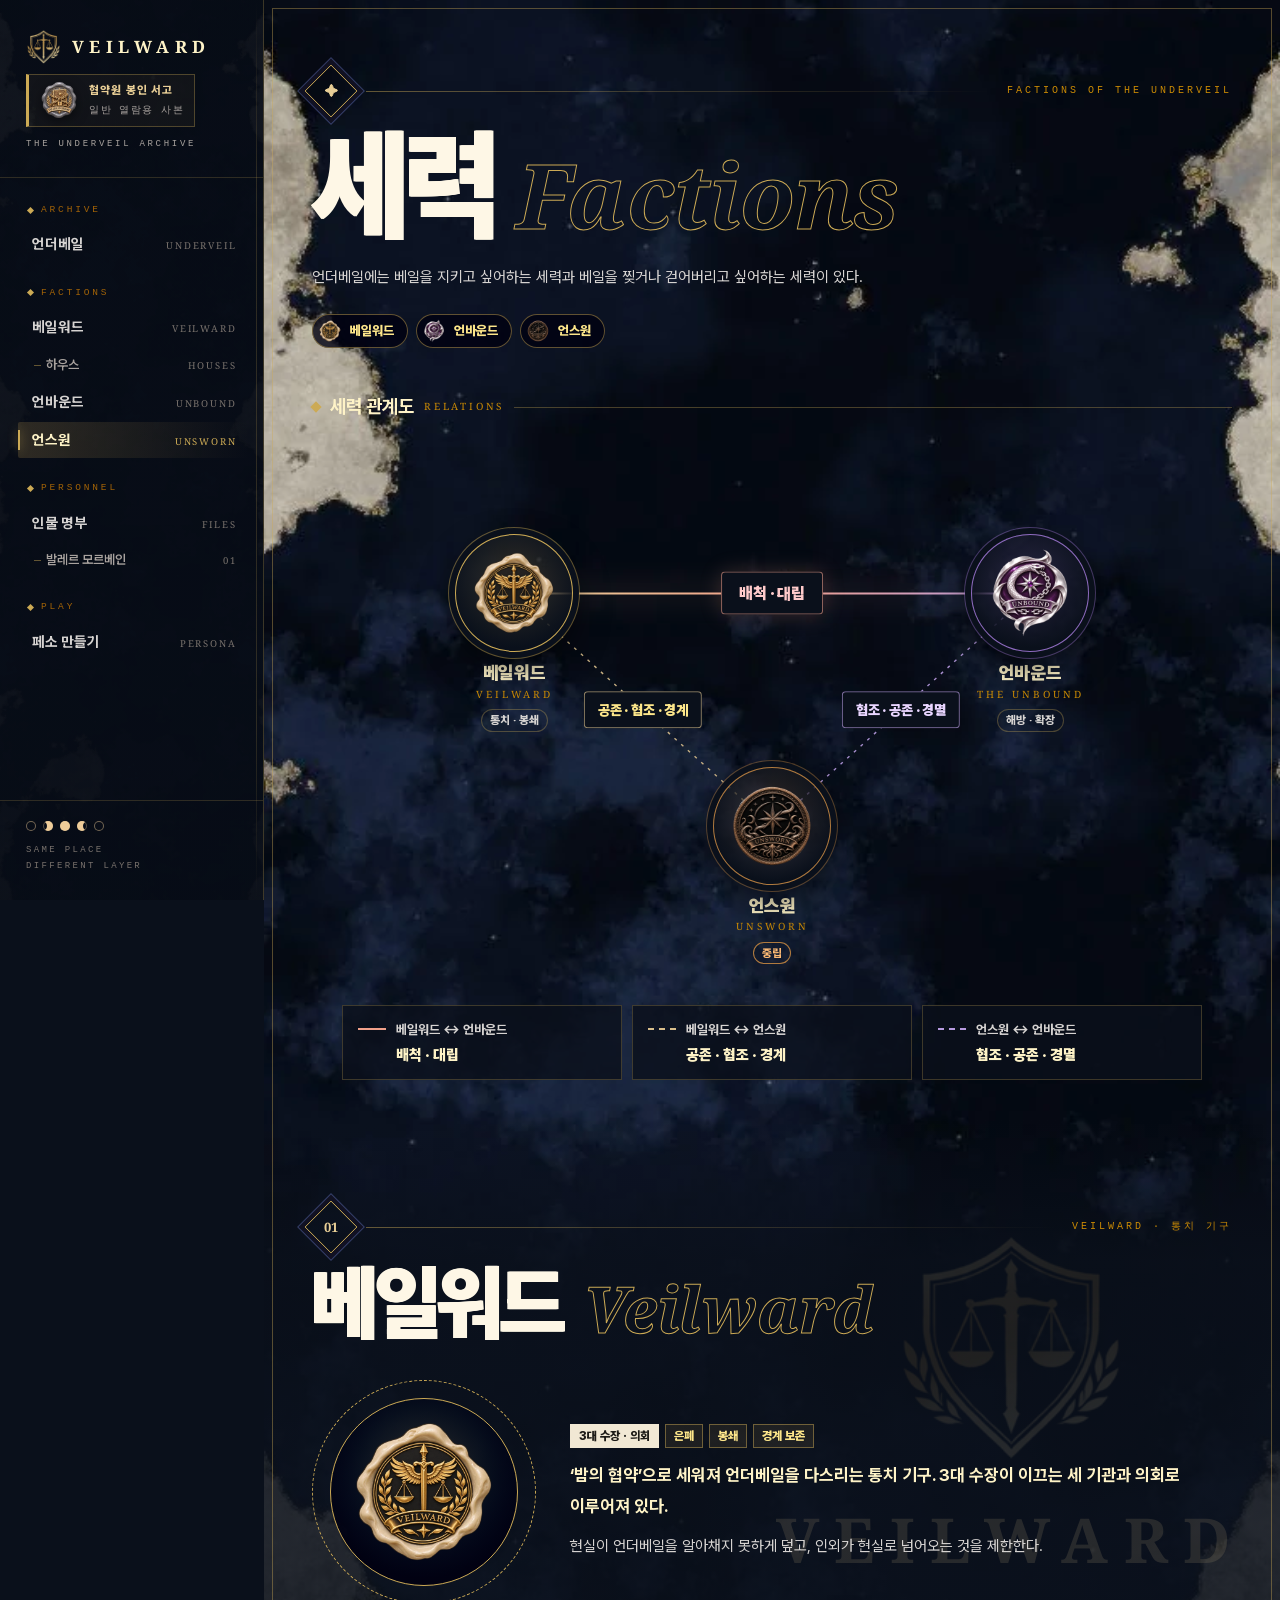
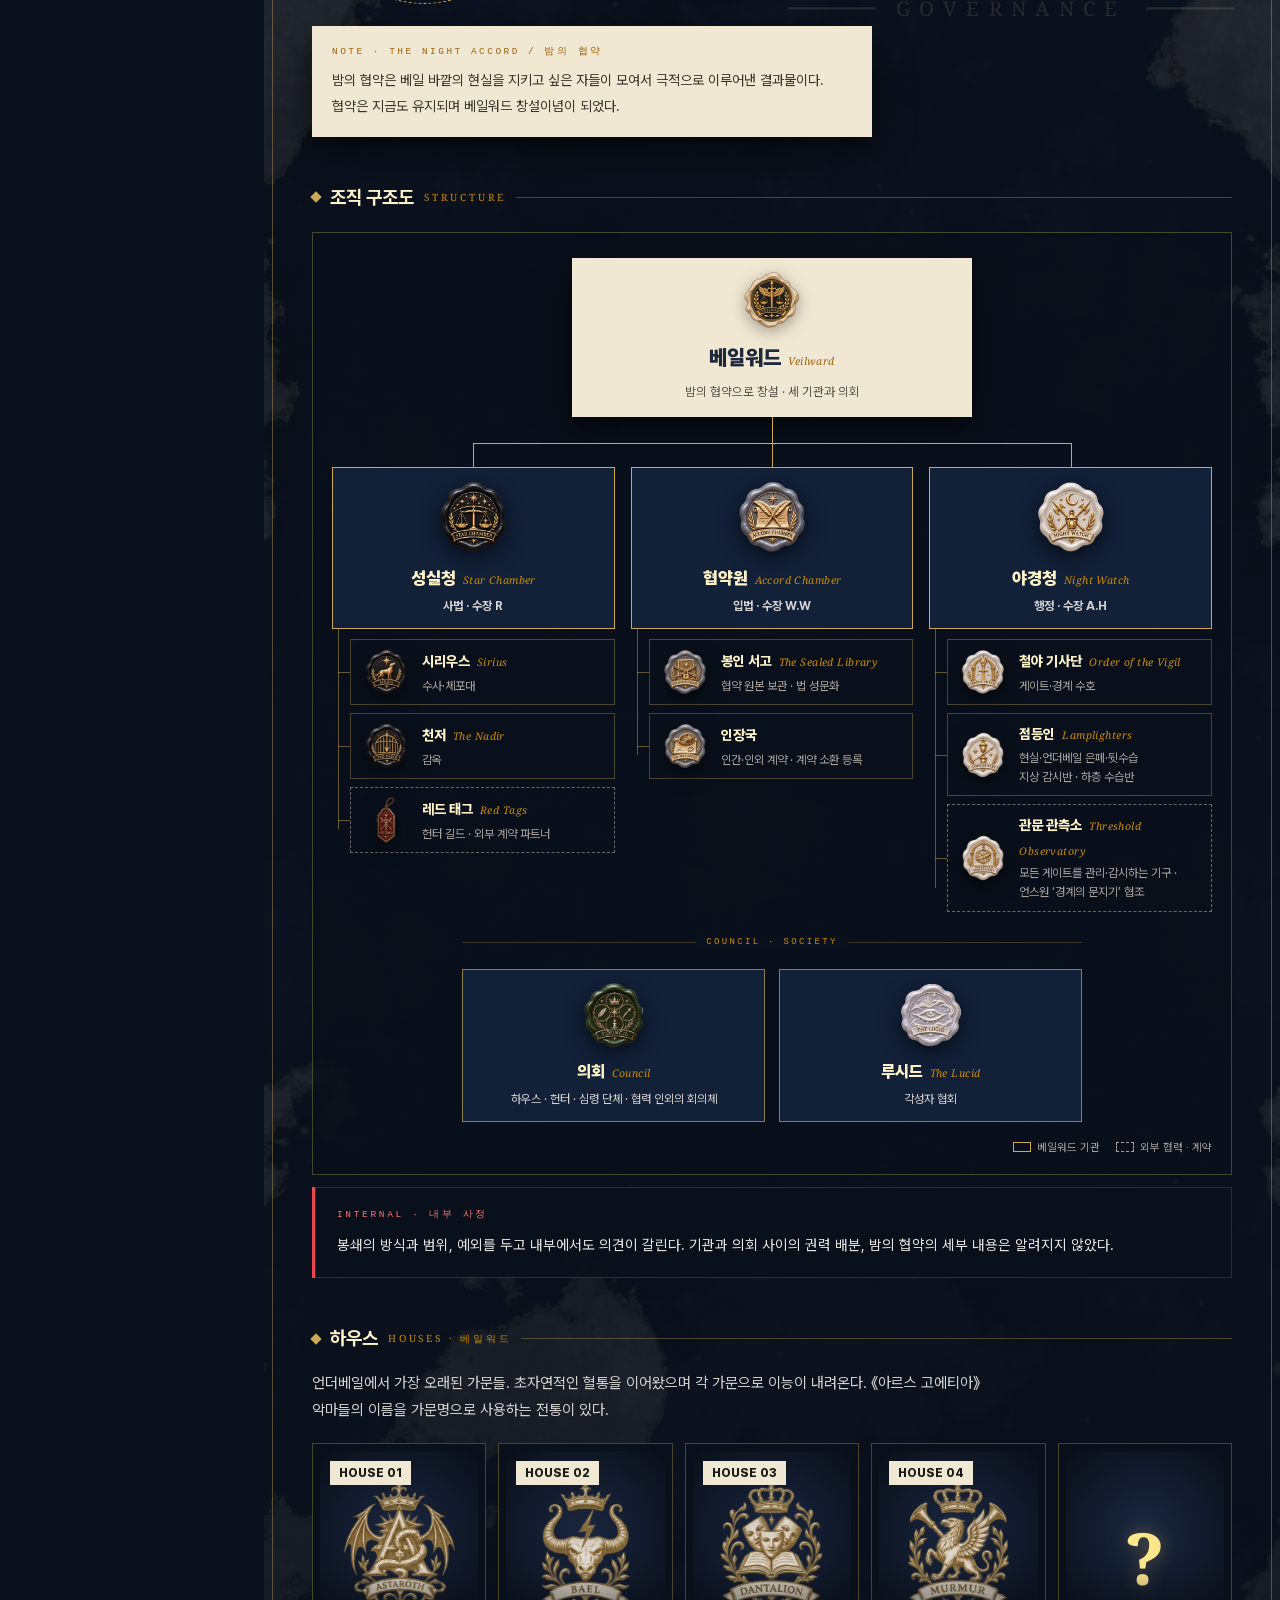
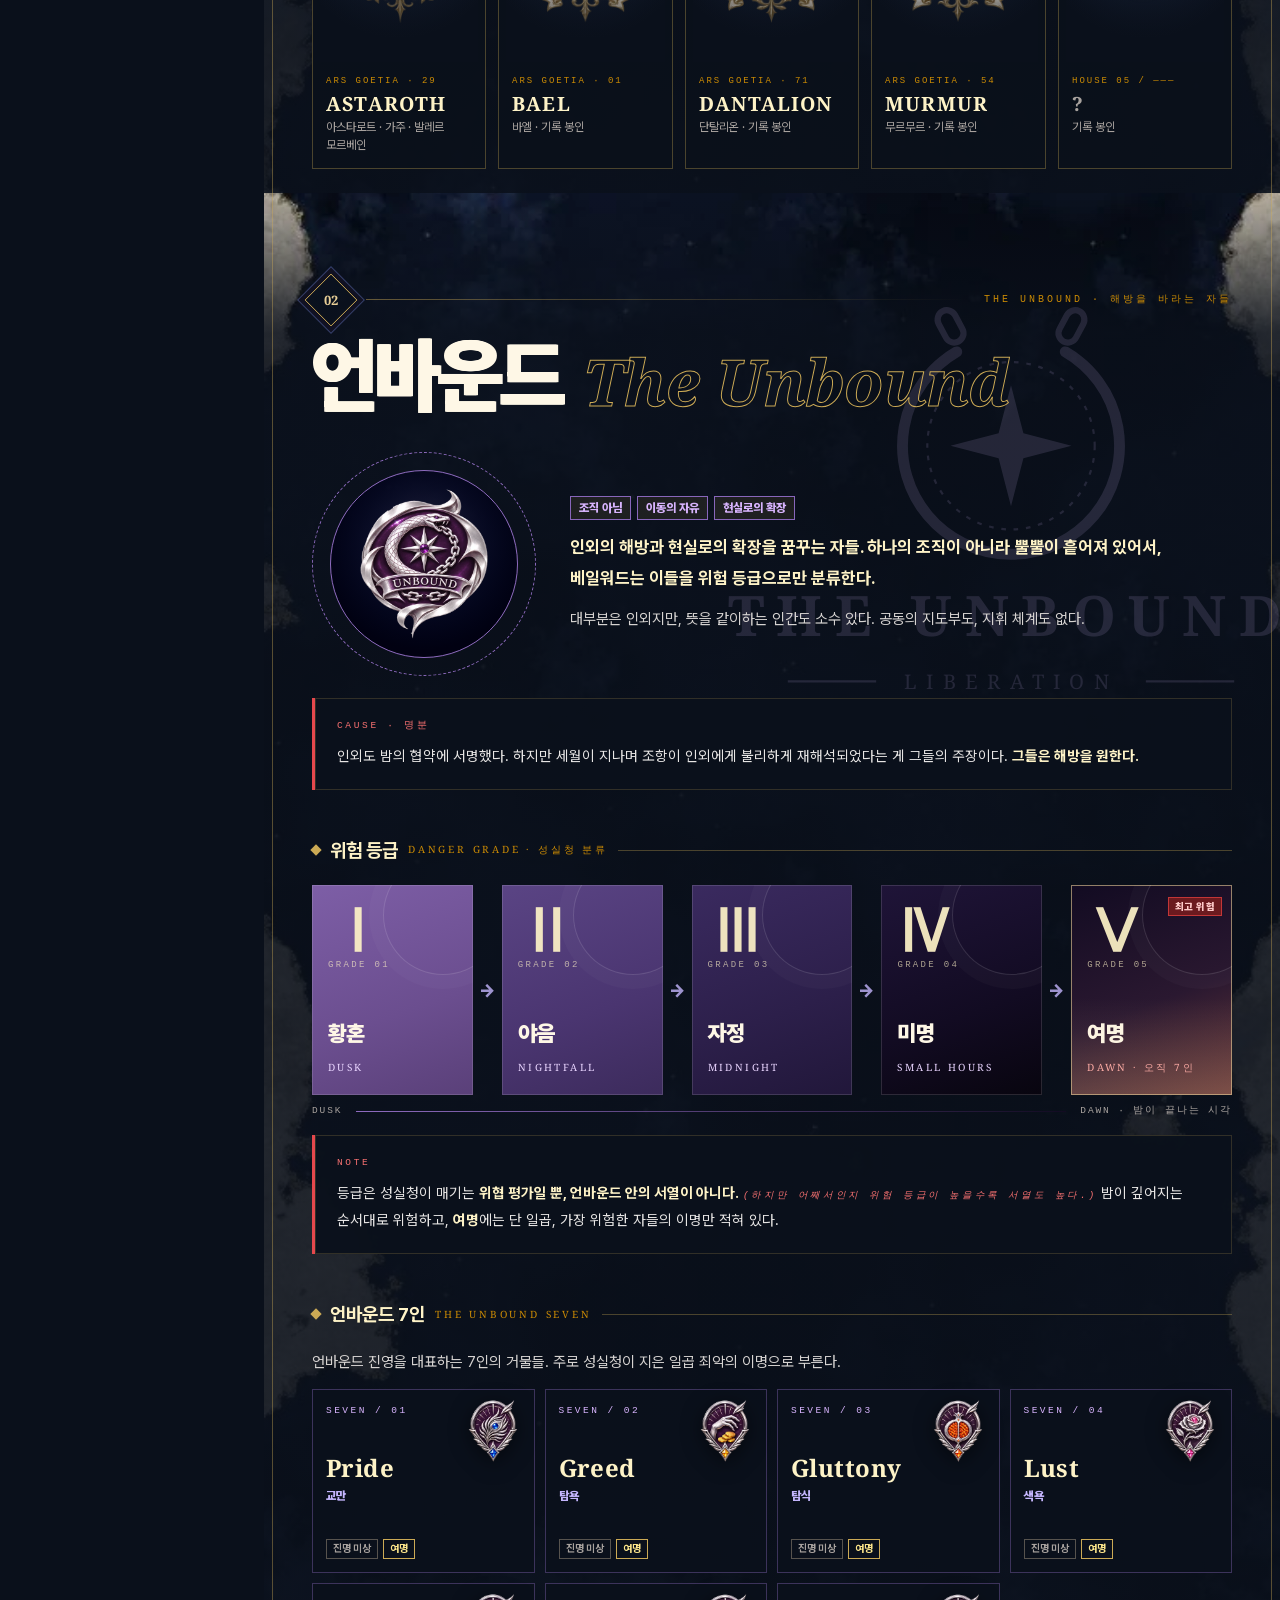
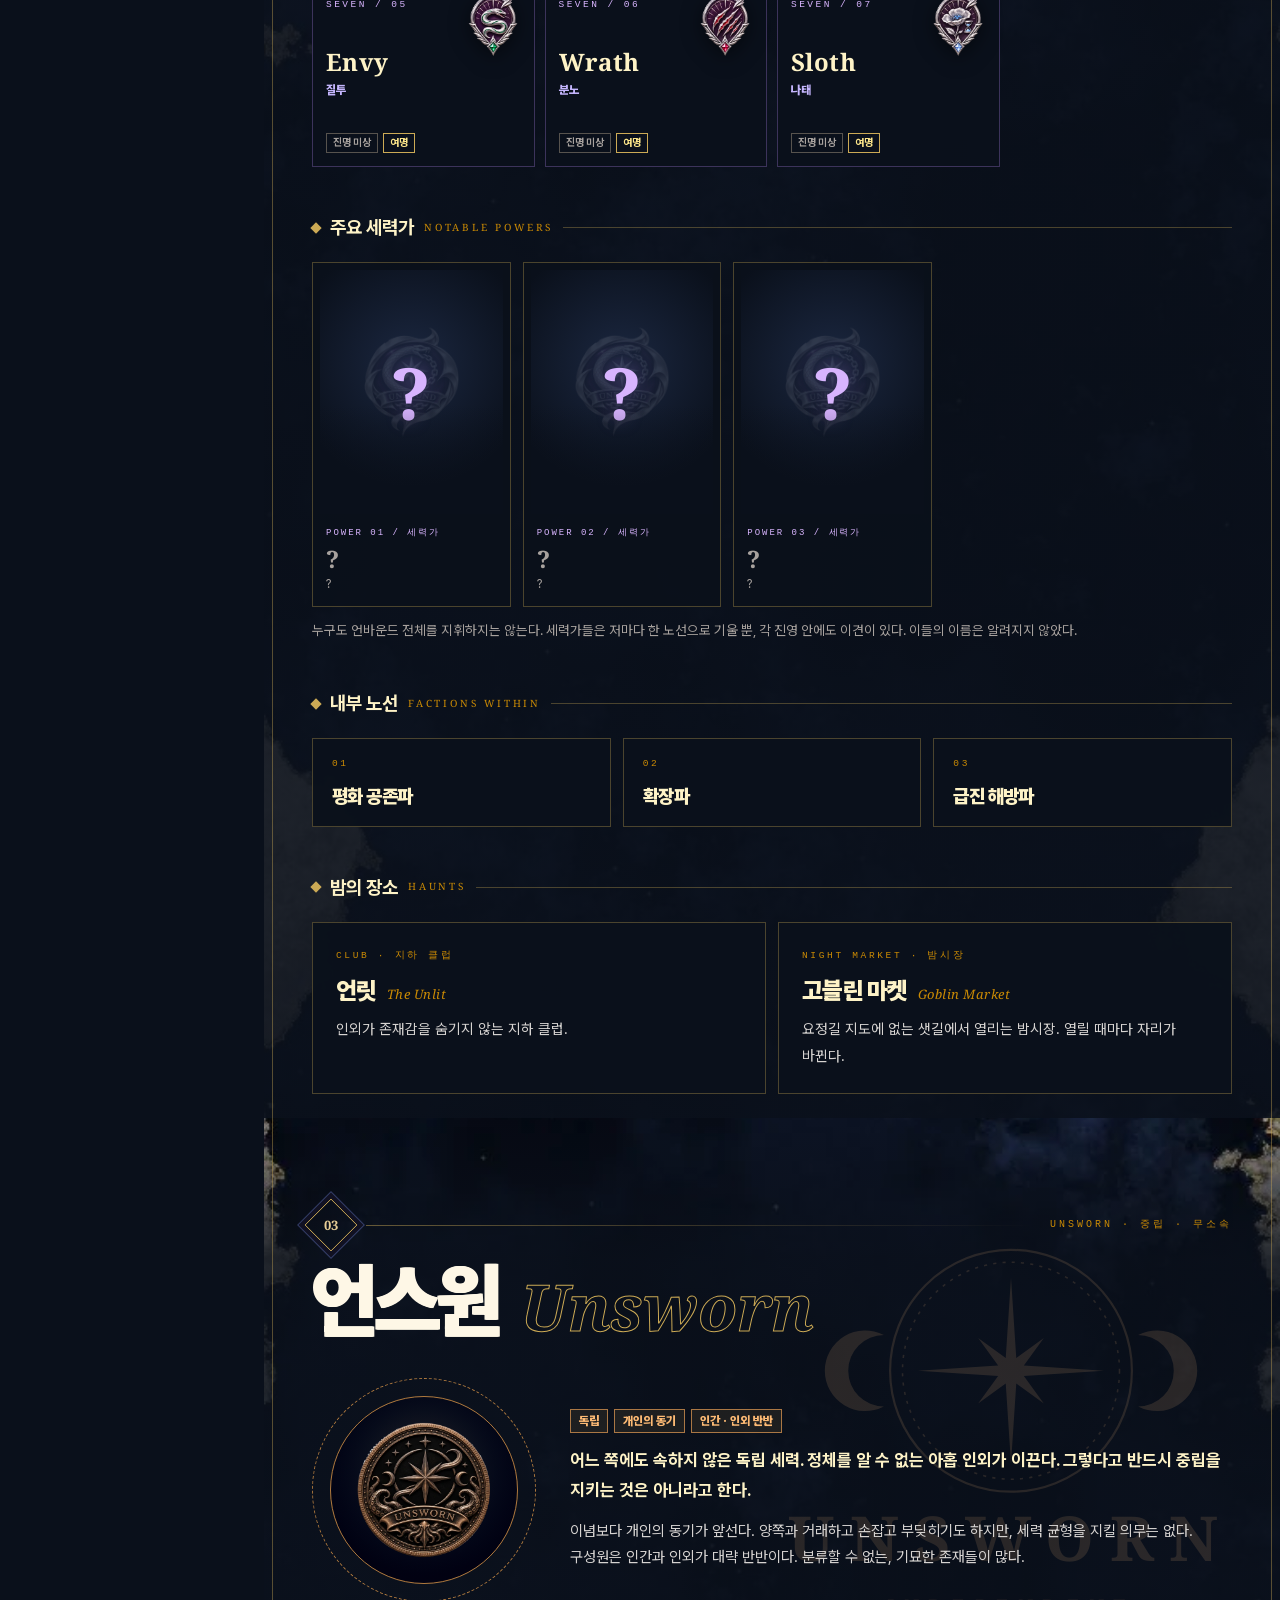
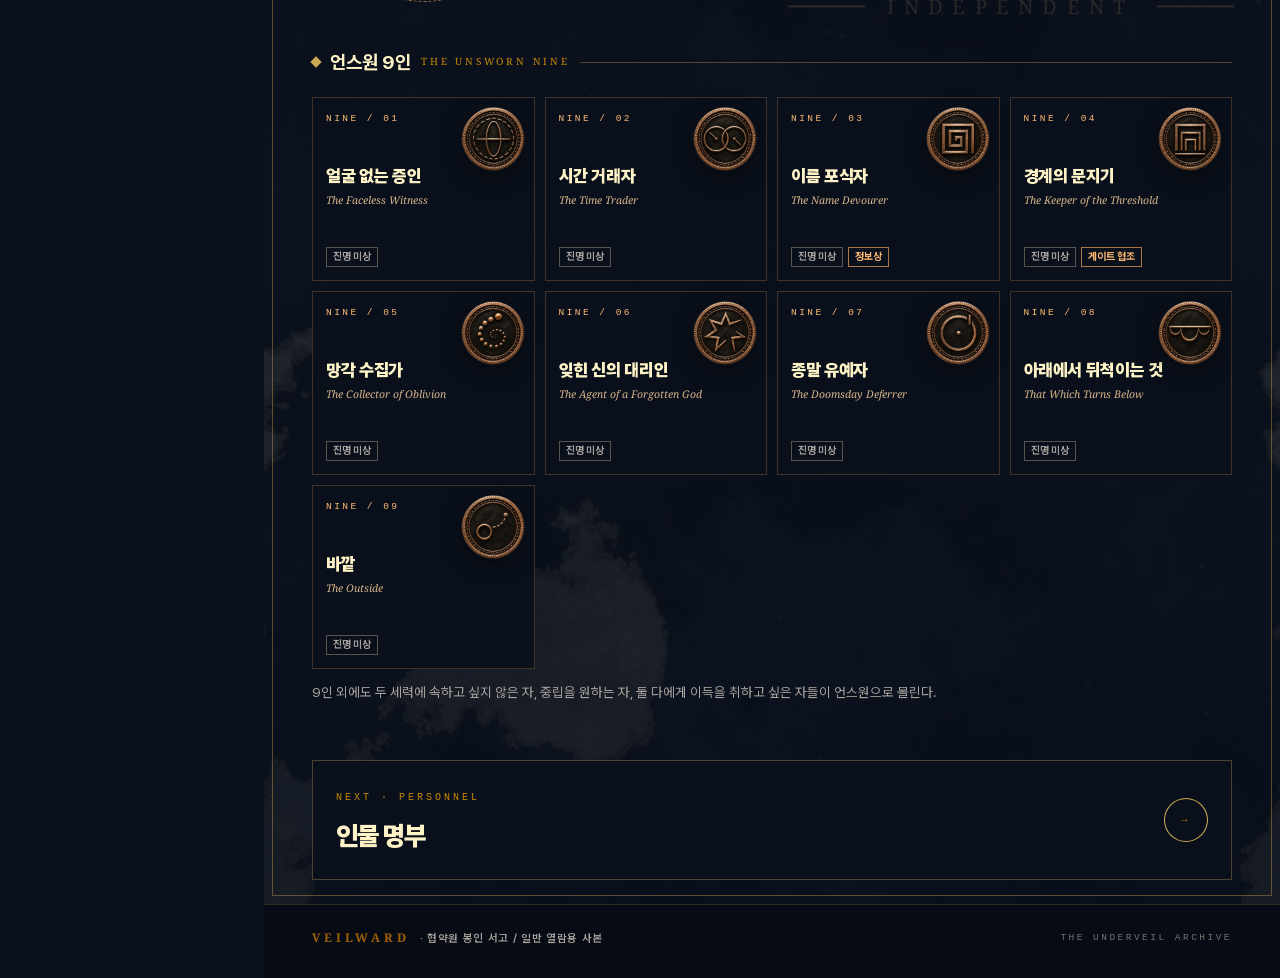
==== commit 38253377: "세력·기관 인장 새 세트, 루시드(전 눈 뜬 자들), 언바운드 7인·언스원 9인 아이콘, 베일워드 세력색 금 - 세력 인장 3종: 베일워드 크림 밀랍 + 검은 속 + 금, 언바운드" ====
--- a/factions.html
+++ b/factions.html
@@ -49,7 +49,7 @@
 <line class="vu" x1="20" y1="30" x2="50" y2="76"/>
 <line class="uu" x1="80" y1="30" x2="50" y2="76"/>
 </svg>
-<a class="vx-rel-node" href="#veilward" style="left:20%;top:30%;--c:#B9B2A5"><span class="seal"><i style="background-image:url(images/veilward_seal.webp)"></i></span><b>베일워드</b><em>VEILWARD</em><small>통치 · 봉쇄</small></a>
+<a class="vx-rel-node" href="#veilward" style="left:20%;top:30%;--c:#CCAA55"><span class="seal"><i style="background-image:url(images/veilward_seal.webp)"></i></span><b>베일워드</b><em>VEILWARD</em><small>통치 · 봉쇄</small></a>
 <a class="vx-rel-node" href="#unbound" style="left:80%;top:30%;--c:#8E6BBF"><span class="seal"><i style="background-image:url(images/unbound_seal.webp)"></i></span><b>언바운드</b><em>THE UNBOUND</em><small>해방 · 확장</small></a>
 <a class="vx-rel-node" href="#unsworn" style="left:50%;top:76%;--c:#B07A3E"><span class="seal"><i style="background-image:url(images/unsworn_seal.webp)"></i></span><b>언스원</b><em>UNSWORN</em><small class="neu">중립</small></a>
 <div class="vx-rel-tag war" style="left:50%;top:30%"><b>배척 · 대립</b></div>
@@ -68,7 +68,7 @@
 <h2 class="vx-ch-t"><b>베일워드</b><em>Veilward</em></h2>
 </header>
 <div class="vx-fhead" data-reveal>
-<div class="vx-seal" style="--c:#B9B2A5"><div><i style="background-image:url(images/veilward_seal.webp)"></i><b class="animate__animated animate__infinite animate__slideOutRight animate__slower"></b></div></div>
+<div class="vx-seal" style="--c:#CCAA55"><div><i style="background-image:url(images/veilward_seal.webp)"></i><b class="animate__animated animate__infinite animate__slideOutRight animate__slower"></b></div></div>
 <div style="display:grid;gap:12px">
 <div style="display:flex;flex-wrap:wrap;gap:6px"><span class="vx-tag cream">3대 수장 · 의회</span><span class="vx-tag">은폐</span><span class="vx-tag">봉쇄</span><span class="vx-tag">경계 보존</span></div>
 <p style="margin:0;font-size:17px;line-height:1.8;color:#fef3c7;font-weight:700">‘밤의 협약’으로 세워져 언더베일을 다스리는 통치 기구. 3대 수장이 이끄는 세 기관과 의회로 이루어져 있다.</p>
@@ -86,7 +86,7 @@
 </div>
 <div class="o-bottom">
 <div class="o-node"><img class="o-seal" src="images/seal_council.webp" alt="" width="68" height="68" loading="lazy" decoding="async"><b>의회<small>Council</small></b><span>하우스 · 헌터 · 심령 단체 · 협력 인외의 회의체</span></div>
-<div class="o-node"><img class="o-seal" src="images/seal_open_eyed.webp" alt="" width="68" height="68" loading="lazy" decoding="async"><b>눈 뜬 자들<small>The Open-Eyed</small></b><span>각성자 협회</span></div>
+<div class="o-node"><img class="o-seal" src="images/seal_lucid.webp" alt="" width="68" height="68" loading="lazy" decoding="async"><b>루시드<small>The Lucid</small></b><span>각성자 협회</span></div>
 </div>
 <div class="o-legend"><span><i></i>베일워드 기관</span><span><i class="ext"></i>외부 협력 · 계약</span></div>
 </div>
@@ -187,13 +187,13 @@
 <div class="vx-sub"><i></i><b>언바운드 7인</b><span>THE UNBOUND SEVEN</span></div>
 <p style="margin:0 0 14px;color:#d6d3d1;max-width:640px">언바운드 진영을 대표하는 7인의 거물들. 주로 성실청이 지은 일곱 죄악의 이명으로 부른다.</p>
 <div class="vx-seven sins">
-<div data-reveal><span class="q">?</span><span class="no">SEVEN / 01</span><div><b>Pride</b><small>교만</small></div><div class="meta"><i>진명 미상</i><i class="on">여명</i></div></div>
-<div data-reveal data-d="1"><span class="q">?</span><span class="no">SEVEN / 02</span><div><b>Greed</b><small>탐욕</small></div><div class="meta"><i>진명 미상</i><i class="on">여명</i></div></div>
-<div data-reveal data-d="2"><span class="q">?</span><span class="no">SEVEN / 03</span><div><b>Gluttony</b><small>탐식</small></div><div class="meta"><i>진명 미상</i><i class="on">여명</i></div></div>
-<div data-reveal data-d="3"><span class="q">?</span><span class="no">SEVEN / 04</span><div><b>Lust</b><small>색욕</small></div><div class="meta"><i>진명 미상</i><i class="on">여명</i></div></div>
-<div data-reveal><span class="q">?</span><span class="no">SEVEN / 05</span><div><b>Envy</b><small>질투</small></div><div class="meta"><i>진명 미상</i><i class="on">여명</i></div></div>
-<div data-reveal data-d="1"><span class="q">?</span><span class="no">SEVEN / 06</span><div><b>Wrath</b><small>분노</small></div><div class="meta"><i>진명 미상</i><i class="on">여명</i></div></div>
-<div data-reveal data-d="2"><span class="q">?</span><span class="no">SEVEN / 07</span><div><b>Sloth</b><small>나태</small></div><div class="meta"><i>진명 미상</i><i class="on">여명</i></div></div>
+<div data-reveal><img class="ic" src="images/sin_pride.webp" alt="" width="64" height="64" loading="lazy" decoding="async"><span class="no">SEVEN / 01</span><div><b>Pride</b><small>교만</small></div><div class="meta"><i>진명 미상</i><i class="on">여명</i></div></div>
+<div data-reveal data-d="1"><img class="ic" src="images/sin_greed.webp" alt="" width="64" height="64" loading="lazy" decoding="async"><span class="no">SEVEN / 02</span><div><b>Greed</b><small>탐욕</small></div><div class="meta"><i>진명 미상</i><i class="on">여명</i></div></div>
+<div data-reveal data-d="2"><img class="ic" src="images/sin_gluttony.webp" alt="" width="64" height="64" loading="lazy" decoding="async"><span class="no">SEVEN / 03</span><div><b>Gluttony</b><small>탐식</small></div><div class="meta"><i>진명 미상</i><i class="on">여명</i></div></div>
+<div data-reveal data-d="3"><img class="ic" src="images/sin_lust.webp" alt="" width="64" height="64" loading="lazy" decoding="async"><span class="no">SEVEN / 04</span><div><b>Lust</b><small>색욕</small></div><div class="meta"><i>진명 미상</i><i class="on">여명</i></div></div>
+<div data-reveal><img class="ic" src="images/sin_envy.webp" alt="" width="64" height="64" loading="lazy" decoding="async"><span class="no">SEVEN / 05</span><div><b>Envy</b><small>질투</small></div><div class="meta"><i>진명 미상</i><i class="on">여명</i></div></div>
+<div data-reveal data-d="1"><img class="ic" src="images/sin_wrath.webp" alt="" width="64" height="64" loading="lazy" decoding="async"><span class="no">SEVEN / 06</span><div><b>Wrath</b><small>분노</small></div><div class="meta"><i>진명 미상</i><i class="on">여명</i></div></div>
+<div data-reveal data-d="2"><img class="ic" src="images/sin_sloth.webp" alt="" width="64" height="64" loading="lazy" decoding="async"><span class="no">SEVEN / 07</span><div><b>Sloth</b><small>나태</small></div><div class="meta"><i>진명 미상</i><i class="on">여명</i></div></div>
 </div>
 <div class="vx-sub"><i></i><b>주요 세력가</b><span>NOTABLE POWERS</span></div>
 <div class="vx-files powers">
@@ -229,15 +229,15 @@
 </div>
 <div class="vx-sub"><i></i><b>언스원 9인</b><span>THE UNSWORN NINE</span></div>
 <div class="vx-seven">
-<div data-reveal><span class="q">?</span><span class="no">NINE / 01</span><div><b>얼굴 없는 증인</b><small>The Faceless Witness</small></div><div class="meta"><i>진명 미상</i></div></div>
-<div data-reveal data-d="1"><span class="q">?</span><span class="no">NINE / 02</span><div><b>시간 거래자</b><small>The Time Trader</small></div><div class="meta"><i>진명 미상</i></div></div>
-<div data-reveal data-d="2"><span class="q">?</span><span class="no">NINE / 03</span><div><b>이름 포식자</b><small>The Name Devourer</small></div><div class="meta"><i>진명 미상</i><i class="on">정보상</i></div></div>
-<div data-reveal data-d="3"><span class="q">?</span><span class="no">NINE / 04</span><div><b>경계의 문지기</b><small>The Keeper of the Threshold</small></div><div class="meta"><i>진명 미상</i><i class="on">게이트 협조</i></div></div>
-<div data-reveal><span class="q">?</span><span class="no">NINE / 05</span><div><b>망각 수집가</b><small>The Collector of Oblivion</small></div><div class="meta"><i>진명 미상</i></div></div>
-<div data-reveal data-d="1"><span class="q">?</span><span class="no">NINE / 06</span><div><b>잊힌 신의 대리인</b><small>The Agent of a Forgotten God</small></div><div class="meta"><i>진명 미상</i></div></div>
-<div data-reveal data-d="2"><span class="q">?</span><span class="no">NINE / 07</span><div><b>종말 유예자</b><small>The Doomsday Deferrer</small></div><div class="meta"><i>진명 미상</i></div></div>
-<div data-reveal data-d="3"><span class="q">?</span><span class="no">NINE / 08</span><div><b>아래에서 뒤척이는 것</b><small>That Which Turns Below</small></div><div class="meta"><i>진명 미상</i></div></div>
-<div data-reveal><span class="q">?</span><span class="no">NINE / 09</span><div><b>바깥</b><small>The Outside</small></div><div class="meta"><i>진명 미상</i></div></div>
+<div data-reveal><img class="ic" src="images/coin_01.webp" alt="" width="64" height="64" loading="lazy" decoding="async"><span class="no">NINE / 01</span><div><b>얼굴 없는 증인</b><small>The Faceless Witness</small></div><div class="meta"><i>진명 미상</i></div></div>
+<div data-reveal data-d="1"><img class="ic" src="images/coin_02.webp" alt="" width="64" height="64" loading="lazy" decoding="async"><span class="no">NINE / 02</span><div><b>시간 거래자</b><small>The Time Trader</small></div><div class="meta"><i>진명 미상</i></div></div>
+<div data-reveal data-d="2"><img class="ic" src="images/coin_03.webp" alt="" width="64" height="64" loading="lazy" decoding="async"><span class="no">NINE / 03</span><div><b>이름 포식자</b><small>The Name Devourer</small></div><div class="meta"><i>진명 미상</i><i class="on">정보상</i></div></div>
+<div data-reveal data-d="3"><img class="ic" src="images/coin_04.webp" alt="" width="64" height="64" loading="lazy" decoding="async"><span class="no">NINE / 04</span><div><b>경계의 문지기</b><small>The Keeper of the Threshold</small></div><div class="meta"><i>진명 미상</i><i class="on">게이트 협조</i></div></div>
+<div data-reveal><img class="ic" src="images/coin_05.webp" alt="" width="64" height="64" loading="lazy" decoding="async"><span class="no">NINE / 05</span><div><b>망각 수집가</b><small>The Collector of Oblivion</small></div><div class="meta"><i>진명 미상</i></div></div>
+<div data-reveal data-d="1"><img class="ic" src="images/coin_06.webp" alt="" width="64" height="64" loading="lazy" decoding="async"><span class="no">NINE / 06</span><div><b>잊힌 신의 대리인</b><small>The Agent of a Forgotten God</small></div><div class="meta"><i>진명 미상</i></div></div>
+<div data-reveal data-d="2"><img class="ic" src="images/coin_07.webp" alt="" width="64" height="64" loading="lazy" decoding="async"><span class="no">NINE / 07</span><div><b>종말 유예자</b><small>The Doomsday Deferrer</small></div><div class="meta"><i>진명 미상</i></div></div>
+<div data-reveal data-d="3"><img class="ic" src="images/coin_08.webp" alt="" width="64" height="64" loading="lazy" decoding="async"><span class="no">NINE / 08</span><div><b>아래에서 뒤척이는 것</b><small>That Which Turns Below</small></div><div class="meta"><i>진명 미상</i></div></div>
+<div data-reveal><img class="ic" src="images/coin_09.webp" alt="" width="64" height="64" loading="lazy" decoding="async"><span class="no">NINE / 09</span><div><b>바깥</b><small>The Outside</small></div><div class="meta"><i>진명 미상</i></div></div>
 </div>
 <p style="margin:12px 0 0;font-size:13.5px;color:#a8a29e">9인 외에도 두 세력에 속하고 싶지 않은 자, 중립을 원하는 자, 둘 다에게 이득을 취하고 싶은 자들이 언스원으로 몰린다.</p>
 <a class="vx-next" href="personnel.html" data-reveal><div><span>NEXT · PERSONNEL</span><b>인물 명부</b></div><span class="vx-arrow">→</span></a>
--- a/assets/css/site.css
+++ b/assets/css/site.css
@@ -1 +1 @@
-@font-face{font-family:Pretendard Variable;font-style:normal;font-weight:45 920;font-display:swap;src:url(../fonts/pretendard/pretendard-site.woff2)format("woff2-variations"),url(../fonts/pretendard/pretendard-site.woff2)format("woff2");unicode-range:U+20-7E,U+A0-FF,U+2000-200D,U+2010-2027,U+202F-2060,U+2160-2164,U+2190-2199,U+21A9-21AA,U+21B0-21B1,U+21B3-21B5,U+21BA-21BB,U+21D0,U+21D2,U+21D4,U+21DE-21DF,U+21E4-21E5,U+21E7,U+21EA,U+25A0-25A2,U+25AA,U+25B2-25B3,U+25B6-25B7,U+25BA-25BD,U+25C0-25C1,U+25C4-25C7,U+25CA-25CB,U+25CF,U+25E6,U+25EF,U+26A0,U+3000-3003,U+3008-3011,U+3014-301F,U+3131-3164,U+318D,U+AC00-AC01,U+AC04,U+AC08,U+AC10,U+AC13-AC14,U+AC16,U+AC19,U+AC1C,U+AC70,U+AC74,U+AC77-AC78,U+AC83,U+AC8C,U+ACA0,U+ACA8-ACA9,U+ACAC,U+ACB0,U+ACB9,U+ACBC-ACBD,U+ACC4,U+ACE0-ACE1,U+ACE4,U+ACF1,U+ACF3,U+ACF5,U+ACFC,U+AD00,U+AD1C,U+AD34,U+AD50,U+AD6C-AD6D,U+AD74,U+AD82,U+AD8C,U+ADC0,U+ADE0,U+ADF8-ADF9,U+AE00,U+AE08-AE09,U+AE30,U+AE34,U+AE38,U+AE4A,U+AE4C,U+AE4E,U+AE65,U+AE68,U+AED8,U+AF64,U+AFB8,U+AFC8-AFC9,U+AFF0,U+B00C,U+B010,U+B044,U+B048,U+B04C,U+B054,U+B05D,U+B07C,U+B098,U+B09C,U+B0A8,U+B0AE,U+B0B4,U+B0B8,U+B0D0,U+B0E5,U+B108,U+B118,U+B123-B124,U+B140,U+B150,U+B178,U+B192,U+B204,U+B208,U+B20C,U+B274,U+B290,U+B294,U+B298,U+B2A5,U+B2C8,U+B2CC,U+B2D8-B2D9,U+B2DD,U+B2E4,U+B2E8,U+B2EB-B2EC,U+B2F4-B2F5,U+B2F9,U+B2FF-B300,U+B304,U+B354-B355,U+B358,U+B36E,U+B370,U+B378,U+B3C4-B3C5,U+B3C8,U+B3CC,U+B3D9,U+B418,U+B41C,U+B420,U+B428,U+B450,U+B454,U+B458,U+B465,U+B4A4,U+B4B7,U+B4DC-B4DD,U+B4E0,U+B4E4,U+B4F1,U+B514-B515,U+B518,U+B52A,U+B534,U+B54C,U+B5A0,U+B5BB,U+B610,U+B6AB,U+B72C,U+B73B,U+B760,U+B77C,U+B780,U+B78C-B78D,U+B791,U+B798,U+B79C,U+B7B5,U+B7C9,U+B7EC,U+B7F0,U+B7FC-B7FD,U+B801,U+B807-B808,U+B80C,U+B824-B825,U+B828,U+B839,U+B840,U+B85C-B85D,U+B860,U+B864,U+B8E8,U+B8F9,U+B958,U+B974,U+B978,U+B97C,U+B984,U+B9AC,U+B9B0,U+B9B4,U+B9BC-B9BD,U+B9BF,U+B9C1,U+B9C8-B9C9,U+B9CC,U+B9CE,U+B9D0,U+B9DD,U+B9E1,U+B9E4,U+BA38,U+BA54,U+BA70,U+BA74,U+BA78,U+BA85,U+BA87,U+BAA8-BAA9,U+BAB0,U+BABB,U+BB18,U+BB34,U+BB36,U+BB38,U+BB3B-BB3C,U+BBF8,U+BBFC,U+BBFF-BC00,U+BC14-BC15,U+BC18,U+BC1B-BC1D,U+BC24,U+BC29,U+BC30-BC31,U+BC40,U+BC84,U+BC88,U+BC8C,U+BC94-BC95,U+BCA0,U+BCC4,U+BCF4-BCF5,U+BCF8,U+BCFC,U+BD07,U+BD09,U+BD80,U+BD84,U+BD88,U+BD99,U+BE0C,U+BE10,U+BE14,U+BE44,U+BE5B,U+BE60,U+BFD0,U+BFD4,U+C05C,U+C0AC,U+C0B0,U+C0B4,U+C0BC,U+C0C1,U+C0C9,U+C0DB,U+C0DD,U+C11C-C11D,U+C120,U+C124,U+C131,U+C138,U+C14B,U+C18C-C18D,U+C190,U+C1A1,U+C1C4,U+C1FC,U+C218,U+C21C,U+C228,U+C2A4,U+C2B5,U+C2B9,U+C2DC-C2DD,U+C2E0,U+C2E4,U+C2EB-C2ED,U+C2F6,U+C369,U+C4F0,U+C4F4,U+C544-C545,U+C548,U+C54A,U+C54C,U+C54E,U+C558,U+C55E,U+C560,U+C57C-C57D,U+C591,U+C5B4,U+C5B8,U+C5BB-C5BC,U+C5C4-C5C6,U+C5C8,U+C5D0,U+C5D4,U+C5D8,U+C5EC-C5ED,U+C5F0,U+C5F4,U+C601,U+C608,U+C624-C625,U+C628,U+C62C,U+C634,U+C637,U+C640,U+C644,U+C654-C655,U+C65C,U+C678,U+C67C,U+C694-C695,U+C6A9,U+C6B0,U+C6B4,U+C6B8,U+C6CC,U+C6D0,U+C6D4,U+C6E0,U+C704-C705,U+C720,U+C735,U+C73C,U+C740,U+C744,U+C74C,U+C758,U+C774,U+C778,U+C77C,U+C785,U+C787-C78A,U+C790-C791,U+C798,U+C7A0-C7A1,U+C7A5,U+C7AC,U+C800-C801,U+C804,U+C808,U+C810-C811,U+C815,U+C81C-C81D,U+C838,U+C870-C871,U+C874,U+C881,U+C885,U+C88B,U+C8C4,U+C8E0,U+C8FC-C8FD,U+C900,U+C904,U+C911,U+C988,U+C99D,U+C9C0-C9C1,U+C9C4,U+C9C8,U+C9D0-C9D1,U+C9D3,U+C9D5,U+C9F8,U+CABD,U+CC22,U+CC28,U+CC2E,U+CC3D-CC3E,U+CC44-CC45,U+CC57,U+CC98-CC99,U+CC9C,U+CCA0,U+CCAB,U+CCAD,U+CCB4,U+CCD0,U+CD08,U+CD1D,U+CD5C,U+CD94,U+CD98,U+CD9C,U+CDE8,U+CE21,U+CE35,U+CE58,U+CE5C,U+CE60,U+CE6D,U+CE74,U+CE78,U+CE94,U+CEEC,U+CEF7,U+CF13,U+D06C,U+D074,U+D0A4,U+D0AC,U+D0C0,U+D0C4,U+D0C8,U+D0D0,U+D0DC,U+D130,U+D1A0,U+D1B5,U+D1F4,U+D22C,U+D2B8-D2B9,U+D2F0,U+D2F4,U+D305,U+D30C,U+D310,U+D314,U+D37C,U+D398,U+D3B8,U+D3C9,U+D3D0,U+D3EC-D3ED,U+D3F0,U+D45C,U+D488,U+D48D,U+D504,U+D50C,U+D540,U+D544,U+D558-D559,U+D55C,U+D560,U+D568-D569,U+D56D,U+D574,U+D588-D589,U+D5A5,U+D5CC,U+D5D8,U+D600,U+D604,U+D608,U+D611,U+D615,U+D638-D639,U+D63C,U+D649,U+D64D,U+D654-D655,U+D658,U+D669,U+D68C,U+D6C4-D6C5,U+D718,U+D750,U+D758,U+D769,U+D76C,U+D788,U+D78C,U+D798,U+FF01-FF5E}@font-face{font-family:Pretendard Variable;font-style:normal;font-weight:45 920;font-display:swap;src:url(../fonts/pretendard/pretendard-ks.woff2)format("woff2-variations"),url(../fonts/pretendard/pretendard-ks.woff2)format("woff2");unicode-range:U+AC07,U+AC09-AC0A,U+AC11-AC12,U+AC15,U+AC17,U+AC1A-AC1B,U+AC1D,U+AC20,U+AC24,U+AC2C-AC2D,U+AC2F-AC31,U+AC38-AC39,U+AC3C,U+AC40,U+AC4B,U+AC4D,U+AC54,U+AC58,U+AC5C,U+AC71,U+AC7A,U+AC80-AC81,U+AC84-AC86,U+AC89-AC8B,U+AC90,U+AC94,U+AC9C-AC9D,U+AC9F,U+ACA1,U+ACAA,U+ACAF,U+ACB8,U+ACBB,U+ACC1,U+ACC8,U+ACCC,U+ACD5,U+ACD7,U+ACE7-ACE8,U+ACEA,U+ACEC,U+ACEF-ACF0,U+ACF6,U+ACFD,U+AD04,U+AD06,U+AD0C-AD0D,U+AD0F,U+AD11,U+AD18,U+AD20,U+AD29,U+AD2C-AD2D,U+AD35,U+AD38,U+AD3C,U+AD44-AD45,U+AD47,U+AD49,U+AD54,U+AD58,U+AD61,U+AD63,U+AD70,U+AD73,U+AD75-AD76,U+AD7B-AD7D,U+AD7F,U+AD81,U+AD88-AD89,U+AD90,U+AD9C-AD9D,U+ADA4,U+ADB7,U+ADC1,U+ADC4,U+ADC8,U+ADD0-ADD1,U+ADD3,U+ADDC,U+ADE4,U+ADFC,U+ADFF,U+AE01,U+AE0B,U+AE0D,U+AE14,U+AE31,U+AE37,U+AE3A,U+AE40-AE41,U+AE43,U+AE45-AE46,U+AE4D,U+AE50,U+AE54,U+AE56,U+AE5C-AE5D,U+AE5F-AE61,U+AE69,U+AE6C,U+AE70,U+AE78-AE79,U+AE7B-AE7D,U+AE84-AE85,U+AE8C,U+AEBC-AEBE,U+AEC0,U+AEC4,U+AECC-AECD,U+AECF-AED1,U+AED9,U+AEDC,U+AEE8,U+AEEB,U+AEED,U+AEF4,U+AEF8,U+AEFC,U+AF07-AF08,U+AF0D,U+AF10,U+AF2C-AF2D,U+AF30,U+AF32,U+AF34,U+AF3C-AF3D,U+AF3F,U+AF41-AF43,U+AF48-AF49,U+AF50,U+AF5C-AF5D,U+AF65,U+AF79,U+AF80,U+AF84,U+AF88,U+AF90-AF91,U+AF95,U+AF9C,U+AFB9,U+AFBC,U+AFC0,U+AFC7,U+AFCB,U+AFCD-AFCE,U+AFD4,U+AFDC,U+AFE8-AFE9,U+AFF1,U+AFF4,U+AFF8,U+B000-B001,U+B004,U+B014,U+B01C-B01D,U+B028,U+B045,U+B04A,U+B04E,U+B053,U+B055,U+B057,U+B059,U+B07D,U+B080,U+B084,U+B08C-B08D,U+B08F,U+B091,U+B099-B09A,U+B09F-B0A2,U+B0A9,U+B0AB-B0AD,U+B0AF,U+B0B1,U+B0B3,U+B0B5,U+B0BC,U+B0C4-B0C5,U+B0C7-B0C9,U+B0D1,U+B0D4,U+B0D8,U+B0E0,U+B109,U+B10B-B10C,U+B110,U+B112-B113,U+B119,U+B11B-B11D,U+B125,U+B128,U+B12C,U+B134-B135,U+B137-B139,U+B141,U+B144,U+B148,U+B151,U+B154-B155,U+B158,U+B15C,U+B160,U+B179,U+B17C,U+B180,U+B182,U+B188-B189,U+B18B,U+B18D,U+B193-B194,U+B198,U+B19C,U+B1A8,U+B1CC,U+B1D0,U+B1D4,U+B1DC-B1DD,U+B1DF,U+B1E8-B1E9,U+B1EC,U+B1F0,U+B1F9,U+B1FB,U+B1FD,U+B205,U+B20B,U+B214-B215,U+B217,U+B219,U+B220,U+B234,U+B23C,U+B258,U+B25C,U+B260,U+B268-B269,U+B275,U+B27C,U+B284-B285,U+B289,U+B291,U+B299-B29A,U+B2A0-B2A1,U+B2A3,U+B2A6,U+B2AA,U+B2AC,U+B2B0,U+B2B4,U+B2C9,U+B2D0,U+B2D2,U+B2DB,U+B2E2,U+B2E5-B2E6,U+B2ED-B2EF,U+B2F3,U+B2F7-B2F8,U+B2FA-B2FB,U+B301,U+B308,U+B310-B311,U+B313-B315,U+B31C,U+B356,U+B35B-B35C,U+B35E-B35F,U+B364-B365,U+B367,U+B369,U+B36B,U+B371,U+B374,U+B380-B381,U+B383-B385,U+B38C,U+B390,U+B394,U+B3A0-B3A1,U+B3A8,U+B3AC,U+B3CB,U+B3CE,U+B3D0,U+B3D4-B3D5,U+B3D7,U+B3DB,U+B3DD,U+B3E0,U+B3E4,U+B3E8,U+B3FC,U+B410,U+B429,U+B42B,U+B434,U+B451,U+B460-B461,U+B463,U+B46C,U+B480,U+B488,U+B49D,U+B4A8,U+B4AC,U+B4B5,U+B4B9,U+B4C0,U+B4C4,U+B4C8,U+B4D0,U+B4D5,U+B4E3,U+B4E6,U+B4EC-B4ED,U+B4EF,U+B4F8,U+B51B-B51C,U+B524-B525,U+B527-B529,U+B530-B531,U+B538,U+B540-B541,U+B543-B545,U+B54B,U+B54D,U+B550,U+B554,U+B55C-B55D,U+B55F-B561,U+B5A1,U+B5A4,U+B5A8,U+B5AA-B5AB,U+B5B0-B5B1,U+B5B3-B5B5,U+B5BC-B5BD,U+B5C0,U+B5C4,U+B5CC-B5CD,U+B5CF-B5D1,U+B5D8,U+B5EC,U+B611,U+B614,U+B618,U+B625,U+B62C,U+B634,U+B648,U+B664,U+B668,U+B69C-B69D,U+B6A0,U+B6A4,U+B6AC,U+B6B1,U+B6D4,U+B6F0,U+B6F4,U+B6F8,U+B700-B701,U+B705,U+B728-B729,U+B72F-B730,U+B738-B739,U+B744,U+B748,U+B74C,U+B754-B755,U+B764,U+B768,U+B770-B771,U+B773,U+B775,U+B77D,U+B784,U+B78F-B790,U+B792,U+B796-B797,U+B799,U+B7A0,U+B7A8-B7A9,U+B7AB-B7AD,U+B7B4,U+B7B8,U+B7C7,U+B7ED,U+B7F4,U+B7FF-B800,U+B809,U+B810,U+B818-B819,U+B81B,U+B81D,U+B82C,U+B834-B835,U+B837-B838,U+B844,U+B851,U+B853,U+B86C-B86D,U+B86F,U+B871,U+B878,U+B87C,U+B88D,U+B8A8,U+B8B0,U+B8B4,U+B8B8,U+B8C0-B8C1,U+B8C3,U+B8C5,U+B8CC,U+B8D0,U+B8D4,U+B8DD,U+B8DF,U+B8E1,U+B8E9,U+B8EC,U+B8F0,U+B8F8,U+B8FB,U+B8FD,U+B904,U+B918,U+B920,U+B93C-B93D,U+B940,U+B944,U+B94C,U+B94F,U+B951,U+B959,U+B95C,U+B960,U+B968-B969,U+B96B,U+B96D,U+B975,U+B985,U+B987,U+B989-B98A,U+B98D-B98E,U+B9AD,U+B9CF,U+B9D1-B9D2,U+B9D8-B9D9,U+B9DB,U+B9DE,U+B9E3,U+B9E5,U+B9E8,U+B9EC,U+B9F4-B9F5,U+B9F7-B9FA,U+BA00-BA01,U+BA08,U+BA15,U+BA39,U+BA3C,U+BA40,U+BA42,U+BA48-BA49,U+BA4B,U+BA4D-BA4E,U+BA53,U+BA55,U+BA58,U+BA5C,U+BA64-BA65,U+BA67-BA69,U+BA71,U+BA83-BA84,U+BA8C,U+BAAB-BAAC,U+BAB2,U+BAB8-BAB9,U+BABD,U+BAC4,U+BAC8,U+BAD8-BAD9,U+BAFC,U+BB00,U+BB04,U+BB0D,U+BB0F,U+BB11,U+BB1C,U+BB20,U+BB29,U+BB2B,U+BB35,U+BB3D-BB3E,U+BB44-BB45,U+BB47,U+BB49,U+BB4D,U+BB4F-BB50,U+BB54,U+BB58,U+BB61,U+BB63,U+BB6C,U+BB88,U+BB8C,U+BB90,U+BBA4,U+BBA8,U+BBAC,U+BBB4,U+BBB7,U+BBC0,U+BBC4,U+BBC8,U+BBD0,U+BBD3,U+BBF9,U+BC02,U+BC08-BC09,U+BC0B-BC0D,U+BC0F,U+BC11,U+BC16-BC17,U+BC1E-BC1F,U+BC25,U+BC27,U+BC2D,U+BC34,U+BC38,U+BC41,U+BC43-BC45,U+BC49,U+BC4C-BC4D,U+BC50,U+BC5D,U+BC85,U+BC8B,U+BC8E,U+BC97,U+BC99-BC9A,U+BCA1,U+BCA4,U+BCA7-BCA8,U+BCB0-BCB1,U+BCB3-BCB5,U+BCBC-BCBD,U+BCC0,U+BCCD,U+BCCF-BCD1,U+BCD5,U+BCD8,U+BCDC,U+BCF6,U+BD04-BD05,U+BD10,U+BD14,U+BD24,U+BD2C,U+BD40,U+BD48-BD49,U+BD4C,U+BD50,U+BD58-BD59,U+BD64,U+BD68,U+BD81,U+BD87,U+BD89-BD8A,U+BD90-BD91,U+BD93,U+BD95,U+BD9A,U+BD9C,U+BDA4,U+BDB0,U+BDB8,U+BDD4-BDD5,U+BDD8,U+BDDC,U+BDE9,U+BDF0,U+BDF4,U+BDF8,U+BE00,U+BE03,U+BE05,U+BE0D,U+BE1C-BE1D,U+BE1F,U+BE45,U+BE48,U+BE4C,U+BE4E,U+BE54-BE55,U+BE57,U+BE59-BE5A,U+BE61,U+BE64,U+BE68,U+BE6A,U+BE70-BE71,U+BE73-BE75,U+BE7B-BE7D,U+BE80,U+BE84,U+BE8C-BE8D,U+BE8F-BE91,U+BE98-BE99,U+BEA8,U+BED0-BED1,U+BED4,U+BED7-BED8,U+BEE0,U+BEE3-BEE5,U+BEEC,U+BF01,U+BF08-BF09,U+BF18-BF19,U+BF1B-BF1D,U+BF40-BF41,U+BF44,U+BF48,U+BF50-BF51,U+BF55,U+BF94,U+BFB0,U+BFC5,U+BFCC-BFCD,U+BFDC,U+BFDF,U+BFE1,U+C03C,U+C051,U+C058,U+C060,U+C068-C069,U+C090-C091,U+C094,U+C098,U+C0A0-C0A1,U+C0A3,U+C0A5,U+C0AD,U+C0AF,U+C0B3,U+C0B5-C0B6,U+C0BD,U+C0BF-C0C0,U+C0C5,U+C0C8,U+C0CC,U+C0D0,U+C0D8-C0D9,U+C0DC,U+C0E4-C0E5,U+C0E8,U+C0EC,U+C0F4-C0F5,U+C0F7,U+C0F9,U+C100,U+C104,U+C108,U+C110,U+C115,U+C11E-C11F,U+C123,U+C126-C127,U+C12C-C12D,U+C12F-C130,U+C136,U+C139,U+C13C,U+C140,U+C148-C149,U+C14C-C14D,U+C154-C155,U+C158,U+C15C,U+C164-C165,U+C167-C169,U+C170,U+C174,U+C178,U+C185,U+C18E,U+C194,U+C196,U+C19C-C19D,U+C19F,U+C1A5,U+C1A8-C1A9,U+C1AC,U+C1B0,U+C1BD,U+C1C8,U+C1CC,U+C1D4,U+C1D7-C1D8,U+C1E0,U+C1E4,U+C1E8,U+C1F0-C1F1,U+C1F3,U+C1FD,U+C200,U+C204,U+C20C-C20D,U+C20F,U+C211,U+C219,U+C21F-C220,U+C229,U+C22B,U+C22D,U+C22F,U+C231-C232,U+C234,U+C248,U+C250-C251,U+C254,U+C258,U+C260,U+C265,U+C26C-C26D,U+C270,U+C274,U+C27C-C27D,U+C27F,U+C281,U+C288-C289,U+C290,U+C298,U+C29B,U+C29D,U+C2A5,U+C2A8,U+C2AC-C2AD,U+C2B4,U+C2B7,U+C2E3,U+C2EF,U+C2F1,U+C2F8-C2F9,U+C2FB-C2FC,U+C300,U+C308-C309,U+C30C-C30D,U+C313-C315,U+C318,U+C31C,U+C324-C325,U+C328-C329,U+C345,U+C368,U+C36C,U+C370,U+C372,U+C378-C379,U+C37C-C37D,U+C384,U+C388,U+C38C,U+C3C0,U+C3D8-C3D9,U+C3DC,U+C3DF-C3E0,U+C3E2,U+C3E8-C3E9,U+C3ED,U+C3F4-C3F5,U+C3F8,U+C408,U+C410,U+C424,U+C42C,U+C430,U+C434,U+C43C-C43D,U+C448,U+C464-C465,U+C468,U+C46C,U+C474-C475,U+C479,U+C480,U+C494,U+C49C,U+C4B8,U+C4BC,U+C4E9,U+C4F1,U+C4F8,U+C4FA,U+C4FF-C501,U+C50C,U+C510,U+C514,U+C51C,U+C528-C529,U+C52C,U+C530,U+C538-C539,U+C53B,U+C53D,U+C549,U+C54D,U+C553-C555,U+C557,U+C559,U+C55D,U+C561,U+C564,U+C568,U+C570-C571,U+C573-C575,U+C580,U+C584,U+C587,U+C58C-C58D,U+C58F,U+C595,U+C597-C598,U+C59C,U+C5A0,U+C5A9,U+C5B5,U+C5B9,U+C5BD-C5BE,U+C5C7,U+C5C9-C5CA,U+C5CC,U+C5CE,U+C5D1,U+C5E0-C5E1,U+C5E3,U+C5E5,U+C5EE,U+C5F6-C5F7,U+C5FC-C600,U+C605-C607,U+C60C,U+C610,U+C618-C619,U+C61B-C61C,U+C62D-C62E,U+C630,U+C633,U+C635,U+C639,U+C63B,U+C641,U+C648,U+C650-C651,U+C653,U+C65D,U+C660,U+C66C,U+C66F,U+C671,U+C679,U+C680,U+C688-C689,U+C68B,U+C68D,U+C698,U+C69C,U+C6A4-C6A5,U+C6A7,U+C6B1,U+C6B9-C6BA,U+C6C0-C6C1,U+C6C3,U+C6C5,U+C6CD,U+C6DC-C6DD,U+C6E1,U+C6E8-C6E9,U+C6EC,U+C6F0,U+C6F8-C6F9,U+C6FD,U+C708,U+C70C,U+C714-C715,U+C717,U+C719,U+C721,U+C724,U+C728,U+C730-C731,U+C733,U+C737,U+C73D,U+C74A,U+C74D,U+C74F,U+C751-C757,U+C75C,U+C760,U+C768,U+C76B,U+C775,U+C77D-C77E,U+C783-C784,U+C78E,U+C794,U+C796-C797,U+C79A,U+C7A3-C7A4,U+C7A6,U+C7AD,U+C7B0,U+C7B4,U+C7BC-C7BD,U+C7BF-C7C1,U+C7C8-C7C9,U+C7CC,U+C7CE,U+C7D0,U+C7D8,U+C7DD,U+C7E4,U+C7E8,U+C7EC,U+C80A,U+C813,U+C816,U+C820,U+C824,U+C82C-C82D,U+C82F,U+C831,U+C83C,U+C840,U+C848-C849,U+C84C-C84D,U+C854,U+C878,U+C87A,U+C880,U+C883,U+C886-C887,U+C88C-C88D,U+C894,U+C89D,U+C89F,U+C8A1,U+C8A8,U+C8BC-C8BD,U+C8C8,U+C8CC,U+C8D4-C8D5,U+C8D7,U+C8D9,U+C8E1,U+C8E4,U+C8F5,U+C905-C906,U+C90C-C90D,U+C90F,U+C918,U+C92C,U+C934,U+C950-C951,U+C954,U+C958,U+C960-C961,U+C963,U+C96C,U+C970,U+C974,U+C97C,U+C989,U+C98C,U+C990,U+C998-C999,U+C99B,U+C9C7,U+C9CA,U+C9D6,U+C9D9-C9DA,U+C9DC-C9DD,U+C9E0,U+C9E2,U+C9E4,U+C9E7,U+C9EC-C9ED,U+C9EF-C9F1,U+C9F9,U+C9FC,U+CA00,U+CA08-CA09,U+CA0B-CA0D,U+CA14,U+CA18,U+CA29,U+CA4C-CA4D,U+CA50,U+CA54,U+CA5C-CA5D,U+CA5F-CA61,U+CA68,U+CA7D,U+CA84,U+CA98,U+CABC,U+CAC0,U+CAC4,U+CACC-CACD,U+CACF,U+CAD1,U+CAD3,U+CAD8-CAD9,U+CAE0,U+CAEC,U+CAF4,U+CB08,U+CB10,U+CB14,U+CB18,U+CB20-CB21,U+CB41,U+CB48-CB49,U+CB4C,U+CB50,U+CB58-CB59,U+CB5D,U+CB64,U+CB78-CB79,U+CB9C,U+CBB8,U+CBD4,U+CBE4,U+CBE7,U+CBE9,U+CC0C-CC0D,U+CC10,U+CC14,U+CC1C-CC1D,U+CC21,U+CC27,U+CC29,U+CC2C,U+CC30,U+CC38-CC39,U+CC3B-CC3C,U+CC48,U+CC4C,U+CC54-CC55,U+CC58-CC59,U+CC60,U+CC64,U+CC66,U+CC68,U+CC70,U+CC75,U+CCA8-CCA9,U+CCAC,U+CCB5,U+CCB8,U+CCBC,U+CCC4-CCC5,U+CCC7,U+CCC9,U+CCD4,U+CCE4,U+CCEC,U+CCF0,U+CD01,U+CD09,U+CD0C,U+CD10,U+CD18-CD19,U+CD1B,U+CD24,U+CD28,U+CD2C,U+CD39,U+CD60,U+CD64,U+CD6C-CD6D,U+CD6F,U+CD71,U+CD78,U+CD88,U+CD95,U+CDA4-CDA5,U+CDA7,U+CDA9,U+CDB0,U+CDC4,U+CDCC,U+CDD0,U+CDEC,U+CDF0,U+CDF8-CDF9,U+CDFB,U+CDFD,U+CE04,U+CE08,U+CE0C,U+CE14,U+CE19,U+CE20,U+CE24,U+CE28,U+CE30-CE31,U+CE33,U+CE59,U+CE5F,U+CE61,U+CE68-CE69,U+CE6B,U+CE75,U+CE7C,U+CE84-CE85,U+CE87,U+CE89,U+CE90-CE91,U+CE98,U+CEA0-CEA1,U+CEA3-CEA5,U+CEAC-CEAD,U+CEC1,U+CEE4-CEE5,U+CEE8,U+CEEB,U+CEF4-CEF5,U+CEF8-CEF9,U+CF00-CF01,U+CF04,U+CF08,U+CF10-CF11,U+CF15,U+CF1C,U+CF20,U+CF24,U+CF2C-CF2D,U+CF2F-CF31,U+CF38,U+CF54-CF55,U+CF58,U+CF5C,U+CF64-CF65,U+CF67,U+CF69,U+CF70-CF71,U+CF74,U+CF78,U+CF80,U+CF85,U+CF8C,U+CFA1,U+CFA8,U+CFB0,U+CFC4,U+CFE0-CFE1,U+CFE4,U+CFE8,U+CFF0-CFF1,U+CFF3,U+CFF5,U+CFFC,U+D000,U+D004,U+D011,U+D018,U+D02D,U+D034-D035,U+D038,U+D03C,U+D044-D045,U+D047,U+D049,U+D050,U+D054,U+D058,U+D060,U+D06D,U+D070,U+D07C-D07D,U+D081,U+D0A5,U+D0A8,U+D0B4-D0B5,U+D0B7,U+D0B9,U+D0C1,U+D0C9,U+D0D1,U+D0D3-D0D5,U+D0DD,U+D0E0,U+D0E4,U+D0EC-D0ED,U+D0EF-D0F1,U+D0F8,U+D10D,U+D131,U+D134,U+D138,U+D13A,U+D140-D141,U+D143-D145,U+D14C-D14D,U+D150,U+D154,U+D15C-D15D,U+D15F,U+D161,U+D168,U+D16C,U+D17C,U+D184,U+D188,U+D1A1,U+D1A4,U+D1A8,U+D1B0-D1B1,U+D1B3,U+D1BA,U+D1BC,U+D1C0,U+D1D8,U+D1F8,U+D207,U+D209,U+D210,U+D22D,U+D230,U+D234,U+D23C-D23D,U+D23F,U+D241,U+D248,U+D25C,U+D264,U+D280-D281,U+D284,U+D288,U+D290-D291,U+D295,U+D29C,U+D2A0,U+D2A4,U+D2AC,U+D2B1,U+D2BC,U+D2BF-D2C0,U+D2C2,U+D2C8-D2C9,U+D2CB,U+D2D4,U+D2D8,U+D2DC,U+D2E4-D2E5,U+D2F1,U+D2F8,U+D300-D301,U+D303,U+D30D-D30E,U+D316,U+D31C-D31D,U+D31F-D321,U+D325,U+D328-D329,U+D32C,U+D330,U+D338-D339,U+D33B-D33D,U+D344-D345,U+D37D,U+D380,U+D384,U+D38C-D38D,U+D38F-D391,U+D399,U+D39C,U+D3A0,U+D3A8-D3A9,U+D3AB,U+D3AD,U+D3B4,U+D3BC,U+D3C4-D3C5,U+D3C8,U+D3D8,U+D3E1,U+D3E3,U+D3F4,U+D3FC-D3FD,U+D3FF,U+D401,U+D408,U+D41D,U+D440,U+D444,U+D460,U+D464,U+D46D,U+D46F,U+D478-D479,U+D47C,U+D47F-D480,U+D482,U+D489,U+D48B,U+D494,U+D4A9,U+D4CC,U+D4D0,U+D4D4,U+D4DC,U+D4DF,U+D4E8,U+D4EC,U+D4F0,U+D4F8,U+D4FB,U+D4FD,U+D508,U+D514-D515,U+D517,U+D53C-D53D,U+D54C-D54D,U+D54F,U+D551,U+D565,U+D56B,U+D575,U+D578,U+D57C,U+D584-D585,U+D587,U+D590,U+D5C8-D5C9,U+D5D0,U+D5D2,U+D5D9,U+D5DB,U+D5DD,U+D5E4-D5E5,U+D5E8,U+D5EC,U+D5F4-D5F5,U+D5F7,U+D5F9,U+D601,U+D610,U+D613-D614,U+D61C,U+D620,U+D624,U+D62D,U+D640,U+D645,U+D648,U+D64B,U+D651,U+D65C,U+D667,U+D670-D671,U+D674,U+D683,U+D685,U+D68D,U+D690,U+D694,U+D69D,U+D69F,U+D6A1,U+D6A8,U+D6AC,U+D6B0,U+D6B9,U+D6BB,U+D6C8,U+D6CC,U+D6D1,U+D6D4,U+D6D7,U+D6D9,U+D6E0,U+D6E4,U+D6E8,U+D6F0,U+D6F5,U+D6FC-D6FD,U+D700,U+D704,U+D711,U+D719,U+D71C,U+D720,U+D728-D729,U+D72B,U+D72D,U+D734-D735,U+D738,U+D73C,U+D744,U+D747,U+D749,U+D751,U+D754,U+D756-D757,U+D759,U+D760-D761,U+D763,U+D765,U+D770,U+D774,U+D77C-D77D,U+D781,U+D789,U+D790,U+D799,U+D79B,U+D79D}*,:after,:before{--tw-border-spacing-x:0;--tw-border-spacing-y:0;--tw-translate-x:0;--tw-translate-y:0;--tw-rotate:0;--tw-skew-x:0;--tw-skew-y:0;--tw-scale-x:1;--tw-scale-y:1;--tw-pan-x: ;--tw-pan-y: ;--tw-pinch-zoom: ;--tw-scroll-snap-strictness:proximity;--tw-gradient-from-position: ;--tw-gradient-via-position: ;--tw-gradient-to-position: ;--tw-ordinal: ;--tw-slashed-zero: ;--tw-numeric-figure: ;--tw-numeric-spacing: ;--tw-numeric-fraction: ;--tw-ring-inset: ;--tw-ring-offset-width:0px;--tw-ring-offset-color:#fff;--tw-ring-color:#3b82f680;--tw-ring-offset-shadow:0 0 #0000;--tw-ring-shadow:0 0 #0000;--tw-shadow:0 0 #0000;--tw-shadow-colored:0 0 #0000;--tw-blur: ;--tw-brightness: ;--tw-contrast: ;--tw-grayscale: ;--tw-hue-rotate: ;--tw-invert: ;--tw-saturate: ;--tw-sepia: ;--tw-drop-shadow: ;--tw-backdrop-blur: ;--tw-backdrop-brightness: ;--tw-backdrop-contrast: ;--tw-backdrop-grayscale: ;--tw-backdrop-hue-rotate: ;--tw-backdrop-invert: ;--tw-backdrop-opacity: ;--tw-backdrop-saturate: ;--tw-backdrop-sepia: ;--tw-contain-size: ;--tw-contain-layout: ;--tw-contain-paint: ;--tw-contain-style: }::backdrop{--tw-border-spacing-x:0;--tw-border-spacing-y:0;--tw-translate-x:0;--tw-translate-y:0;--tw-rotate:0;--tw-skew-x:0;--tw-skew-y:0;--tw-scale-x:1;--tw-scale-y:1;--tw-pan-x: ;--tw-pan-y: ;--tw-pinch-zoom: ;--tw-scroll-snap-strictness:proximity;--tw-gradient-from-position: ;--tw-gradient-via-position: ;--tw-gradient-to-position: ;--tw-ordinal: ;--tw-slashed-zero: ;--tw-numeric-figure: ;--tw-numeric-spacing: ;--tw-numeric-fraction: ;--tw-ring-inset: ;--tw-ring-offset-width:0px;--tw-ring-offset-color:#fff;--tw-ring-color:#3b82f680;--tw-ring-offset-shadow:0 0 #0000;--tw-ring-shadow:0 0 #0000;--tw-shadow:0 0 #0000;--tw-shadow-colored:0 0 #0000;--tw-blur: ;--tw-brightness: ;--tw-contrast: ;--tw-grayscale: ;--tw-hue-rotate: ;--tw-invert: ;--tw-saturate: ;--tw-sepia: ;--tw-drop-shadow: ;--tw-backdrop-blur: ;--tw-backdrop-brightness: ;--tw-backdrop-contrast: ;--tw-backdrop-grayscale: ;--tw-backdrop-hue-rotate: ;--tw-backdrop-invert: ;--tw-backdrop-opacity: ;--tw-backdrop-saturate: ;--tw-backdrop-sepia: ;--tw-contain-size: ;--tw-contain-layout: ;--tw-contain-paint: ;--tw-contain-style: }.absolute{position:absolute}.relative{position:relative}.inset-0{top:0;bottom:0;left:0;right:0}.inset-2{top:.5rem;bottom:.5rem;left:.5rem;right:.5rem}.inset-x-0{left:0;right:0}.inset-y-0{top:0;bottom:0}.-left-40{left:-10rem}.-left-80{left:-20rem}.-right-28{right:-7rem}.left-0{left:0}.left-1\/2{left:50%}.left-40{left:10rem}.right-0{right:0}.top-0{top:0}.top-1\/2{top:50%}.top-12{top:3rem}.m-auto{margin:auto}.mx-1{margin-left:.25rem;margin-right:.25rem}.mx-5{margin-left:1.25rem;margin-right:1.25rem}.mx-6{margin-left:1.5rem;margin-right:1.5rem}.-ml-0\.5{margin-left:-.125rem}.ml-1{margin-left:.25rem}.ml-auto{margin-left:auto}.mt-1{margin-top:.25rem}.mt-2{margin-top:.5rem}.mt-4{margin-top:1rem}.mt-5{margin-top:1.25rem}.mt-6{margin-top:1.5rem}.mt-8{margin-top:2rem}.box-border{box-sizing:border-box}.box-content{box-sizing:content-box}.block{display:block}.inline-block{display:inline-block}.flex{display:flex}.grid{display:grid}.h-1{height:.25rem}.h-10{height:2.5rem}.h-11{height:2.75rem}.h-16{height:4rem}.h-2{height:.5rem}.h-20{height:5rem}.h-28{height:7rem}.h-3{height:.75rem}.h-3\.5{height:.875rem}.h-32{height:8rem}.h-4{height:1rem}.h-44{height:11rem}.h-5{height:1.25rem}.h-52{height:13rem}.h-6{height:1.5rem}.h-72{height:18rem}.h-9{height:2.25rem}.h-px{height:1px}.w-1{width:.25rem}.w-10{width:2.5rem}.w-11{width:2.75rem}.w-16{width:4rem}.w-2{width:.5rem}.w-20{width:5rem}.w-24{width:6rem}.w-28{width:7rem}.w-3{width:.75rem}.w-3\.5{width:.875rem}.w-4{width:1rem}.w-44{width:11rem}.w-72{width:18rem}.w-9{width:2.25rem}.w-full{width:100%}.w-max{width:-webkit-max-content;width:max-content}.w-px{width:1px}.flex-1{flex:1}.shrink-0{flex-shrink:0}.origin-bottom{transform-origin:bottom}.origin-top{transform-origin:top}.-rotate-1{--tw-rotate:-1deg}.-rotate-1,.-rotate-12{transform:translate(var(--tw-translate-x),var(--tw-translate-y)) rotate(var(--tw-rotate)) skewX(var(--tw-skew-x)) skewY(var(--tw-skew-y)) scaleX(var(--tw-scale-x)) scaleY(var(--tw-scale-y))}.-rotate-12{--tw-rotate:-12deg}.-rotate-45{--tw-rotate:-45deg;transform:translate(var(--tw-translate-x),var(--tw-translate-y)) rotate(var(--tw-rotate)) skewX(var(--tw-skew-x)) skewY(var(--tw-skew-y)) scaleX(var(--tw-scale-x)) scaleY(var(--tw-scale-y))}.rotate-12{--tw-rotate:12deg;transform:translate(var(--tw-translate-x),var(--tw-translate-y)) rotate(var(--tw-rotate)) skewX(var(--tw-skew-x)) skewY(var(--tw-skew-y)) scaleX(var(--tw-scale-x)) scaleY(var(--tw-scale-y))}.rotate-45{transform:translate(var(--tw-translate-x),var(--tw-translate-y)) rotate(var(--tw-rotate)) skewX(var(--tw-skew-x)) skewY(var(--tw-skew-y)) scaleX(var(--tw-scale-x)) scaleY(var(--tw-scale-y));--tw-rotate:45deg}.-skew-x-12{--tw-skew-x:-12deg}.-scale-x-100,.-skew-x-12{transform:translate(var(--tw-translate-x),var(--tw-translate-y)) rotate(var(--tw-rotate)) skewX(var(--tw-skew-x)) skewY(var(--tw-skew-y)) scaleX(var(--tw-scale-x)) scaleY(var(--tw-scale-y))}.-scale-x-100{--tw-scale-x:-1}.scale-y-110{transform:translate(var(--tw-translate-x),var(--tw-translate-y)) rotate(var(--tw-rotate)) skewX(var(--tw-skew-x)) skewY(var(--tw-skew-y)) scaleX(var(--tw-scale-x)) scaleY(var(--tw-scale-y));--tw-scale-y:1.1}.transform{transform:translate(var(--tw-translate-x),var(--tw-translate-y)) rotate(var(--tw-rotate)) skewX(var(--tw-skew-x)) skewY(var(--tw-skew-y)) scaleX(var(--tw-scale-x)) scaleY(var(--tw-scale-y))}.grid-cols-4{grid-template-columns:repeat(4,minmax(0,1fr))}.flex-col{flex-direction:column}.flex-wrap{flex-wrap:wrap}.place-items-center{place-items:center}.content-start{align-content:flex-start}.items-start{align-items:flex-start}.items-end{align-items:flex-end}.items-center{align-items:center}.items-baseline{align-items:baseline}.justify-between{justify-content:space-between}.justify-items-start{justify-items:start}.justify-items-end{justify-items:end}.justify-items-center{justify-items:center}.gap-1{gap:.25rem}.gap-2{gap:.5rem}.gap-3{gap:.75rem}.gap-4{gap:1rem}.gap-5{gap:1.25rem}.gap-6{gap:1.5rem}.gap-8{gap:2rem}.gap-x-3{-moz-column-gap:.75rem;column-gap:.75rem}.gap-y-4{row-gap:1rem}.justify-self-start{justify-self:start}.overflow-hidden{overflow:hidden}.whitespace-nowrap{white-space:nowrap}.rounded-full{border-radius:9999px}.border{border-width:1px}.border-solid{border-style:solid}.border-dashed{border-style:dashed}.bg-slate-800{--tw-bg-opacity:1;background-color:rgb(30 41 59/var(--tw-bg-opacity,1))}.bg-stone-400{--tw-bg-opacity:1;background-color:rgb(168 162 158/var(--tw-bg-opacity,1))}.bg-cover{background-size:cover}.bg-center{background-position:50%}.bg-top{background-position:top}.bg-no-repeat{background-repeat:no-repeat}.p-4{padding:1rem}.px-1{padding-left:.25rem;padding-right:.25rem}.px-2{padding-left:.5rem;padding-right:.5rem}.px-5{padding-left:1.25rem;padding-right:1.25rem}.px-6{padding-left:1.5rem;padding-right:1.5rem}.py-1{padding-top:.25rem;padding-bottom:.25rem}.py-14{padding-top:3.5rem;padding-bottom:3.5rem}.py-2{padding-top:.5rem;padding-bottom:.5rem}.py-3{padding-top:.75rem;padding-bottom:.75rem}.py-6{padding-top:1.5rem;padding-bottom:1.5rem}.pb-14{padding-bottom:3.5rem}.pb-2{padding-bottom:.5rem}.pl-3{padding-left:.75rem}.pl-5{padding-left:1.25rem}.pt-1{padding-top:.25rem}.pt-16{padding-top:4rem}.pt-2{padding-top:.5rem}.pt-6{padding-top:1.5rem}.pt-7{padding-top:1.75rem}.text-center{text-align:center}.font-mono{font-family:ui-monospace,SFMono-Regular,Menlo,Monaco,Consolas,Liberation Mono,Courier New,monospace}.text-2xl{font-size:1.5rem;line-height:2rem}.text-3xl{font-size:1.875rem;line-height:2.25rem}.text-4xl{font-size:2.25rem;line-height:2.5rem}.text-5xl{font-size:3rem;line-height:1}.text-6xl{font-size:3.75rem;line-height:1}.text-lg{font-size:1.125rem;line-height:1.75rem}.text-sm{font-size:.875rem;line-height:1.25rem}.text-xl{font-size:1.25rem;line-height:1.75rem}.text-xs{font-size:.75rem;line-height:1rem}.font-black{font-weight:900}.font-bold{font-weight:700}.font-extrabold{font-weight:800}.font-normal{font-weight:400}.leading-4{line-height:1rem}.leading-6{line-height:1.5rem}.leading-7{line-height:1.75rem}.leading-8{line-height:2rem}.leading-9{line-height:2.25rem}.leading-none{line-height:1}.leading-relaxed{line-height:1.625}.leading-snug{line-height:1.375}.leading-tight{line-height:1.25}.tracking-widest{letter-spacing:.1em}.text-amber-100{--tw-text-opacity:1;color:rgb(254 243 199/var(--tw-text-opacity,1))}.text-amber-200{--tw-text-opacity:1;color:rgb(253 230 138/var(--tw-text-opacity,1))}.text-amber-300{--tw-text-opacity:1;color:rgb(252 211 77/var(--tw-text-opacity,1))}.text-amber-50{--tw-text-opacity:1;color:rgb(255 251 235/var(--tw-text-opacity,1))}.text-red-400{--tw-text-opacity:1;color:rgb(248 113 113/var(--tw-text-opacity,1))}.text-slate-800{--tw-text-opacity:1;color:rgb(30 41 59/var(--tw-text-opacity,1))}.text-slate-900{--tw-text-opacity:1;color:rgb(15 23 42/var(--tw-text-opacity,1))}.text-stone-300{--tw-text-opacity:1;color:rgb(214 211 209/var(--tw-text-opacity,1))}.text-stone-400{--tw-text-opacity:1;color:rgb(168 162 158/var(--tw-text-opacity,1))}.text-stone-500{--tw-text-opacity:1;color:rgb(120 113 108/var(--tw-text-opacity,1))}.text-yellow-600{--tw-text-opacity:1;color:rgb(202 138 4/var(--tw-text-opacity,1))}.text-yellow-700{--tw-text-opacity:1;color:rgb(161 98 7/var(--tw-text-opacity,1))}:root{--animate-duration:1s;--animate-delay:1s;--animate-repeat:1}.animate__animated{animation-duration:1s;-webkit-animation-duration:var(--animate-duration);animation-duration:var(--animate-duration);animation-fill-mode:both}.animate__animated.animate__infinite{animation-iteration-count:infinite}.animate__animated.animate__delay-1s{animation-delay:1s;-webkit-animation-delay:var(--animate-delay);animation-delay:var(--animate-delay)}.animate__animated.animate__delay-2s{animation-delay:2s;-webkit-animation-delay:calc(var(--animate-delay)*2);animation-delay:calc(var(--animate-delay)*2)}.animate__animated.animate__slower{animation-duration:3s;-webkit-animation-duration:calc(var(--animate-duration)*3);animation-duration:calc(var(--animate-duration)*3)}@media (prefers-reduced-motion:reduce),print{.animate__animated{transition-duration:1ms!important;animation-duration:1ms!important;animation-iteration-count:1!important}.animate__animated[class*=Out]{opacity:0}}@keyframes rotateIn{0%{opacity:0;transform:rotate(-200deg)}to{opacity:1;transform:translateZ(0)}}.animate__rotateIn{transform-origin:50%;animation-name:rotateIn}@keyframes rotateOut{0%{opacity:1}to{opacity:0;transform:rotate(200deg)}}.animate__rotateOut{transform-origin:50%;animation-name:rotateOut}@keyframes slideInRight{0%{visibility:visible;transform:translate(100%)}to{transform:translateZ(0)}}.animate__slideInRight{animation-name:slideInRight}@keyframes slideOutDown{0%{transform:translateZ(0)}to{visibility:hidden;transform:translateY(100%)}}.animate__slideOutDown{animation-name:slideOutDown}@keyframes slideOutLeft{0%{transform:translateZ(0)}to{visibility:hidden;transform:translate(-100%)}}.animate__slideOutLeft{animation-name:slideOutLeft}@keyframes slideOutRight{0%{transform:translateZ(0)}to{visibility:hidden;transform:translate(100%)}}.animate__slideOutRight{animation-name:slideOutRight}@font-face{font-family:Noto Serif;font-style:normal;font-weight:400;font-display:swap;src:url(../fonts/noto-serif/noto-serif-latin-400-normal.woff2)format("woff2")}@font-face{font-family:Noto Serif;font-style:italic;font-weight:400;font-display:swap;src:url(../fonts/noto-serif/noto-serif-latin-400-italic.woff2)format("woff2")}@font-face{font-family:Noto Serif;font-style:normal;font-weight:600;font-display:swap;src:url(../fonts/noto-serif/noto-serif-latin-600-normal.woff2)format("woff2")}@font-face{font-family:Noto Serif;font-style:normal;font-weight:700;font-display:swap;src:url(../fonts/noto-serif/noto-serif-latin-700-normal.woff2)format("woff2")}@font-face{font-family:Noto Serif;font-style:italic;font-weight:700;font-display:swap;src:url(../fonts/noto-serif/noto-serif-latin-700-italic.woff2)format("woff2")}@font-face{font-family:Noto Serif;font-style:normal;font-weight:900;font-display:swap;src:url(../fonts/noto-serif/noto-serif-latin-900-normal.woff2)format("woff2")}:root{--side:264px;--bar:56px;--nav-h:0px;--navy:#0a101b;--ink:#112;--panel:#121a2c;--panel-2:#123;--cream:#f1e8d4;--cream-ink:#1c1a16;--gold:#ca5;--gold-2:#c9a35a;--gold-hi:#e8ce96;--gold-pale:#fde68a;--gold-dim:#a16207;--line:#ca55;--line-soft:#ca53;--violet:#89f;--red:#e5484d;--hl:#fde047;--veil:#b9b2a5;--unbound:#8e6bbf;--unsworn:#b07a3e;--unsworn-hi:#fdba74;--lucifer:#b8434a;--sans:"Pretendard Variable",Pretendard,system-ui,"Apple SD Gothic Neo","Malgun Gothic",sans-serif;--serif:"Noto Serif",ui-serif,Georgia,serif;--mono:ui-monospace,SFMono-Regular,Menlo,Consolas,monospace}*,:before,:after{box-sizing:border-box}html{-webkit-text-size-adjust:100%;scroll-behavior:smooth;background:#070b13}body{color:#e7e5e4;min-height:100vh;font:15px/1.75 var(--sans);word-break:keep-all;-webkit-font-smoothing:antialiased;-moz-osx-font-smoothing:grayscale;background:#0a101b;margin:0}.font-serif{font-family:var(--serif)}a{color:inherit;text-decoration:none}img{max-width:100%;display:block}button,input,select,textarea{font:inherit;color:inherit}::selection{color:#fff8e6;background:#ca56}[id]{scroll-margin-top:calc(var(--nav-h) + 20px)}.vx-side{width:var(--side);z-index:80;scrollbar-width:thin;scrollbar-color:#ca54 #0000;background:linear-gradient(#070c16f0,#070c16f6),url(../../images/bg_texture.webp) 0 0/100%;border-right:1px solid #ca54;flex-direction:column;display:flex;position:fixed;top:0;bottom:0;left:0;overflow-y:auto}.vx-side:after{content:"";pointer-events:none;background:linear-gradient(#ca50,#ca53 20% 80%,#ca50);width:1px;position:absolute;top:0;bottom:0;right:6px}.vx-brand{border-bottom:1px solid #ca53;justify-items:start;gap:10px;padding:30px 26px 24px;display:grid}.vx-brand-mark{align-items:center;gap:12px;display:flex}.vx-brand-mark i{background:url(../../images/veilward_crest.webp) 50%/contain no-repeat;flex:none;width:34px;height:34px}.vx-brand-mark b{font-family:var(--serif);letter-spacing:.32em;color:#fef3c7;font-size:17px;font-weight:700}.vx-brand small{font-family:var(--mono);letter-spacing:.3em;color:#a8a29e;font-size:9px}.vx-menu{gap:22px;padding:24px 14px 28px 18px;display:grid}.vx-group{gap:2px;display:grid}.vx-group>span{font-family:var(--mono);letter-spacing:.3em;color:#a16207;align-items:center;gap:8px;padding:0 10px 6px;font-size:9.5px;display:flex}.vx-group>span:before{content:"";background:#ca5;width:5px;height:5px;transform:rotate(45deg)}.vx-link{color:#d6d3d1;border-radius:2px;justify-content:space-between;align-items:baseline;gap:10px;padding:8px 12px 8px 14px;font-size:14.5px;font-weight:700;line-height:1.4;transition:color .25s,background-color .25s;display:flex;position:relative}.vx-link em{font-style:normal;font-family:var(--serif);letter-spacing:.2em;color:#78716c;font-size:9.5px;font-weight:400;transition:color .25s}.vx-link:hover{color:#fde68a;background:#cca55514}.vx-link:hover em{color:#a16207}.vx-link[aria-current=page],.vx-link.is-on{color:#fef3c7;background:linear-gradient(90deg,#cca55533,#cca55500)}.vx-link[aria-current=page]:before,.vx-link.is-on:before{content:"";background:#ca5;width:2px;position:absolute;top:8px;bottom:8px;left:0;box-shadow:0 0 10px #ca5a}.vx-link[aria-current=page] em,.vx-link.is-on em{color:#ca5}.vx-link.sub{color:#a8a29e;padding-left:28px;font-size:13px;font-weight:600}.vx-link.sub:after{content:"";background:#ca57;width:7px;height:1px;position:absolute;top:50%;left:16px}.vx-side-foot{border-top:1px solid #ca53;justify-items:start;gap:12px;margin-top:auto;padding:20px 26px 26px;display:grid}.vx-side-foot span{font-family:var(--mono);letter-spacing:.26em;color:#78716c;font-size:9px;line-height:1.7}.vx-moons{gap:7px;display:flex}.vx-moons i{border-radius:50%;width:10px;height:10px;box-shadow:inset 0 0 0 1px #ec97}.vx-moons i:nth-child(2){box-shadow:inset -6px 0 #ec9,inset 0 0 0 1px #ec95}.vx-moons i:nth-child(3){box-shadow:inset 0 0 0 5px #ec9,inset 0 0 0 1px #ec95}.vx-moons i:nth-child(4){box-shadow:inset 6px 0 #ec9,inset 0 0 0 1px #ec95}.vx-bar,.vx-scrim{display:none}@media (max-width:1023px){:root{--nav-h:var(--bar)}.vx-bar{z-index:70;height:var(--bar);-webkit-backdrop-filter:blur(10px);backdrop-filter:blur(10px);background:#080d17e6;border-bottom:1px solid #ca54;justify-content:space-between;align-items:center;padding:0 16px;display:flex;position:sticky;top:0}.vx-bar .vx-brand-mark i{width:26px;height:26px}.vx-bar .vx-brand-mark b{letter-spacing:.3em;font-size:14px}.vx-menu-btn{-webkit-appearance:none;appearance:none;cursor:pointer;font-family:var(--mono);letter-spacing:.3em;color:#e8ce96;background:0 0;border:0;align-items:center;gap:10px;padding:8px 4px;font-size:10px;display:flex}.vx-menu-btn i{border-top:1px solid #ca5;border-bottom:1px solid #ca5;width:20px;height:9px;position:relative}.vx-side{transition:transform .45s cubic-bezier(.3,.7,.2,1);transform:translate(-102%);box-shadow:20px 0 60px #000a}.vx-open .vx-side{transform:none}.vx-scrim{z-index:75;opacity:0;pointer-events:none;background:#0009;transition:opacity .4s;display:block;position:fixed;top:0;bottom:0;left:0;right:0}.vx-open .vx-scrim{opacity:1;pointer-events:auto}}.vx-main{margin-left:var(--side);background:#0a101b;min-height:100vh}@media (max-width:1023px){.vx-main{margin-left:0}}.vx-frame{background-color:#112;display:flex;position:relative;overflow:clip}.vx-frame>.vx-tex{pointer-events:none;background:url(../../images/bg_texture.webp) 0 0/100% repeat-y;position:absolute;top:0;bottom:0;left:0;right:0}.vx-deco{background:0 0/52px repeat-y;flex:1 1 0;min-width:0;max-width:84px;position:relative}.vx-deco.l{background-image:url(../../images/deco_l.webp)}.vx-deco.r{background-image:url(../../images/deco_r.webp);background-position:100% 0}.vx-content{flex:0 1040px;min-width:0;position:relative}.vx-border{pointer-events:none;z-index:30;position:absolute;top:8px;bottom:8px;left:8px;right:8px;box-shadow:inset 0 0 0 1px #ca56}.vx-pad{padding-left:max(20px,min(4vw,48px));padding-right:max(20px,min(4vw,48px))}.vx-foot{font-family:var(--mono);letter-spacing:.26em;color:#78716c;background:#070b13;border-top:1px solid #ca53;flex-wrap:wrap;justify-content:space-between;align-items:center;gap:14px;padding:22px max(20px,min(4vw,48px)) 30px;font-size:9.5px;display:flex}.vx-foot b{font-family:var(--serif);letter-spacing:.32em;color:#a16207;font-size:12px;font-weight:700}.vx-ch{gap:16px;padding-top:88px;padding-bottom:34px;display:grid}.vx-ch-row{color:#ca8a04;align-items:center;gap:16px;display:flex}.vx-ch-no{flex:none;place-items:center;width:38px;height:38px;display:grid;transform:rotate(45deg);box-shadow:inset 0 0 0 1px #ca5,0 0 0 4px #112,0 0 0 5px #89f5}.vx-ch-no i{font-style:normal;font-family:var(--serif);color:#e8ce96;font-size:13px;transform:rotate(-45deg)}.vx-ch-row:after{content:"";background:linear-gradient(90deg,#ca57,#ca50);flex:1;height:1px}.vx-ch-row span{font-family:var(--mono);letter-spacing:.3em;white-space:nowrap;order:3;font-size:10px}.vx-ch-t{flex-wrap:wrap;align-items:baseline;gap:0 max(12px,min(1.6vw,22px));margin:6px 0 0;line-height:1.02;display:flex}.vx-ch-t b{letter-spacing:-.045em;color:#fef7e6;transform-origin:bottom;text-shadow:1px 0,-1px 0;font-size:max(42px,min(6.4vw,76px));font-weight:900;display:inline-block;transform:scaleY(1.08)}.vx-ch-t em{font-style:italic;font-family:var(--serif);letter-spacing:-.01em;color:#0000;-webkit-text-stroke:1px #ca5;font-size:max(34px,min(5.2vw,64px));font-weight:700}.vx-ch-lead{color:#d6d3d1;max-width:640px;margin:2px 0 0}.vx-ch-lead b{color:#fef3c7}.vx-sub{align-items:center;gap:10px;margin:44px 0 18px;display:flex}.vx-sub i{background:#ca5;flex:none;width:8px;height:8px;transform:rotate(45deg)}.vx-sub b{color:#fef3c7;font-size:19px}.vx-sub span{font-family:var(--serif);letter-spacing:.28em;color:#ca8a04;font-size:10px}.vx-sub:after{content:"";background:#ca55;flex:1;height:1px}.vx-plate{background:linear-gradient(#0a101b00,#0a101bd9 140px,#0a101be6)}.vx-hero{background:#0a101b;align-items:flex-end;min-height:max(620px,min(94vh,940px));display:flex;position:relative;overflow:hidden}.vx-hero-tex{opacity:.75;background:url(../../images/bg_texture.webp) 0 0/100%;position:absolute;top:0;bottom:0;left:0;right:0}.vx-hero-img{background:50% 42%/cover no-repeat;position:absolute;top:0;bottom:0;left:0;right:0}.vx-hero-img:after{content:"";background:linear-gradient(#0a101b99 0%,#0a101b00 16% 46%,#0a101bb3 74%,#0a101b 100%),linear-gradient(90deg,#0a101bcc 0%,#0a101b66 34%,#0a101b00 62%);position:absolute;top:0;bottom:0;left:0;right:0}.vx-hero-in{grid-template-columns:minmax(0,1fr) auto;align-items:end;gap:36px;width:100%;padding:0 max(20px,min(4.6vw,64px)) max(36px,min(6vh,64px));display:grid;position:relative}.vx-hero-label{font-family:var(--mono);letter-spacing:.32em;color:#e8ce96;align-items:center;gap:12px;font-size:10.5px;display:flex}.vx-hero-label:before{content:"";background:#ca5;width:34px;height:1px}.vx-hero-t{font-family:var(--serif);letter-spacing:-.025em;margin:18px 0 0;font-size:max(76px,min(12.2vw,184px));font-weight:900;line-height:.86}.vx-hero-t span{color:#fef7e6;text-shadow:0 4px 30px #000a;display:block}.vx-hero-t span+span{color:#0000;-webkit-text-stroke:1.5px #e8ce96;text-shadow:none}.vx-hero-sub{align-items:flex-end;gap:14px;margin-top:22px;display:flex}.vx-hero-sub b{letter-spacing:-.04em;color:#fef3c7;text-shadow:1px 0,-1px 0;font-size:max(30px,min(3.6vw,44px));font-weight:900;line-height:1}.vx-hero-sub small{color:#fcd34d;font-size:13px;font-weight:800;line-height:1.35}.vx-facts{-webkit-backdrop-filter:blur(6px);backdrop-filter:blur(6px);background:#0a101bd9;grid-template-columns:repeat(2,minmax(120px,auto));gap:0;min-width:300px;display:grid;box-shadow:inset 0 0 0 1px #ca55}.vx-facts div{border-top:1px solid #ca53;gap:2px;padding:12px 16px;display:grid}.vx-facts div:nth-child(-n+2){border-top:0}.vx-facts div:nth-child(2n){border-left:1px solid #ca53}.vx-facts span{font-family:var(--mono);letter-spacing:.26em;color:#a8a29e;font-size:9px}.vx-facts b{font-family:var(--serif);letter-spacing:.12em;color:#fef3c7;font-size:14px}.vx-facts b.k{font-family:var(--sans);letter-spacing:0}.vx-facts .wide{grid-column:1/-1;border-left:0!important}.vx-scrollcue{font-family:var(--mono);letter-spacing:.3em;color:#a8a29e;justify-items:center;gap:6px;font-size:9px;display:grid;position:absolute;bottom:14px;left:50%;transform:translate(-50%)}.vx-scrollcue i{background:linear-gradient(#ca5,#ca50);width:1px;height:28px;animation:2.4s ease-in-out infinite vxCue}@keyframes vxCue{0%{transform-origin:top;transform:scaleY(0)}45%{transform-origin:top;transform:scaleY(1)}55%{transform-origin:bottom;transform:scaleY(1)}to{transform-origin:bottom;transform:scaleY(0)}}@media (max-width:760px){.vx-hero{min-height:0;display:block}.vx-hero-tex{opacity:.5}.vx-hero-img{background-position:50% 0;background-size:cover;height:72vw;position:relative;top:auto;bottom:auto;left:auto;right:auto}.vx-hero-img:after{background:linear-gradient(#0a101b80 0%,#0a101b00 14% 52%,#0a101bcc 80%,#0a101b 100%)}.vx-hero-in{grid-template-columns:1fr;gap:26px;margin-top:-20vw;padding-bottom:40px}.vx-hero-t{margin-top:12px}.vx-facts{min-width:0}.vx-scrollcue{display:none}}.vx-parch{color:#2a2620;background:#f1e8d4;padding:34px max(22px,min(4vw,52px)) 36px;position:relative;box-shadow:0 22px 50px #000a,inset 0 0 0 1px #c9b48a,inset 0 0 0 6px #f1e8d4,inset 0 0 0 7px #c9b48a88}.vx-parch:before,.vx-parch:after{content:"✦";color:#b0894a;font-size:13px;position:absolute;top:14px}.vx-parch:before{left:16px}.vx-parch:after{right:16px}.vx-parch-label{font-family:var(--mono);letter-spacing:.28em;color:#a16207;align-items:center;gap:10px;margin-bottom:18px;font-size:10px;display:flex}.vx-parch-label:before{content:"";background:#b8434a;border-radius:50%;width:6px;height:6px}.vx-parch p{color:#3a342b;margin:0 0 14px;font-size:16px;line-height:1.95}.vx-parch p.big{letter-spacing:-.03em;color:#16130f;font-size:max(22px,min(2.6vw,28px));font-weight:900;line-height:1.4}.vx-parch p.warn{color:#8f2a30;margin-top:22px;font-size:18px;font-weight:900}.vx-parch .sig{font-family:var(--serif);letter-spacing:.24em;color:#8a6a35;align-items:center;gap:10px;margin-top:22px;font-size:11px;display:flex}.vx-parch .sig:before{content:"";background:#b0894a;flex:0 0 40px;height:1px}.vx-grid3{grid-template-columns:repeat(3,minmax(0,1fr));gap:12px;display:grid}.vx-grid2{grid-template-columns:repeat(2,minmax(0,1fr));gap:12px;display:grid}@media (max-width:860px){.vx-grid3{grid-template-columns:1fr}}@media (max-width:640px){.vx-grid2{grid-template-columns:1fr}}.vx-card{background:#0a101bf0;align-content:start;gap:10px;padding:26px 24px 24px;display:grid;position:relative;overflow:hidden;box-shadow:inset 0 0 0 1px #ca55}.vx-card .num{font-family:var(--serif);color:#0000;-webkit-text-stroke:1px #ca53;pointer-events:none;font-size:128px;font-weight:900;line-height:1;position:absolute;top:-24px;right:-6px}.vx-card .lab{font-family:var(--mono);letter-spacing:.28em;color:#ca8a04;font-size:9.5px}.vx-card h3{letter-spacing:-.03em;color:#fef3c7;align-items:baseline;gap:10px;margin:2px 0 0;font-size:24px;font-weight:900;line-height:1.25;display:flex}.vx-card h3 small{font-family:var(--serif);letter-spacing:.04em;color:#ca8a04;font-size:13px;font-style:italic;font-weight:400}.vx-card p{color:#d6d3d1;margin:0;font-size:14.5px;line-height:1.85}.vx-card .tags{flex-wrap:wrap;gap:6px;margin-top:4px;display:flex}.vx-tag{color:#fde68a;background:#cca5551a;align-items:center;gap:6px;padding:0 9px;font-size:12px;font-weight:800;line-height:24px;display:inline-flex;box-shadow:inset 0 0 0 1px #ca57}.vx-tag.cream{color:#1c1a16;box-shadow:none;background:#f1e8d4}.vx-notice{background:#0a101bf0;border-left:3px solid #e5484d;gap:8px;padding:20px 22px;display:grid;box-shadow:inset 0 0 0 1px #ca53}.vx-notice span{font-family:var(--mono);letter-spacing:.28em;color:#f87171;font-size:9.5px}.vx-notice p{margin:0;font-size:14.5px;line-height:1.85}.vx-notice b{color:#fef3c7}.vx-note{color:#2a2620;background:#f1e8d4;gap:8px;padding:18px 20px;display:grid;box-shadow:0 14px 30px #0008}.vx-note span{font-family:var(--mono);letter-spacing:.26em;color:#a16207;font-size:9.5px}.vx-note p{color:#3a342b;margin:0;font-size:14px;line-height:1.8}.vx-next{background:#0a101bf0;justify-content:space-between;align-items:center;gap:16px;margin:56px 0 0;padding:22px 24px;transition:box-shadow .3s,transform .3s;display:flex;box-shadow:inset 0 0 0 1px #ca55}.vx-next:hover{transform:translateY(-2px);box-shadow:inset 0 0 0 1px #ca5,0 16px 36px #0009}.vx-next span{font-family:var(--mono);letter-spacing:.3em;color:#ca8a04;font-size:10px}.vx-next b{letter-spacing:-.04em;color:#fef3c7;margin-top:4px;font-size:26px;font-weight:900;display:block}.vx-arrow{color:#fde68a;width:44px;height:44px;font-family:var(--serif);border-radius:50%;flex:none;place-items:center;transition:transform .3s,background-color .3s;display:grid;box-shadow:inset 0 0 0 1px #ca5}.vx-next:hover .vx-arrow{background:#ca52;transform:translate(4px)}.vx-jump{flex-wrap:wrap;gap:8px;margin-top:8px;display:flex}.vx-jump a{color:#fde68a;background:#001c;border-radius:999px;align-items:center;gap:8px;padding:5px 14px 5px 6px;font-size:13px;font-weight:800;transition:background-color .25s;display:inline-flex;box-shadow:inset 0 0 0 1px #ca57}.vx-jump a:hover{background:#ca52}.vx-jump a i{background:50%/contain no-repeat;width:24px;height:24px}.vx-fhead{grid-template-columns:auto minmax(0,1fr);align-items:center;gap:26px;display:grid}.vx-seal{flex:none;place-items:center;width:132px;height:132px;display:grid;position:relative}.vx-seal:before{content:"";border:1px dashed var(--c,#ca5);border-radius:50%;position:absolute;top:0;bottom:0;left:0;right:0}.vx-seal div{border:1px solid var(--c,#ca5);background:radial-gradient(circle at 50% 40%,color-mix(in srgb,var(--c,#ca5) 22%,transparent),#001e 72%);border-radius:50%;width:100px;height:100px;position:relative;overflow:hidden}.vx-seal div i{background:50%/contain no-repeat;position:absolute;top:8px;bottom:8px;left:8px;right:8px}.vx-seal div b{background-image:linear-gradient(100deg,#0000 9%,#fff 12.5%,#0000 16%);width:400px;height:100px;margin-left:-100px;position:absolute;top:0;left:0}@media (max-width:560px){.vx-fhead{grid-template-columns:1fr}.vx-seal{width:112px;height:112px}.vx-seal div{width:86px;height:86px}}.vx-grades{grid-template-columns:repeat(4,minmax(0,1fr));gap:10px;display:grid}@media (max-width:760px){.vx-grades{grid-template-columns:repeat(2,minmax(0,1fr))}}.vx-grade{background:var(--g);align-content:space-between;gap:30px;min-height:210px;padding:18px 16px 16px;display:grid;position:relative;overflow:hidden;box-shadow:inset 0 0 0 1px #fff2}.vx-grade .r{font-family:var(--serif);color:#fef3c7;opacity:.92;font-size:58px;font-weight:900;line-height:.9}.vx-grade .r small{font-family:var(--mono);letter-spacing:.26em;opacity:.7;margin-top:6px;font-size:9px;font-weight:400;display:block}.vx-grade b{letter-spacing:-.03em;color:#fef7e6;font-size:22px;font-weight:900;display:block}.vx-grade span{font-family:var(--serif);letter-spacing:.24em;color:#e9d5ff;font-size:10px}.vx-grade:after{content:"";border-radius:50%;width:120px;height:120px;position:absolute;top:-30px;right:-30px;box-shadow:inset 0 0 0 1px #fff2,0 0 0 14px #ffffff06}.vx-scale{font-family:var(--mono);letter-spacing:.2em;color:#a8a29e;justify-content:space-between;margin-top:8px;font-size:9.5px;display:flex}.vx-scale span:nth-child(2){background:linear-gradient(90deg,#8e6bbf,#120b22);flex:1;align-self:center;height:1px;margin:0 14px}.vx-seven{grid-template-columns:repeat(auto-fill,minmax(178px,1fr));gap:10px;display:grid}.vx-seven>div{background:#0a101bf0;align-content:space-between;gap:16px;min-height:184px;padding:14px;display:grid;position:relative;box-shadow:inset 0 0 0 1px #a745}.vx-seven .no{font-family:var(--mono);letter-spacing:.26em;color:#fdba74;font-size:9.5px}.vx-seven .q{font-family:var(--serif);color:#0000;-webkit-text-stroke:1px #fdba7466;font-size:44px;font-weight:700;position:absolute;top:6px;right:12px}.vx-seven b{letter-spacing:-.02em;color:#fef3c7;font-size:17px;font-weight:900;line-height:1.3;display:block}.vx-seven small{font-family:var(--serif);color:#d6b48a;margin-top:3px;font-size:10.5px;font-style:italic;display:block}.vx-seven .meta{flex-wrap:wrap;gap:5px;display:flex}.vx-seven .meta i{color:#a8a29e;padding:0 7px;font-size:10.5px;font-style:normal;font-weight:700;line-height:20px;box-shadow:inset 0 0 0 1px #57534e}.vx-seven .meta i.on{color:#fdba74;box-shadow:inset 0 0 0 1px #a74}.vx-filter{flex-wrap:wrap;gap:8px;margin:0 0 22px;display:flex}.vx-filter button{-webkit-appearance:none;appearance:none;cursor:pointer;color:#d6d3d1;background:#0a101bcc;border:0;align-items:center;gap:8px;padding:7px 14px;font-size:13px;font-weight:800;transition:background-color .25s,color .25s;display:inline-flex;box-shadow:inset 0 0 0 1px #ca55}.vx-filter button i{background:50%/contain no-repeat;width:18px;height:18px}.vx-filter button small{font-family:var(--mono);color:#a16207;font-size:10px}.vx-filter button.on{color:#16130f;box-shadow:none;background:#e8ce96}.vx-filter button.on small{color:#6b4e16}.vx-files{grid-template-columns:repeat(auto-fill,minmax(200px,1fr));gap:12px;display:grid}@media (max-width:520px){.vx-files{grid-template-columns:repeat(2,minmax(0,1fr));gap:8px}}.vx-file{-webkit-appearance:none;appearance:none;text-align:left;cursor:default;background:#0a101bf2;border:0;grid-template-rows:auto auto;padding:0;transition:box-shadow .35s,transform .35s;display:grid;position:relative;box-shadow:inset 0 0 0 1px #ca55}.vx-file.open{cursor:pointer}.vx-file.open:hover{transform:translateY(-3px);box-shadow:inset 0 0 0 1px #ca5,0 18px 40px #000a}.vx-file .ph{aspect-ratio:3/4;background:radial-gradient(circle at 50% 38%,#1b2740,#0a101b 70%);margin:8px 8px 0;position:relative;overflow:hidden}.vx-file .ph .img{background:top/cover no-repeat;transition:transform .6s;position:absolute;top:0;bottom:0;left:0;right:0}.vx-file.open:hover .ph .img{transform:scale(1.035)}.vx-file .ph .crest{opacity:.9;background:50%/contain no-repeat;position:absolute;top:18%;bottom:30%;left:14%;right:14%}.vx-file .ph .seal{opacity:.1;filter:grayscale(.3);background:50%/contain no-repeat;position:absolute;top:22%;bottom:30%;left:18%;right:18%}.vx-file .ph .q{font-family:var(--serif);color:#fde68a;text-shadow:0 0 18px #ca56;place-items:center;font-size:72px;font-weight:700;display:grid;position:absolute;top:0;bottom:0;left:0;right:0}.vx-file .ph .scan{background-image:linear-gradient(#0000,#ec93 9%,#0000 18%);position:absolute;top:0;bottom:0;left:0;right:0}.vx-file .ph:after{content:"";background:linear-gradient(#0a101b00 55%,#0a101be6);position:absolute;top:0;bottom:0;left:0;right:0}.vx-file .ph .tag{z-index:2;position:absolute;top:10px;left:10px}.vx-file .cap{gap:3px;padding:12px 14px 14px;display:grid;position:relative}.vx-file .cap .lab{font-family:var(--mono);letter-spacing:.22em;color:#ca8a04;font-size:9px}.vx-file .cap b{font-family:var(--serif);letter-spacing:.06em;color:#fef3c7;font-size:24px;font-weight:700;line-height:1.15}.vx-file .cap b.k{font-family:var(--sans);letter-spacing:-.02em;font-size:20px;font-weight:900}.vx-file .cap small{color:#a8a29e;font-size:12px;line-height:1.5}.vx-file .cap .bars{gap:6px;padding:4px 0;display:flex}.vx-file .cap .bars i{background:#edb;height:16px}.vx-file .cap .go{width:30px;height:30px;font-size:13px;position:absolute;bottom:14px;right:12px}.vx-file.sealed .cap b{color:#a8a29e}.vx-file[hidden]{display:none}.vx-modal{color:#e7e5e4;scrollbar-width:thin;scrollbar-color:#ca55 #0000;background:#0a101b;border:0;width:min(980px,100vw - 24px);max-height:calc(100vh - 40px);padding:0;overflow:auto;box-shadow:0 0 0 1px #ca5,0 30px 90px #000}.vx-modal::backdrop{-webkit-backdrop-filter:blur(3px);backdrop-filter:blur(3px);background:#03050acc}.vx-modal[open]{animation:.45s cubic-bezier(.2,.7,.2,1) vxIn}@keyframes vxIn{0%{opacity:0;transform:translateY(18px)}to{opacity:1;transform:none}}.vx-modal-bar{z-index:2;font-family:var(--mono);letter-spacing:.3em;color:#ca8a04;background:#0a101bf2;border-bottom:1px solid #ca54;justify-content:space-between;align-items:center;padding:12px 18px;font-size:9.5px;display:flex;position:sticky;top:0}.vx-x{-webkit-appearance:none;appearance:none;cursor:pointer;font-family:var(--mono);letter-spacing:.24em;color:#e8ce96;background:0 0;border:0;align-items:center;gap:10px;padding:6px 4px;font-size:10px;display:flex}.vx-x i{width:16px;height:16px;position:relative}.vx-x i:before,.vx-x i:after{content:"";background:#e8ce96;width:16px;height:1px;position:absolute;top:50%;left:0;transform:rotate(45deg)}.vx-x i:after{transform:rotate(-45deg)}.vx-pf{grid-template-columns:260px minmax(0,1fr);gap:30px;padding:26px max(18px,min(3vw,32px)) 10px;display:grid}@media (max-width:700px){.vx-pf{grid-template-columns:1fr}}.vx-pf-ph{aspect-ratio:3/4;background:radial-gradient(circle at 50% 38%,#1b2740,#0a101b 70%);position:relative;overflow:hidden;box-shadow:inset 0 0 0 1px #ca55}.vx-pf-ph .img{background:top/cover no-repeat;position:absolute;top:0;bottom:0;left:0;right:0}.vx-pf-ph .crest{background:50%/contain no-repeat;position:absolute;top:20%;bottom:28%;left:14%;right:14%}.vx-pf-ph .ph-note{text-align:center;color:#a8a29e;font-size:11px;position:absolute;bottom:14px;left:0;right:0}.vx-pf-ph.has-img .crest,.vx-pf-ph.has-img .ph-note{display:none}@media (max-width:700px){.vx-pf-ph{max-width:240px}}.vx-pf-top .lab{font-family:var(--mono);letter-spacing:.26em;color:#ca8a04;font-size:9.5px}.vx-pf-top h2{font-family:var(--serif);letter-spacing:.02em;color:#fef3c7;flex-wrap:wrap;align-items:baseline;gap:12px;margin:6px 0 0;font-size:max(40px,min(5vw,58px));font-weight:900;line-height:1;display:flex}.vx-pf-top h2 small{font-family:var(--sans);letter-spacing:-.02em;color:#fcd34d;font-size:20px;font-weight:900}.vx-pf-top .quote{color:#fef3c7;border-left:3px solid #ca5;margin:14px 0 0;padding-left:14px;font-size:17px;font-weight:800;line-height:1.6}.vx-kv{border-bottom:1px solid #ca55;margin-top:18px}.vx-kv>div{border-top:1px solid #ca55;grid-template-columns:108px minmax(0,1fr) auto;align-items:center;gap:14px;padding:9px 2px;font-size:14px;display:grid}.vx-kv span{color:#ca8a04;font-size:12px;font-weight:700}.vx-kv b{color:#fef3c7;font-weight:700}.vx-kv i.mk{background:50%/contain no-repeat;width:30px;height:30px}.vx-kv i.ring{border:1px dashed #ca5;border-radius:50%;width:26px;height:26px;margin:0 2px}.vx-kv .redact{vertical-align:middle;background-image:linear-gradient(90deg,#123,#ca5,#2a2418,#ca5,#123);width:96px;height:20px;margin-right:8px;display:inline-block;position:relative;overflow:hidden;transform:skew(-12deg)}.vx-pf-body{padding:8px max(18px,min(3vw,32px))}.vx-pf-rows>div{border-top:1px solid #ca55;grid-template-columns:120px minmax(0,1fr);gap:18px;padding:16px 2px;display:grid}.vx-pf-rows>div:last-child{border-bottom:1px solid #ca55}.vx-pf-rows span{color:#ca8a04;align-content:start;gap:2px;font-size:13px;font-weight:800;display:grid}.vx-pf-rows span small{font-family:var(--serif);letter-spacing:.2em;font-size:9.5px;font-weight:400}.vx-pf-rows p{margin:0;font-size:14.5px;line-height:1.85}.vx-pf-rows .hl{color:#0f172a;background-image:linear-gradient(#0000 18%,#fd4e 18% 90%,#0000 0);margin-bottom:6px;padding:0 4px;font-weight:800;display:inline-block;transform:rotate(-1deg)}@media (max-width:560px){.vx-pf-rows>div{grid-template-columns:1fr;gap:6px}}.vx-secret{background:#140d10;margin:18px max(18px,min(3vw,32px)) 0;box-shadow:inset 0 0 0 1px #b8434a88}.vx-secret summary{cursor:pointer;justify-content:space-between;align-items:center;gap:12px;padding:16px 18px;list-style:none;display:flex}.vx-secret summary::-webkit-details-marker{display:none}.vx-secret summary span{gap:2px;display:grid}.vx-secret summary span small{font-family:var(--mono);letter-spacing:.26em;color:#f87171;font-size:9.5px}.vx-secret summary span b{color:#fef3c7;font-size:17px}.vx-secret summary i{border-bottom:1px solid #f87171;border-right:1px solid #f87171;width:9px;height:9px;transition:transform .3s;transform:rotate(45deg)}.vx-secret[open] summary i{transform:rotate(-135deg)}.vx-secret .in{padding:0 18px 18px;font-size:14.5px;line-height:1.85}.vx-pf-foot{flex-wrap:wrap;justify-content:space-between;align-items:center;gap:12px;padding:22px max(18px,min(3vw,32px)) 28px;display:flex}.vx-btn{color:#16130f;cursor:pointer;background:#e8ce96;border:0;align-items:center;gap:12px;padding:12px 18px;font-size:14px;font-weight:800;transition:background-color .25s,transform .25s;display:inline-flex;box-shadow:0 10px 24px #0008}.vx-btn:hover{background:#fde68a;transform:translateY(-1px)}.vx-btn.ghost{color:#fde68a;background:0 0;box-shadow:inset 0 0 0 1px #ca5}.vx-btn.ghost:hover{background:#ca52}.vx-btn[aria-disabled=true]{opacity:.5;pointer-events:none}.vx-pf-foot small{color:#78716c;font-size:12px}.vx-maker{grid-template-columns:minmax(0,1.15fr) minmax(0,1fr);align-items:start;gap:18px;display:grid}@media (max-width:900px){.vx-maker{grid-template-columns:1fr}}.vx-form{color:#1c1a16;background:#f1e8d4;gap:16px;padding:28px max(18px,min(3vw,30px)) 30px;display:grid;box-shadow:0 20px 46px #000a}.vx-form-top{border-bottom:2px solid #123;justify-content:space-between;align-items:center;padding-bottom:10px;display:flex}.vx-form-top b{font-family:var(--serif);letter-spacing:.16em;color:#1e293b}.vx-form-top span{font-family:var(--mono);letter-spacing:.2em;color:#a16207;font-size:9.5px}.vx-fld{gap:6px;display:grid}.vx-fld>span{color:#1c1a16;align-items:baseline;gap:6px;font-size:13.5px;font-weight:800;display:flex}.vx-fld>span small{color:#78716c;font-size:11.5px;font-weight:500}.vx-fld input,.vx-fld textarea,.vx-fld select{color:#1c1a16;background:#fffaf0aa;border:0;border-bottom:1px solid #654;border-radius:0;outline:none;width:100%;padding:10px 12px;font-size:14.5px;line-height:1.6;transition:background-color .2s,box-shadow .2s}.vx-fld textarea{resize:vertical;min-height:76px}.vx-fld input:focus,.vx-fld textarea:focus,.vx-fld select:focus{background:#fffdf7;box-shadow:inset 0 -2px #ca5}.vx-fld input::placeholder{color:#a8a29e}.vx-fld textarea::placeholder{color:#a8a29e}.vx-two{grid-template-columns:1fr 1fr;gap:14px;display:grid}@media (max-width:560px){.vx-two{grid-template-columns:1fr}}.vx-sep{border:0;border-top:1.5px dashed #986;margin:4px 0}.vx-radios{flex-wrap:wrap;gap:8px;display:flex}.vx-radios label{cursor:pointer;position:relative}.vx-radios input{opacity:0;pointer-events:none;position:absolute}.vx-radios span{color:#3a342b;align-items:center;gap:8px;padding:7px 12px;font-size:13.5px;font-weight:700;transition:background-color .2s,color .2s;display:inline-flex;box-shadow:inset 0 0 0 1px #443}.vx-radios span:before{content:"";width:10px;height:10px;box-shadow:inset 0 0 0 1px #443}.vx-radios input:checked+span{color:#fde68a;box-shadow:none;background:#123}.vx-radios input:checked+span:before{box-shadow:none;background:#ca5}.vx-radios input:focus-visible+span{outline-offset:2px;outline:2px solid #ca5}.vx-out{top:calc(var(--nav-h) + 20px);background:#0a101bf2;gap:14px;padding:24px 22px 22px;display:grid;position:sticky;box-shadow:inset 0 0 0 1px #ca5,0 20px 46px #000a}.vx-out-top{gap:2px;display:grid}.vx-out-top span{font-family:var(--mono);letter-spacing:.28em;color:#ca8a04;font-size:9.5px}.vx-out-top b{letter-spacing:-.03em;color:#fef3c7;font-size:22px;font-weight:900}.vx-out-top small{color:#a8a29e;font-size:12px}.vx-out textarea{resize:vertical;color:#f5f5f4;width:100%;min-height:330px;font:13.5px/1.85 var(--mono);background:#070b13;border:0;outline:none;padding:16px;box-shadow:inset 0 0 0 1px #ca54}.vx-out-row{color:#a8a29e;justify-content:space-between;align-items:center;gap:10px;font-size:12px;display:flex}.vx-out-btns{grid-template-columns:1fr 1fr;gap:8px;display:grid}.vx-out-btns .vx-btn{justify-content:center}.vx-toast{z-index:200;color:#16130f;opacity:0;pointer-events:none;background:#e8ce96;padding:10px 18px;font-size:13.5px;font-weight:800;transition:opacity .3s,transform .3s;position:fixed;bottom:28px;left:50%;transform:translate(-50%,20px);box-shadow:0 12px 30px #000a}.vx-toast.show{opacity:1;transform:translate(-50%)}.vw-scribble{pointer-events:none;width:calc(100% + 18px);height:calc(100% + 10px);position:absolute;top:-5px;left:-9px;overflow:visible;transform:rotate(-6deg)}.vw-scribble path{fill:none;stroke:#d45;stroke-width:2.2px;stroke-linecap:round;stroke-linejoin:round;vector-effect:non-scaling-stroke;stroke-dasharray:1;stroke-dashoffset:1px;animation:.75s cubic-bezier(.5,.1,.3,1) 1s forwards vwDraw}@keyframes vwDraw{to{stroke-dashoffset:0}}.vw-eye-glow{filter:drop-shadow(0 0 6px #ca5a)drop-shadow(0 0 22px #ca56)}.vw-kicker{letter-spacing:.16em;color:#ca8a04;align-items:center;gap:10px;font-size:12px;font-weight:700;display:flex}.vw-kicker:before{content:"";background:#ca5;width:34px;height:1px}.js [data-reveal]{opacity:0;transition:opacity 1s cubic-bezier(.2,.7,.2,1),transform 1s cubic-bezier(.2,.7,.2,1);transform:translateY(28px)}.js [data-reveal=fade]{transform:none}.js [data-reveal].is-in{opacity:1;transform:none}.js [data-reveal][data-d="1"]{transition-delay:.12s}.js [data-reveal][data-d="2"]{transition-delay:.24s}.js [data-reveal][data-d="3"]{transition-delay:.36s}.js [data-reveal][data-d="4"]{transition-delay:.48s}.js .vx-ch .vx-ch-row:after{transform-origin:0;transition:transform 1s cubic-bezier(.3,.7,.2,1) .2s;transform:scaleX(0)}.js .vx-ch.is-in .vx-ch-row:after{transform:none}.vw-cover{isolation:isolate}.vw-flash{z-index:6;pointer-events:none;opacity:0;background:radial-gradient(120% 80% at 62% 30%,#fff 0,#fffaf0 28%,#fff6e0aa 52%,#fff0 80%);position:absolute;top:0;bottom:0;left:0;right:0}.js .vw-cover.is-in .vw-flash{animation:1.35s cubic-bezier(.2,.6,.3,1) .2s both vwFlash}.js .vw-cover.is-in .vw-expose{animation:1.6s ease-out .2s both vwExpose}@keyframes vwFlash{0%{opacity:0}6%{opacity:1}16%{opacity:.18}24%{opacity:.85}to{opacity:0}}@keyframes vwExpose{0%{filter:brightness(2.4)contrast(.55)saturate(.4)}30%{filter:brightness(1.5)contrast(.8)saturate(.7)}to{filter:none}}.vw-cover.has-portrait .vw-portrait-ph{display:none}.vw-sink{position:relative}.vw-sink-pin{background-image:linear-gradient(#1120 20%,#112 60%);padding:32px 24px 8px}.vw-sink-col{gap:40px;width:min(720px,100%);margin:0 auto;display:grid}.vw-sink-win,.vw-sink-img{position:relative}@media (prefers-reduced-motion:no-preference){.js .vw-sink{height:300vh;height:300svh}.js .vw-sink-pin{box-sizing:border-box;top:var(--nav-h);height:calc(100vh - var(--nav-h));height:calc(100svh - var(--nav-h));background-image:linear-gradient(#1120 30%,#112 100%);justify-content:center;align-items:flex-end;padding:0 24px max(20px,min(6vh,64px));display:flex;position:sticky;overflow:hidden}.js .vw-sink-col{gap:26px}.js .vw-sink-win{aspect-ratio:1/.4824;overflow:hidden;box-shadow:0 0 0 1px #ca55}.js .vw-sink-img{will-change:transform;width:100%;position:absolute;top:0;left:0}.js .vw-sink-head{opacity:0;transform:translateY(16px)}}@media (max-width:600px){.js .vw-sink-pin{padding-left:12px;padding-right:12px}}.js .vw-head .vw-axis{transform-origin:top;transition:transform .8s cubic-bezier(.3,.7,.2,1);transform:scaleY(0)}.js .vw-head .vw-dia{opacity:0;transition:opacity .6s .55s}.js .vw-head .vw-ttl{opacity:0;transition:opacity .8s .75s,transform .8s .75s;transform:translateY(10px)}.js .vw-head.is-in .vw-axis{transform:none}.js .vw-head.is-in .vw-dia{opacity:1}.js .vw-head.is-in .vw-ttl{opacity:1;transform:none}@media (prefers-reduced-motion:reduce){html{scroll-behavior:auto}.js [data-reveal]{opacity:1!important;transition:none!important;transform:none!important}.js .vx-ch .vx-ch-row:after{transition:none;transform:none}.js .vw-head .vw-axis,.js .vw-head .vw-dia,.js .vw-head .vw-ttl{opacity:1!important;transition:none!important;transform:none!important}.vw-scribble path{stroke-dashoffset:0;animation:none}.js .vw-cover.is-in .vw-flash,.js .vw-cover.is-in .vw-expose,.vx-scrollcue i{animation:none}}.vx-grades.five{grid-template-columns:repeat(5,minmax(0,1fr))}@media (max-width:900px){.vx-grades.five{grid-template-columns:repeat(3,minmax(0,1fr))}}@media (max-width:520px){.vx-grades.five{grid-template-columns:repeat(2,minmax(0,1fr))}.vx-grades.five .dawn{grid-column:1/-1;min-height:150px}}.vx-grade.dawn:before{content:"";pointer-events:none;background:linear-gradient(#0000,#e8ce9626);height:46%;position:absolute;bottom:0;left:0;right:0}.vx-seven.sins>div{box-shadow:inset 0 0 0 1px #86b6}.vx-seven.sins .no{color:#d8b4fe}.vx-seven.sins .q{-webkit-text-stroke:1px #d8b4fe66}.vx-seven.sins b{font-family:var(--serif);letter-spacing:.02em;font-size:24px;font-weight:700}.vx-seven.sins small{font-family:var(--sans);color:#c4b5fd;font-size:12px;font-style:normal;font-weight:800}.vx-seven.sins .meta i.on{color:#fde68a;box-shadow:inset 0 0 0 1px #ca5}.vx-card .tags a.vx-tag{transition:background .25s}.vx-card .tags a.vx-tag:hover{background:#ca52}.vx-file .ph.has-img .crest{display:none}.vx-file.open.sealed .cap b{color:#a8a29e}.vx-filenav{grid-template-columns:1fr 1fr;gap:10px;padding-bottom:64px;display:grid}.vx-filenav .vx-next{margin-top:24px}.vx-filenav .vx-next:only-child{grid-column:1/-1}.vx-filenav .vx-next b{font-size:21px}@media (max-width:560px){.vx-filenav{grid-template-columns:1fr}.vx-filenav .vx-next{margin-top:10px}.vx-filenav .vx-next:first-child{margin-top:24px}}.vx-route{grid-template-columns:minmax(0,1fr) minmax(120px,1.2fr) minmax(0,1fr);align-items:center;gap:0;margin-top:8px;display:grid}.vx-route .pt{text-align:center;background:#0a101bf0;justify-items:center;gap:6px;padding:18px 12px;display:grid;box-shadow:inset 0 0 0 1px #ca55}.vx-route .pt span{font-family:var(--mono);letter-spacing:.24em;color:#ca8a04;font-size:9px}.vx-route .pt b{letter-spacing:-.03em;color:#fef3c7;font-size:18px;font-weight:900;line-height:1.3}.vx-route .pt small{color:#a8a29e;font-size:12px;line-height:1.5}.vx-route .path{height:64px;position:relative}.vx-route .path:before{content:"";border-top:1px dashed #ca5;position:absolute;top:50%;left:0;right:0}.vx-route .path i{background:#ca5;width:9px;height:9px;margin:-4.5px 0 0 -4.5px;animation:3.2s linear infinite vxRoute;position:absolute;top:50%;transform:rotate(45deg);box-shadow:0 0 12px #ec9}.vx-route .path i:nth-child(2){animation-delay:-1.07s}.vx-route .path i:nth-child(3){animation-delay:-2.13s}.vx-route .path em{white-space:nowrap;font-style:normal;font-family:var(--mono);letter-spacing:.22em;color:#e8ce96;font-size:9px;position:absolute;top:6px;left:50%;transform:translate(-50%)}.vx-route .path b{white-space:nowrap;color:#fde68a;font-size:12px;position:absolute;bottom:4px;left:50%;transform:translate(-50%)}@keyframes vxRoute{0%{opacity:0;left:0}12%{opacity:1}88%{opacity:1}to{opacity:0;left:100%}}@media (prefers-reduced-motion:reduce){.vx-route .path i{animation:none;left:50%}}@media (max-width:560px){.vx-route{grid-template-columns:1fr}.vx-route .path{height:84px}.vx-route .path:before{border-top:0;border-left:1px dashed #ca5;top:0;bottom:0;left:50%;right:auto}.vx-route .path i{animation-name:vxRouteV;left:50%!important}.vx-route .path em{top:24px;left:calc(50% + 14px);transform:none}.vx-route .path b{top:40px;bottom:auto;left:calc(50% + 14px);transform:none}}@keyframes vxRouteV{0%{opacity:0;top:0}12%{opacity:1}88%{opacity:1}to{opacity:0;top:100%}}.vx-files.houses{grid-template-columns:repeat(auto-fill,minmax(190px,1fr))}@media (min-width:1024px){.vx-files.houses{grid-template-columns:repeat(5,minmax(0,1fr))}}.vx-pf-ph.house{background:radial-gradient(circle at 50% 42%,#22304d,#0a101b 72%)}.vx-pf-ph.house .ph-note{font-family:var(--mono);letter-spacing:.26em;color:#ca8a04;font-size:9.5px}.vx-pf-rows .em{color:#fef3c7}.vx-pf-rows .serif{font-family:var(--serif);letter-spacing:.06em;font-size:18px}.vx-pf-rows .mute{color:#a8a29e}.vx-pf-rows .small{margin-top:8px;font-size:13px;display:block}.vx-hk{border-top:1px dashed #ca54;grid-template-columns:96px minmax(0,1fr);align-items:baseline;gap:12px;margin-top:8px;padding-top:8px;display:grid}.vx-hk i{color:#fde68a;font-style:normal;font-weight:800}.vx-hk i small{font-family:var(--serif);color:#ca8a04;font-size:10.5px;font-style:italic;font-weight:400;display:block}.vx-hk b{font-weight:500}.vx-hq{color:#fef3c7;border-left:2px solid #ca5;margin-top:12px;padding-left:12px;font-weight:800;display:block}button.vx-btn{-webkit-appearance:none;appearance:none;cursor:pointer;font:inherit;border:0}.vx-charwrap{max-width:896px;margin:0 auto}.vw-print{display:none}.vw-cover{container-type:inline-size}@media (min-width:1024px){[data-cover=side] .vx-charwrap{max-width:1060px}[data-cover=side] .vx-cs{grid-template-columns:minmax(340px,420px) minmax(0,1fr);align-items:start;gap:8px 30px;padding:0 24px;display:grid}[data-cover=side] .vx-cs>.vw-cover{position:sticky;top:24px;box-shadow:0 0 0 1px #ca56,0 24px 60px #000a;min-height:660px!important}[data-cover=side] .vx-cs>.vw-cover .vw-expose:first-child{bottom:0;min-height:100%!important}[data-cover=side] .vx-cs>div:last-child{background:0 0!important;padding:6px 0 40px!important}}.vx-files.houses .cap small b{font-size:inherit}@media (max-width:520px){.vx-files.houses{grid-template-columns:repeat(2,minmax(0,1fr))}.vx-files.houses .cap b{font-size:17px}}.vx-pf-rows p .mute{color:#a8a29e;gap:0;font-size:13px;font-weight:500;display:inline}.vx-pf-rows p .mute.small{margin-top:8px;display:block}.vx-pf-rows p .vx-hk{color:inherit;gap:12px;font-size:14px;font-weight:500;display:grid}.vx-pf-rows p .vx-hq{color:#fef3c7;gap:0;font-size:15px;font-weight:800;display:block}.vx-file{grid-template-rows:auto 1fr;grid-template-columns:minmax(0,1fr)}.vx-file .cap{align-content:start}.vx-files.houses .cap{container-type:inline-size}.vx-files.houses .cap b{white-space:nowrap;font-size:min(20px,13.4cqw)}.vx-files.houses .cap small{min-height:3em}@media (min-width:521px){.vx-files.houses{grid-template-columns:repeat(3,minmax(0,1fr))}}@media (min-width:1280px){.vx-files.houses{grid-template-columns:repeat(5,minmax(0,1fr))}}.vx-fhead{gap:34px}.vx-seal{width:224px;height:224px}.vx-seal div{width:188px;height:188px}.vx-seal div i{top:14px;bottom:14px;left:14px;right:14px}.vx-seal div b{width:400%;height:100%;margin-left:-100%}@media (max-width:560px){.vx-fhead{gap:22px}.vx-seal{width:176px;height:176px}.vx-seal div{width:148px;height:148px}.vx-seal div i{top:11px;bottom:11px;left:11px;right:11px}}.vx-rel{--s:118px;aspect-ratio:16/8.6;max-width:860px;margin:4px auto 0;position:relative}.vx-rel-lines{width:100%;height:100%;position:absolute;top:0;bottom:0;left:0;right:0;overflow:visible}.vx-rel-lines line{vector-effect:non-scaling-stroke;fill:none}.vx-rel-lines .war{stroke:url(#relWar);stroke-width:2px}.vx-rel-lines .war.glow{stroke-width:9px;opacity:.18;filter:blur(3px)}@keyframes vxRelDash{to{stroke-dashoffset:-18px}}.vx-rel-node{z-index:2;width:-webkit-max-content;width:max-content;transform:translate(-50%,calc(var(--s) / -2));text-align:center;justify-items:center;gap:2px;display:grid;position:absolute}.vx-rel-node .seal{width:var(--s);height:var(--s);background:radial-gradient(circle at 50% 40%,color-mix(in srgb,var(--c) 26%,transparent),#0a101b 72%);box-shadow:inset 0 0 0 1px var(--c),0 0 0 6px #0a101b,0 0 0 7px color-mix(in srgb,var(--c) 45%,transparent),0 14px 34px #000a;border-radius:50%;place-items:center;margin-bottom:8px;transition:transform .35s,box-shadow .35s;display:grid;position:relative}.vx-rel-node .seal i{background:50%/contain no-repeat;position:absolute;top:11%;bottom:11%;left:11%;right:11%}.vx-rel-node:hover .seal{box-shadow:inset 0 0 0 1px var(--c),0 0 0 6px #0a101b,0 0 0 7px var(--c),0 0 30px color-mix(in srgb,var(--c) 45%,transparent);transform:scale(1.05)}.vx-rel-node b{letter-spacing:-.02em;color:#fef3c7;font-size:18px;font-weight:900;line-height:1.2}.vx-rel-node em{font-style:normal;font-family:var(--serif);letter-spacing:.3em;color:#ca8a04;font-size:10px}.vx-rel-node small{color:#d6d3d1;border-radius:999px;margin-top:4px;padding:1px 9px;font-size:11.5px;font-weight:800;box-shadow:inset 0 0 0 1px #ca55}.vx-rel-node small.neu{color:#fdba74;box-shadow:inset 0 0 0 1px #b07a3e}.vx-rel-tag{z-index:1;white-space:nowrap;background:#0a101b;border-radius:4px;justify-items:center;gap:1px;padding:7px 14px 6px;display:grid;position:absolute;transform:translate(-50%,-50%)}.vx-rel-tag b{letter-spacing:-.01em;font-size:14px;font-weight:900}.vx-rel-tag span{font-family:var(--mono);letter-spacing:.26em;font-size:8.5px}.vx-rel-tag.war{padding:8px 18px 7px;box-shadow:inset 0 0 0 1px #f0a08a99,0 0 22px #f0a08a33}.vx-rel-tag.war b{color:#fecaca;font-size:17px}.vx-rel-tag.war span{color:#f0a08a}.vx-rel-legend{grid-template-columns:1fr 1fr;gap:10px;max-width:860px;margin:28px auto 0;display:grid}.vx-rel-legend div{background:#0a101bcc;grid-template-columns:28px auto;align-items:center;gap:2px 10px;padding:14px 16px;display:grid;box-shadow:inset 0 0 0 1px #ca54}.vx-rel-legend i{border-top:2px solid #f0a08a;grid-row:span 2;align-self:start;height:0;margin-top:9px}.vx-rel-legend b{color:#fef3c7;font-size:14px}.vx-rel-legend span{color:#a8a29e;font-size:13px;line-height:1.7}@media (max-width:640px){.vx-rel{--s:74px;aspect-ratio:1/1.12}.vx-rel-node em{display:none}.vx-rel-node b{font-size:15px}.vx-rel-node small{padding:0 7px;font-size:10.5px}.vx-rel-tag{padding:5px 9px 4px}.vx-rel-tag b{font-size:12px}.vx-rel-tag span{display:none}.vx-rel-tag.war{padding:6px 12px 5px}.vx-rel-tag.war b{font-size:14px}.vx-rel-legend{grid-template-columns:1fr}}.vx-rel{aspect-ratio:16/9.4}.vx-rel-legend{margin-top:58px}@media (max-width:640px){.vx-rel{aspect-ratio:1/1.34}.vx-rel-legend{margin-top:40px}}@media (max-width:400px){.vx-rel{aspect-ratio:1/1.46}}@media (min-width:641px) and (max-width:1100px){.vx-rel{--s:100px;aspect-ratio:16/10.8}}@media (max-width:340px){.vx-rel-node small{display:none}}@media (max-width:1100px){.vx-rel-node em{display:none}}@media (min-width:641px) and (max-width:820px){.vx-rel{--s:86px;aspect-ratio:16/12.4}}.vx-rel-lines .vu,.vx-rel-lines .uu{stroke-width:1.4px;stroke-dasharray:3 6;opacity:.9;animation:1.6s linear infinite vxRelDash}.vx-rel-lines .vu{stroke:#d9bf8c}.vx-rel-lines .uu{stroke:#b79be0}.vx-rel-tag b{font-size:14px}.vx-rel-tag.war b{font-size:16px}.vx-rel-tag.vu{box-shadow:inset 0 0 0 1px #d9bf8caa}.vx-rel-tag.vu b{color:#fde68a}.vx-rel-tag.uu{box-shadow:inset 0 0 0 1px #b79be0aa}.vx-rel-tag.uu b{color:#e9d5ff}.vx-rel-tag.l{top:53%;left:35%}.vx-rel-tag.r{top:53%;left:65%}.vx-rel-legend{grid-template-columns:repeat(3,minmax(0,1fr))}.vx-rel-legend div{grid-template-columns:28px minmax(0,1fr)}.vx-rel-legend i.vu{border-top:2px dashed #d9bf8c}.vx-rel-legend i.uu{border-top:2px dashed #b79be0}.vx-rel-legend b{color:#d6d3d1;font-size:13px;font-weight:700}.vx-rel-legend span{color:#fef3c7;font-size:15px;font-weight:900;line-height:1.5}@media (max-width:1100px){.vx-rel-tag.l{top:59%;left:38%}.vx-rel-tag.r{top:59%;left:62%}}@media (max-width:820px){.vx-rel-legend{grid-template-columns:1fr}}@media (max-width:640px){.vx-rel{aspect-ratio:1/1.62}.vx-rel-tag.r{display:grid}.vx-rel-tag.l{top:53%;left:33%}.vx-rel-tag.r{top:53%;left:67%}.vx-rel-tag.vu b,.vx-rel-tag.uu b{font-size:11px}.vx-rel-tag.war b{font-size:13px}}@media (max-width:370px){.vx-rel-tag{padding:4px 6px 3px}.vx-rel-tag.vu b,.vx-rel-tag.uu b{letter-spacing:-.03em;font-size:10px}.vx-rel-tag.war b{font-size:12px}}.vx-plate,#veilward,#unbound,#unsworn{position:relative}#veilward,#unbound,#unsworn{overflow:clip}.vx-wm{z-index:0;color:#e8ce96;opacity:.13;pointer-events:none;width:min(620px,74%);position:absolute;top:90px;right:-4%}.vx-wm svg{width:100%;height:auto;display:block}.vx-wm.unbound{color:#c9b3ef;opacity:.14}.vx-wm.unsworn{color:#e9b27a;opacity:.14}#veilward>:not(.vx-wm),#unbound>:not(.vx-wm),#unsworn>:not(.vx-wm){z-index:1;position:relative}@media (max-width:640px){.vx-wm{opacity:.1;width:118%;top:150px;right:-18%}.vx-rel-legend{margin-top:14px}}.vx-glitch{animation:4.6s step-end infinite vxFlick;display:inline-block;position:relative}.vx-glitch:before,.vx-glitch:after{content:attr(data-text);white-space:nowrap;pointer-events:none;opacity:0;position:absolute;top:0;bottom:0;left:0;right:0}.vx-glitch:before{color:#d1262b;animation:4.6s step-end infinite vxGlA}.vx-glitch:after{color:#1d6f9a;animation:4.6s step-end infinite vxGlB}@keyframes vxFlick{0%,79%,to{opacity:1;transform:none}80%{opacity:.25}81%{opacity:1;transform:translate(1px)}83%{opacity:.55;transform:skew(-8deg)}84%{opacity:1;transform:none}93%{opacity:.4}94%{opacity:1}}@keyframes vxGlA{0%,79%,85%,92%,96%,to{opacity:0;clip-path:inset(0);transform:none}80%{opacity:.9;clip-path:inset(8% 0 58%);transform:translate(-3px)}82%{opacity:.9;clip-path:inset(62% 0 6%);transform:translate(2px)}93%{opacity:.8;clip-path:inset(35% 0);transform:translate(-2px,1px)}}@keyframes vxGlB{0%,79%,85%,92%,96%,to{opacity:0;clip-path:inset(0);transform:none}81%{opacity:.85;clip-path:inset(48% 0 18%);transform:translate(3px)}83%{opacity:.85;clip-path:inset(4% 0 70%);transform:translate(-2px)}94%{opacity:.75;clip-path:inset(20% 0 52%);transform:translate(2px,-1px)}}@media (prefers-reduced-motion:reduce){.vx-glitch,.vx-glitch:before,.vx-glitch:after{animation:none}}.vx-route.ex{grid-template-rows:auto auto auto}.vx-route.ex .down{grid-column:3;height:58px;position:relative}.vx-route.ex .down i{border-left:1px dashed #a8a29e;position:absolute;top:0;bottom:0;left:50%}.vx-route.ex .down em{font-style:normal;font-family:var(--mono);letter-spacing:.22em;color:#a8a29e;font-size:9px;position:absolute;top:12px;left:calc(50% + 12px)}.vx-route.ex .down b{color:#e7e5e4;font-size:12px;position:absolute;top:26px;left:calc(50% + 12px)}.vx-route.ex .pt.real{background:#1c1f26f0;grid-column:3;box-shadow:inset 0 0 0 1px #a8a29e88}.vx-route.ex .pt.real span{color:#a8a29e}@media (max-width:560px){.vx-route.ex .down,.vx-route.ex .pt.real{grid-column:1}}.vx-ex{color:#d6d3d1;background:#0a101b;flex-wrap:wrap;align-items:baseline;gap:4px 8px;margin-top:12px;padding:10px 12px;font-size:12.5px;line-height:1.7;display:flex;box-shadow:inset 0 0 0 1px #ca54}.vx-ex span{font-family:var(--mono);letter-spacing:.24em;color:#ca8a04;font-size:9px}.vx-erased{font-family:var(--serif);opacity:.72;filter:blur(.25px);padding:2px 6px;font-style:italic;-webkit-text-decoration:line-through #ca5a;text-decoration:line-through #ca5a;text-decoration-thickness:1px;display:inline-block;position:relative;transform:rotate(-1.2deg);color:#a8a29e!important;margin:12px 0 0!important;font-size:12.5px!important}.vx-erased:before{content:"";pointer-events:none;background:repeating-linear-gradient(-14deg,#ca51 0 3px,#0000 3px 7px);border-radius:3px;position:absolute;top:-2px;bottom:-2px;left:-4px;right:-4px}.vx-mapkeeper{align-items:center;gap:14px;margin-top:6px;display:flex}.vx-mapkeeper i{background:50%/contain no-repeat;flex:none;width:52px;height:52px}.vx-mapkeeper b{letter-spacing:-.03em;color:#fef3c7;font-size:26px;font-weight:900}.vx-mapkeeper span{font-family:var(--serif);letter-spacing:.3em;color:#ca8a04;font-size:10px}.vx-org2{background:#0a101bd9;justify-items:center;margin-top:6px;padding:26px 20px 18px;display:grid;box-shadow:inset 0 0 0 1px #ca55}.vx-org2 small{font-family:var(--serif);letter-spacing:.04em;color:#ca8a04;margin-left:7px;font-size:10.5px;font-style:italic;font-weight:400}.vx-org2 .o-top{text-align:center;background:#f1e8d4;justify-items:center;gap:4px;width:min(400px,100%);padding:14px 22px;display:grid;position:relative;box-shadow:0 12px 30px #0009}.vx-org2 .o-top b{color:#1e293b;font-size:21px;font-weight:900}.vx-org2 .o-top small{color:#a16207}.vx-org2 .o-top span{color:#57534e;font-size:12.5px}.vx-org2 .o-top:after{content:"";border-left:1px solid #ca5;height:26px;position:absolute;top:100%;left:50%}.vx-org2 .o-cols{grid-template-columns:repeat(3,minmax(0,1fr));gap:16px;width:100%;margin-top:26px;padding-top:24px;display:grid;position:relative}.vx-org2 .o-cols:before{content:"";border-top:1px solid #ca5;position:absolute;top:0;left:calc(16.6667% - 5.33333px);right:calc(16.6667% - 5.33333px)}.vx-org2 .o-col{align-content:start;gap:10px;display:grid;position:relative}.vx-org2 .o-col:before{content:"";border-left:1px solid #ca5;height:24px;position:absolute;top:-24px;left:50%}.vx-org2 .o-head{text-align:center;background:#122038;justify-items:center;gap:3px;padding:12px 10px;display:grid;box-shadow:inset 0 0 0 1px #ca5}.vx-org2 .o-head b{color:#fef3c7;font-size:17px;font-weight:900}.vx-org2 .o-head span{color:#d6d3d1;font-size:12px;font-weight:700}.vx-org2 .o-kids{gap:8px;padding-left:18px;display:grid;position:relative}.vx-org2 .o-kids:before{content:"";border-left:1px solid #ca57;position:absolute;top:-10px;bottom:24px;left:6px}.vx-org2 .o-kid{background:#0a101b;gap:2px;padding:9px 12px;display:grid;position:relative;box-shadow:inset 0 0 0 1px #ca55}.vx-org2 .o-kid:before{content:"";border-top:1px solid #ca57;width:12px;position:absolute;top:50%;left:-12px}.vx-org2 .o-kid.ext{box-shadow:none;outline-offset:-1px;background:#0a101b80;outline:1px dashed #a8a29e99}.vx-org2 .o-kid b{color:#fef3c7;font-size:14px;font-weight:800}.vx-org2 .o-kid span{color:#a8a29e;font-size:12px;line-height:1.6}.vx-org2 .o-bottom{border-top:1px solid #ca54;grid-template-columns:repeat(2,minmax(0,1fr));gap:14px;width:min(620px,100%);margin-top:30px;padding-top:26px;display:grid;position:relative}.vx-org2 .o-bottom:before{content:"COUNCIL · SOCIETY";font-family:var(--mono);letter-spacing:.26em;color:#ca8a04;background:#0b111c;padding:0 10px;font-size:9px;position:absolute;top:0;left:50%;transform:translate(-50%,-50%)}.vx-org2 .o-node{text-align:center;background:#122038;justify-items:center;gap:3px;padding:12px 10px;display:grid;box-shadow:inset 0 0 0 1px #ca5a}.vx-org2 .o-node b{color:#fef3c7;font-size:16px;font-weight:900}.vx-org2 .o-node span{color:#d6d3d1;font-size:12px}.vx-org2 .o-legend{color:#a8a29e;justify-self:end;gap:16px;margin-top:16px;font-size:11px;display:flex}.vx-org2 .o-legend span{align-items:center;gap:6px;display:inline-flex}.vx-org2 .o-legend i{width:18px;height:10px;box-shadow:inset 0 0 0 1px #ca5}.vx-org2 .o-legend i.ext{box-shadow:none;outline-offset:-1px;outline:1px dashed #a8a29e}@media (max-width:760px){.vx-org2{padding:20px 14px 16px}.vx-org2 .o-cols{grid-template-columns:1fr;gap:22px;margin-top:22px;padding-top:0}.vx-org2 .o-cols:before,.vx-org2 .o-col:before{display:none}.vx-org2 .o-top:after{height:22px}.vx-org2 .o-bottom{grid-template-columns:1fr}.vx-org2 .o-legend{flex-wrap:wrap;justify-self:start}}.vx-houseblock{margin-top:8px;scroll-margin-top:80px}.vx-houselead{color:#d6d3d1;max-width:680px;margin:-4px 0 18px;font-size:15px;line-height:1.85}.vx-aside{color:#c4b5fd;font-size:12.5px;font-style:italic}.vx-grades.five{grid-template-columns:minmax(0,1fr) auto minmax(0,1fr) auto minmax(0,1fr) auto minmax(0,1fr) auto minmax(0,1fr);align-items:center;gap:0 6px}.vx-garrow{color:#c4b5fd;opacity:.8;place-items:center;font-size:18px;font-style:normal;font-weight:900;display:grid}.vx-grade.dawn{animation:2.6s ease-in-out infinite vxDawn}.vx-grade.dawn span{color:#fca5a5}.vx-maxthreat{z-index:1;letter-spacing:.04em;color:#fecaca;background:#7f1d1dcc;padding:1px 7px;font-size:10px;font-style:normal;font-weight:900;position:absolute;top:12px;right:10px;box-shadow:inset 0 0 0 1px #ef4444aa}@keyframes vxDawn{0%,to{box-shadow:inset 0 0 0 2px #ef4444cc,0 0 0 1px #ef444455,0 0 16px #ef444455}50%{box-shadow:inset 0 0 0 2px #ff6b6b,0 0 0 3px #ef444477,0 0 30px #ef4444aa}}@media (prefers-reduced-motion:reduce){.vx-grade.dawn{animation:none;box-shadow:inset 0 0 0 2px #ef4444,0 0 20px #ef444477}}@media (max-width:700px){.vx-grades.five{grid-template-columns:1fr;gap:4px}.vx-grades.five .vx-grade{justify-content:space-between;align-items:center;min-height:76px;padding:12px 16px;display:flex}.vx-grades.five .vx-grade .r{align-items:baseline;gap:10px;font-size:36px;display:flex}.vx-grades.five .vx-grade .r small{margin:0}.vx-grades.five .vx-grade>div:last-child{text-align:right}.vx-grades.five .dawn{grid-column:auto;min-height:88px}.vx-maxthreat{top:8px;left:50%;right:auto;transform:translate(-50%)}.vx-garrow{height:16px;font-size:15px;transform:rotate(90deg)}}.vx-files.powers{grid-template-columns:repeat(3,minmax(0,1fr));max-width:620px}.vx-files.powers .cap small{color:#a8a29e}.vx-redact{cursor:pointer;font:inherit;color:inherit;vertical-align:middle;background:0 0;border:0;place-items:center start;margin:0;padding:0;display:inline-grid;position:relative}.vx-redact>*{grid-area:1/1}.vx-redact .bar{clip-path:inset(0);transition:opacity .4s,clip-path .5s}.vx-redact .txt{opacity:0;white-space:nowrap;letter-spacing:.2em;transition:opacity .45s .12s,letter-spacing .45s}.vx-redact.is-open .bar{opacity:0;clip-path:inset(0 0 0 100%)}.vx-redact.is-open .txt{opacity:1;letter-spacing:0}.vx-redact:focus-visible{outline-offset:3px;outline:1px dashed #ca5}.vx-redact:not(.is-open):hover .bar{filter:brightness(1.15)}.vx-kv .vx-redact .txt{color:#fef3c7;font-weight:800}.vx-kv .vx-redact .redact{display:inline-block;position:absolute;overflow:hidden}.vx-spoiler{text-align:left;cursor:pointer;width:100%;font:inherit;color:#fde2e2;background:#2a1418;border:0;border-radius:2px;padding:14px 16px;font-size:14.5px;line-height:1.85;display:block;position:relative;box-shadow:inset 0 0 0 1px #b8434a66}.vx-spoiler .txt{filter:blur(7px);-webkit-user-select:none;user-select:none;transition:filter .45s;display:block}.vx-spoiler .hint{font-family:var(--mono);letter-spacing:.24em;color:#fca5a5;text-shadow:0 0 10px #000;place-items:center;font-size:10.5px;transition:opacity .3s;display:grid;position:absolute;top:0;bottom:0;left:0;right:0}.vx-spoiler.is-open .txt{filter:none;-webkit-user-select:text;user-select:text}.vx-spoiler.is-open .hint{opacity:0;pointer-events:none}.vx-spoiler:focus-visible{outline-offset:2px;outline:1px dashed #f87171}.vx-redact{--rw:112px;min-width:var(--rw);transition:min-width .5s}.vx-kv .vx-redact{--rw:96px;margin-right:6px}.vx-redact .bar{position:absolute;top:50%;left:0;translate:0 -50%;margin:0!important}.vx-redact.is-open{min-width:0}.vx-face{object-fit:cover;object-position:center top;background:#0a101b;flex-shrink:0;width:6rem;height:8rem;display:block;box-shadow:0 0 0 1px #cca35588,0 0 0 4px #112,0 0 0 5px #cca35544,0 10px 22px #0009}.vx-issuer{background:#cca5550d;border:1px solid #ca55;border-left:3px solid #ca5;gap:1px;padding:5px 10px 6px;line-height:1.45;display:grid}.vx-issuer b{letter-spacing:.08em;color:#e8ce96;font-size:11.5px;font-weight:800}.vx-issuer span{font-family:var(--mono);letter-spacing:.16em;color:#a8a29e;font-size:9.5px}.vx-bm-t{line-height:1.2;display:grid}.vx-bm-t small{font-family:var(--sans);letter-spacing:.04em;color:#c9b27f;white-space:nowrap;margin-top:3px;font-size:9.5px;font-weight:600}.vx-foot .iss{flex-wrap:wrap;align-items:baseline;gap:4px 10px;display:flex}.vx-foot .iss span{font-family:var(--sans);letter-spacing:.06em;color:#a8a29e;font-size:11px;font-weight:600}.vx-doctop{font-family:var(--mono);letter-spacing:.26em;color:#a8a29e;justify-content:space-between;align-items:center;gap:16px;padding-top:28px;font-size:10px;display:flex}.vx-doctop .l{gap:6px;display:grid}.vx-doctop .l a{color:#e8ce96}.vx-stamp{--ink:#d9473f;color:var(--ink);border:2px solid var(--ink);box-shadow:inset 0 0 0 2px #0000,inset 0 0 0 3px var(--ink);opacity:.86;mix-blend-mode:screen;text-align:center;white-space:nowrap;border-radius:3px;flex:none;justify-items:center;gap:3px;padding:7px 14px 8px;line-height:1.25;display:grid;transform:rotate(-5deg)}.vx-stamp span{font-family:var(--mono);letter-spacing:.12em;font-size:9px}.vx-stamp b{font-family:var(--sans);letter-spacing:.34em;margin-right:-.34em;font-size:17px;font-weight:900}.vx-stamp.sm{justify-self:start;margin:2px 0 12px 4px;padding:5px 11px 6px}.vx-stamp.sm b{font-size:14px}@media (prefers-reduced-motion:no-preference){.vx-stamp{animation:.55s cubic-bezier(.2,.9,.3,1.2) .35s both vxStamp}@keyframes vxStamp{0%{opacity:0;transform:rotate(-12deg)scale(1.9)}60%{opacity:.95;transform:rotate(-4deg)scale(.94)}to{opacity:.86;transform:rotate(-5deg)scale(1)}}}@media (max-width:520px){.vx-doctop{align-items:flex-start;padding-top:22px}.vx-stamp{padding:6px 10px 7px}.vx-stamp span{letter-spacing:.06em;font-size:8px}.vx-stamp b{letter-spacing:.26em;margin-right:-.26em;font-size:14px}}.vx-doctop .l span i{white-space:nowrap;font-style:normal;display:inline-block}.vx-pf-ph.is-mag{container-type:inline-size}.vx-pf-ph .mag{z-index:2;pointer-events:none;background:linear-gradient(#0a101bd9,#0a101b00 32% 56%,#0a101bf2 86%);flex-direction:column;justify-content:space-between;padding:8% 7% 6%;display:flex;position:absolute;top:0;bottom:0;left:0;right:0}.vx-pf-ph .mag .hd{color:#f5f5f4;text-shadow:0 1px 6px #000c;justify-items:start;font-size:max(10px,4.7cqw);font-weight:700;line-height:1.5;display:grid}.vx-pf-ph .mag .hd b{color:#fde68a;text-shadow:0 2px 8px #001d;font-size:13.5cqw;font-weight:900;line-height:1.15}.vx-pf-ph .mag .badge{border:1px dashed #ca5;border-radius:50%;place-items:center;width:22cqw;height:22cqw;display:grid;position:absolute;top:6.5%;right:6.5%}.vx-pf-ph .mag .badge em{width:84%;height:84%;font-family:var(--serif);text-align:center;color:#fde68a;background:#cca55526;border:1px solid #ca5;border-radius:50%;place-items:center;font-size:4.3cqw;font-style:normal;line-height:1.05;display:grid;transform:rotate(-12deg)}.vx-pf-ph .mag .ft{gap:5px;display:grid}.vx-pf-ph .mag .en{font-size:min(64px,calc(var(--fs) * 1cqw));font-family:var(--serif);color:#fef3c7;text-shadow:0 2px 10px #001e,0 0 30px #ca57;font-weight:700;line-height:.9}.vx-pf-ph .mag .row{justify-content:space-between;align-items:flex-end;gap:8px;display:flex}.vx-pf-ph .mag .nm{color:#fde68a;font-size:5.8cqw;font-weight:800;line-height:1.2;display:grid}.vx-pf-ph .mag .nm small{font-family:var(--mono);letter-spacing:.16em;color:#ca8a04;white-space:nowrap;font-size:max(7px,2.9cqw);font-weight:400;line-height:1.6}.vx-pf-ph .mag .bc{justify-items:end;gap:3px;display:grid}.vx-pf-ph .mag .bc i{background:repeating-linear-gradient(90deg,#ca5 0 2px,#0000 0 4px,#ca5 0 5px,#0000 0 9px,#ca5 0 12px,#0000 0 14px);width:27cqw;height:9cqw}.vx-pf-ph .mag .bc small{font-family:var(--mono);letter-spacing:.22em;color:#ca8a04;white-space:nowrap;font-size:max(6.5px,2.4cqw)}.vx-pf-ph.is-mag .crest,.vx-pf-ph.is-mag .ph-note{display:none}.vx-org2 .o-seal{object-fit:contain;filter:drop-shadow(0 6px 10px #0009);display:block}.vx-org2 .o-top .o-seal{filter:drop-shadow(0 4px 8px #0005);width:64px;height:64px;margin:-4px 0 4px}.vx-org2 .o-head .o-seal{width:76px;height:76px;margin:0 0 6px}.vx-org2 .o-node .o-seal{width:68px;height:68px;margin:0 0 6px}.vx-org2 .o-kid{grid-template-columns:48px minmax(0,1fr);align-items:center;column-gap:12px}.vx-org2 .o-kid .o-seal{grid-row:1/span 2;width:48px;height:48px}.vx-org2 .o-kid>b,.vx-org2 .o-kid>span{grid-column:2}@media (max-width:640px){.vx-org2 .o-head .o-seal{width:66px;height:66px}.vx-org2 .o-kid{grid-template-columns:44px minmax(0,1fr)}.vx-org2 .o-kid .o-seal{width:44px;height:44px}}.vx-issuer{grid-template-columns:40px minmax(0,1fr);align-items:center;column-gap:10px}.vx-issuer .iss-seal{object-fit:contain;filter:drop-shadow(0 3px 6px #0008);grid-row:1/span 2;width:40px;height:40px}.vx-issuer>b,.vx-issuer>span{grid-column:2}+@font-face{font-family:Pretendard Variable;font-style:normal;font-weight:45 920;font-display:swap;src:url(../fonts/pretendard/pretendard-site.woff2)format("woff2-variations"),url(../fonts/pretendard/pretendard-site.woff2)format("woff2");unicode-range:U+20-7E,U+A0-FF,U+2000-200D,U+2010-2027,U+202F-2060,U+2160-2164,U+2190-2199,U+21A9-21AA,U+21B0-21B1,U+21B3-21B5,U+21BA-21BB,U+21D0,U+21D2,U+21D4,U+21DE-21DF,U+21E4-21E5,U+21E7,U+21EA,U+25A0-25A2,U+25AA,U+25B2-25B3,U+25B6-25B7,U+25BA-25BD,U+25C0-25C1,U+25C4-25C7,U+25CA-25CB,U+25CF,U+25E6,U+25EF,U+26A0,U+3000-3003,U+3008-3011,U+3014-301F,U+3131-3164,U+318D,U+AC00-AC01,U+AC04,U+AC08,U+AC10,U+AC13-AC14,U+AC16,U+AC19,U+AC1C,U+AC70,U+AC74,U+AC77-AC78,U+AC83,U+AC8C,U+ACA0,U+ACA8-ACA9,U+ACAC,U+ACB0,U+ACB9,U+ACBC-ACBD,U+ACC4,U+ACE0-ACE1,U+ACE4,U+ACF1,U+ACF3,U+ACF5,U+ACFC,U+AD00,U+AD1C,U+AD34,U+AD50,U+AD6C-AD6D,U+AD74,U+AD82,U+AD8C,U+ADC0,U+ADE0,U+ADF8-ADF9,U+AE00,U+AE08-AE09,U+AE30,U+AE34,U+AE38,U+AE4A,U+AE4C,U+AE4E,U+AE65,U+AE68,U+AED8,U+AF64,U+AFB8,U+AFC8-AFC9,U+AFF0,U+B00C,U+B010,U+B044,U+B048,U+B04C,U+B054,U+B05D,U+B07C,U+B098,U+B09C,U+B0A8,U+B0AE,U+B0B4,U+B0B8,U+B0D0,U+B0E5,U+B108,U+B118,U+B123-B124,U+B140,U+B150,U+B178,U+B192,U+B204,U+B208,U+B20C,U+B274,U+B290,U+B294,U+B298,U+B2A5,U+B2C8,U+B2CC,U+B2D8-B2D9,U+B2DD,U+B2E4,U+B2E8,U+B2EB-B2EC,U+B2F4-B2F5,U+B2F9,U+B2FF-B300,U+B304,U+B354-B355,U+B358,U+B36E,U+B370,U+B378,U+B3C4-B3C5,U+B3C8,U+B3CC,U+B3D9,U+B418,U+B41C,U+B420,U+B428,U+B450,U+B454,U+B458,U+B465,U+B4A4,U+B4B7,U+B4DC-B4DD,U+B4E0,U+B4E4,U+B4F1,U+B514-B515,U+B518,U+B52A,U+B534,U+B54C,U+B5A0,U+B5BB,U+B610,U+B6AB,U+B73B,U+B760,U+B77C,U+B780,U+B78C-B78D,U+B791,U+B798,U+B79C,U+B7B5,U+B7C9,U+B7EC,U+B7F0,U+B7FC-B7FD,U+B801,U+B807-B808,U+B80C,U+B824-B825,U+B828,U+B839,U+B840,U+B85C-B85D,U+B860,U+B864,U+B8E8,U+B8F9,U+B958,U+B974,U+B978,U+B97C,U+B984,U+B9AC,U+B9B0,U+B9B4,U+B9BC-B9BD,U+B9BF,U+B9C1,U+B9C8-B9C9,U+B9CC,U+B9CE,U+B9D0,U+B9DD,U+B9E1,U+B9E4,U+BA38,U+BA54,U+BA70,U+BA74,U+BA78,U+BA85,U+BA87,U+BAA8-BAA9,U+BAB0,U+BABB,U+BB18,U+BB34,U+BB36,U+BB38,U+BB3B-BB3C,U+BBF8,U+BBFC,U+BBFF-BC00,U+BC14-BC15,U+BC18,U+BC1B-BC1D,U+BC24,U+BC29,U+BC30-BC31,U+BC40,U+BC84,U+BC88,U+BC8C,U+BC94-BC95,U+BCA0,U+BCC4,U+BCF4-BCF5,U+BCF8,U+BCFC,U+BD07,U+BD09,U+BD80,U+BD84,U+BD88,U+BD99,U+BE0C,U+BE10,U+BE14,U+BE44,U+BE5B,U+BE60,U+BFD0,U+BFD4,U+C05C,U+C0AC,U+C0B0,U+C0B4,U+C0BC,U+C0C1,U+C0C9,U+C0DB,U+C0DD,U+C11C-C11D,U+C120,U+C124,U+C131,U+C138,U+C14B,U+C18C-C18D,U+C190,U+C1A1,U+C1C4,U+C1FC,U+C218,U+C21C,U+C228,U+C2A4,U+C2B5,U+C2B9,U+C2DC-C2DD,U+C2E0,U+C2E4,U+C2EB-C2ED,U+C2F6,U+C369,U+C4F0,U+C4F4,U+C544-C545,U+C548,U+C54A,U+C54C,U+C54E,U+C558,U+C55E,U+C560,U+C57C-C57D,U+C591,U+C5B4,U+C5B8,U+C5BB-C5BC,U+C5C4-C5C6,U+C5C8,U+C5D0,U+C5D4,U+C5D8,U+C5EC-C5ED,U+C5F0,U+C5F4,U+C601,U+C608,U+C624-C625,U+C628,U+C62C,U+C634,U+C637,U+C640,U+C644,U+C654-C655,U+C65C,U+C678,U+C67C,U+C694-C695,U+C6A9,U+C6B0,U+C6B4,U+C6B8,U+C6CC,U+C6D0,U+C6D4,U+C6E0,U+C704-C705,U+C720,U+C735,U+C73C,U+C740,U+C744,U+C74C,U+C758,U+C774,U+C778,U+C77C,U+C785,U+C787-C78A,U+C790-C791,U+C798,U+C7A0-C7A1,U+C7A5,U+C7AC,U+C800-C801,U+C804,U+C808,U+C810-C811,U+C815,U+C81C-C81D,U+C838,U+C870-C871,U+C874,U+C881,U+C885,U+C88B,U+C8C4,U+C8E0,U+C8FC-C8FD,U+C900,U+C904,U+C911,U+C988,U+C99D,U+C9C0-C9C1,U+C9C4,U+C9C8,U+C9D0-C9D1,U+C9D3,U+C9D5,U+C9F8,U+CABD,U+CC22,U+CC28,U+CC2E,U+CC3D-CC3E,U+CC44-CC45,U+CC57,U+CC98-CC99,U+CC9C,U+CCA0,U+CCAB,U+CCAD,U+CCB4,U+CCD0,U+CD08,U+CD1D,U+CD5C,U+CD94,U+CD98,U+CD9C,U+CDE8,U+CE21,U+CE35,U+CE58,U+CE5C,U+CE60,U+CE6D,U+CE74,U+CE78,U+CE94,U+CEEC,U+CEF7,U+CF13,U+D06C,U+D074,U+D0A4,U+D0AC,U+D0C0,U+D0C4,U+D0C8,U+D0D0,U+D0DC,U+D130,U+D1A0,U+D1B5,U+D1F4,U+D22C,U+D2B8-D2B9,U+D2F0,U+D2F4,U+D305,U+D30C,U+D310,U+D314,U+D37C,U+D398,U+D3B8,U+D3C9,U+D3D0,U+D3EC-D3ED,U+D3F0,U+D45C,U+D488,U+D48D,U+D504,U+D50C,U+D540,U+D544,U+D558-D559,U+D55C,U+D560,U+D568-D569,U+D56D,U+D574,U+D588-D589,U+D5A5,U+D5CC,U+D5D8,U+D600,U+D604,U+D608,U+D611,U+D615,U+D638-D639,U+D63C,U+D649,U+D64D,U+D654-D655,U+D658,U+D669,U+D68C,U+D6C4-D6C5,U+D718,U+D750,U+D758,U+D769,U+D76C,U+D788,U+D78C,U+D798,U+FF01-FF5E}@font-face{font-family:Pretendard Variable;font-style:normal;font-weight:45 920;font-display:swap;src:url(../fonts/pretendard/pretendard-ks.woff2)format("woff2-variations"),url(../fonts/pretendard/pretendard-ks.woff2)format("woff2");unicode-range:U+AC07,U+AC09-AC0A,U+AC11-AC12,U+AC15,U+AC17,U+AC1A-AC1B,U+AC1D,U+AC20,U+AC24,U+AC2C-AC2D,U+AC2F-AC31,U+AC38-AC39,U+AC3C,U+AC40,U+AC4B,U+AC4D,U+AC54,U+AC58,U+AC5C,U+AC71,U+AC7A,U+AC80-AC81,U+AC84-AC86,U+AC89-AC8B,U+AC90,U+AC94,U+AC9C-AC9D,U+AC9F,U+ACA1,U+ACAA,U+ACAF,U+ACB8,U+ACBB,U+ACC1,U+ACC8,U+ACCC,U+ACD5,U+ACD7,U+ACE7-ACE8,U+ACEA,U+ACEC,U+ACEF-ACF0,U+ACF6,U+ACFD,U+AD04,U+AD06,U+AD0C-AD0D,U+AD0F,U+AD11,U+AD18,U+AD20,U+AD29,U+AD2C-AD2D,U+AD35,U+AD38,U+AD3C,U+AD44-AD45,U+AD47,U+AD49,U+AD54,U+AD58,U+AD61,U+AD63,U+AD70,U+AD73,U+AD75-AD76,U+AD7B-AD7D,U+AD7F,U+AD81,U+AD88-AD89,U+AD90,U+AD9C-AD9D,U+ADA4,U+ADB7,U+ADC1,U+ADC4,U+ADC8,U+ADD0-ADD1,U+ADD3,U+ADDC,U+ADE4,U+ADFC,U+ADFF,U+AE01,U+AE0B,U+AE0D,U+AE14,U+AE31,U+AE37,U+AE3A,U+AE40-AE41,U+AE43,U+AE45-AE46,U+AE4D,U+AE50,U+AE54,U+AE56,U+AE5C-AE5D,U+AE5F-AE61,U+AE69,U+AE6C,U+AE70,U+AE78-AE79,U+AE7B-AE7D,U+AE84-AE85,U+AE8C,U+AEBC-AEBE,U+AEC0,U+AEC4,U+AECC-AECD,U+AECF-AED1,U+AED9,U+AEDC,U+AEE8,U+AEEB,U+AEED,U+AEF4,U+AEF8,U+AEFC,U+AF07-AF08,U+AF0D,U+AF10,U+AF2C-AF2D,U+AF30,U+AF32,U+AF34,U+AF3C-AF3D,U+AF3F,U+AF41-AF43,U+AF48-AF49,U+AF50,U+AF5C-AF5D,U+AF65,U+AF79,U+AF80,U+AF84,U+AF88,U+AF90-AF91,U+AF95,U+AF9C,U+AFB9,U+AFBC,U+AFC0,U+AFC7,U+AFCB,U+AFCD-AFCE,U+AFD4,U+AFDC,U+AFE8-AFE9,U+AFF1,U+AFF4,U+AFF8,U+B000-B001,U+B004,U+B014,U+B01C-B01D,U+B028,U+B045,U+B04A,U+B04E,U+B053,U+B055,U+B057,U+B059,U+B07D,U+B080,U+B084,U+B08C-B08D,U+B08F,U+B091,U+B099-B09A,U+B09F-B0A2,U+B0A9,U+B0AB-B0AD,U+B0AF,U+B0B1,U+B0B3,U+B0B5,U+B0BC,U+B0C4-B0C5,U+B0C7-B0C9,U+B0D1,U+B0D4,U+B0D8,U+B0E0,U+B109,U+B10B-B10C,U+B110,U+B112-B113,U+B119,U+B11B-B11D,U+B125,U+B128,U+B12C,U+B134-B135,U+B137-B139,U+B141,U+B144,U+B148,U+B151,U+B154-B155,U+B158,U+B15C,U+B160,U+B179,U+B17C,U+B180,U+B182,U+B188-B189,U+B18B,U+B18D,U+B193-B194,U+B198,U+B19C,U+B1A8,U+B1CC,U+B1D0,U+B1D4,U+B1DC-B1DD,U+B1DF,U+B1E8-B1E9,U+B1EC,U+B1F0,U+B1F9,U+B1FB,U+B1FD,U+B205,U+B20B,U+B214-B215,U+B217,U+B219,U+B220,U+B234,U+B23C,U+B258,U+B25C,U+B260,U+B268-B269,U+B275,U+B27C,U+B284-B285,U+B289,U+B291,U+B299-B29A,U+B2A0-B2A1,U+B2A3,U+B2A6,U+B2AA,U+B2AC,U+B2B0,U+B2B4,U+B2C9,U+B2D0,U+B2D2,U+B2DB,U+B2E2,U+B2E5-B2E6,U+B2ED-B2EF,U+B2F3,U+B2F7-B2F8,U+B2FA-B2FB,U+B301,U+B308,U+B310-B311,U+B313-B315,U+B31C,U+B356,U+B35B-B35C,U+B35E-B35F,U+B364-B365,U+B367,U+B369,U+B36B,U+B371,U+B374,U+B380-B381,U+B383-B385,U+B38C,U+B390,U+B394,U+B3A0-B3A1,U+B3A8,U+B3AC,U+B3CB,U+B3CE,U+B3D0,U+B3D4-B3D5,U+B3D7,U+B3DB,U+B3DD,U+B3E0,U+B3E4,U+B3E8,U+B3FC,U+B410,U+B429,U+B42B,U+B434,U+B451,U+B460-B461,U+B463,U+B46C,U+B480,U+B488,U+B49D,U+B4A8,U+B4AC,U+B4B5,U+B4B9,U+B4C0,U+B4C4,U+B4C8,U+B4D0,U+B4D5,U+B4E3,U+B4E6,U+B4EC-B4ED,U+B4EF,U+B4F8,U+B51B-B51C,U+B524-B525,U+B527-B529,U+B530-B531,U+B538,U+B540-B541,U+B543-B545,U+B54B,U+B54D,U+B550,U+B554,U+B55C-B55D,U+B55F-B561,U+B5A1,U+B5A4,U+B5A8,U+B5AA-B5AB,U+B5B0-B5B1,U+B5B3-B5B5,U+B5BC-B5BD,U+B5C0,U+B5C4,U+B5CC-B5CD,U+B5CF-B5D1,U+B5D8,U+B5EC,U+B611,U+B614,U+B618,U+B625,U+B62C,U+B634,U+B648,U+B664,U+B668,U+B69C-B69D,U+B6A0,U+B6A4,U+B6AC,U+B6B1,U+B6D4,U+B6F0,U+B6F4,U+B6F8,U+B700-B701,U+B705,U+B728-B729,U+B72C,U+B72F-B730,U+B738-B739,U+B744,U+B748,U+B74C,U+B754-B755,U+B764,U+B768,U+B770-B771,U+B773,U+B775,U+B77D,U+B784,U+B78F-B790,U+B792,U+B796-B797,U+B799,U+B7A0,U+B7A8-B7A9,U+B7AB-B7AD,U+B7B4,U+B7B8,U+B7C7,U+B7ED,U+B7F4,U+B7FF-B800,U+B809,U+B810,U+B818-B819,U+B81B,U+B81D,U+B82C,U+B834-B835,U+B837-B838,U+B844,U+B851,U+B853,U+B86C-B86D,U+B86F,U+B871,U+B878,U+B87C,U+B88D,U+B8A8,U+B8B0,U+B8B4,U+B8B8,U+B8C0-B8C1,U+B8C3,U+B8C5,U+B8CC,U+B8D0,U+B8D4,U+B8DD,U+B8DF,U+B8E1,U+B8E9,U+B8EC,U+B8F0,U+B8F8,U+B8FB,U+B8FD,U+B904,U+B918,U+B920,U+B93C-B93D,U+B940,U+B944,U+B94C,U+B94F,U+B951,U+B959,U+B95C,U+B960,U+B968-B969,U+B96B,U+B96D,U+B975,U+B985,U+B987,U+B989-B98A,U+B98D-B98E,U+B9AD,U+B9CF,U+B9D1-B9D2,U+B9D8-B9D9,U+B9DB,U+B9DE,U+B9E3,U+B9E5,U+B9E8,U+B9EC,U+B9F4-B9F5,U+B9F7-B9FA,U+BA00-BA01,U+BA08,U+BA15,U+BA39,U+BA3C,U+BA40,U+BA42,U+BA48-BA49,U+BA4B,U+BA4D-BA4E,U+BA53,U+BA55,U+BA58,U+BA5C,U+BA64-BA65,U+BA67-BA69,U+BA71,U+BA83-BA84,U+BA8C,U+BAAB-BAAC,U+BAB2,U+BAB8-BAB9,U+BABD,U+BAC4,U+BAC8,U+BAD8-BAD9,U+BAFC,U+BB00,U+BB04,U+BB0D,U+BB0F,U+BB11,U+BB1C,U+BB20,U+BB29,U+BB2B,U+BB35,U+BB3D-BB3E,U+BB44-BB45,U+BB47,U+BB49,U+BB4D,U+BB4F-BB50,U+BB54,U+BB58,U+BB61,U+BB63,U+BB6C,U+BB88,U+BB8C,U+BB90,U+BBA4,U+BBA8,U+BBAC,U+BBB4,U+BBB7,U+BBC0,U+BBC4,U+BBC8,U+BBD0,U+BBD3,U+BBF9,U+BC02,U+BC08-BC09,U+BC0B-BC0D,U+BC0F,U+BC11,U+BC16-BC17,U+BC1E-BC1F,U+BC25,U+BC27,U+BC2D,U+BC34,U+BC38,U+BC41,U+BC43-BC45,U+BC49,U+BC4C-BC4D,U+BC50,U+BC5D,U+BC85,U+BC8B,U+BC8E,U+BC97,U+BC99-BC9A,U+BCA1,U+BCA4,U+BCA7-BCA8,U+BCB0-BCB1,U+BCB3-BCB5,U+BCBC-BCBD,U+BCC0,U+BCCD,U+BCCF-BCD1,U+BCD5,U+BCD8,U+BCDC,U+BCF6,U+BD04-BD05,U+BD10,U+BD14,U+BD24,U+BD2C,U+BD40,U+BD48-BD49,U+BD4C,U+BD50,U+BD58-BD59,U+BD64,U+BD68,U+BD81,U+BD87,U+BD89-BD8A,U+BD90-BD91,U+BD93,U+BD95,U+BD9A,U+BD9C,U+BDA4,U+BDB0,U+BDB8,U+BDD4-BDD5,U+BDD8,U+BDDC,U+BDE9,U+BDF0,U+BDF4,U+BDF8,U+BE00,U+BE03,U+BE05,U+BE0D,U+BE1C-BE1D,U+BE1F,U+BE45,U+BE48,U+BE4C,U+BE4E,U+BE54-BE55,U+BE57,U+BE59-BE5A,U+BE61,U+BE64,U+BE68,U+BE6A,U+BE70-BE71,U+BE73-BE75,U+BE7B-BE7D,U+BE80,U+BE84,U+BE8C-BE8D,U+BE8F-BE91,U+BE98-BE99,U+BEA8,U+BED0-BED1,U+BED4,U+BED7-BED8,U+BEE0,U+BEE3-BEE5,U+BEEC,U+BF01,U+BF08-BF09,U+BF18-BF19,U+BF1B-BF1D,U+BF40-BF41,U+BF44,U+BF48,U+BF50-BF51,U+BF55,U+BF94,U+BFB0,U+BFC5,U+BFCC-BFCD,U+BFDC,U+BFDF,U+BFE1,U+C03C,U+C051,U+C058,U+C060,U+C068-C069,U+C090-C091,U+C094,U+C098,U+C0A0-C0A1,U+C0A3,U+C0A5,U+C0AD,U+C0AF,U+C0B3,U+C0B5-C0B6,U+C0BD,U+C0BF-C0C0,U+C0C5,U+C0C8,U+C0CC,U+C0D0,U+C0D8-C0D9,U+C0DC,U+C0E4-C0E5,U+C0E8,U+C0EC,U+C0F4-C0F5,U+C0F7,U+C0F9,U+C100,U+C104,U+C108,U+C110,U+C115,U+C11E-C11F,U+C123,U+C126-C127,U+C12C-C12D,U+C12F-C130,U+C136,U+C139,U+C13C,U+C140,U+C148-C149,U+C14C-C14D,U+C154-C155,U+C158,U+C15C,U+C164-C165,U+C167-C169,U+C170,U+C174,U+C178,U+C185,U+C18E,U+C194,U+C196,U+C19C-C19D,U+C19F,U+C1A5,U+C1A8-C1A9,U+C1AC,U+C1B0,U+C1BD,U+C1C8,U+C1CC,U+C1D4,U+C1D7-C1D8,U+C1E0,U+C1E4,U+C1E8,U+C1F0-C1F1,U+C1F3,U+C1FD,U+C200,U+C204,U+C20C-C20D,U+C20F,U+C211,U+C219,U+C21F-C220,U+C229,U+C22B,U+C22D,U+C22F,U+C231-C232,U+C234,U+C248,U+C250-C251,U+C254,U+C258,U+C260,U+C265,U+C26C-C26D,U+C270,U+C274,U+C27C-C27D,U+C27F,U+C281,U+C288-C289,U+C290,U+C298,U+C29B,U+C29D,U+C2A5,U+C2A8,U+C2AC-C2AD,U+C2B4,U+C2B7,U+C2E3,U+C2EF,U+C2F1,U+C2F8-C2F9,U+C2FB-C2FC,U+C300,U+C308-C309,U+C30C-C30D,U+C313-C315,U+C318,U+C31C,U+C324-C325,U+C328-C329,U+C345,U+C368,U+C36C,U+C370,U+C372,U+C378-C379,U+C37C-C37D,U+C384,U+C388,U+C38C,U+C3C0,U+C3D8-C3D9,U+C3DC,U+C3DF-C3E0,U+C3E2,U+C3E8-C3E9,U+C3ED,U+C3F4-C3F5,U+C3F8,U+C408,U+C410,U+C424,U+C42C,U+C430,U+C434,U+C43C-C43D,U+C448,U+C464-C465,U+C468,U+C46C,U+C474-C475,U+C479,U+C480,U+C494,U+C49C,U+C4B8,U+C4BC,U+C4E9,U+C4F1,U+C4F8,U+C4FA,U+C4FF-C501,U+C50C,U+C510,U+C514,U+C51C,U+C528-C529,U+C52C,U+C530,U+C538-C539,U+C53B,U+C53D,U+C549,U+C54D,U+C553-C555,U+C557,U+C559,U+C55D,U+C561,U+C564,U+C568,U+C570-C571,U+C573-C575,U+C580,U+C584,U+C587,U+C58C-C58D,U+C58F,U+C595,U+C597-C598,U+C59C,U+C5A0,U+C5A9,U+C5B5,U+C5B9,U+C5BD-C5BE,U+C5C7,U+C5C9-C5CA,U+C5CC,U+C5CE,U+C5D1,U+C5E0-C5E1,U+C5E3,U+C5E5,U+C5EE,U+C5F6-C5F7,U+C5FC-C600,U+C605-C607,U+C60C,U+C610,U+C618-C619,U+C61B-C61C,U+C62D-C62E,U+C630,U+C633,U+C635,U+C639,U+C63B,U+C641,U+C648,U+C650-C651,U+C653,U+C65D,U+C660,U+C66C,U+C66F,U+C671,U+C679,U+C680,U+C688-C689,U+C68B,U+C68D,U+C698,U+C69C,U+C6A4-C6A5,U+C6A7,U+C6B1,U+C6B9-C6BA,U+C6C0-C6C1,U+C6C3,U+C6C5,U+C6CD,U+C6DC-C6DD,U+C6E1,U+C6E8-C6E9,U+C6EC,U+C6F0,U+C6F8-C6F9,U+C6FD,U+C708,U+C70C,U+C714-C715,U+C717,U+C719,U+C721,U+C724,U+C728,U+C730-C731,U+C733,U+C737,U+C73D,U+C74A,U+C74D,U+C74F,U+C751-C757,U+C75C,U+C760,U+C768,U+C76B,U+C775,U+C77D-C77E,U+C783-C784,U+C78E,U+C794,U+C796-C797,U+C79A,U+C7A3-C7A4,U+C7A6,U+C7AD,U+C7B0,U+C7B4,U+C7BC-C7BD,U+C7BF-C7C1,U+C7C8-C7C9,U+C7CC,U+C7CE,U+C7D0,U+C7D8,U+C7DD,U+C7E4,U+C7E8,U+C7EC,U+C80A,U+C813,U+C816,U+C820,U+C824,U+C82C-C82D,U+C82F,U+C831,U+C83C,U+C840,U+C848-C849,U+C84C-C84D,U+C854,U+C878,U+C87A,U+C880,U+C883,U+C886-C887,U+C88C-C88D,U+C894,U+C89D,U+C89F,U+C8A1,U+C8A8,U+C8BC-C8BD,U+C8C8,U+C8CC,U+C8D4-C8D5,U+C8D7,U+C8D9,U+C8E1,U+C8E4,U+C8F5,U+C905-C906,U+C90C-C90D,U+C90F,U+C918,U+C92C,U+C934,U+C950-C951,U+C954,U+C958,U+C960-C961,U+C963,U+C96C,U+C970,U+C974,U+C97C,U+C989,U+C98C,U+C990,U+C998-C999,U+C99B,U+C9C7,U+C9CA,U+C9D6,U+C9D9-C9DA,U+C9DC-C9DD,U+C9E0,U+C9E2,U+C9E4,U+C9E7,U+C9EC-C9ED,U+C9EF-C9F1,U+C9F9,U+C9FC,U+CA00,U+CA08-CA09,U+CA0B-CA0D,U+CA14,U+CA18,U+CA29,U+CA4C-CA4D,U+CA50,U+CA54,U+CA5C-CA5D,U+CA5F-CA61,U+CA68,U+CA7D,U+CA84,U+CA98,U+CABC,U+CAC0,U+CAC4,U+CACC-CACD,U+CACF,U+CAD1,U+CAD3,U+CAD8-CAD9,U+CAE0,U+CAEC,U+CAF4,U+CB08,U+CB10,U+CB14,U+CB18,U+CB20-CB21,U+CB41,U+CB48-CB49,U+CB4C,U+CB50,U+CB58-CB59,U+CB5D,U+CB64,U+CB78-CB79,U+CB9C,U+CBB8,U+CBD4,U+CBE4,U+CBE7,U+CBE9,U+CC0C-CC0D,U+CC10,U+CC14,U+CC1C-CC1D,U+CC21,U+CC27,U+CC29,U+CC2C,U+CC30,U+CC38-CC39,U+CC3B-CC3C,U+CC48,U+CC4C,U+CC54-CC55,U+CC58-CC59,U+CC60,U+CC64,U+CC66,U+CC68,U+CC70,U+CC75,U+CCA8-CCA9,U+CCAC,U+CCB5,U+CCB8,U+CCBC,U+CCC4-CCC5,U+CCC7,U+CCC9,U+CCD4,U+CCE4,U+CCEC,U+CCF0,U+CD01,U+CD09,U+CD0C,U+CD10,U+CD18-CD19,U+CD1B,U+CD24,U+CD28,U+CD2C,U+CD39,U+CD60,U+CD64,U+CD6C-CD6D,U+CD6F,U+CD71,U+CD78,U+CD88,U+CD95,U+CDA4-CDA5,U+CDA7,U+CDA9,U+CDB0,U+CDC4,U+CDCC,U+CDD0,U+CDEC,U+CDF0,U+CDF8-CDF9,U+CDFB,U+CDFD,U+CE04,U+CE08,U+CE0C,U+CE14,U+CE19,U+CE20,U+CE24,U+CE28,U+CE30-CE31,U+CE33,U+CE59,U+CE5F,U+CE61,U+CE68-CE69,U+CE6B,U+CE75,U+CE7C,U+CE84-CE85,U+CE87,U+CE89,U+CE90-CE91,U+CE98,U+CEA0-CEA1,U+CEA3-CEA5,U+CEAC-CEAD,U+CEC1,U+CEE4-CEE5,U+CEE8,U+CEEB,U+CEF4-CEF5,U+CEF8-CEF9,U+CF00-CF01,U+CF04,U+CF08,U+CF10-CF11,U+CF15,U+CF1C,U+CF20,U+CF24,U+CF2C-CF2D,U+CF2F-CF31,U+CF38,U+CF54-CF55,U+CF58,U+CF5C,U+CF64-CF65,U+CF67,U+CF69,U+CF70-CF71,U+CF74,U+CF78,U+CF80,U+CF85,U+CF8C,U+CFA1,U+CFA8,U+CFB0,U+CFC4,U+CFE0-CFE1,U+CFE4,U+CFE8,U+CFF0-CFF1,U+CFF3,U+CFF5,U+CFFC,U+D000,U+D004,U+D011,U+D018,U+D02D,U+D034-D035,U+D038,U+D03C,U+D044-D045,U+D047,U+D049,U+D050,U+D054,U+D058,U+D060,U+D06D,U+D070,U+D07C-D07D,U+D081,U+D0A5,U+D0A8,U+D0B4-D0B5,U+D0B7,U+D0B9,U+D0C1,U+D0C9,U+D0D1,U+D0D3-D0D5,U+D0DD,U+D0E0,U+D0E4,U+D0EC-D0ED,U+D0EF-D0F1,U+D0F8,U+D10D,U+D131,U+D134,U+D138,U+D13A,U+D140-D141,U+D143-D145,U+D14C-D14D,U+D150,U+D154,U+D15C-D15D,U+D15F,U+D161,U+D168,U+D16C,U+D17C,U+D184,U+D188,U+D1A1,U+D1A4,U+D1A8,U+D1B0-D1B1,U+D1B3,U+D1BA,U+D1BC,U+D1C0,U+D1D8,U+D1F8,U+D207,U+D209,U+D210,U+D22D,U+D230,U+D234,U+D23C-D23D,U+D23F,U+D241,U+D248,U+D25C,U+D264,U+D280-D281,U+D284,U+D288,U+D290-D291,U+D295,U+D29C,U+D2A0,U+D2A4,U+D2AC,U+D2B1,U+D2BC,U+D2BF-D2C0,U+D2C2,U+D2C8-D2C9,U+D2CB,U+D2D4,U+D2D8,U+D2DC,U+D2E4-D2E5,U+D2F1,U+D2F8,U+D300-D301,U+D303,U+D30D-D30E,U+D316,U+D31C-D31D,U+D31F-D321,U+D325,U+D328-D329,U+D32C,U+D330,U+D338-D339,U+D33B-D33D,U+D344-D345,U+D37D,U+D380,U+D384,U+D38C-D38D,U+D38F-D391,U+D399,U+D39C,U+D3A0,U+D3A8-D3A9,U+D3AB,U+D3AD,U+D3B4,U+D3BC,U+D3C4-D3C5,U+D3C8,U+D3D8,U+D3E1,U+D3E3,U+D3F4,U+D3FC-D3FD,U+D3FF,U+D401,U+D408,U+D41D,U+D440,U+D444,U+D460,U+D464,U+D46D,U+D46F,U+D478-D479,U+D47C,U+D47F-D480,U+D482,U+D489,U+D48B,U+D494,U+D4A9,U+D4CC,U+D4D0,U+D4D4,U+D4DC,U+D4DF,U+D4E8,U+D4EC,U+D4F0,U+D4F8,U+D4FB,U+D4FD,U+D508,U+D514-D515,U+D517,U+D53C-D53D,U+D54C-D54D,U+D54F,U+D551,U+D565,U+D56B,U+D575,U+D578,U+D57C,U+D584-D585,U+D587,U+D590,U+D5C8-D5C9,U+D5D0,U+D5D2,U+D5D9,U+D5DB,U+D5DD,U+D5E4-D5E5,U+D5E8,U+D5EC,U+D5F4-D5F5,U+D5F7,U+D5F9,U+D601,U+D610,U+D613-D614,U+D61C,U+D620,U+D624,U+D62D,U+D640,U+D645,U+D648,U+D64B,U+D651,U+D65C,U+D667,U+D670-D671,U+D674,U+D683,U+D685,U+D68D,U+D690,U+D694,U+D69D,U+D69F,U+D6A1,U+D6A8,U+D6AC,U+D6B0,U+D6B9,U+D6BB,U+D6C8,U+D6CC,U+D6D1,U+D6D4,U+D6D7,U+D6D9,U+D6E0,U+D6E4,U+D6E8,U+D6F0,U+D6F5,U+D6FC-D6FD,U+D700,U+D704,U+D711,U+D719,U+D71C,U+D720,U+D728-D729,U+D72B,U+D72D,U+D734-D735,U+D738,U+D73C,U+D744,U+D747,U+D749,U+D751,U+D754,U+D756-D757,U+D759,U+D760-D761,U+D763,U+D765,U+D770,U+D774,U+D77C-D77D,U+D781,U+D789,U+D790,U+D799,U+D79B,U+D79D}*,:after,:before{--tw-border-spacing-x:0;--tw-border-spacing-y:0;--tw-translate-x:0;--tw-translate-y:0;--tw-rotate:0;--tw-skew-x:0;--tw-skew-y:0;--tw-scale-x:1;--tw-scale-y:1;--tw-pan-x: ;--tw-pan-y: ;--tw-pinch-zoom: ;--tw-scroll-snap-strictness:proximity;--tw-gradient-from-position: ;--tw-gradient-via-position: ;--tw-gradient-to-position: ;--tw-ordinal: ;--tw-slashed-zero: ;--tw-numeric-figure: ;--tw-numeric-spacing: ;--tw-numeric-fraction: ;--tw-ring-inset: ;--tw-ring-offset-width:0px;--tw-ring-offset-color:#fff;--tw-ring-color:#3b82f680;--tw-ring-offset-shadow:0 0 #0000;--tw-ring-shadow:0 0 #0000;--tw-shadow:0 0 #0000;--tw-shadow-colored:0 0 #0000;--tw-blur: ;--tw-brightness: ;--tw-contrast: ;--tw-grayscale: ;--tw-hue-rotate: ;--tw-invert: ;--tw-saturate: ;--tw-sepia: ;--tw-drop-shadow: ;--tw-backdrop-blur: ;--tw-backdrop-brightness: ;--tw-backdrop-contrast: ;--tw-backdrop-grayscale: ;--tw-backdrop-hue-rotate: ;--tw-backdrop-invert: ;--tw-backdrop-opacity: ;--tw-backdrop-saturate: ;--tw-backdrop-sepia: ;--tw-contain-size: ;--tw-contain-layout: ;--tw-contain-paint: ;--tw-contain-style: }::backdrop{--tw-border-spacing-x:0;--tw-border-spacing-y:0;--tw-translate-x:0;--tw-translate-y:0;--tw-rotate:0;--tw-skew-x:0;--tw-skew-y:0;--tw-scale-x:1;--tw-scale-y:1;--tw-pan-x: ;--tw-pan-y: ;--tw-pinch-zoom: ;--tw-scroll-snap-strictness:proximity;--tw-gradient-from-position: ;--tw-gradient-via-position: ;--tw-gradient-to-position: ;--tw-ordinal: ;--tw-slashed-zero: ;--tw-numeric-figure: ;--tw-numeric-spacing: ;--tw-numeric-fraction: ;--tw-ring-inset: ;--tw-ring-offset-width:0px;--tw-ring-offset-color:#fff;--tw-ring-color:#3b82f680;--tw-ring-offset-shadow:0 0 #0000;--tw-ring-shadow:0 0 #0000;--tw-shadow:0 0 #0000;--tw-shadow-colored:0 0 #0000;--tw-blur: ;--tw-brightness: ;--tw-contrast: ;--tw-grayscale: ;--tw-hue-rotate: ;--tw-invert: ;--tw-saturate: ;--tw-sepia: ;--tw-drop-shadow: ;--tw-backdrop-blur: ;--tw-backdrop-brightness: ;--tw-backdrop-contrast: ;--tw-backdrop-grayscale: ;--tw-backdrop-hue-rotate: ;--tw-backdrop-invert: ;--tw-backdrop-opacity: ;--tw-backdrop-saturate: ;--tw-backdrop-sepia: ;--tw-contain-size: ;--tw-contain-layout: ;--tw-contain-paint: ;--tw-contain-style: }.absolute{position:absolute}.relative{position:relative}.inset-0{top:0;bottom:0;left:0;right:0}.inset-2{top:.5rem;bottom:.5rem;left:.5rem;right:.5rem}.inset-x-0{left:0;right:0}.inset-y-0{top:0;bottom:0}.-left-40{left:-10rem}.-left-80{left:-20rem}.-right-28{right:-7rem}.left-0{left:0}.left-1\/2{left:50%}.left-40{left:10rem}.right-0{right:0}.top-0{top:0}.top-1\/2{top:50%}.top-12{top:3rem}.m-auto{margin:auto}.mx-1{margin-left:.25rem;margin-right:.25rem}.mx-5{margin-left:1.25rem;margin-right:1.25rem}.mx-6{margin-left:1.5rem;margin-right:1.5rem}.-ml-0\.5{margin-left:-.125rem}.ml-1{margin-left:.25rem}.ml-auto{margin-left:auto}.mt-1{margin-top:.25rem}.mt-2{margin-top:.5rem}.mt-4{margin-top:1rem}.mt-5{margin-top:1.25rem}.mt-6{margin-top:1.5rem}.mt-8{margin-top:2rem}.box-border{box-sizing:border-box}.box-content{box-sizing:content-box}.block{display:block}.inline-block{display:inline-block}.flex{display:flex}.grid{display:grid}.h-1{height:.25rem}.h-10{height:2.5rem}.h-11{height:2.75rem}.h-16{height:4rem}.h-2{height:.5rem}.h-20{height:5rem}.h-28{height:7rem}.h-3{height:.75rem}.h-3\.5{height:.875rem}.h-32{height:8rem}.h-4{height:1rem}.h-44{height:11rem}.h-5{height:1.25rem}.h-52{height:13rem}.h-6{height:1.5rem}.h-72{height:18rem}.h-9{height:2.25rem}.h-px{height:1px}.w-1{width:.25rem}.w-10{width:2.5rem}.w-11{width:2.75rem}.w-16{width:4rem}.w-2{width:.5rem}.w-20{width:5rem}.w-24{width:6rem}.w-28{width:7rem}.w-3{width:.75rem}.w-3\.5{width:.875rem}.w-4{width:1rem}.w-44{width:11rem}.w-72{width:18rem}.w-9{width:2.25rem}.w-full{width:100%}.w-max{width:-webkit-max-content;width:max-content}.w-px{width:1px}.flex-1{flex:1}.shrink-0{flex-shrink:0}.origin-bottom{transform-origin:bottom}.origin-top{transform-origin:top}.-rotate-1{--tw-rotate:-1deg}.-rotate-1,.-rotate-12{transform:translate(var(--tw-translate-x),var(--tw-translate-y)) rotate(var(--tw-rotate)) skewX(var(--tw-skew-x)) skewY(var(--tw-skew-y)) scaleX(var(--tw-scale-x)) scaleY(var(--tw-scale-y))}.-rotate-12{--tw-rotate:-12deg}.-rotate-45{--tw-rotate:-45deg;transform:translate(var(--tw-translate-x),var(--tw-translate-y)) rotate(var(--tw-rotate)) skewX(var(--tw-skew-x)) skewY(var(--tw-skew-y)) scaleX(var(--tw-scale-x)) scaleY(var(--tw-scale-y))}.rotate-12{--tw-rotate:12deg;transform:translate(var(--tw-translate-x),var(--tw-translate-y)) rotate(var(--tw-rotate)) skewX(var(--tw-skew-x)) skewY(var(--tw-skew-y)) scaleX(var(--tw-scale-x)) scaleY(var(--tw-scale-y))}.rotate-45{transform:translate(var(--tw-translate-x),var(--tw-translate-y)) rotate(var(--tw-rotate)) skewX(var(--tw-skew-x)) skewY(var(--tw-skew-y)) scaleX(var(--tw-scale-x)) scaleY(var(--tw-scale-y));--tw-rotate:45deg}.-skew-x-12{--tw-skew-x:-12deg}.-scale-x-100,.-skew-x-12{transform:translate(var(--tw-translate-x),var(--tw-translate-y)) rotate(var(--tw-rotate)) skewX(var(--tw-skew-x)) skewY(var(--tw-skew-y)) scaleX(var(--tw-scale-x)) scaleY(var(--tw-scale-y))}.-scale-x-100{--tw-scale-x:-1}.scale-y-110{transform:translate(var(--tw-translate-x),var(--tw-translate-y)) rotate(var(--tw-rotate)) skewX(var(--tw-skew-x)) skewY(var(--tw-skew-y)) scaleX(var(--tw-scale-x)) scaleY(var(--tw-scale-y));--tw-scale-y:1.1}.transform{transform:translate(var(--tw-translate-x),var(--tw-translate-y)) rotate(var(--tw-rotate)) skewX(var(--tw-skew-x)) skewY(var(--tw-skew-y)) scaleX(var(--tw-scale-x)) scaleY(var(--tw-scale-y))}.grid-cols-4{grid-template-columns:repeat(4,minmax(0,1fr))}.flex-col{flex-direction:column}.flex-wrap{flex-wrap:wrap}.place-items-center{place-items:center}.content-start{align-content:flex-start}.items-start{align-items:flex-start}.items-end{align-items:flex-end}.items-center{align-items:center}.items-baseline{align-items:baseline}.justify-between{justify-content:space-between}.justify-items-start{justify-items:start}.justify-items-end{justify-items:end}.justify-items-center{justify-items:center}.gap-1{gap:.25rem}.gap-2{gap:.5rem}.gap-3{gap:.75rem}.gap-4{gap:1rem}.gap-5{gap:1.25rem}.gap-6{gap:1.5rem}.gap-8{gap:2rem}.gap-x-3{-moz-column-gap:.75rem;column-gap:.75rem}.gap-y-4{row-gap:1rem}.justify-self-start{justify-self:start}.overflow-hidden{overflow:hidden}.whitespace-nowrap{white-space:nowrap}.rounded-full{border-radius:9999px}.border{border-width:1px}.border-solid{border-style:solid}.border-dashed{border-style:dashed}.bg-slate-800{--tw-bg-opacity:1;background-color:rgb(30 41 59/var(--tw-bg-opacity,1))}.bg-stone-400{--tw-bg-opacity:1;background-color:rgb(168 162 158/var(--tw-bg-opacity,1))}.bg-cover{background-size:cover}.bg-center{background-position:50%}.bg-top{background-position:top}.bg-no-repeat{background-repeat:no-repeat}.p-4{padding:1rem}.px-1{padding-left:.25rem;padding-right:.25rem}.px-2{padding-left:.5rem;padding-right:.5rem}.px-5{padding-left:1.25rem;padding-right:1.25rem}.px-6{padding-left:1.5rem;padding-right:1.5rem}.py-1{padding-top:.25rem;padding-bottom:.25rem}.py-14{padding-top:3.5rem;padding-bottom:3.5rem}.py-2{padding-top:.5rem;padding-bottom:.5rem}.py-3{padding-top:.75rem;padding-bottom:.75rem}.py-6{padding-top:1.5rem;padding-bottom:1.5rem}.pb-14{padding-bottom:3.5rem}.pb-2{padding-bottom:.5rem}.pl-3{padding-left:.75rem}.pl-5{padding-left:1.25rem}.pt-1{padding-top:.25rem}.pt-16{padding-top:4rem}.pt-2{padding-top:.5rem}.pt-6{padding-top:1.5rem}.pt-7{padding-top:1.75rem}.text-center{text-align:center}.font-mono{font-family:ui-monospace,SFMono-Regular,Menlo,Monaco,Consolas,Liberation Mono,Courier New,monospace}.text-2xl{font-size:1.5rem;line-height:2rem}.text-3xl{font-size:1.875rem;line-height:2.25rem}.text-4xl{font-size:2.25rem;line-height:2.5rem}.text-5xl{font-size:3rem;line-height:1}.text-6xl{font-size:3.75rem;line-height:1}.text-lg{font-size:1.125rem;line-height:1.75rem}.text-sm{font-size:.875rem;line-height:1.25rem}.text-xl{font-size:1.25rem;line-height:1.75rem}.text-xs{font-size:.75rem;line-height:1rem}.font-black{font-weight:900}.font-bold{font-weight:700}.font-extrabold{font-weight:800}.font-normal{font-weight:400}.leading-4{line-height:1rem}.leading-6{line-height:1.5rem}.leading-7{line-height:1.75rem}.leading-8{line-height:2rem}.leading-9{line-height:2.25rem}.leading-none{line-height:1}.leading-relaxed{line-height:1.625}.leading-snug{line-height:1.375}.leading-tight{line-height:1.25}.tracking-widest{letter-spacing:.1em}.text-amber-100{--tw-text-opacity:1;color:rgb(254 243 199/var(--tw-text-opacity,1))}.text-amber-200{--tw-text-opacity:1;color:rgb(253 230 138/var(--tw-text-opacity,1))}.text-amber-300{--tw-text-opacity:1;color:rgb(252 211 77/var(--tw-text-opacity,1))}.text-amber-50{--tw-text-opacity:1;color:rgb(255 251 235/var(--tw-text-opacity,1))}.text-red-400{--tw-text-opacity:1;color:rgb(248 113 113/var(--tw-text-opacity,1))}.text-slate-800{--tw-text-opacity:1;color:rgb(30 41 59/var(--tw-text-opacity,1))}.text-slate-900{--tw-text-opacity:1;color:rgb(15 23 42/var(--tw-text-opacity,1))}.text-stone-300{--tw-text-opacity:1;color:rgb(214 211 209/var(--tw-text-opacity,1))}.text-stone-400{--tw-text-opacity:1;color:rgb(168 162 158/var(--tw-text-opacity,1))}.text-stone-500{--tw-text-opacity:1;color:rgb(120 113 108/var(--tw-text-opacity,1))}.text-yellow-600{--tw-text-opacity:1;color:rgb(202 138 4/var(--tw-text-opacity,1))}.text-yellow-700{--tw-text-opacity:1;color:rgb(161 98 7/var(--tw-text-opacity,1))}:root{--animate-duration:1s;--animate-delay:1s;--animate-repeat:1}.animate__animated{animation-duration:1s;-webkit-animation-duration:var(--animate-duration);animation-duration:var(--animate-duration);animation-fill-mode:both}.animate__animated.animate__infinite{animation-iteration-count:infinite}.animate__animated.animate__delay-1s{animation-delay:1s;-webkit-animation-delay:var(--animate-delay);animation-delay:var(--animate-delay)}.animate__animated.animate__delay-2s{animation-delay:2s;-webkit-animation-delay:calc(var(--animate-delay)*2);animation-delay:calc(var(--animate-delay)*2)}.animate__animated.animate__slower{animation-duration:3s;-webkit-animation-duration:calc(var(--animate-duration)*3);animation-duration:calc(var(--animate-duration)*3)}@media (prefers-reduced-motion:reduce),print{.animate__animated{transition-duration:1ms!important;animation-duration:1ms!important;animation-iteration-count:1!important}.animate__animated[class*=Out]{opacity:0}}@keyframes rotateIn{0%{opacity:0;transform:rotate(-200deg)}to{opacity:1;transform:translateZ(0)}}.animate__rotateIn{transform-origin:50%;animation-name:rotateIn}@keyframes rotateOut{0%{opacity:1}to{opacity:0;transform:rotate(200deg)}}.animate__rotateOut{transform-origin:50%;animation-name:rotateOut}@keyframes slideInRight{0%{visibility:visible;transform:translate(100%)}to{transform:translateZ(0)}}.animate__slideInRight{animation-name:slideInRight}@keyframes slideOutDown{0%{transform:translateZ(0)}to{visibility:hidden;transform:translateY(100%)}}.animate__slideOutDown{animation-name:slideOutDown}@keyframes slideOutLeft{0%{transform:translateZ(0)}to{visibility:hidden;transform:translate(-100%)}}.animate__slideOutLeft{animation-name:slideOutLeft}@keyframes slideOutRight{0%{transform:translateZ(0)}to{visibility:hidden;transform:translate(100%)}}.animate__slideOutRight{animation-name:slideOutRight}@font-face{font-family:Noto Serif;font-style:normal;font-weight:400;font-display:swap;src:url(../fonts/noto-serif/noto-serif-latin-400-normal.woff2)format("woff2")}@font-face{font-family:Noto Serif;font-style:italic;font-weight:400;font-display:swap;src:url(../fonts/noto-serif/noto-serif-latin-400-italic.woff2)format("woff2")}@font-face{font-family:Noto Serif;font-style:normal;font-weight:600;font-display:swap;src:url(../fonts/noto-serif/noto-serif-latin-600-normal.woff2)format("woff2")}@font-face{font-family:Noto Serif;font-style:normal;font-weight:700;font-display:swap;src:url(../fonts/noto-serif/noto-serif-latin-700-normal.woff2)format("woff2")}@font-face{font-family:Noto Serif;font-style:italic;font-weight:700;font-display:swap;src:url(../fonts/noto-serif/noto-serif-latin-700-italic.woff2)format("woff2")}@font-face{font-family:Noto Serif;font-style:normal;font-weight:900;font-display:swap;src:url(../fonts/noto-serif/noto-serif-latin-900-normal.woff2)format("woff2")}:root{--side:264px;--bar:56px;--nav-h:0px;--navy:#0a101b;--ink:#112;--panel:#121a2c;--panel-2:#123;--cream:#f1e8d4;--cream-ink:#1c1a16;--gold:#ca5;--gold-2:#c9a35a;--gold-hi:#e8ce96;--gold-pale:#fde68a;--gold-dim:#a16207;--line:#ca55;--line-soft:#ca53;--violet:#89f;--red:#e5484d;--hl:#fde047;--veil:#ca5;--unbound:#8e6bbf;--unsworn:#b07a3e;--unsworn-hi:#fdba74;--lucifer:#b8434a;--sans:"Pretendard Variable",Pretendard,system-ui,"Apple SD Gothic Neo","Malgun Gothic",sans-serif;--serif:"Noto Serif",ui-serif,Georgia,serif;--mono:ui-monospace,SFMono-Regular,Menlo,Consolas,monospace}*,:before,:after{box-sizing:border-box}html{-webkit-text-size-adjust:100%;scroll-behavior:smooth;background:#070b13}body{color:#e7e5e4;min-height:100vh;font:15px/1.75 var(--sans);word-break:keep-all;-webkit-font-smoothing:antialiased;-moz-osx-font-smoothing:grayscale;background:#0a101b;margin:0}.font-serif{font-family:var(--serif)}a{color:inherit;text-decoration:none}img{max-width:100%;display:block}button,input,select,textarea{font:inherit;color:inherit}::selection{color:#fff8e6;background:#ca56}[id]{scroll-margin-top:calc(var(--nav-h) + 20px)}.vx-side{width:var(--side);z-index:80;scrollbar-width:thin;scrollbar-color:#ca54 #0000;background:linear-gradient(#070c16f0,#070c16f6),url(../../images/bg_texture.webp) 0 0/100%;border-right:1px solid #ca54;flex-direction:column;display:flex;position:fixed;top:0;bottom:0;left:0;overflow-y:auto}.vx-side:after{content:"";pointer-events:none;background:linear-gradient(#ca50,#ca53 20% 80%,#ca50);width:1px;position:absolute;top:0;bottom:0;right:6px}.vx-brand{border-bottom:1px solid #ca53;justify-items:start;gap:10px;padding:30px 26px 24px;display:grid}.vx-brand-mark{align-items:center;gap:12px;display:flex}.vx-brand-mark i{background:url(../../images/veilward_crest.webp) 50%/contain no-repeat;flex:none;width:34px;height:34px}.vx-brand-mark b{font-family:var(--serif);letter-spacing:.32em;color:#fef3c7;font-size:17px;font-weight:700}.vx-brand small{font-family:var(--mono);letter-spacing:.3em;color:#a8a29e;font-size:9px}.vx-menu{gap:22px;padding:24px 14px 28px 18px;display:grid}.vx-group{gap:2px;display:grid}.vx-group>span{font-family:var(--mono);letter-spacing:.3em;color:#a16207;align-items:center;gap:8px;padding:0 10px 6px;font-size:9.5px;display:flex}.vx-group>span:before{content:"";background:#ca5;width:5px;height:5px;transform:rotate(45deg)}.vx-link{color:#d6d3d1;border-radius:2px;justify-content:space-between;align-items:baseline;gap:10px;padding:8px 12px 8px 14px;font-size:14.5px;font-weight:700;line-height:1.4;transition:color .25s,background-color .25s;display:flex;position:relative}.vx-link em{font-style:normal;font-family:var(--serif);letter-spacing:.2em;color:#78716c;font-size:9.5px;font-weight:400;transition:color .25s}.vx-link:hover{color:#fde68a;background:#cca55514}.vx-link:hover em{color:#a16207}.vx-link[aria-current=page],.vx-link.is-on{color:#fef3c7;background:linear-gradient(90deg,#cca55533,#cca55500)}.vx-link[aria-current=page]:before,.vx-link.is-on:before{content:"";background:#ca5;width:2px;position:absolute;top:8px;bottom:8px;left:0;box-shadow:0 0 10px #ca5a}.vx-link[aria-current=page] em,.vx-link.is-on em{color:#ca5}.vx-link.sub{color:#a8a29e;padding-left:28px;font-size:13px;font-weight:600}.vx-link.sub:after{content:"";background:#ca57;width:7px;height:1px;position:absolute;top:50%;left:16px}.vx-side-foot{border-top:1px solid #ca53;justify-items:start;gap:12px;margin-top:auto;padding:20px 26px 26px;display:grid}.vx-side-foot span{font-family:var(--mono);letter-spacing:.26em;color:#78716c;font-size:9px;line-height:1.7}.vx-moons{gap:7px;display:flex}.vx-moons i{border-radius:50%;width:10px;height:10px;box-shadow:inset 0 0 0 1px #ec97}.vx-moons i:nth-child(2){box-shadow:inset -6px 0 #ec9,inset 0 0 0 1px #ec95}.vx-moons i:nth-child(3){box-shadow:inset 0 0 0 5px #ec9,inset 0 0 0 1px #ec95}.vx-moons i:nth-child(4){box-shadow:inset 6px 0 #ec9,inset 0 0 0 1px #ec95}.vx-bar,.vx-scrim{display:none}@media (max-width:1023px){:root{--nav-h:var(--bar)}.vx-bar{z-index:70;height:var(--bar);-webkit-backdrop-filter:blur(10px);backdrop-filter:blur(10px);background:#080d17e6;border-bottom:1px solid #ca54;justify-content:space-between;align-items:center;padding:0 16px;display:flex;position:sticky;top:0}.vx-bar .vx-brand-mark i{width:26px;height:26px}.vx-bar .vx-brand-mark b{letter-spacing:.3em;font-size:14px}.vx-menu-btn{-webkit-appearance:none;appearance:none;cursor:pointer;font-family:var(--mono);letter-spacing:.3em;color:#e8ce96;background:0 0;border:0;align-items:center;gap:10px;padding:8px 4px;font-size:10px;display:flex}.vx-menu-btn i{border-top:1px solid #ca5;border-bottom:1px solid #ca5;width:20px;height:9px;position:relative}.vx-side{transition:transform .45s cubic-bezier(.3,.7,.2,1);transform:translate(-102%);box-shadow:20px 0 60px #000a}.vx-open .vx-side{transform:none}.vx-scrim{z-index:75;opacity:0;pointer-events:none;background:#0009;transition:opacity .4s;display:block;position:fixed;top:0;bottom:0;left:0;right:0}.vx-open .vx-scrim{opacity:1;pointer-events:auto}}.vx-main{margin-left:var(--side);background:#0a101b;min-height:100vh}@media (max-width:1023px){.vx-main{margin-left:0}}.vx-frame{background-color:#112;display:flex;position:relative;overflow:clip}.vx-frame>.vx-tex{pointer-events:none;background:url(../../images/bg_texture.webp) 0 0/100% repeat-y;position:absolute;top:0;bottom:0;left:0;right:0}.vx-deco{background:0 0/52px repeat-y;flex:1 1 0;min-width:0;max-width:84px;position:relative}.vx-deco.l{background-image:url(../../images/deco_l.webp)}.vx-deco.r{background-image:url(../../images/deco_r.webp);background-position:100% 0}.vx-content{flex:0 1040px;min-width:0;position:relative}.vx-border{pointer-events:none;z-index:30;position:absolute;top:8px;bottom:8px;left:8px;right:8px;box-shadow:inset 0 0 0 1px #ca56}.vx-pad{padding-left:max(20px,min(4vw,48px));padding-right:max(20px,min(4vw,48px))}.vx-foot{font-family:var(--mono);letter-spacing:.26em;color:#78716c;background:#070b13;border-top:1px solid #ca53;flex-wrap:wrap;justify-content:space-between;align-items:center;gap:14px;padding:22px max(20px,min(4vw,48px)) 30px;font-size:9.5px;display:flex}.vx-foot b{font-family:var(--serif);letter-spacing:.32em;color:#a16207;font-size:12px;font-weight:700}.vx-ch{gap:16px;padding-top:88px;padding-bottom:34px;display:grid}.vx-ch-row{color:#ca8a04;align-items:center;gap:16px;display:flex}.vx-ch-no{flex:none;place-items:center;width:38px;height:38px;display:grid;transform:rotate(45deg);box-shadow:inset 0 0 0 1px #ca5,0 0 0 4px #112,0 0 0 5px #89f5}.vx-ch-no i{font-style:normal;font-family:var(--serif);color:#e8ce96;font-size:13px;transform:rotate(-45deg)}.vx-ch-row:after{content:"";background:linear-gradient(90deg,#ca57,#ca50);flex:1;height:1px}.vx-ch-row span{font-family:var(--mono);letter-spacing:.3em;white-space:nowrap;order:3;font-size:10px}.vx-ch-t{flex-wrap:wrap;align-items:baseline;gap:0 max(12px,min(1.6vw,22px));margin:6px 0 0;line-height:1.02;display:flex}.vx-ch-t b{letter-spacing:-.045em;color:#fef7e6;transform-origin:bottom;text-shadow:1px 0,-1px 0;font-size:max(42px,min(6.4vw,76px));font-weight:900;display:inline-block;transform:scaleY(1.08)}.vx-ch-t em{font-style:italic;font-family:var(--serif);letter-spacing:-.01em;color:#0000;-webkit-text-stroke:1px #ca5;font-size:max(34px,min(5.2vw,64px));font-weight:700}.vx-ch-lead{color:#d6d3d1;max-width:640px;margin:2px 0 0}.vx-ch-lead b{color:#fef3c7}.vx-sub{align-items:center;gap:10px;margin:44px 0 18px;display:flex}.vx-sub i{background:#ca5;flex:none;width:8px;height:8px;transform:rotate(45deg)}.vx-sub b{color:#fef3c7;font-size:19px}.vx-sub span{font-family:var(--serif);letter-spacing:.28em;color:#ca8a04;font-size:10px}.vx-sub:after{content:"";background:#ca55;flex:1;height:1px}.vx-plate{background:linear-gradient(#0a101b00,#0a101bd9 140px,#0a101be6)}.vx-hero{background:#0a101b;align-items:flex-end;min-height:max(620px,min(94vh,940px));display:flex;position:relative;overflow:hidden}.vx-hero-tex{opacity:.75;background:url(../../images/bg_texture.webp) 0 0/100%;position:absolute;top:0;bottom:0;left:0;right:0}.vx-hero-img{background:50% 42%/cover no-repeat;position:absolute;top:0;bottom:0;left:0;right:0}.vx-hero-img:after{content:"";background:linear-gradient(#0a101b99 0%,#0a101b00 16% 46%,#0a101bb3 74%,#0a101b 100%),linear-gradient(90deg,#0a101bcc 0%,#0a101b66 34%,#0a101b00 62%);position:absolute;top:0;bottom:0;left:0;right:0}.vx-hero-in{grid-template-columns:minmax(0,1fr) auto;align-items:end;gap:36px;width:100%;padding:0 max(20px,min(4.6vw,64px)) max(36px,min(6vh,64px));display:grid;position:relative}.vx-hero-label{font-family:var(--mono);letter-spacing:.32em;color:#e8ce96;align-items:center;gap:12px;font-size:10.5px;display:flex}.vx-hero-label:before{content:"";background:#ca5;width:34px;height:1px}.vx-hero-t{font-family:var(--serif);letter-spacing:-.025em;margin:18px 0 0;font-size:max(76px,min(12.2vw,184px));font-weight:900;line-height:.86}.vx-hero-t span{color:#fef7e6;text-shadow:0 4px 30px #000a;display:block}.vx-hero-t span+span{color:#0000;-webkit-text-stroke:1.5px #e8ce96;text-shadow:none}.vx-hero-sub{align-items:flex-end;gap:14px;margin-top:22px;display:flex}.vx-hero-sub b{letter-spacing:-.04em;color:#fef3c7;text-shadow:1px 0,-1px 0;font-size:max(30px,min(3.6vw,44px));font-weight:900;line-height:1}.vx-hero-sub small{color:#fcd34d;font-size:13px;font-weight:800;line-height:1.35}.vx-facts{-webkit-backdrop-filter:blur(6px);backdrop-filter:blur(6px);background:#0a101bd9;grid-template-columns:repeat(2,minmax(120px,auto));gap:0;min-width:300px;display:grid;box-shadow:inset 0 0 0 1px #ca55}.vx-facts div{border-top:1px solid #ca53;gap:2px;padding:12px 16px;display:grid}.vx-facts div:nth-child(-n+2){border-top:0}.vx-facts div:nth-child(2n){border-left:1px solid #ca53}.vx-facts span{font-family:var(--mono);letter-spacing:.26em;color:#a8a29e;font-size:9px}.vx-facts b{font-family:var(--serif);letter-spacing:.12em;color:#fef3c7;font-size:14px}.vx-facts b.k{font-family:var(--sans);letter-spacing:0}.vx-facts .wide{grid-column:1/-1;border-left:0!important}.vx-scrollcue{font-family:var(--mono);letter-spacing:.3em;color:#a8a29e;justify-items:center;gap:6px;font-size:9px;display:grid;position:absolute;bottom:14px;left:50%;transform:translate(-50%)}.vx-scrollcue i{background:linear-gradient(#ca5,#ca50);width:1px;height:28px;animation:2.4s ease-in-out infinite vxCue}@keyframes vxCue{0%{transform-origin:top;transform:scaleY(0)}45%{transform-origin:top;transform:scaleY(1)}55%{transform-origin:bottom;transform:scaleY(1)}to{transform-origin:bottom;transform:scaleY(0)}}@media (max-width:760px){.vx-hero{min-height:0;display:block}.vx-hero-tex{opacity:.5}.vx-hero-img{background-position:50% 0;background-size:cover;height:72vw;position:relative;top:auto;bottom:auto;left:auto;right:auto}.vx-hero-img:after{background:linear-gradient(#0a101b80 0%,#0a101b00 14% 52%,#0a101bcc 80%,#0a101b 100%)}.vx-hero-in{grid-template-columns:1fr;gap:26px;margin-top:-20vw;padding-bottom:40px}.vx-hero-t{margin-top:12px}.vx-facts{min-width:0}.vx-scrollcue{display:none}}.vx-parch{color:#2a2620;background:#f1e8d4;padding:34px max(22px,min(4vw,52px)) 36px;position:relative;box-shadow:0 22px 50px #000a,inset 0 0 0 1px #c9b48a,inset 0 0 0 6px #f1e8d4,inset 0 0 0 7px #c9b48a88}.vx-parch:before,.vx-parch:after{content:"✦";color:#b0894a;font-size:13px;position:absolute;top:14px}.vx-parch:before{left:16px}.vx-parch:after{right:16px}.vx-parch-label{font-family:var(--mono);letter-spacing:.28em;color:#a16207;align-items:center;gap:10px;margin-bottom:18px;font-size:10px;display:flex}.vx-parch-label:before{content:"";background:#b8434a;border-radius:50%;width:6px;height:6px}.vx-parch p{color:#3a342b;margin:0 0 14px;font-size:16px;line-height:1.95}.vx-parch p.big{letter-spacing:-.03em;color:#16130f;font-size:max(22px,min(2.6vw,28px));font-weight:900;line-height:1.4}.vx-parch p.warn{color:#8f2a30;margin-top:22px;font-size:18px;font-weight:900}.vx-parch .sig{font-family:var(--serif);letter-spacing:.24em;color:#8a6a35;align-items:center;gap:10px;margin-top:22px;font-size:11px;display:flex}.vx-parch .sig:before{content:"";background:#b0894a;flex:0 0 40px;height:1px}.vx-grid3{grid-template-columns:repeat(3,minmax(0,1fr));gap:12px;display:grid}.vx-grid2{grid-template-columns:repeat(2,minmax(0,1fr));gap:12px;display:grid}@media (max-width:860px){.vx-grid3{grid-template-columns:1fr}}@media (max-width:640px){.vx-grid2{grid-template-columns:1fr}}.vx-card{background:#0a101bf0;align-content:start;gap:10px;padding:26px 24px 24px;display:grid;position:relative;overflow:hidden;box-shadow:inset 0 0 0 1px #ca55}.vx-card .num{font-family:var(--serif);color:#0000;-webkit-text-stroke:1px #ca53;pointer-events:none;font-size:128px;font-weight:900;line-height:1;position:absolute;top:-24px;right:-6px}.vx-card .lab{font-family:var(--mono);letter-spacing:.28em;color:#ca8a04;font-size:9.5px}.vx-card h3{letter-spacing:-.03em;color:#fef3c7;align-items:baseline;gap:10px;margin:2px 0 0;font-size:24px;font-weight:900;line-height:1.25;display:flex}.vx-card h3 small{font-family:var(--serif);letter-spacing:.04em;color:#ca8a04;font-size:13px;font-style:italic;font-weight:400}.vx-card p{color:#d6d3d1;margin:0;font-size:14.5px;line-height:1.85}.vx-card .tags{flex-wrap:wrap;gap:6px;margin-top:4px;display:flex}.vx-tag{color:#fde68a;background:#cca5551a;align-items:center;gap:6px;padding:0 9px;font-size:12px;font-weight:800;line-height:24px;display:inline-flex;box-shadow:inset 0 0 0 1px #ca57}.vx-tag.cream{color:#1c1a16;box-shadow:none;background:#f1e8d4}.vx-notice{background:#0a101bf0;border-left:3px solid #e5484d;gap:8px;padding:20px 22px;display:grid;box-shadow:inset 0 0 0 1px #ca53}.vx-notice span{font-family:var(--mono);letter-spacing:.28em;color:#f87171;font-size:9.5px}.vx-notice p{margin:0;font-size:14.5px;line-height:1.85}.vx-notice b{color:#fef3c7}.vx-note{color:#2a2620;background:#f1e8d4;gap:8px;padding:18px 20px;display:grid;box-shadow:0 14px 30px #0008}.vx-note span{font-family:var(--mono);letter-spacing:.26em;color:#a16207;font-size:9.5px}.vx-note p{color:#3a342b;margin:0;font-size:14px;line-height:1.8}.vx-next{background:#0a101bf0;justify-content:space-between;align-items:center;gap:16px;margin:56px 0 0;padding:22px 24px;transition:box-shadow .3s,transform .3s;display:flex;box-shadow:inset 0 0 0 1px #ca55}.vx-next:hover{transform:translateY(-2px);box-shadow:inset 0 0 0 1px #ca5,0 16px 36px #0009}.vx-next span{font-family:var(--mono);letter-spacing:.3em;color:#ca8a04;font-size:10px}.vx-next b{letter-spacing:-.04em;color:#fef3c7;margin-top:4px;font-size:26px;font-weight:900;display:block}.vx-arrow{color:#fde68a;width:44px;height:44px;font-family:var(--serif);border-radius:50%;flex:none;place-items:center;transition:transform .3s,background-color .3s;display:grid;box-shadow:inset 0 0 0 1px #ca5}.vx-next:hover .vx-arrow{background:#ca52;transform:translate(4px)}.vx-jump{flex-wrap:wrap;gap:8px;margin-top:8px;display:flex}.vx-jump a{color:#fde68a;background:#001c;border-radius:999px;align-items:center;gap:8px;padding:5px 14px 5px 6px;font-size:13px;font-weight:800;transition:background-color .25s;display:inline-flex;box-shadow:inset 0 0 0 1px #ca57}.vx-jump a:hover{background:#ca52}.vx-jump a i{background:50%/contain no-repeat;width:24px;height:24px}.vx-fhead{grid-template-columns:auto minmax(0,1fr);align-items:center;gap:26px;display:grid}.vx-seal{flex:none;place-items:center;width:132px;height:132px;display:grid;position:relative}.vx-seal:before{content:"";border:1px dashed var(--c,#ca5);border-radius:50%;position:absolute;top:0;bottom:0;left:0;right:0}.vx-seal div{border:1px solid var(--c,#ca5);background:radial-gradient(circle at 50% 40%,color-mix(in srgb,var(--c,#ca5) 22%,transparent),#001e 72%);border-radius:50%;width:100px;height:100px;position:relative;overflow:hidden}.vx-seal div i{background:50%/contain no-repeat;position:absolute;top:8px;bottom:8px;left:8px;right:8px}.vx-seal div b{background-image:linear-gradient(100deg,#0000 9%,#fff 12.5%,#0000 16%);width:400px;height:100px;margin-left:-100px;position:absolute;top:0;left:0}@media (max-width:560px){.vx-fhead{grid-template-columns:1fr}.vx-seal{width:112px;height:112px}.vx-seal div{width:86px;height:86px}}.vx-grades{grid-template-columns:repeat(4,minmax(0,1fr));gap:10px;display:grid}@media (max-width:760px){.vx-grades{grid-template-columns:repeat(2,minmax(0,1fr))}}.vx-grade{background:var(--g);align-content:space-between;gap:30px;min-height:210px;padding:18px 16px 16px;display:grid;position:relative;overflow:hidden;box-shadow:inset 0 0 0 1px #fff2}.vx-grade .r{font-family:var(--serif);color:#fef3c7;opacity:.92;font-size:58px;font-weight:900;line-height:.9}.vx-grade .r small{font-family:var(--mono);letter-spacing:.26em;opacity:.7;margin-top:6px;font-size:9px;font-weight:400;display:block}.vx-grade b{letter-spacing:-.03em;color:#fef7e6;font-size:22px;font-weight:900;display:block}.vx-grade span{font-family:var(--serif);letter-spacing:.24em;color:#e9d5ff;font-size:10px}.vx-grade:after{content:"";border-radius:50%;width:120px;height:120px;position:absolute;top:-30px;right:-30px;box-shadow:inset 0 0 0 1px #fff2,0 0 0 14px #ffffff06}.vx-scale{font-family:var(--mono);letter-spacing:.2em;color:#a8a29e;justify-content:space-between;margin-top:8px;font-size:9.5px;display:flex}.vx-scale span:nth-child(2){background:linear-gradient(90deg,#8e6bbf,#120b22);flex:1;align-self:center;height:1px;margin:0 14px}.vx-seven{grid-template-columns:repeat(auto-fill,minmax(178px,1fr));gap:10px;display:grid}.vx-seven>div{background:#0a101bf0;align-content:space-between;gap:16px;min-height:184px;padding:14px;display:grid;position:relative;box-shadow:inset 0 0 0 1px #a745}.vx-seven .no{font-family:var(--mono);letter-spacing:.26em;color:#fdba74;font-size:9.5px}.vx-seven .q{font-family:var(--serif);color:#0000;-webkit-text-stroke:1px #fdba7466;font-size:44px;font-weight:700;position:absolute;top:6px;right:12px}.vx-seven b{letter-spacing:-.02em;color:#fef3c7;font-size:17px;font-weight:900;line-height:1.3;display:block}.vx-seven small{font-family:var(--serif);color:#d6b48a;margin-top:3px;font-size:10.5px;font-style:italic;display:block}.vx-seven .meta{flex-wrap:wrap;gap:5px;display:flex}.vx-seven .meta i{color:#a8a29e;padding:0 7px;font-size:10.5px;font-style:normal;font-weight:700;line-height:20px;box-shadow:inset 0 0 0 1px #57534e}.vx-seven .meta i.on{color:#fdba74;box-shadow:inset 0 0 0 1px #a74}.vx-filter{flex-wrap:wrap;gap:8px;margin:0 0 22px;display:flex}.vx-filter button{-webkit-appearance:none;appearance:none;cursor:pointer;color:#d6d3d1;background:#0a101bcc;border:0;align-items:center;gap:8px;padding:7px 14px;font-size:13px;font-weight:800;transition:background-color .25s,color .25s;display:inline-flex;box-shadow:inset 0 0 0 1px #ca55}.vx-filter button i{background:50%/contain no-repeat;width:18px;height:18px}.vx-filter button small{font-family:var(--mono);color:#a16207;font-size:10px}.vx-filter button.on{color:#16130f;box-shadow:none;background:#e8ce96}.vx-filter button.on small{color:#6b4e16}.vx-files{grid-template-columns:repeat(auto-fill,minmax(200px,1fr));gap:12px;display:grid}@media (max-width:520px){.vx-files{grid-template-columns:repeat(2,minmax(0,1fr));gap:8px}}.vx-file{-webkit-appearance:none;appearance:none;text-align:left;cursor:default;background:#0a101bf2;border:0;grid-template-rows:auto auto;padding:0;transition:box-shadow .35s,transform .35s;display:grid;position:relative;box-shadow:inset 0 0 0 1px #ca55}.vx-file.open{cursor:pointer}.vx-file.open:hover{transform:translateY(-3px);box-shadow:inset 0 0 0 1px #ca5,0 18px 40px #000a}.vx-file .ph{aspect-ratio:3/4;background:radial-gradient(circle at 50% 38%,#1b2740,#0a101b 70%);margin:8px 8px 0;position:relative;overflow:hidden}.vx-file .ph .img{background:top/cover no-repeat;transition:transform .6s;position:absolute;top:0;bottom:0;left:0;right:0}.vx-file.open:hover .ph .img{transform:scale(1.035)}.vx-file .ph .crest{opacity:.9;background:50%/contain no-repeat;position:absolute;top:18%;bottom:30%;left:14%;right:14%}.vx-file .ph .seal{opacity:.1;filter:grayscale(.3);background:50%/contain no-repeat;position:absolute;top:22%;bottom:30%;left:18%;right:18%}.vx-file .ph .q{font-family:var(--serif);color:#fde68a;text-shadow:0 0 18px #ca56;place-items:center;font-size:72px;font-weight:700;display:grid;position:absolute;top:0;bottom:0;left:0;right:0}.vx-file .ph .scan{background-image:linear-gradient(#0000,#ec93 9%,#0000 18%);position:absolute;top:0;bottom:0;left:0;right:0}.vx-file .ph:after{content:"";background:linear-gradient(#0a101b00 55%,#0a101be6);position:absolute;top:0;bottom:0;left:0;right:0}.vx-file .ph .tag{z-index:2;position:absolute;top:10px;left:10px}.vx-file .cap{gap:3px;padding:12px 14px 14px;display:grid;position:relative}.vx-file .cap .lab{font-family:var(--mono);letter-spacing:.22em;color:#ca8a04;font-size:9px}.vx-file .cap b{font-family:var(--serif);letter-spacing:.06em;color:#fef3c7;font-size:24px;font-weight:700;line-height:1.15}.vx-file .cap b.k{font-family:var(--sans);letter-spacing:-.02em;font-size:20px;font-weight:900}.vx-file .cap small{color:#a8a29e;font-size:12px;line-height:1.5}.vx-file .cap .bars{gap:6px;padding:4px 0;display:flex}.vx-file .cap .bars i{background:#edb;height:16px}.vx-file .cap .go{width:30px;height:30px;font-size:13px;position:absolute;bottom:14px;right:12px}.vx-file.sealed .cap b{color:#a8a29e}.vx-file[hidden]{display:none}.vx-modal{color:#e7e5e4;scrollbar-width:thin;scrollbar-color:#ca55 #0000;background:#0a101b;border:0;width:min(980px,100vw - 24px);max-height:calc(100vh - 40px);padding:0;overflow:auto;box-shadow:0 0 0 1px #ca5,0 30px 90px #000}.vx-modal::backdrop{-webkit-backdrop-filter:blur(3px);backdrop-filter:blur(3px);background:#03050acc}.vx-modal[open]{animation:.45s cubic-bezier(.2,.7,.2,1) vxIn}@keyframes vxIn{0%{opacity:0;transform:translateY(18px)}to{opacity:1;transform:none}}.vx-modal-bar{z-index:2;font-family:var(--mono);letter-spacing:.3em;color:#ca8a04;background:#0a101bf2;border-bottom:1px solid #ca54;justify-content:space-between;align-items:center;padding:12px 18px;font-size:9.5px;display:flex;position:sticky;top:0}.vx-x{-webkit-appearance:none;appearance:none;cursor:pointer;font-family:var(--mono);letter-spacing:.24em;color:#e8ce96;background:0 0;border:0;align-items:center;gap:10px;padding:6px 4px;font-size:10px;display:flex}.vx-x i{width:16px;height:16px;position:relative}.vx-x i:before,.vx-x i:after{content:"";background:#e8ce96;width:16px;height:1px;position:absolute;top:50%;left:0;transform:rotate(45deg)}.vx-x i:after{transform:rotate(-45deg)}.vx-pf{grid-template-columns:260px minmax(0,1fr);gap:30px;padding:26px max(18px,min(3vw,32px)) 10px;display:grid}@media (max-width:700px){.vx-pf{grid-template-columns:1fr}}.vx-pf-ph{aspect-ratio:3/4;background:radial-gradient(circle at 50% 38%,#1b2740,#0a101b 70%);position:relative;overflow:hidden;box-shadow:inset 0 0 0 1px #ca55}.vx-pf-ph .img{background:top/cover no-repeat;position:absolute;top:0;bottom:0;left:0;right:0}.vx-pf-ph .crest{background:50%/contain no-repeat;position:absolute;top:20%;bottom:28%;left:14%;right:14%}.vx-pf-ph .ph-note{text-align:center;color:#a8a29e;font-size:11px;position:absolute;bottom:14px;left:0;right:0}.vx-pf-ph.has-img .crest,.vx-pf-ph.has-img .ph-note{display:none}@media (max-width:700px){.vx-pf-ph{max-width:240px}}.vx-pf-top .lab{font-family:var(--mono);letter-spacing:.26em;color:#ca8a04;font-size:9.5px}.vx-pf-top h2{font-family:var(--serif);letter-spacing:.02em;color:#fef3c7;flex-wrap:wrap;align-items:baseline;gap:12px;margin:6px 0 0;font-size:max(40px,min(5vw,58px));font-weight:900;line-height:1;display:flex}.vx-pf-top h2 small{font-family:var(--sans);letter-spacing:-.02em;color:#fcd34d;font-size:20px;font-weight:900}.vx-pf-top .quote{color:#fef3c7;border-left:3px solid #ca5;margin:14px 0 0;padding-left:14px;font-size:17px;font-weight:800;line-height:1.6}.vx-kv{border-bottom:1px solid #ca55;margin-top:18px}.vx-kv>div{border-top:1px solid #ca55;grid-template-columns:108px minmax(0,1fr) auto;align-items:center;gap:14px;padding:9px 2px;font-size:14px;display:grid}.vx-kv span{color:#ca8a04;font-size:12px;font-weight:700}.vx-kv b{color:#fef3c7;font-weight:700}.vx-kv i.mk{background:50%/contain no-repeat;width:30px;height:30px}.vx-kv i.ring{border:1px dashed #ca5;border-radius:50%;width:26px;height:26px;margin:0 2px}.vx-kv .redact{vertical-align:middle;background-image:linear-gradient(90deg,#123,#ca5,#2a2418,#ca5,#123);width:96px;height:20px;margin-right:8px;display:inline-block;position:relative;overflow:hidden;transform:skew(-12deg)}.vx-pf-body{padding:8px max(18px,min(3vw,32px))}.vx-pf-rows>div{border-top:1px solid #ca55;grid-template-columns:120px minmax(0,1fr);gap:18px;padding:16px 2px;display:grid}.vx-pf-rows>div:last-child{border-bottom:1px solid #ca55}.vx-pf-rows span{color:#ca8a04;align-content:start;gap:2px;font-size:13px;font-weight:800;display:grid}.vx-pf-rows span small{font-family:var(--serif);letter-spacing:.2em;font-size:9.5px;font-weight:400}.vx-pf-rows p{margin:0;font-size:14.5px;line-height:1.85}.vx-pf-rows .hl{color:#0f172a;background-image:linear-gradient(#0000 18%,#fd4e 18% 90%,#0000 0);margin-bottom:6px;padding:0 4px;font-weight:800;display:inline-block;transform:rotate(-1deg)}@media (max-width:560px){.vx-pf-rows>div{grid-template-columns:1fr;gap:6px}}.vx-secret{background:#140d10;margin:18px max(18px,min(3vw,32px)) 0;box-shadow:inset 0 0 0 1px #b8434a88}.vx-secret summary{cursor:pointer;justify-content:space-between;align-items:center;gap:12px;padding:16px 18px;list-style:none;display:flex}.vx-secret summary::-webkit-details-marker{display:none}.vx-secret summary span{gap:2px;display:grid}.vx-secret summary span small{font-family:var(--mono);letter-spacing:.26em;color:#f87171;font-size:9.5px}.vx-secret summary span b{color:#fef3c7;font-size:17px}.vx-secret summary i{border-bottom:1px solid #f87171;border-right:1px solid #f87171;width:9px;height:9px;transition:transform .3s;transform:rotate(45deg)}.vx-secret[open] summary i{transform:rotate(-135deg)}.vx-secret .in{padding:0 18px 18px;font-size:14.5px;line-height:1.85}.vx-pf-foot{flex-wrap:wrap;justify-content:space-between;align-items:center;gap:12px;padding:22px max(18px,min(3vw,32px)) 28px;display:flex}.vx-btn{color:#16130f;cursor:pointer;background:#e8ce96;border:0;align-items:center;gap:12px;padding:12px 18px;font-size:14px;font-weight:800;transition:background-color .25s,transform .25s;display:inline-flex;box-shadow:0 10px 24px #0008}.vx-btn:hover{background:#fde68a;transform:translateY(-1px)}.vx-btn.ghost{color:#fde68a;background:0 0;box-shadow:inset 0 0 0 1px #ca5}.vx-btn.ghost:hover{background:#ca52}.vx-btn[aria-disabled=true]{opacity:.5;pointer-events:none}.vx-pf-foot small{color:#78716c;font-size:12px}.vx-maker{grid-template-columns:minmax(0,1.15fr) minmax(0,1fr);align-items:start;gap:18px;display:grid}@media (max-width:900px){.vx-maker{grid-template-columns:1fr}}.vx-form{color:#1c1a16;background:#f1e8d4;gap:16px;padding:28px max(18px,min(3vw,30px)) 30px;display:grid;box-shadow:0 20px 46px #000a}.vx-form-top{border-bottom:2px solid #123;justify-content:space-between;align-items:center;padding-bottom:10px;display:flex}.vx-form-top b{font-family:var(--serif);letter-spacing:.16em;color:#1e293b}.vx-form-top span{font-family:var(--mono);letter-spacing:.2em;color:#a16207;font-size:9.5px}.vx-fld{gap:6px;display:grid}.vx-fld>span{color:#1c1a16;align-items:baseline;gap:6px;font-size:13.5px;font-weight:800;display:flex}.vx-fld>span small{color:#78716c;font-size:11.5px;font-weight:500}.vx-fld input,.vx-fld textarea,.vx-fld select{color:#1c1a16;background:#fffaf0aa;border:0;border-bottom:1px solid #654;border-radius:0;outline:none;width:100%;padding:10px 12px;font-size:14.5px;line-height:1.6;transition:background-color .2s,box-shadow .2s}.vx-fld textarea{resize:vertical;min-height:76px}.vx-fld input:focus,.vx-fld textarea:focus,.vx-fld select:focus{background:#fffdf7;box-shadow:inset 0 -2px #ca5}.vx-fld input::placeholder{color:#a8a29e}.vx-fld textarea::placeholder{color:#a8a29e}.vx-two{grid-template-columns:1fr 1fr;gap:14px;display:grid}@media (max-width:560px){.vx-two{grid-template-columns:1fr}}.vx-sep{border:0;border-top:1.5px dashed #986;margin:4px 0}.vx-radios{flex-wrap:wrap;gap:8px;display:flex}.vx-radios label{cursor:pointer;position:relative}.vx-radios input{opacity:0;pointer-events:none;position:absolute}.vx-radios span{color:#3a342b;align-items:center;gap:8px;padding:7px 12px;font-size:13.5px;font-weight:700;transition:background-color .2s,color .2s;display:inline-flex;box-shadow:inset 0 0 0 1px #443}.vx-radios span:before{content:"";width:10px;height:10px;box-shadow:inset 0 0 0 1px #443}.vx-radios input:checked+span{color:#fde68a;box-shadow:none;background:#123}.vx-radios input:checked+span:before{box-shadow:none;background:#ca5}.vx-radios input:focus-visible+span{outline-offset:2px;outline:2px solid #ca5}.vx-out{top:calc(var(--nav-h) + 20px);background:#0a101bf2;gap:14px;padding:24px 22px 22px;display:grid;position:sticky;box-shadow:inset 0 0 0 1px #ca5,0 20px 46px #000a}.vx-out-top{gap:2px;display:grid}.vx-out-top span{font-family:var(--mono);letter-spacing:.28em;color:#ca8a04;font-size:9.5px}.vx-out-top b{letter-spacing:-.03em;color:#fef3c7;font-size:22px;font-weight:900}.vx-out-top small{color:#a8a29e;font-size:12px}.vx-out textarea{resize:vertical;color:#f5f5f4;width:100%;min-height:330px;font:13.5px/1.85 var(--mono);background:#070b13;border:0;outline:none;padding:16px;box-shadow:inset 0 0 0 1px #ca54}.vx-out-row{color:#a8a29e;justify-content:space-between;align-items:center;gap:10px;font-size:12px;display:flex}.vx-out-btns{grid-template-columns:1fr 1fr;gap:8px;display:grid}.vx-out-btns .vx-btn{justify-content:center}.vx-toast{z-index:200;color:#16130f;opacity:0;pointer-events:none;background:#e8ce96;padding:10px 18px;font-size:13.5px;font-weight:800;transition:opacity .3s,transform .3s;position:fixed;bottom:28px;left:50%;transform:translate(-50%,20px);box-shadow:0 12px 30px #000a}.vx-toast.show{opacity:1;transform:translate(-50%)}.vw-scribble{pointer-events:none;width:calc(100% + 18px);height:calc(100% + 10px);position:absolute;top:-5px;left:-9px;overflow:visible;transform:rotate(-6deg)}.vw-scribble path{fill:none;stroke:#d45;stroke-width:2.2px;stroke-linecap:round;stroke-linejoin:round;vector-effect:non-scaling-stroke;stroke-dasharray:1;stroke-dashoffset:1px;animation:.75s cubic-bezier(.5,.1,.3,1) 1s forwards vwDraw}@keyframes vwDraw{to{stroke-dashoffset:0}}.vw-eye-glow{filter:drop-shadow(0 0 6px #ca5a)drop-shadow(0 0 22px #ca56)}.vw-kicker{letter-spacing:.16em;color:#ca8a04;align-items:center;gap:10px;font-size:12px;font-weight:700;display:flex}.vw-kicker:before{content:"";background:#ca5;width:34px;height:1px}.js [data-reveal]{opacity:0;transition:opacity 1s cubic-bezier(.2,.7,.2,1),transform 1s cubic-bezier(.2,.7,.2,1);transform:translateY(28px)}.js [data-reveal=fade]{transform:none}.js [data-reveal].is-in{opacity:1;transform:none}.js [data-reveal][data-d="1"]{transition-delay:.12s}.js [data-reveal][data-d="2"]{transition-delay:.24s}.js [data-reveal][data-d="3"]{transition-delay:.36s}.js [data-reveal][data-d="4"]{transition-delay:.48s}.js .vx-ch .vx-ch-row:after{transform-origin:0;transition:transform 1s cubic-bezier(.3,.7,.2,1) .2s;transform:scaleX(0)}.js .vx-ch.is-in .vx-ch-row:after{transform:none}.vw-cover{isolation:isolate}.vw-flash{z-index:6;pointer-events:none;opacity:0;background:radial-gradient(120% 80% at 62% 30%,#fff 0,#fffaf0 28%,#fff6e0aa 52%,#fff0 80%);position:absolute;top:0;bottom:0;left:0;right:0}.js .vw-cover.is-in .vw-flash{animation:1.35s cubic-bezier(.2,.6,.3,1) .2s both vwFlash}.js .vw-cover.is-in .vw-expose{animation:1.6s ease-out .2s both vwExpose}@keyframes vwFlash{0%{opacity:0}6%{opacity:1}16%{opacity:.18}24%{opacity:.85}to{opacity:0}}@keyframes vwExpose{0%{filter:brightness(2.4)contrast(.55)saturate(.4)}30%{filter:brightness(1.5)contrast(.8)saturate(.7)}to{filter:none}}.vw-cover.has-portrait .vw-portrait-ph{display:none}.vw-sink{position:relative}.vw-sink-pin{background-image:linear-gradient(#1120 20%,#112 60%);padding:32px 24px 8px}.vw-sink-col{gap:40px;width:min(720px,100%);margin:0 auto;display:grid}.vw-sink-win,.vw-sink-img{position:relative}@media (prefers-reduced-motion:no-preference){.js .vw-sink{height:300vh;height:300svh}.js .vw-sink-pin{box-sizing:border-box;top:var(--nav-h);height:calc(100vh - var(--nav-h));height:calc(100svh - var(--nav-h));background-image:linear-gradient(#1120 30%,#112 100%);justify-content:center;align-items:flex-end;padding:0 24px max(20px,min(6vh,64px));display:flex;position:sticky;overflow:hidden}.js .vw-sink-col{gap:26px}.js .vw-sink-win{aspect-ratio:1/.4824;overflow:hidden;box-shadow:0 0 0 1px #ca55}.js .vw-sink-img{will-change:transform;width:100%;position:absolute;top:0;left:0}.js .vw-sink-head{opacity:0;transform:translateY(16px)}}@media (max-width:600px){.js .vw-sink-pin{padding-left:12px;padding-right:12px}}.js .vw-head .vw-axis{transform-origin:top;transition:transform .8s cubic-bezier(.3,.7,.2,1);transform:scaleY(0)}.js .vw-head .vw-dia{opacity:0;transition:opacity .6s .55s}.js .vw-head .vw-ttl{opacity:0;transition:opacity .8s .75s,transform .8s .75s;transform:translateY(10px)}.js .vw-head.is-in .vw-axis{transform:none}.js .vw-head.is-in .vw-dia{opacity:1}.js .vw-head.is-in .vw-ttl{opacity:1;transform:none}@media (prefers-reduced-motion:reduce){html{scroll-behavior:auto}.js [data-reveal]{opacity:1!important;transition:none!important;transform:none!important}.js .vx-ch .vx-ch-row:after{transition:none;transform:none}.js .vw-head .vw-axis,.js .vw-head .vw-dia,.js .vw-head .vw-ttl{opacity:1!important;transition:none!important;transform:none!important}.vw-scribble path{stroke-dashoffset:0;animation:none}.js .vw-cover.is-in .vw-flash,.js .vw-cover.is-in .vw-expose,.vx-scrollcue i{animation:none}}.vx-grades.five{grid-template-columns:repeat(5,minmax(0,1fr))}@media (max-width:900px){.vx-grades.five{grid-template-columns:repeat(3,minmax(0,1fr))}}@media (max-width:520px){.vx-grades.five{grid-template-columns:repeat(2,minmax(0,1fr))}.vx-grades.five .dawn{grid-column:1/-1;min-height:150px}}.vx-grade.dawn:before{content:"";pointer-events:none;background:linear-gradient(#0000,#e8ce9626);height:46%;position:absolute;bottom:0;left:0;right:0}.vx-seven.sins>div{box-shadow:inset 0 0 0 1px #86b6}.vx-seven.sins .no{color:#d8b4fe}.vx-seven.sins .q{-webkit-text-stroke:1px #d8b4fe66}.vx-seven.sins b{font-family:var(--serif);letter-spacing:.02em;font-size:24px;font-weight:700}.vx-seven.sins small{font-family:var(--sans);color:#c4b5fd;font-size:12px;font-style:normal;font-weight:800}.vx-seven.sins .meta i.on{color:#fde68a;box-shadow:inset 0 0 0 1px #ca5}.vx-card .tags a.vx-tag{transition:background .25s}.vx-card .tags a.vx-tag:hover{background:#ca52}.vx-file .ph.has-img .crest{display:none}.vx-file.open.sealed .cap b{color:#a8a29e}.vx-filenav{grid-template-columns:1fr 1fr;gap:10px;padding-bottom:64px;display:grid}.vx-filenav .vx-next{margin-top:24px}.vx-filenav .vx-next:only-child{grid-column:1/-1}.vx-filenav .vx-next b{font-size:21px}@media (max-width:560px){.vx-filenav{grid-template-columns:1fr}.vx-filenav .vx-next{margin-top:10px}.vx-filenav .vx-next:first-child{margin-top:24px}}.vx-route{grid-template-columns:minmax(0,1fr) minmax(120px,1.2fr) minmax(0,1fr);align-items:center;gap:0;margin-top:8px;display:grid}.vx-route .pt{text-align:center;background:#0a101bf0;justify-items:center;gap:6px;padding:18px 12px;display:grid;box-shadow:inset 0 0 0 1px #ca55}.vx-route .pt span{font-family:var(--mono);letter-spacing:.24em;color:#ca8a04;font-size:9px}.vx-route .pt b{letter-spacing:-.03em;color:#fef3c7;font-size:18px;font-weight:900;line-height:1.3}.vx-route .pt small{color:#a8a29e;font-size:12px;line-height:1.5}.vx-route .path{height:64px;position:relative}.vx-route .path:before{content:"";border-top:1px dashed #ca5;position:absolute;top:50%;left:0;right:0}.vx-route .path i{background:#ca5;width:9px;height:9px;margin:-4.5px 0 0 -4.5px;animation:3.2s linear infinite vxRoute;position:absolute;top:50%;transform:rotate(45deg);box-shadow:0 0 12px #ec9}.vx-route .path i:nth-child(2){animation-delay:-1.07s}.vx-route .path i:nth-child(3){animation-delay:-2.13s}.vx-route .path em{white-space:nowrap;font-style:normal;font-family:var(--mono);letter-spacing:.22em;color:#e8ce96;font-size:9px;position:absolute;top:6px;left:50%;transform:translate(-50%)}.vx-route .path b{white-space:nowrap;color:#fde68a;font-size:12px;position:absolute;bottom:4px;left:50%;transform:translate(-50%)}@keyframes vxRoute{0%{opacity:0;left:0}12%{opacity:1}88%{opacity:1}to{opacity:0;left:100%}}@media (prefers-reduced-motion:reduce){.vx-route .path i{animation:none;left:50%}}@media (max-width:560px){.vx-route{grid-template-columns:1fr}.vx-route .path{height:84px}.vx-route .path:before{border-top:0;border-left:1px dashed #ca5;top:0;bottom:0;left:50%;right:auto}.vx-route .path i{animation-name:vxRouteV;left:50%!important}.vx-route .path em{top:24px;left:calc(50% + 14px);transform:none}.vx-route .path b{top:40px;bottom:auto;left:calc(50% + 14px);transform:none}}@keyframes vxRouteV{0%{opacity:0;top:0}12%{opacity:1}88%{opacity:1}to{opacity:0;top:100%}}.vx-files.houses{grid-template-columns:repeat(auto-fill,minmax(190px,1fr))}@media (min-width:1024px){.vx-files.houses{grid-template-columns:repeat(5,minmax(0,1fr))}}.vx-pf-ph.house{background:radial-gradient(circle at 50% 42%,#22304d,#0a101b 72%)}.vx-pf-ph.house .ph-note{font-family:var(--mono);letter-spacing:.26em;color:#ca8a04;font-size:9.5px}.vx-pf-rows .em{color:#fef3c7}.vx-pf-rows .serif{font-family:var(--serif);letter-spacing:.06em;font-size:18px}.vx-pf-rows .mute{color:#a8a29e}.vx-pf-rows .small{margin-top:8px;font-size:13px;display:block}.vx-hk{border-top:1px dashed #ca54;grid-template-columns:96px minmax(0,1fr);align-items:baseline;gap:12px;margin-top:8px;padding-top:8px;display:grid}.vx-hk i{color:#fde68a;font-style:normal;font-weight:800}.vx-hk i small{font-family:var(--serif);color:#ca8a04;font-size:10.5px;font-style:italic;font-weight:400;display:block}.vx-hk b{font-weight:500}.vx-hq{color:#fef3c7;border-left:2px solid #ca5;margin-top:12px;padding-left:12px;font-weight:800;display:block}button.vx-btn{-webkit-appearance:none;appearance:none;cursor:pointer;font:inherit;border:0}.vx-charwrap{max-width:896px;margin:0 auto}.vw-print{display:none}.vw-cover{container-type:inline-size}@media (min-width:1024px){[data-cover=side] .vx-charwrap{max-width:1060px}[data-cover=side] .vx-cs{grid-template-columns:minmax(340px,420px) minmax(0,1fr);align-items:start;gap:8px 30px;padding:0 24px;display:grid}[data-cover=side] .vx-cs>.vw-cover{position:sticky;top:24px;box-shadow:0 0 0 1px #ca56,0 24px 60px #000a;min-height:660px!important}[data-cover=side] .vx-cs>.vw-cover .vw-expose:first-child{bottom:0;min-height:100%!important}[data-cover=side] .vx-cs>div:last-child{background:0 0!important;padding:6px 0 40px!important}}.vx-files.houses .cap small b{font-size:inherit}@media (max-width:520px){.vx-files.houses{grid-template-columns:repeat(2,minmax(0,1fr))}.vx-files.houses .cap b{font-size:17px}}.vx-pf-rows p .mute{color:#a8a29e;gap:0;font-size:13px;font-weight:500;display:inline}.vx-pf-rows p .mute.small{margin-top:8px;display:block}.vx-pf-rows p .vx-hk{color:inherit;gap:12px;font-size:14px;font-weight:500;display:grid}.vx-pf-rows p .vx-hq{color:#fef3c7;gap:0;font-size:15px;font-weight:800;display:block}.vx-file{grid-template-rows:auto 1fr;grid-template-columns:minmax(0,1fr)}.vx-file .cap{align-content:start}.vx-files.houses .cap{container-type:inline-size}.vx-files.houses .cap b{white-space:nowrap;font-size:min(20px,13.4cqw)}.vx-files.houses .cap small{min-height:3em}@media (min-width:521px){.vx-files.houses{grid-template-columns:repeat(3,minmax(0,1fr))}}@media (min-width:1280px){.vx-files.houses{grid-template-columns:repeat(5,minmax(0,1fr))}}.vx-fhead{gap:34px}.vx-seal{width:224px;height:224px}.vx-seal div{width:188px;height:188px}.vx-seal div i{top:14px;bottom:14px;left:14px;right:14px}.vx-seal div b{width:400%;height:100%;margin-left:-100%}@media (max-width:560px){.vx-fhead{gap:22px}.vx-seal{width:176px;height:176px}.vx-seal div{width:148px;height:148px}.vx-seal div i{top:11px;bottom:11px;left:11px;right:11px}}.vx-rel{--s:118px;aspect-ratio:16/8.6;max-width:860px;margin:4px auto 0;position:relative}.vx-rel-lines{width:100%;height:100%;position:absolute;top:0;bottom:0;left:0;right:0;overflow:visible}.vx-rel-lines line{vector-effect:non-scaling-stroke;fill:none}.vx-rel-lines .war{stroke:url(#relWar);stroke-width:2px}.vx-rel-lines .war.glow{stroke-width:9px;opacity:.18;filter:blur(3px)}@keyframes vxRelDash{to{stroke-dashoffset:-18px}}.vx-rel-node{z-index:2;width:-webkit-max-content;width:max-content;transform:translate(-50%,calc(var(--s) / -2));text-align:center;justify-items:center;gap:2px;display:grid;position:absolute}.vx-rel-node .seal{width:var(--s);height:var(--s);background:radial-gradient(circle at 50% 40%,color-mix(in srgb,var(--c) 26%,transparent),#0a101b 72%);box-shadow:inset 0 0 0 1px var(--c),0 0 0 6px #0a101b,0 0 0 7px color-mix(in srgb,var(--c) 45%,transparent),0 14px 34px #000a;border-radius:50%;place-items:center;margin-bottom:8px;transition:transform .35s,box-shadow .35s;display:grid;position:relative}.vx-rel-node .seal i{background:50%/contain no-repeat;position:absolute;top:11%;bottom:11%;left:11%;right:11%}.vx-rel-node:hover .seal{box-shadow:inset 0 0 0 1px var(--c),0 0 0 6px #0a101b,0 0 0 7px var(--c),0 0 30px color-mix(in srgb,var(--c) 45%,transparent);transform:scale(1.05)}.vx-rel-node b{letter-spacing:-.02em;color:#fef3c7;font-size:18px;font-weight:900;line-height:1.2}.vx-rel-node em{font-style:normal;font-family:var(--serif);letter-spacing:.3em;color:#ca8a04;font-size:10px}.vx-rel-node small{color:#d6d3d1;border-radius:999px;margin-top:4px;padding:1px 9px;font-size:11.5px;font-weight:800;box-shadow:inset 0 0 0 1px #ca55}.vx-rel-node small.neu{color:#fdba74;box-shadow:inset 0 0 0 1px #b07a3e}.vx-rel-tag{z-index:1;white-space:nowrap;background:#0a101b;border-radius:4px;justify-items:center;gap:1px;padding:7px 14px 6px;display:grid;position:absolute;transform:translate(-50%,-50%)}.vx-rel-tag b{letter-spacing:-.01em;font-size:14px;font-weight:900}.vx-rel-tag span{font-family:var(--mono);letter-spacing:.26em;font-size:8.5px}.vx-rel-tag.war{padding:8px 18px 7px;box-shadow:inset 0 0 0 1px #f0a08a99,0 0 22px #f0a08a33}.vx-rel-tag.war b{color:#fecaca;font-size:17px}.vx-rel-tag.war span{color:#f0a08a}.vx-rel-legend{grid-template-columns:1fr 1fr;gap:10px;max-width:860px;margin:28px auto 0;display:grid}.vx-rel-legend div{background:#0a101bcc;grid-template-columns:28px auto;align-items:center;gap:2px 10px;padding:14px 16px;display:grid;box-shadow:inset 0 0 0 1px #ca54}.vx-rel-legend i{border-top:2px solid #f0a08a;grid-row:span 2;align-self:start;height:0;margin-top:9px}.vx-rel-legend b{color:#fef3c7;font-size:14px}.vx-rel-legend span{color:#a8a29e;font-size:13px;line-height:1.7}@media (max-width:640px){.vx-rel{--s:74px;aspect-ratio:1/1.12}.vx-rel-node em{display:none}.vx-rel-node b{font-size:15px}.vx-rel-node small{padding:0 7px;font-size:10.5px}.vx-rel-tag{padding:5px 9px 4px}.vx-rel-tag b{font-size:12px}.vx-rel-tag span{display:none}.vx-rel-tag.war{padding:6px 12px 5px}.vx-rel-tag.war b{font-size:14px}.vx-rel-legend{grid-template-columns:1fr}}.vx-rel{aspect-ratio:16/9.4}.vx-rel-legend{margin-top:58px}@media (max-width:640px){.vx-rel{aspect-ratio:1/1.34}.vx-rel-legend{margin-top:40px}}@media (max-width:400px){.vx-rel{aspect-ratio:1/1.46}}@media (min-width:641px) and (max-width:1100px){.vx-rel{--s:100px;aspect-ratio:16/10.8}}@media (max-width:340px){.vx-rel-node small{display:none}}@media (max-width:1100px){.vx-rel-node em{display:none}}@media (min-width:641px) and (max-width:820px){.vx-rel{--s:86px;aspect-ratio:16/12.4}}.vx-rel-lines .vu,.vx-rel-lines .uu{stroke-width:1.4px;stroke-dasharray:3 6;opacity:.9;animation:1.6s linear infinite vxRelDash}.vx-rel-lines .vu{stroke:#d9bf8c}.vx-rel-lines .uu{stroke:#b79be0}.vx-rel-tag b{font-size:14px}.vx-rel-tag.war b{font-size:16px}.vx-rel-tag.vu{box-shadow:inset 0 0 0 1px #d9bf8caa}.vx-rel-tag.vu b{color:#fde68a}.vx-rel-tag.uu{box-shadow:inset 0 0 0 1px #b79be0aa}.vx-rel-tag.uu b{color:#e9d5ff}.vx-rel-tag.l{top:53%;left:35%}.vx-rel-tag.r{top:53%;left:65%}.vx-rel-legend{grid-template-columns:repeat(3,minmax(0,1fr))}.vx-rel-legend div{grid-template-columns:28px minmax(0,1fr)}.vx-rel-legend i.vu{border-top:2px dashed #d9bf8c}.vx-rel-legend i.uu{border-top:2px dashed #b79be0}.vx-rel-legend b{color:#d6d3d1;font-size:13px;font-weight:700}.vx-rel-legend span{color:#fef3c7;font-size:15px;font-weight:900;line-height:1.5}@media (max-width:1100px){.vx-rel-tag.l{top:59%;left:38%}.vx-rel-tag.r{top:59%;left:62%}}@media (max-width:820px){.vx-rel-legend{grid-template-columns:1fr}}@media (max-width:640px){.vx-rel{aspect-ratio:1/1.62}.vx-rel-tag.r{display:grid}.vx-rel-tag.l{top:53%;left:33%}.vx-rel-tag.r{top:53%;left:67%}.vx-rel-tag.vu b,.vx-rel-tag.uu b{font-size:11px}.vx-rel-tag.war b{font-size:13px}}@media (max-width:370px){.vx-rel-tag{padding:4px 6px 3px}.vx-rel-tag.vu b,.vx-rel-tag.uu b{letter-spacing:-.03em;font-size:10px}.vx-rel-tag.war b{font-size:12px}}.vx-plate,#veilward,#unbound,#unsworn{position:relative}#veilward,#unbound,#unsworn{overflow:clip}.vx-wm{z-index:0;color:#e8ce96;opacity:.13;pointer-events:none;width:min(620px,74%);position:absolute;top:90px;right:-4%}.vx-wm svg{width:100%;height:auto;display:block}.vx-wm.unbound{color:#c9b3ef;opacity:.14}.vx-wm.unsworn{color:#e9b27a;opacity:.14}#veilward>:not(.vx-wm),#unbound>:not(.vx-wm),#unsworn>:not(.vx-wm){z-index:1;position:relative}@media (max-width:640px){.vx-wm{opacity:.1;width:118%;top:150px;right:-18%}.vx-rel-legend{margin-top:14px}}.vx-glitch{animation:4.6s step-end infinite vxFlick;display:inline-block;position:relative}.vx-glitch:before,.vx-glitch:after{content:attr(data-text);white-space:nowrap;pointer-events:none;opacity:0;position:absolute;top:0;bottom:0;left:0;right:0}.vx-glitch:before{color:#d1262b;animation:4.6s step-end infinite vxGlA}.vx-glitch:after{color:#1d6f9a;animation:4.6s step-end infinite vxGlB}@keyframes vxFlick{0%,79%,to{opacity:1;transform:none}80%{opacity:.25}81%{opacity:1;transform:translate(1px)}83%{opacity:.55;transform:skew(-8deg)}84%{opacity:1;transform:none}93%{opacity:.4}94%{opacity:1}}@keyframes vxGlA{0%,79%,85%,92%,96%,to{opacity:0;clip-path:inset(0);transform:none}80%{opacity:.9;clip-path:inset(8% 0 58%);transform:translate(-3px)}82%{opacity:.9;clip-path:inset(62% 0 6%);transform:translate(2px)}93%{opacity:.8;clip-path:inset(35% 0);transform:translate(-2px,1px)}}@keyframes vxGlB{0%,79%,85%,92%,96%,to{opacity:0;clip-path:inset(0);transform:none}81%{opacity:.85;clip-path:inset(48% 0 18%);transform:translate(3px)}83%{opacity:.85;clip-path:inset(4% 0 70%);transform:translate(-2px)}94%{opacity:.75;clip-path:inset(20% 0 52%);transform:translate(2px,-1px)}}@media (prefers-reduced-motion:reduce){.vx-glitch,.vx-glitch:before,.vx-glitch:after{animation:none}}.vx-route.ex{grid-template-rows:auto auto auto}.vx-route.ex .down{grid-column:3;height:58px;position:relative}.vx-route.ex .down i{border-left:1px dashed #a8a29e;position:absolute;top:0;bottom:0;left:50%}.vx-route.ex .down em{font-style:normal;font-family:var(--mono);letter-spacing:.22em;color:#a8a29e;font-size:9px;position:absolute;top:12px;left:calc(50% + 12px)}.vx-route.ex .down b{color:#e7e5e4;font-size:12px;position:absolute;top:26px;left:calc(50% + 12px)}.vx-route.ex .pt.real{background:#1c1f26f0;grid-column:3;box-shadow:inset 0 0 0 1px #a8a29e88}.vx-route.ex .pt.real span{color:#a8a29e}@media (max-width:560px){.vx-route.ex .down,.vx-route.ex .pt.real{grid-column:1}}.vx-ex{color:#d6d3d1;background:#0a101b;flex-wrap:wrap;align-items:baseline;gap:4px 8px;margin-top:12px;padding:10px 12px;font-size:12.5px;line-height:1.7;display:flex;box-shadow:inset 0 0 0 1px #ca54}.vx-ex span{font-family:var(--mono);letter-spacing:.24em;color:#ca8a04;font-size:9px}.vx-erased{font-family:var(--serif);opacity:.72;filter:blur(.25px);padding:2px 6px;font-style:italic;-webkit-text-decoration:line-through #ca5a;text-decoration:line-through #ca5a;text-decoration-thickness:1px;display:inline-block;position:relative;transform:rotate(-1.2deg);color:#a8a29e!important;margin:12px 0 0!important;font-size:12.5px!important}.vx-erased:before{content:"";pointer-events:none;background:repeating-linear-gradient(-14deg,#ca51 0 3px,#0000 3px 7px);border-radius:3px;position:absolute;top:-2px;bottom:-2px;left:-4px;right:-4px}.vx-mapkeeper{align-items:center;gap:14px;margin-top:6px;display:flex}.vx-mapkeeper i{background:50%/contain no-repeat;flex:none;width:52px;height:52px}.vx-mapkeeper b{letter-spacing:-.03em;color:#fef3c7;font-size:26px;font-weight:900}.vx-mapkeeper span{font-family:var(--serif);letter-spacing:.3em;color:#ca8a04;font-size:10px}.vx-org2{background:#0a101bd9;justify-items:center;margin-top:6px;padding:26px 20px 18px;display:grid;box-shadow:inset 0 0 0 1px #ca55}.vx-org2 small{font-family:var(--serif);letter-spacing:.04em;color:#ca8a04;margin-left:7px;font-size:10.5px;font-style:italic;font-weight:400}.vx-org2 .o-top{text-align:center;background:#f1e8d4;justify-items:center;gap:4px;width:min(400px,100%);padding:14px 22px;display:grid;position:relative;box-shadow:0 12px 30px #0009}.vx-org2 .o-top b{color:#1e293b;font-size:21px;font-weight:900}.vx-org2 .o-top small{color:#a16207}.vx-org2 .o-top span{color:#57534e;font-size:12.5px}.vx-org2 .o-top:after{content:"";border-left:1px solid #ca5;height:26px;position:absolute;top:100%;left:50%}.vx-org2 .o-cols{grid-template-columns:repeat(3,minmax(0,1fr));gap:16px;width:100%;margin-top:26px;padding-top:24px;display:grid;position:relative}.vx-org2 .o-cols:before{content:"";border-top:1px solid #ca5;position:absolute;top:0;left:calc(16.6667% - 5.33333px);right:calc(16.6667% - 5.33333px)}.vx-org2 .o-col{align-content:start;gap:10px;display:grid;position:relative}.vx-org2 .o-col:before{content:"";border-left:1px solid #ca5;height:24px;position:absolute;top:-24px;left:50%}.vx-org2 .o-head{text-align:center;background:#122038;justify-items:center;gap:3px;padding:12px 10px;display:grid;box-shadow:inset 0 0 0 1px #ca5}.vx-org2 .o-head b{color:#fef3c7;font-size:17px;font-weight:900}.vx-org2 .o-head span{color:#d6d3d1;font-size:12px;font-weight:700}.vx-org2 .o-kids{gap:8px;padding-left:18px;display:grid;position:relative}.vx-org2 .o-kids:before{content:"";border-left:1px solid #ca57;position:absolute;top:-10px;bottom:24px;left:6px}.vx-org2 .o-kid{background:#0a101b;gap:2px;padding:9px 12px;display:grid;position:relative;box-shadow:inset 0 0 0 1px #ca55}.vx-org2 .o-kid:before{content:"";border-top:1px solid #ca57;width:12px;position:absolute;top:50%;left:-12px}.vx-org2 .o-kid.ext{box-shadow:none;outline-offset:-1px;background:#0a101b80;outline:1px dashed #a8a29e99}.vx-org2 .o-kid b{color:#fef3c7;font-size:14px;font-weight:800}.vx-org2 .o-kid span{color:#a8a29e;font-size:12px;line-height:1.6}.vx-org2 .o-bottom{border-top:1px solid #ca54;grid-template-columns:repeat(2,minmax(0,1fr));gap:14px;width:min(620px,100%);margin-top:30px;padding-top:26px;display:grid;position:relative}.vx-org2 .o-bottom:before{content:"COUNCIL · SOCIETY";font-family:var(--mono);letter-spacing:.26em;color:#ca8a04;background:#0b111c;padding:0 10px;font-size:9px;position:absolute;top:0;left:50%;transform:translate(-50%,-50%)}.vx-org2 .o-node{text-align:center;background:#122038;justify-items:center;gap:3px;padding:12px 10px;display:grid;box-shadow:inset 0 0 0 1px #ca5a}.vx-org2 .o-node b{color:#fef3c7;font-size:16px;font-weight:900}.vx-org2 .o-node span{color:#d6d3d1;font-size:12px}.vx-org2 .o-legend{color:#a8a29e;justify-self:end;gap:16px;margin-top:16px;font-size:11px;display:flex}.vx-org2 .o-legend span{align-items:center;gap:6px;display:inline-flex}.vx-org2 .o-legend i{width:18px;height:10px;box-shadow:inset 0 0 0 1px #ca5}.vx-org2 .o-legend i.ext{box-shadow:none;outline-offset:-1px;outline:1px dashed #a8a29e}@media (max-width:760px){.vx-org2{padding:20px 14px 16px}.vx-org2 .o-cols{grid-template-columns:1fr;gap:22px;margin-top:22px;padding-top:0}.vx-org2 .o-cols:before,.vx-org2 .o-col:before{display:none}.vx-org2 .o-top:after{height:22px}.vx-org2 .o-bottom{grid-template-columns:1fr}.vx-org2 .o-legend{flex-wrap:wrap;justify-self:start}}.vx-houseblock{margin-top:8px;scroll-margin-top:80px}.vx-houselead{color:#d6d3d1;max-width:680px;margin:-4px 0 18px;font-size:15px;line-height:1.85}.vx-aside{color:#c4b5fd;font-size:12.5px;font-style:italic}.vx-grades.five{grid-template-columns:minmax(0,1fr) auto minmax(0,1fr) auto minmax(0,1fr) auto minmax(0,1fr) auto minmax(0,1fr);align-items:center;gap:0 6px}.vx-garrow{color:#c4b5fd;opacity:.8;place-items:center;font-size:18px;font-style:normal;font-weight:900;display:grid}.vx-grade.dawn{animation:2.6s ease-in-out infinite vxDawn}.vx-grade.dawn span{color:#fca5a5}.vx-maxthreat{z-index:1;letter-spacing:.04em;color:#fecaca;background:#7f1d1dcc;padding:1px 7px;font-size:10px;font-style:normal;font-weight:900;position:absolute;top:12px;right:10px;box-shadow:inset 0 0 0 1px #ef4444aa}@keyframes vxDawn{0%,to{box-shadow:inset 0 0 0 2px #ef4444cc,0 0 0 1px #ef444455,0 0 16px #ef444455}50%{box-shadow:inset 0 0 0 2px #ff6b6b,0 0 0 3px #ef444477,0 0 30px #ef4444aa}}@media (prefers-reduced-motion:reduce){.vx-grade.dawn{animation:none;box-shadow:inset 0 0 0 2px #ef4444,0 0 20px #ef444477}}@media (max-width:700px){.vx-grades.five{grid-template-columns:1fr;gap:4px}.vx-grades.five .vx-grade{justify-content:space-between;align-items:center;min-height:76px;padding:12px 16px;display:flex}.vx-grades.five .vx-grade .r{align-items:baseline;gap:10px;font-size:36px;display:flex}.vx-grades.five .vx-grade .r small{margin:0}.vx-grades.five .vx-grade>div:last-child{text-align:right}.vx-grades.five .dawn{grid-column:auto;min-height:88px}.vx-maxthreat{top:8px;left:50%;right:auto;transform:translate(-50%)}.vx-garrow{height:16px;font-size:15px;transform:rotate(90deg)}}.vx-files.powers{grid-template-columns:repeat(3,minmax(0,1fr));max-width:620px}.vx-files.powers .cap small{color:#a8a29e}.vx-redact{cursor:pointer;font:inherit;color:inherit;vertical-align:middle;background:0 0;border:0;place-items:center start;margin:0;padding:0;display:inline-grid;position:relative}.vx-redact>*{grid-area:1/1}.vx-redact .bar{clip-path:inset(0);transition:opacity .4s,clip-path .5s}.vx-redact .txt{opacity:0;white-space:nowrap;letter-spacing:.2em;transition:opacity .45s .12s,letter-spacing .45s}.vx-redact.is-open .bar{opacity:0;clip-path:inset(0 0 0 100%)}.vx-redact.is-open .txt{opacity:1;letter-spacing:0}.vx-redact:focus-visible{outline-offset:3px;outline:1px dashed #ca5}.vx-redact:not(.is-open):hover .bar{filter:brightness(1.15)}.vx-kv .vx-redact .txt{color:#fef3c7;font-weight:800}.vx-kv .vx-redact .redact{display:inline-block;position:absolute;overflow:hidden}.vx-spoiler{text-align:left;cursor:pointer;width:100%;font:inherit;color:#fde2e2;background:#2a1418;border:0;border-radius:2px;padding:14px 16px;font-size:14.5px;line-height:1.85;display:block;position:relative;box-shadow:inset 0 0 0 1px #b8434a66}.vx-spoiler .txt{filter:blur(7px);-webkit-user-select:none;user-select:none;transition:filter .45s;display:block}.vx-spoiler .hint{font-family:var(--mono);letter-spacing:.24em;color:#fca5a5;text-shadow:0 0 10px #000;place-items:center;font-size:10.5px;transition:opacity .3s;display:grid;position:absolute;top:0;bottom:0;left:0;right:0}.vx-spoiler.is-open .txt{filter:none;-webkit-user-select:text;user-select:text}.vx-spoiler.is-open .hint{opacity:0;pointer-events:none}.vx-spoiler:focus-visible{outline-offset:2px;outline:1px dashed #f87171}.vx-redact{--rw:112px;min-width:var(--rw);transition:min-width .5s}.vx-kv .vx-redact{--rw:96px;margin-right:6px}.vx-redact .bar{position:absolute;top:50%;left:0;translate:0 -50%;margin:0!important}.vx-redact.is-open{min-width:0}.vx-face{object-fit:cover;object-position:center top;background:#0a101b;flex-shrink:0;width:6rem;height:8rem;display:block;box-shadow:0 0 0 1px #cca35588,0 0 0 4px #112,0 0 0 5px #cca35544,0 10px 22px #0009}.vx-issuer{background:#cca5550d;border:1px solid #ca55;border-left:3px solid #ca5;gap:1px;padding:5px 10px 6px;line-height:1.45;display:grid}.vx-issuer b{letter-spacing:.08em;color:#e8ce96;font-size:11.5px;font-weight:800}.vx-issuer span{font-family:var(--mono);letter-spacing:.16em;color:#a8a29e;font-size:9.5px}.vx-bm-t{line-height:1.2;display:grid}.vx-bm-t small{font-family:var(--sans);letter-spacing:.04em;color:#c9b27f;white-space:nowrap;margin-top:3px;font-size:9.5px;font-weight:600}.vx-foot .iss{flex-wrap:wrap;align-items:baseline;gap:4px 10px;display:flex}.vx-foot .iss span{font-family:var(--sans);letter-spacing:.06em;color:#a8a29e;font-size:11px;font-weight:600}.vx-doctop{font-family:var(--mono);letter-spacing:.26em;color:#a8a29e;justify-content:space-between;align-items:center;gap:16px;padding-top:28px;font-size:10px;display:flex}.vx-doctop .l{gap:6px;display:grid}.vx-doctop .l a{color:#e8ce96}.vx-stamp{--ink:#d9473f;color:var(--ink);border:2px solid var(--ink);box-shadow:inset 0 0 0 2px #0000,inset 0 0 0 3px var(--ink);opacity:.86;mix-blend-mode:screen;text-align:center;white-space:nowrap;border-radius:3px;flex:none;justify-items:center;gap:3px;padding:7px 14px 8px;line-height:1.25;display:grid;transform:rotate(-5deg)}.vx-stamp span{font-family:var(--mono);letter-spacing:.12em;font-size:9px}.vx-stamp b{font-family:var(--sans);letter-spacing:.34em;margin-right:-.34em;font-size:17px;font-weight:900}.vx-stamp.sm{justify-self:start;margin:2px 0 12px 4px;padding:5px 11px 6px}.vx-stamp.sm b{font-size:14px}@media (prefers-reduced-motion:no-preference){.vx-stamp{animation:.55s cubic-bezier(.2,.9,.3,1.2) .35s both vxStamp}@keyframes vxStamp{0%{opacity:0;transform:rotate(-12deg)scale(1.9)}60%{opacity:.95;transform:rotate(-4deg)scale(.94)}to{opacity:.86;transform:rotate(-5deg)scale(1)}}}@media (max-width:520px){.vx-doctop{align-items:flex-start;padding-top:22px}.vx-stamp{padding:6px 10px 7px}.vx-stamp span{letter-spacing:.06em;font-size:8px}.vx-stamp b{letter-spacing:.26em;margin-right:-.26em;font-size:14px}}.vx-doctop .l span i{white-space:nowrap;font-style:normal;display:inline-block}.vx-pf-ph.is-mag{container-type:inline-size}.vx-pf-ph .mag{z-index:2;pointer-events:none;background:linear-gradient(#0a101bd9,#0a101b00 32% 56%,#0a101bf2 86%);flex-direction:column;justify-content:space-between;padding:8% 7% 6%;display:flex;position:absolute;top:0;bottom:0;left:0;right:0}.vx-pf-ph .mag .hd{color:#f5f5f4;text-shadow:0 1px 6px #000c;justify-items:start;font-size:max(10px,4.7cqw);font-weight:700;line-height:1.5;display:grid}.vx-pf-ph .mag .hd b{color:#fde68a;text-shadow:0 2px 8px #001d;font-size:13.5cqw;font-weight:900;line-height:1.15}.vx-pf-ph .mag .badge{border:1px dashed #ca5;border-radius:50%;place-items:center;width:22cqw;height:22cqw;display:grid;position:absolute;top:6.5%;right:6.5%}.vx-pf-ph .mag .badge em{width:84%;height:84%;font-family:var(--serif);text-align:center;color:#fde68a;background:#cca55526;border:1px solid #ca5;border-radius:50%;place-items:center;font-size:4.3cqw;font-style:normal;line-height:1.05;display:grid;transform:rotate(-12deg)}.vx-pf-ph .mag .ft{gap:5px;display:grid}.vx-pf-ph .mag .en{font-size:min(64px,calc(var(--fs) * 1cqw));font-family:var(--serif);color:#fef3c7;text-shadow:0 2px 10px #001e,0 0 30px #ca57;font-weight:700;line-height:.9}.vx-pf-ph .mag .row{justify-content:space-between;align-items:flex-end;gap:8px;display:flex}.vx-pf-ph .mag .nm{color:#fde68a;font-size:5.8cqw;font-weight:800;line-height:1.2;display:grid}.vx-pf-ph .mag .nm small{font-family:var(--mono);letter-spacing:.16em;color:#ca8a04;white-space:nowrap;font-size:max(7px,2.9cqw);font-weight:400;line-height:1.6}.vx-pf-ph .mag .bc{justify-items:end;gap:3px;display:grid}.vx-pf-ph .mag .bc i{background:repeating-linear-gradient(90deg,#ca5 0 2px,#0000 0 4px,#ca5 0 5px,#0000 0 9px,#ca5 0 12px,#0000 0 14px);width:27cqw;height:9cqw}.vx-pf-ph .mag .bc small{font-family:var(--mono);letter-spacing:.22em;color:#ca8a04;white-space:nowrap;font-size:max(6.5px,2.4cqw)}.vx-pf-ph.is-mag .crest,.vx-pf-ph.is-mag .ph-note{display:none}.vx-org2 .o-seal{object-fit:contain;filter:drop-shadow(0 6px 10px #0009);display:block}.vx-org2 .o-top .o-seal{filter:drop-shadow(0 4px 8px #0005);width:64px;height:64px;margin:-4px 0 4px}.vx-org2 .o-head .o-seal{width:76px;height:76px;margin:0 0 6px}.vx-org2 .o-node .o-seal{width:68px;height:68px;margin:0 0 6px}.vx-org2 .o-kid{grid-template-columns:48px minmax(0,1fr);align-items:center;column-gap:12px}.vx-org2 .o-kid .o-seal{grid-row:1/span 2;width:48px;height:48px}.vx-org2 .o-kid>b,.vx-org2 .o-kid>span{grid-column:2}@media (max-width:640px){.vx-org2 .o-head .o-seal{width:66px;height:66px}.vx-org2 .o-kid{grid-template-columns:44px minmax(0,1fr)}.vx-org2 .o-kid .o-seal{width:44px;height:44px}}.vx-issuer{grid-template-columns:40px minmax(0,1fr);align-items:center;column-gap:10px}.vx-issuer .iss-seal{object-fit:contain;filter:drop-shadow(0 3px 6px #0008);grid-row:1/span 2;width:40px;height:40px}.vx-issuer>b,.vx-issuer>span{grid-column:2}.vx-seven .ic{object-fit:contain;pointer-events:none;filter:drop-shadow(0 4px 10px #0008);width:64px;height:64px;position:absolute;top:10px;right:10px}
